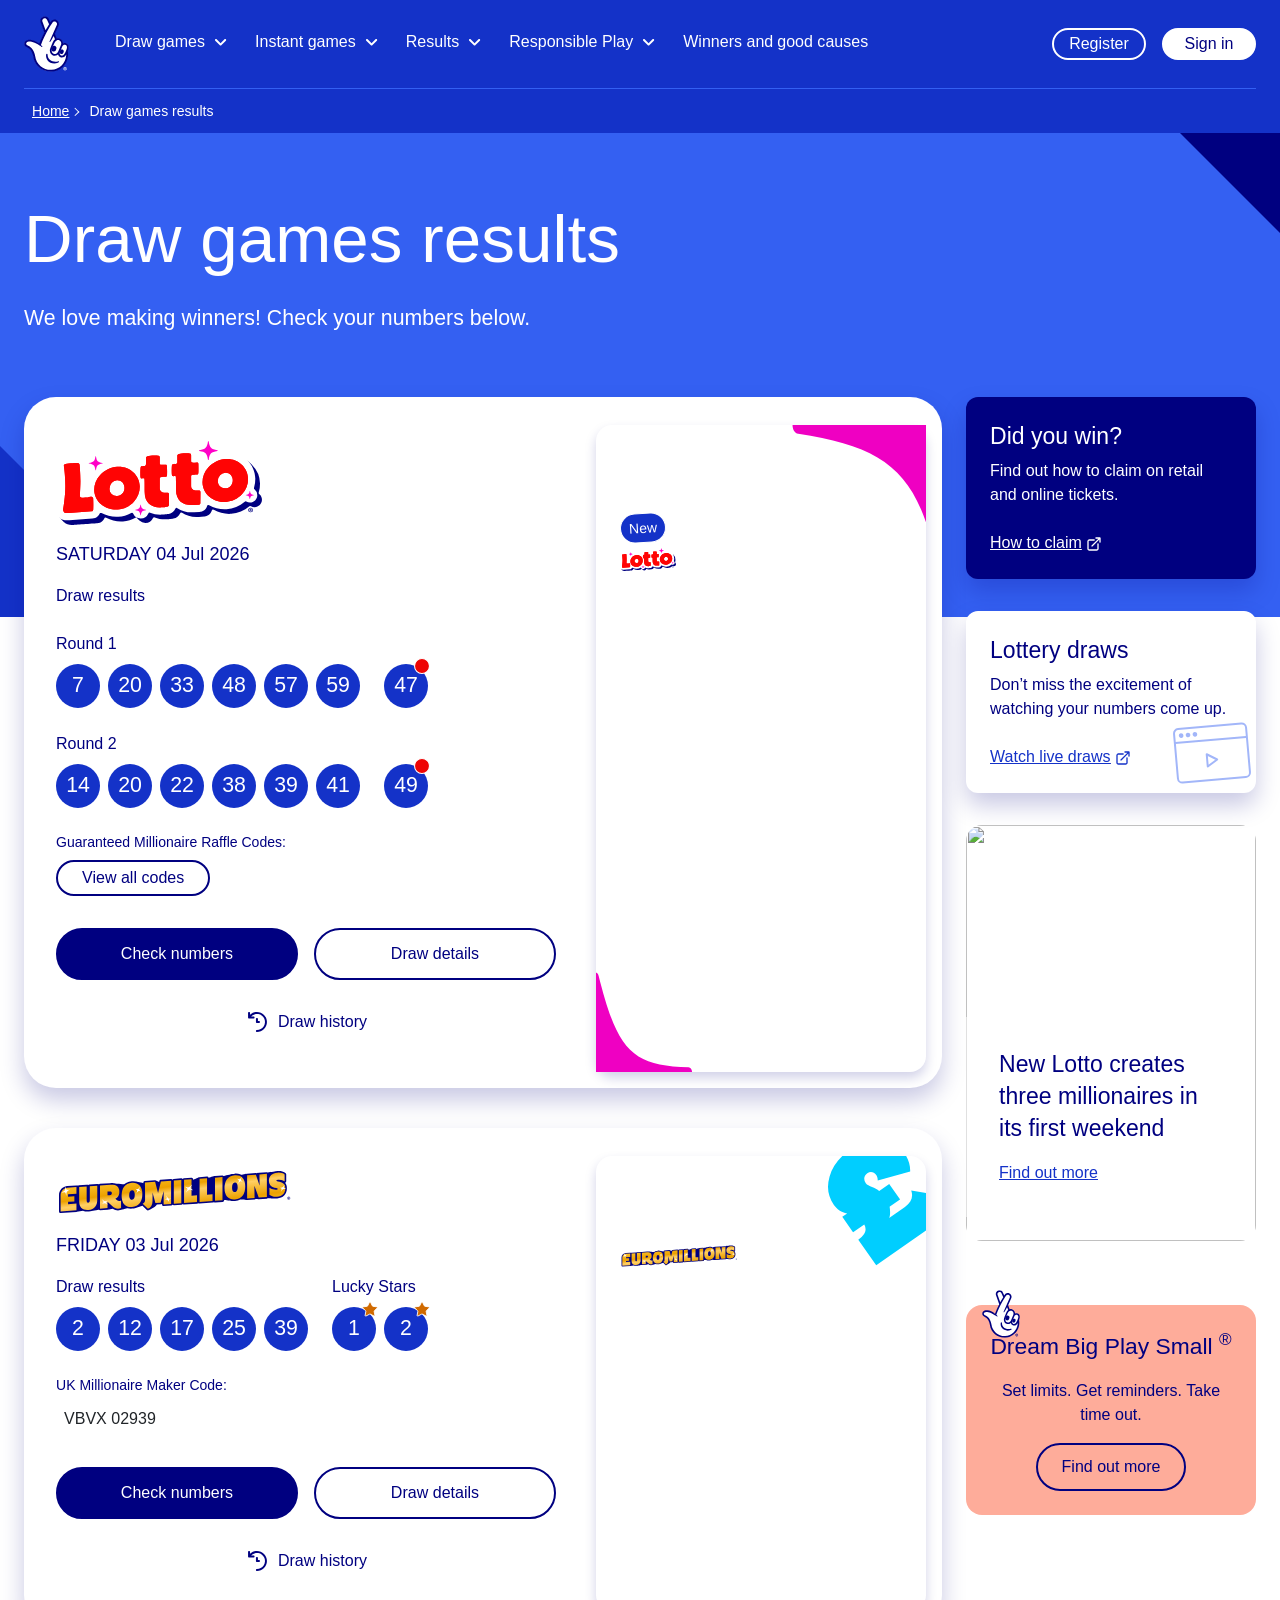
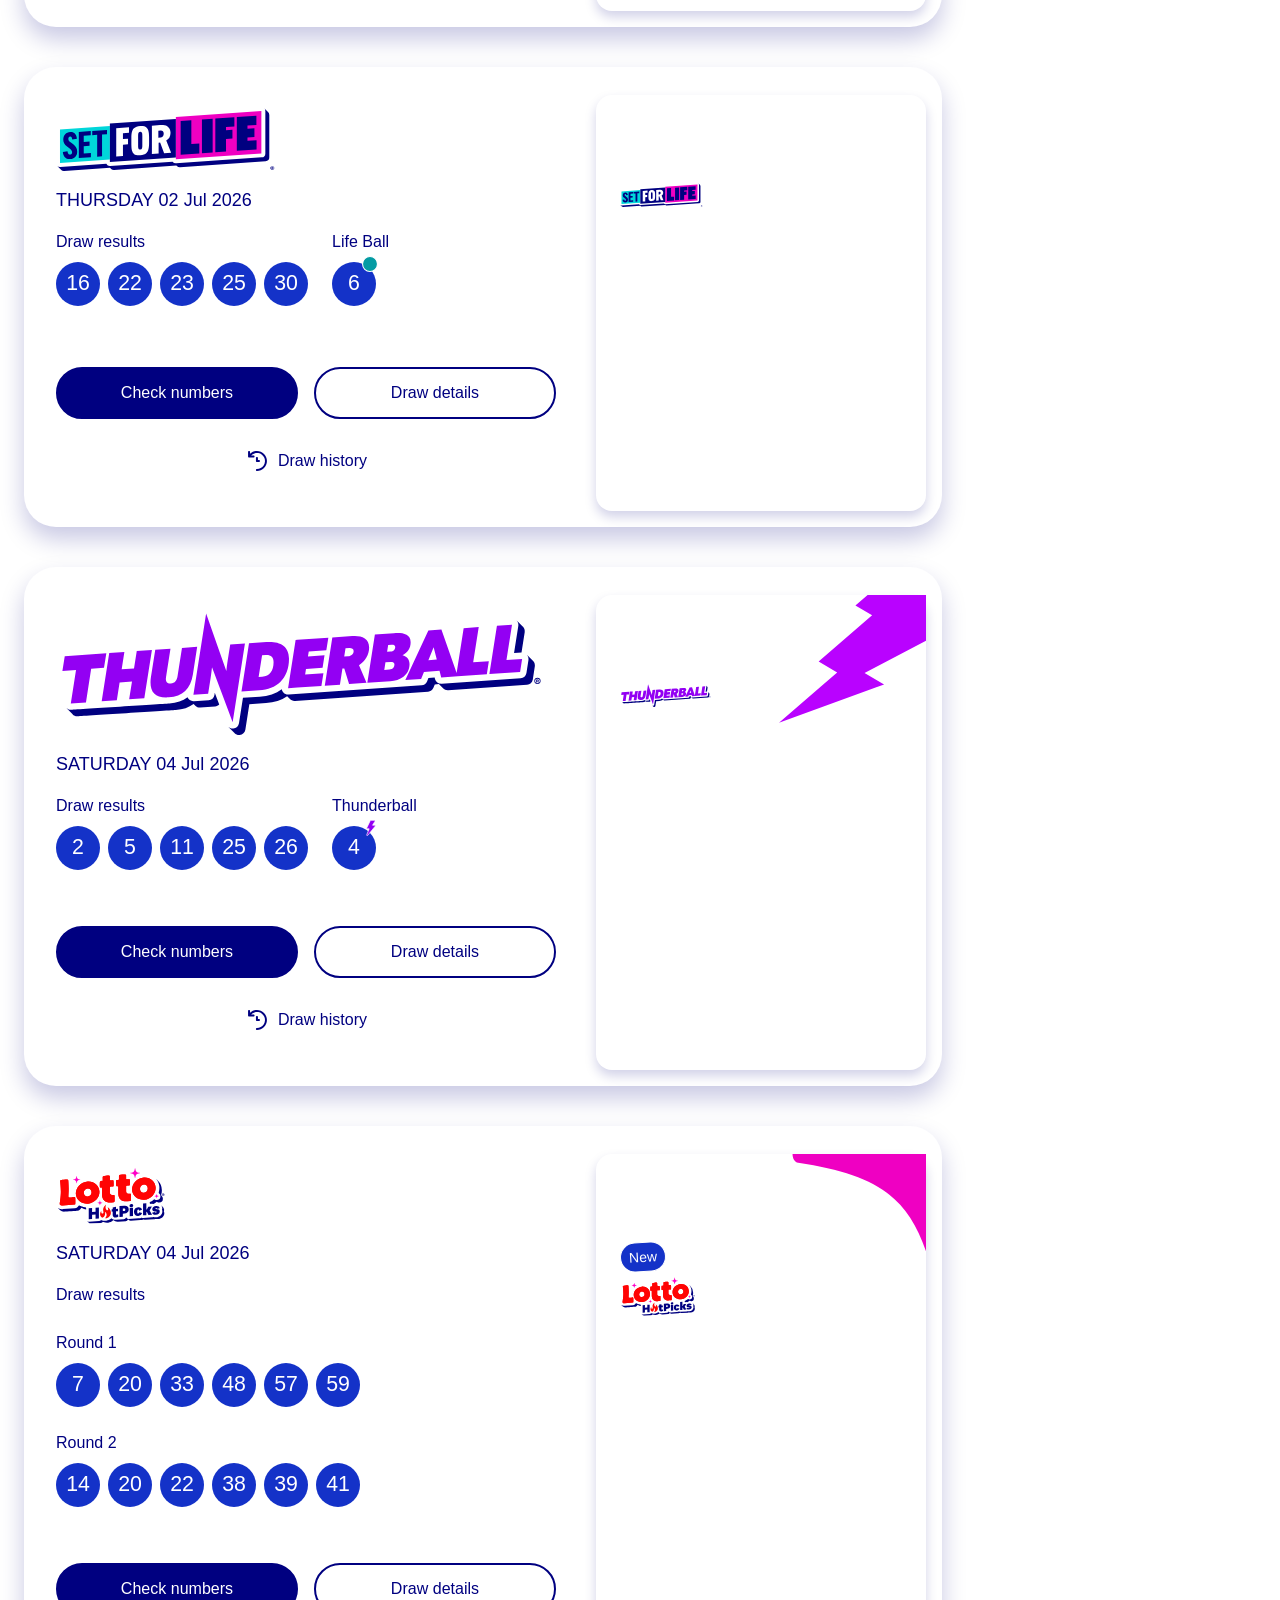
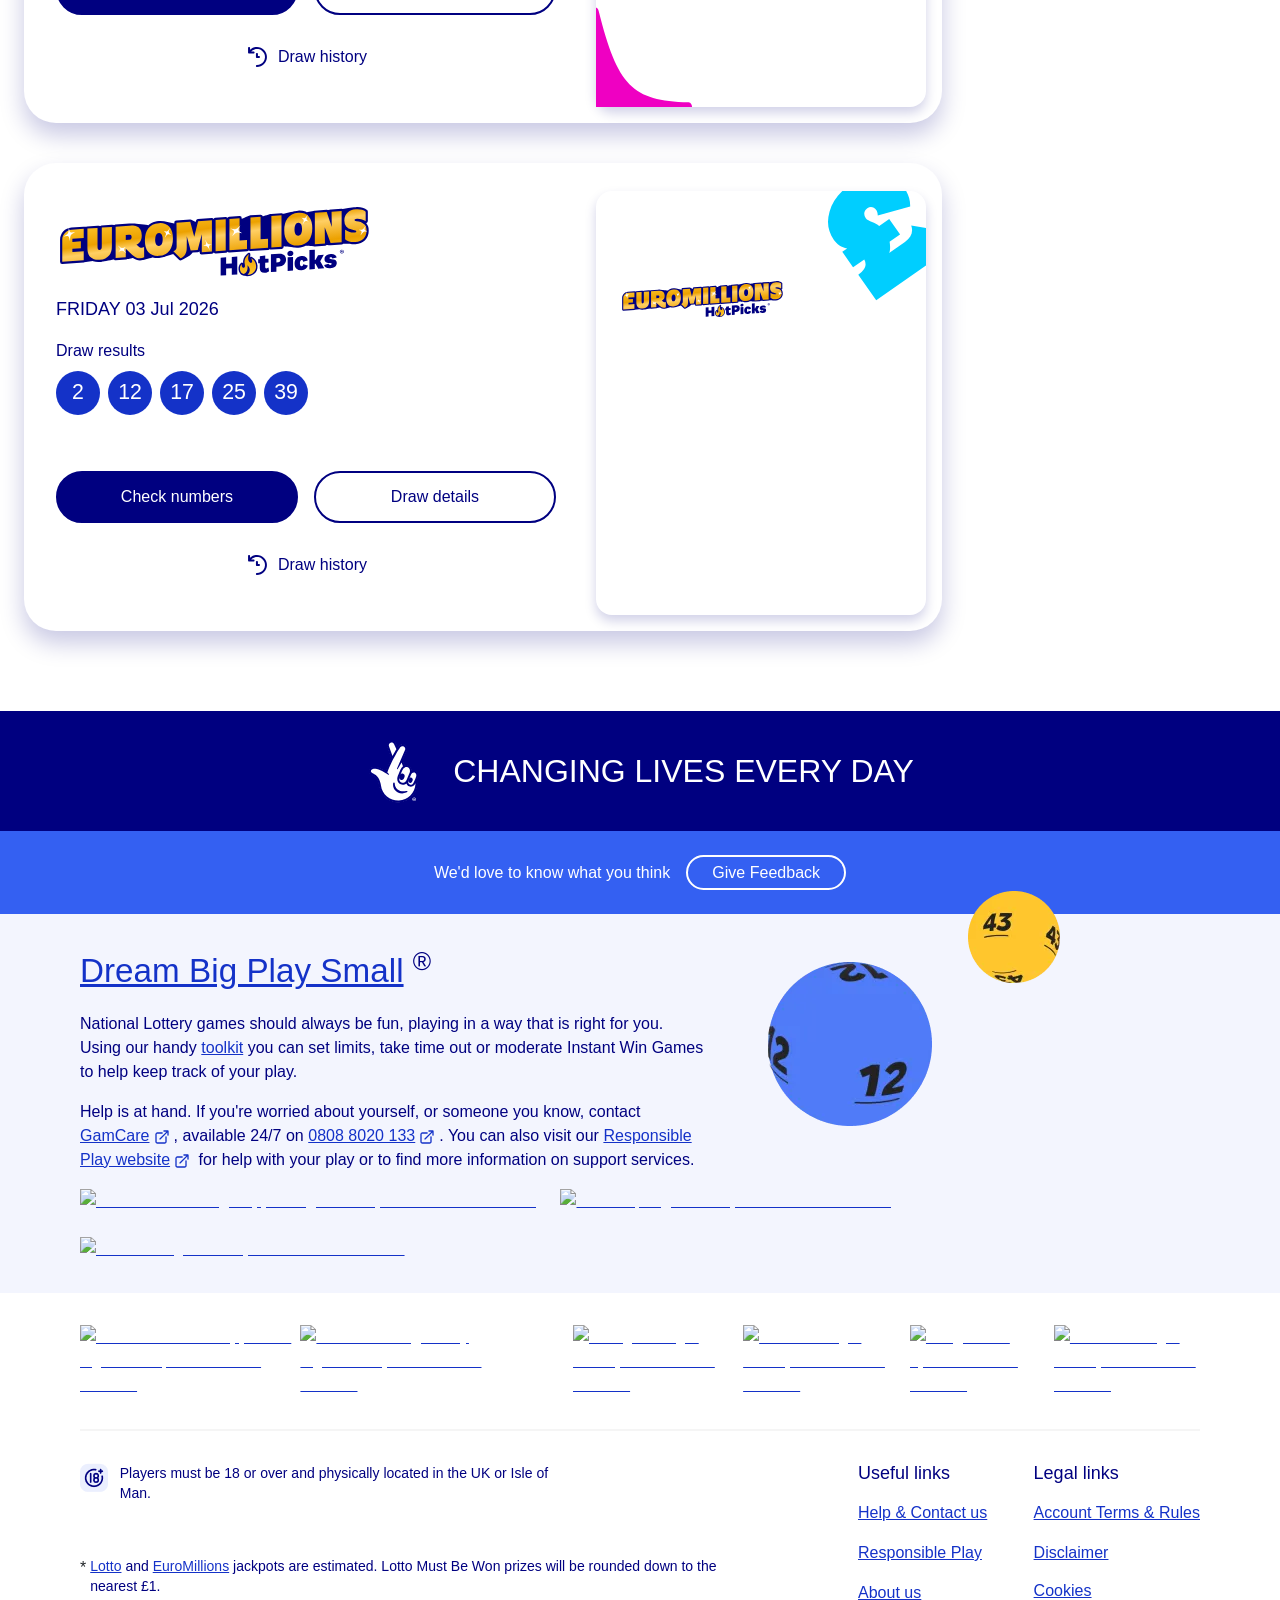
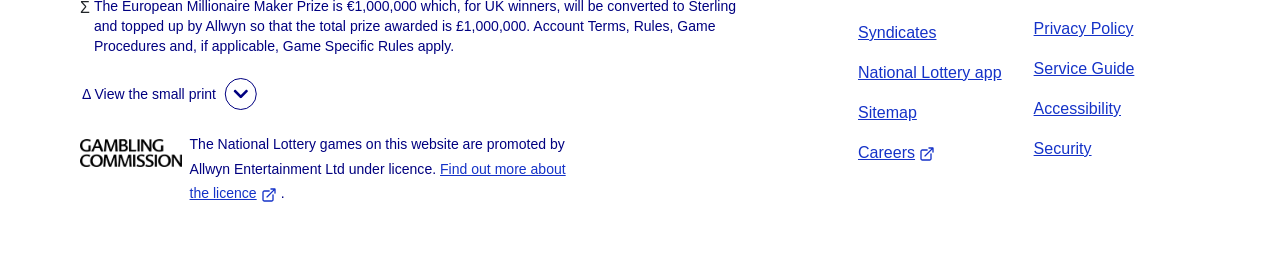
==== index.htm @ 443eef7d "s" ====
<!DOCTYPE html>
<!-- saved from url=(0042)https://www.national-lottery.co.uk/results -->
<html lang="en" data-scroll-behavior="smooth"><head><meta http-equiv="Content-Type" content="text/html; charset=UTF-8"><meta name="viewport" content="width=device-width, initial-scale=1"><link rel="stylesheet" href="./index_files/b91331ca4cf0645f.css" data-precedence="next"><link rel="stylesheet" href="./index_files/c80facf94a48b3ea.css" data-precedence="next"><link rel="stylesheet" href="./index_files/f60a9f357fb2c5e1.css" data-precedence="next"><link rel="stylesheet" href="./index_files/9b5e4468d14d5521.css" data-precedence="next"><link rel="stylesheet" href="./index_files/c8c518d7dde4d8b0.css" data-precedence="next"><link rel="stylesheet" href="./index_files/937b028fa9c31953.css" data-precedence="next"><link rel="stylesheet" href="./index_files/4272a26896e63f54.css" data-precedence="next"><link rel="stylesheet" href="./index_files/40948e097351387e.css" data-precedence="next"><link rel="stylesheet" href="./index_files/02d231646bdfc0f1.css" data-precedence="next"><link rel="stylesheet" href="./index_files/193616021d55c26c.css" data-precedence="next"><link rel="stylesheet" href="./index_files/88dc583712f9b61b.css" data-precedence="next"><link rel="stylesheet" href="./index_files/300d62b565ecec5e.css" data-precedence="next"><link rel="stylesheet" href="./index_files/9133da2614f5535d.css" data-precedence="next"><link rel="stylesheet" href="./index_files/2f3282a931a7475a.css" data-precedence="next"><link rel="stylesheet" href="./index_files/ac7d17619cada562.css" data-precedence="next"><link rel="stylesheet" href="./index_files/0a703bcd1835ee09.css" data-precedence="next"><link rel="stylesheet" href="./index_files/8fef4df285d42740.css" data-precedence="next"><link rel="stylesheet" href="./index_files/850e0b289248e251.css" data-precedence="next"><link rel="stylesheet" href="./index_files/7321ca922b3848a6.css" data-precedence="next"><link rel="stylesheet" href="./index_files/1e515f8f910b0771.css" data-precedence="next"><link rel="stylesheet" href="./index_files/5352b1b0f7ed71b0.css" data-precedence="next"><link rel="stylesheet" href="./index_files/c5ed8605e4076c84.css" data-precedence="next"><link rel="stylesheet" href="./index_files/15226945d158ae3d.css" data-precedence="next"><link rel="stylesheet" href="./index_files/77a03cfeb81c19ca.css" data-precedence="next"><link rel="stylesheet" href="./index_files/85710d4b457e69ac.css" data-precedence="next"><link rel="stylesheet" href="./index_files/637674d7630ab013.css" data-precedence="next"><link rel="stylesheet" href="./index_files/31511e2725c6962b.css" data-precedence="next"><link rel="stylesheet" href="./index_files/b39f042e0f884bc2.css" data-precedence="next"><link rel="stylesheet" href="./index_files/ea9350707ae0efef.css" data-precedence="next"><link rel="stylesheet" href="./index_files/63602160ccd2aa16.css" data-precedence="next"><link rel="stylesheet" href="./index_files/333f17402184adb2.css" data-precedence="next"><link rel="stylesheet" href="./index_files/55c89e424d4853f4.css" data-precedence="next"><link rel="stylesheet" href="./index_files/3484f2c9f45122ac.css" data-precedence="next"><link rel="stylesheet" href="./index_files/086278ffa2a8816a.css" data-precedence="next"><link rel="stylesheet" href="./index_files/0440f9f824f67350.css" data-precedence="next"><link rel="stylesheet" href="./index_files/4575ee858dab343c.css" data-precedence="next"><link rel="preload" as="script" fetchpriority="low" href="./index_files/webpack-ab505ee9754d03d5.js.descarga"><script type="text/javascript" src="./index_files/scenario" async=""></script><script type="text/javascript" src="./index_files/scenario(1)" async=""></script><script type="text/javascript" src="./index_files/scenario(2)" async=""></script><script type="text/javascript" async="" src="./index_files/identify_b8133453.js.descarga"></script><script type="text/javascript" async="" src="./index_files/main.MTIwMGUyODI1MQ.js.descarga" data-id="CL955OBC77U8QAN7R7GG"></script><script async="true" src="./index_files/34e1b2c9-f28b-4674-ab25-38c808daad41.js.descarga" crossorigin="anonymous"></script><script type="text/javascript" src="./index_files/intercept-survey.js.descarga" async=""></script><script src="./index_files/rules-p-1br0zzn8p-Nfg.js.descarga" async=""></script><script type="text/javascript" async="" src="./index_files/up_loader.3.0.0.js.descarga"></script><script type="text/javascript" async="" src="./index_files/uwt.js.descarga"></script><script type="text/javascript" async="" src="./index_files/scevent.min.js.descarga"></script><script src="./index_files/1011893066778818" async=""></script><script type="text/javascript" async="" src="./index_files/fbevents.js.descarga"></script><script type="text/javascript" async="" src="./index_files/sdk.js.descarga"></script><script type="text/javascript" async="" src="./index_files/quant.js.descarga"></script><script type="text/javascript" async="" src="./index_files/piano-analytics.js.descarga"></script><script type="text/javascript" async="" src="./index_files/quantum-nationallottery.js.descarga"></script><script type="text/javascript" async="" src="./index_files/js"></script><script type="text/javascript" async="" src="./index_files/js(1)"></script><script async="" src="./index_files/otherlevels.js.descarga"></script><script src="./index_files/4bd1b696-e356ca5ba0218e27.js.descarga" async=""></script><script src="./index_files/3794-331cc44a47f3f7ef.js.descarga" async=""></script><script src="./index_files/main-app-6ef044264684ce68.js.descarga" async=""></script><link rel="preload" href="https://static.cdn-national-lottery.co.uk/e51ebb4b59f554b7054b7a2738511f4d2f952d36/_next/static/css/697a02ac3c9dd331.css" as="style"><link rel="preload" href="./index_files/otSDKStub.js.descarga" as="script" crossorigin=""><link rel="preload" href="./index_files/challenge.js.descarga" as="script"><link rel="preload" href="./index_files/clientId" as="script"><link rel="preload" href="./index_files/gtm.js.descarga" as="script"><link rel="preload" href="./index_files/uaguardian.js.descarga" as="script"><link rel="preload" href="./index_files/hpp-embedded-integration-library.js.descarga" as="script" crossorigin=""><meta name="theme-color" content="#1432c8"><title>Draw games results | The National Lottery</title><meta name="description" content="Find the latest draw results for Lotto, EuroMillions, Set For Life, Thunderball, Lotto HotPicks and EuroMillions HotPicks here. Stay updated for your chance to win big."><link rel="manifest" href="https://www.national-lottery.co.uk/manifest.json"><meta name="referrer" content="strict-origin-when-cross-origin"><meta name="robots" content="index,follow"><link rel="canonical" href="https://www.national-lottery.co.uk/results"><meta property="og:title" content="Draw games results | The National Lottery"><meta property="og:description" content="Find the latest draw results for Lotto, EuroMillions, Set For Life, Thunderball, Lotto HotPicks and EuroMillions HotPicks here. Stay updated for your chance to win big."><meta property="og:locale" content="en_GB"><meta name="twitter:card" content="summary"><meta name="twitter:title" content="Draw games results | The National Lottery"><meta name="twitter:description" content="Find the latest draw results for Lotto, EuroMillions, Set For Life, Thunderball, Lotto HotPicks and EuroMillions HotPicks here. Stay updated for your chance to win big."><link rel="icon" href="https://www.national-lottery.co.uk/favicon.ico?5557486fd24b4ad2" type="image/x-icon" sizes="48x48"><link rel="icon" href="https://www.national-lottery.co.uk/icon1.svg?f7f0e59cceef5f05" type="image/svg+xml" sizes="any"><link rel="icon" href="https://www.national-lottery.co.uk/icon2.png?ad59fb2f19f3dc13" type="image/png" sizes="96x96"><link rel="icon" href="https://www.national-lottery.co.uk/icon3.png?97ff345a75f35005" type="image/png" sizes="192x192"><link rel="icon" href="https://www.national-lottery.co.uk/icon4.png?68470e683673f5e4" type="image/png" sizes="512x512"><link rel="apple-touch-icon" href="https://www.national-lottery.co.uk/apple-icon.png?ab5155eb447b8698" type="image/png" sizes="180x180"><script src="./index_files/polyfills-42372ed130431b0a.js.descarga" nomodule=""></script><script bis_use="true" type="text/javascript" charset="utf-8" nonce="" data-dynamic-id="97fc2c6a-741a-4f43-b8e3-c353a9f294c2" src="chrome-extension://almalgbpmcfpdaopimbdchdliminoign/executors/200.js"></script><link rel="preload" href="https://static.cdn-national-lottery.co.uk/e51ebb4b59f554b7054b7a2738511f4d2f952d36/_next/static/media/3e45819d979c32e2.p.ttf" as="font" crossorigin="" type="font/ttf"><link rel="preload" href="https://static.cdn-national-lottery.co.uk/e51ebb4b59f554b7054b7a2738511f4d2f952d36/_next/static/media/75b39a2cfac54b8c.p.ttf" as="font" crossorigin="" type="font/ttf"><link rel="preload" href="https://static.cdn-national-lottery.co.uk/e51ebb4b59f554b7054b7a2738511f4d2f952d36/_next/static/media/7fc34ab5d68687b6.p.ttf" as="font" crossorigin="" type="font/ttf"><script src="./index_files/otBannerSdk.js.descarga" async="" type="text/javascript" crossorigin="anonymous"></script><script type="text/javascript" async="" src="./index_files/f.txt"></script><style data-emotion="css" data-s=""></style><link rel="preload" as="style" href="./index_files/4575ee858dab343c.css"><style id="onetrust-style">#onetrust-banner-sdk .onetrust-vendors-list-handler{cursor:pointer;color:#1f96db;font-size:inherit;font-weight:bold;text-decoration:none;margin-left:5px;white-space:normal;word-wrap:break-word;text-align:left}#onetrust-banner-sdk .onetrust-vendors-list-handler:hover{color:#1f96db}#onetrust-banner-sdk:focus{outline:2px solid #000;outline-offset:-2px}#onetrust-banner-sdk a:focus{outline:2px solid #000}#onetrust-banner-sdk #onetrust-accept-btn-handler,#onetrust-banner-sdk #onetrust-reject-all-handler,#onetrust-banner-sdk #onetrust-pc-btn-handler{outline-offset:1px}#onetrust-banner-sdk.ot-bnr-w-logo .ot-bnr-logo{height:64px;width:64px}#onetrust-banner-sdk #onetrust-policy svg,#onetrust-banner-sdk .banner-option svg{height:13px;width:13px;margin-left:1px;vertical-align:middle}#onetrust-banner-sdk .ot-tcf2-vendor-count.ot-text-bold{font-weight:bold}#onetrust-banner-sdk .ot-button-order-0{order:0}#onetrust-banner-sdk .ot-button-order-1{order:1}#onetrust-banner-sdk .ot-button-order-2{order:2}#onetrust-banner-sdk #onetrust-close-btn-container svg{height:10px;width:10px;pointer-events:none}#onetrust-banner-sdk .ot-close-icon,#onetrust-pc-sdk .ot-close-icon,#ot-sync-ntfy .ot-close-icon{background-size:contain;background-repeat:no-repeat;background-position:center;height:12px;width:12px}#onetrust-banner-sdk .powered-by-logo,#onetrust-banner-sdk .ot-pc-footer-logo a,#onetrust-pc-sdk .powered-by-logo,#onetrust-pc-sdk .ot-pc-footer-logo a,#ot-sync-ntfy .powered-by-logo,#ot-sync-ntfy .ot-pc-footer-logo a{background-size:contain;background-repeat:no-repeat;background-position:center;height:25px;width:152px;display:block;text-decoration:none;font-size:.75em}#onetrust-banner-sdk .powered-by-logo:hover,#onetrust-banner-sdk .ot-pc-footer-logo a:hover,#onetrust-pc-sdk .powered-by-logo:hover,#onetrust-pc-sdk .ot-pc-footer-logo a:hover,#ot-sync-ntfy .powered-by-logo:hover,#ot-sync-ntfy .ot-pc-footer-logo a:hover{color:#565656}#onetrust-banner-sdk h3 *,#onetrust-banner-sdk h4 *,#onetrust-banner-sdk h6 *,#onetrust-banner-sdk button *,#onetrust-banner-sdk a[data-parent-id] *,#onetrust-banner-sdk p[role=heading] *,#onetrust-pc-sdk h3 *,#onetrust-pc-sdk h4 *,#onetrust-pc-sdk h6 *,#onetrust-pc-sdk button *,#onetrust-pc-sdk a[data-parent-id] *,#onetrust-pc-sdk p[role=heading] *,#ot-sync-ntfy h3 *,#ot-sync-ntfy h4 *,#ot-sync-ntfy h6 *,#ot-sync-ntfy button *,#ot-sync-ntfy a[data-parent-id] *,#ot-sync-ntfy p[role=heading] *{font-size:inherit;font-weight:inherit;color:inherit}#onetrust-banner-sdk .ot-hide,#onetrust-pc-sdk .ot-hide,#ot-sync-ntfy .ot-hide{display:none !important}#onetrust-banner-sdk button.ot-link-btn:hover,#onetrust-pc-sdk button.ot-link-btn:hover,#ot-sync-ntfy button.ot-link-btn:hover{text-decoration:underline;opacity:1}#onetrust-pc-sdk .ot-sdk-row .ot-sdk-column{padding:0}#onetrust-pc-sdk .ot-sdk-container{padding-right:0}#onetrust-pc-sdk .ot-sdk-row{flex-direction:initial;width:100%}#onetrust-pc-sdk [type=checkbox]:checked,#onetrust-pc-sdk [type=checkbox]:not(:checked){pointer-events:initial}#onetrust-pc-sdk [type=checkbox]:disabled+label::before,#onetrust-pc-sdk [type=checkbox]:disabled+label:after,#onetrust-pc-sdk [type=checkbox]:disabled+label{pointer-events:none;opacity:.8}#onetrust-pc-sdk #vendor-list-content{transform:translate3d(0, 0, 0)}#onetrust-pc-sdk li input[type=checkbox]{z-index:1}#onetrust-pc-sdk li .ot-checkbox label{z-index:2}#onetrust-pc-sdk li .ot-checkbox input[type=checkbox]{height:auto;width:auto}#onetrust-pc-sdk li .host-title a,#onetrust-pc-sdk li .ot-host-name a,#onetrust-pc-sdk li .accordion-text,#onetrust-pc-sdk li .ot-acc-txt{z-index:2;position:relative}#onetrust-pc-sdk input{margin:3px .1ex}#onetrust-pc-sdk .pc-logo,#onetrust-pc-sdk .ot-pc-logo{height:60px;width:180px;background-position:center;background-size:contain;background-repeat:no-repeat;display:inline-flex;justify-content:center;align-items:center}#onetrust-pc-sdk .pc-logo img,#onetrust-pc-sdk .ot-pc-logo img{max-height:100%;max-width:100%}#onetrust-pc-sdk .pc-logo svg,#onetrust-pc-sdk .ot-pc-logo svg{height:60px;width:180px}#onetrust-pc-sdk #close-pc-btn-handler>svg{margin:auto;display:block;height:12px;width:12px}#onetrust-pc-sdk #ot-pc-desc svg,#onetrust-pc-sdk .ot-desc-cntr svg,#onetrust-pc-sdk .ot-cat-grp svg{height:13px;width:13px;margin-left:-7px;vertical-align:middle;margin-right:5px}#onetrust-pc-sdk .ot-host-hdr>a{display:inline-block}#onetrust-pc-sdk .screen-reader-only,#onetrust-pc-sdk .ot-scrn-rdr,.ot-sdk-cookie-policy .screen-reader-only,.ot-sdk-cookie-policy .ot-scrn-rdr{border:0;clip:rect(0 0 0 0);height:1px;margin:-1px;overflow:hidden;padding:0;position:absolute;width:1px}#onetrust-pc-sdk.ot-fade-in,.onetrust-pc-dark-filter.ot-fade-in,#onetrust-banner-sdk.ot-fade-in,.ot-confirm-dialog-overlay.ot-fade-in{animation-name:onetrust-fade-in;animation-duration:400ms;animation-timing-function:ease-in-out}#onetrust-pc-sdk.ot-hide{display:none !important}.onetrust-pc-dark-filter.ot-hide{display:none !important}#ot-sdk-btn.ot-sdk-show-settings,#ot-sdk-btn.optanon-show-settings{color:#fff;background-color:#468254;height:auto;white-space:normal;word-wrap:break-word;padding:.8em 2em;font-size:.8em;line-height:1.2;cursor:pointer;-moz-transition:.1s ease;-o-transition:.1s ease;-webkit-transition:1s ease;transition:.1s ease}#ot-sdk-btn.ot-sdk-show-settings:hover,#ot-sdk-btn.optanon-show-settings:hover{color:#fff;background-color:#2c6415}#ot-sdk-btn.ot-sdk-show-settings:active,#ot-sdk-btn.optanon-show-settings:active{color:#fff;background-color:#2c6415;border:1px solid rgba(162,192,169,.5)}.onetrust-pc-dark-filter{background:rgba(0,0,0,.5);z-index:2147483646;width:100%;height:100%;overflow:hidden;position:fixed;top:0;bottom:0;left:0}@keyframes onetrust-fade-in{0%{opacity:0}100%{opacity:1}}.ot-cookie-label{text-decoration:underline}@media only screen and (min-width: 426px)and (max-width: 896px)and (orientation: landscape){#onetrust-pc-sdk p{font-size:.75em}}#onetrust-banner-sdk .banner-option-input:focus+label{outline:1px solid #000;outline-style:auto}.category-vendors-list-handler+a:focus,.category-vendors-list-handler+a:focus-visible{outline:2px solid #000}#onetrust-pc-sdk .ot-userid-title{margin-top:10px}#onetrust-pc-sdk .ot-userid-title>span,#onetrust-pc-sdk .ot-userid-timestamp>span{font-weight:700}#onetrust-pc-sdk .ot-userid-desc{font-style:italic}#onetrust-pc-sdk .ot-host-desc a{pointer-events:initial}#onetrust-pc-sdk .ot-ven-hdr>p a{position:relative;z-index:2;pointer-events:initial}#onetrust-pc-sdk .ot-vnd-serv .ot-vnd-item .ot-vnd-info a,#onetrust-pc-sdk .ot-vs-list .ot-vnd-item .ot-vnd-info a{margin-right:8px}#onetrust-pc-sdk .ot-vnd-item svg.ot-ext-lnk{align-self:center}#onetrust-pc-sdk .ot-pc-footer-logo svg,#onetrust-pc-sdk .ot-pc-footer-logo img{width:136px;height:16px}#onetrust-pc-sdk .ot-pur-vdr-count{font-weight:400;font-size:.8em;padding-top:3px;display:block}#onetrust-pc-sdk p[role=heading] .ot-pur-vdr-count{font-weight:400 !important;font-size:.8em !important}#onetrust-banner-sdk #onetrust-policy .ot-optout-signal,#onetrust-pc-sdk #ot-pc-content .ot-optout-signal{border:1px solid #32ae88;border-radius:3px;padding:5px;margin-bottom:10px;background-color:#f9fffa;font-size:.85rem;line-height:2}#onetrust-banner-sdk #onetrust-policy .ot-optout-signal .ot-optout-icon,#onetrust-pc-sdk #ot-pc-content .ot-optout-signal .ot-optout-icon{display:inline;margin-right:5px}#onetrust-banner-sdk #onetrust-policy .ot-optout-signal svg,#onetrust-pc-sdk #ot-pc-content .ot-optout-signal svg{height:20px;width:30px}#onetrust-banner-sdk #onetrust-policy .ot-optout-signal svg.ot-source-sprite,#onetrust-pc-sdk #ot-pc-content .ot-optout-signal svg.ot-source-sprite{position:relative;bottom:-3px}#onetrust-banner-sdk #onetrust-policy .ot-optout-signal svg:not(.ot-source-sprite),#onetrust-pc-sdk #ot-pc-content .ot-optout-signal svg:not(.ot-source-sprite){transform:scale(0.5)}#onetrust-banner-sdk #onetrust-policy .ot-optout-signal svg:not(.ot-source-sprite) path,#onetrust-pc-sdk #ot-pc-content .ot-optout-signal svg:not(.ot-source-sprite) path{fill:#32ae88}#onetrust-consent-sdk .ot-general-modal{overflow:hidden;position:fixed;margin:0 auto;top:50%;left:50%;width:40%;padding:1.5rem;max-width:575px;min-width:575px;z-index:2147483647;border-radius:2.5px;transform:translate(-50%, -50%)}#onetrust-consent-sdk .ot-signature-health-group{margin-top:1rem;padding-left:1.25rem;padding-right:1.25rem;margin-bottom:.625rem;width:calc(100% - 2.5rem)}#onetrust-consent-sdk .ot-signature-health-group .ot-signature-health-form{gap:.5rem}#onetrust-consent-sdk .ot-signature-health .ot-signature-health-form{width:70%;gap:.35rem}#onetrust-consent-sdk .ot-signature-health .ot-signature-input{height:38px;padding:6px 10px;background-color:#fff;border:1px solid #d1d1d1;border-radius:4px;box-shadow:none;box-sizing:border-box}#onetrust-consent-sdk .ot-signature-health .ot-signature-subtitle{font-size:1.125rem}#onetrust-consent-sdk .ot-signature-health .ot-signature-group-title{font-size:1.25rem;font-weight:bold}#onetrust-consent-sdk .ot-signature-health,#onetrust-consent-sdk .ot-signature-health-group{display:flex;flex-direction:column;gap:1rem}#onetrust-consent-sdk .ot-signature-health .ot-signature-cont,#onetrust-consent-sdk .ot-signature-health-group .ot-signature-cont{display:flex;flex-direction:column;gap:.25rem}#onetrust-consent-sdk .ot-signature-health .ot-signature-paragraph,#onetrust-consent-sdk .ot-signature-health-group .ot-signature-paragraph{margin:0;line-height:20px;font-size:max(14px,.875rem)}#onetrust-consent-sdk .ot-signature-health .ot-health-signature-error,#onetrust-consent-sdk .ot-signature-health-group .ot-health-signature-error{color:#4d4d4d;font-size:min(12px,.75rem)}#onetrust-consent-sdk .ot-signature-health .ot-signature-buttons-cont,#onetrust-consent-sdk .ot-signature-health-group .ot-signature-buttons-cont{margin-top:max(.75rem,2%);gap:1rem;display:flex;justify-content:flex-end}#onetrust-consent-sdk .ot-signature-health .ot-signature-button,#onetrust-consent-sdk .ot-signature-health-group .ot-signature-button{flex:1;height:auto;color:#fff;cursor:pointer;line-height:1.2;min-width:125px;font-weight:600;font-size:.813em;border-radius:2px;padding:12px 10px;white-space:normal;word-wrap:break-word;word-break:break-word;background-color:#68b631;border:2px solid #68b631}#onetrust-consent-sdk .ot-signature-health .ot-signature-button.reject,#onetrust-consent-sdk .ot-signature-health-group .ot-signature-button.reject{background-color:#fff}#onetrust-consent-sdk .ot-input-field-cont{display:flex;flex-direction:column;gap:.5rem}#onetrust-consent-sdk .ot-input-field-cont .ot-signature-input{width:65%}#onetrust-consent-sdk .ot-signature-health-form{display:flex;flex-direction:column}#onetrust-consent-sdk .ot-signature-health-form .ot-signature-label{margin-bottom:0;line-height:20px;font-size:max(14px,.875rem)}#onetrust-consent-sdk #onetrust-sprite-svg{display:none}@media only screen and (max-width: 600px){#onetrust-consent-sdk .ot-general-modal{min-width:100%}#onetrust-consent-sdk .ot-signature-health .ot-signature-health-form{width:100%}#onetrust-consent-sdk .ot-input-field-cont .ot-signature-input{width:100%}}#onetrust-banner-sdk,#onetrust-pc-sdk,#ot-sdk-cookie-policy,#ot-sync-ntfy{font-size:16px}#onetrust-banner-sdk *,#onetrust-banner-sdk ::after,#onetrust-banner-sdk ::before,#onetrust-pc-sdk *,#onetrust-pc-sdk ::after,#onetrust-pc-sdk ::before,#ot-sdk-cookie-policy *,#ot-sdk-cookie-policy ::after,#ot-sdk-cookie-policy ::before,#ot-sync-ntfy *,#ot-sync-ntfy ::after,#ot-sync-ntfy ::before{-webkit-box-sizing:content-box;-moz-box-sizing:content-box;box-sizing:content-box}#onetrust-banner-sdk div,#onetrust-banner-sdk span,#onetrust-banner-sdk h1,#onetrust-banner-sdk h2,#onetrust-banner-sdk h3,#onetrust-banner-sdk h4,#onetrust-banner-sdk h5,#onetrust-banner-sdk h6,#onetrust-banner-sdk p,#onetrust-banner-sdk img,#onetrust-banner-sdk svg,#onetrust-banner-sdk button,#onetrust-banner-sdk section,#onetrust-banner-sdk a,#onetrust-banner-sdk label,#onetrust-banner-sdk input,#onetrust-banner-sdk ul,#onetrust-banner-sdk li,#onetrust-banner-sdk nav,#onetrust-banner-sdk table,#onetrust-banner-sdk thead,#onetrust-banner-sdk tr,#onetrust-banner-sdk td,#onetrust-banner-sdk tbody,#onetrust-banner-sdk .ot-main-content,#onetrust-banner-sdk .ot-toggle,#onetrust-banner-sdk #ot-content,#onetrust-banner-sdk #ot-pc-content,#onetrust-banner-sdk .checkbox,#onetrust-pc-sdk div,#onetrust-pc-sdk span,#onetrust-pc-sdk h1,#onetrust-pc-sdk h2,#onetrust-pc-sdk h3,#onetrust-pc-sdk h4,#onetrust-pc-sdk h5,#onetrust-pc-sdk h6,#onetrust-pc-sdk p,#onetrust-pc-sdk img,#onetrust-pc-sdk svg,#onetrust-pc-sdk button,#onetrust-pc-sdk section,#onetrust-pc-sdk a,#onetrust-pc-sdk label,#onetrust-pc-sdk input,#onetrust-pc-sdk ul,#onetrust-pc-sdk li,#onetrust-pc-sdk nav,#onetrust-pc-sdk table,#onetrust-pc-sdk thead,#onetrust-pc-sdk tr,#onetrust-pc-sdk td,#onetrust-pc-sdk tbody,#onetrust-pc-sdk .ot-main-content,#onetrust-pc-sdk .ot-toggle,#onetrust-pc-sdk #ot-content,#onetrust-pc-sdk #ot-pc-content,#onetrust-pc-sdk .checkbox,#ot-sdk-cookie-policy div,#ot-sdk-cookie-policy span,#ot-sdk-cookie-policy h1,#ot-sdk-cookie-policy h2,#ot-sdk-cookie-policy h3,#ot-sdk-cookie-policy h4,#ot-sdk-cookie-policy h5,#ot-sdk-cookie-policy h6,#ot-sdk-cookie-policy p,#ot-sdk-cookie-policy img,#ot-sdk-cookie-policy svg,#ot-sdk-cookie-policy button,#ot-sdk-cookie-policy section,#ot-sdk-cookie-policy a,#ot-sdk-cookie-policy label,#ot-sdk-cookie-policy input,#ot-sdk-cookie-policy ul,#ot-sdk-cookie-policy li,#ot-sdk-cookie-policy nav,#ot-sdk-cookie-policy table,#ot-sdk-cookie-policy thead,#ot-sdk-cookie-policy tr,#ot-sdk-cookie-policy td,#ot-sdk-cookie-policy tbody,#ot-sdk-cookie-policy .ot-main-content,#ot-sdk-cookie-policy .ot-toggle,#ot-sdk-cookie-policy #ot-content,#ot-sdk-cookie-policy #ot-pc-content,#ot-sdk-cookie-policy .checkbox,#ot-sync-ntfy div,#ot-sync-ntfy span,#ot-sync-ntfy h1,#ot-sync-ntfy h2,#ot-sync-ntfy h3,#ot-sync-ntfy h4,#ot-sync-ntfy h5,#ot-sync-ntfy h6,#ot-sync-ntfy p,#ot-sync-ntfy img,#ot-sync-ntfy svg,#ot-sync-ntfy button,#ot-sync-ntfy section,#ot-sync-ntfy a,#ot-sync-ntfy label,#ot-sync-ntfy input,#ot-sync-ntfy ul,#ot-sync-ntfy li,#ot-sync-ntfy nav,#ot-sync-ntfy table,#ot-sync-ntfy thead,#ot-sync-ntfy tr,#ot-sync-ntfy td,#ot-sync-ntfy tbody,#ot-sync-ntfy .ot-main-content,#ot-sync-ntfy .ot-toggle,#ot-sync-ntfy #ot-content,#ot-sync-ntfy #ot-pc-content,#ot-sync-ntfy .checkbox{font-family:inherit;font-weight:normal;-webkit-font-smoothing:auto;letter-spacing:normal;line-height:normal;padding:0;margin:0;height:auto;min-height:0;max-height:none;width:auto;min-width:0;max-width:none;border-radius:0;border:none;clear:none;float:none;position:static;bottom:auto;left:auto;right:auto;top:auto;text-align:left;text-decoration:none;text-indent:0;text-shadow:none;text-transform:none;white-space:normal;background:none;overflow:visible;vertical-align:baseline;visibility:visible;z-index:auto;box-shadow:none}#onetrust-banner-sdk img,#onetrust-pc-sdk img,#ot-sdk-cookie-policy img,#ot-sync-ntfy img{overflow:hidden !important}#onetrust-banner-sdk label:before,#onetrust-banner-sdk label:after,#onetrust-banner-sdk .checkbox:after,#onetrust-banner-sdk .checkbox:before,#onetrust-pc-sdk label:before,#onetrust-pc-sdk label:after,#onetrust-pc-sdk .checkbox:after,#onetrust-pc-sdk .checkbox:before,#ot-sdk-cookie-policy label:before,#ot-sdk-cookie-policy label:after,#ot-sdk-cookie-policy .checkbox:after,#ot-sdk-cookie-policy .checkbox:before,#ot-sync-ntfy label:before,#ot-sync-ntfy label:after,#ot-sync-ntfy .checkbox:after,#ot-sync-ntfy .checkbox:before{content:"";content:none}#onetrust-banner-sdk .ot-sdk-container,#onetrust-pc-sdk .ot-sdk-container,#ot-sdk-cookie-policy .ot-sdk-container{position:relative;width:100%;max-width:100%;margin:0 auto;padding:0 20px;box-sizing:border-box}#onetrust-banner-sdk .ot-sdk-column,#onetrust-banner-sdk .ot-sdk-columns,#onetrust-pc-sdk .ot-sdk-column,#onetrust-pc-sdk .ot-sdk-columns,#ot-sdk-cookie-policy .ot-sdk-column,#ot-sdk-cookie-policy .ot-sdk-columns{width:100%;float:left;box-sizing:border-box;padding:0;display:initial}@media(min-width: 400px){#onetrust-banner-sdk .ot-sdk-container,#onetrust-pc-sdk .ot-sdk-container,#ot-sdk-cookie-policy .ot-sdk-container{width:90%;padding:0}}@media(min-width: 550px){#onetrust-banner-sdk .ot-sdk-container,#onetrust-pc-sdk .ot-sdk-container,#ot-sdk-cookie-policy .ot-sdk-container{width:100%}#onetrust-banner-sdk .ot-sdk-column,#onetrust-banner-sdk .ot-sdk-columns,#onetrust-pc-sdk .ot-sdk-column,#onetrust-pc-sdk .ot-sdk-columns,#ot-sdk-cookie-policy .ot-sdk-column,#ot-sdk-cookie-policy .ot-sdk-columns{margin-left:4%}#onetrust-banner-sdk .ot-sdk-column:first-child,#onetrust-banner-sdk .ot-sdk-columns:first-child,#onetrust-pc-sdk .ot-sdk-column:first-child,#onetrust-pc-sdk .ot-sdk-columns:first-child,#ot-sdk-cookie-policy .ot-sdk-column:first-child,#ot-sdk-cookie-policy .ot-sdk-columns:first-child{margin-left:0}#onetrust-banner-sdk .ot-sdk-two.ot-sdk-columns,#onetrust-pc-sdk .ot-sdk-two.ot-sdk-columns,#ot-sdk-cookie-policy .ot-sdk-two.ot-sdk-columns{width:13.3333333333%}#onetrust-banner-sdk .ot-sdk-three.ot-sdk-columns,#onetrust-pc-sdk .ot-sdk-three.ot-sdk-columns,#ot-sdk-cookie-policy .ot-sdk-three.ot-sdk-columns{width:22%}#onetrust-banner-sdk .ot-sdk-four.ot-sdk-columns,#onetrust-pc-sdk .ot-sdk-four.ot-sdk-columns,#ot-sdk-cookie-policy .ot-sdk-four.ot-sdk-columns{width:30.6666666667%}#onetrust-banner-sdk .ot-sdk-eight.ot-sdk-columns,#onetrust-pc-sdk .ot-sdk-eight.ot-sdk-columns,#ot-sdk-cookie-policy .ot-sdk-eight.ot-sdk-columns{width:65.3333333333%}#onetrust-banner-sdk .ot-sdk-nine.ot-sdk-columns,#onetrust-pc-sdk .ot-sdk-nine.ot-sdk-columns,#ot-sdk-cookie-policy .ot-sdk-nine.ot-sdk-columns{width:74%}#onetrust-banner-sdk .ot-sdk-ten.ot-sdk-columns,#onetrust-pc-sdk .ot-sdk-ten.ot-sdk-columns,#ot-sdk-cookie-policy .ot-sdk-ten.ot-sdk-columns{width:82.6666666667%}#onetrust-banner-sdk .ot-sdk-eleven.ot-sdk-columns,#onetrust-pc-sdk .ot-sdk-eleven.ot-sdk-columns,#ot-sdk-cookie-policy .ot-sdk-eleven.ot-sdk-columns{width:91.3333333333%}#onetrust-banner-sdk .ot-sdk-twelve.ot-sdk-columns,#onetrust-pc-sdk .ot-sdk-twelve.ot-sdk-columns,#ot-sdk-cookie-policy .ot-sdk-twelve.ot-sdk-columns{width:100%;margin-left:0}}#onetrust-banner-sdk h1,#onetrust-banner-sdk h2,#onetrust-banner-sdk h3,#onetrust-banner-sdk h4,#onetrust-banner-sdk h5,#onetrust-banner-sdk h6,#onetrust-banner-sdk p[role=heading],#onetrust-pc-sdk h1,#onetrust-pc-sdk h2,#onetrust-pc-sdk h3,#onetrust-pc-sdk h4,#onetrust-pc-sdk h5,#onetrust-pc-sdk h6,#onetrust-pc-sdk p[role=heading],#ot-sdk-cookie-policy h1,#ot-sdk-cookie-policy h2,#ot-sdk-cookie-policy h3,#ot-sdk-cookie-policy h4,#ot-sdk-cookie-policy h5,#ot-sdk-cookie-policy h6,#ot-sdk-cookie-policy p[role=heading]{margin-top:0;font-weight:600;font-family:inherit}#onetrust-banner-sdk h1,#onetrust-pc-sdk h1,#ot-sdk-cookie-policy h1{font-size:1.5rem;line-height:1.2}#onetrust-banner-sdk h2,#onetrust-pc-sdk h2,#ot-sdk-cookie-policy h2{font-size:1.5rem;line-height:1.25}#onetrust-banner-sdk h3,#onetrust-pc-sdk h3,#ot-sdk-cookie-policy h3{font-size:1.5rem;line-height:1.3}#onetrust-banner-sdk h4,#onetrust-pc-sdk h4,#ot-sdk-cookie-policy h4{font-size:1.5rem;line-height:1.35}#onetrust-banner-sdk h5,#onetrust-pc-sdk h5,#ot-sdk-cookie-policy h5{font-size:1.5rem;line-height:1.5}#onetrust-banner-sdk h6,#onetrust-pc-sdk h6,#ot-sdk-cookie-policy h6{font-size:1.5rem;line-height:1.6}@media(min-width: 550px){#onetrust-banner-sdk h1,#onetrust-pc-sdk h1,#ot-sdk-cookie-policy h1{font-size:1.5rem}#onetrust-banner-sdk h2,#onetrust-pc-sdk h2,#ot-sdk-cookie-policy h2{font-size:1.5rem}#onetrust-banner-sdk h3,#onetrust-pc-sdk h3,#ot-sdk-cookie-policy h3{font-size:1.5rem}#onetrust-banner-sdk h4,#onetrust-pc-sdk h4,#ot-sdk-cookie-policy h4{font-size:1.5rem}#onetrust-banner-sdk h5,#onetrust-pc-sdk h5,#ot-sdk-cookie-policy h5{font-size:1.5rem}#onetrust-banner-sdk h6,#onetrust-pc-sdk h6,#ot-sdk-cookie-policy h6{font-size:1.5rem}}#onetrust-banner-sdk p:not([role=heading]),#onetrust-pc-sdk p:not([role=heading]),#ot-sdk-cookie-policy p:not([role=heading]){margin:0 0 1em 0;font-family:inherit;line-height:normal}#onetrust-banner-sdk a,#onetrust-pc-sdk a,#ot-sdk-cookie-policy a{color:#565656;text-decoration:underline}#onetrust-banner-sdk a:hover,#onetrust-pc-sdk a:hover,#ot-sdk-cookie-policy a:hover{color:#565656;text-decoration:none}#onetrust-banner-sdk .ot-sdk-button,#onetrust-banner-sdk button,#onetrust-pc-sdk .ot-sdk-button,#onetrust-pc-sdk button,#ot-sdk-cookie-policy .ot-sdk-button,#ot-sdk-cookie-policy button{margin-bottom:1rem;font-family:inherit}#onetrust-banner-sdk .ot-sdk-button,#onetrust-banner-sdk button,#onetrust-pc-sdk .ot-sdk-button,#onetrust-pc-sdk button,#ot-sdk-cookie-policy .ot-sdk-button,#ot-sdk-cookie-policy button{display:inline-block;height:38px;padding:0 30px;color:#555;text-align:center;font-size:.9em;font-weight:400;line-height:38px;letter-spacing:.01em;text-decoration:none;white-space:nowrap;background-color:rgba(0,0,0,0);border-radius:2px;border:1px solid #bbb;cursor:pointer;box-sizing:border-box}#onetrust-banner-sdk .ot-sdk-button:hover,#onetrust-banner-sdk :not(.ot-leg-btn-container):not(.ot-confirm-dialog-buttons)>button:not(.ot-link-btn):hover,#onetrust-banner-sdk :not(.ot-leg-btn-container):not(.ot-confirm-dialog-buttons)>button:not(.ot-link-btn):focus,#onetrust-pc-sdk .ot-sdk-button:hover,#onetrust-pc-sdk :not(.ot-leg-btn-container):not(.ot-confirm-dialog-buttons)>button:not(.ot-link-btn):hover,#onetrust-pc-sdk :not(.ot-leg-btn-container):not(.ot-confirm-dialog-buttons)>button:not(.ot-link-btn):focus,#ot-sdk-cookie-policy .ot-sdk-button:hover,#ot-sdk-cookie-policy :not(.ot-leg-btn-container):not(.ot-confirm-dialog-buttons)>button:not(.ot-link-btn):hover,#ot-sdk-cookie-policy :not(.ot-leg-btn-container):not(.ot-confirm-dialog-buttons)>button:not(.ot-link-btn):focus{color:#333;border-color:#888;opacity:.9}#onetrust-banner-sdk .ot-sdk-button:focus,#onetrust-banner-sdk :not(.ot-leg-btn-container)>button:focus,#onetrust-pc-sdk .ot-sdk-button:focus,#onetrust-pc-sdk :not(.ot-leg-btn-container)>button:focus,#ot-sdk-cookie-policy .ot-sdk-button:focus,#ot-sdk-cookie-policy :not(.ot-leg-btn-container)>button:focus{outline:2px solid #000}#onetrust-banner-sdk .ot-sdk-button.ot-sdk-button-primary,#onetrust-banner-sdk button.ot-sdk-button-primary,#onetrust-banner-sdk input[type=submit].ot-sdk-button-primary,#onetrust-banner-sdk input[type=reset].ot-sdk-button-primary,#onetrust-banner-sdk input[type=button].ot-sdk-button-primary,#onetrust-pc-sdk .ot-sdk-button.ot-sdk-button-primary,#onetrust-pc-sdk button.ot-sdk-button-primary,#onetrust-pc-sdk input[type=submit].ot-sdk-button-primary,#onetrust-pc-sdk input[type=reset].ot-sdk-button-primary,#onetrust-pc-sdk input[type=button].ot-sdk-button-primary,#ot-sdk-cookie-policy .ot-sdk-button.ot-sdk-button-primary,#ot-sdk-cookie-policy button.ot-sdk-button-primary,#ot-sdk-cookie-policy input[type=submit].ot-sdk-button-primary,#ot-sdk-cookie-policy input[type=reset].ot-sdk-button-primary,#ot-sdk-cookie-policy input[type=button].ot-sdk-button-primary{color:#fff;background-color:#33c3f0;border-color:#33c3f0}#onetrust-banner-sdk .ot-sdk-button.ot-sdk-button-primary:hover,#onetrust-banner-sdk button.ot-sdk-button-primary:hover,#onetrust-banner-sdk input[type=submit].ot-sdk-button-primary:hover,#onetrust-banner-sdk input[type=reset].ot-sdk-button-primary:hover,#onetrust-banner-sdk input[type=button].ot-sdk-button-primary:hover,#onetrust-banner-sdk .ot-sdk-button.ot-sdk-button-primary:focus,#onetrust-banner-sdk button.ot-sdk-button-primary:focus,#onetrust-banner-sdk input[type=submit].ot-sdk-button-primary:focus,#onetrust-banner-sdk input[type=reset].ot-sdk-button-primary:focus,#onetrust-banner-sdk input[type=button].ot-sdk-button-primary:focus,#onetrust-pc-sdk .ot-sdk-button.ot-sdk-button-primary:hover,#onetrust-pc-sdk button.ot-sdk-button-primary:hover,#onetrust-pc-sdk input[type=submit].ot-sdk-button-primary:hover,#onetrust-pc-sdk input[type=reset].ot-sdk-button-primary:hover,#onetrust-pc-sdk input[type=button].ot-sdk-button-primary:hover,#onetrust-pc-sdk .ot-sdk-button.ot-sdk-button-primary:focus,#onetrust-pc-sdk button.ot-sdk-button-primary:focus,#onetrust-pc-sdk input[type=submit].ot-sdk-button-primary:focus,#onetrust-pc-sdk input[type=reset].ot-sdk-button-primary:focus,#onetrust-pc-sdk input[type=button].ot-sdk-button-primary:focus,#ot-sdk-cookie-policy .ot-sdk-button.ot-sdk-button-primary:hover,#ot-sdk-cookie-policy button.ot-sdk-button-primary:hover,#ot-sdk-cookie-policy input[type=submit].ot-sdk-button-primary:hover,#ot-sdk-cookie-policy input[type=reset].ot-sdk-button-primary:hover,#ot-sdk-cookie-policy input[type=button].ot-sdk-button-primary:hover,#ot-sdk-cookie-policy .ot-sdk-button.ot-sdk-button-primary:focus,#ot-sdk-cookie-policy button.ot-sdk-button-primary:focus,#ot-sdk-cookie-policy input[type=submit].ot-sdk-button-primary:focus,#ot-sdk-cookie-policy input[type=reset].ot-sdk-button-primary:focus,#ot-sdk-cookie-policy input[type=button].ot-sdk-button-primary:focus{color:#fff;background-color:#1eaedb;border-color:#1eaedb}#onetrust-banner-sdk input[type=text],#onetrust-pc-sdk input[type=text],#ot-sdk-cookie-policy input[type=text]{height:38px;padding:6px 10px;background-color:#fff;border:1px solid #707070;border-radius:4px;box-shadow:none;box-sizing:border-box}#onetrust-banner-sdk input[type=text],#onetrust-pc-sdk input[type=text],#ot-sdk-cookie-policy input[type=text]{-webkit-appearance:none;-moz-appearance:none;appearance:none}#onetrust-banner-sdk input[type=text]:focus,#onetrust-pc-sdk input[type=text]:focus,#ot-sdk-cookie-policy input[type=text]:focus{border:1px solid #000;outline:0}#onetrust-banner-sdk label,#onetrust-pc-sdk label,#ot-sdk-cookie-policy label{display:block;margin-bottom:.5rem;font-weight:600}#onetrust-banner-sdk input[type=checkbox],#onetrust-pc-sdk input[type=checkbox],#ot-sdk-cookie-policy input[type=checkbox]{display:inline}#onetrust-banner-sdk ul,#onetrust-pc-sdk ul,#ot-sdk-cookie-policy ul{list-style:circle inside}#onetrust-banner-sdk ul,#onetrust-pc-sdk ul,#ot-sdk-cookie-policy ul{padding-left:0;margin-top:0}#onetrust-banner-sdk ul ul,#onetrust-pc-sdk ul ul,#ot-sdk-cookie-policy ul ul{margin:1.5rem 0 1.5rem 3rem;font-size:90%}#onetrust-banner-sdk li,#onetrust-pc-sdk li,#ot-sdk-cookie-policy li{margin-bottom:1rem}#onetrust-banner-sdk th,#onetrust-banner-sdk td,#onetrust-pc-sdk th,#onetrust-pc-sdk td,#ot-sdk-cookie-policy th,#ot-sdk-cookie-policy td{padding:12px 15px;text-align:left;border-bottom:1px solid #e1e1e1}#onetrust-banner-sdk button,#onetrust-pc-sdk button,#ot-sdk-cookie-policy button{margin-bottom:1rem;font-family:inherit}#onetrust-banner-sdk .ot-sdk-container:after,#onetrust-banner-sdk .ot-sdk-row:after,#onetrust-pc-sdk .ot-sdk-container:after,#onetrust-pc-sdk .ot-sdk-row:after,#ot-sdk-cookie-policy .ot-sdk-container:after,#ot-sdk-cookie-policy .ot-sdk-row:after{content:"";display:table;clear:both}#onetrust-banner-sdk .ot-sdk-row,#onetrust-pc-sdk .ot-sdk-row,#ot-sdk-cookie-policy .ot-sdk-row{margin:0;max-width:none;display:block}#onetrust-banner-sdk{box-shadow:0 0 18px rgba(0,0,0,.2)}#onetrust-banner-sdk.otCenterRounded{z-index:2147483645;top:10%;position:fixed;right:0;background-color:#fff;width:60%;max-width:650px;border-radius:2.5px;left:1em;margin:0 auto;font-size:14px;max-height:90%;overflow-x:hidden;overflow-y:auto}#onetrust-banner-sdk.otRelFont{font-size:.875rem}#onetrust-banner-sdk::-webkit-scrollbar{width:11px}#onetrust-banner-sdk::-webkit-scrollbar-thumb{border-radius:10px;background:#c1c1c1}#onetrust-banner-sdk{scrollbar-arrow-color:#c1c1c1;scrollbar-darkshadow-color:#c1c1c1;scrollbar-face-color:#c1c1c1;scrollbar-shadow-color:#c1c1c1}#onetrust-banner-sdk h3,#onetrust-banner-sdk p{color:dimgray}#onetrust-banner-sdk #onetrust-policy{margin-top:40px}#onetrust-banner-sdk #onetrust-policy-title{float:left;text-align:left;font-size:1em;line-height:1.4;margin-bottom:0;padding:0 0 10px 30px;width:calc(100% - 90px)}#onetrust-banner-sdk #onetrust-policy-text,#onetrust-banner-sdk .ot-b-addl-desc,#onetrust-banner-sdk .ot-gv-list-handler{clear:both;float:left;margin:0 30px 10px 30px;font-size:.813em;line-height:1.5}#onetrust-banner-sdk #onetrust-policy-text *,#onetrust-banner-sdk .ot-b-addl-desc *,#onetrust-banner-sdk .ot-gv-list-handler *{line-height:inherit;font-size:inherit;margin:0}#onetrust-banner-sdk .ot-optout-signal{margin:0 1.875rem .625rem 1.875rem}#onetrust-banner-sdk .ot-gv-list-handler{padding:0;border:0;height:auto;width:auto}#onetrust-banner-sdk .ot-b-addl-desc{display:block}#onetrust-banner-sdk #onetrust-button-group-parent{padding:15px 30px;text-align:center}#onetrust-banner-sdk #onetrust-button-group-parent:not(.has-reject-all-button) #onetrust-button-group{text-align:right}#onetrust-banner-sdk #onetrust-button-group{text-align:center;display:inline-block;width:100%}#onetrust-banner-sdk #onetrust-button-group.ot-button-order-container{display:flex;flex-wrap:wrap;justify-content:flex-end}#onetrust-banner-sdk #onetrust-button-group.ot-button-order-container *[class*=ot-button-order-]:nth-of-type(1){margin-right:auto !important}#onetrust-banner-sdk #onetrust-button-group.ot-button-order-container *[class*=ot-button-order-]:nth-of-type(2){margin-right:1em !important}#onetrust-banner-sdk #onetrust-button-group.ot-button-order-container *[class*=ot-button-order-]:last-of-type{margin-right:0 !important}#onetrust-banner-sdk #onetrust-reject-all-handler,#onetrust-banner-sdk #onetrust-pc-btn-handler{margin-right:1em}#onetrust-banner-sdk #onetrust-pc-btn-handler{border:1px solid #6cc04a;max-width:45%}#onetrust-banner-sdk .banner-actions-container{float:right;width:50%}#onetrust-banner-sdk #onetrust-pc-btn-handler.cookie-setting-link{background-color:#fff;border:none;color:#6cc04a;text-decoration:underline;padding-left:0;padding-right:0}#onetrust-banner-sdk #onetrust-accept-btn-handler,#onetrust-banner-sdk #onetrust-reject-all-handler,#onetrust-banner-sdk #onetrust-pc-btn-handler{background-color:#6cc04a;color:#fff;border-color:#6cc04a;min-width:135px;padding:12px 10px;letter-spacing:.05em;line-height:1.4;font-size:.813em;font-weight:600;height:auto;white-space:normal;word-break:break-word;word-wrap:break-word}#onetrust-banner-sdk .has-reject-all-button #onetrust-pc-btn-handler{float:left;max-width:calc(40% - 18px)}#onetrust-banner-sdk .has-reject-all-button #onetrust-pc-btn-handler.cookie-setting-link{text-align:left;margin-right:0}#onetrust-banner-sdk .has-reject-all-button .banner-actions-container{max-width:60%;width:auto}#onetrust-banner-sdk .ot-close-icon{width:44px;height:44px;background-size:12px;margin:-18px -18px 0 0;border:none;display:inline-block;padding:0}#onetrust-banner-sdk #onetrust-close-btn-container{position:absolute;right:24px;top:20px}#onetrust-banner-sdk .banner_logo{display:none}#onetrust-banner-sdk.ot-bnr-w-logo #onetrust-policy{margin-top:10px}#onetrust-banner-sdk.ot-bnr-w-logo .ot-bnr-logo{margin:4px 25px}#onetrust-banner-sdk #banner-options{float:left;padding:0 30px;width:calc(100% - 90px)}#onetrust-banner-sdk .banner-option{margin-bottom:10px}#onetrust-banner-sdk .banner-option-input{cursor:pointer;width:auto;height:auto;border:none;padding:0;padding-right:3px;margin:0 0 6px;font-size:.82em;line-height:1.4}#onetrust-banner-sdk .banner-option-input *{pointer-events:none;font-size:inherit;line-height:inherit}#onetrust-banner-sdk .banner-option-input[aria-expanded=true] .ot-arrow-container{transform:rotate(90deg)}#onetrust-banner-sdk .banner-option-input[aria-expanded=true]~.banner-option-details{height:auto;display:block}#onetrust-banner-sdk .banner-option-header{cursor:pointer;display:inline-block}#onetrust-banner-sdk .banner-option-header :first-child{color:dimgray;font-weight:bold;float:left}#onetrust-banner-sdk .ot-arrow-container,#onetrust-banner-sdk .banner-option-details{transition:all 300ms ease-in 0s;-webkit-transition:all 300ms ease-in 0s;-moz-transition:all 300ms ease-in 0s;-o-transition:all 300ms ease-in 0s}#onetrust-banner-sdk .ot-arrow-container{display:inline-block;border-top:6px solid rgba(0,0,0,0);border-bottom:6px solid rgba(0,0,0,0);border-left:6px solid dimgray;margin-left:10px;vertical-align:middle}#onetrust-banner-sdk .banner-option-details{display:none;font-size:.83em;line-height:1.5;height:0px;padding:10px 10px 5px 10px}#onetrust-banner-sdk .banner-option-details *{font-size:inherit;line-height:inherit;color:dimgray}#onetrust-banner-sdk .ot-dpd-container{float:left;margin:0 30px 10px 30px}#onetrust-banner-sdk .ot-dpd-title{font-weight:bold;padding-bottom:10px}#onetrust-banner-sdk .ot-dpd-title{font-size:1em;line-height:1.4}#onetrust-banner-sdk .ot-dpd-desc{font-size:.813em;line-height:1.5;margin-bottom:0}#onetrust-banner-sdk .ot-dpd-desc *{margin:0}#onetrust-banner-sdk .onetrust-vendors-list-handler{display:block;margin-left:0px;margin-top:5px;padding:0;margin-bottom:0;border:0;line-height:normal;height:auto;width:auto}#onetrust-banner-sdk :not(.ot-dpd-desc)>.ot-b-addl-desc{float:left;margin:0 30px 10px 30px}#onetrust-banner-sdk .ot-dpd-desc>.ot-b-addl-desc{margin-top:10px;margin-bottom:10px;font-size:1em;line-height:1.5;float:none}#onetrust-banner-sdk #onetrust-policy-text a{font-weight:bold}#onetrust-banner-sdk.ot-close-btn-link #onetrust-close-btn-container{top:15px;transform:none;right:15px}#onetrust-banner-sdk.ot-close-btn-link #onetrust-close-btn-container button{padding:0;white-space:pre-wrap;border:none;height:auto;line-height:1.5;text-decoration:underline;font-size:.75em}#onetrust-banner-sdk.ot-close-btn-link.ot-wo-title #onetrust-group-container{margin-top:20px}@media only screen and (max-width: 425px){#onetrust-banner-sdk #onetrust-accept-btn-handler,#onetrust-banner-sdk #onetrust-reject-all-handler,#onetrust-banner-sdk #onetrust-pc-btn-handler{width:100%;margin-bottom:10px}#onetrust-banner-sdk #onetrust-pc-btn-handler,#onetrust-banner-sdk #onetrust-reject-all-handler{margin-right:0}#onetrust-banner-sdk .has-reject-all-button #onetrust-pc-btn-handler.cookie-setting-link{text-align:center}#onetrust-banner-sdk .banner-actions-container,#onetrust-banner-sdk #onetrust-pc-btn-handler{width:100%;max-width:none}#onetrust-banner-sdk.otCenterRounded{left:0;width:95%;top:50%;transform:translateY(-50%);-webkit-transform:translateY(-50%)}}@media only screen and (max-width: 600px){#onetrust-banner-sdk .ot-sdk-container{width:auto;padding:0}#onetrust-banner-sdk #onetrust-policy-title{padding:0 22px 10px 22px}#onetrust-banner-sdk #onetrust-policy-text,#onetrust-banner-sdk :not(.ot-dpd-desc)>.ot-b-addl-desc,#onetrust-banner-sdk .ot-dpd-container{margin:0 22px 10px 22px;width:calc(100% - 44px)}#onetrust-banner-sdk #onetrust-button-group-parent{padding:15px 22px}#onetrust-banner-sdk #banner-options{padding:0 22px;width:calc(100% - 44px)}#onetrust-banner-sdk .banner-option{margin-bottom:6px}#onetrust-banner-sdk .has-reject-all-button #onetrust-pc-btn-handler{float:none;max-width:100%}#onetrust-banner-sdk .has-reject-all-button .banner-actions-container{width:100%;text-align:center;max-width:100%}#onetrust-banner-sdk.ot-close-btn-link #onetrust-group-container{margin-top:20px}#onetrust-banner-sdk #onetrust-button-group.ot-button-order-container *[class*=ot-button-order-]:nth-of-type(1),#onetrust-banner-sdk #onetrust-button-group.ot-button-order-container *[class*=ot-button-order-]:nth-of-type(2),#onetrust-banner-sdk #onetrust-button-group.ot-button-order-container *[class*=ot-button-order-]:last-of-type{flex-basis:100%;margin-right:0 !important}}@media only screen and (min-width: 426px)and (max-width: 896px){#onetrust-banner-sdk.otCenterRounded{left:0;top:15%;transform:translateY(-13%);-webkit-transform:translateY(-13%);max-width:600px;width:95%}}
        #onetrust-consent-sdk #onetrust-banner-sdk {background-color: #FFFFFF;}
            #onetrust-consent-sdk #onetrust-policy-title,
                    #onetrust-consent-sdk #onetrust-policy-text,
                    #onetrust-consent-sdk .ot-b-addl-desc,
                    #onetrust-consent-sdk .ot-dpd-desc,
                    #onetrust-consent-sdk .ot-dpd-title,
                    #onetrust-consent-sdk #onetrust-policy-text *:not(.onetrust-vendors-list-handler),
                    #onetrust-consent-sdk .ot-dpd-desc *:not(.onetrust-vendors-list-handler),
                    #onetrust-consent-sdk #onetrust-banner-sdk #banner-options *,
                    #onetrust-banner-sdk .ot-cat-header,
                    #onetrust-banner-sdk .ot-optout-signal
                    {
                        color: #000080;
                    }
            #onetrust-consent-sdk #onetrust-banner-sdk .banner-option-details {
                    background-color: #FFFFFF;}
             #onetrust-consent-sdk #onetrust-banner-sdk a[href],
                    #onetrust-consent-sdk #onetrust-banner-sdk a[href] font,
                    #onetrust-consent-sdk #onetrust-banner-sdk .ot-link-btn
                        {
                            color: #1432C8;
                        }#onetrust-consent-sdk #onetrust-accept-btn-handler,
                         #onetrust-banner-sdk #onetrust-reject-all-handler,
                         #onetrust-banner-sdk #ot-dialog-confirm-handler {
                            background-color: #000080;border-color: #000080;
                color: #FFFFFF;
            }
            #onetrust-consent-sdk #onetrust-banner-sdk *:focus,
            #onetrust-consent-sdk #onetrust-banner-sdk:focus {
               outline-color: #000080;
               outline-width: 1px;
            }
            #onetrust-consent-sdk #onetrust-pc-btn-handler,
            #onetrust-consent-sdk #onetrust-pc-btn-handler.cookie-setting-link,
            #onetrust-consent-sdk #ot-dialog-cancel-handler {
                color: #000080; border-color: #000080;
                background-color:
                #FFFFFF;
            }#onetrust-banner-sdk #onetrust-policy-text a.ot-cookie-policy-link,
                         #onetrust-banner-sdk #onetrust-policy-text a.ot-imprint-link {
                    margin-left: 5px;
                }/* Allwyn Cookie Banner – 1st Layer version 2024-03-12*/


#onetrust-consent-sdk #onetrust-banner-sdk {
  padding: 24px !important;
  font-family: "Effra-Reg", sans-serif !important;
  font-size: 16px !important;
  line-height: 24px !important;
  box-sizing: border-box !important;
  border-radius: 16px !important;
}

#onetrust-banner-sdk:focus {
  outline: none !important;
}

#onetrust-policy {
  margin: 0 !important;
}

#onetrust-policy-title {
  padding: 0 !important;
  font-family: "Effra-Heavy", sans-serif !important;
  font-weight: 400 !important;
}

#onetrust-policy-text {
  margin: 16px 0 !important;
  padding: 0 !important;
  font-weight: 400 !important;
  font-size: 16px !important;
  width: 100% !important;
}

#onetrust-button-group-parent {
  padding: 0 !important;
}

#onetrust-accept-btn-handler,
#onetrust-reject-all-handler {
  margin-bottom: 0 !important;
  padding: 12px 24px !important;
  font-weight: 700 !important;
  text-align: center !important;
  border-radius: 100px !important;
  letter-spacing: 0 !important;
  min-width: fit-content !important;
  font-size: 16px !important;  
}

#onetrust-reject-all-handler {
  color: #000080 !important;
  background-color: #fff !important;
  border: 2px solid #000080 !important;
}

#onetrust-pc-btn-handler {
  margin-bottom: 16px !important;
  padding: 12px 0 !important;
  font-weight: 700 !important;
  text-align: left !important;
  text-decoration: underline !important;
  color: #1432c8 !important;
  border: none !important;
  font-size: 16px !important;
  font-weight: 700 !important;
}

#onetrust-pc-btn-handler:focus {
  outline: none !important;
}

@media (min-width: 698px) {
  #onetrust-consent-sdk #onetrust-banner-sdk {
    width: 628px !important;
  }

  #onetrust-policy-title {
    font-size: 28px !important;
    line-height: 36px !important;
  }

  #onetrust-button-group-parent .banner-actions-container {
    display: flex !important;
  }

  #onetrust-accept-btn-handler,
  #onetrust-reject-all-handler {
    width: 200px !important;
  }

  #onetrust-reject-all-handler {
    margin-right: 16px !important;
  }
}

@media (max-width: 697.98px), (max-width: 320px) {
  #onetrust-policy-title {
    font-size: 23px !important;
    line-height: 32px !important;
  }

  #onetrust-button-group-parent .banner-actions-container {
    max-width: none !important;
  }

  #onetrust-pc-btn-handler {
    text-align: center !important;
    float: none !important;
  }
  
  #onetrust-button-group {
    display: flex !important;
    flex-direction: column-reverse !important;
  }
 
  #onetrust-pc-btn-handler {
    text-align: start !important;
    min-width: 100% !important;
  }
}

@media (max-width: 697.98px) {
  #onetrust-consent-sdk #onetrust-banner-sdk {
    width: 343px !important;
  }

  #onetrust-accept-btn-handler,
  #onetrust-reject-all-handler {
    margin: 0 0 16px !important;
    width: 295px !important;
  }
}

@media (max-width: 375px) {
  #onetrust-consent-sdk #onetrust-banner-sdk {
    width: 327px !important;
  }
  
  #onetrust-accept-btn-handler,
  #onetrust-reject-all-handler {  
    width: 100% !important;
  }
}

@media (max-width: 320px) {
  #onetrust-consent-sdk #onetrust-banner-sdk {
    max-width: 320px !important;
  }

  #onetrust-accept-btn-handler,
  #onetrust-reject-all-handler {
    margin: 0 0 16px !important;
    width: 100% !important;
  }
}

#ot-sdk-btn.ot-sdk-show-settings:hover, #ot-sdk-btn.optanon-show-settings:hover {
    color: navy;
    background-color: transparent;
}

#ot-sdk-btn.ot-sdk-show-settings, #ot-sdk-btn.optanon-show-settings {
    color: navy;
    border: none;
    padding: 0;
    font-size: 16px;
    cursor: pointer;
    background-color: transparent;
    text-decoration: underline;
    text-align: left;
	display: unset !important;
}#onetrust-pc-sdk.otPcCenter{--ot-footer-space: 160px;overflow:hidden;position:fixed;margin:0 auto;top:5%;right:0;left:0;width:40%;max-width:575px;min-width:575px;border-radius:2.5px;z-index:2147483647;background-color:#fff;-webkit-box-shadow:0px 2px 10px -3px #999;-moz-box-shadow:0px 2px 10px -3px #999;box-shadow:0px 2px 10px -3px #999}#onetrust-pc-sdk.otPcCenter[dir=rtl]{right:0;left:0}#onetrust-pc-sdk.otRelFont{font-size:1rem}#onetrust-pc-sdk .ot-optout-signal{margin-top:.625rem}#onetrust-pc-sdk #ot-addtl-venlst .ot-arw-cntr,#onetrust-pc-sdk #ot-addtl-venlst .ot-plus-minus,#onetrust-pc-sdk .ot-hide-tgl{visibility:hidden}#onetrust-pc-sdk #ot-addtl-venlst .ot-arw-cntr *,#onetrust-pc-sdk #ot-addtl-venlst .ot-plus-minus *,#onetrust-pc-sdk .ot-hide-tgl *{visibility:hidden}#onetrust-pc-sdk #ot-gn-venlst .ot-ven-item .ot-acc-hdr{min-height:40px}#onetrust-pc-sdk .ot-pc-header{height:39px;padding:10px 0 10px 30px;border-bottom:1px solid #e9e9e9}#onetrust-pc-sdk #ot-pc-title,#onetrust-pc-sdk #ot-category-title,#onetrust-pc-sdk .ot-cat-header,#onetrust-pc-sdk #ot-lst-title,#onetrust-pc-sdk .ot-ven-hdr .ot-ven-name,#onetrust-pc-sdk .ot-always-active{font-weight:bold;color:dimgray}#onetrust-pc-sdk .ot-always-active-group .ot-cat-header{width:55%;font-weight:700}#onetrust-pc-sdk .ot-cat-item p:not([role=heading]){clear:both;float:left;margin-top:10px;margin-bottom:5px;line-height:1.5;font-size:.812em;color:dimgray}#onetrust-pc-sdk .ot-close-icon{height:44px;width:44px;background-size:10px}#onetrust-pc-sdk #ot-pc-title{float:left;font-size:1em;line-height:1.5;margin-bottom:10px;margin-top:10px;width:100%}#onetrust-pc-sdk #accept-recommended-btn-handler{position:relative;outline-offset:-1px}#onetrust-pc-sdk #ot-pc-desc{clear:both;width:100%;font-size:.812em;line-height:1.5;margin-bottom:25px}#onetrust-pc-sdk #ot-pc-desc *{font-size:inherit;line-height:inherit}#onetrust-pc-sdk #ot-pc-desc ul li{padding:10px 0px}#onetrust-pc-sdk a{color:#656565;cursor:pointer}#onetrust-pc-sdk a:hover{color:#3860be}#onetrust-pc-sdk label{margin-bottom:0}#onetrust-pc-sdk #vdr-lst-dsc{font-size:.812em;line-height:1.5;padding:10px 15px 5px 15px}#onetrust-pc-sdk button{max-width:394px;padding:12px 30px;line-height:1;word-break:break-word;word-wrap:break-word;white-space:normal;font-weight:bold;height:auto}#onetrust-pc-sdk .ot-link-btn{padding:0;margin-bottom:0;border:0;font-weight:normal;line-height:normal;width:auto;height:auto}#onetrust-pc-sdk #ot-pc-content{position:absolute;overflow-y:scroll;padding-left:2px;padding-right:30px;top:60px;bottom:110px;margin:1px 3px 0 30px;width:calc(100% - 63px)}#onetrust-pc-sdk .ot-vs-list .ot-always-active,#onetrust-pc-sdk .ot-cat-grp .ot-always-active{float:right;clear:none;color:#3860be;margin:0;font-size:.813em;line-height:1.3}#onetrust-pc-sdk .ot-pc-scrollbar::-webkit-scrollbar-track{margin-right:20px}#onetrust-pc-sdk .ot-pc-scrollbar::-webkit-scrollbar{width:11px}#onetrust-pc-sdk .ot-pc-scrollbar::-webkit-scrollbar-thumb{border-radius:10px;background:#d8d8d8}#onetrust-pc-sdk input[type=checkbox]:focus+.ot-acc-hdr{outline:#000 1px solid}#onetrust-pc-sdk .ot-pc-scrollbar{scrollbar-arrow-color:#d8d8d8;scrollbar-darkshadow-color:#d8d8d8;scrollbar-face-color:#d8d8d8;scrollbar-shadow-color:#d8d8d8}#onetrust-pc-sdk .save-preference-btn-handler{margin-right:20px}#onetrust-pc-sdk .ot-pc-refuse-all-handler{margin-right:10px}#onetrust-pc-sdk #ot-pc-desc .privacy-notice-link{margin-left:0;margin-right:8px}#onetrust-pc-sdk #ot-pc-desc .ot-imprint-handler{margin-left:0;margin-right:8px}#onetrust-pc-sdk .ot-subgrp-cntr{display:inline-block;clear:both;width:100%;padding-top:15px}#onetrust-pc-sdk .ot-switch+.ot-subgrp-cntr{padding-top:10px}#onetrust-pc-sdk ul.ot-subgrps{margin:0;font-size:initial}#onetrust-pc-sdk ul.ot-subgrps li p,#onetrust-pc-sdk ul.ot-subgrps li h5{font-size:.813em;line-height:1.4;color:dimgray}#onetrust-pc-sdk ul.ot-subgrps .ot-switch{min-height:auto}#onetrust-pc-sdk ul.ot-subgrps .ot-switch-nob{top:0}#onetrust-pc-sdk ul.ot-subgrps .ot-acc-hdr{display:inline-block;width:100%}#onetrust-pc-sdk ul.ot-subgrps .ot-acc-txt{margin:0}#onetrust-pc-sdk ul.ot-subgrps li{padding:0;border:none}#onetrust-pc-sdk ul.ot-subgrps li h5,#onetrust-pc-sdk ul.ot-subgrps li p[aria-level="5"]{position:relative;top:5px;font-weight:bold;margin-bottom:0;float:left}#onetrust-pc-sdk li.ot-subgrp{margin-left:20px;overflow:auto}#onetrust-pc-sdk li.ot-subgrp>h5,#onetrust-pc-sdk li.ot-subgrp>p[aria-level="5"]{width:calc(100% - 100px)}#onetrust-pc-sdk .ot-cat-item p>ul,#onetrust-pc-sdk li.ot-subgrp p>ul{margin:0px;list-style:disc;margin-left:15px;font-size:inherit}#onetrust-pc-sdk .ot-cat-item p>ul li,#onetrust-pc-sdk li.ot-subgrp p>ul li{font-size:inherit;padding-top:10px;padding-left:0px;padding-right:0px;border:none}#onetrust-pc-sdk .ot-cat-item p>ul li:last-child,#onetrust-pc-sdk li.ot-subgrp p>ul li:last-child{padding-bottom:10px}#onetrust-pc-sdk .ot-pc-logo{height:40px;width:120px}#onetrust-pc-sdk .ot-pc-footer{position:absolute;bottom:0px;width:100%;max-height:var(--ot-footer-space);border-top:1px solid #d8d8d8}#onetrust-pc-sdk.ot-ftr-stacked #ot-pc-lst{bottom:var(--ot-footer-space)}#onetrust-pc-sdk.ot-ftr-stacked #ot-pc-content{bottom:var(--ot-footer-space)}#onetrust-pc-sdk.ot-ftr-stacked .ot-pc-footer button{margin-left:15px !important;margin-right:15px !important;width:calc(100% - 33px);max-width:none}#onetrust-pc-sdk.ot-ftr-stacked .ot-pc-footer button:not(:last-child){margin-bottom:0}#onetrust-pc-sdk .ot-pc-footer-logo{height:30px;width:100%;text-align:right;background:#f4f4f4}#onetrust-pc-sdk .ot-pc-footer-logo a{display:inline-block;margin-top:5px;margin-right:10px}#onetrust-pc-sdk[dir=rtl] .ot-pc-footer-logo{direction:rtl}#onetrust-pc-sdk[dir=rtl] .ot-pc-footer-logo a{margin-right:25px}#onetrust-pc-sdk .ot-tgl{float:right;position:relative;z-index:1}#onetrust-pc-sdk .ot-tgl input:checked+.ot-switch .ot-switch-nob{background-color:#468254;border:1px solid #fff}#onetrust-pc-sdk .ot-tgl input:checked+.ot-switch .ot-switch-nob:before{-webkit-transform:translateX(20px);-ms-transform:translateX(20px);transform:translateX(20px);background-color:#fff;border-color:#fff}#onetrust-pc-sdk .ot-tgl input:focus+.ot-switch{outline:#000 solid 1px}#onetrust-pc-sdk .ot-switch{position:relative;display:inline-block;width:45px;height:25px}#onetrust-pc-sdk .ot-switch-nob{position:absolute;cursor:pointer;top:0;left:0;right:0;bottom:0;background-color:#767676;border:1px solid #ddd;transition:all .2s ease-in 0s;-moz-transition:all .2s ease-in 0s;-o-transition:all .2s ease-in 0s;-webkit-transition:all .2s ease-in 0s;border-radius:20px}#onetrust-pc-sdk .ot-switch-nob:before{position:absolute;content:"";height:18px;width:18px;bottom:3px;left:3px;background-color:#fff;-webkit-transition:.4s;transition:.4s;border-radius:20px}#onetrust-pc-sdk .ot-chkbox input{width:28px !important;height:28px !important}#onetrust-pc-sdk .ot-chkbox input:checked~label::before{background-color:#3860be}#onetrust-pc-sdk .ot-chkbox input+label::after{content:none;color:#fff}#onetrust-pc-sdk .ot-chkbox input:checked+label::after{content:""}#onetrust-pc-sdk .ot-chkbox input:focus+label::before{outline-style:solid;outline-width:2px;outline-style:auto}#onetrust-pc-sdk .ot-chkbox input[aria-checked=mixed]~label::before{background-color:#3860be}#onetrust-pc-sdk .ot-chkbox input[aria-checked=mixed]+label::after{content:""}#onetrust-pc-sdk .ot-chkbox label{position:relative;display:flex;align-items:center;padding-left:30px;cursor:pointer;font-weight:500;min-height:28px}#onetrust-pc-sdk .ot-chkbox label::before,#onetrust-pc-sdk .ot-chkbox label::after{position:absolute;content:"";display:inline-block;border-radius:3px}#onetrust-pc-sdk .ot-chkbox label::before{height:18px;width:18px;border:1px solid #3860be;left:4px;top:4px}#onetrust-pc-sdk .ot-chkbox label::after{height:5px;width:9px;border-left:3px solid;border-bottom:3px solid;transform:rotate(-45deg);-o-transform:rotate(-45deg);-ms-transform:rotate(-45deg);-webkit-transform:rotate(-45deg);left:8px;top:8px}#onetrust-pc-sdk .ot-label-txt{display:none}#onetrust-pc-sdk .ot-chkbox input,#onetrust-pc-sdk .ot-tgl input{position:absolute;opacity:0;width:0;height:0}#onetrust-pc-sdk .ot-arw-cntr{float:right;position:relative;pointer-events:none}#onetrust-pc-sdk .ot-arw-cntr .ot-arw{width:16px;height:16px;margin-left:5px;color:dimgray;display:inline-block;vertical-align:middle;-webkit-transition:all 150ms ease-in 0s;-moz-transition:all 150ms ease-in 0s;-o-transition:all 150ms ease-in 0s;transition:all 150ms ease-in 0s}#onetrust-pc-sdk input:checked~.ot-acc-hdr .ot-arw,#onetrust-pc-sdk button[aria-expanded=true]~.ot-acc-hdr .ot-arw-cntr svg{transform:rotate(90deg);-o-transform:rotate(90deg);-ms-transform:rotate(90deg);-webkit-transform:rotate(90deg)}#onetrust-pc-sdk input[type=checkbox]:focus+.ot-acc-hdr{outline:#000 1px solid}#onetrust-pc-sdk .ot-tgl-cntr,#onetrust-pc-sdk .ot-arw-cntr{display:inline-block}#onetrust-pc-sdk .ot-tgl-cntr{float:right;margin-top:2px}#onetrust-pc-sdk #ot-lst-cnt .ot-tgl-cntr{margin-top:10px}#onetrust-pc-sdk .ot-always-active-subgroup{width:auto;padding-left:0px !important;top:3px;position:relative}#onetrust-pc-sdk .ot-label-status{font-size:.75em;display:none;font-size:.75em;position:relative;top:2px;padding-right:5px;float:left}#onetrust-pc-sdk .ot-arw-cntr{margin-top:-1px}#onetrust-pc-sdk .ot-arw-cntr svg{-webkit-transition:all 300ms ease-in 0s;-moz-transition:all 300ms ease-in 0s;-o-transition:all 300ms ease-in 0s;transition:all 300ms ease-in 0s;height:10px;width:10px}#onetrust-pc-sdk input:checked~.ot-acc-hdr .ot-arw{transform:rotate(90deg);-o-transform:rotate(90deg);-ms-transform:rotate(90deg);-webkit-transform:rotate(90deg)}#onetrust-pc-sdk .ot-arw{width:10px;margin-left:15px;transition:all 300ms ease-in 0s;-webkit-transition:all 300ms ease-in 0s;-moz-transition:all 300ms ease-in 0s;-o-transition:all 300ms ease-in 0s}#onetrust-pc-sdk .ot-vlst-cntr{margin-bottom:0}#onetrust-pc-sdk .ot-hlst-cntr{margin-top:5px;display:inline-block;width:100%}#onetrust-pc-sdk .category-vendors-list-handler,#onetrust-pc-sdk .category-vendors-list-handler+a,#onetrust-pc-sdk .category-host-list-handler{clear:both;color:#3860be;margin-left:0;font-size:.813em;text-decoration:none;float:left;overflow:hidden}#onetrust-pc-sdk .category-vendors-list-handler:hover,#onetrust-pc-sdk .category-vendors-list-handler+a:hover,#onetrust-pc-sdk .category-host-list-handler:hover{text-decoration-line:underline}#onetrust-pc-sdk .category-vendors-list-handler+a{clear:none}#onetrust-pc-sdk .ot-vlst-cntr svg.ot-ext-lnk,#onetrust-pc-sdk .ot-ven-hdr svg.ot-ext-lnk,#onetrust-pc-sdk .ot-host-hdr svg.ot-ext-lnk,#onetrust-pc-sdk .ot-cat-grp svg.ot-ext-lnk{display:inline-block;height:13px;width:13px;background-repeat:no-repeat;margin-left:1px;cursor:pointer;vertical-align:middle}#onetrust-pc-sdk .ot-ven-hdr svg.ot-ext-lnk{margin-bottom:-1px}#onetrust-pc-sdk .back-btn-handler{font-size:1em;text-decoration:none}#onetrust-pc-sdk .back-btn-handler:hover{opacity:.6}#onetrust-pc-sdk #ot-lst-title h3,#onetrust-pc-sdk #ot-lst-title p[aria-level="3"]{display:inline-block;word-break:break-word;word-wrap:break-word;margin-bottom:0;color:#656565;font-size:1em;font-weight:bold;margin-left:15px}#onetrust-pc-sdk #ot-lst-title{margin:10px 0 10px 0px;font-size:1em;text-align:left}#onetrust-pc-sdk #ot-pc-hdr{margin:0 0 0 30px;height:auto;width:auto}#onetrust-pc-sdk #ot-pc-hdr input::placeholder{color:#707070;font-style:italic}#onetrust-pc-sdk #vendor-search-handler{height:31px;width:100%;border-radius:50px;font-size:.8em;padding-right:35px;padding-left:15px;float:left;margin-left:15px}#onetrust-pc-sdk .ot-ven-name{display:block;width:auto;padding-right:5px}#onetrust-pc-sdk #ot-lst-cnt{overflow-y:auto;margin-left:20px;margin-right:7px;width:calc(100% - 27px);max-height:calc(100% - 80px);height:100%;transform:translate3d(0, 0, 0)}#onetrust-pc-sdk #ot-pc-lst{width:100%;bottom:100px;position:absolute;top:60px}#onetrust-pc-sdk #ot-pc-lst:not(.ot-enbl-chr) .ot-tgl-cntr .ot-arw-cntr,#onetrust-pc-sdk #ot-pc-lst:not(.ot-enbl-chr) .ot-tgl-cntr .ot-arw-cntr *{visibility:hidden}#onetrust-pc-sdk #ot-pc-lst .ot-tgl-cntr{right:12px;position:absolute}#onetrust-pc-sdk #ot-pc-lst .ot-arw-cntr{float:right;position:relative}#onetrust-pc-sdk #ot-pc-lst .ot-arw{margin-left:10px}#onetrust-pc-sdk #ot-pc-lst .ot-acc-hdr{overflow:hidden;cursor:pointer}#onetrust-pc-sdk .ot-vlst-cntr{overflow:hidden}#onetrust-pc-sdk #ot-sel-blk{overflow:hidden;width:100%;position:sticky;position:-webkit-sticky;top:0;z-index:3}#onetrust-pc-sdk #ot-back-arw{height:12px;width:12px}#onetrust-pc-sdk .ot-lst-subhdr{width:100%;display:inline-block}#onetrust-pc-sdk .ot-search-cntr{float:left;width:78%;position:relative}#onetrust-pc-sdk .ot-search-cntr>svg{width:30px;height:30px;position:absolute;float:left;right:-15px}#onetrust-pc-sdk .ot-fltr-cntr{float:right;right:50px;position:relative}#onetrust-pc-sdk #ot-filter-list-header{margin-top:20px;margin-bottom:10px;float:left;max-width:150px;text-decoration:none;color:#3860be;font-size:.9em;font-weight:bold;background-color:rgba(0,0,0,0);border-color:rgba(0,0,0,0);padding:1px 1px 1px 15px;overflow:hidden;text-overflow:ellipsis;white-space:nowrap}#onetrust-pc-sdk #filter-btn-handler{background-color:#3860be;border-radius:17px;display:inline-block;position:relative;width:32px;height:32px;-moz-transition:.1s ease;-o-transition:.1s ease;-webkit-transition:1s ease;transition:.1s ease;padding:0;margin:0}#onetrust-pc-sdk #filter-btn-handler:hover{background-color:#3860be}#onetrust-pc-sdk #filter-btn-handler svg{width:12px;height:12px;margin:3px 10px 0 10px;display:block;position:static;right:auto;top:auto}#onetrust-pc-sdk .ot-ven-link,#onetrust-pc-sdk .ot-ven-legclaim-link{color:#3860be;text-decoration:none;font-weight:100;display:inline-block;padding-top:10px;transform:translate(0, 1%);-o-transform:translate(0, 1%);-ms-transform:translate(0, 1%);-webkit-transform:translate(0, 1%);position:relative;z-index:2}#onetrust-pc-sdk .ot-ven-link *,#onetrust-pc-sdk .ot-ven-legclaim-link *{font-size:inherit}#onetrust-pc-sdk .ot-ven-link:hover,#onetrust-pc-sdk .ot-ven-legclaim-link:hover{text-decoration:underline}#onetrust-pc-sdk .ot-ven-hdr{width:calc(100% - 160px);height:auto;float:left;word-break:break-word;word-wrap:break-word;vertical-align:middle;padding-bottom:3px}#onetrust-pc-sdk .ot-ven-link,#onetrust-pc-sdk .ot-ven-legclaim-link{letter-spacing:.03em;font-size:.75em;font-weight:400}#onetrust-pc-sdk .ot-ven-dets{border-radius:2px;background-color:#f8f8f8}#onetrust-pc-sdk .ot-ven-dets li:first-child p:first-child{border-top:none}#onetrust-pc-sdk .ot-ven-dets .ot-ven-disc:not(:first-child){border-top:1px solid #ddd !important}#onetrust-pc-sdk .ot-ven-dets .ot-ven-disc:nth-child(n+3) p{display:inline-block}#onetrust-pc-sdk .ot-ven-dets .ot-ven-disc:nth-child(n+3) p:nth-of-type(odd){width:30%}#onetrust-pc-sdk .ot-ven-dets .ot-ven-disc:nth-child(n+3) p:nth-of-type(even){width:50%;word-break:break-word;word-wrap:break-word}#onetrust-pc-sdk .ot-ven-dets .ot-ven-disc p,#onetrust-pc-sdk .ot-ven-dets .ot-ven-disc h5{padding-top:5px;padding-bottom:5px;display:block}#onetrust-pc-sdk .ot-ven-dets .ot-ven-disc h5,#onetrust-pc-sdk .ot-ven-dets .ot-ven-disc p[aria-level="5"]{display:inline-block}#onetrust-pc-sdk .ot-ven-dets .ot-ven-disc p:nth-last-child(-n+1){padding-bottom:10px}#onetrust-pc-sdk .ot-ven-dets .ot-ven-disc p:nth-child(-n+2):not(.disc-pur):not([role=heading]){padding-top:10px}#onetrust-pc-sdk .ot-ven-dets .ot-ven-disc .disc-pur-cont{display:inline}#onetrust-pc-sdk .ot-ven-dets .ot-ven-disc .disc-pur{position:relative;width:50% !important;word-break:break-word;word-wrap:break-word;left:calc(30% + 17px)}#onetrust-pc-sdk .ot-ven-dets .ot-ven-disc .disc-pur:nth-child(-n+1){position:static}#onetrust-pc-sdk .ot-ven-dets p,#onetrust-pc-sdk .ot-ven-dets h5,#onetrust-pc-sdk .ot-ven-dets span{font-size:.69em;text-align:left;vertical-align:middle;word-break:break-word;word-wrap:break-word;margin:0;padding-bottom:10px;padding-left:15px;color:#2e3644}#onetrust-pc-sdk .ot-ven-dets h5,#onetrust-pc-sdk .ot-ven-dets p[aria-level="5"]{padding-top:5px;line-height:1.5}#onetrust-pc-sdk .ot-ven-dets span{color:dimgray;padding:0;vertical-align:baseline}#onetrust-pc-sdk .ot-ven-dets .ot-ven-pur h5,#onetrust-pc-sdk .ot-ven-dets .ot-ven-pur p[aria-level="5"]{border-top:1px solid #e9e9e9;border-bottom:1px solid #e9e9e9;padding-bottom:5px;margin-bottom:5px;font-weight:bold}#onetrust-pc-sdk #ot-host-lst .ot-sel-all{float:right;position:relative;margin-right:42px;top:10px}#onetrust-pc-sdk #ot-host-lst .ot-sel-all input[type=checkbox]{width:auto;height:auto}#onetrust-pc-sdk #ot-host-lst .ot-sel-all label{height:20px;width:20px;padding-left:0px}#onetrust-pc-sdk #ot-host-lst .ot-acc-txt{overflow:hidden;width:95%}#onetrust-pc-sdk .ot-host-hdr{position:relative;z-index:1;pointer-events:none;width:calc(100% - 125px);float:left}#onetrust-pc-sdk .ot-host-name,#onetrust-pc-sdk .ot-host-desc{display:inline-block;width:90%}#onetrust-pc-sdk .ot-host-name{pointer-events:none}#onetrust-pc-sdk .ot-host-hdr>a{text-decoration:underline;font-size:.82em;position:relative;z-index:2;margin-bottom:5px;pointer-events:initial}#onetrust-pc-sdk .ot-host-name+a{margin-top:5px}#onetrust-pc-sdk .ot-host-name,#onetrust-pc-sdk .ot-host-name a,#onetrust-pc-sdk .ot-host-desc,#onetrust-pc-sdk .ot-host-info{color:dimgray;word-break:break-word;word-wrap:break-word}#onetrust-pc-sdk .ot-host-name,#onetrust-pc-sdk .ot-host-name a{font-weight:bold;font-size:.82em;line-height:1.3}#onetrust-pc-sdk .ot-host-name a{font-size:1em}#onetrust-pc-sdk .ot-host-expand{margin-top:3px;margin-bottom:3px;clear:both;display:block;color:#3860be;font-size:.72em;font-weight:normal}#onetrust-pc-sdk .ot-host-expand *{font-size:inherit}#onetrust-pc-sdk .ot-host-desc,#onetrust-pc-sdk .ot-host-info{font-size:.688em;line-height:1.4;font-weight:normal}#onetrust-pc-sdk .ot-host-desc{margin-top:10px}#onetrust-pc-sdk .ot-host-opt{margin:0;font-size:inherit;display:inline-block;width:100%}#onetrust-pc-sdk .ot-host-opt li>dl{font-size:.8em;padding:5px 0;margin:5px 0;display:flex}#onetrust-pc-sdk .ot-host-opt li>dl dt{width:30%;float:left}#onetrust-pc-sdk .ot-host-opt li>dl dd{width:70%;float:left;word-break:break-word;word-wrap:break-word}#onetrust-pc-sdk .ot-host-info{border:none;display:inline-block;width:calc(100% - 10px);padding:10px;margin-bottom:10px;background-color:#f8f8f8}#onetrust-pc-sdk .ot-host-info>div{overflow:auto}#onetrust-pc-sdk #no-results{text-align:center;margin-top:30px}#onetrust-pc-sdk #no-results p{font-size:1em;color:#2e3644;word-break:break-word;word-wrap:break-word}#onetrust-pc-sdk #no-results p span{font-weight:bold}#onetrust-pc-sdk #ot-fltr-modal{width:100%;height:auto;display:none;-moz-transition:.2s ease;-o-transition:.2s ease;-webkit-transition:2s ease;transition:.2s ease;overflow:hidden;opacity:1;right:0}#onetrust-pc-sdk #ot-fltr-modal .ot-label-txt{display:inline-block;font-size:.85em;color:dimgray}#onetrust-pc-sdk #ot-fltr-cnt{z-index:2147483646;background-color:#fff;position:absolute;height:90%;max-height:300px;width:325px;left:210px;margin-top:10px;margin-bottom:20px;padding-right:10px;border-radius:3px;-webkit-box-shadow:0px 0px 12px 2px #c7c5c7;-moz-box-shadow:0px 0px 12px 2px #c7c5c7;box-shadow:0px 0px 12px 2px #c7c5c7}#onetrust-pc-sdk .ot-fltr-scrlcnt{overflow-y:auto;overflow-x:hidden;clear:both;max-height:calc(100% - 60px)}#onetrust-pc-sdk #ot-anchor{border:12px solid rgba(0,0,0,0);display:none;position:absolute;z-index:2147483647;right:55px;top:75px;transform:rotate(45deg);-o-transform:rotate(45deg);-ms-transform:rotate(45deg);-webkit-transform:rotate(45deg);background-color:#fff;-webkit-box-shadow:-3px -3px 5px -2px #c7c5c7;-moz-box-shadow:-3px -3px 5px -2px #c7c5c7;box-shadow:-3px -3px 5px -2px #c7c5c7}#onetrust-pc-sdk .ot-fltr-btns{margin-left:15px}#onetrust-pc-sdk #filter-apply-handler{margin-right:15px}#onetrust-pc-sdk .ot-fltr-opt{margin-bottom:5px;margin-left:15px;min-height:20px;width:75%;position:relative}#onetrust-pc-sdk .ot-fltr-opt p{display:inline-block;margin:0;font-size:.9em;color:#2e3644}#onetrust-pc-sdk .ot-chkbox label span{font-size:.85em;color:dimgray}#onetrust-pc-sdk .ot-chkbox input[type=checkbox]+label::after{content:none;color:#fff}#onetrust-pc-sdk .ot-chkbox input[type=checkbox]:checked+label::after{content:""}#onetrust-pc-sdk .ot-chkbox input[type=checkbox][aria-checked=mixed]+label::after{content:""}#onetrust-pc-sdk .ot-chkbox input[type=checkbox]:focus+label::before{outline-style:solid;outline-width:2px;outline-style:auto}#onetrust-pc-sdk #ot-selall-vencntr,#onetrust-pc-sdk #ot-selall-adtlvencntr,#onetrust-pc-sdk #ot-selall-hostcntr,#onetrust-pc-sdk #ot-selall-licntr,#onetrust-pc-sdk #ot-selall-gnvencntr{right:15px;position:relative;width:20px;height:20px;float:right}#onetrust-pc-sdk #ot-selall-vencntr label,#onetrust-pc-sdk #ot-selall-adtlvencntr label,#onetrust-pc-sdk #ot-selall-hostcntr label,#onetrust-pc-sdk #ot-selall-licntr label,#onetrust-pc-sdk #ot-selall-gnvencntr label{float:left;padding-left:0}#onetrust-pc-sdk #ot-ven-lst:first-child{border-top:1px solid #e2e2e2}#onetrust-pc-sdk ul{list-style:none;padding:0}#onetrust-pc-sdk ul li:not(.ot-fltr-opt){position:relative;margin:0;padding:15px 15px 15px 10px;border-bottom:1px solid #e2e2e2}#onetrust-pc-sdk ul li h3,#onetrust-pc-sdk ul li h4,#onetrust-pc-sdk ul li p[aria-level="3"]:not(.ot-host-name,.ot-host-desc),#onetrust-pc-sdk ul li p[aria-level="4"]:not(.ot-host-name,.ot-host-desc){font-size:.75em;color:#656565;margin:0;display:inline-block;width:70%;height:auto;word-break:break-word;word-wrap:break-word}#onetrust-pc-sdk ul li p:not([role=heading]){margin:0;font-size:.7em}#onetrust-pc-sdk ul li input[type=checkbox]{position:absolute;cursor:pointer;width:100%;height:100%;opacity:0;margin:0;top:0;left:0}#onetrust-pc-sdk .ot-cat-item>button:focus,#onetrust-pc-sdk .ot-acc-cntr>button:focus,#onetrust-pc-sdk li>button:focus{outline:#000 solid 2px}#onetrust-pc-sdk .ot-cat-item>button,#onetrust-pc-sdk .ot-acc-cntr>button,#onetrust-pc-sdk li>button{position:absolute;cursor:pointer;width:100%;height:100%;margin:0;top:0;left:0;z-index:1;max-width:none;border:none}#onetrust-pc-sdk .ot-cat-item>button[aria-expanded=false]~.ot-acc-txt,#onetrust-pc-sdk .ot-acc-cntr>button[aria-expanded=false]~.ot-acc-txt,#onetrust-pc-sdk li>button[aria-expanded=false]~.ot-acc-txt{margin-top:0;max-height:0;opacity:0;overflow:hidden;width:100%;transition:.25s ease-out;display:none}#onetrust-pc-sdk .ot-cat-item>button[aria-expanded=true]~.ot-acc-txt,#onetrust-pc-sdk .ot-acc-cntr>button[aria-expanded=true]~.ot-acc-txt,#onetrust-pc-sdk li>button[aria-expanded=true]~.ot-acc-txt{transition:.1s ease-in;margin-top:10px;width:100%;overflow:auto;display:block}#onetrust-pc-sdk .ot-cat-item>button[aria-expanded=true]~.ot-acc-grpcntr,#onetrust-pc-sdk .ot-acc-cntr>button[aria-expanded=true]~.ot-acc-grpcntr,#onetrust-pc-sdk li>button[aria-expanded=true]~.ot-acc-grpcntr{width:auto;margin-top:0px;padding-bottom:10px}#onetrust-pc-sdk .ot-host-item>button:focus,#onetrust-pc-sdk .ot-ven-item>button:focus{outline:0;border:2px solid #000}#onetrust-pc-sdk .ot-hide-acc>button{pointer-events:none}#onetrust-pc-sdk .ot-hide-acc .ot-plus-minus>*,#onetrust-pc-sdk .ot-hide-acc .ot-arw-cntr>*{visibility:hidden}#onetrust-pc-sdk .ot-hide-acc .ot-acc-hdr{min-height:30px}#onetrust-pc-sdk.ot-addtl-vendors #ot-lst-cnt:not(.ot-host-cnt){padding-right:10px;width:calc(100% - 37px);margin-top:10px;max-height:calc(100% - 90px)}#onetrust-pc-sdk.ot-addtl-vendors #ot-lst-cnt:not(.ot-host-cnt) #ot-sel-blk{background-color:#f9f9fc;border:1px solid #e2e2e2;width:calc(100% - 2px);padding-bottom:5px;padding-top:5px}#onetrust-pc-sdk.ot-addtl-vendors #ot-lst-cnt:not(.ot-host-cnt) #ot-sel-blk.ot-vnd-list-cnt{border:unset;background-color:unset}#onetrust-pc-sdk.ot-addtl-vendors #ot-lst-cnt:not(.ot-host-cnt) #ot-sel-blk.ot-vnd-list-cnt .ot-sel-all-hdr{display:none}#onetrust-pc-sdk.ot-addtl-vendors #ot-lst-cnt:not(.ot-host-cnt) #ot-sel-blk.ot-vnd-list-cnt .ot-sel-all{padding-right:.5rem}#onetrust-pc-sdk.ot-addtl-vendors #ot-lst-cnt:not(.ot-host-cnt) #ot-sel-blk.ot-vnd-list-cnt .ot-sel-all .ot-chkbox{right:0}#onetrust-pc-sdk.ot-addtl-vendors #ot-lst-cnt:not(.ot-host-cnt) .ot-sel-all{padding-right:34px}#onetrust-pc-sdk.ot-addtl-vendors #ot-lst-cnt:not(.ot-host-cnt) .ot-sel-all-chkbox{width:auto}#onetrust-pc-sdk.ot-addtl-vendors #ot-lst-cnt:not(.ot-host-cnt) ul li{border:1px solid #e2e2e2;margin-bottom:10px}#onetrust-pc-sdk.ot-addtl-vendors #ot-lst-cnt:not(.ot-host-cnt) .ot-acc-cntr>.ot-acc-hdr{padding:10px 0 10px 15px}#onetrust-pc-sdk.ot-addtl-vendors .ot-sel-all-chkbox{float:right}#onetrust-pc-sdk.ot-addtl-vendors .ot-plus-minus~.ot-sel-all-chkbox{right:34px}#onetrust-pc-sdk.ot-addtl-vendors #ot-ven-lst:first-child{border-top:none}#onetrust-pc-sdk .ot-acc-cntr{position:relative;border-left:1px solid #e2e2e2;border-right:1px solid #e2e2e2;border-bottom:1px solid #e2e2e2}#onetrust-pc-sdk .ot-acc-cntr input{z-index:1}#onetrust-pc-sdk .ot-acc-cntr>.ot-acc-hdr{background-color:#f9f9fc;padding:5px 0 5px 15px;width:auto}#onetrust-pc-sdk .ot-acc-cntr>.ot-acc-hdr .ot-plus-minus{vertical-align:middle;top:auto}#onetrust-pc-sdk .ot-acc-cntr>.ot-acc-hdr .ot-arw-cntr{right:10px}#onetrust-pc-sdk .ot-acc-cntr>.ot-acc-hdr input{z-index:2}#onetrust-pc-sdk .ot-acc-cntr.ot-add-tech .ot-acc-hdr{padding:10px 0 10px 15px}#onetrust-pc-sdk .ot-acc-cntr>input[type=checkbox]:checked~.ot-acc-hdr{border-bottom:1px solid #e2e2e2}#onetrust-pc-sdk .ot-acc-cntr>.ot-acc-txt{padding-left:10px;padding-right:10px}#onetrust-pc-sdk .ot-acc-cntr button[aria-expanded=true]~.ot-acc-txt{width:auto}#onetrust-pc-sdk .ot-acc-cntr .ot-addtl-venbox{display:none}#onetrust-pc-sdk .ot-vlst-cntr{margin-bottom:0;width:100%}#onetrust-pc-sdk .ot-vensec-title{font-size:.813em;vertical-align:middle;display:inline-block}#onetrust-pc-sdk .category-vendors-list-handler,#onetrust-pc-sdk .category-vendors-list-handler+a{margin-left:0;margin-top:10px}#onetrust-pc-sdk #ot-selall-vencntr.line-through label::after,#onetrust-pc-sdk #ot-selall-adtlvencntr.line-through label::after,#onetrust-pc-sdk #ot-selall-licntr.line-through label::after,#onetrust-pc-sdk #ot-selall-hostcntr.line-through label::after,#onetrust-pc-sdk #ot-selall-gnvencntr.line-through label::after{height:auto;border-left:0;transform:none;-o-transform:none;-ms-transform:none;-webkit-transform:none;left:9px;top:12px}#onetrust-pc-sdk #ot-category-title{float:left;padding-bottom:10px;font-size:1em;width:100%}#onetrust-pc-sdk .ot-cat-grp{margin-top:10px}#onetrust-pc-sdk .ot-cat-item{line-height:1.1;margin-top:10px;display:inline-block;width:100%}#onetrust-pc-sdk .ot-btn-container{text-align:right}#onetrust-pc-sdk .ot-btn-container button{display:inline-block;font-size:.75em;margin-top:15px;min-height:40px}#onetrust-pc-sdk .ot-btn-container.ot-button-order-container{display:flex;flex-wrap:wrap;justify-content:flex-end}#onetrust-pc-sdk .ot-btn-container.ot-button-order-container *[class*=ot-button-order-]:nth-of-type(1){margin-right:auto;margin-left:15px}#onetrust-pc-sdk .ot-btn-container.ot-button-order-container *[class*=ot-button-order-]:nth-of-type(2),#onetrust-pc-sdk .ot-btn-container.ot-button-order-container *[class*=ot-button-order-]:nth-of-type(3){margin-right:15px}#onetrust-pc-sdk .ot-btn-container.ot-button-order-container.ot-stack-buttons{flex:1;width:auto;gap:.5rem;height:100%;padding:0 30px;flex-wrap:nowrap;margin-top:.75rem;align-items:center;margin-bottom:.75rem;flex-direction:column;justify-content:space-around}#onetrust-pc-sdk .ot-btn-container.ot-button-order-container.ot-stack-buttons .ot-pc-refuse-all-handler,#onetrust-pc-sdk .ot-btn-container.ot-button-order-container.ot-stack-buttons .save-preference-btn-handler,#onetrust-pc-sdk .ot-btn-container.ot-button-order-container.ot-stack-buttons #accept-recommended-btn-handler{width:100%;margin:0 !important}#onetrust-pc-sdk #close-pc-btn-handler.ot-close-icon{position:absolute;top:10px;right:0;z-index:1;padding:0;background-color:rgba(0,0,0,0);border:none}#onetrust-pc-sdk #close-pc-btn-handler.ot-close-icon svg{display:block;height:10px;width:10px}#onetrust-pc-sdk #clear-filters-handler{margin-top:20px;margin-bottom:10px;float:right;max-width:200px;text-decoration:none;color:#3860be;font-size:.9em;font-weight:bold;background-color:rgba(0,0,0,0);border-color:rgba(0,0,0,0);padding:1px}#onetrust-pc-sdk #clear-filters-handler:hover{color:#2285f7}#onetrust-pc-sdk #clear-filters-handler:focus{outline:#000 solid 1px}#onetrust-pc-sdk .ot-enbl-chr h4~.ot-tgl,#onetrust-pc-sdk .ot-enbl-chr h4~.ot-always-active{right:45px}#onetrust-pc-sdk .ot-enbl-chr h4~.ot-tgl+.ot-tgl{right:120px}#onetrust-pc-sdk .ot-enbl-chr .ot-pli-hdr.ot-leg-border-color span:first-child{width:90px}#onetrust-pc-sdk .ot-enbl-chr li.ot-subgrp>h5+.ot-tgl-cntr,#onetrust-pc-sdk .ot-enbl-chr li.ot-subgrp>p[aria-level="5"]+.ot-tgl-cntr{padding-right:25px}#onetrust-pc-sdk .ot-plus-minus{width:20px;height:20px;font-size:1.5em;position:relative;display:inline-block;margin-right:5px;top:3px}#onetrust-pc-sdk .ot-plus-minus span{position:absolute;background:#27455c;border-radius:1px}#onetrust-pc-sdk .ot-plus-minus span:first-of-type{top:25%;bottom:25%;width:10%;left:45%}#onetrust-pc-sdk .ot-plus-minus span:last-of-type{left:25%;right:25%;height:10%;top:45%}#onetrust-pc-sdk button[aria-expanded=true]~.ot-acc-hdr .ot-arw,#onetrust-pc-sdk button[aria-expanded=true]~.ot-acc-hdr .ot-plus-minus span:first-of-type,#onetrust-pc-sdk button[aria-expanded=true]~.ot-acc-hdr .ot-plus-minus span:last-of-type{transform:rotate(90deg)}#onetrust-pc-sdk button[aria-expanded=true]~.ot-acc-hdr .ot-plus-minus span:last-of-type{left:50%;right:50%}#onetrust-pc-sdk #ot-selall-vencntr label,#onetrust-pc-sdk #ot-selall-adtlvencntr label,#onetrust-pc-sdk #ot-selall-hostcntr label,#onetrust-pc-sdk #ot-selall-licntr label{position:relative;display:inline-block;width:20px;height:20px}#onetrust-pc-sdk .ot-host-item .ot-plus-minus,#onetrust-pc-sdk .ot-ven-item .ot-plus-minus{float:left;margin-right:8px;top:10px}#onetrust-pc-sdk .ot-ven-item ul{list-style:none inside;font-size:100%;margin:0}#onetrust-pc-sdk .ot-ven-item ul li{margin:0 !important;padding:0;border:none !important}#onetrust-pc-sdk .ot-pli-hdr{color:#77808e;overflow:hidden;padding-top:7.5px;padding-bottom:7.5px;width:calc(100% - 2px);border-top-left-radius:3px;border-top-right-radius:3px}#onetrust-pc-sdk .ot-pli-hdr span:first-child{top:50%;transform:translateY(50%);max-width:90px}#onetrust-pc-sdk .ot-pli-hdr span:last-child{padding-right:10px;max-width:95px;text-align:center}#onetrust-pc-sdk .ot-li-title{float:right;font-size:.813em}#onetrust-pc-sdk .ot-pli-hdr.ot-leg-border-color{background-color:#f4f4f4;border:1px solid #d8d8d8}#onetrust-pc-sdk .ot-pli-hdr.ot-leg-border-color span:first-child{text-align:left;width:70px}#onetrust-pc-sdk li.ot-subgrp>h5,#onetrust-pc-sdk li.ot-subgrp>p[aria-level="5"],#onetrust-pc-sdk .ot-cat-header{width:calc(100% - 130px)}#onetrust-pc-sdk li.ot-subgrp>h5+.ot-tgl-cntr{padding-left:13px}#onetrust-pc-sdk .ot-acc-grpcntr .ot-acc-grpdesc{margin-bottom:5px}#onetrust-pc-sdk .ot-acc-grpcntr .ot-subgrp-cntr{border-top:1px solid #d8d8d8}#onetrust-pc-sdk .ot-acc-grpcntr .ot-vlst-cntr+.ot-subgrp-cntr{border-top:none}#onetrust-pc-sdk .ot-acc-hdr .ot-arw-cntr+.ot-tgl-cntr,#onetrust-pc-sdk .ot-acc-txt h4+.ot-tgl-cntr,#onetrust-pc-sdk .ot-acc-txt p[aria-level="4"]+.ot-tgl-cntr{padding-left:13px}#onetrust-pc-sdk .ot-pli-hdr~.ot-cat-item .ot-subgrp>h5,#onetrust-pc-sdk .ot-pli-hdr~.ot-cat-item .ot-subgrp>p[aria-level="5"],#onetrust-pc-sdk .ot-pli-hdr~.ot-cat-item .ot-cat-header{width:calc(100% - 145px)}#onetrust-pc-sdk .ot-pli-hdr~.ot-cat-item h5+.ot-tgl-cntr,#onetrust-pc-sdk .ot-pli-hdr~.ot-cat-item .ot-cat-header+.ot-tgl{padding-left:28px}#onetrust-pc-sdk .ot-sel-all-hdr,#onetrust-pc-sdk .ot-sel-all-chkbox{display:inline-block;width:100%;position:relative}#onetrust-pc-sdk .ot-sel-all-chkbox{z-index:1}#onetrust-pc-sdk .ot-sel-all{margin:0;position:relative;padding-right:23px;float:right}#onetrust-pc-sdk .ot-consent-hdr,#onetrust-pc-sdk .ot-li-hdr{float:right;font-size:.812em;line-height:normal;text-align:center;word-break:break-word;word-wrap:break-word}#onetrust-pc-sdk .ot-li-hdr{max-width:100px;padding-right:10px}#onetrust-pc-sdk .ot-consent-hdr{max-width:55px}#onetrust-pc-sdk #ot-selall-licntr{display:block;width:21px;height:auto;float:right;position:relative;right:80px}#onetrust-pc-sdk #ot-selall-licntr label{position:absolute}#onetrust-pc-sdk .ot-ven-ctgl{margin-left:66px}#onetrust-pc-sdk .ot-ven-litgl+.ot-arw-cntr{margin-left:81px}#onetrust-pc-sdk .ot-enbl-chr .ot-host-cnt .ot-tgl-cntr{width:auto}#onetrust-pc-sdk #ot-lst-cnt:not(.ot-host-cnt) .ot-tgl-cntr{width:auto;top:auto;height:20px}#onetrust-pc-sdk #ot-lst-cnt .ot-chkbox{position:relative;display:inline-block;width:28px;height:28px}#onetrust-pc-sdk #ot-lst-cnt .ot-chkbox label{position:absolute;padding:0;width:28px;height:28px}#onetrust-pc-sdk #ot-lst-cnt .ot-vnd-info-cntr{border:1px solid #d8d8d8;padding:.75rem 2rem;padding-bottom:0;width:auto;margin-top:.5rem}#onetrust-pc-sdk .ot-acc-grpdesc+.ot-leg-btn-container{padding-left:20px;padding-right:20px;width:calc(100% - 40px);margin-bottom:5px}#onetrust-pc-sdk .ot-subgrp .ot-leg-btn-container{margin-bottom:5px}#onetrust-pc-sdk #ot-ven-lst .ot-leg-btn-container{margin-top:10px}#onetrust-pc-sdk .ot-leg-btn-container{display:inline-block;width:100%;margin-bottom:10px}#onetrust-pc-sdk .ot-leg-btn-container button{height:auto;padding:6.5px 8px;margin-bottom:0;letter-spacing:0;font-size:.75em;line-height:normal}#onetrust-pc-sdk .ot-leg-btn-container svg{display:none;height:14px;width:14px;padding-right:5px;vertical-align:sub}#onetrust-pc-sdk .ot-active-leg-btn{cursor:default;pointer-events:none}#onetrust-pc-sdk .ot-active-leg-btn svg{display:inline-block}#onetrust-pc-sdk .ot-remove-objection-handler{text-decoration:underline;padding:0;font-size:.75em;font-weight:600;line-height:1;padding-left:10px}#onetrust-pc-sdk .ot-obj-leg-btn-handler span{font-weight:bold;text-align:center;font-size:inherit;line-height:1.5}#onetrust-pc-sdk.ot-close-btn-link #close-pc-btn-handler{border:none;height:auto;line-height:1.5;text-decoration:underline;font-size:.69em;background:none;right:15px;top:15px;width:auto;font-weight:normal}#onetrust-pc-sdk .ot-pgph-link{font-size:.813em !important;margin-top:10px;position:relative}#onetrust-pc-sdk .ot-pgph-link.ot-pgph-link-subgroup{margin-bottom:1rem}#onetrust-pc-sdk .ot-accordion-layout .ot-pgph-link{margin-top:5px}#onetrust-pc-sdk .ot-pgph-contr{margin:0 2.5rem}#onetrust-pc-sdk .ot-pgph-title{font-size:1.18rem;margin-bottom:2rem}#onetrust-pc-sdk .ot-pgph-desc{font-size:1rem;font-weight:400;margin-bottom:2rem;line-height:1.5rem}#onetrust-pc-sdk .ot-pgph-desc:not(:last-child):after{content:"";width:96%;display:block;margin:0 auto;padding-bottom:2rem;border-bottom:1px solid #e9e9e9}#onetrust-pc-sdk .ot-cat-header{float:left;font-weight:600;font-size:.875em;line-height:1.5;max-width:90%;vertical-align:middle}#onetrust-pc-sdk .ot-vnd-item>button:focus{outline:#000 solid 2px}#onetrust-pc-sdk .ot-vnd-item>button{position:absolute;cursor:pointer;width:100%;height:100%;margin:0;top:0;left:0;z-index:1;max-width:none;border:none}#onetrust-pc-sdk .ot-vnd-item>button[aria-expanded=false]~.ot-acc-txt{margin-top:0;max-height:0;opacity:0;overflow:hidden;width:100%;transition:.25s ease-out;display:none}#onetrust-pc-sdk .ot-vnd-item>button[aria-expanded=true]~.ot-acc-txt{transition:.1s ease-in;margin-top:10px;width:100%;overflow:auto;display:block}#onetrust-pc-sdk .ot-vnd-item>button[aria-expanded=true]~.ot-acc-grpcntr{width:auto;margin-top:0px;padding-bottom:10px}#onetrust-pc-sdk .ot-accordion-layout.ot-cat-item{position:relative;border-radius:2px;margin:0;padding:0;border:1px solid #d8d8d8;border-top:none;width:calc(100% - 2px);float:left}#onetrust-pc-sdk .ot-accordion-layout.ot-cat-item:first-of-type{margin-top:10px;border-top:1px solid #d8d8d8}#onetrust-pc-sdk .ot-accordion-layout .ot-acc-grpdesc{padding-left:20px;padding-right:20px;width:calc(100% - 40px);font-size:.812em;margin-bottom:10px;margin-top:15px}#onetrust-pc-sdk .ot-accordion-layout .ot-acc-grpdesc>ul{padding-top:10px}#onetrust-pc-sdk .ot-accordion-layout .ot-acc-grpdesc>ul li{padding-top:0;line-height:1.5;padding-bottom:10px}#onetrust-pc-sdk .ot-accordion-layout div+.ot-acc-grpdesc{margin-top:5px}#onetrust-pc-sdk .ot-accordion-layout .ot-vlst-cntr:first-child{margin-top:10px}#onetrust-pc-sdk .ot-accordion-layout .ot-vlst-cntr:last-child,#onetrust-pc-sdk .ot-accordion-layout .ot-hlst-cntr:last-child{margin-bottom:5px}#onetrust-pc-sdk .ot-accordion-layout .ot-acc-hdr{padding-top:11.5px;padding-bottom:11.5px;padding-left:20px;padding-right:20px;width:calc(100% - 40px);display:inline-block}#onetrust-pc-sdk .ot-accordion-layout .ot-acc-txt{width:100%;padding:0}#onetrust-pc-sdk .ot-accordion-layout .ot-subgrp-cntr{padding-left:20px;padding-right:15px;padding-bottom:0;width:calc(100% - 35px)}#onetrust-pc-sdk .ot-accordion-layout .ot-subgrp{padding-right:5px}#onetrust-pc-sdk .ot-accordion-layout .ot-acc-grpcntr{z-index:1;position:relative}#onetrust-pc-sdk .ot-accordion-layout .ot-cat-header+.ot-arw-cntr{position:absolute;top:50%;transform:translateY(-50%);right:20px;margin-top:-2px}#onetrust-pc-sdk .ot-accordion-layout .ot-cat-header+.ot-arw-cntr .ot-arw{width:15px;height:20px;margin-left:5px;color:dimgray}#onetrust-pc-sdk .ot-accordion-layout .ot-cat-header{float:none;color:#2e3644;margin:0;display:inline-block;height:auto;word-wrap:break-word;min-height:inherit}#onetrust-pc-sdk .ot-accordion-layout .ot-vlst-cntr,#onetrust-pc-sdk .ot-accordion-layout .ot-hlst-cntr{padding-left:20px;width:calc(100% - 20px);display:inline-block;margin-top:0;padding-bottom:2px}#onetrust-pc-sdk .ot-accordion-layout .ot-acc-hdr{position:relative;min-height:25px}#onetrust-pc-sdk .ot-accordion-layout h4~.ot-tgl,#onetrust-pc-sdk .ot-accordion-layout h4~.ot-always-active{position:absolute;top:50%;transform:translateY(-50%);right:20px}#onetrust-pc-sdk .ot-accordion-layout h4~.ot-tgl+.ot-tgl{right:95px}#onetrust-pc-sdk .ot-accordion-layout .category-vendors-list-handler,#onetrust-pc-sdk .ot-accordion-layout .category-vendors-list-handler+a{margin-top:5px}#onetrust-pc-sdk #ot-pc-lst{display:flex;flex-direction:column}#onetrust-pc-sdk #ot-lst-cnt{margin-top:1rem;max-height:calc(100% - 100px)}#onetrust-pc-sdk #ot-lst-cnt .ot-vnd-info-cntr{border:1px solid #d8d8d8;padding:.75rem 2rem;padding-bottom:0;width:auto;margin-top:.5rem}#onetrust-pc-sdk #ot-lst-cnt .ot-vnd-info{margin-bottom:1rem;padding-left:.75rem;padding-right:.75rem;display:flex;flex-direction:column}#onetrust-pc-sdk #ot-lst-cnt .ot-vnd-info>div{display:flex}#onetrust-pc-sdk #ot-lst-cnt .ot-vnd-info[data-vnd-info-key*=DPOEmail]{border-top:1px solid #d8d8d8;padding-top:1rem}#onetrust-pc-sdk #ot-lst-cnt .ot-vnd-info[data-vnd-info-key*=DPOLink]{border-bottom:1px solid #d8d8d8;padding-bottom:1rem}#onetrust-pc-sdk #ot-lst-cnt .ot-vnd-info .ot-vnd-lbl{font-weight:bold;font-size:.85em;margin-bottom:.5rem}#onetrust-pc-sdk #ot-lst-cnt .ot-vnd-info .ot-vnd-cnt{margin-left:.5rem;font-weight:500;font-size:.85rem}#onetrust-pc-sdk .ot-vs-list,#onetrust-pc-sdk .ot-vnd-serv{width:auto;padding:1rem 1.25rem;padding-bottom:0}#onetrust-pc-sdk .ot-vs-list .ot-vnd-serv-hdr-cntr,#onetrust-pc-sdk .ot-vnd-serv .ot-vnd-serv-hdr-cntr{padding-bottom:.75rem;border-bottom:1px solid #d8d8d8}#onetrust-pc-sdk .ot-vs-list .ot-vnd-serv-hdr-cntr .ot-vnd-serv-hdr,#onetrust-pc-sdk .ot-vnd-serv .ot-vnd-serv-hdr-cntr .ot-vnd-serv-hdr{font-weight:600;font-size:.95em;line-height:2;margin-left:.5rem}#onetrust-pc-sdk .ot-vs-list .ot-vnd-item,#onetrust-pc-sdk .ot-vnd-serv .ot-vnd-item{border:none;margin:0;padding:0}#onetrust-pc-sdk .ot-vs-list .ot-vnd-item button,#onetrust-pc-sdk .ot-vnd-serv .ot-vnd-item button{outline:none;border-bottom:1px solid #d8d8d8}#onetrust-pc-sdk .ot-vs-list .ot-vnd-item button[aria-expanded=true],#onetrust-pc-sdk .ot-vnd-serv .ot-vnd-item button[aria-expanded=true]{border-bottom:none}#onetrust-pc-sdk .ot-vs-list .ot-vnd-item:first-child,#onetrust-pc-sdk .ot-vnd-serv .ot-vnd-item:first-child{margin-top:.25rem;border-top:unset}#onetrust-pc-sdk .ot-vs-list .ot-vnd-item:last-child,#onetrust-pc-sdk .ot-vnd-serv .ot-vnd-item:last-child{margin-bottom:.5rem}#onetrust-pc-sdk .ot-vs-list .ot-vnd-item:last-child button,#onetrust-pc-sdk .ot-vnd-serv .ot-vnd-item:last-child button{border-bottom:none}#onetrust-pc-sdk .ot-vs-list .ot-vnd-item .ot-vnd-info-cntr,#onetrust-pc-sdk .ot-vnd-serv .ot-vnd-item .ot-vnd-info-cntr{border:1px solid #d8d8d8;padding:.75rem 1.75rem;padding-bottom:0;width:auto;margin-top:.5rem}#onetrust-pc-sdk .ot-vs-list .ot-vnd-item .ot-vnd-info,#onetrust-pc-sdk .ot-vnd-serv .ot-vnd-item .ot-vnd-info{margin-bottom:1rem;padding-left:.75rem;padding-right:.75rem;display:flex;flex-direction:column}#onetrust-pc-sdk .ot-vs-list .ot-vnd-item .ot-vnd-info>div,#onetrust-pc-sdk .ot-vnd-serv .ot-vnd-item .ot-vnd-info>div{display:flex}#onetrust-pc-sdk .ot-vs-list .ot-vnd-item .ot-vnd-info[data-vnd-info-key*=DPOEmail],#onetrust-pc-sdk .ot-vnd-serv .ot-vnd-item .ot-vnd-info[data-vnd-info-key*=DPOEmail]{border-top:1px solid #d8d8d8;padding-top:1rem}#onetrust-pc-sdk .ot-vs-list .ot-vnd-item .ot-vnd-info[data-vnd-info-key*=DPOLink],#onetrust-pc-sdk .ot-vnd-serv .ot-vnd-item .ot-vnd-info[data-vnd-info-key*=DPOLink]{border-bottom:1px solid #d8d8d8;padding-bottom:1rem}#onetrust-pc-sdk .ot-vs-list .ot-vnd-item .ot-vnd-info .ot-vnd-lbl,#onetrust-pc-sdk .ot-vnd-serv .ot-vnd-item .ot-vnd-info .ot-vnd-lbl{font-weight:bold;font-size:.85em;margin-bottom:.5rem}#onetrust-pc-sdk .ot-vs-list .ot-vnd-item .ot-vnd-info .ot-vnd-cnt,#onetrust-pc-sdk .ot-vnd-serv .ot-vnd-item .ot-vnd-info .ot-vnd-cnt{margin-left:.5rem;font-weight:500;font-size:.85rem}#onetrust-pc-sdk .ot-vs-list.ot-vnd-subgrp-cnt,#onetrust-pc-sdk .ot-vnd-serv.ot-vnd-subgrp-cnt{padding-left:40px}#onetrust-pc-sdk .ot-vs-list.ot-vnd-subgrp-cnt .ot-vnd-serv-hdr-cntr .ot-vnd-serv-hdr,#onetrust-pc-sdk .ot-vnd-serv.ot-vnd-subgrp-cnt .ot-vnd-serv-hdr-cntr .ot-vnd-serv-hdr{font-size:.8em}#onetrust-pc-sdk .ot-vs-list.ot-vnd-subgrp-cnt .ot-cat-header,#onetrust-pc-sdk .ot-vnd-serv.ot-vnd-subgrp-cnt .ot-cat-header{font-size:.8em}#onetrust-pc-sdk .ot-subgrp-cntr .ot-vnd-serv{margin-bottom:1rem;padding:1rem .95rem}#onetrust-pc-sdk .ot-subgrp-cntr .ot-vnd-serv .ot-vnd-serv-hdr-cntr{padding-bottom:.75rem;border-bottom:1px solid #d8d8d8}#onetrust-pc-sdk .ot-subgrp-cntr .ot-vnd-serv .ot-vnd-serv-hdr-cntr .ot-vnd-serv-hdr{font-weight:700;font-size:.8em;line-height:20px;margin-left:.82rem}#onetrust-pc-sdk .ot-subgrp-cntr .ot-cat-header{font-weight:700;font-size:.8em;line-height:20px}#onetrust-pc-sdk .ot-subgrp-cntr ul.ot-subgrps .ot-vnd-serv .ot-vnd-lst-cont .ot-accordion-layout .ot-acc-hdr div.ot-chkbox{margin-left:.82rem}#onetrust-pc-sdk .ot-vs-config .ot-acc-hdr,#onetrust-pc-sdk ul.ot-subgrps .ot-acc-hdr,#onetrust-pc-sdk .ot-subgrp-cntr ul.ot-subgrps .ot-acc-hdr,#onetrust-pc-sdk .ot-vs-list .ot-vnd-item .ot-acc-hdr,#onetrust-pc-sdk .ot-vnd-serv .ot-vnd-item .ot-acc-hdr,#onetrust-pc-sdk #ot-pc-lst .ot-vs-list .ot-vnd-item .ot-acc-hdr,#onetrust-pc-sdk .ot-accordion-layout.ot-checkbox-consent .ot-acc-hdr{padding:.7rem 0;margin:0;display:flex;width:100%;align-items:center;justify-content:space-between}#onetrust-pc-sdk .ot-vs-config .ot-acc-hdr div:first-child,#onetrust-pc-sdk ul.ot-subgrps .ot-acc-hdr div:first-child,#onetrust-pc-sdk .ot-subgrp-cntr ul.ot-subgrps .ot-acc-hdr div:first-child,#onetrust-pc-sdk .ot-vs-list .ot-vnd-item .ot-acc-hdr div:first-child,#onetrust-pc-sdk .ot-vnd-serv .ot-vnd-item .ot-acc-hdr div:first-child,#onetrust-pc-sdk #ot-pc-lst .ot-vs-list .ot-vnd-item .ot-acc-hdr div:first-child,#onetrust-pc-sdk .ot-accordion-layout.ot-checkbox-consent .ot-acc-hdr div:first-child{margin-left:.5rem}#onetrust-pc-sdk .ot-vs-config .ot-acc-hdr div:last-child,#onetrust-pc-sdk ul.ot-subgrps .ot-acc-hdr div:last-child,#onetrust-pc-sdk .ot-subgrp-cntr ul.ot-subgrps .ot-acc-hdr div:last-child,#onetrust-pc-sdk .ot-vs-list .ot-vnd-item .ot-acc-hdr div:last-child,#onetrust-pc-sdk .ot-vnd-serv .ot-vnd-item .ot-acc-hdr div:last-child,#onetrust-pc-sdk #ot-pc-lst .ot-vs-list .ot-vnd-item .ot-acc-hdr div:last-child,#onetrust-pc-sdk .ot-accordion-layout.ot-checkbox-consent .ot-acc-hdr div:last-child{margin-right:.5rem;margin-left:.5rem}#onetrust-pc-sdk .ot-vs-config .ot-acc-hdr .ot-always-active,#onetrust-pc-sdk ul.ot-subgrps .ot-acc-hdr .ot-always-active,#onetrust-pc-sdk .ot-subgrp-cntr ul.ot-subgrps .ot-acc-hdr .ot-always-active,#onetrust-pc-sdk .ot-vs-list .ot-vnd-item .ot-acc-hdr .ot-always-active,#onetrust-pc-sdk .ot-vnd-serv .ot-vnd-item .ot-acc-hdr .ot-always-active,#onetrust-pc-sdk #ot-pc-lst .ot-vs-list .ot-vnd-item .ot-acc-hdr .ot-always-active,#onetrust-pc-sdk .ot-accordion-layout.ot-checkbox-consent .ot-acc-hdr .ot-always-active{position:relative;right:unset;top:unset;transform:unset}#onetrust-pc-sdk .ot-vs-config .ot-acc-hdr .ot-plus-minus,#onetrust-pc-sdk ul.ot-subgrps .ot-acc-hdr .ot-plus-minus,#onetrust-pc-sdk .ot-subgrp-cntr ul.ot-subgrps .ot-acc-hdr .ot-plus-minus,#onetrust-pc-sdk .ot-vs-list .ot-vnd-item .ot-acc-hdr .ot-plus-minus,#onetrust-pc-sdk .ot-vnd-serv .ot-vnd-item .ot-acc-hdr .ot-plus-minus,#onetrust-pc-sdk #ot-pc-lst .ot-vs-list .ot-vnd-item .ot-acc-hdr .ot-plus-minus,#onetrust-pc-sdk .ot-accordion-layout.ot-checkbox-consent .ot-acc-hdr .ot-plus-minus{top:0}#onetrust-pc-sdk .ot-vs-config .ot-acc-hdr .ot-arw-cntr,#onetrust-pc-sdk ul.ot-subgrps .ot-acc-hdr .ot-arw-cntr,#onetrust-pc-sdk .ot-subgrp-cntr ul.ot-subgrps .ot-acc-hdr .ot-arw-cntr,#onetrust-pc-sdk .ot-vs-list .ot-vnd-item .ot-acc-hdr .ot-arw-cntr,#onetrust-pc-sdk .ot-vnd-serv .ot-vnd-item .ot-acc-hdr .ot-arw-cntr,#onetrust-pc-sdk #ot-pc-lst .ot-vs-list .ot-vnd-item .ot-acc-hdr .ot-arw-cntr,#onetrust-pc-sdk .ot-accordion-layout.ot-checkbox-consent .ot-acc-hdr .ot-arw-cntr{float:none;top:unset;right:unset;transform:unset;margin-top:-2px;position:relative}#onetrust-pc-sdk .ot-vs-config .ot-acc-hdr .ot-cat-header,#onetrust-pc-sdk ul.ot-subgrps .ot-acc-hdr .ot-cat-header,#onetrust-pc-sdk .ot-subgrp-cntr ul.ot-subgrps .ot-acc-hdr .ot-cat-header,#onetrust-pc-sdk .ot-vs-list .ot-vnd-item .ot-acc-hdr .ot-cat-header,#onetrust-pc-sdk .ot-vnd-serv .ot-vnd-item .ot-acc-hdr .ot-cat-header,#onetrust-pc-sdk #ot-pc-lst .ot-vs-list .ot-vnd-item .ot-acc-hdr .ot-cat-header,#onetrust-pc-sdk .ot-accordion-layout.ot-checkbox-consent .ot-acc-hdr .ot-cat-header{flex:1;margin:0 .5rem}#onetrust-pc-sdk .ot-vs-config .ot-acc-hdr .ot-tgl,#onetrust-pc-sdk ul.ot-subgrps .ot-acc-hdr .ot-tgl,#onetrust-pc-sdk .ot-subgrp-cntr ul.ot-subgrps .ot-acc-hdr .ot-tgl,#onetrust-pc-sdk .ot-vs-list .ot-vnd-item .ot-acc-hdr .ot-tgl,#onetrust-pc-sdk .ot-vnd-serv .ot-vnd-item .ot-acc-hdr .ot-tgl,#onetrust-pc-sdk #ot-pc-lst .ot-vs-list .ot-vnd-item .ot-acc-hdr .ot-tgl,#onetrust-pc-sdk .ot-accordion-layout.ot-checkbox-consent .ot-acc-hdr .ot-tgl{position:relative;transform:none;right:0;top:0;float:none}#onetrust-pc-sdk .ot-vs-config .ot-acc-hdr .ot-chkbox,#onetrust-pc-sdk ul.ot-subgrps .ot-acc-hdr .ot-chkbox,#onetrust-pc-sdk .ot-subgrp-cntr ul.ot-subgrps .ot-acc-hdr .ot-chkbox,#onetrust-pc-sdk .ot-vs-list .ot-vnd-item .ot-acc-hdr .ot-chkbox,#onetrust-pc-sdk .ot-vnd-serv .ot-vnd-item .ot-acc-hdr .ot-chkbox,#onetrust-pc-sdk #ot-pc-lst .ot-vs-list .ot-vnd-item .ot-acc-hdr .ot-chkbox,#onetrust-pc-sdk .ot-accordion-layout.ot-checkbox-consent .ot-acc-hdr .ot-chkbox{position:relative;margin:0 .5rem}#onetrust-pc-sdk .ot-vs-config .ot-acc-hdr .ot-chkbox label,#onetrust-pc-sdk ul.ot-subgrps .ot-acc-hdr .ot-chkbox label,#onetrust-pc-sdk .ot-subgrp-cntr ul.ot-subgrps .ot-acc-hdr .ot-chkbox label,#onetrust-pc-sdk .ot-vs-list .ot-vnd-item .ot-acc-hdr .ot-chkbox label,#onetrust-pc-sdk .ot-vnd-serv .ot-vnd-item .ot-acc-hdr .ot-chkbox label,#onetrust-pc-sdk #ot-pc-lst .ot-vs-list .ot-vnd-item .ot-acc-hdr .ot-chkbox label,#onetrust-pc-sdk .ot-accordion-layout.ot-checkbox-consent .ot-acc-hdr .ot-chkbox label{padding:0}#onetrust-pc-sdk .ot-vs-config .ot-acc-hdr .ot-chkbox label::before,#onetrust-pc-sdk ul.ot-subgrps .ot-acc-hdr .ot-chkbox label::before,#onetrust-pc-sdk .ot-subgrp-cntr ul.ot-subgrps .ot-acc-hdr .ot-chkbox label::before,#onetrust-pc-sdk .ot-vs-list .ot-vnd-item .ot-acc-hdr .ot-chkbox label::before,#onetrust-pc-sdk .ot-vnd-serv .ot-vnd-item .ot-acc-hdr .ot-chkbox label::before,#onetrust-pc-sdk #ot-pc-lst .ot-vs-list .ot-vnd-item .ot-acc-hdr .ot-chkbox label::before,#onetrust-pc-sdk .ot-accordion-layout.ot-checkbox-consent .ot-acc-hdr .ot-chkbox label::before{position:relative}#onetrust-pc-sdk .ot-vs-config .ot-acc-hdr .ot-chkbox input,#onetrust-pc-sdk ul.ot-subgrps .ot-acc-hdr .ot-chkbox input,#onetrust-pc-sdk .ot-subgrp-cntr ul.ot-subgrps .ot-acc-hdr .ot-chkbox input,#onetrust-pc-sdk .ot-vs-list .ot-vnd-item .ot-acc-hdr .ot-chkbox input,#onetrust-pc-sdk .ot-vnd-serv .ot-vnd-item .ot-acc-hdr .ot-chkbox input,#onetrust-pc-sdk #ot-pc-lst .ot-vs-list .ot-vnd-item .ot-acc-hdr .ot-chkbox input,#onetrust-pc-sdk .ot-accordion-layout.ot-checkbox-consent .ot-acc-hdr .ot-chkbox input{position:absolute;cursor:pointer;width:100%;height:100%;opacity:0;margin:0;top:0;left:0;z-index:1}#onetrust-pc-sdk .ot-subgrp-cntr ul.ot-subgrps li.ot-subgrp .ot-acc-hdr h5.ot-cat-header,#onetrust-pc-sdk .ot-subgrp-cntr ul.ot-subgrps li.ot-subgrp .ot-acc-hdr h4.ot-cat-header,#onetrust-pc-sdk .ot-subgrp-cntr ul.ot-subgrps li.ot-subgrp .ot-acc-hdr p[aria-level="5"].ot-cat-header,#onetrust-pc-sdk .ot-subgrp-cntr ul.ot-subgrps li.ot-subgrp .ot-acc-hdr p[aria-level="4"].ot-cat-header{margin:0}#onetrust-pc-sdk .ot-vs-config .ot-subgrp-cntr ul.ot-subgrps li.ot-subgrp h5,#onetrust-pc-sdk .ot-vs-config .ot-subgrp-cntr ul.ot-subgrps li.ot-subgrp p[aria-level="5"]{top:0;line-height:20px}#onetrust-pc-sdk .ot-vs-list{display:flex;flex-direction:column;padding:0;margin:.5rem 4px}#onetrust-pc-sdk .ot-vs-selc-all{display:flex;padding:0;float:unset;align-items:center;justify-content:flex-start}#onetrust-pc-sdk .ot-vs-selc-all.ot-toggle-conf{justify-content:flex-end}#onetrust-pc-sdk .ot-vs-selc-all.ot-toggle-conf.ot-caret-conf .ot-sel-all-chkbox{margin-right:48px}#onetrust-pc-sdk .ot-vs-selc-all.ot-toggle-conf .ot-sel-all-chkbox{margin:0;padding:0;margin-right:14px;justify-content:flex-end}#onetrust-pc-sdk .ot-vs-selc-all.ot-toggle-conf #ot-selall-vencntr.ot-chkbox,#onetrust-pc-sdk .ot-vs-selc-all.ot-toggle-conf #ot-selall-vencntr.ot-tgl{display:inline-block;right:unset;width:auto;height:auto;float:none}#onetrust-pc-sdk .ot-vs-selc-all.ot-toggle-conf #ot-selall-vencntr label{width:45px;height:25px}#onetrust-pc-sdk .ot-vs-selc-all .ot-sel-all-chkbox{margin-right:11px;margin-left:.75rem;display:flex;align-items:center}#onetrust-pc-sdk .ot-vs-selc-all .sel-all-hdr{margin:0 1.25rem;font-size:.812em;line-height:normal;text-align:center;word-break:break-word;word-wrap:break-word}#onetrust-pc-sdk .ot-vnd-list-cnt #ot-selall-vencntr.ot-chkbox{float:unset;right:0}#onetrust-pc-sdk[dir=rtl] #ot-back-arw,#onetrust-pc-sdk[dir=rtl] input~.ot-acc-hdr .ot-arw{transform:rotate(180deg);-o-transform:rotate(180deg);-ms-transform:rotate(180deg);-webkit-transform:rotate(180deg)}#onetrust-pc-sdk[dir=rtl] input:checked~.ot-acc-hdr .ot-arw{transform:rotate(270deg);-o-transform:rotate(270deg);-ms-transform:rotate(270deg);-webkit-transform:rotate(270deg)}#onetrust-pc-sdk[dir=rtl] .ot-chkbox label::after{transform:rotate(45deg);-webkit-transform:rotate(45deg);-o-transform:rotate(45deg);-ms-transform:rotate(45deg);border-left:0;border-right:3px solid}#onetrust-pc-sdk[dir=rtl] .ot-search-cntr>svg{right:0}@media only screen and (max-width: 600px){#onetrust-pc-sdk.otPcCenter{left:0;min-width:100%;height:100% !important;top:0;border-radius:0}#onetrust-pc-sdk #ot-pc-content.ot-button-order-container,#onetrust-pc-sdk.ot-ftr-stacked .ot-btn-container.ot-button-order-container{margin:0;width:100%;padding:.5em 1em;gap:.5rem;flex-wrap:nowrap;align-items:center;flex-direction:column;box-sizing:border-box;height:calc(100% - 30px);justify-content:space-around}#onetrust-pc-sdk #ot-pc-content.ot-button-order-container *[class*=ot-button-order-],#onetrust-pc-sdk.ot-ftr-stacked .ot-btn-container.ot-button-order-container *[class*=ot-button-order-]{margin:0 !important}#onetrust-pc-sdk .ot-btn-container button{max-width:none;letter-spacing:.01em}#onetrust-pc-sdk #close-pc-btn-handler{top:10px;right:17px}#onetrust-pc-sdk p{font-size:.7em}#onetrust-pc-sdk #ot-pc-hdr{margin:10px 10px 0 5px;width:calc(100% - 15px)}#onetrust-pc-sdk .vendor-search-handler{font-size:1em}#onetrust-pc-sdk #ot-back-arw{margin-left:12px}#onetrust-pc-sdk #ot-lst-cnt{margin:0;padding:0 5px 0 10px;min-width:95%}#onetrust-pc-sdk .switch+p{max-width:80%}#onetrust-pc-sdk .ot-ftr-stacked button{width:100%}#onetrust-pc-sdk #ot-fltr-cnt{max-width:320px;width:90%;border-top-right-radius:0;border-bottom-right-radius:0;margin:0;margin-left:15px;left:auto;right:40px;top:85px}#onetrust-pc-sdk .ot-fltr-opt{margin-left:25px;margin-bottom:10px}#onetrust-pc-sdk #ot-fltr-cnt{right:40px}}@media only screen and (max-width: 500px){#onetrust-pc-sdk .ot-fltr-cntr,#onetrust-pc-sdk #ot-fltr-cnt{right:10px}#onetrust-pc-sdk #ot-anchor{right:25px}#onetrust-pc-sdk button{width:100%}#onetrust-pc-sdk:not(.ot-addtl-vendors) #ot-pc-lst:not(.ot-enbl-chr) .ot-sel-all{padding-right:9px}#onetrust-pc-sdk:not(.ot-addtl-vendors) #ot-pc-lst:not(.ot-enbl-chr) .ot-tgl-cntr{right:0}#onetrust-pc-sdk .ot-btn-container.ot-button-order-container .ot-pc-refuse-all-handler,#onetrust-pc-sdk .ot-btn-container.ot-button-order-container .save-preference-btn-handler,#onetrust-pc-sdk .ot-btn-container.ot-button-order-container #accept-recommended-btn-handler{width:100%}}@media(min-width: 768px){#onetrust-pc-sdk.ot-tgl-with-label .ot-label-status{display:inline}#onetrust-pc-sdk.ot-tgl-with-label #ot-pc-lst .ot-label-status{display:none}}@media only screen and (max-width: 896px)and (max-height: 425px)and (orientation: landscape){#onetrust-pc-sdk.otPcCenter{left:0;top:0;min-width:100%;height:100%;border-radius:0}#onetrust-pc-sdk .ot-pc-header{height:auto;min-height:20px}#onetrust-pc-sdk .ot-pc-header .ot-pc-logo{max-height:30px}#onetrust-pc-sdk .ot-pc-footer{max-height:90px;height:100% !important}#onetrust-pc-sdk .ot-pc-footer .ot-btn-container{overflow-y:auto;overflow-x:hidden;max-height:calc(100% - 30px)}#onetrust-pc-sdk #ot-pc-content,#onetrust-pc-sdk #ot-pc-lst{bottom:100px}#onetrust-pc-sdk.ot-ftr-stacked #ot-pc-content,#onetrust-pc-sdk.ot-ftr-stacked #ot-pc-lst{bottom:100px}#onetrust-pc-sdk #ot-anchor{left:initial;right:50px}#onetrust-pc-sdk #ot-lst-title{margin-top:12px}#onetrust-pc-sdk #ot-lst-title *{font-size:inherit}#onetrust-pc-sdk #ot-pc-hdr input{margin-right:0;padding-right:45px}#onetrust-pc-sdk .switch+p{max-width:85%}#onetrust-pc-sdk #ot-sel-blk{position:static}#onetrust-pc-sdk #ot-pc-lst{overflow:auto}#onetrust-pc-sdk #ot-lst-cnt{max-height:none;overflow:initial}#onetrust-pc-sdk #ot-lst-cnt.no-results{height:auto}#onetrust-pc-sdk input{font-size:1em !important}#onetrust-pc-sdk p{font-size:.6em}#onetrust-pc-sdk #ot-fltr-modal{width:100%;top:0}#onetrust-pc-sdk ul li p,#onetrust-pc-sdk .category-vendors-list-handler,#onetrust-pc-sdk .category-vendors-list-handler+a,#onetrust-pc-sdk .category-host-list-handler{font-size:.6em}#onetrust-pc-sdk.ot-shw-fltr #ot-anchor{display:none !important}#onetrust-pc-sdk.ot-shw-fltr #ot-pc-lst{height:100% !important;overflow:hidden;top:0px}#onetrust-pc-sdk.ot-shw-fltr #ot-fltr-cnt{margin:0;height:100%;max-height:none;padding:10px;top:0;width:calc(100% - 20px);position:absolute;right:0;left:0;max-width:none}#onetrust-pc-sdk.ot-shw-fltr .ot-fltr-scrlcnt{max-height:calc(100% - 65px)}}
            #onetrust-consent-sdk #onetrust-pc-sdk,
                #onetrust-consent-sdk #ot-search-cntr,
                #onetrust-consent-sdk #onetrust-pc-sdk .ot-switch.ot-toggle,
                #onetrust-consent-sdk #onetrust-pc-sdk ot-grp-hdr1 .checkbox,
                #onetrust-consent-sdk #onetrust-pc-sdk #ot-pc-title:after
                ,#onetrust-consent-sdk #onetrust-pc-sdk #ot-sel-blk,
                        #onetrust-consent-sdk #onetrust-pc-sdk #ot-fltr-cnt,
                        #onetrust-consent-sdk #onetrust-pc-sdk #ot-anchor {
                    background-color: #FFFFFF;
                }
               
            #onetrust-consent-sdk #onetrust-pc-sdk h3,
                #onetrust-consent-sdk #onetrust-pc-sdk h4,
                #onetrust-consent-sdk #onetrust-pc-sdk h5,
                #onetrust-consent-sdk #onetrust-pc-sdk h6,
                #onetrust-consent-sdk #onetrust-pc-sdk p,
                #onetrust-consent-sdk #onetrust-pc-sdk #ot-ven-lst .ot-ven-opts p,
                #onetrust-consent-sdk #onetrust-pc-sdk #ot-pc-desc,
                #onetrust-consent-sdk #onetrust-pc-sdk #ot-pc-title,
                #onetrust-consent-sdk #onetrust-pc-sdk .ot-li-title,
                #onetrust-consent-sdk #onetrust-pc-sdk .ot-sel-all-hdr span,
                #onetrust-consent-sdk #onetrust-pc-sdk #ot-host-lst .ot-host-info,
                #onetrust-consent-sdk #onetrust-pc-sdk #ot-fltr-modal #modal-header,
                #onetrust-consent-sdk #onetrust-pc-sdk .ot-checkbox label span,
                #onetrust-consent-sdk #onetrust-pc-sdk #ot-pc-lst #ot-sel-blk p,
                #onetrust-consent-sdk #onetrust-pc-sdk #ot-pc-lst #ot-lst-title h3,
                #onetrust-consent-sdk #onetrust-pc-sdk #ot-pc-lst #ot-lst-title p[aria-level="3"],
                #onetrust-consent-sdk #onetrust-pc-sdk #ot-pc-lst .back-btn-handler p,
                #onetrust-consent-sdk #onetrust-pc-sdk #ot-pc-lst .ot-ven-name,
                #onetrust-consent-sdk #onetrust-pc-sdk #ot-pc-lst #ot-ven-lst .consent-category,
                #onetrust-consent-sdk #onetrust-pc-sdk .ot-leg-btn-container .ot-inactive-leg-btn,
                #onetrust-consent-sdk #onetrust-pc-sdk .ot-label-status,
                #onetrust-consent-sdk #onetrust-pc-sdk .ot-chkbox label span,
                #onetrust-consent-sdk #onetrust-pc-sdk #clear-filters-handler,
                #onetrust-consent-sdk #onetrust-pc-sdk .ot-optout-signal
                {
                    color: #000080;
                }
             #onetrust-consent-sdk #onetrust-pc-sdk .privacy-notice-link,
                    #onetrust-consent-sdk #onetrust-pc-sdk .ot-pgph-link,
                    #onetrust-consent-sdk #onetrust-pc-sdk .category-vendors-list-handler,
                    #onetrust-consent-sdk #onetrust-pc-sdk .category-vendors-list-handler + a,
                    #onetrust-consent-sdk #onetrust-pc-sdk .category-host-list-handler,
                    #onetrust-consent-sdk #onetrust-pc-sdk .ot-ven-link,
                    #onetrust-consent-sdk #onetrust-pc-sdk .ot-ven-legclaim-link,
                    #onetrust-consent-sdk #onetrust-pc-sdk #ot-host-lst .ot-host-name a,
                    #onetrust-consent-sdk #onetrust-pc-sdk #ot-host-lst .ot-acc-hdr .ot-host-expand,
                    #onetrust-consent-sdk #onetrust-pc-sdk #ot-host-lst .ot-host-info a,
                    #onetrust-consent-sdk #onetrust-pc-sdk #ot-pc-content #ot-pc-desc .ot-link-btn,
                    #onetrust-consent-sdk #onetrust-pc-sdk .ot-vnd-serv .ot-vnd-item .ot-vnd-info a,
                    #onetrust-consent-sdk #onetrust-pc-sdk #ot-lst-cnt .ot-vnd-info a,
                    #onetrust-consent-sdk #onetrust-pc-sdk #ot-pc-desc a
                    {
                        color: #1432C8;
                    }
            #onetrust-consent-sdk #onetrust-pc-sdk .category-vendors-list-handler:hover { text-decoration: underline;}
            
             #onetrust-consent-sdk #onetrust-pc-sdk #ot-host-lst .ot-host-info,
                    #onetrust-consent-sdk #onetrust-pc-sdk .ot-acc-txt .ot-ven-dets
                            {
                                background-color: #FFFFFF;
                            }
        #onetrust-consent-sdk #onetrust-pc-sdk
            button:not(#clear-filters-handler):not(.ot-close-icon):not(#filter-btn-handler):not(.ot-remove-objection-handler):not(.ot-obj-leg-btn-handler):not([aria-expanded]):not(.ot-link-btn),
            #onetrust-consent-sdk #onetrust-pc-sdk .ot-leg-btn-container .ot-active-leg-btn {
                background-color: #000080;border-color: #000080;
                color: #FFFFFF;
            }
            #onetrust-consent-sdk #onetrust-pc-sdk .ot-active-menu {
                border-color: #000080;
            }
            
            #onetrust-consent-sdk #onetrust-pc-sdk .ot-leg-btn-container .ot-remove-objection-handler{
                background-color: transparent;
                border: 1px solid transparent;
            }
            #onetrust-consent-sdk #onetrust-pc-sdk .ot-leg-btn-container .ot-inactive-leg-btn {
                background-color: #FFFFFF;
                color: #4D4D4D; border-color: #4D4D4D;
            }#onetrust-consent-sdk #onetrust-pc-sdk .ot-tgl input:checked+.ot-switch .ot-switch-nob {
                background-color: #468254;
            }
                #onetrust-consent-sdk #onetrust-pc-sdk .ot-switch-nob {
                    background-color: #767676;
                }
            #onetrust-consent-sdk #onetrust-pc-sdk .ot-tgl input:focus + .ot-switch, .ot-switch .ot-switch-nob, .ot-switch .ot-switch-nob:before,
            #onetrust-pc-sdk .ot-checkbox input[type="checkbox"]:focus + label::before,
            #onetrust-pc-sdk .ot-chkbox input[type="checkbox"]:focus + label::before {
                outline-color: #000080;
                outline-width: 1px;
                outline-offset: 1px;
            }
            #onetrust-pc-sdk .ot-host-item > button:focus, #onetrust-pc-sdk .ot-ven-item > button:focus {
                border: 1px solid #000080;
            }
            #onetrust-consent-sdk #onetrust-pc-sdk *:focus,
            #onetrust-consent-sdk #onetrust-pc-sdk .ot-vlst-cntr > a:focus {
               outline: 1px solid #000080;
               outline-offset: 1px;
            }/* Allwyn Cookie Banner – 2nd Layer version 2024-09-06*/

#onetrust-consent-sdk #onetrust-pc-sdk {
  padding: 24px !important;
  font-family: "Effra-Reg", sans-serif !important;
  font-size: 16px !important;
  line-height: 24px !important;
  box-sizing: border-box !important;
  border-radius: 16px !important;

  max-height: 100% !important;

  overflow-y: auto !important;
}

#ot-pc-content {
  margin: 0 !important;
  padding: 0 !important;
  width: auto !important;
  overflow-y: auto !important;
  position: static !important;
}

#onetrust-consent-sdk #onetrust-pc-sdk .ot-pc-header {
  margin: 0 !important;
  padding: 0 !important;
  border: none !important;
  float: right !important;
}

#onetrust-consent-sdk #onetrust-pc-sdk .ot-pc-header .ot-pc-logo {
  display: none !important;
}

#ot-status-id-f {
    align-self: flex-end !important;
}

#ot-pc-title {
  margin: 0px !important;
  font-family: "Effra-Heavy", sans-serif !important;
  font-weight: 400 !important;
  font-size: 28px !important;
  line-height: 36px !important;
  float: none !important;
}

#ot-pc-desc {
  margin: 16px 0 !important;
  width: 100% !important;
  padding-bottom: 16px !important;
  border-bottom: 1px solid #c0cefb !important;
  font-size: 16px !important;
  letter-spacing: 0.0012em !important;
  line-height: 24px !important;
  font-weight: 400 !important;
}

#ot-pc-desc .privacy-notice-link {
  margin: 0 !important;
  font-weight: 700 !important;
  line-height: 40px !important;
}

.ot-cat-item {
  margin-top: 16px !important;
  font-weight: 700 !important;
  display: grid !important;
  grid-template-columns: 1fr 1fr !important;
  grid-template-rows: auto auto !important;  
}

.ot-category-desc {
  font-size: 14px !important;
  font-weight: 400 !important;
  line-height: 20px !important;
  letter-spacing: 0.0012em !important;
  text-align: left !important;
  grid-area: 2 / 1 / span 1 / span 2 !important;  
}

#onetrust-pc-sdk #accept-recommended-btn-handler,
#onetrust-pc-sdk .ot-pc-footer .save-preference-btn-handler {
  margin: 16px 0 !important;
  padding: 12px 24px !important;
  width: 240px !important;
  font-family: "Effra-Reg", sans-serif !important;
  font-weight: 700 !important;
  text-align: center !important;
  border-radius: 100px !important;
}

#accept-recommended-btn-handler {
  margin: 24px 0 !important;
}

#close-pc-btn-handler {
  margin: 0 !important;
  padding: 0 !important;
  top: 14px !important;
  right: 10px !important;
}

.ot-always-active {
  color: #595959 !important;
  text-transform: uppercase !important;
}

.ot-always-active, .ot-tgl {
    grid-area: 1 / 2 / span 1 / span 1 !important;
    justify-self: flex-end !important;
}

.ot-switch-nob {
  border: 1px solid #000080 !important;
  background-color: white !important;  
}

.ot-switch-nob:before {
  background-color: #000080 !important;
  border-color: #000080 !important;
  height: 28px !important;
  width: 28px !important;
  top: 3px !important;
  left: 3px !important;
}

input:checked + .ot-switch .ot-switch-nob:before {
  background-color: white !important;
  left: 17px !important;
}

input:checked + .ot-switch .ot-switch-nob {
  background-color: #000080 !important;
}

.ot-switch-nob:after {
  content: "OFF";
  color: #000080;
  font-weight: bold;
  font-size: 14px;
  position: absolute;
  top: 9px;
  left: 34px;
}

input:checked + .ot-switch .ot-switch-nob:after {
  content: "ON";
  color: white;
  font-weight: bold;
  font-size: 14px;
  position: absolute;
  top: 9px;
  left: 10px;
}

#onetrust-consent-sdk {
	background-color: transparent !important;
	box-shadow: none !important;
}

.ot-switch {
  height: 36px !important;
  width: 70px !important;
  margin-right: 1px !important;  
}

.ot-cat-header {
  padding-top: 10px !important;
  grid-area: 1 / 1 / span 1 / span 1 !important;
  font-size: 16px !important;  
}

#onetrust-consent-sdk #onetrust-pc-sdk .ot-pc-footer {
  margin-top: 16px !important;
  border-top: 1px solid #c0cefb !important;
  position: static !important;
}

#onetrust-pc-sdk .ot-btn-container .save-preference-btn-handler {
  font-size: 0.9em !important;
  letter-spacing: normal !important;
}

.ot-pc-footer .ot-pc-footer-logo {
  display: none !important;
}

@media (min-width: 698px) {
  #onetrust-consent-sdk #onetrust-pc-sdk {
    min-width: 628px !important;
  }

  #onetrust-policy-title {
    font-size: 28px !important;
    line-height: 36px !important;
  }

  #onetrust-button-group-parent .banner-actions-container {
    display: flex !important;
  }

  #onetrust-accept-btn-handler,
  #onetrust-reject-all-handler {
    width: 200px !important;
  }

  #onetrust-reject-all-handler {
    margin-right: 16px !important;
  }
}

@media (max-width: 375px) {
  #onetrust-consent-sdk #onetrust-pc-sdk {
    border-radius: 0 !important;
  }

  .ot-btn-container .save-preference-btn-handler {
    min-width: 100% !important;
  }
}.ot-sdk-cookie-policy{font-family:inherit;font-size:16px}.ot-sdk-cookie-policy.otRelFont{font-size:1rem}.ot-sdk-cookie-policy h3,.ot-sdk-cookie-policy h4,.ot-sdk-cookie-policy h6,.ot-sdk-cookie-policy p,.ot-sdk-cookie-policy li,.ot-sdk-cookie-policy a,.ot-sdk-cookie-policy th,.ot-sdk-cookie-policy #cookie-policy-description,.ot-sdk-cookie-policy .ot-sdk-cookie-policy-group,.ot-sdk-cookie-policy #cookie-policy-title{color:dimgray}.ot-sdk-cookie-policy #cookie-policy-description{margin-bottom:1em}.ot-sdk-cookie-policy h4{font-size:1.2em}.ot-sdk-cookie-policy h6{font-size:1em;margin-top:2em}.ot-sdk-cookie-policy th{min-width:75px}.ot-sdk-cookie-policy a,.ot-sdk-cookie-policy a:hover{background:#fff}.ot-sdk-cookie-policy thead{background-color:#f6f6f4;font-weight:bold}.ot-sdk-cookie-policy .ot-mobile-border{display:none}.ot-sdk-cookie-policy section{margin-bottom:2em}.ot-sdk-cookie-policy table{border-collapse:inherit}#ot-sdk-cookie-policy-v2.ot-sdk-cookie-policy{font-family:inherit;font-size:1rem}#ot-sdk-cookie-policy-v2.ot-sdk-cookie-policy h3,#ot-sdk-cookie-policy-v2.ot-sdk-cookie-policy h4,#ot-sdk-cookie-policy-v2.ot-sdk-cookie-policy h6,#ot-sdk-cookie-policy-v2.ot-sdk-cookie-policy p,#ot-sdk-cookie-policy-v2.ot-sdk-cookie-policy li,#ot-sdk-cookie-policy-v2.ot-sdk-cookie-policy a,#ot-sdk-cookie-policy-v2.ot-sdk-cookie-policy th,#ot-sdk-cookie-policy-v2.ot-sdk-cookie-policy #cookie-policy-description,#ot-sdk-cookie-policy-v2.ot-sdk-cookie-policy .ot-sdk-cookie-policy-group,#ot-sdk-cookie-policy-v2.ot-sdk-cookie-policy #cookie-policy-title{color:dimgray}#ot-sdk-cookie-policy-v2.ot-sdk-cookie-policy #cookie-policy-description{margin-bottom:1em}#ot-sdk-cookie-policy-v2.ot-sdk-cookie-policy .ot-sdk-subgroup{margin-left:1.5em}#ot-sdk-cookie-policy-v2.ot-sdk-cookie-policy #cookie-policy-description,#ot-sdk-cookie-policy-v2.ot-sdk-cookie-policy .ot-sdk-cookie-policy-group-desc,#ot-sdk-cookie-policy-v2.ot-sdk-cookie-policy .ot-table-header,#ot-sdk-cookie-policy-v2.ot-sdk-cookie-policy a,#ot-sdk-cookie-policy-v2.ot-sdk-cookie-policy span,#ot-sdk-cookie-policy-v2.ot-sdk-cookie-policy td{font-size:.9em}#ot-sdk-cookie-policy-v2.ot-sdk-cookie-policy td span,#ot-sdk-cookie-policy-v2.ot-sdk-cookie-policy td a{font-size:inherit}#ot-sdk-cookie-policy-v2.ot-sdk-cookie-policy .ot-sdk-cookie-policy-group{font-size:1em;margin-bottom:.6em}#ot-sdk-cookie-policy-v2.ot-sdk-cookie-policy .ot-sdk-cookie-policy-title{margin-bottom:1.2em}#ot-sdk-cookie-policy-v2.ot-sdk-cookie-policy>section{margin-bottom:1em}#ot-sdk-cookie-policy-v2.ot-sdk-cookie-policy th{min-width:75px}#ot-sdk-cookie-policy-v2.ot-sdk-cookie-policy a,#ot-sdk-cookie-policy-v2.ot-sdk-cookie-policy a:hover{background:#fff}#ot-sdk-cookie-policy-v2.ot-sdk-cookie-policy thead{background-color:#f6f6f4;font-weight:bold}#ot-sdk-cookie-policy-v2.ot-sdk-cookie-policy .ot-mobile-border{display:none}#ot-sdk-cookie-policy-v2.ot-sdk-cookie-policy section{margin-bottom:2em}#ot-sdk-cookie-policy-v2.ot-sdk-cookie-policy .ot-sdk-subgroup ul li{list-style:disc;margin-left:1.5em}#ot-sdk-cookie-policy-v2.ot-sdk-cookie-policy .ot-sdk-subgroup ul li h4{display:inline-block}#ot-sdk-cookie-policy-v2.ot-sdk-cookie-policy table{border-collapse:inherit;margin:auto;border:1px solid #d7d7d7;border-radius:5px;border-spacing:initial;width:100%;overflow:hidden}#ot-sdk-cookie-policy-v2.ot-sdk-cookie-policy table th,#ot-sdk-cookie-policy-v2.ot-sdk-cookie-policy table td{border-bottom:1px solid #d7d7d7;border-right:1px solid #d7d7d7}#ot-sdk-cookie-policy-v2.ot-sdk-cookie-policy table tr:last-child td{border-bottom:0px}#ot-sdk-cookie-policy-v2.ot-sdk-cookie-policy table tr th:last-child,#ot-sdk-cookie-policy-v2.ot-sdk-cookie-policy table tr td:last-child{border-right:0px}#ot-sdk-cookie-policy-v2.ot-sdk-cookie-policy table .ot-host,#ot-sdk-cookie-policy-v2.ot-sdk-cookie-policy table .ot-cookies-type{width:25%}.ot-sdk-cookie-policy[dir=rtl]{text-align:left}#ot-sdk-cookie-policy h3{font-size:1.5em}@media only screen and (max-width: 530px){.ot-sdk-cookie-policy:not(#ot-sdk-cookie-policy-v2) table,.ot-sdk-cookie-policy:not(#ot-sdk-cookie-policy-v2) thead,.ot-sdk-cookie-policy:not(#ot-sdk-cookie-policy-v2) tbody,.ot-sdk-cookie-policy:not(#ot-sdk-cookie-policy-v2) th,.ot-sdk-cookie-policy:not(#ot-sdk-cookie-policy-v2) td,.ot-sdk-cookie-policy:not(#ot-sdk-cookie-policy-v2) tr{display:block}.ot-sdk-cookie-policy:not(#ot-sdk-cookie-policy-v2) thead tr{position:absolute;top:-9999px;left:-9999px}.ot-sdk-cookie-policy:not(#ot-sdk-cookie-policy-v2) tr{margin:0 0 1em 0}.ot-sdk-cookie-policy:not(#ot-sdk-cookie-policy-v2) tr:nth-child(odd),.ot-sdk-cookie-policy:not(#ot-sdk-cookie-policy-v2) tr:nth-child(odd) a{background:#f6f6f4}.ot-sdk-cookie-policy:not(#ot-sdk-cookie-policy-v2) td{border:none;border-bottom:1px solid #eee;position:relative;padding-left:50%}.ot-sdk-cookie-policy:not(#ot-sdk-cookie-policy-v2) td:before{position:absolute;height:100%;left:6px;width:40%;padding-right:10px}.ot-sdk-cookie-policy:not(#ot-sdk-cookie-policy-v2) .ot-mobile-border{display:inline-block;background-color:#e4e4e4;position:absolute;height:100%;top:0;left:45%;width:2px}.ot-sdk-cookie-policy:not(#ot-sdk-cookie-policy-v2) td:before{content:attr(data-label);font-weight:bold}.ot-sdk-cookie-policy:not(#ot-sdk-cookie-policy-v2) li{word-break:break-word;word-wrap:break-word}#ot-sdk-cookie-policy-v2.ot-sdk-cookie-policy table{overflow:hidden}#ot-sdk-cookie-policy-v2.ot-sdk-cookie-policy table td{border:none;border-bottom:1px solid #d7d7d7}#ot-sdk-cookie-policy-v2.ot-sdk-cookie-policy table,#ot-sdk-cookie-policy-v2.ot-sdk-cookie-policy thead,#ot-sdk-cookie-policy-v2.ot-sdk-cookie-policy tbody,#ot-sdk-cookie-policy-v2.ot-sdk-cookie-policy th,#ot-sdk-cookie-policy-v2.ot-sdk-cookie-policy td,#ot-sdk-cookie-policy-v2.ot-sdk-cookie-policy tr{display:block}#ot-sdk-cookie-policy-v2.ot-sdk-cookie-policy table .ot-host,#ot-sdk-cookie-policy-v2.ot-sdk-cookie-policy table .ot-cookies-type{width:auto}#ot-sdk-cookie-policy-v2.ot-sdk-cookie-policy tr{margin:0 0 1em 0}#ot-sdk-cookie-policy-v2.ot-sdk-cookie-policy td:before{height:100%;width:40%;padding-right:10px}#ot-sdk-cookie-policy-v2.ot-sdk-cookie-policy td:before{content:attr(data-label);font-weight:bold}#ot-sdk-cookie-policy-v2.ot-sdk-cookie-policy li{word-break:break-word;word-wrap:break-word}#ot-sdk-cookie-policy-v2.ot-sdk-cookie-policy thead tr{position:absolute;top:-9999px;left:-9999px;z-index:-9999}#ot-sdk-cookie-policy-v2.ot-sdk-cookie-policy table tr:last-child td{border-bottom:1px solid #d7d7d7;border-right:0px}#ot-sdk-cookie-policy-v2.ot-sdk-cookie-policy table tr:last-child td:last-child{border-bottom:0px}}
                
                    #ot-sdk-cookie-policy-v2.ot-sdk-cookie-policy h5,
                    #ot-sdk-cookie-policy-v2.ot-sdk-cookie-policy h6,
                    #ot-sdk-cookie-policy-v2.ot-sdk-cookie-policy li,
                    #ot-sdk-cookie-policy-v2.ot-sdk-cookie-policy p,
                    #ot-sdk-cookie-policy-v2.ot-sdk-cookie-policy a,
                    #ot-sdk-cookie-policy-v2.ot-sdk-cookie-policy span,
                    #ot-sdk-cookie-policy-v2.ot-sdk-cookie-policy td,
                    #ot-sdk-cookie-policy-v2.ot-sdk-cookie-policy #cookie-policy-description {
                        color: #000080;
                    }
                    #ot-sdk-cookie-policy-v2.ot-sdk-cookie-policy th {
                        color: #ffffff;
                    }
                    #ot-sdk-cookie-policy-v2.ot-sdk-cookie-policy .ot-sdk-cookie-policy-group {
                        color: #000080;
                    }
                    
                    #ot-sdk-cookie-policy-v2.ot-sdk-cookie-policy #cookie-policy-title {
                            color: #000080;
                        }
                    
            
                    #ot-sdk-cookie-policy-v2.ot-sdk-cookie-policy table th {
                            background-color: #000080;
                        }
                    
            .ot-floating-button__front{background-image:url('https://cdn-ukwest.onetrust.com/logos/static/ot_persistent_cookie_icon.png')}</style></head><body bis_register="[base64]"><div hidden="" bis_skin_checked="1"><!--$--><!--/$--></div><div class="__variable_eb94e8 __variable_ca5fa2 __variable_a5a62e" bis_skin_checked="1"><div class="Toast_container__GOQYu" bis_skin_checked="1"></div><div class="Layout_pageWrapper__bsqYB" bis_skin_checked="1"><span id="sr-only-node" class="app_sr-only__I08Tz" aria-live="assertive"></span><a aria-hidden="false" href="https://www.national-lottery.co.uk/results#main" class="SkipToContentLink_skipToContentLink__Z_0Be Layout_skipLink__rodem">Skip to main content</a><a aria-hidden="false" href="https://www.national-lottery.co.uk/results#footer" class="SkipToContentLink_skipToContentLink__Z_0Be Layout_skipLink__rodem">Skip to footer</a><div class="Layout_stickyContainer__2Zqwf" bis_skin_checked="1"><span class="Layout_sessionTimer__Fb3A5"></span></div><header class="Layout_headerArea__RXfQC"><div class="Layout_header__J3qd0" bis_skin_checked="1"><div class="Header_header__yd2Kk" data-testid="header" id="header" bis_skin_checked="1"><a title="The National Lottery" data-testid="logo-allwyn" href="https://www.national-lottery.co.uk/"><svg class="LogoLink_logo__fTQbo" width="45" height="56" viewBox="0 0 45 56" fill="none" xmlns="http://www.w3.org/2000/svg"><g clip-path="url(#clip0_30934_6757)"><path d="M26.6538 55.2529C22.6086 55.2529 18.6883 53.8286 15.6152 51.2424C12.3592 48.5027 10.275 44.6948 9.74634 40.5201C9.72151 40.3058 9.08427 35.1289 5.59369 32.3046C4.92544 31.7638 4.23203 31.4274 3.56145 31.1021C2.47388 30.5745 1.44748 30.0765 0.908436 28.8451L0.883124 28.7781C0.417531 27.3117 0.904981 26.3175 1.39677 25.7413C2.61821 24.3096 4.74246 24.1551 5.59916 24.1551C5.86169 24.1551 6.1247 24.1681 6.38088 24.1937C9.09094 24.4646 12.171 25.8098 15.0536 27.9813L15.5515 28.3564L15.7727 27.7774C17.1229 24.2435 18.7966 20.5534 20.7475 16.8098L20.8401 16.632L17.0185 6.01452C16.299 4.00533 17.312 1.83481 19.3247 1.07377C19.7866 0.899081 20.2666 0.810547 20.7514 0.810547C22.3345 0.810547 23.7543 1.75478 24.3685 3.21607L26.2625 7.32799L26.7209 6.58713C26.7248 6.58069 27.1187 5.94498 27.4447 5.49936C28.1098 4.59018 29.3313 4.00271 30.5567 4.00271C31.1548 4.00271 31.7371 4.13813 32.2875 4.40516C34.1929 5.32961 35.0127 7.55727 34.1539 9.47673L34.1311 9.53109C32.8722 12.4194 31.6322 15.0928 30.4484 17.4704L30.3583 17.6513L32.4447 23.0307L32.8526 22.9194C33.2437 22.8128 33.6426 22.7587 34.0386 22.7587C34.6093 22.7587 35.1681 22.8697 35.6997 23.0885L35.7864 23.1243C36.9587 23.6072 37.8504 24.5543 38.2974 25.7914C38.4813 26.3004 38.5801 26.8484 38.5911 27.4204L38.6042 28.1118L39.2447 27.8342C39.7305 27.6237 40.2349 27.517 40.744 27.517C41.2024 27.517 41.6482 27.6049 42.0692 27.7783L42.211 27.8369C44.0984 28.6141 44.8034 30.8818 43.9261 33.3517C43.7506 33.8457 43.5761 34.3156 43.4076 34.7484L43.3621 34.8654L43.3827 34.9891C43.6127 36.3721 43.7205 37.986 43.6641 39.2009C43.2642 47.7963 36.1429 54.8392 27.4517 55.2347C27.1871 55.2468 26.9187 55.2529 26.6538 55.2529Z" fill="white"></path><path d="M34.3041 45.2856C34.1464 45.326 33.9885 45.3631 33.8303 45.397C30.9339 46.017 28.0641 45.4963 26.1541 44.0045C24.5154 42.7247 23.6229 40.798 23.5732 38.4402L23.5728 38.4091C23.5664 38.0442 23.295 37.7566 22.9271 37.7253C22.562 37.6947 22.254 37.9284 22.1868 38.278L22.1793 38.3159C21.7814 40.371 22.267 42.568 23.4758 44.1892C25.0067 46.2943 27.5684 47.4561 30.2655 47.4561C31.4765 47.4561 32.7149 47.2218 33.8991 46.7334C34.1178 46.6432 34.3985 46.4987 34.7335 46.3038C34.978 46.1618 35.0768 45.8711 34.9685 45.6126C34.8597 45.3523 34.58 45.2152 34.3041 45.2856Z" fill="#000080"></path><path d="M39.2612 33.9425C39.0916 33.7753 38.8864 33.6384 38.6512 33.545C38.1723 33.3546 37.6575 33.3791 37.2176 33.5718C37.1271 33.6115 37.0405 33.6597 36.9572 33.7132C36.6505 33.9104 36.3992 34.1974 36.2532 34.5567L35.8235 35.6141C35.6726 35.9852 35.6557 36.378 35.7489 36.74C35.779 36.8569 35.8202 36.9707 35.8726 37.0793C36.0649 37.4779 36.4021 37.8092 36.8465 37.9858C37.3169 38.1728 37.8219 38.1525 38.2566 37.9691C38.6912 37.7857 39.0555 37.4392 39.2446 36.974L39.6743 35.9167C39.9579 35.2188 39.7698 34.444 39.2612 33.9425Z" fill="#000080"></path><path d="M31.8582 30.3982C31.649 30.1919 31.3958 30.023 31.1055 29.9076C30.5144 29.6726 29.879 29.7029 29.3361 29.9408C29.2407 29.9826 29.1494 30.0329 29.0604 30.0872C28.6612 30.3309 28.3331 30.6954 28.1457 31.1564L27.6154 32.4614C27.3792 33.0426 27.4104 33.6661 27.6471 34.2011C27.6572 34.2238 27.6653 34.2474 27.6761 34.2698C27.9134 34.7617 28.3296 35.1706 28.8781 35.3886C29.4586 35.6194 30.0819 35.5943 30.6183 35.3679C31.1548 35.1416 31.6045 34.714 31.8378 34.1398L32.3681 32.8348C32.7182 31.9735 32.486 31.0172 31.8582 30.3982Z" fill="#000080"></path><path d="M42.3907 27.4116L42.2483 27.3529C41.2004 26.9212 40.061 26.977 39.0573 27.4121C39.0457 26.8073 38.943 26.2081 38.7365 25.6366C38.2447 24.2755 37.2607 23.2323 35.9658 22.6989L35.8788 22.6631C34.8684 22.247 33.7766 22.1892 32.7285 22.4751L30.8667 17.6747C31.9675 15.4639 33.1996 12.8341 34.5622 9.70759L34.5804 9.66387C35.543 7.51243 34.6364 5.03141 32.4928 3.99135C30.347 2.95024 28.0646 3.86512 27.0666 5.22939C26.7258 5.69525 26.3228 6.34673 26.3228 6.34673L24.7991 3.03944C23.8775 0.84685 21.4047 -0.206303 19.158 0.643187C16.9067 1.49443 15.7738 3.92144 16.5788 6.16968L20.3326 16.5989C18.646 19.8354 16.8697 23.6009 15.3361 27.6148C12.5422 25.51 9.37674 24.0299 6.42761 23.7351C4.60373 23.5527 2.31089 23.9546 1.04009 25.4441C0.471492 26.1104 -0.0940453 27.2558 0.4417 28.9288L0.475269 29.0178C1.08147 30.4136 2.23759 30.9743 3.35542 31.5166C4.00251 31.8305 4.67137 32.1549 5.29813 32.6621C8.65893 35.3815 9.27576 40.5128 9.28333 40.5779C9.8264 44.8672 11.9677 48.7796 15.3127 51.5942C18.4891 54.2673 22.4884 55.7147 26.6536 55.7147C26.9259 55.7147 27.1995 55.7085 27.473 55.696C36.4026 55.2897 43.719 48.0537 44.1299 39.2224C44.1892 37.9473 44.0701 36.2815 43.8428 34.9146C44.011 34.4826 44.1846 34.0157 44.366 33.5051C45.3295 30.793 44.5169 28.2872 42.3907 27.4116ZM32.6518 24.3816C33.4779 23.9941 34.3794 23.9649 35.1898 24.2988L35.2768 24.3346C36.1001 24.6736 36.7297 25.3478 37.0496 26.2328C37.3801 27.1479 37.3423 28.174 36.9429 29.1222L34.229 35.5673C33.8299 36.5154 33.1202 37.2647 32.2305 37.6771C31.3699 38.0759 30.4426 38.1091 29.6196 37.77C28.2642 37.2118 27.4944 35.7547 27.6453 34.2005C27.6695 33.9514 27.715 33.7 27.788 33.4491C28.1013 32.3729 28.5167 31.3487 29.0586 30.0867C29.1867 29.7885 29.3196 29.4812 29.4624 29.1521C29.7539 28.4805 30.0769 27.736 30.4358 26.8842C30.938 25.6913 31.7042 24.8259 32.6518 24.3816ZM18.404 5.52876C17.9531 4.2696 18.5882 2.90944 19.8497 2.43243C21.1115 1.95554 22.5022 2.54958 23.015 3.78512L25.0862 8.28214C24.1645 9.75396 22.9238 11.8157 21.5613 14.3005L18.404 5.52876ZM42.195 39.1345C41.8298 46.9871 35.324 53.4213 27.3841 53.7826C23.415 53.9631 19.5771 52.6677 16.5676 50.1354C13.5924 47.6318 11.688 44.1529 11.2069 40.3547C11.1802 40.1132 10.5066 34.4015 6.52471 31.1796C5.72488 30.5325 4.91914 30.1416 4.20845 29.7969C3.18802 29.3019 2.55475 28.9438 2.27353 28.3038C2.09892 27.9063 2.08723 27.1894 2.52012 26.6796C3.25228 25.8173 4.8643 25.5379 6.23534 25.6249C9.75927 25.8487 14.8531 29.002 17.7103 30.9263C18.161 31.2298 18.6655 30.6378 18.2934 30.2436C17.8587 29.7832 17.397 29.3367 16.9153 28.907C21.4252 16.8522 27.9973 7.32613 28.3668 6.72514C29.064 5.59132 30.4271 5.12284 31.6397 5.71104C32.846 6.2963 33.3536 7.69576 32.8031 8.90488L25.5268 25.4637C25.319 25.9365 25.987 26.2934 26.2723 25.8619C27.1482 24.5375 28.2887 22.6433 29.6874 19.9822L30.9813 23.3185C30.0504 23.9962 29.2989 24.975 28.7817 26.203C28.4259 27.0482 28.1053 27.7869 27.8162 28.4533C27.0431 30.2348 26.4846 31.5219 26.0664 32.959C25.286 35.6401 26.5173 38.4116 28.9307 39.4057C29.5307 39.6528 30.1622 39.7759 30.7989 39.7759C31.5363 39.7759 32.2808 39.6106 32.9908 39.2815C33.3841 39.0992 33.7489 38.868 34.0876 38.6031C34.111 38.6815 34.1318 38.7605 34.1597 38.8377C34.5586 39.941 35.3572 40.7871 36.4093 41.2203C36.8928 41.4195 37.4011 41.5146 37.9083 41.5146C39.4063 41.5145 40.8981 40.6857 41.7398 39.2641C41.9045 38.9857 42.0644 38.708 42.2216 38.4232C42.2161 38.6436 42.2071 38.8755 42.195 39.1345ZM42.6756 32.9178C41.7414 35.5482 41.0582 36.9084 40.1936 38.3689C39.5179 39.5105 38.1868 40.0333 37.098 39.5846L37.0978 39.5846C36.5178 39.3457 36.0736 38.8686 35.8469 38.2414C35.675 37.7662 35.6441 37.2485 35.7479 36.7397C35.7877 36.5449 35.8454 36.3513 35.9251 36.162L36.9563 33.7129L38.2771 30.5762C38.7317 29.4965 39.7306 28.8256 40.7317 28.8256C41.0114 28.8256 41.2911 28.8779 41.5592 28.9883L41.7015 29.0471C42.908 29.544 43.3087 31.1357 42.6756 32.9178Z" fill="#000080"></path><path d="M41.0859 51.5447C41.2636 51.5447 41.4304 51.5731 41.5816 51.6291C41.7242 51.6818 41.8493 51.7578 41.9534 51.855C42.1699 52.057 42.2844 52.3398 42.2844 52.6729C42.2844 53.0059 42.1699 53.2887 41.9534 53.4907C41.8493 53.5878 41.7242 53.6639 41.5816 53.7166C41.4304 53.7726 41.2636 53.801 41.0859 53.801C40.9081 53.801 40.7413 53.7726 40.5901 53.7166C40.4475 53.6639 40.3224 53.5879 40.2183 53.4907C40.0018 53.2888 39.8874 53.0059 39.8874 52.6728C39.8874 52.3398 40.0018 52.057 40.2183 51.855C40.3224 51.7578 40.4475 51.6818 40.5901 51.6291C40.7413 51.5731 40.9081 51.5447 41.0859 51.5447ZM41.0859 51.1152C40.1547 51.1152 39.4531 51.7355 39.4531 52.6728C39.4531 53.6102 40.1547 54.2305 41.0859 54.2305C42.0171 54.2305 42.7186 53.6102 42.7186 52.6729C42.7186 51.7355 42.017 51.1152 41.0859 51.1152Z" fill="white"></path><path d="M41.3285 53.4415L41.137 52.8884L40.8888 52.8884V53.4415H40.4492V51.9004H41.2131C41.5309 51.9004 41.7442 52.0984 41.7442 52.3955C41.7442 52.559 41.6702 52.6925 41.5461 52.7807L41.7899 53.4415H41.3285ZM40.8888 52.2555V52.5677H41.1195C41.2262 52.5677 41.2871 52.5117 41.2871 52.4105C41.2871 52.318 41.2262 52.2555 41.1195 52.2555H40.8888Z" fill="white"></path></g><defs><clippath id="clip0_30934_6757"><rect width="44.7637" height="55.5022" fill="white" transform="translate(0.0859375 0.25)"></rect></clippath></defs></svg></a><nav class="Header_mainNavBar__Dcmtu" aria-label="main menu"><div class="Header_navigation__URY3x" bis_skin_checked="1"><div class="app_d-flex__ur_hw app_f-align-center__iJK4v" bis_skin_checked="1"><div data-focus-guard="true" tabindex="-1" style="width:1px;height:0px;padding:0;overflow:hidden;position:fixed;top:1px;left:1px" bis_skin_checked="1"></div><div data-focus-lock-disabled="disabled" class="app_full-height__8qEMN" bis_skin_checked="1"><div class="app_full-height__8qEMN" bis_skin_checked="1"><button class="NavItem_item__The5Z" data-testid="dropdown-draw-games" aria-expanded="false" aria-haspopup="true" aria-current="false" aria-controls="navigation-popup"><span class="NavItem_content__qV5ed NavItem_dropdown__6oxfh NavItem_primary__SB83h">Draw games<div aria-hidden="true" data-testid="dropdown-draw-games-arrow-down" bis_skin_checked="1"><svg class="" width="12" height="7" viewBox="0 0 12 7" xmlns="http://www.w3.org/2000/svg"><path d="M10.875 1.69995L6.275 6.29995C6.175 6.39995 6.06667 6.47062 5.95 6.51195C5.83333 6.55395 5.70833 6.57495 5.575 6.57495C5.44167 6.57495 5.31667 6.55395 5.2 6.51195C5.08333 6.47062 4.975 6.39995 4.875 6.29995L0.275 1.69995C0.0916663 1.51662 0 1.28328 0 0.999951C0 0.716618 0.0916663 0.483285 0.275 0.299952C0.458333 0.116618 0.691667 0.024951 0.975 0.024951C1.25833 0.024951 1.49167 0.116618 1.675 0.299952L5.575 4.19995L9.475 0.299952C9.65833 0.116618 9.89167 0.024951 10.175 0.024951C10.4583 0.024951 10.6917 0.116618 10.875 0.299952C11.0583 0.483285 11.15 0.716618 11.15 0.999951C11.15 1.28328 11.0583 1.51662 10.875 1.69995Z" fill="#ffffff"></path></svg></div></span></button></div></div><div data-focus-guard="true" tabindex="-1" style="width:1px;height:0px;padding:0;overflow:hidden;position:fixed;top:1px;left:1px" bis_skin_checked="1"></div><div data-focus-guard="true" tabindex="-1" style="width:1px;height:0px;padding:0;overflow:hidden;position:fixed;top:1px;left:1px" bis_skin_checked="1"></div><div data-focus-lock-disabled="disabled" class="app_full-height__8qEMN" bis_skin_checked="1"><div class="app_full-height__8qEMN" bis_skin_checked="1"><button class="NavItem_item__The5Z" data-testid="dropdown-instant-games" aria-expanded="false" aria-haspopup="true" aria-current="false" aria-controls="navigation-popup"><span class="NavItem_content__qV5ed NavItem_dropdown__6oxfh NavItem_primary__SB83h">Instant games<div aria-hidden="true" data-testid="dropdown-instant-games-arrow-down" bis_skin_checked="1"><svg class="" width="12" height="7" viewBox="0 0 12 7" xmlns="http://www.w3.org/2000/svg"><path d="M10.875 1.69995L6.275 6.29995C6.175 6.39995 6.06667 6.47062 5.95 6.51195C5.83333 6.55395 5.70833 6.57495 5.575 6.57495C5.44167 6.57495 5.31667 6.55395 5.2 6.51195C5.08333 6.47062 4.975 6.39995 4.875 6.29995L0.275 1.69995C0.0916663 1.51662 0 1.28328 0 0.999951C0 0.716618 0.0916663 0.483285 0.275 0.299952C0.458333 0.116618 0.691667 0.024951 0.975 0.024951C1.25833 0.024951 1.49167 0.116618 1.675 0.299952L5.575 4.19995L9.475 0.299952C9.65833 0.116618 9.89167 0.024951 10.175 0.024951C10.4583 0.024951 10.6917 0.116618 10.875 0.299952C11.0583 0.483285 11.15 0.716618 11.15 0.999951C11.15 1.28328 11.0583 1.51662 10.875 1.69995Z" fill="#ffffff"></path></svg></div></span></button></div></div><div data-focus-guard="true" tabindex="-1" style="width:1px;height:0px;padding:0;overflow:hidden;position:fixed;top:1px;left:1px" bis_skin_checked="1"></div><div data-focus-guard="true" tabindex="-1" style="width:1px;height:0px;padding:0;overflow:hidden;position:fixed;top:1px;left:1px" bis_skin_checked="1"></div><div data-focus-lock-disabled="disabled" class="app_full-height__8qEMN" bis_skin_checked="1"><div class="app_full-height__8qEMN" bis_skin_checked="1"><button class="NavItem_item__The5Z" data-testid="dropdown-results" aria-expanded="false" aria-haspopup="true" aria-current="false" aria-controls="navigation-popup"><span class="NavItem_content__qV5ed NavItem_dropdown__6oxfh NavItem_primary__SB83h">Results<div aria-hidden="true" data-testid="dropdown-results-arrow-down" bis_skin_checked="1"><svg class="" width="12" height="7" viewBox="0 0 12 7" xmlns="http://www.w3.org/2000/svg"><path d="M10.875 1.69995L6.275 6.29995C6.175 6.39995 6.06667 6.47062 5.95 6.51195C5.83333 6.55395 5.70833 6.57495 5.575 6.57495C5.44167 6.57495 5.31667 6.55395 5.2 6.51195C5.08333 6.47062 4.975 6.39995 4.875 6.29995L0.275 1.69995C0.0916663 1.51662 0 1.28328 0 0.999951C0 0.716618 0.0916663 0.483285 0.275 0.299952C0.458333 0.116618 0.691667 0.024951 0.975 0.024951C1.25833 0.024951 1.49167 0.116618 1.675 0.299952L5.575 4.19995L9.475 0.299952C9.65833 0.116618 9.89167 0.024951 10.175 0.024951C10.4583 0.024951 10.6917 0.116618 10.875 0.299952C11.0583 0.483285 11.15 0.716618 11.15 0.999951C11.15 1.28328 11.0583 1.51662 10.875 1.69995Z" fill="#ffffff"></path></svg></div></span></button></div></div><div data-focus-guard="true" tabindex="-1" style="width:1px;height:0px;padding:0;overflow:hidden;position:fixed;top:1px;left:1px" bis_skin_checked="1"></div><div data-focus-guard="true" tabindex="-1" style="width:1px;height:0px;padding:0;overflow:hidden;position:fixed;top:1px;left:1px" bis_skin_checked="1"></div><div data-focus-lock-disabled="disabled" class="app_full-height__8qEMN" bis_skin_checked="1"><div class="app_full-height__8qEMN" bis_skin_checked="1"><button class="NavItem_item__The5Z" data-testid="dropdown-responsible-play" aria-expanded="false" aria-haspopup="true" aria-current="false" aria-controls="navigation-popup"><span class="NavItem_content__qV5ed NavItem_dropdown__6oxfh NavItem_primary__SB83h">Responsible Play<div aria-hidden="true" data-testid="dropdown-responsible-play-arrow-down" bis_skin_checked="1"><svg class="" width="12" height="7" viewBox="0 0 12 7" xmlns="http://www.w3.org/2000/svg"><path d="M10.875 1.69995L6.275 6.29995C6.175 6.39995 6.06667 6.47062 5.95 6.51195C5.83333 6.55395 5.70833 6.57495 5.575 6.57495C5.44167 6.57495 5.31667 6.55395 5.2 6.51195C5.08333 6.47062 4.975 6.39995 4.875 6.29995L0.275 1.69995C0.0916663 1.51662 0 1.28328 0 0.999951C0 0.716618 0.0916663 0.483285 0.275 0.299952C0.458333 0.116618 0.691667 0.024951 0.975 0.024951C1.25833 0.024951 1.49167 0.116618 1.675 0.299952L5.575 4.19995L9.475 0.299952C9.65833 0.116618 9.89167 0.024951 10.175 0.024951C10.4583 0.024951 10.6917 0.116618 10.875 0.299952C11.0583 0.483285 11.15 0.716618 11.15 0.999951C11.15 1.28328 11.0583 1.51662 10.875 1.69995Z" fill="#ffffff"></path></svg></div></span></button></div></div><div data-focus-guard="true" tabindex="-1" style="width:1px;height:0px;padding:0;overflow:hidden;position:fixed;top:1px;left:1px" bis_skin_checked="1"></div><a data-testid="link-winners-and-good-causes" class="NavItem_item__The5Z NavItem_primary__SB83h" href="https://www.national-lottery.co.uk/life-changing"><span class="NavItem_content__qV5ed"><span class="app_inline-block__47VyY app_pr-xs__hrLH7 app_no-wrap__4b7np">Winners and</span><span class="app_inline-block__47VyY app_no-wrap__4b7np">good causes</span></span></a></div></div></nav><div class="Header_ctas__fNny_" bis_skin_checked="1"><button type="button" data-testid="button-join" class="outline-invert Header_registerSignInCTAs__VVSic btn btn-outline-invert btn-sm"><div class="Header_ctaTapArea__evpie" bis_skin_checked="1"></div>Register</button><button type="button" data-testid="button-sign-in" class="fill-invert Header_registerSignInCTAs__VVSic btn btn-fill-invert btn-sm"><div class="Header_ctaTapArea__evpie" bis_skin_checked="1"></div>Sign in</button></div><div data-focus-guard="true" tabindex="-1" style="width:1px;height:0px;padding:0;overflow:hidden;position:fixed;top:1px;left:1px" bis_skin_checked="1"></div><div data-focus-lock-disabled="disabled" bis_skin_checked="1"><div bis_skin_checked="1"><div class="MobileNavigation_mobileMenuButtonWrapper__IP5g6" data-testid="menu-mobile" bis_skin_checked="1"><button type="button" aria-label="Header Menu" data-testid="button-open-navigation" aria-expanded="false" aria-current="false" class="IconButton_iconButton__TzU6C MobileNavigation_mobileMenuButton__0ihlR MobileNavigation_hamburger__swL4V btn btn-primary" name="Header Menu"><svg width="27" height="16" viewBox="0 0 27 16" fill="none" xmlns="http://www.w3.org/2000/svg"><path d="M1.49984 2.66667H25.4998C25.8535 2.66667 26.1926 2.52619 26.4426 2.27614C26.6927 2.02609 26.8332 1.68696 26.8332 1.33333C26.8332 0.979711 26.6927 0.640573 26.4426 0.390525C26.1926 0.140476 25.8535 0 25.4998 0H1.49984C1.14622 0 0.807077 0.140476 0.557028 0.390525C0.30698 0.640573 0.166504 0.979711 0.166504 1.33333C0.166504 1.68696 0.30698 2.02609 0.557028 2.27614C0.807077 2.52619 1.14622 2.66667 1.49984 2.66667ZM25.4998 13.3333H1.49984C1.14622 13.3333 0.807077 13.4738 0.557028 13.7239C0.30698 13.9739 0.166504 14.313 0.166504 14.6667C0.166504 15.0203 0.30698 15.3594 0.557028 15.6095C0.807077 15.8595 1.14622 16 1.49984 16H25.4998C25.8535 16 26.1926 15.8595 26.4426 15.6095C26.6927 15.3594 26.8332 15.0203 26.8332 14.6667C26.8332 14.313 26.6927 13.9739 26.4426 13.7239C26.1926 13.4738 25.8535 13.3333 25.4998 13.3333ZM25.4998 6.66667H1.49984C1.14622 6.66667 0.807077 6.80714 0.557028 7.05719C0.30698 7.30724 0.166504 7.64638 0.166504 8C0.166504 8.35362 0.30698 8.69276 0.557028 8.94281C0.807077 9.19286 1.14622 9.33333 1.49984 9.33333H25.4998C25.8535 9.33333 26.1926 9.19286 26.4426 8.94281C26.6927 8.69276 26.8332 8.35362 26.8332 8C26.8332 7.64638 26.6927 7.30724 26.4426 7.05719C26.1926 6.80714 25.8535 6.66667 25.4998 6.66667Z" fill="white"></path></svg><div class="MobileNavigation_menu__buLJx" bis_skin_checked="1">Menu</div></button></div></div></div><div data-focus-guard="true" tabindex="-1" style="width:1px;height:0px;padding:0;overflow:hidden;position:fixed;top:1px;left:1px" bis_skin_checked="1"></div></div></div></header><main id="main" tabindex="-1" class="Layout_contentArea__3TSBK"><div id="toasts-container" class="Layout_toastsContainer__lWhdw" style="top:0" bis_skin_checked="1"></div><script type="application/ld+json">{"@context":"https://schema.org","@type":"BreadcrumbList","itemListElement":[{"@type":"ListItem","position":1,"name":"Home","item":"https://www.national-lottery.co.uk/"},{"@type":"ListItem","position":2,"name":"Draw games results ","item":"https://www.national-lottery.co.uk/results"}]}</script><div class="DBGLayout_layout__Vf28t" bis_skin_checked="1"><div class="BreadcrumbArea_breadcrumbsContainer__12Xx2" id="breadcrumbs" bis_skin_checked="1"><nav aria-label="breadcrumb" class="app_f-row__QQFEO app_gap-xs__ewpx1 Breadcrumbs_breadcrumbWrapper__cuJ8u"><ol class="Breadcrumbs_breadcrumbList__FL4g_"><li><a data-testid="home-breadcrumb-link" href="https://www.national-lottery.co.uk/">Home</a></li><li data-testid="draw-games-results--breadcrumb-active-link"><span data-testid="draw-games-results--breadcrumb-active-link-current-tab">Draw games results </span></li></ol></nav></div><div class="DBGLayout_content__PNhf_" bis_skin_checked="1"><div bis_skin_checked="1"><div bis_skin_checked="1"><div class="GenericHeaderBlock_headerBlockContainer__39i3c" bis_skin_checked="1"><div class="GenericHeaderBlock_background__4Uucr" bis_skin_checked="1" style="width: 1351px;"><div class="GenericHeaderBlock_default-top-shape__Qb1Ui" bis_skin_checked="1"></div><div bis_skin_checked="1"></div><div class="GenericHeaderBlock_default-bottom-shape___VGfr GenericHeaderBlock_default-bottom-shape___VGfr" bis_skin_checked="1"></div></div><div class="GenericHeaderBlock_content__tPH3p" bis_skin_checked="1"><div class="GenericHeaderBlock_details__CdIqq" bis_skin_checked="1"><div class="GenericHeaderBlock_textContent__l9ybM" bis_skin_checked="1"><h1 class="GenericHeaderBlock_title__a2IX9">Draw games results</h1><div class="GenericHeaderBlock_description__VbpfK" bis_skin_checked="1">We love making winners! Check your numbers below. </div></div></div></div></div></div><div class="Results_allDrawResultsLayout__7tuQl" bis_skin_checked="1"><div class="TwoColumnLayout_twoColContainer__5m1Pb" bis_skin_checked="1"><div id="page-content-main" class="TwoColumnLayout_mainArea__wpClq" bis_skin_checked="1"><div class="Results_allDrawResultsMainArea__YtoxP" bis_skin_checked="1"><div bis_skin_checked="1"><section aria-label="Lotto Results"><div class="DBGResultsCard_container__AToXy" bis_skin_checked="1"><div class="DBGResultsCard_resultsContainer__dC6Ou" bis_skin_checked="1"><div class="DBGResultsCard_detailsContainer__1TKnI" bis_skin_checked="1"><h2><span class="app_sr-only__I08Tz">Lotto</span><span aria-hidden="true"><img alt="" class="css-1jsohtw app_opacity-0__OKyD0 app_imageAnimation__dkKGq" src="./index_files/lotto-ns-trademark.svg"></span></h2><h3 class="DBGResultsCard_drawDate__Deqaw" data-testid="game-6-drawn-date">SATURDAY 04 Jul 2026</h3><span id="game-6-drawn-numbers-label" class="DBGResultsCard_primaryNumbersTitle__s_BWk">Draw results</span><div class="DBGResultsCard_drawNumbers__cplk7" bis_skin_checked="1"><div bis_skin_checked="1"><span class="DBGResultsCard_primaryNumbersSubTitle__ZMDYm" aria-hidden="true">Round 1</span><div class="app_sr-only__I08Tz" bis_skin_checked="1">List winning numbers Round 1</div><ol class="DBGResultsCard_primaryNumbers__tsDrV" aria-labelledby="game-6-drawn-numbers" data-testid="game-6-drawn-numbers"><li data-testid="draw-number-7-number-7" class="DrawNumber_drawnNumber__c_s6x DrawNumber_l__ZA5CF css-12ntveb"><div aria-hidden="false" class="DrawNumber_number__HSDiG" bis_skin_checked="1">7</div></li><li data-testid="draw-number-20-number-20" class="DrawNumber_drawnNumber__c_s6x DrawNumber_l__ZA5CF css-12ntveb"><div aria-hidden="false" class="DrawNumber_number__HSDiG" bis_skin_checked="1">20</div></li><li data-testid="draw-number-33-number-33" class="DrawNumber_drawnNumber__c_s6x DrawNumber_l__ZA5CF css-12ntveb"><div aria-hidden="false" class="DrawNumber_number__HSDiG" bis_skin_checked="1">33</div></li><li data-testid="draw-number-48-number-48" class="DrawNumber_drawnNumber__c_s6x DrawNumber_l__ZA5CF css-12ntveb"><div aria-hidden="false" class="DrawNumber_number__HSDiG" bis_skin_checked="1">48</div></li><li data-testid="draw-number-57-number-57" class="DrawNumber_drawnNumber__c_s6x DrawNumber_l__ZA5CF css-12ntveb"><div aria-hidden="false" class="DrawNumber_number__HSDiG" bis_skin_checked="1">57</div></li><li data-testid="draw-number-59-number-59" class="DrawNumber_drawnNumber__c_s6x DrawNumber_l__ZA5CF css-12ntveb"><div aria-hidden="false" class="DrawNumber_number__HSDiG" bis_skin_checked="1">59</div></li></ol></div><div bis_skin_checked="1"><span id="game-6-secondary-numbers-label" class="DBGResultsCard_secondaryNumbersTitle__z10Ig"></span><ol aria-labelledby="game-6-secondary-numbers-label" data-testid="game-6-secondary-numbers-label" class="DBGResultsCard_secondaryNumbers__pye4r"><li data-testid="bonus-ball-47-number-47" class="DrawNumber_drawnNumber__c_s6x DrawNumber_l__ZA5CF css-kf0c1e DrawNumber_bonusNumber__TzwVc"><div aria-hidden="true" class="DrawNumber_bonusCircle__GEs53" bis_skin_checked="1"><svg width="15" height="15" viewBox="0 0 15 15" fill="none" xmlns="http://www.w3.org/2000/svg"><circle cx="7.5" cy="7.5" r="7" fill="#ee0404" stroke="white"></circle></svg></div><div aria-hidden="false" class="DrawNumber_number__HSDiG" bis_skin_checked="1">47</div></li></ol></div></div><div class="DBGResultsCard_drawNumbers__cplk7" bis_skin_checked="1"><div bis_skin_checked="1"><span class="DBGResultsCard_primaryNumbersSubTitle__ZMDYm" aria-hidden="true">Round 2</span><div class="app_sr-only__I08Tz" bis_skin_checked="1">List winning numbers Round 2</div><ol class="DBGResultsCard_primaryNumbers__tsDrV" aria-labelledby="game-6-drawn-numbers" data-testid="game-6-drawn-numbers"><li data-testid="draw-number-14-number-14" class="DrawNumber_drawnNumber__c_s6x DrawNumber_l__ZA5CF css-12ntveb"><div aria-hidden="false" class="DrawNumber_number__HSDiG" bis_skin_checked="1">14</div></li><li data-testid="draw-number-20-number-20" class="DrawNumber_drawnNumber__c_s6x DrawNumber_l__ZA5CF css-12ntveb"><div aria-hidden="false" class="DrawNumber_number__HSDiG" bis_skin_checked="1">20</div></li><li data-testid="draw-number-22-number-22" class="DrawNumber_drawnNumber__c_s6x DrawNumber_l__ZA5CF css-12ntveb"><div aria-hidden="false" class="DrawNumber_number__HSDiG" bis_skin_checked="1">22</div></li><li data-testid="draw-number-38-number-38" class="DrawNumber_drawnNumber__c_s6x DrawNumber_l__ZA5CF css-12ntveb"><div aria-hidden="false" class="DrawNumber_number__HSDiG" bis_skin_checked="1">38</div></li><li data-testid="draw-number-39-number-39" class="DrawNumber_drawnNumber__c_s6x DrawNumber_l__ZA5CF css-12ntveb"><div aria-hidden="false" class="DrawNumber_number__HSDiG" bis_skin_checked="1">39</div></li><li data-testid="draw-number-41-number-41" class="DrawNumber_drawnNumber__c_s6x DrawNumber_l__ZA5CF css-12ntveb"><div aria-hidden="false" class="DrawNumber_number__HSDiG" bis_skin_checked="1">41</div></li></ol></div><div bis_skin_checked="1"><span id="game-6-secondary-numbers-label" class="DBGResultsCard_secondaryNumbersTitle__z10Ig"></span><ol aria-labelledby="game-6-secondary-numbers-label" data-testid="game-6-secondary-numbers-label" class="DBGResultsCard_secondaryNumbers__pye4r"><li data-testid="bonus-ball-49-number-49" class="DrawNumber_drawnNumber__c_s6x DrawNumber_l__ZA5CF css-kf0c1e DrawNumber_bonusNumber__TzwVc"><div aria-hidden="true" class="DrawNumber_bonusCircle__GEs53" bis_skin_checked="1"><svg width="15" height="15" viewBox="0 0 15 15" fill="none" xmlns="http://www.w3.org/2000/svg"><circle cx="7.5" cy="7.5" r="7" fill="#ee0404" stroke="white"></circle></svg></div><div aria-hidden="false" class="DrawNumber_number__HSDiG" bis_skin_checked="1">49</div></li></ol></div></div><div class="app_f-col__Rfsa7 app_gap-l__i7nQW" bis_skin_checked="1"><div class="DBGResultsCard_raffleCodeContainer__ORw0N" bis_skin_checked="1"><div class="DBGResultsCard_raffleCode__MKw_R" bis_skin_checked="1">Guaranteed Millionaire Raffle Codes:</div><button type="button" data-testid="button-view-all-codes-uk" class="outline DBGResultsCard_viewAllCodesButton__pjmnY btn btn-outline btn-sm">View all codes</button></div></div></div><div class="DBGResultsCard_actionsContainer__YJLc7" bis_skin_checked="1"><a class="linkButton btn fill" data-testid="link-button-game-6-check-numbers-link" aria-label="Check numbers for Lotto" href="https://www.national-lottery.co.uk/results/lotto">Check numbers</a><a class="linkButton btn outline" data-testid="link-button-game-6-draw-details-link" aria-label="Draw details for Lotto" href="https://www.national-lottery.co.uk/results/lotto/draw-details">Draw details</a><a class="linkButton btn fill-invert" data-testid="link-button-game-6-draw-history-link" aria-label="Draw history for Lotto" href="https://www.national-lottery.co.uk/results/lotto/draw-history"><div class="DBGResultsCard_icon__fFSML" bis_skin_checked="1"><svg width="25" height="24" viewBox="0 0 25 24" fill="none" xmlns="http://www.w3.org/2000/svg"><path fill="currentColor" d="M11.94 2C9.37638 2.00731 6.91349 2.99891 5.06 4.77V3C5.06 2.73478 4.95464 2.48043 4.7671 2.29289C4.57957 2.10536 4.32521 2 4.06 2C3.79478 2 3.54043 2.10536 3.35289 2.29289C3.16535 2.48043 3.06 2.73478 3.06 3V7.5C3.06 7.76522 3.16535 8.01957 3.35289 8.20711C3.54043 8.39464 3.79478 8.5 4.06 8.5H8.56C8.82521 8.5 9.07957 8.39464 9.2671 8.20711C9.45464 8.01957 9.56 7.76522 9.56 7.5C9.56 7.23478 9.45464 6.98043 9.2671 6.79289C9.07957 6.60536 8.82521 6.5 8.56 6.5H6.16C7.07171 5.53701 8.2085 4.81576 9.46813 4.40114C10.7277 3.98651 12.0707 3.89152 13.3761 4.1247C14.6816 4.35788 15.9086 4.91193 16.9468 5.73699C17.985 6.56205 18.8018 7.63226 19.3237 8.85133C19.8457 10.0704 20.0564 11.4001 19.9369 12.7208C19.8174 14.0415 19.3715 15.3118 18.6392 16.4174C17.907 17.5231 16.9114 18.4293 15.742 19.0547C14.5726 19.68 13.2661 20.0049 11.94 20C11.6748 20 11.4204 20.1054 11.2329 20.2929C11.0454 20.4804 10.94 20.7348 10.94 21C10.94 21.2652 11.0454 21.5196 11.2329 21.7071C11.4204 21.8946 11.6748 22 11.94 22C14.5922 22 17.1357 20.9464 19.0111 19.0711C20.8864 17.1957 21.94 14.6522 21.94 12C21.94 9.34784 20.8864 6.8043 19.0111 4.92893C17.1357 3.05357 14.5922 2 11.94 2ZM11.94 8C11.6748 8 11.4204 8.10536 11.2329 8.29289C11.0454 8.48043 10.94 8.73478 10.94 9V12C10.94 12.2652 11.0454 12.5196 11.2329 12.7071C11.4204 12.8946 11.6748 13 11.94 13H13.94C14.2052 13 14.4596 12.8946 14.6471 12.7071C14.8346 12.5196 14.94 12.2652 14.94 12C14.94 11.7348 14.8346 11.4804 14.6471 11.2929C14.4596 11.1054 14.2052 11 13.94 11H12.94V9C12.94 8.73478 12.8346 8.48043 12.6471 8.29289C12.4596 8.10536 12.2052 8 11.94 8Z"></path></svg></div> Draw history</a></div></div><div class="DBGResultsCard_gameCardContainer__FZA8L" bis_skin_checked="1"><div bis_skin_checked="1"><div class="dbgCard" bis_skin_checked="1"><div class="DBGCard_cardContainer__8Jmw_ app_mt-sm__BXl4h" bis_skin_checked="1"><div data-testid="dbg-lotto-double-round-card" class="DBGCard_gameContainer__5G_Fo css-1utbf5h" bis_skin_checked="1"><div class="" bis_skin_checked="1"><svg xmlns="http://www.w3.org/2000/svg" width="97" height="100" viewBox="0 0 97 100" fill="none" class="LottoTileShapes_desktopShape1__VJa_0 css-zd940v"><path d="M93.7966 104.637C40.7283 126.542 30.6321 146.3 32.6875 224.228C32.8319 229.703 27.3094 230.735 25.9895 225.482C7.22861 150.682 -7.61525 135.594 -63.8651 134.158C-67.8149 134.056 -68.8688 126.338 -65.139 124.8C-12.0707 102.895 -1.97452 83.1367 -4.02988 5.2092C-4.17434 -0.266176 1.34817 -1.29782 2.66806 3.95519C21.4289 78.755 36.2728 93.8432 92.5227 95.2795C96.4725 95.3816 97.5264 103.095 93.7966 104.637Z" fill="#ef00c2"></path></svg><svg xmlns="http://www.w3.org/2000/svg" width="134" height="212" viewBox="0 0 134 212" fill="none" class="LottoTileShapes_desktopShape2__ClCf2 css-gp9twa"><path d="M313.197 -8.84238C206.924 19.8437 182.873 54.9406 167.625 203.591C166.554 214.036 155.802 214.648 154.584 204.34C137.304 57.5562 112.793 25.2473 6.20904 8.78202C-1.27492 7.62351 -1.3816 -7.30521 6.08739 -9.31905C112.36 -38.0052 136.411 -73.102 151.659 -221.752C152.73 -232.197 163.483 -232.81 164.701 -222.501C181.981 -75.7177 206.492 -43.4088 313.075 -26.9435C320.559 -25.785 320.667 -10.8631 313.197 -8.84238Z" fill="#ef00c2"></path></svg></div><div class="DBGCard_gameContent__BKyaL DBGCard_paddingTopForTimer__LSVEB" bis_skin_checked="1"><div class="DBGCard_gameDetails__wlUGb css-16qv2i2" bis_skin_checked="1"><div class="DBGCard_cardHeader__WjYWF" bis_skin_checked="1"><div class="app_f-row__QQFEO app_gap-xs__ewpx1" bis_skin_checked="1"><div class="DBGCard_date__jX_C_" bis_skin_checked="1">This Wednesday</div><div class="DBGCard_line__M4UGq css-1k9ek97" bis_skin_checked="1"></div></div><div class="app_f-col__Rfsa7 app_f-align-start__Nb3wL app_gap-xs__ewpx1" bis_skin_checked="1"><div class="NewLabel_newLabel__10bvA" bis_skin_checked="1">New</div><img alt="" class="DBGCard_gameImage__Wy4tI css-hdnpmi app_opacity-0__OKyD0 app_imageAnimation__dkKGq" src="./index_files/lotto-ns-trademark.svg"></div></div><div class="DBGCard_drawBreakMessage__09FeJ DBGCard_upperSpacing__e9XHv" bis_skin_checked="1">Closed for the night</div></div></div></div></div></div></div></div></div></section></div><div bis_skin_checked="1"><section aria-label="EuroMillions Results"><div class="DBGResultsCard_container__AToXy" bis_skin_checked="1"><div class="DBGResultsCard_resultsContainer__dC6Ou" bis_skin_checked="1"><div class="DBGResultsCard_detailsContainer__1TKnI" bis_skin_checked="1"><h2><span class="app_sr-only__I08Tz">EuroMillions</span><span aria-hidden="true"><img alt="" class="css-1jsohtw app_opacity-0__OKyD0 app_imageAnimation__dkKGq" src="./index_files/euromillions-ns.svg"></span></h2><h3 class="DBGResultsCard_drawDate__Deqaw" data-testid="game-33-drawn-date">FRIDAY 03 Jul 2026</h3><div class="DBGResultsCard_drawNumbers__cplk7" bis_skin_checked="1"><div bis_skin_checked="1"><span id="game-33-drawn-numbers-label" class="DBGResultsCard_primaryNumbersTitle__s_BWk">Draw results</span><ol class="DBGResultsCard_primaryNumbers__tsDrV" aria-labelledby="game-33-drawn-numbers" data-testid="game-33-drawn-numbers"><li data-testid="draw-number-2-number-2" class="DrawNumber_drawnNumber__c_s6x DrawNumber_l__ZA5CF css-1y2gpa6"><div aria-hidden="false" class="DrawNumber_number__HSDiG" bis_skin_checked="1">2</div></li><li data-testid="draw-number-12-number-12" class="DrawNumber_drawnNumber__c_s6x DrawNumber_l__ZA5CF css-1y2gpa6"><div aria-hidden="false" class="DrawNumber_number__HSDiG" bis_skin_checked="1">12</div></li><li data-testid="draw-number-17-number-17" class="DrawNumber_drawnNumber__c_s6x DrawNumber_l__ZA5CF css-1y2gpa6"><div aria-hidden="false" class="DrawNumber_number__HSDiG" bis_skin_checked="1">17</div></li><li data-testid="draw-number-25-number-25" class="DrawNumber_drawnNumber__c_s6x DrawNumber_l__ZA5CF css-1y2gpa6"><div aria-hidden="false" class="DrawNumber_number__HSDiG" bis_skin_checked="1">25</div></li><li data-testid="draw-number-39-number-39" class="DrawNumber_drawnNumber__c_s6x DrawNumber_l__ZA5CF css-1y2gpa6"><div aria-hidden="false" class="DrawNumber_number__HSDiG" bis_skin_checked="1">39</div></li></ol></div><div bis_skin_checked="1"><span id="game-33-secondary-numbers-label" class="DBGResultsCard_secondaryNumbersTitle__z10Ig">Lucky Stars</span><ol aria-labelledby="game-33-secondary-numbers-label" data-testid="game-33-secondary-numbers-label" class="DBGResultsCard_secondaryNumbers__pye4r"><li data-testid="bonus-ball-1-number-1" class="DrawNumber_drawnNumber__c_s6x DrawNumber_l__ZA5CF css-q54gn8 DrawNumber_bonusNumber__TzwVc"><div aria-hidden="true" class="DrawNumber_bonusCircle__GEs53" bis_skin_checked="1"><svg xmlns="http://www.w3.org/2000/svg" width="19" height="18" viewBox="0 0 19 18" fill="none"><path fill-rule="evenodd" clip-rule="evenodd" d="M8.91081 1.36153C9.02194 1.14028 9.25079 1 9.50092 1C9.75104 1 9.98026 1.14028 10.091 1.36153L12.2076 5.58967C12.3033 5.78093 12.4889 5.91361 12.7034 5.94434L17.4367 6.62222C17.685 6.65765 17.8904 6.82901 17.9678 7.06365C18.0452 7.29829 17.9806 7.55642 17.8013 7.72851L14.3765 11.0199C14.2214 11.1689 14.1506 11.3836 14.1869 11.594L14.9952 16.2416C15.0371 16.4852 14.9362 16.7311 14.733 16.8764C14.5302 17.021 14.2621 17.0402 14.0399 16.9259L9.80606 14.7314C9.61461 14.632 9.38539 14.632 9.19358 14.7314L4.95978 16.9256C4.73826 17.0402 4.46943 17.0214 4.26661 16.8764C4.0638 16.7314 3.96258 16.4852 4.00475 16.2416L4.81308 11.594C4.84975 11.3836 4.7786 11.1689 4.62346 11.0199L1.19872 7.72851C1.01938 7.55606 0.954831 7.29829 1.03222 7.06365C1.1096 6.82901 1.31535 6.65765 1.56364 6.62222L6.29769 5.94434C6.51188 5.91361 6.69745 5.78093 6.79318 5.58931L8.91081 1.36153Z" fill="#d06a00" stroke="white"></path></svg></div><div aria-hidden="false" class="DrawNumber_number__HSDiG" bis_skin_checked="1">1</div></li><li data-testid="bonus-ball-2-number-2" class="DrawNumber_drawnNumber__c_s6x DrawNumber_l__ZA5CF css-q54gn8 DrawNumber_bonusNumber__TzwVc"><div aria-hidden="true" class="DrawNumber_bonusCircle__GEs53" bis_skin_checked="1"><svg xmlns="http://www.w3.org/2000/svg" width="19" height="18" viewBox="0 0 19 18" fill="none"><path fill-rule="evenodd" clip-rule="evenodd" d="M8.91081 1.36153C9.02194 1.14028 9.25079 1 9.50092 1C9.75104 1 9.98026 1.14028 10.091 1.36153L12.2076 5.58967C12.3033 5.78093 12.4889 5.91361 12.7034 5.94434L17.4367 6.62222C17.685 6.65765 17.8904 6.82901 17.9678 7.06365C18.0452 7.29829 17.9806 7.55642 17.8013 7.72851L14.3765 11.0199C14.2214 11.1689 14.1506 11.3836 14.1869 11.594L14.9952 16.2416C15.0371 16.4852 14.9362 16.7311 14.733 16.8764C14.5302 17.021 14.2621 17.0402 14.0399 16.9259L9.80606 14.7314C9.61461 14.632 9.38539 14.632 9.19358 14.7314L4.95978 16.9256C4.73826 17.0402 4.46943 17.0214 4.26661 16.8764C4.0638 16.7314 3.96258 16.4852 4.00475 16.2416L4.81308 11.594C4.84975 11.3836 4.7786 11.1689 4.62346 11.0199L1.19872 7.72851C1.01938 7.55606 0.954831 7.29829 1.03222 7.06365C1.1096 6.82901 1.31535 6.65765 1.56364 6.62222L6.29769 5.94434C6.51188 5.91361 6.69745 5.78093 6.79318 5.58931L8.91081 1.36153Z" fill="#d06a00" stroke="white"></path></svg></div><div aria-hidden="false" class="DrawNumber_number__HSDiG" bis_skin_checked="1">2</div></li></ol></div></div><div class="app_f-col__Rfsa7 app_gap-l__i7nQW" bis_skin_checked="1"><div class="DBGResultsCard_raffleCodeContainer__ORw0N" bis_skin_checked="1"><div class="DBGResultsCard_raffleCode__MKw_R" bis_skin_checked="1">UK Millionaire Maker Code:</div><div class="RaffleCode_codeContainer___w7eU RaffleCode_s__1TRGP css-1x4t573" data-testid="raffleCode-vbvx02939" bis_skin_checked="1"><span class="RaffleCode_code___56Il" aria-hidden="true">VBVX 02939</span><span class="app_sr-only__I08Tz">V B V X 0 2 9 3 9</span></div></div></div></div><div class="DBGResultsCard_actionsContainer__YJLc7" bis_skin_checked="1"><a class="linkButton btn fill" data-testid="link-button-game-33-check-numbers-link" aria-label="Check numbers for EuroMillions" href="https://www.national-lottery.co.uk/results/euromillions">Check numbers</a><a class="linkButton btn outline" data-testid="link-button-game-33-draw-details-link" aria-label="Draw details for EuroMillions" href="https://www.national-lottery.co.uk/results/euromillions/draw-details">Draw details</a><a class="linkButton btn fill-invert" data-testid="link-button-game-33-draw-history-link" aria-label="Draw history for EuroMillions" href="https://www.national-lottery.co.uk/results/euromillions/draw-history"><div class="DBGResultsCard_icon__fFSML" bis_skin_checked="1"><svg width="25" height="24" viewBox="0 0 25 24" fill="none" xmlns="http://www.w3.org/2000/svg"><path fill="currentColor" d="M11.94 2C9.37638 2.00731 6.91349 2.99891 5.06 4.77V3C5.06 2.73478 4.95464 2.48043 4.7671 2.29289C4.57957 2.10536 4.32521 2 4.06 2C3.79478 2 3.54043 2.10536 3.35289 2.29289C3.16535 2.48043 3.06 2.73478 3.06 3V7.5C3.06 7.76522 3.16535 8.01957 3.35289 8.20711C3.54043 8.39464 3.79478 8.5 4.06 8.5H8.56C8.82521 8.5 9.07957 8.39464 9.2671 8.20711C9.45464 8.01957 9.56 7.76522 9.56 7.5C9.56 7.23478 9.45464 6.98043 9.2671 6.79289C9.07957 6.60536 8.82521 6.5 8.56 6.5H6.16C7.07171 5.53701 8.2085 4.81576 9.46813 4.40114C10.7277 3.98651 12.0707 3.89152 13.3761 4.1247C14.6816 4.35788 15.9086 4.91193 16.9468 5.73699C17.985 6.56205 18.8018 7.63226 19.3237 8.85133C19.8457 10.0704 20.0564 11.4001 19.9369 12.7208C19.8174 14.0415 19.3715 15.3118 18.6392 16.4174C17.907 17.5231 16.9114 18.4293 15.742 19.0547C14.5726 19.68 13.2661 20.0049 11.94 20C11.6748 20 11.4204 20.1054 11.2329 20.2929C11.0454 20.4804 10.94 20.7348 10.94 21C10.94 21.2652 11.0454 21.5196 11.2329 21.7071C11.4204 21.8946 11.6748 22 11.94 22C14.5922 22 17.1357 20.9464 19.0111 19.0711C20.8864 17.1957 21.94 14.6522 21.94 12C21.94 9.34784 20.8864 6.8043 19.0111 4.92893C17.1357 3.05357 14.5922 2 11.94 2ZM11.94 8C11.6748 8 11.4204 8.10536 11.2329 8.29289C11.0454 8.48043 10.94 8.73478 10.94 9V12C10.94 12.2652 11.0454 12.5196 11.2329 12.7071C11.4204 12.8946 11.6748 13 11.94 13H13.94C14.2052 13 14.4596 12.8946 14.6471 12.7071C14.8346 12.5196 14.94 12.2652 14.94 12C14.94 11.7348 14.8346 11.4804 14.6471 11.2929C14.4596 11.1054 14.2052 11 13.94 11H12.94V9C12.94 8.73478 12.8346 8.48043 12.6471 8.29289C12.4596 8.10536 12.2052 8 11.94 8Z"></path></svg></div> Draw history</a></div></div><div class="DBGResultsCard_gameCardContainer__FZA8L" bis_skin_checked="1"><div bis_skin_checked="1"><div class="dbgCard" bis_skin_checked="1"><div class="DBGCard_cardContainer__8Jmw_ app_mt-sm__BXl4h" bis_skin_checked="1"><div data-testid="dbg-euromillions-card" class="DBGCard_gameContainer__5G_Fo css-lw9lht" bis_skin_checked="1"><svg xmlns="http://www.w3.org/2000/svg" width="98" height="110" viewBox="0 0 98 110" fill="none" class="EuromillionsTileShapes_shape__bddVP"><path d="M83.2316 34.3844C85.4918 41.2732 83.2842 46.5617 76.9382 51.0032L61.1421 62.0594C62.7285 58.7106 61.9622 52.8526 61.6103 50.7284L61.8886 50.5336L72.0335 43.4326L71.6113 42.8287L61.8945 28.9448L61.2166 27.9763L51.2268 34.9686L51.1722 35.0069C47.5302 31.0077 40.2119 30.6094 37.8066 27.1729C35.3086 23.6028 35.7577 19.7425 39.327 17.2439C42.3678 15.1159 46.0562 15.883 48.2773 19.0564C49.295 20.5112 49.6921 22.2033 49.7445 24.5304L82.1736 15.4253C82.3455 9.19788 80.4153 3.06277 76.9919 -1.82973C70.8845 -10.5567 62.9392 -15.4368 53.1167 -16.2448C43.3341 -17.2782 33.0219 -14.0009 22.3137 -6.50564C11.3401 1.17461 4.42623 10.151 1.5309 20.6489C-1.45744 31.0145 -0.0823673 40.2959 5.74752 48.6264C8.77396 52.9504 13.5477 56.3818 19.1815 57.3969L14.2839 60.8245L14.9618 61.793L24.6786 75.6769L25.1008 76.2807L36.2728 68.4613C38.7274 73.1696 38.2319 78.0937 30.2697 83.6668L48.2223 109.32L98.5923 74.0644C112.342 64.4408 117.617 52.2772 113.797 39.7828L83.2316 34.3844Z" fill="#00ceff" data-testid="euromillions-rebranded-tile-big-shape"></path></svg><div class="DBGCard_gameContent__BKyaL DBGCard_paddingTopForTimer__LSVEB" bis_skin_checked="1"><div class="DBGCard_gameDetails__wlUGb css-96fm8j" bis_skin_checked="1"><div class="DBGCard_cardHeader__WjYWF" bis_skin_checked="1"><div class="app_f-row__QQFEO app_gap-xs__ewpx1" bis_skin_checked="1"><div class="DBGCard_date__jX_C_" bis_skin_checked="1">This Tuesday</div><div class="DBGCard_line__M4UGq css-1wjvp6h" bis_skin_checked="1"></div></div><div class="app_f-col__Rfsa7 app_f-align-start__Nb3wL app_gap-xs__ewpx1" bis_skin_checked="1"><img alt="" class="DBGCard_gameImage__Wy4tI css-18mxh7x app_opacity-0__OKyD0 app_imageAnimation__dkKGq" src="./index_files/euromillions-ns.svg"></div></div><div class="DBGCard_drawBreakMessage__09FeJ DBGCard_upperSpacing__e9XHv" bis_skin_checked="1">Closed for the night</div></div></div></div></div></div></div></div></div></section></div><div bis_skin_checked="1"><section aria-label="Set For Life Results"><div class="DBGResultsCard_container__AToXy" bis_skin_checked="1"><div class="DBGResultsCard_resultsContainer__dC6Ou" bis_skin_checked="1"><div class="DBGResultsCard_detailsContainer__1TKnI" bis_skin_checked="1"><h2><span class="app_sr-only__I08Tz">Set For Life</span><span aria-hidden="true"><img alt="" class="css-1jsohtw app_opacity-0__OKyD0 app_imageAnimation__dkKGq" src="./index_files/set-for-life-ns-horizontal.svg"></span></h2><h3 class="DBGResultsCard_drawDate__Deqaw" data-testid="game-3-drawn-date">THURSDAY 02 Jul 2026</h3><div class="DBGResultsCard_drawNumbers__cplk7" bis_skin_checked="1"><div bis_skin_checked="1"><span id="game-3-drawn-numbers-label" class="DBGResultsCard_primaryNumbersTitle__s_BWk">Draw results</span><ol class="DBGResultsCard_primaryNumbers__tsDrV" aria-labelledby="game-3-drawn-numbers" data-testid="game-3-drawn-numbers"><li data-testid="draw-number-16-number-16" class="DrawNumber_drawnNumber__c_s6x DrawNumber_l__ZA5CF css-1ica6ja"><div aria-hidden="false" class="DrawNumber_number__HSDiG" bis_skin_checked="1">16</div></li><li data-testid="draw-number-22-number-22" class="DrawNumber_drawnNumber__c_s6x DrawNumber_l__ZA5CF css-1ica6ja"><div aria-hidden="false" class="DrawNumber_number__HSDiG" bis_skin_checked="1">22</div></li><li data-testid="draw-number-23-number-23" class="DrawNumber_drawnNumber__c_s6x DrawNumber_l__ZA5CF css-1ica6ja"><div aria-hidden="false" class="DrawNumber_number__HSDiG" bis_skin_checked="1">23</div></li><li data-testid="draw-number-25-number-25" class="DrawNumber_drawnNumber__c_s6x DrawNumber_l__ZA5CF css-1ica6ja"><div aria-hidden="false" class="DrawNumber_number__HSDiG" bis_skin_checked="1">25</div></li><li data-testid="draw-number-30-number-30" class="DrawNumber_drawnNumber__c_s6x DrawNumber_l__ZA5CF css-1ica6ja"><div aria-hidden="false" class="DrawNumber_number__HSDiG" bis_skin_checked="1">30</div></li></ol></div><div bis_skin_checked="1"><span id="game-3-secondary-numbers-label" class="DBGResultsCard_secondaryNumbersTitle__z10Ig">Life Ball</span><ol aria-labelledby="game-3-secondary-numbers-label" data-testid="game-3-secondary-numbers-label" class="DBGResultsCard_secondaryNumbers__pye4r"><li data-testid="bonus-ball-6-number-6" class="DrawNumber_drawnNumber__c_s6x DrawNumber_l__ZA5CF css-hbkws9 DrawNumber_bonusNumber__TzwVc"><div aria-hidden="true" class="DrawNumber_bonusCircle__GEs53" bis_skin_checked="1"><svg width="15" height="15" viewBox="0 0 15 15" fill="none" xmlns="http://www.w3.org/2000/svg"><circle cx="7.5" cy="7.5" r="7" fill="#049ba3" stroke="white"></circle></svg></div><div aria-hidden="false" class="DrawNumber_number__HSDiG" bis_skin_checked="1">6</div></li></ol></div></div><div class="app_f-col__Rfsa7 app_gap-l__i7nQW" bis_skin_checked="1"></div></div><div class="DBGResultsCard_actionsContainer__YJLc7" bis_skin_checked="1"><a class="linkButton btn fill" data-testid="link-button-game-3-check-numbers-link" aria-label="Check numbers for Set For Life" href="https://www.national-lottery.co.uk/results/set-for-life">Check numbers</a><a class="linkButton btn outline" data-testid="link-button-game-3-draw-details-link" aria-label="Draw details for Set For Life" href="https://www.national-lottery.co.uk/results/set-for-life/draw-details">Draw details</a><a class="linkButton btn fill-invert" data-testid="link-button-game-3-draw-history-link" aria-label="Draw history for Set For Life" href="https://www.national-lottery.co.uk/results/set-for-life/draw-history"><div class="DBGResultsCard_icon__fFSML" bis_skin_checked="1"><svg width="25" height="24" viewBox="0 0 25 24" fill="none" xmlns="http://www.w3.org/2000/svg"><path fill="currentColor" d="M11.94 2C9.37638 2.00731 6.91349 2.99891 5.06 4.77V3C5.06 2.73478 4.95464 2.48043 4.7671 2.29289C4.57957 2.10536 4.32521 2 4.06 2C3.79478 2 3.54043 2.10536 3.35289 2.29289C3.16535 2.48043 3.06 2.73478 3.06 3V7.5C3.06 7.76522 3.16535 8.01957 3.35289 8.20711C3.54043 8.39464 3.79478 8.5 4.06 8.5H8.56C8.82521 8.5 9.07957 8.39464 9.2671 8.20711C9.45464 8.01957 9.56 7.76522 9.56 7.5C9.56 7.23478 9.45464 6.98043 9.2671 6.79289C9.07957 6.60536 8.82521 6.5 8.56 6.5H6.16C7.07171 5.53701 8.2085 4.81576 9.46813 4.40114C10.7277 3.98651 12.0707 3.89152 13.3761 4.1247C14.6816 4.35788 15.9086 4.91193 16.9468 5.73699C17.985 6.56205 18.8018 7.63226 19.3237 8.85133C19.8457 10.0704 20.0564 11.4001 19.9369 12.7208C19.8174 14.0415 19.3715 15.3118 18.6392 16.4174C17.907 17.5231 16.9114 18.4293 15.742 19.0547C14.5726 19.68 13.2661 20.0049 11.94 20C11.6748 20 11.4204 20.1054 11.2329 20.2929C11.0454 20.4804 10.94 20.7348 10.94 21C10.94 21.2652 11.0454 21.5196 11.2329 21.7071C11.4204 21.8946 11.6748 22 11.94 22C14.5922 22 17.1357 20.9464 19.0111 19.0711C20.8864 17.1957 21.94 14.6522 21.94 12C21.94 9.34784 20.8864 6.8043 19.0111 4.92893C17.1357 3.05357 14.5922 2 11.94 2ZM11.94 8C11.6748 8 11.4204 8.10536 11.2329 8.29289C11.0454 8.48043 10.94 8.73478 10.94 9V12C10.94 12.2652 11.0454 12.5196 11.2329 12.7071C11.4204 12.8946 11.6748 13 11.94 13H13.94C14.2052 13 14.4596 12.8946 14.6471 12.7071C14.8346 12.5196 14.94 12.2652 14.94 12C14.94 11.7348 14.8346 11.4804 14.6471 11.2929C14.4596 11.1054 14.2052 11 13.94 11H12.94V9C12.94 8.73478 12.8346 8.48043 12.6471 8.29289C12.4596 8.10536 12.2052 8 11.94 8Z"></path></svg></div> Draw history</a></div></div><div class="DBGResultsCard_gameCardContainer__FZA8L" bis_skin_checked="1"><div bis_skin_checked="1"><div class="dbgCard" bis_skin_checked="1"><div class="DBGCard_cardContainer__8Jmw_ app_mt-sm__BXl4h" bis_skin_checked="1"><div data-testid="dbg-set-for-life-card" class="DBGCard_gameContainer__5G_Fo css-v7j7ri" bis_skin_checked="1"><div class="DBGCard_gameContent__BKyaL DBGCard_paddingTopForTimer__LSVEB" bis_skin_checked="1"><div class="DBGCard_gameDetails__wlUGb css-96fm8j" bis_skin_checked="1"><div class="DBGCard_cardHeader__WjYWF" bis_skin_checked="1"><div class="app_f-row__QQFEO app_gap-xs__ewpx1" bis_skin_checked="1"><div class="DBGCard_date__jX_C_" bis_skin_checked="1">This Monday</div><div class="DBGCard_line__M4UGq css-1wjvp6h" bis_skin_checked="1"></div></div><div class="app_f-col__Rfsa7 app_f-align-start__Nb3wL app_gap-xs__ewpx1" bis_skin_checked="1"><img alt="" class="DBGCard_gameImage__Wy4tI css-hdnpmi app_opacity-0__OKyD0 app_imageAnimation__dkKGq" src="./index_files/set-for-life-ns-horizontal.svg"></div></div><div class="DBGCard_drawBreakMessage__09FeJ DBGCard_upperSpacing__e9XHv" bis_skin_checked="1">Closed for the night</div></div></div></div></div></div></div></div></div></section></div><div bis_skin_checked="1"><section aria-label="Thunderball Results"><div class="DBGResultsCard_container__AToXy" bis_skin_checked="1"><div class="DBGResultsCard_resultsContainer__dC6Ou" bis_skin_checked="1"><div class="DBGResultsCard_detailsContainer__1TKnI" bis_skin_checked="1"><h2><span class="app_sr-only__I08Tz">Thunderball</span><span aria-hidden="true"><img alt="" class="css-1jsohtw app_opacity-0__OKyD0 app_imageAnimation__dkKGq" src="./index_files/thunderball-ns-hz-with-trademark.svg"></span></h2><h3 class="DBGResultsCard_drawDate__Deqaw" data-testid="game-4-drawn-date">SATURDAY 04 Jul 2026</h3><div class="DBGResultsCard_drawNumbers__cplk7" bis_skin_checked="1"><div bis_skin_checked="1"><span id="game-4-drawn-numbers-label" class="DBGResultsCard_primaryNumbersTitle__s_BWk">Draw results</span><ol class="DBGResultsCard_primaryNumbers__tsDrV" aria-labelledby="game-4-drawn-numbers" data-testid="game-4-drawn-numbers"><li data-testid="draw-number-2-number-2" class="DrawNumber_drawnNumber__c_s6x DrawNumber_l__ZA5CF css-10ha1j6"><div aria-hidden="false" class="DrawNumber_number__HSDiG" bis_skin_checked="1">2</div></li><li data-testid="draw-number-5-number-5" class="DrawNumber_drawnNumber__c_s6x DrawNumber_l__ZA5CF css-10ha1j6"><div aria-hidden="false" class="DrawNumber_number__HSDiG" bis_skin_checked="1">5</div></li><li data-testid="draw-number-11-number-11" class="DrawNumber_drawnNumber__c_s6x DrawNumber_l__ZA5CF css-10ha1j6"><div aria-hidden="false" class="DrawNumber_number__HSDiG" bis_skin_checked="1">11</div></li><li data-testid="draw-number-25-number-25" class="DrawNumber_drawnNumber__c_s6x DrawNumber_l__ZA5CF css-10ha1j6"><div aria-hidden="false" class="DrawNumber_number__HSDiG" bis_skin_checked="1">25</div></li><li data-testid="draw-number-26-number-26" class="DrawNumber_drawnNumber__c_s6x DrawNumber_l__ZA5CF css-10ha1j6"><div aria-hidden="false" class="DrawNumber_number__HSDiG" bis_skin_checked="1">26</div></li></ol></div><div bis_skin_checked="1"><span id="game-4-secondary-numbers-label" class="DBGResultsCard_secondaryNumbersTitle__z10Ig">Thunderball</span><ol aria-labelledby="game-4-secondary-numbers-label" data-testid="game-4-secondary-numbers-label" class="DBGResultsCard_secondaryNumbers__pye4r"><li data-testid="bonus-ball-4-number-4" class="DrawNumber_drawnNumber__c_s6x DrawNumber_l__ZA5CF css-w3zrb1 DrawNumber_bonusNumber__TzwVc"><div aria-hidden="true" class="DrawNumber_bonusCircle__GEs53" bis_skin_checked="1"><svg width="18" height="20" viewBox="0 0 11 24" fill="none" xmlns="http://www.w3.org/2000/svg"><path d="M1.35307 13.2333H4.24004L0.564184 22.3036L0.563822 22.3045C0.409712 22.6869 0.541931 23.1393 0.900018 23.3678L0.903689 23.3701C1.03864 23.4546 1.19339 23.5 1.35241 23.5C1.60262 23.5 1.84584 23.3888 2.01119 23.1856L2.01176 23.1849L13.3053 9.25175C13.3053 9.25168 13.3054 9.25162 13.3054 9.25155C13.5149 8.99326 13.5569 8.63962 13.4233 8.34126C13.2886 8.04009 12.99 7.83333 12.6474 7.83333H9.35503L13.0185 1.8241C13.0187 1.82389 13.0188 1.82368 13.0189 1.82347C13.1794 1.56093 13.1908 1.22956 13.0449 0.955808C12.8994 0.680836 12.6139 0.5 12.2943 0.5H6.64712C6.31299 0.5 6.02057 0.696746 5.88118 0.985575L5.88095 0.98606L0.587942 11.9839C0.587734 11.9843 0.587527 11.9848 0.587319 11.9852C0.457885 12.252 0.47472 12.5643 0.621957 12.8137L0.623109 12.8157C0.774838 13.0701 1.04903 13.2333 1.35307 13.2333Z" fill="#9300f3" stroke="white"></path></svg></div><div aria-hidden="false" class="DrawNumber_number__HSDiG" bis_skin_checked="1">4</div></li></ol></div></div><div class="app_f-col__Rfsa7 app_gap-l__i7nQW" bis_skin_checked="1"></div></div><div class="DBGResultsCard_actionsContainer__YJLc7" bis_skin_checked="1"><a class="linkButton btn fill" data-testid="link-button-game-4-check-numbers-link" aria-label="Check numbers for Thunderball" href="https://www.national-lottery.co.uk/results/thunderball">Check numbers</a><a class="linkButton btn outline" data-testid="link-button-game-4-draw-details-link" aria-label="Draw details for Thunderball" href="https://www.national-lottery.co.uk/results/thunderball/draw-details">Draw details</a><a class="linkButton btn fill-invert" data-testid="link-button-game-4-draw-history-link" aria-label="Draw history for Thunderball" href="https://www.national-lottery.co.uk/results/thunderball/draw-history"><div class="DBGResultsCard_icon__fFSML" bis_skin_checked="1"><svg width="25" height="24" viewBox="0 0 25 24" fill="none" xmlns="http://www.w3.org/2000/svg"><path fill="currentColor" d="M11.94 2C9.37638 2.00731 6.91349 2.99891 5.06 4.77V3C5.06 2.73478 4.95464 2.48043 4.7671 2.29289C4.57957 2.10536 4.32521 2 4.06 2C3.79478 2 3.54043 2.10536 3.35289 2.29289C3.16535 2.48043 3.06 2.73478 3.06 3V7.5C3.06 7.76522 3.16535 8.01957 3.35289 8.20711C3.54043 8.39464 3.79478 8.5 4.06 8.5H8.56C8.82521 8.5 9.07957 8.39464 9.2671 8.20711C9.45464 8.01957 9.56 7.76522 9.56 7.5C9.56 7.23478 9.45464 6.98043 9.2671 6.79289C9.07957 6.60536 8.82521 6.5 8.56 6.5H6.16C7.07171 5.53701 8.2085 4.81576 9.46813 4.40114C10.7277 3.98651 12.0707 3.89152 13.3761 4.1247C14.6816 4.35788 15.9086 4.91193 16.9468 5.73699C17.985 6.56205 18.8018 7.63226 19.3237 8.85133C19.8457 10.0704 20.0564 11.4001 19.9369 12.7208C19.8174 14.0415 19.3715 15.3118 18.6392 16.4174C17.907 17.5231 16.9114 18.4293 15.742 19.0547C14.5726 19.68 13.2661 20.0049 11.94 20C11.6748 20 11.4204 20.1054 11.2329 20.2929C11.0454 20.4804 10.94 20.7348 10.94 21C10.94 21.2652 11.0454 21.5196 11.2329 21.7071C11.4204 21.8946 11.6748 22 11.94 22C14.5922 22 17.1357 20.9464 19.0111 19.0711C20.8864 17.1957 21.94 14.6522 21.94 12C21.94 9.34784 20.8864 6.8043 19.0111 4.92893C17.1357 3.05357 14.5922 2 11.94 2ZM11.94 8C11.6748 8 11.4204 8.10536 11.2329 8.29289C11.0454 8.48043 10.94 8.73478 10.94 9V12C10.94 12.2652 11.0454 12.5196 11.2329 12.7071C11.4204 12.8946 11.6748 13 11.94 13H13.94C14.2052 13 14.4596 12.8946 14.6471 12.7071C14.8346 12.5196 14.94 12.2652 14.94 12C14.94 11.7348 14.8346 11.4804 14.6471 11.2929C14.4596 11.1054 14.2052 11 13.94 11H12.94V9C12.94 8.73478 12.8346 8.48043 12.6471 8.29289C12.4596 8.10536 12.2052 8 11.94 8Z"></path></svg></div> Draw history</a></div></div><div class="DBGResultsCard_gameCardContainer__FZA8L" bis_skin_checked="1"><div bis_skin_checked="1"><div class="dbgCard" bis_skin_checked="1"><div class="DBGCard_cardContainer__8Jmw_ app_mt-sm__BXl4h" bis_skin_checked="1"><div data-testid="dbg-thunderball-card" class="DBGCard_gameContainer__5G_Fo css-yk9j3c" bis_skin_checked="1"><svg xmlns="http://www.w3.org/2000/svg" width="147" height="128" viewBox="0 0 147 128" fill="none" class="ThunderballTileShapes_shape__DPW6A"><path d="M147.259 13.063L228.153 -29.3947L165.465 -66.3486L76.4235 10.528L93.0939 20.3552L39.6454 66.5012L58.1876 77.4317L-0.000207467 127.669L105.086 89.4059L85.5621 77.8968L176.38 30.2297L147.259 13.063Z" fill="#b902ff" data-testid="thunderball-rebranded-tile-big-shape"></path></svg><div class="DBGCard_gameContent__BKyaL DBGCard_paddingTopForTimer__LSVEB" bis_skin_checked="1"><div class="DBGCard_gameDetails__wlUGb css-16qv2i2" bis_skin_checked="1"><div class="DBGCard_cardHeader__WjYWF" bis_skin_checked="1"><div class="app_f-row__QQFEO app_gap-xs__ewpx1" bis_skin_checked="1"><div class="DBGCard_date__jX_C_" bis_skin_checked="1">This Tuesday</div><div class="DBGCard_line__M4UGq css-1k9ek97" bis_skin_checked="1"></div></div><div class="app_f-col__Rfsa7 app_f-align-start__Nb3wL app_gap-xs__ewpx1" bis_skin_checked="1"><img alt="" class="DBGCard_gameImage__Wy4tI css-hdnpmi app_opacity-0__OKyD0 app_imageAnimation__dkKGq" src="./index_files/thunderball-ns-hz-with-trademark.svg"></div></div><div class="DBGCard_drawBreakMessage__09FeJ DBGCard_upperSpacing__e9XHv" bis_skin_checked="1">Closed for the night</div></div></div></div></div></div></div></div></div></section></div><div bis_skin_checked="1"><section aria-label="Lotto HotPicks Results"><div class="DBGResultsCard_container__AToXy" bis_skin_checked="1"><div class="DBGResultsCard_resultsContainer__dC6Ou" bis_skin_checked="1"><div class="DBGResultsCard_detailsContainer__1TKnI" bis_skin_checked="1"><h2><span class="app_sr-only__I08Tz">Lotto HotPicks</span><span aria-hidden="true"><img alt="" class="css-1am3n42 app_opacity-0__OKyD0 app_imageAnimation__dkKGq" src="./index_files/lotto-hotpicks-ns-trademark.svg"></span></h2><h3 class="DBGResultsCard_drawDate__Deqaw" data-testid="game-7-drawn-date">SATURDAY 04 Jul 2026</h3><span id="game-7-drawn-numbers-label" class="DBGResultsCard_primaryNumbersTitle__s_BWk">Draw results</span><div class="DBGResultsCard_drawNumbers__cplk7" bis_skin_checked="1"><div bis_skin_checked="1"><span class="DBGResultsCard_primaryNumbersSubTitle__ZMDYm" aria-hidden="true">Round 1</span><div class="app_sr-only__I08Tz" bis_skin_checked="1">List winning numbers Round 1</div><ol class="DBGResultsCard_primaryNumbers__tsDrV" aria-labelledby="game-7-drawn-numbers" data-testid="game-7-drawn-numbers"><li data-testid="draw-number-7-number-7" class="DrawNumber_drawnNumber__c_s6x DrawNumber_l__ZA5CF css-12ntveb"><div aria-hidden="false" class="DrawNumber_number__HSDiG" bis_skin_checked="1">7</div></li><li data-testid="draw-number-20-number-20" class="DrawNumber_drawnNumber__c_s6x DrawNumber_l__ZA5CF css-12ntveb"><div aria-hidden="false" class="DrawNumber_number__HSDiG" bis_skin_checked="1">20</div></li><li data-testid="draw-number-33-number-33" class="DrawNumber_drawnNumber__c_s6x DrawNumber_l__ZA5CF css-12ntveb"><div aria-hidden="false" class="DrawNumber_number__HSDiG" bis_skin_checked="1">33</div></li><li data-testid="draw-number-48-number-48" class="DrawNumber_drawnNumber__c_s6x DrawNumber_l__ZA5CF css-12ntveb"><div aria-hidden="false" class="DrawNumber_number__HSDiG" bis_skin_checked="1">48</div></li><li data-testid="draw-number-57-number-57" class="DrawNumber_drawnNumber__c_s6x DrawNumber_l__ZA5CF css-12ntveb"><div aria-hidden="false" class="DrawNumber_number__HSDiG" bis_skin_checked="1">57</div></li><li data-testid="draw-number-59-number-59" class="DrawNumber_drawnNumber__c_s6x DrawNumber_l__ZA5CF css-12ntveb"><div aria-hidden="false" class="DrawNumber_number__HSDiG" bis_skin_checked="1">59</div></li></ol></div><div bis_skin_checked="1"><span id="game-7-secondary-numbers-label" class="DBGResultsCard_secondaryNumbersTitle__z10Ig"></span><ol aria-labelledby="game-7-secondary-numbers-label" data-testid="game-7-secondary-numbers-label" class="DBGResultsCard_secondaryNumbers__pye4r"></ol></div></div><div class="DBGResultsCard_drawNumbers__cplk7" bis_skin_checked="1"><div bis_skin_checked="1"><span class="DBGResultsCard_primaryNumbersSubTitle__ZMDYm" aria-hidden="true">Round 2</span><div class="app_sr-only__I08Tz" bis_skin_checked="1">List winning numbers Round 2</div><ol class="DBGResultsCard_primaryNumbers__tsDrV" aria-labelledby="game-7-drawn-numbers" data-testid="game-7-drawn-numbers"><li data-testid="draw-number-14-number-14" class="DrawNumber_drawnNumber__c_s6x DrawNumber_l__ZA5CF css-12ntveb"><div aria-hidden="false" class="DrawNumber_number__HSDiG" bis_skin_checked="1">14</div></li><li data-testid="draw-number-20-number-20" class="DrawNumber_drawnNumber__c_s6x DrawNumber_l__ZA5CF css-12ntveb"><div aria-hidden="false" class="DrawNumber_number__HSDiG" bis_skin_checked="1">20</div></li><li data-testid="draw-number-22-number-22" class="DrawNumber_drawnNumber__c_s6x DrawNumber_l__ZA5CF css-12ntveb"><div aria-hidden="false" class="DrawNumber_number__HSDiG" bis_skin_checked="1">22</div></li><li data-testid="draw-number-38-number-38" class="DrawNumber_drawnNumber__c_s6x DrawNumber_l__ZA5CF css-12ntveb"><div aria-hidden="false" class="DrawNumber_number__HSDiG" bis_skin_checked="1">38</div></li><li data-testid="draw-number-39-number-39" class="DrawNumber_drawnNumber__c_s6x DrawNumber_l__ZA5CF css-12ntveb"><div aria-hidden="false" class="DrawNumber_number__HSDiG" bis_skin_checked="1">39</div></li><li data-testid="draw-number-41-number-41" class="DrawNumber_drawnNumber__c_s6x DrawNumber_l__ZA5CF css-12ntveb"><div aria-hidden="false" class="DrawNumber_number__HSDiG" bis_skin_checked="1">41</div></li></ol></div><div bis_skin_checked="1"><span id="game-7-secondary-numbers-label" class="DBGResultsCard_secondaryNumbersTitle__z10Ig"></span><ol aria-labelledby="game-7-secondary-numbers-label" data-testid="game-7-secondary-numbers-label" class="DBGResultsCard_secondaryNumbers__pye4r"></ol></div></div><div class="app_f-col__Rfsa7 app_gap-l__i7nQW" bis_skin_checked="1"></div></div><div class="DBGResultsCard_actionsContainer__YJLc7" bis_skin_checked="1"><a class="linkButton btn fill" data-testid="link-button-game-7-check-numbers-link" aria-label="Check numbers for Lotto HotPicks" href="https://www.national-lottery.co.uk/results/lotto-hotpicks">Check numbers</a><a class="linkButton btn outline" data-testid="link-button-game-7-draw-details-link" aria-label="Draw details for Lotto HotPicks" href="https://www.national-lottery.co.uk/results/lotto-hotpicks/draw-details">Draw details</a><a class="linkButton btn fill-invert" data-testid="link-button-game-7-draw-history-link" aria-label="Draw history for Lotto HotPicks" href="https://www.national-lottery.co.uk/results/lotto-hotpicks/draw-history"><div class="DBGResultsCard_icon__fFSML" bis_skin_checked="1"><svg width="25" height="24" viewBox="0 0 25 24" fill="none" xmlns="http://www.w3.org/2000/svg"><path fill="currentColor" d="M11.94 2C9.37638 2.00731 6.91349 2.99891 5.06 4.77V3C5.06 2.73478 4.95464 2.48043 4.7671 2.29289C4.57957 2.10536 4.32521 2 4.06 2C3.79478 2 3.54043 2.10536 3.35289 2.29289C3.16535 2.48043 3.06 2.73478 3.06 3V7.5C3.06 7.76522 3.16535 8.01957 3.35289 8.20711C3.54043 8.39464 3.79478 8.5 4.06 8.5H8.56C8.82521 8.5 9.07957 8.39464 9.2671 8.20711C9.45464 8.01957 9.56 7.76522 9.56 7.5C9.56 7.23478 9.45464 6.98043 9.2671 6.79289C9.07957 6.60536 8.82521 6.5 8.56 6.5H6.16C7.07171 5.53701 8.2085 4.81576 9.46813 4.40114C10.7277 3.98651 12.0707 3.89152 13.3761 4.1247C14.6816 4.35788 15.9086 4.91193 16.9468 5.73699C17.985 6.56205 18.8018 7.63226 19.3237 8.85133C19.8457 10.0704 20.0564 11.4001 19.9369 12.7208C19.8174 14.0415 19.3715 15.3118 18.6392 16.4174C17.907 17.5231 16.9114 18.4293 15.742 19.0547C14.5726 19.68 13.2661 20.0049 11.94 20C11.6748 20 11.4204 20.1054 11.2329 20.2929C11.0454 20.4804 10.94 20.7348 10.94 21C10.94 21.2652 11.0454 21.5196 11.2329 21.7071C11.4204 21.8946 11.6748 22 11.94 22C14.5922 22 17.1357 20.9464 19.0111 19.0711C20.8864 17.1957 21.94 14.6522 21.94 12C21.94 9.34784 20.8864 6.8043 19.0111 4.92893C17.1357 3.05357 14.5922 2 11.94 2ZM11.94 8C11.6748 8 11.4204 8.10536 11.2329 8.29289C11.0454 8.48043 10.94 8.73478 10.94 9V12C10.94 12.2652 11.0454 12.5196 11.2329 12.7071C11.4204 12.8946 11.6748 13 11.94 13H13.94C14.2052 13 14.4596 12.8946 14.6471 12.7071C14.8346 12.5196 14.94 12.2652 14.94 12C14.94 11.7348 14.8346 11.4804 14.6471 11.2929C14.4596 11.1054 14.2052 11 13.94 11H12.94V9C12.94 8.73478 12.8346 8.48043 12.6471 8.29289C12.4596 8.10536 12.2052 8 11.94 8Z"></path></svg></div> Draw history</a></div></div><div class="DBGResultsCard_gameCardContainer__FZA8L" bis_skin_checked="1"><div bis_skin_checked="1"><div class="dbgCard" bis_skin_checked="1"><div class="DBGCard_cardContainer__8Jmw_ app_mt-sm__BXl4h" bis_skin_checked="1"><div data-testid="dbg-lotto-hotpicks-double-round-card" class="DBGCard_gameContainer__5G_Fo css-1utbf5h" bis_skin_checked="1"><div class="" bis_skin_checked="1"><svg xmlns="http://www.w3.org/2000/svg" width="97" height="100" viewBox="0 0 97 100" fill="none" class="LottoTileShapes_desktopShape1__VJa_0 css-zd940v"><path d="M93.7966 104.637C40.7283 126.542 30.6321 146.3 32.6875 224.228C32.8319 229.703 27.3094 230.735 25.9895 225.482C7.22861 150.682 -7.61525 135.594 -63.8651 134.158C-67.8149 134.056 -68.8688 126.338 -65.139 124.8C-12.0707 102.895 -1.97452 83.1367 -4.02988 5.2092C-4.17434 -0.266176 1.34817 -1.29782 2.66806 3.95519C21.4289 78.755 36.2728 93.8432 92.5227 95.2795C96.4725 95.3816 97.5264 103.095 93.7966 104.637Z" fill="#ef00c2"></path></svg><svg xmlns="http://www.w3.org/2000/svg" width="134" height="212" viewBox="0 0 134 212" fill="none" class="LottoTileShapes_desktopShape2__ClCf2 css-gp9twa"><path d="M313.197 -8.84238C206.924 19.8437 182.873 54.9406 167.625 203.591C166.554 214.036 155.802 214.648 154.584 204.34C137.304 57.5562 112.793 25.2473 6.20904 8.78202C-1.27492 7.62351 -1.3816 -7.30521 6.08739 -9.31905C112.36 -38.0052 136.411 -73.102 151.659 -221.752C152.73 -232.197 163.483 -232.81 164.701 -222.501C181.981 -75.7177 206.492 -43.4088 313.075 -26.9435C320.559 -25.785 320.667 -10.8631 313.197 -8.84238Z" fill="#ef00c2"></path></svg></div><div class="DBGCard_gameContent__BKyaL DBGCard_paddingTopForTimer__LSVEB" bis_skin_checked="1"><div class="DBGCard_gameDetails__wlUGb css-16qv2i2" bis_skin_checked="1"><div class="DBGCard_cardHeader__WjYWF" bis_skin_checked="1"><div class="app_f-row__QQFEO app_gap-xs__ewpx1" bis_skin_checked="1"><div class="DBGCard_date__jX_C_" bis_skin_checked="1">This Wednesday</div><div class="DBGCard_line__M4UGq css-1k9ek97" bis_skin_checked="1"></div></div><div class="app_f-col__Rfsa7 app_f-align-start__Nb3wL app_gap-xs__ewpx1" bis_skin_checked="1"><div class="NewLabel_newLabel__10bvA" bis_skin_checked="1">New</div><img alt="" class="DBGCard_twoLinesGameImage__HBufF css-hdnpmi app_opacity-0__OKyD0 app_imageAnimation__dkKGq" src="./index_files/lotto-hotpicks-ns-trademark.svg"></div></div><div class="DBGCard_drawBreakMessage__09FeJ DBGCard_upperSpacing__e9XHv" bis_skin_checked="1">Closed for the night</div></div></div></div></div></div></div></div></div></section></div><div bis_skin_checked="1"><section aria-label="EuroMillions HotPicks Results"><div class="DBGResultsCard_container__AToXy" bis_skin_checked="1"><div class="DBGResultsCard_resultsContainer__dC6Ou" bis_skin_checked="1"><div class="DBGResultsCard_detailsContainer__1TKnI" bis_skin_checked="1"><h2><span class="app_sr-only__I08Tz">EuroMillions HotPicks</span><span aria-hidden="true"><img alt="" class="css-1am3n42 app_opacity-0__OKyD0 app_imageAnimation__dkKGq" src="./index_files/euromillions-hp-horizontal.svg"></span></h2><h3 class="DBGResultsCard_drawDate__Deqaw" data-testid="game-5-drawn-date">FRIDAY 03 Jul 2026</h3><div class="DBGResultsCard_drawNumbers__cplk7" bis_skin_checked="1"><div bis_skin_checked="1"><span id="game-5-drawn-numbers-label" class="DBGResultsCard_primaryNumbersTitle__s_BWk">Draw results</span><ol class="DBGResultsCard_primaryNumbers__tsDrV" aria-labelledby="game-5-drawn-numbers" data-testid="game-5-drawn-numbers"><li data-testid="draw-number-2-number-2" class="DrawNumber_drawnNumber__c_s6x DrawNumber_l__ZA5CF css-1y2gpa6"><div aria-hidden="false" class="DrawNumber_number__HSDiG" bis_skin_checked="1">2</div></li><li data-testid="draw-number-12-number-12" class="DrawNumber_drawnNumber__c_s6x DrawNumber_l__ZA5CF css-1y2gpa6"><div aria-hidden="false" class="DrawNumber_number__HSDiG" bis_skin_checked="1">12</div></li><li data-testid="draw-number-17-number-17" class="DrawNumber_drawnNumber__c_s6x DrawNumber_l__ZA5CF css-1y2gpa6"><div aria-hidden="false" class="DrawNumber_number__HSDiG" bis_skin_checked="1">17</div></li><li data-testid="draw-number-25-number-25" class="DrawNumber_drawnNumber__c_s6x DrawNumber_l__ZA5CF css-1y2gpa6"><div aria-hidden="false" class="DrawNumber_number__HSDiG" bis_skin_checked="1">25</div></li><li data-testid="draw-number-39-number-39" class="DrawNumber_drawnNumber__c_s6x DrawNumber_l__ZA5CF css-1y2gpa6"><div aria-hidden="false" class="DrawNumber_number__HSDiG" bis_skin_checked="1">39</div></li></ol></div><div bis_skin_checked="1"><span id="game-5-secondary-numbers-label" class="DBGResultsCard_secondaryNumbersTitle__z10Ig"></span><ol aria-labelledby="game-5-secondary-numbers-label" data-testid="game-5-secondary-numbers-label" class="DBGResultsCard_secondaryNumbers__pye4r"></ol></div></div><div class="app_f-col__Rfsa7 app_gap-l__i7nQW" bis_skin_checked="1"></div></div><div class="DBGResultsCard_actionsContainer__YJLc7" bis_skin_checked="1"><a class="linkButton btn fill" data-testid="link-button-game-5-check-numbers-link" aria-label="Check numbers for EuroMillions HotPicks" href="https://www.national-lottery.co.uk/results/euromillions-hotpicks">Check numbers</a><a class="linkButton btn outline" data-testid="link-button-game-5-draw-details-link" aria-label="Draw details for EuroMillions HotPicks" href="https://www.national-lottery.co.uk/results/euromillions-hotpicks/draw-details">Draw details</a><a class="linkButton btn fill-invert" data-testid="link-button-game-5-draw-history-link" aria-label="Draw history for EuroMillions HotPicks" href="https://www.national-lottery.co.uk/results/euromillions-hotpicks/draw-history"><div class="DBGResultsCard_icon__fFSML" bis_skin_checked="1"><svg width="25" height="24" viewBox="0 0 25 24" fill="none" xmlns="http://www.w3.org/2000/svg"><path fill="currentColor" d="M11.94 2C9.37638 2.00731 6.91349 2.99891 5.06 4.77V3C5.06 2.73478 4.95464 2.48043 4.7671 2.29289C4.57957 2.10536 4.32521 2 4.06 2C3.79478 2 3.54043 2.10536 3.35289 2.29289C3.16535 2.48043 3.06 2.73478 3.06 3V7.5C3.06 7.76522 3.16535 8.01957 3.35289 8.20711C3.54043 8.39464 3.79478 8.5 4.06 8.5H8.56C8.82521 8.5 9.07957 8.39464 9.2671 8.20711C9.45464 8.01957 9.56 7.76522 9.56 7.5C9.56 7.23478 9.45464 6.98043 9.2671 6.79289C9.07957 6.60536 8.82521 6.5 8.56 6.5H6.16C7.07171 5.53701 8.2085 4.81576 9.46813 4.40114C10.7277 3.98651 12.0707 3.89152 13.3761 4.1247C14.6816 4.35788 15.9086 4.91193 16.9468 5.73699C17.985 6.56205 18.8018 7.63226 19.3237 8.85133C19.8457 10.0704 20.0564 11.4001 19.9369 12.7208C19.8174 14.0415 19.3715 15.3118 18.6392 16.4174C17.907 17.5231 16.9114 18.4293 15.742 19.0547C14.5726 19.68 13.2661 20.0049 11.94 20C11.6748 20 11.4204 20.1054 11.2329 20.2929C11.0454 20.4804 10.94 20.7348 10.94 21C10.94 21.2652 11.0454 21.5196 11.2329 21.7071C11.4204 21.8946 11.6748 22 11.94 22C14.5922 22 17.1357 20.9464 19.0111 19.0711C20.8864 17.1957 21.94 14.6522 21.94 12C21.94 9.34784 20.8864 6.8043 19.0111 4.92893C17.1357 3.05357 14.5922 2 11.94 2ZM11.94 8C11.6748 8 11.4204 8.10536 11.2329 8.29289C11.0454 8.48043 10.94 8.73478 10.94 9V12C10.94 12.2652 11.0454 12.5196 11.2329 12.7071C11.4204 12.8946 11.6748 13 11.94 13H13.94C14.2052 13 14.4596 12.8946 14.6471 12.7071C14.8346 12.5196 14.94 12.2652 14.94 12C14.94 11.7348 14.8346 11.4804 14.6471 11.2929C14.4596 11.1054 14.2052 11 13.94 11H12.94V9C12.94 8.73478 12.8346 8.48043 12.6471 8.29289C12.4596 8.10536 12.2052 8 11.94 8Z"></path></svg></div> Draw history</a></div></div><div class="DBGResultsCard_gameCardContainer__FZA8L" bis_skin_checked="1"><div bis_skin_checked="1"><div class="dbgCard" bis_skin_checked="1"><div class="DBGCard_cardContainer__8Jmw_ app_mt-sm__BXl4h" bis_skin_checked="1"><div data-testid="dbg-euromillions-hp-card" class="DBGCard_gameContainer__5G_Fo css-lw9lht" bis_skin_checked="1"><svg xmlns="http://www.w3.org/2000/svg" width="98" height="110" viewBox="0 0 98 110" fill="none" class="EuromillionsTileShapes_shape__bddVP"><path d="M83.2316 34.3844C85.4918 41.2732 83.2842 46.5617 76.9382 51.0032L61.1421 62.0594C62.7285 58.7106 61.9622 52.8526 61.6103 50.7284L61.8886 50.5336L72.0335 43.4326L71.6113 42.8287L61.8945 28.9448L61.2166 27.9763L51.2268 34.9686L51.1722 35.0069C47.5302 31.0077 40.2119 30.6094 37.8066 27.1729C35.3086 23.6028 35.7577 19.7425 39.327 17.2439C42.3678 15.1159 46.0562 15.883 48.2773 19.0564C49.295 20.5112 49.6921 22.2033 49.7445 24.5304L82.1736 15.4253C82.3455 9.19788 80.4153 3.06277 76.9919 -1.82973C70.8845 -10.5567 62.9392 -15.4368 53.1167 -16.2448C43.3341 -17.2782 33.0219 -14.0009 22.3137 -6.50564C11.3401 1.17461 4.42623 10.151 1.5309 20.6489C-1.45744 31.0145 -0.0823673 40.2959 5.74752 48.6264C8.77396 52.9504 13.5477 56.3818 19.1815 57.3969L14.2839 60.8245L14.9618 61.793L24.6786 75.6769L25.1008 76.2807L36.2728 68.4613C38.7274 73.1696 38.2319 78.0937 30.2697 83.6668L48.2223 109.32L98.5923 74.0644C112.342 64.4408 117.617 52.2772 113.797 39.7828L83.2316 34.3844Z" fill="#00ceff" data-testid="euromillions-rebranded-tile-big-shape"></path></svg><div class="DBGCard_gameContent__BKyaL DBGCard_paddingTopForTimer__LSVEB" bis_skin_checked="1"><div class="DBGCard_gameDetails__wlUGb css-96fm8j" bis_skin_checked="1"><div class="DBGCard_cardHeader__WjYWF" bis_skin_checked="1"><div class="app_f-row__QQFEO app_gap-xs__ewpx1" bis_skin_checked="1"><div class="DBGCard_date__jX_C_" bis_skin_checked="1">This Tuesday</div><div class="DBGCard_line__M4UGq css-1wjvp6h" bis_skin_checked="1"></div></div><div class="app_f-col__Rfsa7 app_f-align-start__Nb3wL app_gap-xs__ewpx1" bis_skin_checked="1"><img alt="" class="DBGCard_twoLinesGameImage__HBufF css-1np0y8n app_opacity-0__OKyD0 app_imageAnimation__dkKGq" src="./index_files/euromillions-hp-horizontal.svg"></div></div><div class="DBGCard_drawBreakMessage__09FeJ DBGCard_upperSpacing__e9XHv" bis_skin_checked="1">Closed for the night</div></div></div></div></div></div></div></div></div></section></div></div></div><aside id="aside-main" class="Results_allDrawResultsSideArea__0wfyZ app_f-col__Rfsa7 app_gap-l__i7nQW TwoColumnLayout_sideArea__IVAPj"><div bis_skin_checked="1"><div class="Card_card__duT4a info-banner InfoBanner_container__GsgPm InfoBanner_dark__g7PGR" bis_skin_checked="1"><div class="InfoBanner_textContainer__CoOly InfoBanner_dark__g7PGR" bis_skin_checked="1"><div class="InfoBanner_title__qehFb" bis_skin_checked="1">Did you win?</div><div class="InfoBanner_description__kvmMO" bis_skin_checked="1">Find out how to claim on retail and online tickets.</div></div><div class="InfoBanner_linksContainer__2l8mC InfoBanner_dark__g7PGR InfoBanner_horizontalAlignment__MZBGR" bis_skin_checked="1"><a data-testid="how-to-claim" aria-label=" " target="_blank" title="Opens in a new window" href="https://www.national-lottery.co.uk/results/how-to-claim">How to claim<svg class="external-link-svg" width="16" height="16" viewBox="0 0 20 20" fill="none" xmlns="http://www.w3.org/2000/svg" role="img" aria-hidden="true"><g id="External Link"><path id="Vector" d="M15 9.01667C14.779 9.01667 14.567 9.10446 14.4108 9.26074C14.2545 9.41702 14.1667 9.62899 14.1667 9.85V15.8333C14.1667 16.0543 14.0789 16.2663 13.9226 16.4226C13.7663 16.5789 13.5544 16.6667 13.3334 16.6667H4.16669C3.94567 16.6667 3.73371 16.5789 3.57743 16.4226C3.42115 16.2663 3.33335 16.0543 3.33335 15.8333V6.66667C3.33335 6.44565 3.42115 6.23369 3.57743 6.07741C3.73371 5.92113 3.94567 5.83333 4.16669 5.83333H10.15C10.371 5.83333 10.583 5.74554 10.7393 5.58926C10.8956 5.43297 10.9834 5.22101 10.9834 5C10.9834 4.77899 10.8956 4.56702 10.7393 4.41074C10.583 4.25446 10.371 4.16667 10.15 4.16667H4.16669C3.50365 4.16667 2.86776 4.43006 2.39892 4.8989C1.93008 5.36774 1.66669 6.00362 1.66669 6.66667V15.8333C1.66669 16.4964 1.93008 17.1323 2.39892 17.6011C2.86776 18.0699 3.50365 18.3333 4.16669 18.3333H13.3334C13.9964 18.3333 14.6323 18.0699 15.1011 17.6011C15.57 17.1323 15.8334 16.4964 15.8334 15.8333V9.85C15.8334 9.62899 15.7456 9.41702 15.5893 9.26074C15.433 9.10446 15.221 9.01667 15 9.01667ZM18.2667 2.18333C18.1821 1.97971 18.0203 1.8179 17.8167 1.73333C17.7165 1.69063 17.6089 1.66798 17.5 1.66667H12.5C12.279 1.66667 12.067 1.75446 11.9108 1.91074C11.7545 2.06702 11.6667 2.27899 11.6667 2.5C11.6667 2.72101 11.7545 2.93297 11.9108 3.08926C12.067 3.24554 12.279 3.33333 12.5 3.33333H15.4917L6.90835 11.9083C6.83025 11.9858 6.76825 12.078 6.72594 12.1795C6.68364 12.2811 6.66186 12.39 6.66186 12.5C6.66186 12.61 6.68364 12.7189 6.72594 12.8205C6.76825 12.922 6.83025 13.0142 6.90835 13.0917C6.98582 13.1698 7.07799 13.2318 7.17954 13.2741C7.28109 13.3164 7.39001 13.3382 7.50002 13.3382C7.61003 13.3382 7.71895 13.3164 7.8205 13.2741C7.92205 13.2318 8.01422 13.1698 8.09169 13.0917L16.6667 4.50833V7.5C16.6667 7.72101 16.7545 7.93297 16.9108 8.08926C17.067 8.24554 17.279 8.33333 17.5 8.33333C17.721 8.33333 17.933 8.24554 18.0893 8.08926C18.2456 7.93297 18.3334 7.72101 18.3334 7.5V2.5C18.332 2.3911 18.3094 2.28352 18.2667 2.18333Z" fill="currentColor"></path></g></svg></a></div></div><div class="Card_card__duT4a info-banner InfoBanner_container__GsgPm" bis_skin_checked="1"><img alt="" class="InfoBanner_image__c3KgW app_opacity-0__OKyD0 app_imageAnimation__dkKGq" src="./index_files/watch live.svg"><div class="InfoBanner_textContainer__CoOly" bis_skin_checked="1"><div class="InfoBanner_title__qehFb" bis_skin_checked="1">Lottery draws</div><div class="InfoBanner_description__kvmMO" bis_skin_checked="1">Don’t miss the excitement of watching your numbers come up.</div></div><div class="InfoBanner_linksContainer__2l8mC InfoBanner_horizontalAlignment__MZBGR" bis_skin_checked="1"><a data-testid="watch-live-draws" aria-label="" target="_blank" title="Opens in a new window" href="https://www.national-lottery.co.uk/results/lottery-draws">Watch live draws<svg class="external-link-svg" width="16" height="16" viewBox="0 0 20 20" fill="none" xmlns="http://www.w3.org/2000/svg" role="img" aria-hidden="true"><g id="External Link"><path id="Vector" d="M15 9.01667C14.779 9.01667 14.567 9.10446 14.4108 9.26074C14.2545 9.41702 14.1667 9.62899 14.1667 9.85V15.8333C14.1667 16.0543 14.0789 16.2663 13.9226 16.4226C13.7663 16.5789 13.5544 16.6667 13.3334 16.6667H4.16669C3.94567 16.6667 3.73371 16.5789 3.57743 16.4226C3.42115 16.2663 3.33335 16.0543 3.33335 15.8333V6.66667C3.33335 6.44565 3.42115 6.23369 3.57743 6.07741C3.73371 5.92113 3.94567 5.83333 4.16669 5.83333H10.15C10.371 5.83333 10.583 5.74554 10.7393 5.58926C10.8956 5.43297 10.9834 5.22101 10.9834 5C10.9834 4.77899 10.8956 4.56702 10.7393 4.41074C10.583 4.25446 10.371 4.16667 10.15 4.16667H4.16669C3.50365 4.16667 2.86776 4.43006 2.39892 4.8989C1.93008 5.36774 1.66669 6.00362 1.66669 6.66667V15.8333C1.66669 16.4964 1.93008 17.1323 2.39892 17.6011C2.86776 18.0699 3.50365 18.3333 4.16669 18.3333H13.3334C13.9964 18.3333 14.6323 18.0699 15.1011 17.6011C15.57 17.1323 15.8334 16.4964 15.8334 15.8333V9.85C15.8334 9.62899 15.7456 9.41702 15.5893 9.26074C15.433 9.10446 15.221 9.01667 15 9.01667ZM18.2667 2.18333C18.1821 1.97971 18.0203 1.8179 17.8167 1.73333C17.7165 1.69063 17.6089 1.66798 17.5 1.66667H12.5C12.279 1.66667 12.067 1.75446 11.9108 1.91074C11.7545 2.06702 11.6667 2.27899 11.6667 2.5C11.6667 2.72101 11.7545 2.93297 11.9108 3.08926C12.067 3.24554 12.279 3.33333 12.5 3.33333H15.4917L6.90835 11.9083C6.83025 11.9858 6.76825 12.078 6.72594 12.1795C6.68364 12.2811 6.66186 12.39 6.66186 12.5C6.66186 12.61 6.68364 12.7189 6.72594 12.8205C6.76825 12.922 6.83025 13.0142 6.90835 13.0917C6.98582 13.1698 7.07799 13.2318 7.17954 13.2741C7.28109 13.3164 7.39001 13.3382 7.50002 13.3382C7.61003 13.3382 7.71895 13.3164 7.8205 13.2741C7.92205 13.2318 8.01422 13.1698 8.09169 13.0917L16.6667 4.50833V7.5C16.6667 7.72101 16.7545 7.93297 16.9108 8.08926C17.067 8.24554 17.279 8.33333 17.5 8.33333C17.721 8.33333 17.933 8.24554 18.0893 8.08926C18.2456 7.93297 18.3334 7.72101 18.3334 7.5V2.5C18.332 2.3911 18.3094 2.28352 18.2667 2.18333Z" fill="currentColor"></path></g></svg></a></div></div><div class="ArticleCard_wrapper__MikLn" data-testid="article-container" bis_skin_checked="1"><div class="ArticleCard_articleContainerWinner__CykQb" bis_skin_checked="1"><div class="ArticleCard_articleImageContainerWinner__rFfxO" data-testid="article-image" bis_skin_checked="1"><img alt="" data-testid="-image" aria-hidden="true" loading="lazy" width="288" height="416" decoding="async" data-nimg="1" class="ArticleCard_articleImageWinner__Q_uaN" srcset="https://assets.national-lottery.co.uk/.imaging/focalpoint/Portrait-3-4/360x/dam/jcr:384412ae-ec43-4670-ac11-91a3f088e6d3/winners-new-lotto-nav.jpg 1x, https://assets.national-lottery.co.uk/.imaging/focalpoint/Portrait-3-4/640x/dam/jcr:384412ae-ec43-4670-ac11-91a3f088e6d3/winners-new-lotto-nav.jpg 2x" src="./index_files/winners-new-lotto-nav.jpg" style="color: transparent;"></div><div class="ArticleCard_articleContentWinner__oeeEr ArticleCard_leftAlignmentContentWinner__81J67" data-testid="article-content-left-alignment" bis_skin_checked="1"><h2 class="ArticleCard_articleTitle__UcbAp" id="_r_0_" data-testid="article-title">New Lotto creates three millionaires in its first weekend</h2><a data-testid="article-link" class="ArticleCard_link__KgqbR" aria-label="Find out more" aria-describedby="_r_0_" href="https://www.national-lottery.co.uk/life-changing/winners-new-lotto"><span class="ArticleCard_ctaLabel__Gv3F_" data-testid="article-cta-label">Find out more</span></a></div></div></div><div data-testid="play-limits-banner2-container" class="PlayLimitsBanner2_container__YFE_Y app_pt-xl__KKmBy" bis_skin_checked="1"><section aria-label="Play Safe" class="Section_page-section__zIfhg PlayLimitsBanner2_playLimitsBannerSection__2_WJU 
          " data-testid="play-limits-banner-section"><div class="Section_section__Ed6RR" bis_skin_checked="1"></div><div class="PlayLimitsBanner2_playLimitsBannerContainer__WG19L" bis_skin_checked="1"><div data-testid="play-limits-banner2-logo-container" class="PlayLimitsBanner2_logo__174vv" bis_skin_checked="1"><svg width="50" height="63" viewBox="0 0 50 63" fill="none" xmlns="http://www.w3.org/2000/svg"><g clip-path="url(#clip0_2205_93688)"><path d="M29.6595 62.1582C25.1587 62.1582 20.7969 60.5558 17.3776 57.6464C13.755 54.5642 11.436 50.2803 10.8478 45.5838C10.8202 45.3427 10.1112 39.5187 6.22743 36.3413C5.48391 35.7329 4.7124 35.3545 3.96629 34.9885C2.75624 34.395 1.61422 33.8347 1.01447 32.4494L0.986308 32.3741C0.468276 30.7243 1.01063 29.6058 1.55781 28.9576C2.91682 27.347 5.28033 27.1731 6.23351 27.1731C6.52561 27.1731 6.81824 27.1878 7.10328 27.2165C10.1186 27.5213 13.5455 29.0347 16.7528 31.4777L17.3067 31.8996L17.5529 31.2482C19.0551 27.2726 20.9174 23.1213 23.088 18.9097L23.1911 18.7097L18.939 6.76499C18.1385 4.50465 19.2656 2.06282 21.505 1.20664C22.0188 1.01012 22.553 0.910522 23.0924 0.910522C24.8537 0.910522 26.4335 1.97278 27.1168 3.61674L29.2242 8.24264L29.7342 7.40918C29.7385 7.40193 30.1768 6.68676 30.5396 6.18544C31.2795 5.16261 32.6386 4.5017 34.002 4.5017C34.6675 4.5017 35.3154 4.65405 35.9278 4.95447C38.0478 5.99447 38.96 8.50058 38.0044 10.66L37.9791 10.7211C36.5784 13.9705 35.1987 16.978 33.8816 19.6529L33.7813 19.8564L36.1026 25.9082L36.5566 25.783C36.9916 25.6631 37.4355 25.6022 37.8761 25.6022C38.5111 25.6022 39.1329 25.7271 39.7243 25.9732L39.8208 26.0135C41.1251 26.5567 42.1172 27.6222 42.6145 29.014C42.8192 29.5866 42.9291 30.2031 42.9413 30.8466L42.956 31.6245L43.6686 31.3122C44.2091 31.0753 44.7703 30.9552 45.3367 30.9552C45.8467 30.9552 46.3428 31.0541 46.8112 31.2492L46.969 31.3152C49.0689 32.1895 49.8534 34.7407 48.8772 37.5193C48.682 38.075 48.4879 38.6037 48.3004 39.0906L48.2498 39.2222L48.2726 39.3613C48.5285 40.9172 48.6485 42.7328 48.5858 44.0996C48.1408 53.7695 40.2174 61.6928 30.5473 62.1377C30.2529 62.1513 29.9543 62.1582 29.6595 62.1582Z" fill="white"></path><path d="M38.1734 50.9438C37.9979 50.9893 37.8222 51.031 37.6462 51.0691C34.4236 51.7667 31.2306 51.1808 29.1054 49.5025C27.2821 48.0628 26.2891 45.8953 26.2339 43.2427L26.2333 43.2078C26.2262 42.7972 25.9242 42.4737 25.5149 42.4385C25.1088 42.4041 24.766 42.667 24.6913 43.0602L24.6829 43.1029C24.2402 45.4149 24.7805 47.8865 26.1255 49.7103C27.8288 52.0786 30.679 53.3856 33.6799 53.3856C35.0273 53.3856 36.4051 53.122 37.7228 52.5725C37.9661 52.4711 38.2784 52.3085 38.6511 52.0893C38.9231 51.9296 39.0331 51.6025 38.9126 51.3117C38.7916 51.0189 38.4804 50.8646 38.1734 50.9438Z" fill="#000080"></path><path d="M43.6867 38.1832C43.498 37.9952 43.2697 37.8412 43.008 37.7361C42.4752 37.5219 41.9024 37.5495 41.4129 37.7663C41.3122 37.8109 41.2159 37.8652 41.1233 37.9254C40.782 38.1472 40.5023 38.4701 40.3399 38.8743L39.8618 40.0638C39.6939 40.4814 39.6751 40.9233 39.7788 41.3305C39.8123 41.462 39.8582 41.59 39.9165 41.7122C40.1304 42.1606 40.5056 42.5333 41 42.732C41.5234 42.9424 42.0853 42.9195 42.5689 42.7132C43.0525 42.5069 43.4579 42.1171 43.6682 41.5938L44.1463 40.4042C44.4619 39.6191 44.2526 38.7475 43.6867 38.1832Z" fill="#000080"></path><path d="M35.4521 34.1958C35.2192 33.9636 34.9375 33.7737 34.6145 33.6438C33.9569 33.3795 33.2499 33.4136 32.6458 33.6812C32.5397 33.7282 32.4381 33.7848 32.3391 33.8459C31.8949 34.1201 31.5299 34.5301 31.3214 35.0488L30.7313 36.5169C30.4685 37.1708 30.5032 37.8722 30.7666 38.474C30.7778 38.4996 30.7868 38.5261 30.7989 38.5513C31.0629 39.1047 31.526 39.5647 32.1362 39.81C32.7822 40.0696 33.4756 40.0414 34.0725 39.7867C34.6694 39.5321 35.1697 39.0511 35.4293 38.4051L36.0194 36.937C36.4088 35.968 36.1506 34.8922 35.4521 34.1958Z" fill="#000080"></path><path d="M47.1709 30.8364L47.0125 30.7703C45.8466 30.2847 44.5789 30.3475 43.4621 30.8369C43.4492 30.1566 43.335 29.4825 43.1051 28.8395C42.558 27.3083 41.4631 26.1346 40.0224 25.5346L39.9256 25.4943C38.8014 25.0263 37.5866 24.9612 36.4204 25.2828L34.349 19.8824C35.5738 17.3952 36.9446 14.4368 38.4607 10.9194L38.4809 10.8702C39.552 8.44983 38.5432 5.65869 36.1582 4.48863C33.7707 3.31738 31.2313 4.34661 30.1208 5.88142C29.7417 6.40551 29.2932 7.13842 29.2932 7.13842L27.598 3.41773C26.5726 0.951058 23.8213 -0.233738 21.3215 0.721937C18.8167 1.67959 17.5561 4.40997 18.4518 6.93924L22.6285 18.6721C20.7519 22.3132 18.7754 26.5494 17.0691 31.065C13.9605 28.6971 10.4386 27.032 7.15729 26.7003C5.12799 26.4952 2.5769 26.9473 1.16297 28.6229C0.530329 29.3725 -0.0989055 30.6611 0.497181 32.5432L0.534531 32.6433C1.20901 34.2136 2.49535 34.8444 3.73907 35.4545C4.45905 35.8076 5.20324 36.1726 5.90059 36.7432C9.63992 39.8025 10.3262 45.5753 10.3346 45.6485C10.9389 50.474 13.3214 54.8754 17.0431 58.0418C20.5772 61.0491 25.0271 62.6774 29.6613 62.6774C29.9643 62.6774 30.2687 62.6704 30.573 62.6563C40.5084 62.1993 48.6489 54.0588 49.1061 44.1236C49.172 42.689 49.0395 40.815 48.7866 39.2773C48.9737 38.7913 49.1669 38.2661 49.3687 37.6916C50.4407 34.6405 49.5366 31.8215 47.1709 30.8364ZM36.3351 27.4277C37.2542 26.9917 38.2573 26.9588 39.159 27.3345L39.2558 27.3748C40.1718 27.7562 40.8723 28.5146 41.2282 29.5103C41.596 30.5398 41.5539 31.6941 41.1096 32.7608L38.09 40.0116C37.6459 41.0782 36.8562 41.9212 35.8664 42.3851C34.9088 42.8338 33.8771 42.871 32.9615 42.4896C31.4534 41.8616 30.5969 40.2223 30.7647 38.474C30.7916 38.1937 30.8423 37.9108 30.9236 37.6286C31.2721 36.4178 31.7342 35.2656 32.3373 33.8459C32.4797 33.5105 32.6276 33.1647 32.7865 32.7945C33.1109 32.0389 33.4702 31.2014 33.8695 30.2431C34.4282 28.901 35.2808 27.9275 36.3351 27.4277ZM20.4826 6.21821C19.9809 4.80166 20.6875 3.27148 22.0912 2.73483C23.4951 2.19834 25.0424 2.86663 25.613 4.25661L27.9174 9.31575C26.8919 10.9716 25.5115 13.291 23.9955 16.0865L20.4826 6.21821ZM46.9532 44.0247C46.5468 52.8589 39.3083 60.0974 30.4741 60.5038C26.058 60.7068 21.7878 59.2495 18.4394 56.4006C15.1291 53.5841 13.0102 49.6704 12.4749 45.3974C12.4451 45.1257 11.6957 38.7 7.26532 35.0754C6.37541 34.3474 5.47892 33.9077 4.68818 33.5198C3.55283 32.9629 2.84822 32.5602 2.53534 31.8401C2.34105 31.393 2.32805 30.5865 2.8097 30.0129C3.62431 29.0428 5.4179 28.7284 6.94336 28.8264C10.8642 29.0782 16.5318 32.6256 19.7107 34.7904C20.2122 35.1318 20.7736 34.4659 20.3595 34.0224C19.8759 33.5045 19.3622 33.0021 18.8262 32.5188C23.844 18.9571 31.1564 8.24025 31.5675 7.56413C32.3432 6.28859 33.8599 5.76155 35.2091 6.42327C36.5512 7.08169 37.116 8.65608 36.5034 10.0163L28.4076 28.645C28.1765 29.1769 28.9196 29.5784 29.2371 29.093C30.2116 27.603 31.4806 25.4721 33.0368 22.4784L34.4765 26.2317C33.4407 26.994 32.6046 28.0953 32.0292 29.4767C31.6333 30.4276 31.2766 31.2586 30.9549 32.0083C30.0947 34.0125 29.4733 35.4605 29.008 37.0773C28.1397 40.0935 29.5097 43.2114 32.1949 44.3297C32.8625 44.6077 33.5652 44.7462 34.2736 44.7462C35.094 44.7462 35.9224 44.5603 36.7124 44.19C37.1499 43.985 37.5558 43.7249 37.9326 43.4269C37.9587 43.5151 37.9819 43.6039 38.0129 43.6908C38.4567 44.9319 39.3453 45.8838 40.5159 46.3712C41.0538 46.5952 41.6194 46.7022 42.1836 46.7022C43.8504 46.7022 45.5102 45.7697 46.4467 44.1705C46.63 43.8573 46.8078 43.5449 46.9828 43.2245C46.9766 43.4724 46.9666 43.7333 46.9532 44.0247ZM47.4879 37.0308C46.4485 39.9901 45.6883 41.5203 44.7263 43.1634C43.9745 44.4477 42.4935 45.0358 41.2821 44.5311L41.2819 44.531C40.6366 44.2623 40.1423 43.7256 39.8901 43.0199C39.6989 42.4853 39.6645 41.9029 39.78 41.3305C39.8242 41.1114 39.8884 40.8936 39.9771 40.6806L41.1244 37.9254L42.594 34.3965C43.0999 33.1819 44.2113 32.4271 45.325 32.4271C45.6362 32.4271 45.9474 32.486 46.2457 32.6102L46.4041 32.6763C47.7465 33.2353 48.1923 35.026 47.4879 37.0308Z" fill="#000080"></path><path d="M45.719 57.9858C45.9168 57.9858 46.1024 58.0177 46.2706 58.0807C46.4293 58.1401 46.5684 58.2256 46.6843 58.3348C46.9251 58.5621 47.0525 58.8802 47.0525 59.2549C47.0525 59.6297 46.9251 59.9478 46.6843 60.175C46.5684 60.2843 46.4293 60.3698 46.2706 60.4292C46.1024 60.4921 45.9168 60.5241 45.719 60.5241C45.5212 60.5241 45.3356 60.4921 45.1674 60.4292C45.0087 60.3698 44.8695 60.2843 44.7537 60.1751C44.5129 59.9478 44.3855 59.6297 44.3855 59.2549C44.3855 58.8802 44.5129 58.5621 44.7537 58.3348C44.8695 58.2256 45.0087 58.1401 45.1674 58.0807C45.3356 58.0177 45.5212 57.9858 45.719 57.9858ZM45.719 57.5026C44.6829 57.5026 43.9023 58.2004 43.9023 59.2549C43.9023 60.3094 44.6829 61.0073 45.719 61.0073C46.755 61.0073 47.5357 60.3094 47.5357 59.2549C47.5357 58.2005 46.755 57.5026 45.719 57.5026Z" fill="#000080"></path><path d="M45.9861 60.1203L45.773 59.498L45.497 59.498V60.1203H45.0078V58.3865H45.8578C46.2113 58.3865 46.4486 58.6093 46.4486 58.9435C46.4486 59.1275 46.3663 59.2777 46.2282 59.3769L46.4995 60.1203H45.9861ZM45.497 58.7861V59.1372H45.7536C45.8723 59.1372 45.9401 59.0742 45.9401 58.9604C45.9401 58.8563 45.8723 58.7861 45.7536 58.7861H45.497Z" fill="#000080"></path></g><defs><clippath id="clip0_2205_93688"><rect width="49.8055" height="62.44" fill="white" transform="translate(0.0976562 0.280273)"></rect></clippath></defs></svg></div><div class="PlayLimitsBanner2_playLimitsBannerHeading____2lB" bis_skin_checked="1"><h2><strong>Dream Big Play Small </strong><sup>®</sup></h2>
</div><div class="PlayLimitsBanner2_playLimitsBannerDescriptionContainer__GKiTC" bis_skin_checked="1"><p data-testid="play-limits-banner-description-p" class="PlayLimitsBanner2_playLimitsBannerDescription__XKRqm">Set limits. Get reminders. Take time out.</p></div><div class="PlayLimitsBanner2_ctaLinkContainer__elV3Y" bis_skin_checked="1"><a class="linkButton btn outline-invert PlayLimitsBanner2_ctaLink__F4dUu" data-testid="link-button-play-limits-banner" aria-label="Find out more about staying in control" href="https://www.national-lottery.co.uk/responsible-play">Find out more</a></div></div></section></div></div></aside></div></div></div></div></div><!--$--><!--/$--><div id="chat-button-portal" bis_skin_checked="1"><div id="launch-widget-btn" bis_skin_checked="1"><button type="button" data-testid="button-chatbot-button" id="launch-widget-btn" class="fill d-none ChatBot_chatbot__J1zyw btn btn-fill btn-sm"><div class="ChatBot_chatbotImageContainer__erCaP" bis_skin_checked="1"><svg xmlns="http://www.w3.org/2000/svg" width="24" height="24" viewBox="0 0 24 24" fill="none"><path fill-rule="evenodd" clip-rule="evenodd" d="M5 2H19C19.7956 2 20.5587 2.31607 21.1213 2.87868C21.6839 3.44129 22 4.20435 22 5V21C21.999 21.1974 21.9396 21.3901 21.8293 21.5539C21.7189 21.7176 21.5626 21.845 21.38 21.92C21.2613 21.976 21.1312 22.0034 21 22C20.8684 22.0008 20.7379 21.9755 20.6161 21.9258C20.4943 21.876 20.3834 21.8027 20.29 21.71L16.59 18H5C4.20435 18 3.44129 17.6839 2.87868 17.1213C2.31607 16.5587 2 15.7956 2 15V5C2 4.20435 2.31607 3.44129 2.87868 2.87868C3.44129 2.31607 4.20435 2 5 2ZM17 7H7C6.73478 7 6.48043 7.10536 6.29289 7.29289C6.10536 7.48043 6 7.73478 6 8C6 8.26522 6.10536 8.51957 6.29289 8.70711C6.48043 8.89464 6.73478 9 7 9H17C17.2652 9 17.5196 8.89464 17.7071 8.70711C17.8946 8.51957 18 8.26522 18 8C18 7.73478 17.8946 7.48043 17.7071 7.29289C17.5196 7.10536 17.2652 7 17 7ZM17 11H7C6.73478 11 6.48043 11.1054 6.29289 11.2929C6.10536 11.4804 6 11.7348 6 12C6 12.2652 6.10536 12.5196 6.29289 12.7071C6.48043 12.8946 6.73478 13 7 13H17C17.2652 13 17.5196 12.8946 17.7071 12.7071C17.8946 12.5196 18 12.2652 18 12C18 11.7348 17.8946 11.4804 17.7071 11.2929C17.5196 11.1054 17.2652 11 17 11Z" fill="white"></path></svg></div>Start chat</button></div></div></main><div class="Layout_footer__OwPbE" bis_skin_checked="1"><div bis_skin_checked="1"><footer class="Footer_main-footer__MNHyv app_pos-rel__VEhsw" id="footer"><div class="Footer_footer-heading__a1Ssr" bis_skin_checked="1"><div class="Footer_title-area__BcFMR app_f-row__QQFEO app_f-all-center__ohWxE app_gap-xl__kv2Fo" bis_skin_checked="1"><svg width="50" height="63" viewBox="0 0 50 63" fill="none" xmlns="http://www.w3.org/2000/svg"><g clip-path="url(#clip0_2205_93690)"><path d="M29.6595 62.1582C25.1587 62.1582 20.7969 60.5558 17.3776 57.6464C13.755 54.5642 11.436 50.2803 10.8478 45.5838C10.8202 45.3427 10.1112 39.5187 6.22743 36.3413C5.48391 35.7329 4.7124 35.3545 3.96629 34.9885C2.75624 34.395 1.61422 33.8347 1.01447 32.4494L0.986308 32.3741C0.468276 30.7243 1.01063 29.6058 1.55781 28.9576C2.91682 27.347 5.28033 27.1731 6.23351 27.1731C6.52561 27.1731 6.81824 27.1878 7.10328 27.2165C10.1186 27.5213 13.5455 29.0347 16.7528 31.4777L17.3067 31.8996L17.5529 31.2482C19.0551 27.2726 20.9174 23.1213 23.088 18.9097L23.1911 18.7097L18.939 6.76499C18.1385 4.50465 19.2656 2.06282 21.505 1.20664C22.0188 1.01012 22.553 0.910522 23.0924 0.910522C24.8537 0.910522 26.4335 1.97278 27.1168 3.61674L29.2242 8.24264L29.7342 7.40918C29.7385 7.40193 30.1768 6.68676 30.5396 6.18544C31.2795 5.16261 32.6386 4.5017 34.002 4.5017C34.6675 4.5017 35.3154 4.65405 35.9278 4.95447C38.0478 5.99447 38.96 8.50058 38.0044 10.66L37.9791 10.7211C36.5784 13.9705 35.1987 16.978 33.8816 19.6529L33.7813 19.8564L36.1026 25.9082L36.5566 25.783C36.9916 25.6631 37.4355 25.6022 37.8761 25.6022C38.5111 25.6022 39.1329 25.7271 39.7243 25.9732L39.8208 26.0135C41.1251 26.5567 42.1172 27.6222 42.6145 29.014C42.8192 29.5866 42.9291 30.2031 42.9413 30.8466L42.956 31.6245L43.6686 31.3122C44.2091 31.0753 44.7703 30.9552 45.3367 30.9552C45.8467 30.9552 46.3428 31.0541 46.8112 31.2492L46.969 31.3152C49.0689 32.1895 49.8534 34.7407 48.8772 37.5193C48.682 38.075 48.4879 38.6037 48.3004 39.0906L48.2498 39.2222L48.2726 39.3613C48.5285 40.9172 48.6485 42.7328 48.5858 44.0996C48.1408 53.7695 40.2174 61.6928 30.5473 62.1377C30.2529 62.1513 29.9543 62.1582 29.6595 62.1582Z" fill="white"></path><path d="M38.1734 50.9438C37.9979 50.9893 37.8222 51.031 37.6462 51.0691C34.4236 51.7667 31.2306 51.1808 29.1054 49.5025C27.2821 48.0628 26.2891 45.8953 26.2339 43.2427L26.2333 43.2078C26.2262 42.7972 25.9242 42.4737 25.5149 42.4385C25.1088 42.4041 24.766 42.667 24.6913 43.0602L24.6829 43.1029C24.2402 45.4149 24.7805 47.8865 26.1255 49.7103C27.8288 52.0786 30.679 53.3856 33.6799 53.3856C35.0273 53.3856 36.4051 53.122 37.7228 52.5725C37.9661 52.4711 38.2784 52.3085 38.6511 52.0893C38.9231 51.9296 39.0331 51.6025 38.9126 51.3117C38.7916 51.0189 38.4804 50.8646 38.1734 50.9438Z" fill="#000080"></path><path d="M43.6867 38.1832C43.498 37.9952 43.2697 37.8412 43.008 37.7361C42.4752 37.5219 41.9024 37.5495 41.4129 37.7663C41.3122 37.8109 41.2159 37.8652 41.1233 37.9254C40.782 38.1472 40.5023 38.4701 40.3399 38.8743L39.8618 40.0638C39.6939 40.4814 39.6751 40.9233 39.7788 41.3305C39.8123 41.462 39.8582 41.59 39.9165 41.7122C40.1304 42.1606 40.5056 42.5333 41 42.732C41.5234 42.9424 42.0853 42.9195 42.5689 42.7132C43.0525 42.5069 43.4579 42.1171 43.6682 41.5938L44.1463 40.4042C44.4619 39.6191 44.2526 38.7475 43.6867 38.1832Z" fill="#000080"></path><path d="M35.4521 34.1958C35.2192 33.9636 34.9375 33.7737 34.6145 33.6438C33.9569 33.3795 33.2499 33.4136 32.6458 33.6812C32.5397 33.7282 32.4381 33.7848 32.3391 33.8459C31.8949 34.1201 31.5299 34.5301 31.3214 35.0488L30.7313 36.5169C30.4685 37.1708 30.5032 37.8722 30.7666 38.474C30.7778 38.4996 30.7868 38.5261 30.7989 38.5513C31.0629 39.1047 31.526 39.5647 32.1362 39.81C32.7822 40.0696 33.4756 40.0414 34.0725 39.7867C34.6694 39.5321 35.1697 39.0511 35.4293 38.4051L36.0194 36.937C36.4088 35.968 36.1506 34.8922 35.4521 34.1958Z" fill="#000080"></path><path d="M47.1709 30.8364L47.0125 30.7703C45.8466 30.2847 44.5789 30.3475 43.4621 30.8369C43.4492 30.1566 43.335 29.4825 43.1051 28.8395C42.558 27.3083 41.4631 26.1346 40.0224 25.5346L39.9256 25.4943C38.8014 25.0263 37.5866 24.9612 36.4204 25.2828L34.349 19.8824C35.5738 17.3952 36.9446 14.4368 38.4607 10.9194L38.4809 10.8702C39.552 8.44983 38.5432 5.65869 36.1582 4.48863C33.7707 3.31738 31.2313 4.34661 30.1208 5.88142C29.7417 6.40551 29.2932 7.13842 29.2932 7.13842L27.598 3.41773C26.5726 0.951058 23.8213 -0.233738 21.3215 0.721937C18.8167 1.67959 17.5561 4.40997 18.4518 6.93924L22.6285 18.6721C20.7519 22.3132 18.7754 26.5494 17.0691 31.065C13.9605 28.6971 10.4386 27.032 7.15729 26.7003C5.12799 26.4952 2.5769 26.9473 1.16297 28.6229C0.530329 29.3725 -0.0989055 30.6611 0.497181 32.5432L0.534531 32.6433C1.20901 34.2136 2.49535 34.8444 3.73907 35.4545C4.45905 35.8076 5.20324 36.1726 5.90059 36.7432C9.63992 39.8025 10.3262 45.5753 10.3346 45.6485C10.9389 50.474 13.3214 54.8754 17.0431 58.0418C20.5772 61.0491 25.0271 62.6774 29.6613 62.6774C29.9643 62.6774 30.2687 62.6704 30.573 62.6563C40.5084 62.1993 48.6489 54.0588 49.1061 44.1236C49.172 42.689 49.0395 40.815 48.7866 39.2773C48.9737 38.7913 49.1669 38.2661 49.3687 37.6916C50.4407 34.6405 49.5366 31.8215 47.1709 30.8364ZM36.3351 27.4277C37.2542 26.9917 38.2573 26.9588 39.159 27.3345L39.2558 27.3748C40.1718 27.7562 40.8723 28.5146 41.2282 29.5103C41.596 30.5398 41.5539 31.6941 41.1096 32.7608L38.09 40.0116C37.6459 41.0782 36.8562 41.9212 35.8664 42.3851C34.9088 42.8338 33.8771 42.871 32.9615 42.4896C31.4534 41.8616 30.5969 40.2223 30.7647 38.474C30.7916 38.1937 30.8423 37.9108 30.9236 37.6286C31.2721 36.4178 31.7342 35.2656 32.3373 33.8459C32.4797 33.5105 32.6276 33.1647 32.7865 32.7945C33.1109 32.0389 33.4702 31.2014 33.8695 30.2431C34.4282 28.901 35.2808 27.9275 36.3351 27.4277ZM20.4826 6.21821C19.9809 4.80166 20.6875 3.27148 22.0912 2.73483C23.4951 2.19834 25.0424 2.86663 25.613 4.25661L27.9174 9.31575C26.8919 10.9716 25.5115 13.291 23.9955 16.0865L20.4826 6.21821ZM46.9532 44.0247C46.5468 52.8589 39.3083 60.0974 30.4741 60.5038C26.058 60.7068 21.7878 59.2495 18.4394 56.4006C15.1291 53.5841 13.0102 49.6704 12.4749 45.3974C12.4451 45.1257 11.6957 38.7 7.26532 35.0754C6.37541 34.3474 5.47892 33.9077 4.68818 33.5198C3.55283 32.9629 2.84822 32.5602 2.53534 31.8401C2.34105 31.393 2.32805 30.5865 2.8097 30.0129C3.62431 29.0428 5.4179 28.7284 6.94336 28.8264C10.8642 29.0782 16.5318 32.6256 19.7107 34.7904C20.2122 35.1318 20.7736 34.4659 20.3595 34.0224C19.8759 33.5045 19.3622 33.0021 18.8262 32.5188C23.844 18.9571 31.1564 8.24025 31.5675 7.56413C32.3432 6.28859 33.8599 5.76155 35.2091 6.42327C36.5512 7.08169 37.116 8.65608 36.5034 10.0163L28.4076 28.645C28.1765 29.1769 28.9196 29.5784 29.2371 29.093C30.2116 27.603 31.4806 25.4721 33.0368 22.4784L34.4765 26.2317C33.4407 26.994 32.6046 28.0953 32.0292 29.4767C31.6333 30.4276 31.2766 31.2586 30.9549 32.0083C30.0947 34.0125 29.4733 35.4605 29.008 37.0773C28.1397 40.0935 29.5097 43.2114 32.1949 44.3297C32.8625 44.6077 33.5652 44.7462 34.2736 44.7462C35.094 44.7462 35.9224 44.5603 36.7124 44.19C37.1499 43.985 37.5558 43.7249 37.9326 43.4269C37.9587 43.5151 37.9819 43.6039 38.0129 43.6908C38.4567 44.9319 39.3453 45.8838 40.5159 46.3712C41.0538 46.5952 41.6194 46.7022 42.1836 46.7022C43.8504 46.7022 45.5102 45.7697 46.4467 44.1705C46.63 43.8573 46.8078 43.5449 46.9828 43.2245C46.9766 43.4724 46.9666 43.7333 46.9532 44.0247ZM47.4879 37.0308C46.4485 39.9901 45.6883 41.5203 44.7263 43.1634C43.9745 44.4477 42.4935 45.0358 41.2821 44.5311L41.2819 44.531C40.6366 44.2623 40.1423 43.7256 39.8901 43.0199C39.6989 42.4853 39.6645 41.9029 39.78 41.3305C39.8242 41.1114 39.8884 40.8936 39.9771 40.6806L41.1244 37.9254L42.594 34.3965C43.0999 33.1819 44.2113 32.4271 45.325 32.4271C45.6362 32.4271 45.9474 32.486 46.2457 32.6102L46.4041 32.6763C47.7465 33.2353 48.1923 35.026 47.4879 37.0308Z" fill="#000080"></path><path d="M45.719 57.9858C45.9168 57.9858 46.1024 58.0177 46.2706 58.0807C46.4293 58.1401 46.5684 58.2256 46.6843 58.3348C46.9251 58.5621 47.0525 58.8802 47.0525 59.2549C47.0525 59.6297 46.9251 59.9478 46.6843 60.175C46.5684 60.2843 46.4293 60.3698 46.2706 60.4292C46.1024 60.4921 45.9168 60.5241 45.719 60.5241C45.5212 60.5241 45.3356 60.4921 45.1674 60.4292C45.0087 60.3698 44.8695 60.2843 44.7537 60.1751C44.5129 59.9478 44.3855 59.6297 44.3855 59.2549C44.3855 58.8802 44.5129 58.5621 44.7537 58.3348C44.8695 58.2256 45.0087 58.1401 45.1674 58.0807C45.3356 58.0177 45.5212 57.9858 45.719 57.9858ZM45.719 57.5026C44.6829 57.5026 43.9023 58.2004 43.9023 59.2549C43.9023 60.3094 44.6829 61.0073 45.719 61.0073C46.755 61.0073 47.5357 60.3094 47.5357 59.2549C47.5357 58.2005 46.755 57.5026 45.719 57.5026Z" fill="white"></path><path d="M45.9861 60.1203L45.773 59.498L45.497 59.498V60.1203H45.0078V58.3865H45.8578C46.2113 58.3865 46.4486 58.6093 46.4486 58.9435C46.4486 59.1275 46.3663 59.2777 46.2282 59.3769L46.4995 60.1203H45.9861ZM45.497 58.7861V59.1372H45.7536C45.8723 59.1372 45.9401 59.0742 45.9401 58.9604C45.9401 58.8563 45.8723 58.7861 45.7536 58.7861H45.497Z" fill="white"></path></g><defs><clippath id="clip0_2205_93690"><rect width="49.8055" height="62.44" fill="white" transform="translate(0.0976562 0.280273)"></rect></clippath></defs></svg><div class="Footer_footer-heading-title__S_Tj1" data-testid="footer-title" bis_skin_checked="1"><div bis_skin_checked="1"><div class="TitledParagraph_container__w3Bk1" bis_skin_checked="1"><div class="TitledParagraph_paragraph__bv6N1" bis_skin_checked="1"><h2>CHANGING LIVES EVERY DAY</h2>
</div></div></div></div></div></div><div class="PgForstaSurvey_surveyBlock__yh_Ev" bis_skin_checked="1"><p class="PgForstaSurvey_description___u2KR">We'd love to know what you think</p><button type="button" data-testid="button-forsta-feedback-cta" class="outline-invert btn btn-outline-invert btn-sm">Give Feedback</button></div><div bis_skin_checked="1"><div class="Footer_footer-section__9I_AW app_full-width__8vq3q" bis_skin_checked="1"><div class="app_mx-auto__6b2kA Footer_footer-section-inner__sJZye" bis_skin_checked="1"><div class="Footer_footer-section-title__qjrdr" bis_skin_checked="1"><h2><a href="https://www.national-lottery.co.uk/responsible-play">Dream Big Play Small</a> <sup>®</sup></h2>
</div><div class="Footer_allwyn-description__xhUzy" bis_skin_checked="1"><p>National Lottery games should always be fun, playing in a way that is right for you. Using our handy <a target="_self" href="https://www.national-lottery.co.uk/my-account/spend-and-play-settings">toolkit</a> you can set limits, take time out or moderate Instant Win Games to help keep track of your play.</p>

<p>Help is at hand. If you're worried about yourself, or someone you know, contact <a href="https://www.gamcare.org.uk/" target="_blank">GamCare<svg class="external-link-svg" width="16" height="16" viewBox="0 0 20 20" fill="none" xmlns="http://www.w3.org/2000/svg" role="img" aria-hidden="true"><g id="External Link"><path id="Vector" d="M15 9.01667C14.779 9.01667 14.567 9.10446 14.4108 9.26074C14.2545 9.41702 14.1667 9.62899 14.1667 9.85V15.8333C14.1667 16.0543 14.0789 16.2663 13.9226 16.4226C13.7663 16.5789 13.5544 16.6667 13.3334 16.6667H4.16669C3.94567 16.6667 3.73371 16.5789 3.57743 16.4226C3.42115 16.2663 3.33335 16.0543 3.33335 15.8333V6.66667C3.33335 6.44565 3.42115 6.23369 3.57743 6.07741C3.73371 5.92113 3.94567 5.83333 4.16669 5.83333H10.15C10.371 5.83333 10.583 5.74554 10.7393 5.58926C10.8956 5.43297 10.9834 5.22101 10.9834 5C10.9834 4.77899 10.8956 4.56702 10.7393 4.41074C10.583 4.25446 10.371 4.16667 10.15 4.16667H4.16669C3.50365 4.16667 2.86776 4.43006 2.39892 4.8989C1.93008 5.36774 1.66669 6.00362 1.66669 6.66667V15.8333C1.66669 16.4964 1.93008 17.1323 2.39892 17.6011C2.86776 18.0699 3.50365 18.3333 4.16669 18.3333H13.3334C13.9964 18.3333 14.6323 18.0699 15.1011 17.6011C15.57 17.1323 15.8334 16.4964 15.8334 15.8333V9.85C15.8334 9.62899 15.7456 9.41702 15.5893 9.26074C15.433 9.10446 15.221 9.01667 15 9.01667ZM18.2667 2.18333C18.1821 1.97971 18.0203 1.8179 17.8167 1.73333C17.7165 1.69063 17.6089 1.66798 17.5 1.66667H12.5C12.279 1.66667 12.067 1.75446 11.9108 1.91074C11.7545 2.06702 11.6667 2.27899 11.6667 2.5C11.6667 2.72101 11.7545 2.93297 11.9108 3.08926C12.067 3.24554 12.279 3.33333 12.5 3.33333H15.4917L6.90835 11.9083C6.83025 11.9858 6.76825 12.078 6.72594 12.1795C6.68364 12.2811 6.66186 12.39 6.66186 12.5C6.66186 12.61 6.68364 12.7189 6.72594 12.8205C6.76825 12.922 6.83025 13.0142 6.90835 13.0917C6.98582 13.1698 7.07799 13.2318 7.17954 13.2741C7.28109 13.3164 7.39001 13.3382 7.50002 13.3382C7.61003 13.3382 7.71895 13.3164 7.8205 13.2741C7.92205 13.2318 8.01422 13.1698 8.09169 13.0917L16.6667 4.50833V7.5C16.6667 7.72101 16.7545 7.93297 16.9108 8.08926C17.067 8.24554 17.279 8.33333 17.5 8.33333C17.721 8.33333 17.933 8.24554 18.0893 8.08926C18.2456 7.93297 18.3334 7.72101 18.3334 7.5V2.5C18.332 2.3911 18.3094 2.28352 18.2667 2.18333Z" fill="currentColor"></path></g></svg></a>, available 24/7 on <a href="tel:08088020133">0808 8020 133<svg class="external-link-svg" width="16" height="16" viewBox="0 0 20 20" fill="none" xmlns="http://www.w3.org/2000/svg" role="img" aria-hidden="true"><g id="External Link"><path id="Vector" d="M15 9.01667C14.779 9.01667 14.567 9.10446 14.4108 9.26074C14.2545 9.41702 14.1667 9.62899 14.1667 9.85V15.8333C14.1667 16.0543 14.0789 16.2663 13.9226 16.4226C13.7663 16.5789 13.5544 16.6667 13.3334 16.6667H4.16669C3.94567 16.6667 3.73371 16.5789 3.57743 16.4226C3.42115 16.2663 3.33335 16.0543 3.33335 15.8333V6.66667C3.33335 6.44565 3.42115 6.23369 3.57743 6.07741C3.73371 5.92113 3.94567 5.83333 4.16669 5.83333H10.15C10.371 5.83333 10.583 5.74554 10.7393 5.58926C10.8956 5.43297 10.9834 5.22101 10.9834 5C10.9834 4.77899 10.8956 4.56702 10.7393 4.41074C10.583 4.25446 10.371 4.16667 10.15 4.16667H4.16669C3.50365 4.16667 2.86776 4.43006 2.39892 4.8989C1.93008 5.36774 1.66669 6.00362 1.66669 6.66667V15.8333C1.66669 16.4964 1.93008 17.1323 2.39892 17.6011C2.86776 18.0699 3.50365 18.3333 4.16669 18.3333H13.3334C13.9964 18.3333 14.6323 18.0699 15.1011 17.6011C15.57 17.1323 15.8334 16.4964 15.8334 15.8333V9.85C15.8334 9.62899 15.7456 9.41702 15.5893 9.26074C15.433 9.10446 15.221 9.01667 15 9.01667ZM18.2667 2.18333C18.1821 1.97971 18.0203 1.8179 17.8167 1.73333C17.7165 1.69063 17.6089 1.66798 17.5 1.66667H12.5C12.279 1.66667 12.067 1.75446 11.9108 1.91074C11.7545 2.06702 11.6667 2.27899 11.6667 2.5C11.6667 2.72101 11.7545 2.93297 11.9108 3.08926C12.067 3.24554 12.279 3.33333 12.5 3.33333H15.4917L6.90835 11.9083C6.83025 11.9858 6.76825 12.078 6.72594 12.1795C6.68364 12.2811 6.66186 12.39 6.66186 12.5C6.66186 12.61 6.68364 12.7189 6.72594 12.8205C6.76825 12.922 6.83025 13.0142 6.90835 13.0917C6.98582 13.1698 7.07799 13.2318 7.17954 13.2741C7.28109 13.3164 7.39001 13.3382 7.50002 13.3382C7.61003 13.3382 7.71895 13.3164 7.8205 13.2741C7.92205 13.2318 8.01422 13.1698 8.09169 13.0917L16.6667 4.50833V7.5C16.6667 7.72101 16.7545 7.93297 16.9108 8.08926C17.067 8.24554 17.279 8.33333 17.5 8.33333C17.721 8.33333 17.933 8.24554 18.0893 8.08926C18.2456 7.93297 18.3334 7.72101 18.3334 7.5V2.5C18.332 2.3911 18.3094 2.28352 18.2667 2.18333Z" fill="currentColor"></path></g></svg></a>. You can also visit our <a href="https://www.responsible-play.national-lottery.co.uk/" target="_blank">Responsible Play website<svg class="external-link-svg" width="16" height="16" viewBox="0 0 20 20" fill="none" xmlns="http://www.w3.org/2000/svg" role="img" aria-hidden="true"><g id="External Link"><path id="Vector" d="M15 9.01667C14.779 9.01667 14.567 9.10446 14.4108 9.26074C14.2545 9.41702 14.1667 9.62899 14.1667 9.85V15.8333C14.1667 16.0543 14.0789 16.2663 13.9226 16.4226C13.7663 16.5789 13.5544 16.6667 13.3334 16.6667H4.16669C3.94567 16.6667 3.73371 16.5789 3.57743 16.4226C3.42115 16.2663 3.33335 16.0543 3.33335 15.8333V6.66667C3.33335 6.44565 3.42115 6.23369 3.57743 6.07741C3.73371 5.92113 3.94567 5.83333 4.16669 5.83333H10.15C10.371 5.83333 10.583 5.74554 10.7393 5.58926C10.8956 5.43297 10.9834 5.22101 10.9834 5C10.9834 4.77899 10.8956 4.56702 10.7393 4.41074C10.583 4.25446 10.371 4.16667 10.15 4.16667H4.16669C3.50365 4.16667 2.86776 4.43006 2.39892 4.8989C1.93008 5.36774 1.66669 6.00362 1.66669 6.66667V15.8333C1.66669 16.4964 1.93008 17.1323 2.39892 17.6011C2.86776 18.0699 3.50365 18.3333 4.16669 18.3333H13.3334C13.9964 18.3333 14.6323 18.0699 15.1011 17.6011C15.57 17.1323 15.8334 16.4964 15.8334 15.8333V9.85C15.8334 9.62899 15.7456 9.41702 15.5893 9.26074C15.433 9.10446 15.221 9.01667 15 9.01667ZM18.2667 2.18333C18.1821 1.97971 18.0203 1.8179 17.8167 1.73333C17.7165 1.69063 17.6089 1.66798 17.5 1.66667H12.5C12.279 1.66667 12.067 1.75446 11.9108 1.91074C11.7545 2.06702 11.6667 2.27899 11.6667 2.5C11.6667 2.72101 11.7545 2.93297 11.9108 3.08926C12.067 3.24554 12.279 3.33333 12.5 3.33333H15.4917L6.90835 11.9083C6.83025 11.9858 6.76825 12.078 6.72594 12.1795C6.68364 12.2811 6.66186 12.39 6.66186 12.5C6.66186 12.61 6.68364 12.7189 6.72594 12.8205C6.76825 12.922 6.83025 13.0142 6.90835 13.0917C6.98582 13.1698 7.07799 13.2318 7.17954 13.2741C7.28109 13.3164 7.39001 13.3382 7.50002 13.3382C7.61003 13.3382 7.71895 13.3164 7.8205 13.2741C7.92205 13.2318 8.01422 13.1698 8.09169 13.0917L16.6667 4.50833V7.5C16.6667 7.72101 16.7545 7.93297 16.9108 8.08926C17.067 8.24554 17.279 8.33333 17.5 8.33333C17.721 8.33333 17.933 8.24554 18.0893 8.08926C18.2456 7.93297 18.3334 7.72101 18.3334 7.5V2.5C18.332 2.3911 18.3094 2.28352 18.2667 2.18333Z" fill="currentColor"></path></g></svg></a> for help with your play or to find more information on support services.</p>
</div><div class="app_f-wrap__GBnSl app_f-row__QQFEO app_gap-l__i7nQW app_f-align-center__iJK4v" bis_skin_checked="1"><a title="Problem Gambling Support logo. Link opens in a new window." target="_blank" href="https://www.gamcare.org.uk/"><img alt="Problem Gambling Support logo. Link opens in a new window." data-testid="Problem Gambling Support logo. Link opens in a new window.-image" loading="lazy" width="120" height="60" decoding="async" data-nimg="1" class="" srcset="https://assets.national-lottery.co.uk/dam/jcr:7d3c6fa1-827d-45bd-ac09-c425e7430de4/problem-gambling-support-seeklogo.com-2%201.svg?w=128 1x, https://assets.national-lottery.co.uk/dam/jcr:7d3c6fa1-827d-45bd-ac09-c425e7430de4/problem-gambling-support-seeklogo.com-2%201.svg?w=256 2x" src="./index_files/problem-gambling-support-seeklogo.com-2 1.svg" style="color: transparent;"></a><a title="GamStop logo. Link opens in a new window." target="_blank" href="https://www.gamstop.co.uk/"><img alt="GamStop logo. Link opens in a new window." data-testid="GamStop logo. Link opens in a new window.-image" loading="lazy" width="120" height="60" decoding="async" data-nimg="1" class="" srcset="https://assets.national-lottery.co.uk/dam/jcr:9c7dd28c-542e-443c-a275-6be7b5302b6d/GamStop_ONLINE_STACKED_BW.svg?w=128 1x, https://assets.national-lottery.co.uk/dam/jcr:9c7dd28c-542e-443c-a275-6be7b5302b6d/GamStop_ONLINE_STACKED_BW.svg?w=256 2x" src="./index_files/GamStop_ONLINE_STACKED_BW.svg" style="color: transparent;"></a><a title="Gamban logo. Link opens in a new window." target="_blank" href="https://gamban.com/"><img alt="Gamban logo. Link opens in a new window." data-testid="Gamban logo. Link opens in a new window.-image" loading="lazy" width="120" height="60" decoding="async" data-nimg="1" class="" srcset="https://assets.national-lottery.co.uk/dam/jcr:00af520a-02cd-4739-be77-a76f4a5980b4/gamban-vector-logo%201.svg?w=128 1x, https://assets.national-lottery.co.uk/dam/jcr:00af520a-02cd-4739-be77-a76f4a5980b4/gamban-vector-logo%201.svg?w=256 2x" src="./index_files/gamban-vector-logo 1.svg" style="color: transparent;"></a></div></div></div><div class="Footer_footer-section__9I_AW app_full-width__8vq3q Footer_light__iKhSE" bis_skin_checked="1"><div class="Footer_social-media-section__9v2Wy app_mx-auto__6b2kA Footer_footer-section-inner__sJZye" bis_skin_checked="1"><ul class="app_f-row__QQFEO app_gap-s__k4o9W Footer_footer-list__km1MS"><li class="Footer_footer-list-item__U04gu"><a href="https://apps.apple.com/gb/app/national-lottery-official/id406675149?mt=8" title="Download on the App Store logo. Link opens in a new window." class="Footer_footer-list-icon__Bqtai" target="_blank" rel="noreferrer"><img alt="Download on the App Store logo. Link opens in a new window." data-testid="Download on the App Store logo. Link opens in a new window.-image" loading="lazy" width="120" height="40" decoding="async" data-nimg="1" class="" srcset="https://assets.national-lottery.co.uk/dam/jcr:434367ea-58c5-43f1-8216-499c6b690b3c/appstore.png 1x, https://assets.national-lottery.co.uk/dam/jcr:434367ea-58c5-43f1-8216-499c6b690b3c/appstore.png 2x" src="./index_files/appstore.png" style="color: transparent;"></a></li><li class="Footer_footer-list-item__U04gu"><a href="https://play.google.com/store/apps/details?id=uk.co.theofficialnationallotteryapp.android.play&amp;amp;hl=en_GB" title="Get it on Google Play logo. Link opens in a new window." class="Footer_footer-list-icon__Bqtai" target="_blank" rel="noreferrer"><img alt="Get it on Google Play logo. Link opens in a new window." data-testid="Get it on Google Play logo. Link opens in a new window.-image" loading="lazy" width="120" height="40" decoding="async" data-nimg="1" class="" srcset="https://assets.national-lottery.co.uk/dam/jcr:a6d358e1-704f-4268-89a4-67ddbd7b8476/googleplay.png 1x, https://assets.national-lottery.co.uk/dam/jcr:a6d358e1-704f-4268-89a4-67ddbd7b8476/googleplay.png 2x" src="./index_files/googleplay.png" style="color: transparent;"></a></li></ul><ul class="app_f-row__QQFEO app_gap-l__i7nQW Footer_footer-list__km1MS"><li class="Footer_footer-list-item__U04gu"><a href="https://www.instagram.com/thenationallottery" title="instagram logo. Link opens in a new window." class="Footer_footer-list-icon__Bqtai" target="_blank" rel="noreferrer"><img alt="instagram logo. Link opens in a new window." data-testid="instagram logo. Link opens in a new window.-image" loading="lazy" width="40" height="40" decoding="async" data-nimg="1" class="" srcset="https://assets.national-lottery.co.uk/dam/jcr:554ed463-debc-4422-87dd-8644e500d91d/_Instagram.png 1x, https://assets.national-lottery.co.uk/dam/jcr:554ed463-debc-4422-87dd-8644e500d91d/_Instagram.png 2x" src="./index_files/_Instagram.png" style="color: transparent;"></a></li><li class="Footer_footer-list-item__U04gu"><a href="https://www.youtube.com/user/TheNationalLottery" title="YouTube logo. Link opens in a new window." class="Footer_footer-list-icon__Bqtai" target="_blank" rel="noreferrer"><img alt="YouTube logo. Link opens in a new window." data-testid="YouTube logo. Link opens in a new window.-image" loading="lazy" width="40" height="40" decoding="async" data-nimg="1" class="" srcset="https://assets.national-lottery.co.uk/dam/jcr:4a0694d6-999f-4f87-9b2c-daf9ac0afe03/YouTube%20-%20Original.svg?w=64 1x, https://assets.national-lottery.co.uk/dam/jcr:4a0694d6-999f-4f87-9b2c-daf9ac0afe03/YouTube%20-%20Original.svg?w=128 2x" src="./index_files/YouTube - Original.svg" style="color: transparent;"></a></li><li class="Footer_footer-list-item__U04gu"><a href="https://x.com/TNLUK" title="X logo. Link opens in a new window." class="Footer_footer-list-icon__Bqtai" target="_blank" rel="noreferrer"><img alt="X logo. Link opens in a new window." data-testid="X logo. Link opens in a new window.-image" loading="lazy" width="40" height="40" decoding="async" data-nimg="1" class="" srcset="https://assets.national-lottery.co.uk/dam/jcr:48b68140-2dce-42c5-b3c3-0a365c050128/twitter-logo.png 1x, https://assets.national-lottery.co.uk/dam/jcr:48b68140-2dce-42c5-b3c3-0a365c050128/twitter-logo.png 2x" src="./index_files/twitter-logo.png" style="color: transparent;"></a></li><li class="Footer_footer-list-item__U04gu"><a href="https://www.facebook.com/TheNationalLotteryUK" title="Facebook logo. Link opens in a new window." class="Footer_footer-list-icon__Bqtai" target="_blank" rel="noreferrer"><img alt="Facebook logo. Link opens in a new window." data-testid="Facebook logo. Link opens in a new window.-image" loading="lazy" width="40" height="40" decoding="async" data-nimg="1" class="" srcset="https://assets.national-lottery.co.uk/dam/jcr:60efc5e6-f86c-4aa9-8fed-ef5d28f3ac0a/facebook-logo.png 1x, https://assets.national-lottery.co.uk/dam/jcr:60efc5e6-f86c-4aa9-8fed-ef5d28f3ac0a/facebook-logo.png 2x" src="./index_files/facebook-logo.png" style="color: transparent;"></a></li></ul></div></div></div><div class="app_pos-abs__VmWuf Footer_ball-12__8oLdm" bis_skin_checked="1"><img alt="" loading="lazy" width="164" height="164" decoding="async" data-nimg="1" src="./index_files/ball12.d819599a.webp" style="color: transparent;"></div><div class="app_pos-abs__VmWuf Footer_ball-43__mCzKb" bis_skin_checked="1"><img alt="" loading="lazy" width="92" height="92" decoding="async" data-nimg="1" src="./index_files/ball43.246400e1.webp" style="color: transparent;"></div><div class="Footer_divider__aVnYD" bis_skin_checked="1"></div><div class="Footer_footer-section__9I_AW app_full-width__8vq3q Footer_light__iKhSE" bis_skin_checked="1"><div class="app_mx-auto__6b2kA Footer_footer-section-inner__sJZye" bis_skin_checked="1"><div class="Footer_tnc-section__G83p3" bis_skin_checked="1"><div class="Footer_smallPrintContainer__EvvVT" bis_skin_checked="1"><div class="app_f-col__Rfsa7 app_gap-sm__cxJTl" bis_skin_checked="1"><div class="TitledParagraph_container__w3Bk1" bis_skin_checked="1"><div class="TitledParagraph_paragraph__bv6N1" bis_skin_checked="1"><div bis_skin_checked="1" style="display: flex; gap: 8px;">
<p><img alt="" src="./index_files/18+age.png" style="height: 29px; width: 28px;"><strong>&nbsp;</strong></p>

<p><strong>Players must be 18 or over and physically located in the UK or Isle of Man.</strong><br>
&nbsp;</p>
</div>
</div></div><div class="DBGDisclaimerSymbolList_list__b2BwI" data-testid="disclaimer-list-container" bis_skin_checked="1"><div id="euromillions-lotto-asterisk" bis_skin_checked="1"><span class="DBGDisclaimerSymbolList_footerText__sa1bQ"><span>*</span><span><p><a href="https://www.national-lottery.co.uk/games/lotto">Lotto</a> and <a href="https://www.national-lottery.co.uk/games/euromillions">EuroMillions</a> jackpots are estimated. Lotto Must Be Won prizes&nbsp;will be rounded&nbsp;down to the nearest £1.</p>
</span></span></div><div id="euromillions-sigma" bis_skin_checked="1"><span class="DBGDisclaimerSymbolList_footerText__sa1bQ"><span>Σ</span><span><p>The European Millionaire Maker Prize is €1,000,000 which, for UK winners, will be converted to Sterling and topped up by Allwyn so that the total prize awarded is £1,000,000. Account Terms, Rules, Game Procedures and, if applicable, Game Specific Rules apply.</p>
</span></span></div></div><div class="app_f-col__Rfsa7" bis_skin_checked="1"><div class="FooterSmallPrint_buttonContainer__oN66d app_py-s__2aqgR" bis_skin_checked="1"><button type="button" data-testid="button-footer-small-print-open" aria-expanded="false" aria-controls="small-print-section" class="borderless btn btn-borderless btn-sm"><div class="app_f-row__QQFEO app_f-align-center__iJK4v app_gap-s__k4o9W" bis_skin_checked="1">Δ View the small print<svg class="" xmlns="http://www.w3.org/2000/svg" width="33" height="32" viewBox="0 0 33 32" fill="none"><rect x="1.27148" y="0.5" width="31" height="31" rx="15.5" stroke="#000080"></rect><path d="M10.1392 14.1134L15.8592 19.7667C15.9832 19.8917 16.1306 19.9909 16.2931 20.0586C16.4556 20.1263 16.6299 20.1611 16.8059 20.1611C16.9819 20.1611 17.1562 20.1263 17.3187 20.0586C17.4811 19.9909 17.6286 19.8917 17.7526 19.7667L23.4059 14.1134C23.5309 13.9895 23.6301 13.842 23.6978 13.6795C23.7654 13.517 23.8003 13.3428 23.8003 13.1667C23.8003 12.9907 23.7654 12.8164 23.6978 12.654C23.6301 12.4915 23.5309 12.344 23.4059 12.2201C23.1561 11.9717 22.8181 11.8323 22.4659 11.8323C22.1136 11.8323 21.7757 11.9717 21.5259 12.2201L16.8059 16.9401L12.0859 12.2201C11.8375 11.9737 11.5023 11.8349 11.1526 11.8334C10.9771 11.8324 10.8031 11.866 10.6407 11.9324C10.4782 11.9987 10.3305 12.0965 10.2059 12.2201C10.0765 12.3396 9.97199 12.4835 9.89851 12.6436C9.82504 12.8037 9.78402 12.9768 9.77782 13.1528C9.77162 13.3289 9.80037 13.5044 9.8624 13.6693C9.92443 13.8342 10.0185 13.9851 10.1392 14.1134Z" fill="currentColor"></path></svg></div></button></div></div><div class="TitledParagraph_container__w3Bk1" bis_skin_checked="1"><div class="TitledParagraph_paragraph__bv6N1" bis_skin_checked="1"><div bis_skin_checked="1" style="display: flex; gap: 8px;">
<div bis_skin_checked="1"><img alt="Gambling Commission logo" src="./index_files/gambling-commission.png" style="float: left; margin-top: 7px; width: 130px;"></div>

<p><span style="font-size: 14px;">The National Lottery games on this website are promoted by Allwyn Entertainment Ltd under licence. <a href="http://www.gamblingcommission.gov.uk/public-and-players/guide/licence-to-run-the-national-lottery" target="_blank" title="Opens in a new window">Find out more about the licence<svg class="external-link-svg" width="16" height="16" viewBox="0 0 20 20" fill="none" xmlns="http://www.w3.org/2000/svg" role="img" aria-hidden="true"><g id="External Link"><path id="Vector" d="M15 9.01667C14.779 9.01667 14.567 9.10446 14.4108 9.26074C14.2545 9.41702 14.1667 9.62899 14.1667 9.85V15.8333C14.1667 16.0543 14.0789 16.2663 13.9226 16.4226C13.7663 16.5789 13.5544 16.6667 13.3334 16.6667H4.16669C3.94567 16.6667 3.73371 16.5789 3.57743 16.4226C3.42115 16.2663 3.33335 16.0543 3.33335 15.8333V6.66667C3.33335 6.44565 3.42115 6.23369 3.57743 6.07741C3.73371 5.92113 3.94567 5.83333 4.16669 5.83333H10.15C10.371 5.83333 10.583 5.74554 10.7393 5.58926C10.8956 5.43297 10.9834 5.22101 10.9834 5C10.9834 4.77899 10.8956 4.56702 10.7393 4.41074C10.583 4.25446 10.371 4.16667 10.15 4.16667H4.16669C3.50365 4.16667 2.86776 4.43006 2.39892 4.8989C1.93008 5.36774 1.66669 6.00362 1.66669 6.66667V15.8333C1.66669 16.4964 1.93008 17.1323 2.39892 17.6011C2.86776 18.0699 3.50365 18.3333 4.16669 18.3333H13.3334C13.9964 18.3333 14.6323 18.0699 15.1011 17.6011C15.57 17.1323 15.8334 16.4964 15.8334 15.8333V9.85C15.8334 9.62899 15.7456 9.41702 15.5893 9.26074C15.433 9.10446 15.221 9.01667 15 9.01667ZM18.2667 2.18333C18.1821 1.97971 18.0203 1.8179 17.8167 1.73333C17.7165 1.69063 17.6089 1.66798 17.5 1.66667H12.5C12.279 1.66667 12.067 1.75446 11.9108 1.91074C11.7545 2.06702 11.6667 2.27899 11.6667 2.5C11.6667 2.72101 11.7545 2.93297 11.9108 3.08926C12.067 3.24554 12.279 3.33333 12.5 3.33333H15.4917L6.90835 11.9083C6.83025 11.9858 6.76825 12.078 6.72594 12.1795C6.68364 12.2811 6.66186 12.39 6.66186 12.5C6.66186 12.61 6.68364 12.7189 6.72594 12.8205C6.76825 12.922 6.83025 13.0142 6.90835 13.0917C6.98582 13.1698 7.07799 13.2318 7.17954 13.2741C7.28109 13.3164 7.39001 13.3382 7.50002 13.3382C7.61003 13.3382 7.71895 13.3164 7.8205 13.2741C7.92205 13.2318 8.01422 13.1698 8.09169 13.0917L16.6667 4.50833V7.5C16.6667 7.72101 16.7545 7.93297 16.9108 8.08926C17.067 8.24554 17.279 8.33333 17.5 8.33333C17.721 8.33333 17.933 8.24554 18.0893 8.08926C18.2456 7.93297 18.3334 7.72101 18.3334 7.5V2.5C18.332 2.3911 18.3094 2.28352 18.2667 2.18333Z" fill="currentColor"></path></g></svg></a>.</span><br>
&nbsp;</p>
</div>
</div></div></div></div><div class="Footer_links__w_XHi app_f-row__QQFEO app_gap-xl__kv2Fo app_mb-m__92l1H" bis_skin_checked="1"><div class="app_f-col__Rfsa7 app_gap-m__krQ3g" bis_skin_checked="1"><h3 class="Footer_links-list-header__De3Iy font-s-s-s" data-testid="useful-links-list-title-h3">Useful links</h3><ul class="app_f-col__Rfsa7 app_gap-m__krQ3g Footer_footer-list__km1MS"><li class="Footer_footer-list-item__U04gu"><a data-testid="help-&amp;-contact-us" href="https://www.national-lottery.co.uk/contact-us">Help &amp; Contact us</a></li><li class="Footer_footer-list-item__U04gu"><a data-testid="responsible-play" href="https://www.national-lottery.co.uk/responsible-play">Responsible Play</a></li><li class="Footer_footer-list-item__U04gu"><a data-testid="about-us" href="https://www.national-lottery.co.uk/about-us">About us</a></li><li class="Footer_footer-list-item__U04gu"><a data-testid="syndicates" href="https://www.national-lottery.co.uk/games/syndicates">Syndicates</a></li><li class="Footer_footer-list-item__U04gu"><a data-testid="national-lottery-app" href="https://www.national-lottery.co.uk/the-national-lottery-app">National Lottery app</a></li><li class="Footer_footer-list-item__U04gu"><a data-testid="sitemap" href="https://www.national-lottery.co.uk/sitemap">Sitemap</a></li><li class="Footer_footer-list-item__U04gu"><a data-testid="careers" target="_blank" title="Opens in a new window" href="https://www.allwyn.co.uk/careers">Careers<svg class="external-link-svg" width="16" height="16" viewBox="0 0 20 20" fill="none" xmlns="http://www.w3.org/2000/svg" role="img" aria-hidden="true"><g id="External Link"><path id="Vector" d="M15 9.01667C14.779 9.01667 14.567 9.10446 14.4108 9.26074C14.2545 9.41702 14.1667 9.62899 14.1667 9.85V15.8333C14.1667 16.0543 14.0789 16.2663 13.9226 16.4226C13.7663 16.5789 13.5544 16.6667 13.3334 16.6667H4.16669C3.94567 16.6667 3.73371 16.5789 3.57743 16.4226C3.42115 16.2663 3.33335 16.0543 3.33335 15.8333V6.66667C3.33335 6.44565 3.42115 6.23369 3.57743 6.07741C3.73371 5.92113 3.94567 5.83333 4.16669 5.83333H10.15C10.371 5.83333 10.583 5.74554 10.7393 5.58926C10.8956 5.43297 10.9834 5.22101 10.9834 5C10.9834 4.77899 10.8956 4.56702 10.7393 4.41074C10.583 4.25446 10.371 4.16667 10.15 4.16667H4.16669C3.50365 4.16667 2.86776 4.43006 2.39892 4.8989C1.93008 5.36774 1.66669 6.00362 1.66669 6.66667V15.8333C1.66669 16.4964 1.93008 17.1323 2.39892 17.6011C2.86776 18.0699 3.50365 18.3333 4.16669 18.3333H13.3334C13.9964 18.3333 14.6323 18.0699 15.1011 17.6011C15.57 17.1323 15.8334 16.4964 15.8334 15.8333V9.85C15.8334 9.62899 15.7456 9.41702 15.5893 9.26074C15.433 9.10446 15.221 9.01667 15 9.01667ZM18.2667 2.18333C18.1821 1.97971 18.0203 1.8179 17.8167 1.73333C17.7165 1.69063 17.6089 1.66798 17.5 1.66667H12.5C12.279 1.66667 12.067 1.75446 11.9108 1.91074C11.7545 2.06702 11.6667 2.27899 11.6667 2.5C11.6667 2.72101 11.7545 2.93297 11.9108 3.08926C12.067 3.24554 12.279 3.33333 12.5 3.33333H15.4917L6.90835 11.9083C6.83025 11.9858 6.76825 12.078 6.72594 12.1795C6.68364 12.2811 6.66186 12.39 6.66186 12.5C6.66186 12.61 6.68364 12.7189 6.72594 12.8205C6.76825 12.922 6.83025 13.0142 6.90835 13.0917C6.98582 13.1698 7.07799 13.2318 7.17954 13.2741C7.28109 13.3164 7.39001 13.3382 7.50002 13.3382C7.61003 13.3382 7.71895 13.3164 7.8205 13.2741C7.92205 13.2318 8.01422 13.1698 8.09169 13.0917L16.6667 4.50833V7.5C16.6667 7.72101 16.7545 7.93297 16.9108 8.08926C17.067 8.24554 17.279 8.33333 17.5 8.33333C17.721 8.33333 17.933 8.24554 18.0893 8.08926C18.2456 7.93297 18.3334 7.72101 18.3334 7.5V2.5C18.332 2.3911 18.3094 2.28352 18.2667 2.18333Z" fill="currentColor"></path></g></svg></a></li></ul></div><div class="app_f-col__Rfsa7 app_gap-m__krQ3g" bis_skin_checked="1"><h3 class="Footer_links-list-header__De3Iy font-s-s-s" data-testid="useful-links-list-title-h3">Legal links</h3><ul class="app_f-col__Rfsa7 app_gap-m__krQ3g Footer_footer-list__km1MS"><li class="Footer_footer-list-item__U04gu"><a data-testid="account-terms-&amp;-rules" href="https://www.national-lottery.co.uk/account-terms">Account Terms &amp; Rules</a></li><li class="Footer_footer-list-item__U04gu"><a data-testid="disclaimer" href="https://www.national-lottery.co.uk/disclaimer">Disclaimer</a></li><li class="Footer_footer-list-item__U04gu"><button type="button" id="ot-sdk-btn" class="ot-sdk-show-settings Footer_cookies-button__07kx9" style="display: none;">Cookies</button></li><li class="Footer_footer-list-item__U04gu"><a data-testid="privacy-policy" href="https://www.national-lottery.co.uk/privacy-policy">Privacy Policy</a></li><li class="Footer_footer-list-item__U04gu"><a data-testid="service-guide" href="https://www.national-lottery.co.uk/service-guide">Service Guide</a></li><li class="Footer_footer-list-item__U04gu"><a data-testid="accessibility" href="https://www.national-lottery.co.uk/accessibility">Accessibility</a></li><li class="Footer_footer-list-item__U04gu"><a data-testid="security" href="https://www.national-lottery.co.uk/security">Security</a></li></ul></div></div></div></div></div></footer></div></div></div><div id="portal" bis_skin_checked="1"></div></div><script src="./index_files/webpack-ab505ee9754d03d5.js.descarga" id="_R_" async=""></script><script>(self.__next_f=self.__next_f||[]).push([0])</script><script>self.__next_f.push([1,"1:\"$Sreact.fragment\"\n2:I[57121,[],\"\"]\n3:I[47178,[\"7557\",\"static/chunks/e4ccd708-2e14605ffc461d53.js\",\"3278\",\"static/chunks/3278-8b621458f13f26bc.js\",\"79\",\"static/chunks/79-e485556d1a8df46d.js\",\"9748\",\"static/chunks/9748-1beb75197b8110fb.js\",\"9185\",\"static/chunks/9185-d3a298425602980e.js\",\"6619\",\"static/chunks/6619-f8d6a40b4d2d7561.js\",\"1696\",\"static/chunks/1696-f3576db0829177f9.js\",\"9179\",\"static/chunks/9179-bbd80a5fe42b85a7.js\",\"8577\",\"static/chunks/8577-f1056b1e407dcc18.js\",\"9846\",\"static/chunks/9846-f5f7e8fa52a6a792.js\",\"3881\",\"static/chunks/3881-ea213912fbc2930d.js\",\"8039\",\"static/chunks/app/error-8d1e9e5f08da3053.js\"],\"default\"]\n4:I[74581,[],\"\"]\nc:I[27123,[],\"default\",1]\n1a:I[78616,[],\"ClientSegmentRoot\"]\n1b:I[31800,[\"7557\",\"static/chunks/e4ccd708-2e14605ffc461d53.js\",\"4981\",\"static/chunks/c0c525fb-fa4fa638bb2692f0.js\",\"3278\",\"static/chunks/3278-8b621458f13f26bc.js\",\"79\",\"static/chunks/79-e485556d1a8df46d.js\",\"9748\",\"static/chunks/9748-1beb75197b8110fb.js\",\"9185\",\"static/chunks/9185-d3a298425602980e.js\",\"6619\",\"static/chunks/6619-f8d6a40b4d2d7561.js\",\"1696\",\"static/chunks/1696-f3576db0829177f9.js\",\"1992\",\"static/chunks/1992-10b819e95f20de71.js\",\"8308\",\"static/chunks/8308-cd115d605677de8f.js\",\"9179\",\"static/chunks/9179-bbd80a5fe42b85a7.js\",\"8577\",\"static/chunks/8577-f1056b1e407dcc18.js\",\"9846\",\"static/chunks/9846-f5f7e8fa52a6a792.js\",\"1332\",\"static/chunks/1332-a7051b1cff4de12d.js\",\"3771\",\"static/chunks/3771-6ae0a7839037ac41.js\",\"561\",\"static/chunks/561-c804d0bec77c216b.js\",\"3453\",\"static/chunks/3453-edf6b291c9e13b60.js\",\"9819\",\"static/chunks/9819-f2b88539c69186d9.js\",\"5814\",\"static/chunks/5814-2067f7ac3943c7cf.js\",\"5184\",\"static/chunks/5184-90de32210424ad2c.js\",\"5892\",\"static/chunks/5892-16b03688edace933.js\",\"290\",\"static/chunks/290-394dcbf8dd9eacbe.js\",\"1978\",\"static/chunks/1978-fe249bd3d42c3d3f.js\",\"511\",\"static/chunks/511-d2341372914f3201.js\",\"1500\",\"static/chunks/app/(main)/(with-error-boundary)/layout-bd4c1b152e96db3f.js\"],\"default\"]\n1d:I[90484,[],\"OutletBoundary\"]\n1e:\"$Sreact.suspense\"\n21:I[90484,[],\"ViewportBoundary\"]\n23:I[90484,[],\"MetadataBoundary\"]\n25:I[2963,[\"7557\",\"static/chunks/e4ccd708-2e14605ffc461d53.js\",\"4981\",\"static/chunks/c0c525fb-fa4fa638bb2692f0.js\",\"3278\",\"static/chunks/3278-8b621458f13f26bc.js\",\"79\",\"static/chunks/79-e485556d1a8df46d.js\",\"9748\",\"static/chunks/9748-1beb75197b8110fb.js\",\"9185\",\"static/chunks/9185-d3a298425602980e.js\",\"6619\",\"static/chunks/6619-f8d6a40b4d2d7561.js\",\"1696\",\"static/chunks/1696-f3576db0829177f9.js\",\"1992\",\"static/chunks/1992-10b819e95f20de71.js\",\"8308\",\"static/chunks/8308-cd115d605677de8f.js\",\"8983\",\"static/chunks/8983-7bd3e255315fafa5.js\",\"9179\",\"static/chunks/9179-bbd80a5fe42b85a7.js\",\"8577\",\"static/chunks/8577-f1056b1e407dcc18.js\",\"9846\",\"static/chunks/9846-f5f7e8fa52a6a792.js\",\"1332\",\"static/chunks/1332-a7051b1cff4de12d.js\",\"3771\",\"static/chunks/3771-6ae0a7839037ac41.js\",\"561\",\"static/chunks/561-c804d0bec77c216b.js\",\"3453\",\"static/chunks/3453-edf6b291c9e13b60.js\",\"9819\",\"static/chunks/9819-f2b88539c69186d9.js\",\"5814\",\"static/chunks/5814-2067f7ac3943c7cf.js\",\"5184\",\"static/chunks/5184-90de32210424ad2c.js\",\"5892\",\"static/chunks/5892-16b03688edace933.js\",\"290\",\"static/chunks/290-394dcbf8dd9eacbe.js\",\"1978\",\"static/chunks/1978-fe249bd3d42c3d3f.js\",\"511\",\"static/chunks/511-d2341372914f3201.js\",\"5400\",\"static/chunks/5400-a9f99f9d19460af9.js\",\"2076\",\"static/chunks/app/(main)/layout-ad436a8dfc6b2487.js\"],\"MainProviders\"]\n26:I[2797,[\"7557\",\"static/chunks/e4ccd708-2e14605ffc461d53.js\",\"3278\",\"static/chunks/3278-8b621458f13f26bc.js\",\"79\",\"static/chunks/79-e485556d1a8df46d.js\",\"9748\",\"static/chunks/9748-1beb75197b8110fb.js\",\"9185\",\"static/chunks/9185-d3a298425602980e.js\",\"6619\",\"static/chunks/6619-f8d6a40b4d2d7561.js\",\"1696\",\"static/chunks/1696-f3576db0829177f9.js\",\"9179\",\"static/chunks/9179-bbd80a5fe42b85a7.js\",\"8577\",\"static/chunks/8577-f1056b1e407dcc18.js\",\"9846\",\"static/chunks/9846-f5f7e8fa52a6a792.js\",\"3881\",\"static/chunks/3881-ea213912fbc2930d.js\",\"7362\",\"static/chunks/7362-5aacfb340760fc05.js\",\"5956\",\"static/chunks/app/(main)/error-efd543240300b824.js\"],\"default\"]\n27"])</script><script>self.__next_f.push([1,":I[83221,[\"7557\",\"static/chunks/e4ccd708-2e14605ffc461d53.js\",\"3278\",\"static/chunks/3278-8b621458f13f26bc.js\",\"79\",\"static/chunks/79-e485556d1a8df46d.js\",\"9748\",\"static/chunks/9748-1beb75197b8110fb.js\",\"9185\",\"static/chunks/9185-d3a298425602980e.js\",\"6619\",\"static/chunks/6619-f8d6a40b4d2d7561.js\",\"1696\",\"static/chunks/1696-f3576db0829177f9.js\",\"9179\",\"static/chunks/9179-bbd80a5fe42b85a7.js\",\"8577\",\"static/chunks/8577-f1056b1e407dcc18.js\",\"9846\",\"static/chunks/9846-f5f7e8fa52a6a792.js\",\"3881\",\"static/chunks/3881-ea213912fbc2930d.js\",\"686\",\"static/chunks/app/(main)/not-found-8b5a6989c98500f4.js\"],\"default\"]\n:HL[\"https://static.cdn-national-lottery.co.uk/e51ebb4b59f554b7054b7a2738511f4d2f952d36/_next/static/media/3e45819d979c32e2.p.ttf\",\"font\",{\"crossOrigin\":\"\",\"type\":\"font/ttf\"}]\n:HL[\"https://static.cdn-national-lottery.co.uk/e51ebb4b59f554b7054b7a2738511f4d2f952d36/_next/static/media/75b39a2cfac54b8c.p.ttf\",\"font\",{\"crossOrigin\":\"\",\"type\":\"font/ttf\"}]\n:HL[\"https://static.cdn-national-lottery.co.uk/e51ebb4b59f554b7054b7a2738511f4d2f952d36/_next/static/media/7fc34ab5d68687b6.p.ttf\",\"font\",{\"crossOrigin\":\"\",\"type\":\"font/ttf\"}]\n:HL[\"https://static.cdn-national-lottery.co.uk/e51ebb4b59f554b7054b7a2738511f4d2f952d36/_next/static/css/b91331ca4cf0645f.css\",\"style\"]\n:HL[\"https://static.cdn-national-lottery.co.uk/e51ebb4b59f554b7054b7a2738511f4d2f952d36/_next/static/css/c80facf94a48b3ea.css\",\"style\"]\n:HL[\"https://static.cdn-national-lottery.co.uk/e51ebb4b59f554b7054b7a2738511f4d2f952d36/_next/static/css/f60a9f357fb2c5e1.css\",\"style\"]\n:HL[\"https://static.cdn-national-lottery.co.uk/e51ebb4b59f554b7054b7a2738511f4d2f952d36/_next/static/css/9b5e4468d14d5521.css\",\"style\"]\n:HL[\"https://static.cdn-national-lottery.co.uk/e51ebb4b59f554b7054b7a2738511f4d2f952d36/_next/static/css/c8c518d7dde4d8b0.css\",\"style\"]\n:HL[\"https://static.cdn-national-lottery.co.uk/e51ebb4b59f554b7054b7a2738511f4d2f952d36/_next/static/css/937b028fa9c31953.css\",\"style\"]\n:HL[\"https://static.cdn-national-lottery.co.uk/e51ebb4b59f554b7054b7a2738511f4d2f952d36/_next/static/css/4272a26896e63f54.css\",\"style\"]\n:HL[\"https://static.cdn-national-lottery.co.uk/e51ebb4b59f554b7054b7a2738511f4d2f952d36/_next/static/css/40948e097351387e.css\",\"style\"]\n:HL[\"https://static.cdn-national-lottery.co.uk/e51ebb4b59f554b7054b7a2738511f4d2f952d36/_next/static/css/02d231646bdfc0f1.css\",\"style\"]\n:HL[\"https://static.cdn-national-lottery.co.uk/e51ebb4b59f554b7054b7a2738511f4d2f952d36/_next/static/css/193616021d55c26c.css\",\"style\"]\n:HL[\"https://static.cdn-national-lottery.co.uk/e51ebb4b59f554b7054b7a2738511f4d2f952d36/_next/static/css/88dc583712f9b61b.css\",\"style\"]\n:HL[\"https://static.cdn-national-lottery.co.uk/e51ebb4b59f554b7054b7a2738511f4d2f952d36/_next/static/css/300d62b565ecec5e.css\",\"style\"]\n:HL[\"https://static.cdn-national-lottery.co.uk/e51ebb4b59f554b7054b7a2738511f4d2f952d36/_next/static/css/9133da2614f5535d.css\",\"style\"]\n:HL[\"https://static.cdn-national-lottery.co.uk/e51ebb4b59f554b7054b7a2738511f4d2f952d36/_next/static/css/2f3282a931a7475a.css\",\"style\"]\n:HL[\"https://static.cdn-national-lottery.co.uk/e51ebb4b59f554b7054b7a2738511f4d2f952d36/_next/static/css/ac7d17619cada562.css\",\"style\"]\n:HL[\"https://static.cdn-national-lottery.co.uk/e51ebb4b59f554b7054b7a2738511f4d2f952d36/_next/static/css/0a703bcd1835ee09.css\",\"style\"]\n:HL[\"https://static.cdn-national-lottery.co.uk/e51ebb4b59f554b7054b7a2738511f4d2f952d36/_next/static/css/8fef4df285d42740.css\",\"style\"]\n:HL[\"https://static.cdn-national-lottery.co.uk/e51ebb4b59f554b7054b7a2738511f4d2f952d36/_next/static/css/850e0b289248e251.css\",\"style\"]\n:HL[\"https://static.cdn-national-lottery.co.uk/e51ebb4b59f554b7054b7a2738511f4d2f952d36/_next/static/css/7321ca922b3848a6.css\",\"style\"]\n:HL[\"https://static.cdn-national-lottery.co.uk/e51ebb4b59f554b7054b7a2738511f4d2f952d36/_next/static/css/1e515f8f910b0771.css\",\"style\"]\n:HL[\"https://static.cdn-national-lottery.co.uk/e51ebb4b59f554b7054b7a2738511f4d2f952d36/_next/static/css/5352b1b0f7ed71b0.css\",\"style\"]\n:HL[\"https://static.cdn-national-lottery.co.uk/e51ebb4b59f554b7054b7a2738511f4d2f952d36/_next/stati"])</script><script>self.__next_f.push([1,"c/css/c5ed8605e4076c84.css\",\"style\"]\n:HL[\"https://static.cdn-national-lottery.co.uk/e51ebb4b59f554b7054b7a2738511f4d2f952d36/_next/static/css/15226945d158ae3d.css\",\"style\"]\n:HL[\"https://static.cdn-national-lottery.co.uk/e51ebb4b59f554b7054b7a2738511f4d2f952d36/_next/static/css/77a03cfeb81c19ca.css\",\"style\"]\n:HL[\"https://static.cdn-national-lottery.co.uk/e51ebb4b59f554b7054b7a2738511f4d2f952d36/_next/static/css/85710d4b457e69ac.css\",\"style\"]\n:HL[\"https://static.cdn-national-lottery.co.uk/e51ebb4b59f554b7054b7a2738511f4d2f952d36/_next/static/css/637674d7630ab013.css\",\"style\"]\n:HL[\"https://static.cdn-national-lottery.co.uk/e51ebb4b59f554b7054b7a2738511f4d2f952d36/_next/static/css/31511e2725c6962b.css\",\"style\"]\n:HL[\"https://static.cdn-national-lottery.co.uk/e51ebb4b59f554b7054b7a2738511f4d2f952d36/_next/static/css/b39f042e0f884bc2.css\",\"style\"]\n:HL[\"https://static.cdn-national-lottery.co.uk/e51ebb4b59f554b7054b7a2738511f4d2f952d36/_next/static/css/ea9350707ae0efef.css\",\"style\"]\n:HL[\"https://static.cdn-national-lottery.co.uk/e51ebb4b59f554b7054b7a2738511f4d2f952d36/_next/static/css/63602160ccd2aa16.css\",\"style\"]\n:HL[\"https://static.cdn-national-lottery.co.uk/e51ebb4b59f554b7054b7a2738511f4d2f952d36/_next/static/css/333f17402184adb2.css\",\"style\"]\n:HL[\"https://static.cdn-national-lottery.co.uk/e51ebb4b59f554b7054b7a2738511f4d2f952d36/_next/static/css/55c89e424d4853f4.css\",\"style\"]\n:HL[\"https://static.cdn-national-lottery.co.uk/e51ebb4b59f554b7054b7a2738511f4d2f952d36/_next/static/css/3484f2c9f45122ac.css\",\"style\"]\n:HL[\"https://static.cdn-national-lottery.co.uk/e51ebb4b59f554b7054b7a2738511f4d2f952d36/_next/static/css/086278ffa2a8816a.css\",\"style\"]\n:HL[\"https://static.cdn-national-lottery.co.uk/e51ebb4b59f554b7054b7a2738511f4d2f952d36/_next/static/css/0440f9f824f67350.css\",\"style\"]\n:HL[\"https://static.cdn-national-lottery.co.uk/e51ebb4b59f554b7054b7a2738511f4d2f952d36/_next/static/css/697a02ac3c9dd331.css\",\"style\"]\n"])</script><script>self.__next_f.push([1,"0:{\"P\":null,\"c\":[\"\",\"results\"],\"q\":\"\",\"i\":false,\"f\":[[[\"\",{\"children\":[\"(main)\",{\"children\":[\"(with-error-boundary)\",{\"children\":[\"results\",{\"children\":[\"__PAGE__\",{}]}]}]}]},\"$undefined\",\"$undefined\",16],[[\"$\",\"$1\",\"c\",{\"children\":[[[\"$\",\"link\",\"0\",{\"rel\":\"stylesheet\",\"href\":\"https://static.cdn-national-lottery.co.uk/e51ebb4b59f554b7054b7a2738511f4d2f952d36/_next/static/css/b91331ca4cf0645f.css\",\"precedence\":\"next\",\"crossOrigin\":\"$undefined\",\"nonce\":\"$undefined\"}],[\"$\",\"link\",\"1\",{\"rel\":\"stylesheet\",\"href\":\"https://static.cdn-national-lottery.co.uk/e51ebb4b59f554b7054b7a2738511f4d2f952d36/_next/static/css/c80facf94a48b3ea.css\",\"precedence\":\"next\",\"crossOrigin\":\"$undefined\",\"nonce\":\"$undefined\"}]],[\"$\",\"html\",null,{\"lang\":\"en\",\"data-scroll-behavior\":\"smooth\",\"children\":[\"$\",\"body\",null,{\"children\":[\"$\",\"div\",null,{\"className\":\"__variable_eb94e8 __variable_ca5fa2 __variable_a5a62e\",\"children\":[\"$\",\"$L2\",null,{\"parallelRouterKey\":\"children\",\"error\":\"$3\",\"errorStyles\":[[\"$\",\"link\",\"0\",{\"rel\":\"stylesheet\",\"href\":\"https://static.cdn-national-lottery.co.uk/e51ebb4b59f554b7054b7a2738511f4d2f952d36/_next/static/css/9b5e4468d14d5521.css\",\"precedence\":\"next\",\"crossOrigin\":\"$undefined\",\"nonce\":\"$undefined\"}],[\"$\",\"link\",\"1\",{\"rel\":\"stylesheet\",\"href\":\"https://static.cdn-national-lottery.co.uk/e51ebb4b59f554b7054b7a2738511f4d2f952d36/_next/static/css/c8c518d7dde4d8b0.css\",\"precedence\":\"next\",\"crossOrigin\":\"$undefined\",\"nonce\":\"$undefined\"}],[\"$\",\"link\",\"2\",{\"rel\":\"stylesheet\",\"href\":\"https://static.cdn-national-lottery.co.uk/e51ebb4b59f554b7054b7a2738511f4d2f952d36/_next/static/css/f60a9f357fb2c5e1.css\",\"precedence\":\"next\",\"crossOrigin\":\"$undefined\",\"nonce\":\"$undefined\"}],[\"$\",\"link\",\"3\",{\"rel\":\"stylesheet\",\"href\":\"https://static.cdn-national-lottery.co.uk/e51ebb4b59f554b7054b7a2738511f4d2f952d36/_next/static/css/63602160ccd2aa16.css\",\"precedence\":\"next\",\"crossOrigin\":\"$undefined\",\"nonce\":\"$undefined\"}],[\"$\",\"link\",\"4\",{\"rel\":\"stylesheet\",\"href\":\"https://static.cdn-national-lottery.co.uk/e51ebb4b59f554b7054b7a2738511f4d2f952d36/_next/static/css/88dc583712f9b61b.css\",\"precedence\":\"next\",\"crossOrigin\":\"$undefined\",\"nonce\":\"$undefined\"}],[\"$\",\"link\",\"5\",{\"rel\":\"stylesheet\",\"href\":\"https://static.cdn-national-lottery.co.uk/e51ebb4b59f554b7054b7a2738511f4d2f952d36/_next/static/css/937b028fa9c31953.css\",\"precedence\":\"next\",\"crossOrigin\":\"$undefined\",\"nonce\":\"$undefined\"}],[\"$\",\"link\",\"6\",{\"rel\":\"stylesheet\",\"href\":\"https://static.cdn-national-lottery.co.uk/e51ebb4b59f554b7054b7a2738511f4d2f952d36/_next/static/css/4272a26896e63f54.css\",\"precedence\":\"next\",\"crossOrigin\":\"$undefined\",\"nonce\":\"$undefined\"}],[\"$\",\"link\",\"7\",{\"rel\":\"stylesheet\",\"href\":\"https://static.cdn-national-lottery.co.uk/e51ebb4b59f554b7054b7a2738511f4d2f952d36/_next/static/css/40948e097351387e.css\",\"precedence\":\"next\",\"crossOrigin\":\"$undefined\",\"nonce\":\"$undefined\"}],[\"$\",\"link\",\"8\",{\"rel\":\"stylesheet\",\"href\":\"https://static.cdn-national-lottery.co.uk/e51ebb4b59f554b7054b7a2738511f4d2f952d36/_next/static/css/02d231646bdfc0f1.css\",\"precedence\":\"next\",\"crossOrigin\":\"$undefined\",\"nonce\":\"$undefined\"}],[\"$\",\"link\",\"9\",{\"rel\":\"stylesheet\",\"href\":\"https://static.cdn-national-lottery.co.uk/e51ebb4b59f554b7054b7a2738511f4d2f952d36/_next/static/css/193616021d55c26c.css\",\"precedence\":\"next\",\"crossOrigin\":\"$undefined\",\"nonce\":\"$undefined\"}]],\"errorScripts\":[],\"template\":[\"$\",\"$L4\",null,{}],\"templateStyles\":\"$undefined\",\"templateScripts\":\"$undefined\",\"notFound\":[[[\"$\",\"title\",null,{\"children\":\"404: This page could not be found.\"}],[\"$\",\"div\",null,{\"style\":{\"fontFamily\":\"system-ui,\\\"Segoe UI\\\",Roboto,Helvetica,Arial,sans-serif,\\\"Apple Color Emoji\\\",\\\"Segoe UI Emoji\\\"\",\"height\":\"100vh\",\"textAlign\":\"center\",\"display\":\"flex\",\"flexDirection\":\"column\",\"alignItems\":\"center\",\"justifyContent\":\"center\"},\"children\":[\"$\",\"div\",null,{\"children\":[[\"$\",\"style\",null,{\"dangerouslySetInnerHTML\":{\"__html\":\"body{color:#000;background:#fff;margin:0}.next-error-h1{border-right:1px solid rgba(0,0,0,.3)}@media (prefers-color-scheme:dark){body{color:#fff;background:#000}.next-error-h1{border-right:1px solid rgba(255,255,255,.3)}}\"}}],[\"$\",\"h1\",null,{\"className\":\"next-error-h1\",\"style\":{\"display\":\"inline-block\",\"margin\":\"0 20px 0 0\",\"padding\":\"0 23px 0 0\",\"fontSize\":24,\"fontWeight\":500,\"verticalAlign\":\"top\",\"lineHeight\":\"49px\"},\"children\":404}],[\"$\",\"div\",null,{\"style\":{\"display\":\"inline-block\"},\"children\":\"$L5\"}]]}]}]],[]],\"forbidden\":\"$undefined\",\"unauthorized\":\"$undefined\"}]}]}]}]]}],{\"children\":[\"$L6\",{\"children\":[\"$L7\",{\"children\":[\"$L8\",{\"children\":[\"$L9\",{},null,false,null]},null,false,\"$@a\"]},null,false,null]},null,false,null]},null,false,null],\"$Lb\",false]],\"m\":\"$undefined\",\"G\":[\"$c\",[]],\"S\":false,\"h\":null,\"s\":\"$undefined\",\"l\":\"$undefined\",\"p\":\"$undefined\",\"d\":\"$undefined\",\"b\":\"e51ebb4b59f554b7054b7a2738511f4d2f952d36\"}\n"])</script><script>self.__next_f.push([1,"5:[\"$\",\"h2\",null,{\"style\":{\"fontSize\":14,\"fontWeight\":400,\"lineHeight\":\"49px\",\"margin\":0},\"children\":\"This page could not be found.\"}]\n"])</script><script>self.__next_f.push([1,"6:[\"$\",\"$1\",\"c\",{\"children\":[[[\"$\",\"link\",\"0\",{\"rel\":\"stylesheet\",\"href\":\"https://static.cdn-national-lottery.co.uk/e51ebb4b59f554b7054b7a2738511f4d2f952d36/_next/static/css/f60a9f357fb2c5e1.css\",\"precedence\":\"next\",\"crossOrigin\":\"$undefined\",\"nonce\":\"$undefined\"}],[\"$\",\"link\",\"1\",{\"rel\":\"stylesheet\",\"href\":\"https://static.cdn-national-lottery.co.uk/e51ebb4b59f554b7054b7a2738511f4d2f952d36/_next/static/css/9b5e4468d14d5521.css\",\"precedence\":\"next\",\"crossOrigin\":\"$undefined\",\"nonce\":\"$undefined\"}],[\"$\",\"link\",\"2\",{\"rel\":\"stylesheet\",\"href\":\"https://static.cdn-national-lottery.co.uk/e51ebb4b59f554b7054b7a2738511f4d2f952d36/_next/static/css/c8c518d7dde4d8b0.css\",\"precedence\":\"next\",\"crossOrigin\":\"$undefined\",\"nonce\":\"$undefined\"}],[\"$\",\"link\",\"3\",{\"rel\":\"stylesheet\",\"href\":\"https://static.cdn-national-lottery.co.uk/e51ebb4b59f554b7054b7a2738511f4d2f952d36/_next/static/css/937b028fa9c31953.css\",\"precedence\":\"next\",\"crossOrigin\":\"$undefined\",\"nonce\":\"$undefined\"}],[\"$\",\"link\",\"4\",{\"rel\":\"stylesheet\",\"href\":\"https://static.cdn-national-lottery.co.uk/e51ebb4b59f554b7054b7a2738511f4d2f952d36/_next/static/css/4272a26896e63f54.css\",\"precedence\":\"next\",\"crossOrigin\":\"$undefined\",\"nonce\":\"$undefined\"}],[\"$\",\"link\",\"5\",{\"rel\":\"stylesheet\",\"href\":\"https://static.cdn-national-lottery.co.uk/e51ebb4b59f554b7054b7a2738511f4d2f952d36/_next/static/css/40948e097351387e.css\",\"precedence\":\"next\",\"crossOrigin\":\"$undefined\",\"nonce\":\"$undefined\"}],[\"$\",\"link\",\"6\",{\"rel\":\"stylesheet\",\"href\":\"https://static.cdn-national-lottery.co.uk/e51ebb4b59f554b7054b7a2738511f4d2f952d36/_next/static/css/02d231646bdfc0f1.css\",\"precedence\":\"next\",\"crossOrigin\":\"$undefined\",\"nonce\":\"$undefined\"}],[\"$\",\"link\",\"7\",{\"rel\":\"stylesheet\",\"href\":\"https://static.cdn-national-lottery.co.uk/e51ebb4b59f554b7054b7a2738511f4d2f952d36/_next/static/css/193616021d55c26c.css\",\"precedence\":\"next\",\"crossOrigin\":\"$undefined\",\"nonce\":\"$undefined\"}],[\"$\",\"link\",\"8\",{\"rel\":\"stylesheet\",\"href\":\"https://static.cdn-national-lottery.co.uk/e51ebb4b59f554b7054b7a2738511f4d2f952d36/_next/static/css/88dc583712f9b61b.css\",\"precedence\":\"next\",\"crossOrigin\":\"$undefined\",\"nonce\":\"$undefined\"}],[\"$\",\"link\",\"9\",{\"rel\":\"stylesheet\",\"href\":\"https://static.cdn-national-lottery.co.uk/e51ebb4b59f554b7054b7a2738511f4d2f952d36/_next/static/css/300d62b565ecec5e.css\",\"precedence\":\"next\",\"crossOrigin\":\"$undefined\",\"nonce\":\"$undefined\"}],[\"$\",\"link\",\"10\",{\"rel\":\"stylesheet\",\"href\":\"https://static.cdn-national-lottery.co.uk/e51ebb4b59f554b7054b7a2738511f4d2f952d36/_next/static/css/9133da2614f5535d.css\",\"precedence\":\"next\",\"crossOrigin\":\"$undefined\",\"nonce\":\"$undefined\"}],[\"$\",\"link\",\"11\",{\"rel\":\"stylesheet\",\"href\":\"https://static.cdn-national-lottery.co.uk/e51ebb4b59f554b7054b7a2738511f4d2f952d36/_next/static/css/2f3282a931a7475a.css\",\"precedence\":\"next\",\"crossOrigin\":\"$undefined\",\"nonce\":\"$undefined\"}],[\"$\",\"link\",\"12\",{\"rel\":\"stylesheet\",\"href\":\"https://static.cdn-national-lottery.co.uk/e51ebb4b59f554b7054b7a2738511f4d2f952d36/_next/static/css/ac7d17619cada562.css\",\"precedence\":\"next\",\"crossOrigin\":\"$undefined\",\"nonce\":\"$undefined\"}],[\"$\",\"link\",\"13\",{\"rel\":\"stylesheet\",\"href\":\"https://static.cdn-national-lottery.co.uk/e51ebb4b59f554b7054b7a2738511f4d2f952d36/_next/static/css/0a703bcd1835ee09.css\",\"precedence\":\"next\",\"crossOrigin\":\"$undefined\",\"nonce\":\"$undefined\"}],[\"$\",\"link\",\"14\",{\"rel\":\"stylesheet\",\"href\":\"https://static.cdn-national-lottery.co.uk/e51ebb4b59f554b7054b7a2738511f4d2f952d36/_next/static/css/8fef4df285d42740.css\",\"precedence\":\"next\",\"crossOrigin\":\"$undefined\",\"nonce\":\"$undefined\"}],[\"$\",\"link\",\"15\",{\"rel\":\"stylesheet\",\"href\":\"https://static.cdn-national-lottery.co.uk/e51ebb4b59f554b7054b7a2738511f4d2f952d36/_next/static/css/850e0b289248e251.css\",\"precedence\":\"next\",\"crossOrigin\":\"$undefined\",\"nonce\":\"$undefined\"}],[\"$\",\"link\",\"16\",{\"rel\":\"stylesheet\",\"href\":\"https://static.cdn-national-lottery.co.uk/e51ebb4b59f554b7054b7a2738511f4d2f952d36/_next/static/css/7321ca922b3848a6.css\",\"precedence\":\"next\",\"crossOrigin\":\"$undefined\",\"nonce\":\"$undefined\"}],[\"$\",\"link\",\"17\",{\"rel\":\"stylesheet\",\"href\":\"https://static.cdn-national-lottery.co.uk/e51ebb4b59f554b7054b7a2738511f4d2f952d36/_next/static/css/1e515f8f910b0771.css\",\"precedence\":\"next\",\"crossOrigin\":\"$undefined\",\"nonce\":\"$undefined\"}],\"$Ld\",\"$Le\",\"$Lf\",\"$L10\",\"$L11\",\"$L12\",\"$L13\",\"$L14\",\"$L15\",\"$L16\",\"$L17\",\"$L18\"],\"$L19\"]}]\n"])</script><script>self.__next_f.push([1,"7:[\"$\",\"$1\",\"c\",{\"children\":[[[\"$\",\"link\",\"0\",{\"rel\":\"stylesheet\",\"href\":\"https://static.cdn-national-lottery.co.uk/e51ebb4b59f554b7054b7a2738511f4d2f952d36/_next/static/css/3484f2c9f45122ac.css\",\"precedence\":\"next\",\"crossOrigin\":\"$undefined\",\"nonce\":\"$undefined\"}],[\"$\",\"link\",\"1\",{\"rel\":\"stylesheet\",\"href\":\"https://static.cdn-national-lottery.co.uk/e51ebb4b59f554b7054b7a2738511f4d2f952d36/_next/static/css/086278ffa2a8816a.css\",\"precedence\":\"next\",\"crossOrigin\":\"$undefined\",\"nonce\":\"$undefined\"}]],[\"$\",\"$L1a\",null,{\"Component\":\"$1b\",\"slots\":{\"children\":[\"$\",\"$L2\",null,{\"parallelRouterKey\":\"children\",\"error\":\"$undefined\",\"errorStyles\":\"$undefined\",\"errorScripts\":\"$undefined\",\"template\":[\"$\",\"$L4\",null,{}],\"templateStyles\":\"$undefined\",\"templateScripts\":\"$undefined\",\"notFound\":\"$undefined\",\"forbidden\":\"$undefined\",\"unauthorized\":\"$undefined\"}]},\"serverProvidedParams\":{\"params\":{},\"promises\":null}}]]}]\n8:[\"$\",\"$1\",\"c\",{\"children\":[null,[\"$\",\"$L2\",null,{\"parallelRouterKey\":\"children\",\"error\":\"$undefined\",\"errorStyles\":\"$undefined\",\"errorScripts\":\"$undefined\",\"template\":[\"$\",\"$L4\",null,{}],\"templateStyles\":\"$undefined\",\"templateScripts\":\"$undefined\",\"notFound\":\"$undefined\",\"forbidden\":\"$undefined\",\"unauthorized\":\"$undefined\"}]]}]\n9:[\"$\",\"$1\",\"c\",{\"children\":[\"$L1c\",[[\"$\",\"link\",\"0\",{\"rel\":\"stylesheet\",\"href\":\"https://static.cdn-national-lottery.co.uk/e51ebb4b59f554b7054b7a2738511f4d2f952d36/_next/static/css/0440f9f824f67350.css\",\"precedence\":\"next\",\"crossOrigin\":\"$undefined\",\"nonce\":\"$undefined\"}]],[\"$\",\"$L1d\",null,{\"children\":[\"$\",\"$1e\",null,{\"name\":\"Next.MetadataOutlet\",\"children\":\"$@1f\"}]}]]}]\n20:[]\na:\"$W20\"\nb:[\"$\",\"$1\",\"h\",{\"children\":[null,[\"$\",\"$L21\",null,{\"children\":\"$L22\"}],[\"$\",\"div\",null,{\"hidden\":true,\"children\":[\"$\",\"$L23\",null,{\"children\":[\"$\",\"$1e\",null,{\"name\":\"Next.Metadata\",\"children\":\"$L24\"}]}]}],null]}]\nd:[\"$\",\"link\",\"18\",{\"rel\":\"stylesheet\",\"href\":\"https://static.cdn-national-lottery.co.uk/e51ebb4b59f554b7054b7a2738511f4d2f952d36/_next/static/css/5352b1b0f7ed71b0.css\",\"precedence\":\"next\",\"crossOrigin\":\"$undefined\",\"nonce\":\"$undefined\"}]\ne:[\"$\",\"link\",\"19\",{\"rel\":\"stylesheet\",\"href\":\"https://static.cdn-national-lottery.co.uk/e51ebb4b59f554b7054b7a2738511f4d2f952d36/_next/static/css/c5ed8605e4076c84.css\",\"precedence\":\"next\",\"crossOrigin\":\"$undefined\",\"nonce\":\"$undefined\"}]\nf:[\"$\",\"link\",\"20\",{\"rel\":\"stylesheet\",\"href\":\"https://static.cdn-national-lottery.co.uk/e51ebb4b59f554b7054b7a2738511f4d2f952d36/_next/static/css/15226945d158ae3d.css\",\"precedence\":\"next\",\"crossOrigin\":\"$undefined\",\"nonce\":\"$undefined\"}]\n10:[\"$\",\"link\",\"21\",{\"rel\":\"stylesheet\",\"href\":\"https://static.cdn-national-lottery.co.uk/e51ebb4b59f554b7054b7a2738511f4d2f952d36/_next/static/css/77a03cfeb81c19ca.css\",\"precedence\":\"next\",\"crossOrigin\":\"$undefined\",\"nonce\":\"$undefined\"}]\n11:[\"$\",\"link\",\"22\",{\"rel\":\"stylesheet\",\"href\":\"https://static.cdn-national-lottery.co.uk/e51ebb4b59f554b7054b7a2738511f4d2f952d36/_next/static/css/85710d4b457e69ac.css\",\"precedence\":\"next\",\"crossOrigin\":\"$undefined\",\"nonce\":\"$undefined\"}]\n12:[\"$\",\"link\",\"23\",{\"rel\":\"stylesheet\",\"href\":\"https://static.cdn-national-lottery.co.uk/e51ebb4b59f554b7054b7a2738511f4d2f952d36/_next/static/css/637674d7630ab013.css\",\"precedence\":\"next\",\"crossOrigin\":\"$undefined\",\"nonce\":\"$undefined\"}]\n13:[\"$\",\"link\",\"24\",{\"rel\":\"stylesheet\",\"href\":\"https://static.cdn-national-lottery.co.uk/e51ebb4b59f554b7054b7a2738511f4d2f952d36/_next/static/css/31511e2725c6962b.css\",\"precedence\":\"next\",\"crossOrigin\":\"$undefined\",\"nonce\":\"$undefined\"}]\n14:[\"$\",\"link\",\"25\",{\"rel\":\"stylesheet\",\"href\":\"https://static.cdn-national-lottery.co.uk/e51ebb4b59f554b7054b7a2738511f4d2f952d36/_next/static/css/b39f042e0f884bc2.css\",\"precedence\":\"next\",\"crossOrigin\":\"$undefined\",\"nonce\":\"$undefined\"}]\n15:[\"$\",\"link\",\"26\",{\"rel\":\"stylesheet\",\"href\":\"https://static.cdn-national-lottery.co.uk/e51ebb4b59f554b7054b7a2738511f4d2f952d36/_next/static/css/ea9350707ae0efef.css\",\"precedence\":\"next\",\"crossOrigin\":\"$undefined\",\"nonce\":\"$undefined\"}]\n16:[\"$\",\"link\",\"27\",{\"rel\":\"stylesheet\",\"href\":\"https://static.cdn-national-lottery.co.uk/"])</script><script>self.__next_f.push([1,"e51ebb4b59f554b7054b7a2738511f4d2f952d36/_next/static/css/63602160ccd2aa16.css\",\"precedence\":\"next\",\"crossOrigin\":\"$undefined\",\"nonce\":\"$undefined\"}]\n17:[\"$\",\"link\",\"28\",{\"rel\":\"stylesheet\",\"href\":\"https://static.cdn-national-lottery.co.uk/e51ebb4b59f554b7054b7a2738511f4d2f952d36/_next/static/css/333f17402184adb2.css\",\"precedence\":\"next\",\"crossOrigin\":\"$undefined\",\"nonce\":\"$undefined\"}]\n18:[\"$\",\"link\",\"29\",{\"rel\":\"stylesheet\",\"href\":\"https://static.cdn-national-lottery.co.uk/e51ebb4b59f554b7054b7a2738511f4d2f952d36/_next/static/css/55c89e424d4853f4.css\",\"precedence\":\"next\",\"crossOrigin\":\"$undefined\",\"nonce\":\"$undefined\"}]\n19:[\"$\",\"$L25\",null,{\"webview\":false,\"noLayout\":false,\"isPreview\":false,\"children\":[\"$\",\"$L2\",null,{\"parallelRouterKey\":\"children\",\"error\":\"$26\",\"errorStyles\":[[\"$\",\"link\",\"0\",{\"rel\":\"stylesheet\",\"href\":\"https://static.cdn-national-lottery.co.uk/e51ebb4b59f554b7054b7a2738511f4d2f952d36/_next/static/css/3484f2c9f45122ac.css\",\"precedence\":\"next\",\"crossOrigin\":\"$undefined\",\"nonce\":\"$undefined\"}],[\"$\",\"link\",\"1\",{\"rel\":\"stylesheet\",\"href\":\"https://static.cdn-national-lottery.co.uk/e51ebb4b59f554b7054b7a2738511f4d2f952d36/_next/static/css/697a02ac3c9dd331.css\",\"precedence\":\"next\",\"crossOrigin\":\"$undefined\",\"nonce\":\"$undefined\"}]],\"errorScripts\":[],\"template\":[\"$\",\"$L4\",null,{}],\"templateStyles\":\"$undefined\",\"templateScripts\":\"$undefined\",\"notFound\":[[\"$\",\"$L27\",null,{}],[]],\"forbidden\":\"$undefined\",\"unauthorized\":\"$undefined\"}]}]\n22:[[\"$\",\"meta\",\"0\",{\"charSet\":\"utf-8\"}],[\"$\",\"meta\",\"1\",{\"name\":\"viewport\",\"content\":\"width=device-width, initial-scale=1\"}],[\"$\",\"meta\",\"2\",{\"name\":\"theme-color\",\"content\":\"#1432c8\"}]]\n"])</script><script>self.__next_f.push([1,"28:I[86869,[],\"IconMark\"]\n1f:null\n"])</script><script>self.__next_f.push([1,"24:[[\"$\",\"title\",\"0\",{\"children\":\"Draw games results | The National Lottery\"}],[\"$\",\"meta\",\"1\",{\"name\":\"description\",\"content\":\"Find the latest draw results for Lotto, EuroMillions, Set For Life, Thunderball, Lotto HotPicks and EuroMillions HotPicks here. Stay updated for your chance to win big.\"}],[\"$\",\"link\",\"2\",{\"rel\":\"manifest\",\"href\":\"/manifest.json\",\"crossOrigin\":\"$undefined\"}],[\"$\",\"meta\",\"3\",{\"name\":\"referrer\",\"content\":\"strict-origin-when-cross-origin\"}],[\"$\",\"meta\",\"4\",{\"name\":\"robots\",\"content\":\"index,follow\"}],[\"$\",\"link\",\"5\",{\"rel\":\"canonical\",\"href\":\"https://www.national-lottery.co.uk/results\"}],[\"$\",\"meta\",\"6\",{\"property\":\"og:title\",\"content\":\"Draw games results | The National Lottery\"}],[\"$\",\"meta\",\"7\",{\"property\":\"og:description\",\"content\":\"Find the latest draw results for Lotto, EuroMillions, Set For Life, Thunderball, Lotto HotPicks and EuroMillions HotPicks here. Stay updated for your chance to win big.\"}],[\"$\",\"meta\",\"8\",{\"property\":\"og:locale\",\"content\":\"en_GB\"}],[\"$\",\"meta\",\"9\",{\"name\":\"twitter:card\",\"content\":\"summary\"}],[\"$\",\"meta\",\"10\",{\"name\":\"twitter:title\",\"content\":\"Draw games results | The National Lottery\"}],[\"$\",\"meta\",\"11\",{\"name\":\"twitter:description\",\"content\":\"Find the latest draw results for Lotto, EuroMillions, Set For Life, Thunderball, Lotto HotPicks and EuroMillions HotPicks here. Stay updated for your chance to win big.\"}],[\"$\",\"link\",\"12\",{\"rel\":\"icon\",\"href\":\"/favicon.ico?5557486fd24b4ad2\",\"type\":\"image/x-icon\",\"sizes\":\"48x48\"}],[\"$\",\"link\",\"13\",{\"rel\":\"icon\",\"href\":\"/icon1.svg?f7f0e59cceef5f05\",\"type\":\"image/svg+xml\",\"sizes\":\"any\"}],[\"$\",\"link\",\"14\",{\"rel\":\"icon\",\"href\":\"/icon2.png?ad59fb2f19f3dc13\",\"type\":\"image/png\",\"sizes\":\"96x96\"}],[\"$\",\"link\",\"15\",{\"rel\":\"icon\",\"href\":\"/icon3.png?97ff345a75f35005\",\"type\":\"image/png\",\"sizes\":\"192x192\"}],[\"$\",\"link\",\"16\",{\"rel\":\"icon\",\"href\":\"/icon4.png?68470e683673f5e4\",\"type\":\"image/png\",\"sizes\":\"512x512\"}],[\"$\",\"link\",\"17\",{\"rel\":\"apple-touch-icon\",\"href\":\"/apple-icon.png?ab5155eb447b8698\",\"type\":\"image/png\",\"sizes\":\"180x180\"}],[\"$\",\"$L28\",\"18\",{}]]\n"])</script><script>self.__next_f.push([1,"29:I[63918,[\"7557\",\"static/chunks/e4ccd708-2e14605ffc461d53.js\",\"4981\",\"static/chunks/c0c525fb-fa4fa638bb2692f0.js\",\"3278\",\"static/chunks/3278-8b621458f13f26bc.js\",\"79\",\"static/chunks/79-e485556d1a8df46d.js\",\"9748\",\"static/chunks/9748-1beb75197b8110fb.js\",\"9185\",\"static/chunks/9185-d3a298425602980e.js\",\"6619\",\"static/chunks/6619-f8d6a40b4d2d7561.js\",\"1696\",\"static/chunks/1696-f3576db0829177f9.js\",\"1992\",\"static/chunks/1992-10b819e95f20de71.js\",\"8308\",\"static/chunks/8308-cd115d605677de8f.js\",\"9179\",\"static/chunks/9179-bbd80a5fe42b85a7.js\",\"8577\",\"static/chunks/8577-f1056b1e407dcc18.js\",\"9846\",\"static/chunks/9846-f5f7e8fa52a6a792.js\",\"1332\",\"static/chunks/1332-a7051b1cff4de12d.js\",\"3771\",\"static/chunks/3771-6ae0a7839037ac41.js\",\"561\",\"static/chunks/561-c804d0bec77c216b.js\",\"3453\",\"static/chunks/3453-edf6b291c9e13b60.js\",\"9819\",\"static/chunks/9819-f2b88539c69186d9.js\",\"5814\",\"static/chunks/5814-2067f7ac3943c7cf.js\",\"5184\",\"static/chunks/5184-90de32210424ad2c.js\",\"5892\",\"static/chunks/5892-16b03688edace933.js\",\"290\",\"static/chunks/290-394dcbf8dd9eacbe.js\",\"1978\",\"static/chunks/1978-fe249bd3d42c3d3f.js\",\"511\",\"static/chunks/511-d2341372914f3201.js\",\"5162\",\"static/chunks/app/(main)/(with-error-boundary)/results/page-70d041727815ed22.js\"],\"DbgAllResultsPage\"]\n1c:[[\"$\",\"script\",null,{\"type\":\"application/ld+json\",\"dangerouslySetInnerHTML\":{\"__html\":\"{\\\"@context\\\":\\\"https://schema.org\\\",\\\"@type\\\":\\\"BreadcrumbList\\\",\\\"itemListElement\\\":[{\\\"@type\\\":\\\"ListItem\\\",\\\"position\\\":1,\\\"name\\\":\\\"Home\\\",\\\"item\\\":\\\"https://www.national-lottery.co.uk/\\\"},{\\\"@type\\\":\\\"ListItem\\\",\\\"position\\\":2,\\\"name\\\":\\\"Draw games results \\\",\\\"item\\\":\\\"https://www.national-lottery.co.uk/results\\\"}]}\"}}],[\"$\",\"$L29\",null,{\"breadcrumbItems\":[{\"label\":\"Home\",\"path\":\"/\"},{\"label\":\"Draw games results \",\"path\":\"/results\"}]}]]\n"])</script><script src="./index_files/otSDKStub.js.descarga" async="" data-dlayer-name="adl" data-domain-script="062bb6ef-53bf-4943-a1b8-5d4580fbf0ab" crossorigin="anonymous" data-nscript="afterInteractive"></script><script src="./index_files/challenge.js.descarga" defer="" data-nscript="afterInteractive"></script><script data-nscript="afterInteractive">window.adl = window.adl || []; window.adl.push({'gtm.start':new Date().getTime(),event:'gtm.js'}); </script><script src="./index_files/clientId" async="" data-nscript="afterInteractive"></script><script src="./index_files/gtm.js.descarga" async="" data-nscript="afterInteractive"></script><script id="other-levels" data-nscript="afterInteractive">!function(o,t,h,e,r,l,v){!o[e]&&(o.OtherLevelsObject=e,l=o[e]=function(){l.q?l.q.push(arguments):l.apply(l,arguments)},l.q=[],v=t.createElement(h),v.async=!0,v.src=r,t=t.getElementsByTagName(h)[0],t.parentNode.insertBefore(v,t))}(window,document,"script","_ol","https://cdn.otherlevels.com/js-sdk/otherlevels.js?appKey=b0ffede846b62dbc53677c2d3b0177be");</script><script src="./index_files/uaguardian.js.descarga" data-nscript="afterInteractive"></script><script src="./index_files/hpp-embedded-integration-library.js.descarga" crossorigin="anonymous" data-nscript="afterInteractive"></script><next-route-announcer style="position: absolute;"><template shadowrootmode="open"><div aria-live="assertive" id="__next-route-announcer__" role="alert" style="position: absolute; border: 0px; height: 1px; margin: -1px; padding: 0px; width: 1px; clip: rect(0px, 0px, 0px, 0px); overflow: hidden; white-space: nowrap; overflow-wrap: normal;"></div></template></next-route-announcer><script id="chat-box" crossorigin="anonymous" data-nscript="afterInteractive">
              window.loadChat = function(imsNumber, phoneLogId, sysId, access_token) {
                (function(w, d, x, id){
                  s=d.createElement('script');
                  s.src='https://d2zasqxhmd6ne4.cloudfront.net/amazon-connect-chat-interface-client.js';
                  s.async=1;
                  s.id=id;
                  d.getElementsByTagName('head')[0].appendChild(s);
                  w[x] =  w[x] || function() { (w[x].ac = w[x].ac || []).push(arguments) };
                })(window, document, 'amazon_connect', '94d6a9da-06e4-4a35-803e-80ed3599eb87');
                amazon_connect('styles', {"iconType":"CHAT","openChat":{"color":"#FFFFFF","backgroundColor":"#1432c8"},"closeChat":{"color":"#FFFFFF","backgroundColor":"#1432c8"}});
                amazon_connect('customStyles', {"global":{"frameWidth":"410px","frameHeight":"680px","textColor":"navy","fontSize":"16px","typeface":"Verdana, Arial, sans-serif"},"header":{"headerTextColor":"#FFFFFF","headerBackgroundColor":"#1432c8"},"transcript":{"messageFontSize":"16px","messageTextColor":"navy","widgetBackgroundColor":"#FFFFFF","agentChatBubbleColor":"#f3f5fe","customerChatBubbleColor":"#c0cefb"},"footer":{"buttonFontSize":"16px","buttonTextColor":"navy","buttonBorderColor":"navy","buttonBackgroundColor":"#FFFFFF","backgroundColor":"#FFFFFF","footerBackgroundColor":"#FFFFFF"},"logo":{"logoMaxHeight":"61px","logoMaxWidth":"20%"}});
                amazon_connect('customizationObject', {"header":{"dropdown":true,"dynamicHeader":false},"transcript":{"hideDisplayNames":false,"displayIcons":true,"iconSources":{"botMessage":"https://static.cdn-national-lottery.co.uk/e51ebb4b59f554b7054b7a2738511f4d2f952d36/_next/static/media/Avatar.67e59e66.png","systemMessage":"https://static.cdn-national-lottery.co.uk/e51ebb4b59f554b7054b7a2738511f4d2f952d36/_next/static/media/Avatar.67e59e66.png","agentMessage":"https://static.cdn-national-lottery.co.uk/e51ebb4b59f554b7054b7a2738511f4d2f952d36/_next/static/media/Agent avatar.d15cb55a.png"}},"footer":{"disabled":false}});
                amazon_connect('customDisplayNames', {"header":{"headerMessage":"Welcome!","logUrl":"https://static.cdn-national-lottery.co.uk/e51ebb4b59f554b7054b7a2738511f4d2f952d36/_next/static/media/smiley.37ee3bfd.png"},"transcript":{"systemMessageDisplayName":"LotteryBot","botMessageDisplayName":"TNLBot"},"footer":{"textInputPlaceholder":"Write a message"}});
                amazon_connect('snippetId', '[base64]');
                amazon_connect('customerDisplayName', function(callback) {
                  callback(imsNumber);
                });
                amazon_connect('contactAttributes', {
                  phoneLogId,
                  sysId
                });
                amazon_connect('supportedMessagingContentTypes', [ 'text/plain', 'text/markdown', 'application/vnd.amazonaws.connect.message.interactive', 'application/vnd.amazonaws.connect.message.interactive.response' ]);
                amazon_connect('customLaunchBehavior', {
                  skipIconButtonAndAutoLaunch: true,
                  alwaysHideWidgetButton: true
                });
                amazon_connect('authenticate', function(callback) {
                  callback(access_token);
                });
                amazon_connect('updateSandboxAttributes', 'allow-scripts allow-same-origin allow-popups allow-downloads allow-top-navigation-by-user-activation allow-popups-to-escape-sandbox allow-forms allow-modals');  
              }
            </script><script id="cf-program-a6fVkS" src="./index_files/loader" async=""></script><img src="./index_files/adsct" height="1" width="1" fetchpriority="high" style="display: none;"><img src="./index_files/adsct(1)" height="1" width="1" fetchpriority="high" style="display: none;"><div id="onetrust-consent-sdk" data-nosnippet="true" bis_skin_checked="1"><div class="onetrust-pc-dark-filter ot-hide ot-fade-in" bis_skin_checked="1"></div><div id="onetrust-pc-sdk" class="otPcCenter ot-hide ot-fade-in" lang="en" aria-label="Preference center" role="region" bis_skin_checked="1"><div role="dialog" aria-modal="true" style="height: 100%;" aria-label="Manage your cookies" bis_skin_checked="1"><!-- Close Button --><div class="ot-pc-header" bis_skin_checked="1"><!-- Logo Tag --><div class="ot-pc-logo" bis_skin_checked="1"><img alt="Company Logo" src="./index_files/ot_company_logo.png"></div><button id="close-pc-btn-handler" class="ot-close-icon" aria-label="Close preference center" style="background-image: url(&quot;https://cdn-ukwest.onetrust.com/logos/static/ot_close.svg&quot;);"></button></div><!-- Close Button --><div id="ot-pc-content" class="ot-pc-scrollbar" bis_skin_checked="1"><div class="ot-optout-signal ot-hide" bis_skin_checked="1"><div class="ot-optout-icon" bis_skin_checked="1"><svg xmlns="http://www.w3.org/2000/svg" aria-hidden="true"><path class="ot-floating-button__svg-fill" d="M14.588 0l.445.328c1.807 1.303 3.961 2.533 6.461 3.688 2.015.93 4.576 1.746 7.682 2.446 0 14.178-4.73 24.133-14.19 29.864l-.398.236C4.863 30.87 0 20.837 0 6.462c3.107-.7 5.668-1.516 7.682-2.446 2.709-1.251 5.01-2.59 6.906-4.016zm5.87 13.88a.75.75 0 00-.974.159l-5.475 6.625-3.005-2.997-.077-.067a.75.75 0 00-.983 1.13l4.172 4.16 6.525-7.895.06-.083a.75.75 0 00-.16-.973z" fill="#FFF" fill-rule="evenodd"></path></svg></div><span></span></div><h2 id="ot-pc-title">Manage your cookies</h2><div id="ot-pc-desc" bis_skin_checked="1">In here, you can control the scope and use of the data obtained from the cookies stored in your browser. Below is a list of the purposes of the data processing we may carry out if you give your consent. You can comment on these with a toggle that you can set to either allow or refuse processing.
            <br><a href="https://www.national-lottery.co.uk/privacy-policy?noLayout=true" class="privacy-notice-link" rel="noopener noreferrer" target="_blank" aria-label="Read more information about your privacy, opens in a new tab">Read more information</a></div><button id="accept-recommended-btn-handler" ot-button-order="0">Allow all</button><section class="ot-sdk-row ot-cat-grp"><!-- Groups sections starts --><!-- Group section ends --><!-- Accordion Group section starts --><!-- Accordion Group section ends --><div class="ot-cat-item ot-always-active-group ot-vs-config" data-optanongroupid="n" bis_skin_checked="1"><!-- Group name --><h4 class="ot-cat-header" id="ot-header-id-n">Strictly Necessary</h4><div id="ot-status-id-n" class="ot-always-active" bis_skin_checked="1">Always on</div><!-- Group description --><p class="ot-category-desc" id="ot-desc-id-n">The usage of this data ensures the basic functions of our website and app operate, for example, the registration and login process. It is also used to secure the website against attacks, to monitor the page loading speed, etc. Without this data, the website cannot function properly. This may also include measures required to comply with any relevant legislation.</p></div><div class="ot-cat-item ot-vs-config" data-optanongroupid="f" bis_skin_checked="1"><!-- Group name --><h4 class="ot-cat-header" id="ot-header-id-f">Functional</h4><div class="ot-tgl" bis_skin_checked="1"><input type="checkbox" name="ot-group-id-f" id="ot-group-id-f" class="category-switch-handler" data-optanongroupid="f" checked="" aria-labelledby="ot-header-id-f"> <label class="ot-switch" for="ot-group-id-f"><span class="ot-switch-nob"></span> <span class="ot-label-txt">Functional</span></label> </div><!-- Group description --><p class="ot-category-desc" id="ot-desc-id-f">The usage of this data enhance the functionality of the website and app. While they are not essential for basic operation, without them, your user experience may not be as optimal.</p></div><div class="ot-cat-item ot-vs-config" data-optanongroupid="a" bis_skin_checked="1"><!-- Group name --><h4 class="ot-cat-header" id="ot-header-id-a">Analytical</h4><div class="ot-tgl" bis_skin_checked="1"><input type="checkbox" name="ot-group-id-a" id="ot-group-id-a" class="category-switch-handler" data-optanongroupid="a" checked="" aria-labelledby="ot-header-id-a"> <label class="ot-switch" for="ot-group-id-a"><span class="ot-switch-nob"></span> <span class="ot-label-txt">Analytical</span></label> </div><!-- Group description --><p class="ot-category-desc" id="ot-desc-id-a">The processing and storage of analytical data allows us to obtain information about user activity on our website and app, i.e. how you got to the site, the pages you visit and how long you spend on each page, and what you click on, allowing us to make improvements.</p></div><div class="ot-cat-item ot-vs-config" data-optanongroupid="m" bis_skin_checked="1"><!-- Group name --><h4 class="ot-cat-header" id="ot-header-id-m">Marketing</h4><div class="ot-tgl" bis_skin_checked="1"><input type="checkbox" name="ot-group-id-m" id="ot-group-id-m" class="category-switch-handler" data-optanongroupid="m" checked="" aria-labelledby="ot-header-id-m"> <label class="ot-switch" for="ot-group-id-m"><span class="ot-switch-nob"></span> <span class="ot-label-txt">Marketing</span></label> </div><!-- Group description --><p class="ot-category-desc" id="ot-desc-id-m">The processing and storage or marketing data allows us to create and display advertising messages tailored to you on the National Lottery website and App, and on other websites. They are also used to track the ads you click on, or to track the actions you take when you click on an ad.</p></div><div class="ot-cat-item ot-vs-config" data-optanongroupid="tpc" bis_skin_checked="1"><!-- Group name --><h4 class="ot-cat-header" id="ot-header-id-tpc">Third-Party Content</h4><div class="ot-tgl" bis_skin_checked="1"><input type="checkbox" name="ot-group-id-tpc" id="ot-group-id-tpc" class="category-switch-handler" data-optanongroupid="tpc" checked="" aria-labelledby="ot-header-id-tpc"> <label class="ot-switch" for="ot-group-id-tpc"><span class="ot-switch-nob"></span> <span class="ot-label-txt">Third-Party Content</span></label> </div><!-- Group description --><p class="ot-category-desc" id="ot-desc-id-tpc">We may host content, such as videos, from third parties on the website and app, the providers of such content may use your data to receive information about how you engage with their content for analytics and advertising purposes.</p></div></section></div><section id="ot-pc-lst" class="ot-hide ot-hosts-ui ot-pc-scrollbar"><div id="ot-pc-hdr" bis_skin_checked="1"><div id="ot-lst-title" bis_skin_checked="1"><button class="ot-link-btn back-btn-handler" aria-label="Back"><svg id="ot-back-arw" xmlns="http://www.w3.org/2000/svg" xmlns:xlink="http://www.w3.org/1999/xlink" x="0px" y="0px" viewBox="0 0 444.531 444.531" xml:space="preserve"><title>Back Button</title><g><path fill="#656565" d="M213.13,222.409L351.88,83.653c7.05-7.043,10.567-15.657,10.567-25.841c0-10.183-3.518-18.793-10.567-25.835
                    l-21.409-21.416C323.432,3.521,314.817,0,304.637,0s-18.791,3.521-25.841,10.561L92.649,196.425
                    c-7.044,7.043-10.566,15.656-10.566,25.841s3.521,18.791,10.566,25.837l186.146,185.864c7.05,7.043,15.66,10.564,25.841,10.564
                    s18.795-3.521,25.834-10.564l21.409-21.412c7.05-7.039,10.567-15.604,10.567-25.697c0-10.085-3.518-18.746-10.567-25.978
                    L213.13,222.409z"></path></g></svg></button><h3>Cookie List</h3></div><div class="ot-lst-subhdr" bis_skin_checked="1"><div class="ot-search-cntr" bis_skin_checked="1"><p role="status" class="ot-scrn-rdr"></p><input id="vendor-search-handler" type="text" name="vendor-search-handler" placeholder="Search…" aria-label="Cookie list search"> <svg xmlns="http://www.w3.org/2000/svg" xmlns:xlink="http://www.w3.org/1999/xlink" x="0px" y="0px" viewBox="0 -30 110 110" aria-hidden="true"><title>Search Icon</title><path fill="#2e3644" d="M55.146,51.887L41.588,37.786c3.486-4.144,5.396-9.358,5.396-14.786c0-12.682-10.318-23-23-23s-23,10.318-23,23
            s10.318,23,23,23c4.761,0,9.298-1.436,13.177-4.162l13.661,14.208c0.571,0.593,1.339,0.92,2.162,0.92
            c0.779,0,1.518-0.297,2.079-0.837C56.255,54.982,56.293,53.08,55.146,51.887z M23.984,6c9.374,0,17,7.626,17,17s-7.626,17-17,17
            s-17-7.626-17-17S14.61,6,23.984,6z"></path></svg></div><div class="ot-fltr-cntr" bis_skin_checked="1"><button id="filter-btn-handler" aria-label="Filter Cookie List" aria-haspopup="true" aria-expanded="false"><svg role="presentation" aria-hidden="true" xmlns="http://www.w3.org/2000/svg" xmlns:xlink="http://www.w3.org/1999/xlink" x="0px" y="0px" viewBox="0 0 402.577 402.577" xml:space="preserve"><title>Filter Icon</title><g><path fill="#fff" d="M400.858,11.427c-3.241-7.421-8.85-11.132-16.854-11.136H18.564c-7.993,0-13.61,3.715-16.846,11.136
      c-3.234,7.801-1.903,14.467,3.999,19.985l140.757,140.753v138.755c0,4.955,1.809,9.232,5.424,12.854l73.085,73.083
      c3.429,3.614,7.71,5.428,12.851,5.428c2.282,0,4.66-0.479,7.135-1.43c7.426-3.238,11.14-8.851,11.14-16.845V172.166L396.861,31.413
      C402.765,25.895,404.093,19.231,400.858,11.427z"></path></g></svg></button></div><div id="ot-anchor" bis_skin_checked="1"></div><section id="ot-fltr-modal"><div id="ot-fltr-cnt" bis_skin_checked="1"><div id="ot-filter-list-header" bis_skin_checked="1"></div><button id="clear-filters-handler">Clear</button><div class="ot-fltr-scrlcnt ot-pc-scrollbar" role="group" aria-labelledby="ot-filter-list-header" bis_skin_checked="1"><ul class="ot-fltr-opts"><li class="ot-fltr-opt"><div class="ot-chkbox" bis_skin_checked="1"><input id="chkbox-id" type="checkbox" class="category-filter-handler"> <label for="chkbox-id"><span class="ot-label-txt">checkbox label</span></label> <span class="ot-label-status">label</span></div></li></ul><div class="ot-fltr-btns" bis_skin_checked="1"><button id="filter-apply-handler">Apply</button> <button id="filter-cancel-handler">Cancel</button></div></div></div></section></div></div><section id="ot-lst-cnt" class="ot-host-cnt ot-pc-scrollbar"><div id="ot-sel-blk" bis_skin_checked="1"><div class="ot-sel-all" bis_skin_checked="1"><div class="ot-sel-all-hdr" bis_skin_checked="1"><span class="ot-consent-hdr">Consent</span> <span class="ot-li-hdr">Leg.Interest</span></div><div class="ot-sel-all-chkbox" bis_skin_checked="1"><div class="ot-chkbox" id="ot-selall-hostcntr" bis_skin_checked="1"><input id="select-all-hosts-groups-handler" type="checkbox"> <label for="select-all-hosts-groups-handler"><span class="ot-label-txt">checkbox label</span></label> <span class="ot-label-status">label</span></div><div class="ot-chkbox" id="ot-selall-vencntr" bis_skin_checked="1"><input id="select-all-vendor-groups-handler" type="checkbox"> <label for="select-all-vendor-groups-handler"><span class="ot-label-txt">checkbox label</span></label> <span class="ot-label-status">label</span></div><div class="ot-chkbox" id="ot-selall-licntr" bis_skin_checked="1"><input id="select-all-vendor-leg-handler" type="checkbox"> <label for="select-all-vendor-leg-handler"><span class="ot-label-txt">checkbox label</span></label> <span class="ot-label-status">label</span></div></div></div></div><div class="ot-sdk-row" bis_skin_checked="1"><div class="ot-sdk-column" bis_skin_checked="1"></div></div></section></section><div class="ot-pc-footer ot-pc-scrollbar" bis_skin_checked="1"><div class="ot-btn-container" bis_skin_checked="1"> <button class="save-preference-btn-handler onetrust-close-btn-handler" ot-button-order="2">Save preferences</button></div><!-- Footer logo --><div class="ot-pc-footer-logo" bis_skin_checked="1"><a href="https://www.onetrust.com/products/cookie-consent/" target="_blank" rel="noopener noreferrer" aria-label="Powered by OneTrust Opens in a new Tab"><img alt="Powered by Onetrust" src="./index_files/powered_by_logo.svg" title="Powered by OneTrust Opens in a new Tab"></a></div></div><!-- Cookie subgroup container --><!-- Vendor list link --><!-- Cookie lost link --><!-- Toggle HTML element --><!-- Checkbox HTML --><!-- plus minus--><!-- Arrow SVG element --><!-- Accordion basic element --><span class="ot-scrn-rdr" aria-atomic="true" aria-live="polite"></span><!-- Vendor Service container and item template --></div><iframe class="ot-text-resize" sandbox="allow-same-origin" title="onetrust-text-resize" style="position: absolute; top: -50000px; width: 100em;" aria-hidden="true" src="./index_files/saved_resource.html"></iframe></div></div><iframe id="universal_pixel_ldyz021_62iqhv7" height="0" width="0" hidden="" src="./index_files/cei.html" title="TTD Universal Pixel" bis_size="{&quot;x&quot;:0,&quot;y&quot;:0,&quot;w&quot;:0,&quot;h&quot;:0,&quot;abs_x&quot;:0,&quot;abs_y&quot;:0}" bis_id="fr_6umudnghxdskc38bswipwj" bis_depth="0" bis_chainid="1"></iframe></body><b tabindex="-1" aria-hidden="true" style="position: absolute; left: -1000px;"><iframe style="display: none;" src="./index_files/saved_resource(1).html"></iframe></b></html>
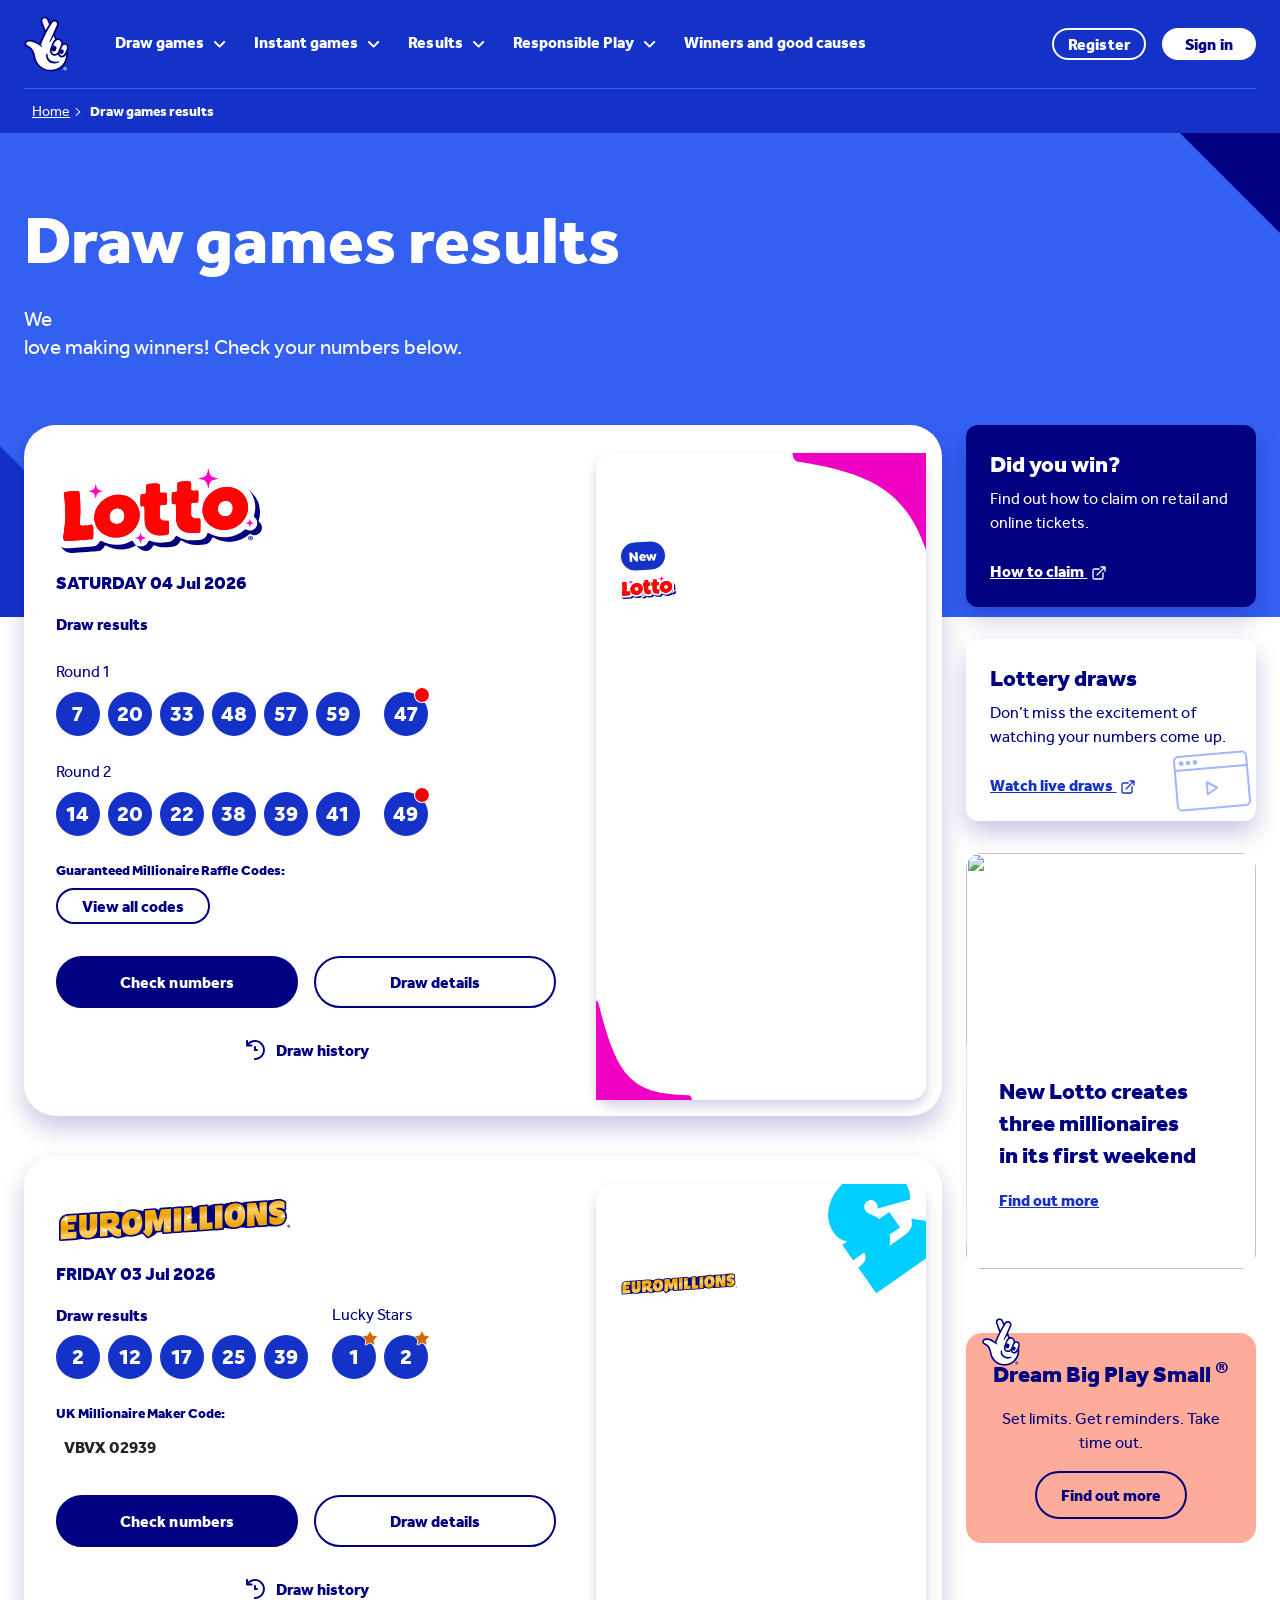
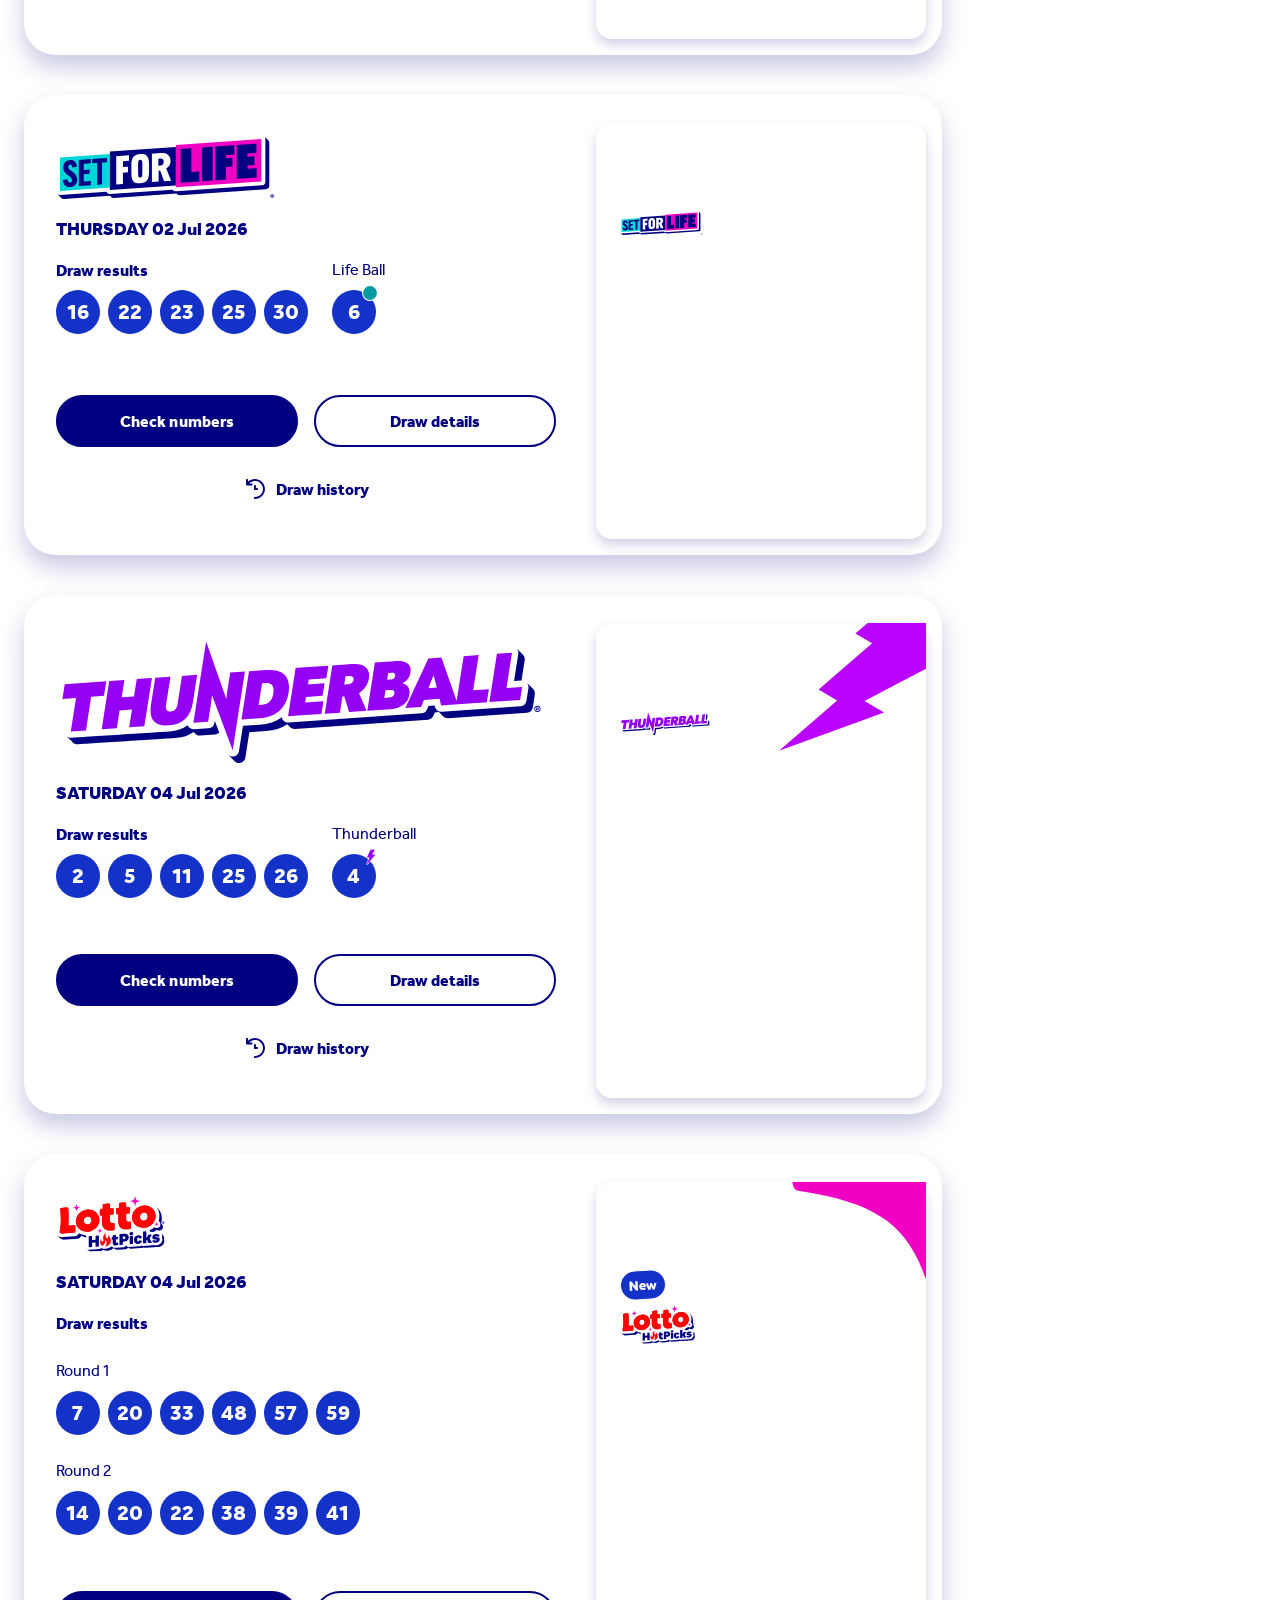
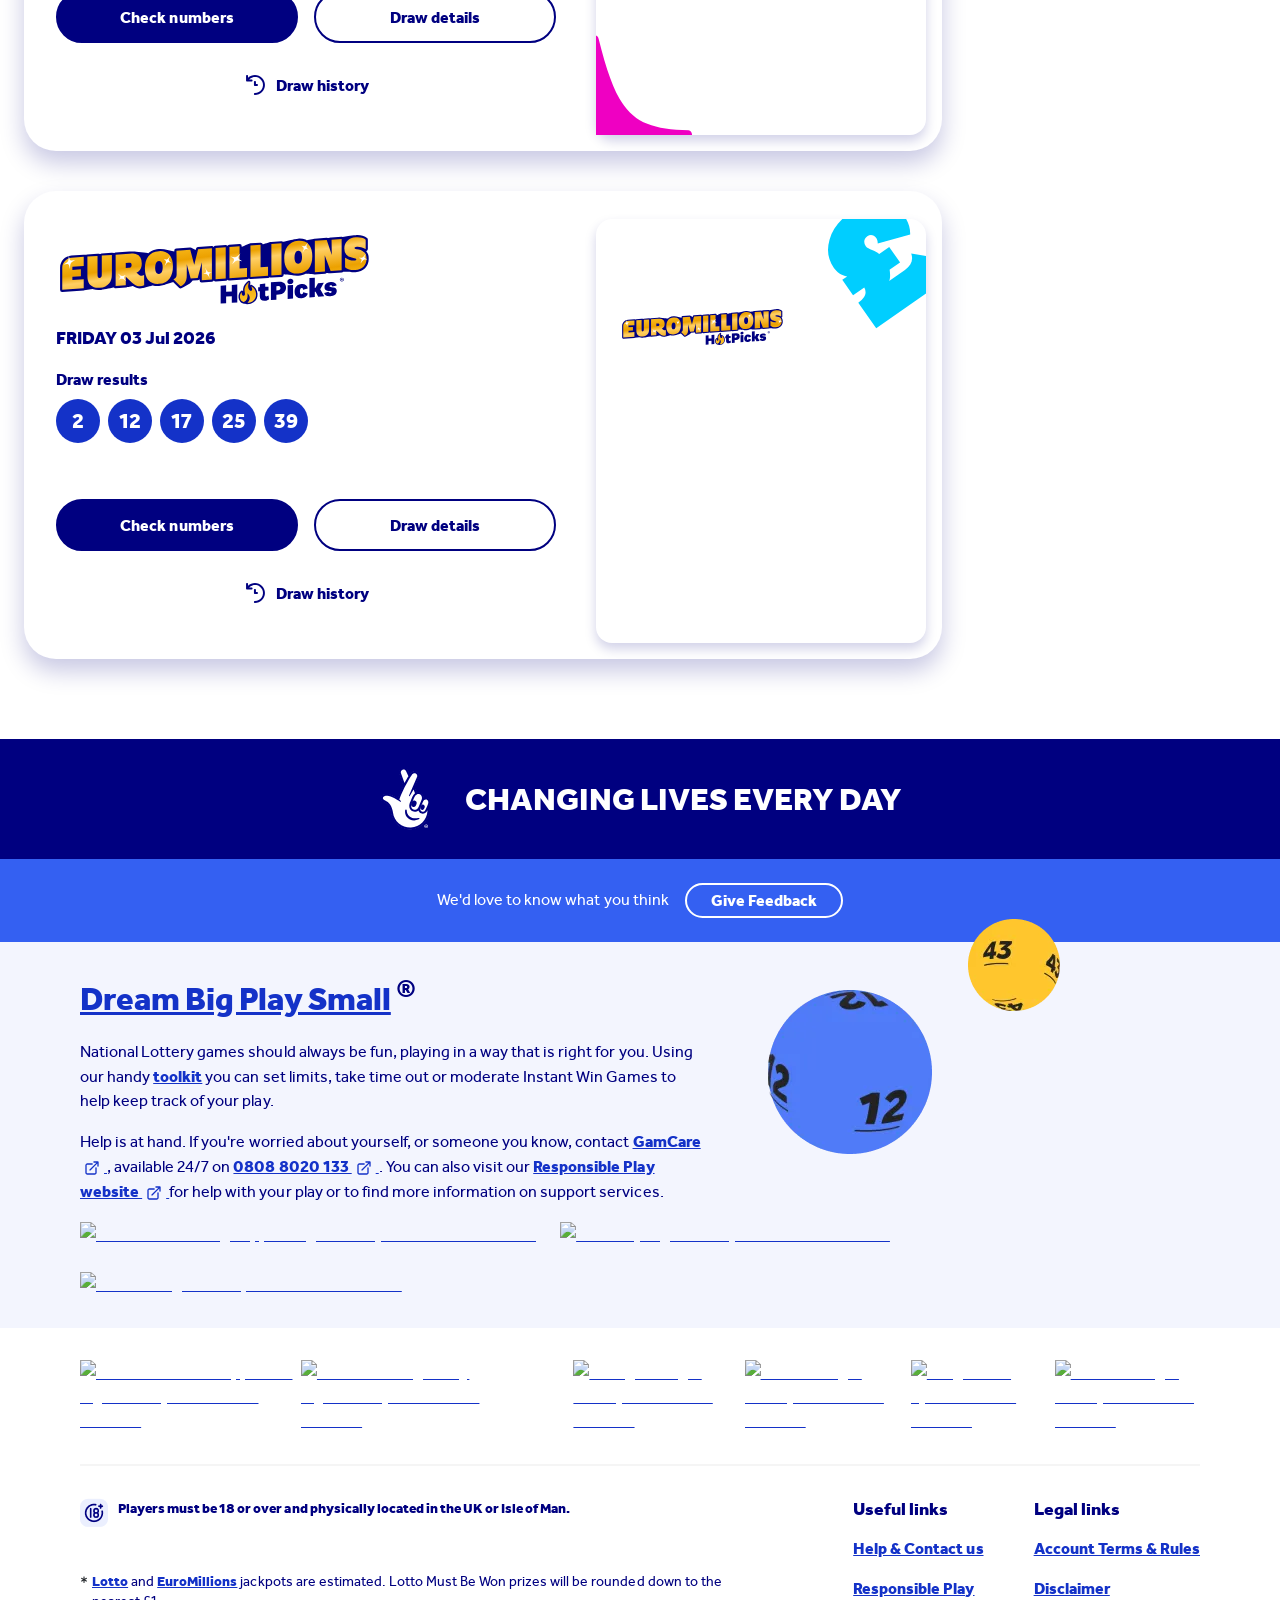
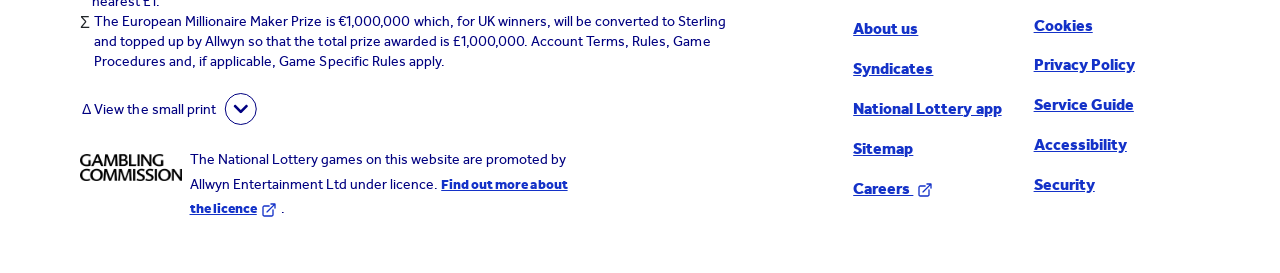
==== commit 941dbfd3: "s" ====
--- a/index.htm
+++ b/index.htm
@@ -1,629 +1,7210 @@
 <!DOCTYPE html>
 <!-- saved from url=(0042)https://www.national-lottery.co.uk/results -->
-<html lang="en" data-scroll-behavior="smooth"><head><meta http-equiv="Content-Type" content="text/html; charset=UTF-8"><meta name="viewport" content="width=device-width, initial-scale=1"><link rel="stylesheet" href="./index_files/b91331ca4cf0645f.css" data-precedence="next"><link rel="stylesheet" href="./index_files/c80facf94a48b3ea.css" data-precedence="next"><link rel="stylesheet" href="./index_files/f60a9f357fb2c5e1.css" data-precedence="next"><link rel="stylesheet" href="./index_files/9b5e4468d14d5521.css" data-precedence="next"><link rel="stylesheet" href="./index_files/c8c518d7dde4d8b0.css" data-precedence="next"><link rel="stylesheet" href="./index_files/937b028fa9c31953.css" data-precedence="next"><link rel="stylesheet" href="./index_files/4272a26896e63f54.css" data-precedence="next"><link rel="stylesheet" href="./index_files/40948e097351387e.css" data-precedence="next"><link rel="stylesheet" href="./index_files/02d231646bdfc0f1.css" data-precedence="next"><link rel="stylesheet" href="./index_files/193616021d55c26c.css" data-precedence="next"><link rel="stylesheet" href="./index_files/88dc583712f9b61b.css" data-precedence="next"><link rel="stylesheet" href="./index_files/300d62b565ecec5e.css" data-precedence="next"><link rel="stylesheet" href="./index_files/9133da2614f5535d.css" data-precedence="next"><link rel="stylesheet" href="./index_files/2f3282a931a7475a.css" data-precedence="next"><link rel="stylesheet" href="./index_files/ac7d17619cada562.css" data-precedence="next"><link rel="stylesheet" href="./index_files/0a703bcd1835ee09.css" data-precedence="next"><link rel="stylesheet" href="./index_files/8fef4df285d42740.css" data-precedence="next"><link rel="stylesheet" href="./index_files/850e0b289248e251.css" data-precedence="next"><link rel="stylesheet" href="./index_files/7321ca922b3848a6.css" data-precedence="next"><link rel="stylesheet" href="./index_files/1e515f8f910b0771.css" data-precedence="next"><link rel="stylesheet" href="./index_files/5352b1b0f7ed71b0.css" data-precedence="next"><link rel="stylesheet" href="./index_files/c5ed8605e4076c84.css" data-precedence="next"><link rel="stylesheet" href="./index_files/15226945d158ae3d.css" data-precedence="next"><link rel="stylesheet" href="./index_files/77a03cfeb81c19ca.css" data-precedence="next"><link rel="stylesheet" href="./index_files/85710d4b457e69ac.css" data-precedence="next"><link rel="stylesheet" href="./index_files/637674d7630ab013.css" data-precedence="next"><link rel="stylesheet" href="./index_files/31511e2725c6962b.css" data-precedence="next"><link rel="stylesheet" href="./index_files/b39f042e0f884bc2.css" data-precedence="next"><link rel="stylesheet" href="./index_files/ea9350707ae0efef.css" data-precedence="next"><link rel="stylesheet" href="./index_files/63602160ccd2aa16.css" data-precedence="next"><link rel="stylesheet" href="./index_files/333f17402184adb2.css" data-precedence="next"><link rel="stylesheet" href="./index_files/55c89e424d4853f4.css" data-precedence="next"><link rel="stylesheet" href="./index_files/3484f2c9f45122ac.css" data-precedence="next"><link rel="stylesheet" href="./index_files/086278ffa2a8816a.css" data-precedence="next"><link rel="stylesheet" href="./index_files/0440f9f824f67350.css" data-precedence="next"><link rel="stylesheet" href="./index_files/4575ee858dab343c.css" data-precedence="next"><link rel="preload" as="script" fetchpriority="low" href="./index_files/webpack-ab505ee9754d03d5.js.descarga"><script type="text/javascript" src="./index_files/scenario" async=""></script><script type="text/javascript" src="./index_files/scenario(1)" async=""></script><script type="text/javascript" src="./index_files/scenario(2)" async=""></script><script type="text/javascript" async="" src="./index_files/identify_b8133453.js.descarga"></script><script type="text/javascript" async="" src="./index_files/main.MTIwMGUyODI1MQ.js.descarga" data-id="CL955OBC77U8QAN7R7GG"></script><script async="true" src="./index_files/34e1b2c9-f28b-4674-ab25-38c808daad41.js.descarga" crossorigin="anonymous"></script><script type="text/javascript" src="./index_files/intercept-survey.js.descarga" async=""></script><script src="./index_files/rules-p-1br0zzn8p-Nfg.js.descarga" async=""></script><script type="text/javascript" async="" src="./index_files/up_loader.3.0.0.js.descarga"></script><script type="text/javascript" async="" src="./index_files/uwt.js.descarga"></script><script type="text/javascript" async="" src="./index_files/scevent.min.js.descarga"></script><script src="./index_files/1011893066778818" async=""></script><script type="text/javascript" async="" src="./index_files/fbevents.js.descarga"></script><script type="text/javascript" async="" src="./index_files/sdk.js.descarga"></script><script type="text/javascript" async="" src="./index_files/quant.js.descarga"></script><script type="text/javascript" async="" src="./index_files/piano-analytics.js.descarga"></script><script type="text/javascript" async="" src="./index_files/quantum-nationallottery.js.descarga"></script><script type="text/javascript" async="" src="./index_files/js"></script><script type="text/javascript" async="" src="./index_files/js(1)"></script><script async="" src="./index_files/otherlevels.js.descarga"></script><script src="./index_files/4bd1b696-e356ca5ba0218e27.js.descarga" async=""></script><script src="./index_files/3794-331cc44a47f3f7ef.js.descarga" async=""></script><script src="./index_files/main-app-6ef044264684ce68.js.descarga" async=""></script><link rel="preload" href="https://static.cdn-national-lottery.co.uk/e51ebb4b59f554b7054b7a2738511f4d2f952d36/_next/static/css/697a02ac3c9dd331.css" as="style"><link rel="preload" href="./index_files/otSDKStub.js.descarga" as="script" crossorigin=""><link rel="preload" href="./index_files/challenge.js.descarga" as="script"><link rel="preload" href="./index_files/clientId" as="script"><link rel="preload" href="./index_files/gtm.js.descarga" as="script"><link rel="preload" href="./index_files/uaguardian.js.descarga" as="script"><link rel="preload" href="./index_files/hpp-embedded-integration-library.js.descarga" as="script" crossorigin=""><meta name="theme-color" content="#1432c8"><title>Draw games results | The National Lottery</title><meta name="description" content="Find the latest draw results for Lotto, EuroMillions, Set For Life, Thunderball, Lotto HotPicks and EuroMillions HotPicks here. Stay updated for your chance to win big."><link rel="manifest" href="https://www.national-lottery.co.uk/manifest.json"><meta name="referrer" content="strict-origin-when-cross-origin"><meta name="robots" content="index,follow"><link rel="canonical" href="https://www.national-lottery.co.uk/results"><meta property="og:title" content="Draw games results | The National Lottery"><meta property="og:description" content="Find the latest draw results for Lotto, EuroMillions, Set For Life, Thunderball, Lotto HotPicks and EuroMillions HotPicks here. Stay updated for your chance to win big."><meta property="og:locale" content="en_GB"><meta name="twitter:card" content="summary"><meta name="twitter:title" content="Draw games results | The National Lottery"><meta name="twitter:description" content="Find the latest draw results for Lotto, EuroMillions, Set For Life, Thunderball, Lotto HotPicks and EuroMillions HotPicks here. Stay updated for your chance to win big."><link rel="icon" href="https://www.national-lottery.co.uk/favicon.ico?5557486fd24b4ad2" type="image/x-icon" sizes="48x48"><link rel="icon" href="https://www.national-lottery.co.uk/icon1.svg?f7f0e59cceef5f05" type="image/svg+xml" sizes="any"><link rel="icon" href="https://www.national-lottery.co.uk/icon2.png?ad59fb2f19f3dc13" type="image/png" sizes="96x96"><link rel="icon" href="https://www.national-lottery.co.uk/icon3.png?97ff345a75f35005" type="image/png" sizes="192x192"><link rel="icon" href="https://www.national-lottery.co.uk/icon4.png?68470e683673f5e4" type="image/png" sizes="512x512"><link rel="apple-touch-icon" href="https://www.national-lottery.co.uk/apple-icon.png?ab5155eb447b8698" type="image/png" sizes="180x180"><script src="./index_files/polyfills-42372ed130431b0a.js.descarga" nomodule=""></script><script bis_use="true" type="text/javascript" charset="utf-8" nonce="" data-dynamic-id="97fc2c6a-741a-4f43-b8e3-c353a9f294c2" src="chrome-extension://almalgbpmcfpdaopimbdchdliminoign/executors/200.js"></script><link rel="preload" href="https://static.cdn-national-lottery.co.uk/e51ebb4b59f554b7054b7a2738511f4d2f952d36/_next/static/media/3e45819d979c32e2.p.ttf" as="font" crossorigin="" type="font/ttf"><link rel="preload" href="https://static.cdn-national-lottery.co.uk/e51ebb4b59f554b7054b7a2738511f4d2f952d36/_next/static/media/75b39a2cfac54b8c.p.ttf" as="font" crossorigin="" type="font/ttf"><link rel="preload" href="https://static.cdn-national-lottery.co.uk/e51ebb4b59f554b7054b7a2738511f4d2f952d36/_next/static/media/7fc34ab5d68687b6.p.ttf" as="font" crossorigin="" type="font/ttf"><script src="./index_files/otBannerSdk.js.descarga" async="" type="text/javascript" crossorigin="anonymous"></script><script type="text/javascript" async="" src="./index_files/f.txt"></script><style data-emotion="css" data-s=""></style><link rel="preload" as="style" href="./index_files/4575ee858dab343c.css"><style id="onetrust-style">#onetrust-banner-sdk .onetrust-vendors-list-handler{cursor:pointer;color:#1f96db;font-size:inherit;font-weight:bold;text-decoration:none;margin-left:5px;white-space:normal;word-wrap:break-word;text-align:left}#onetrust-banner-sdk .onetrust-vendors-list-handler:hover{color:#1f96db}#onetrust-banner-sdk:focus{outline:2px solid #000;outline-offset:-2px}#onetrust-banner-sdk a:focus{outline:2px solid #000}#onetrust-banner-sdk #onetrust-accept-btn-handler,#onetrust-banner-sdk #onetrust-reject-all-handler,#onetrust-banner-sdk #onetrust-pc-btn-handler{outline-offset:1px}#onetrust-banner-sdk.ot-bnr-w-logo .ot-bnr-logo{height:64px;width:64px}#onetrust-banner-sdk #onetrust-policy svg,#onetrust-banner-sdk .banner-option svg{height:13px;width:13px;margin-left:1px;vertical-align:middle}#onetrust-banner-sdk .ot-tcf2-vendor-count.ot-text-bold{font-weight:bold}#onetrust-banner-sdk .ot-button-order-0{order:0}#onetrust-banner-sdk .ot-button-order-1{order:1}#onetrust-banner-sdk .ot-button-order-2{order:2}#onetrust-banner-sdk #onetrust-close-btn-container svg{height:10px;width:10px;pointer-events:none}#onetrust-banner-sdk .ot-close-icon,#onetrust-pc-sdk .ot-close-icon,#ot-sync-ntfy .ot-close-icon{background-size:contain;background-repeat:no-repeat;background-position:center;height:12px;width:12px}#onetrust-banner-sdk .powered-by-logo,#onetrust-banner-sdk .ot-pc-footer-logo a,#onetrust-pc-sdk .powered-by-logo,#onetrust-pc-sdk .ot-pc-footer-logo a,#ot-sync-ntfy .powered-by-logo,#ot-sync-ntfy .ot-pc-footer-logo a{background-size:contain;background-repeat:no-repeat;background-position:center;height:25px;width:152px;display:block;text-decoration:none;font-size:.75em}#onetrust-banner-sdk .powered-by-logo:hover,#onetrust-banner-sdk .ot-pc-footer-logo a:hover,#onetrust-pc-sdk .powered-by-logo:hover,#onetrust-pc-sdk .ot-pc-footer-logo a:hover,#ot-sync-ntfy .powered-by-logo:hover,#ot-sync-ntfy .ot-pc-footer-logo a:hover{color:#565656}#onetrust-banner-sdk h3 *,#onetrust-banner-sdk h4 *,#onetrust-banner-sdk h6 *,#onetrust-banner-sdk button *,#onetrust-banner-sdk a[data-parent-id] *,#onetrust-banner-sdk p[role=heading] *,#onetrust-pc-sdk h3 *,#onetrust-pc-sdk h4 *,#onetrust-pc-sdk h6 *,#onetrust-pc-sdk button *,#onetrust-pc-sdk a[data-parent-id] *,#onetrust-pc-sdk p[role=heading] *,#ot-sync-ntfy h3 *,#ot-sync-ntfy h4 *,#ot-sync-ntfy h6 *,#ot-sync-ntfy button *,#ot-sync-ntfy a[data-parent-id] *,#ot-sync-ntfy p[role=heading] *{font-size:inherit;font-weight:inherit;color:inherit}#onetrust-banner-sdk .ot-hide,#onetrust-pc-sdk .ot-hide,#ot-sync-ntfy .ot-hide{display:none !important}#onetrust-banner-sdk button.ot-link-btn:hover,#onetrust-pc-sdk button.ot-link-btn:hover,#ot-sync-ntfy button.ot-link-btn:hover{text-decoration:underline;opacity:1}#onetrust-pc-sdk .ot-sdk-row .ot-sdk-column{padding:0}#onetrust-pc-sdk .ot-sdk-container{padding-right:0}#onetrust-pc-sdk .ot-sdk-row{flex-direction:initial;width:100%}#onetrust-pc-sdk [type=checkbox]:checked,#onetrust-pc-sdk [type=checkbox]:not(:checked){pointer-events:initial}#onetrust-pc-sdk [type=checkbox]:disabled+label::before,#onetrust-pc-sdk [type=checkbox]:disabled+label:after,#onetrust-pc-sdk [type=checkbox]:disabled+label{pointer-events:none;opacity:.8}#onetrust-pc-sdk #vendor-list-content{transform:translate3d(0, 0, 0)}#onetrust-pc-sdk li input[type=checkbox]{z-index:1}#onetrust-pc-sdk li .ot-checkbox label{z-index:2}#onetrust-pc-sdk li .ot-checkbox input[type=checkbox]{height:auto;width:auto}#onetrust-pc-sdk li .host-title a,#onetrust-pc-sdk li .ot-host-name a,#onetrust-pc-sdk li .accordion-text,#onetrust-pc-sdk li .ot-acc-txt{z-index:2;position:relative}#onetrust-pc-sdk input{margin:3px .1ex}#onetrust-pc-sdk .pc-logo,#onetrust-pc-sdk .ot-pc-logo{height:60px;width:180px;background-position:center;background-size:contain;background-repeat:no-repeat;display:inline-flex;justify-content:center;align-items:center}#onetrust-pc-sdk .pc-logo img,#onetrust-pc-sdk .ot-pc-logo img{max-height:100%;max-width:100%}#onetrust-pc-sdk .pc-logo svg,#onetrust-pc-sdk .ot-pc-logo svg{height:60px;width:180px}#onetrust-pc-sdk #close-pc-btn-handler>svg{margin:auto;display:block;height:12px;width:12px}#onetrust-pc-sdk #ot-pc-desc svg,#onetrust-pc-sdk .ot-desc-cntr svg,#onetrust-pc-sdk .ot-cat-grp svg{height:13px;width:13px;margin-left:-7px;vertical-align:middle;margin-right:5px}#onetrust-pc-sdk .ot-host-hdr>a{display:inline-block}#onetrust-pc-sdk .screen-reader-only,#onetrust-pc-sdk .ot-scrn-rdr,.ot-sdk-cookie-policy .screen-reader-only,.ot-sdk-cookie-policy .ot-scrn-rdr{border:0;clip:rect(0 0 0 0);height:1px;margin:-1px;overflow:hidden;padding:0;position:absolute;width:1px}#onetrust-pc-sdk.ot-fade-in,.onetrust-pc-dark-filter.ot-fade-in,#onetrust-banner-sdk.ot-fade-in,.ot-confirm-dialog-overlay.ot-fade-in{animation-name:onetrust-fade-in;animation-duration:400ms;animation-timing-function:ease-in-out}#onetrust-pc-sdk.ot-hide{display:none !important}.onetrust-pc-dark-filter.ot-hide{display:none !important}#ot-sdk-btn.ot-sdk-show-settings,#ot-sdk-btn.optanon-show-settings{color:#fff;background-color:#468254;height:auto;white-space:normal;word-wrap:break-word;padding:.8em 2em;font-size:.8em;line-height:1.2;cursor:pointer;-moz-transition:.1s ease;-o-transition:.1s ease;-webkit-transition:1s ease;transition:.1s ease}#ot-sdk-btn.ot-sdk-show-settings:hover,#ot-sdk-btn.optanon-show-settings:hover{color:#fff;background-color:#2c6415}#ot-sdk-btn.ot-sdk-show-settings:active,#ot-sdk-btn.optanon-show-settings:active{color:#fff;background-color:#2c6415;border:1px solid rgba(162,192,169,.5)}.onetrust-pc-dark-filter{background:rgba(0,0,0,.5);z-index:2147483646;width:100%;height:100%;overflow:hidden;position:fixed;top:0;bottom:0;left:0}@keyframes onetrust-fade-in{0%{opacity:0}100%{opacity:1}}.ot-cookie-label{text-decoration:underline}@media only screen and (min-width: 426px)and (max-width: 896px)and (orientation: landscape){#onetrust-pc-sdk p{font-size:.75em}}#onetrust-banner-sdk .banner-option-input:focus+label{outline:1px solid #000;outline-style:auto}.category-vendors-list-handler+a:focus,.category-vendors-list-handler+a:focus-visible{outline:2px solid #000}#onetrust-pc-sdk .ot-userid-title{margin-top:10px}#onetrust-pc-sdk .ot-userid-title>span,#onetrust-pc-sdk .ot-userid-timestamp>span{font-weight:700}#onetrust-pc-sdk .ot-userid-desc{font-style:italic}#onetrust-pc-sdk .ot-host-desc a{pointer-events:initial}#onetrust-pc-sdk .ot-ven-hdr>p a{position:relative;z-index:2;pointer-events:initial}#onetrust-pc-sdk .ot-vnd-serv .ot-vnd-item .ot-vnd-info a,#onetrust-pc-sdk .ot-vs-list .ot-vnd-item .ot-vnd-info a{margin-right:8px}#onetrust-pc-sdk .ot-vnd-item svg.ot-ext-lnk{align-self:center}#onetrust-pc-sdk .ot-pc-footer-logo svg,#onetrust-pc-sdk .ot-pc-footer-logo img{width:136px;height:16px}#onetrust-pc-sdk .ot-pur-vdr-count{font-weight:400;font-size:.8em;padding-top:3px;display:block}#onetrust-pc-sdk p[role=heading] .ot-pur-vdr-count{font-weight:400 !important;font-size:.8em !important}#onetrust-banner-sdk #onetrust-policy .ot-optout-signal,#onetrust-pc-sdk #ot-pc-content .ot-optout-signal{border:1px solid #32ae88;border-radius:3px;padding:5px;margin-bottom:10px;background-color:#f9fffa;font-size:.85rem;line-height:2}#onetrust-banner-sdk #onetrust-policy .ot-optout-signal .ot-optout-icon,#onetrust-pc-sdk #ot-pc-content .ot-optout-signal .ot-optout-icon{display:inline;margin-right:5px}#onetrust-banner-sdk #onetrust-policy .ot-optout-signal svg,#onetrust-pc-sdk #ot-pc-content .ot-optout-signal svg{height:20px;width:30px}#onetrust-banner-sdk #onetrust-policy .ot-optout-signal svg.ot-source-sprite,#onetrust-pc-sdk #ot-pc-content .ot-optout-signal svg.ot-source-sprite{position:relative;bottom:-3px}#onetrust-banner-sdk #onetrust-policy .ot-optout-signal svg:not(.ot-source-sprite),#onetrust-pc-sdk #ot-pc-content .ot-optout-signal svg:not(.ot-source-sprite){transform:scale(0.5)}#onetrust-banner-sdk #onetrust-policy .ot-optout-signal svg:not(.ot-source-sprite) path,#onetrust-pc-sdk #ot-pc-content .ot-optout-signal svg:not(.ot-source-sprite) path{fill:#32ae88}#onetrust-consent-sdk .ot-general-modal{overflow:hidden;position:fixed;margin:0 auto;top:50%;left:50%;width:40%;padding:1.5rem;max-width:575px;min-width:575px;z-index:2147483647;border-radius:2.5px;transform:translate(-50%, -50%)}#onetrust-consent-sdk .ot-signature-health-group{margin-top:1rem;padding-left:1.25rem;padding-right:1.25rem;margin-bottom:.625rem;width:calc(100% - 2.5rem)}#onetrust-consent-sdk .ot-signature-health-group .ot-signature-health-form{gap:.5rem}#onetrust-consent-sdk .ot-signature-health .ot-signature-health-form{width:70%;gap:.35rem}#onetrust-consent-sdk .ot-signature-health .ot-signature-input{height:38px;padding:6px 10px;background-color:#fff;border:1px solid #d1d1d1;border-radius:4px;box-shadow:none;box-sizing:border-box}#onetrust-consent-sdk .ot-signature-health .ot-signature-subtitle{font-size:1.125rem}#onetrust-consent-sdk .ot-signature-health .ot-signature-group-title{font-size:1.25rem;font-weight:bold}#onetrust-consent-sdk .ot-signature-health,#onetrust-consent-sdk .ot-signature-health-group{display:flex;flex-direction:column;gap:1rem}#onetrust-consent-sdk .ot-signature-health .ot-signature-cont,#onetrust-consent-sdk .ot-signature-health-group .ot-signature-cont{display:flex;flex-direction:column;gap:.25rem}#onetrust-consent-sdk .ot-signature-health .ot-signature-paragraph,#onetrust-consent-sdk .ot-signature-health-group .ot-signature-paragraph{margin:0;line-height:20px;font-size:max(14px,.875rem)}#onetrust-consent-sdk .ot-signature-health .ot-health-signature-error,#onetrust-consent-sdk .ot-signature-health-group .ot-health-signature-error{color:#4d4d4d;font-size:min(12px,.75rem)}#onetrust-consent-sdk .ot-signature-health .ot-signature-buttons-cont,#onetrust-consent-sdk .ot-signature-health-group .ot-signature-buttons-cont{margin-top:max(.75rem,2%);gap:1rem;display:flex;justify-content:flex-end}#onetrust-consent-sdk .ot-signature-health .ot-signature-button,#onetrust-consent-sdk .ot-signature-health-group .ot-signature-button{flex:1;height:auto;color:#fff;cursor:pointer;line-height:1.2;min-width:125px;font-weight:600;font-size:.813em;border-radius:2px;padding:12px 10px;white-space:normal;word-wrap:break-word;word-break:break-word;background-color:#68b631;border:2px solid #68b631}#onetrust-consent-sdk .ot-signature-health .ot-signature-button.reject,#onetrust-consent-sdk .ot-signature-health-group .ot-signature-button.reject{background-color:#fff}#onetrust-consent-sdk .ot-input-field-cont{display:flex;flex-direction:column;gap:.5rem}#onetrust-consent-sdk .ot-input-field-cont .ot-signature-input{width:65%}#onetrust-consent-sdk .ot-signature-health-form{display:flex;flex-direction:column}#onetrust-consent-sdk .ot-signature-health-form .ot-signature-label{margin-bottom:0;line-height:20px;font-size:max(14px,.875rem)}#onetrust-consent-sdk #onetrust-sprite-svg{display:none}@media only screen and (max-width: 600px){#onetrust-consent-sdk .ot-general-modal{min-width:100%}#onetrust-consent-sdk .ot-signature-health .ot-signature-health-form{width:100%}#onetrust-consent-sdk .ot-input-field-cont .ot-signature-input{width:100%}}#onetrust-banner-sdk,#onetrust-pc-sdk,#ot-sdk-cookie-policy,#ot-sync-ntfy{font-size:16px}#onetrust-banner-sdk *,#onetrust-banner-sdk ::after,#onetrust-banner-sdk ::before,#onetrust-pc-sdk *,#onetrust-pc-sdk ::after,#onetrust-pc-sdk ::before,#ot-sdk-cookie-policy *,#ot-sdk-cookie-policy ::after,#ot-sdk-cookie-policy ::before,#ot-sync-ntfy *,#ot-sync-ntfy ::after,#ot-sync-ntfy ::before{-webkit-box-sizing:content-box;-moz-box-sizing:content-box;box-sizing:content-box}#onetrust-banner-sdk div,#onetrust-banner-sdk span,#onetrust-banner-sdk h1,#onetrust-banner-sdk h2,#onetrust-banner-sdk h3,#onetrust-banner-sdk h4,#onetrust-banner-sdk h5,#onetrust-banner-sdk h6,#onetrust-banner-sdk p,#onetrust-banner-sdk img,#onetrust-banner-sdk svg,#onetrust-banner-sdk button,#onetrust-banner-sdk section,#onetrust-banner-sdk a,#onetrust-banner-sdk label,#onetrust-banner-sdk input,#onetrust-banner-sdk ul,#onetrust-banner-sdk li,#onetrust-banner-sdk nav,#onetrust-banner-sdk table,#onetrust-banner-sdk thead,#onetrust-banner-sdk tr,#onetrust-banner-sdk td,#onetrust-banner-sdk tbody,#onetrust-banner-sdk .ot-main-content,#onetrust-banner-sdk .ot-toggle,#onetrust-banner-sdk #ot-content,#onetrust-banner-sdk #ot-pc-content,#onetrust-banner-sdk .checkbox,#onetrust-pc-sdk div,#onetrust-pc-sdk span,#onetrust-pc-sdk h1,#onetrust-pc-sdk h2,#onetrust-pc-sdk h3,#onetrust-pc-sdk h4,#onetrust-pc-sdk h5,#onetrust-pc-sdk h6,#onetrust-pc-sdk p,#onetrust-pc-sdk img,#onetrust-pc-sdk svg,#onetrust-pc-sdk button,#onetrust-pc-sdk section,#onetrust-pc-sdk a,#onetrust-pc-sdk label,#onetrust-pc-sdk input,#onetrust-pc-sdk ul,#onetrust-pc-sdk li,#onetrust-pc-sdk nav,#onetrust-pc-sdk table,#onetrust-pc-sdk thead,#onetrust-pc-sdk tr,#onetrust-pc-sdk td,#onetrust-pc-sdk tbody,#onetrust-pc-sdk .ot-main-content,#onetrust-pc-sdk .ot-toggle,#onetrust-pc-sdk #ot-content,#onetrust-pc-sdk #ot-pc-content,#onetrust-pc-sdk .checkbox,#ot-sdk-cookie-policy div,#ot-sdk-cookie-policy span,#ot-sdk-cookie-policy h1,#ot-sdk-cookie-policy h2,#ot-sdk-cookie-policy h3,#ot-sdk-cookie-policy h4,#ot-sdk-cookie-policy h5,#ot-sdk-cookie-policy h6,#ot-sdk-cookie-policy p,#ot-sdk-cookie-policy img,#ot-sdk-cookie-policy svg,#ot-sdk-cookie-policy button,#ot-sdk-cookie-policy section,#ot-sdk-cookie-policy a,#ot-sdk-cookie-policy label,#ot-sdk-cookie-policy input,#ot-sdk-cookie-policy ul,#ot-sdk-cookie-policy li,#ot-sdk-cookie-policy nav,#ot-sdk-cookie-policy table,#ot-sdk-cookie-policy thead,#ot-sdk-cookie-policy tr,#ot-sdk-cookie-policy td,#ot-sdk-cookie-policy tbody,#ot-sdk-cookie-policy .ot-main-content,#ot-sdk-cookie-policy .ot-toggle,#ot-sdk-cookie-policy #ot-content,#ot-sdk-cookie-policy #ot-pc-content,#ot-sdk-cookie-policy .checkbox,#ot-sync-ntfy div,#ot-sync-ntfy span,#ot-sync-ntfy h1,#ot-sync-ntfy h2,#ot-sync-ntfy h3,#ot-sync-ntfy h4,#ot-sync-ntfy h5,#ot-sync-ntfy h6,#ot-sync-ntfy p,#ot-sync-ntfy img,#ot-sync-ntfy svg,#ot-sync-ntfy button,#ot-sync-ntfy section,#ot-sync-ntfy a,#ot-sync-ntfy label,#ot-sync-ntfy input,#ot-sync-ntfy ul,#ot-sync-ntfy li,#ot-sync-ntfy nav,#ot-sync-ntfy table,#ot-sync-ntfy thead,#ot-sync-ntfy tr,#ot-sync-ntfy td,#ot-sync-ntfy tbody,#ot-sync-ntfy .ot-main-content,#ot-sync-ntfy .ot-toggle,#ot-sync-ntfy #ot-content,#ot-sync-ntfy #ot-pc-content,#ot-sync-ntfy .checkbox{font-family:inherit;font-weight:normal;-webkit-font-smoothing:auto;letter-spacing:normal;line-height:normal;padding:0;margin:0;height:auto;min-height:0;max-height:none;width:auto;min-width:0;max-width:none;border-radius:0;border:none;clear:none;float:none;position:static;bottom:auto;left:auto;right:auto;top:auto;text-align:left;text-decoration:none;text-indent:0;text-shadow:none;text-transform:none;white-space:normal;background:none;overflow:visible;vertical-align:baseline;visibility:visible;z-index:auto;box-shadow:none}#onetrust-banner-sdk img,#onetrust-pc-sdk img,#ot-sdk-cookie-policy img,#ot-sync-ntfy img{overflow:hidden !important}#onetrust-banner-sdk label:before,#onetrust-banner-sdk label:after,#onetrust-banner-sdk .checkbox:after,#onetrust-banner-sdk .checkbox:before,#onetrust-pc-sdk label:before,#onetrust-pc-sdk label:after,#onetrust-pc-sdk .checkbox:after,#onetrust-pc-sdk .checkbox:before,#ot-sdk-cookie-policy label:before,#ot-sdk-cookie-policy label:after,#ot-sdk-cookie-policy .checkbox:after,#ot-sdk-cookie-policy .checkbox:before,#ot-sync-ntfy label:before,#ot-sync-ntfy label:after,#ot-sync-ntfy .checkbox:after,#ot-sync-ntfy .checkbox:before{content:"";content:none}#onetrust-banner-sdk .ot-sdk-container,#onetrust-pc-sdk .ot-sdk-container,#ot-sdk-cookie-policy .ot-sdk-container{position:relative;width:100%;max-width:100%;margin:0 auto;padding:0 20px;box-sizing:border-box}#onetrust-banner-sdk .ot-sdk-column,#onetrust-banner-sdk .ot-sdk-columns,#onetrust-pc-sdk .ot-sdk-column,#onetrust-pc-sdk .ot-sdk-columns,#ot-sdk-cookie-policy .ot-sdk-column,#ot-sdk-cookie-policy .ot-sdk-columns{width:100%;float:left;box-sizing:border-box;padding:0;display:initial}@media(min-width: 400px){#onetrust-banner-sdk .ot-sdk-container,#onetrust-pc-sdk .ot-sdk-container,#ot-sdk-cookie-policy .ot-sdk-container{width:90%;padding:0}}@media(min-width: 550px){#onetrust-banner-sdk .ot-sdk-container,#onetrust-pc-sdk .ot-sdk-container,#ot-sdk-cookie-policy .ot-sdk-container{width:100%}#onetrust-banner-sdk .ot-sdk-column,#onetrust-banner-sdk .ot-sdk-columns,#onetrust-pc-sdk .ot-sdk-column,#onetrust-pc-sdk .ot-sdk-columns,#ot-sdk-cookie-policy .ot-sdk-column,#ot-sdk-cookie-policy .ot-sdk-columns{margin-left:4%}#onetrust-banner-sdk .ot-sdk-column:first-child,#onetrust-banner-sdk .ot-sdk-columns:first-child,#onetrust-pc-sdk .ot-sdk-column:first-child,#onetrust-pc-sdk .ot-sdk-columns:first-child,#ot-sdk-cookie-policy .ot-sdk-column:first-child,#ot-sdk-cookie-policy .ot-sdk-columns:first-child{margin-left:0}#onetrust-banner-sdk .ot-sdk-two.ot-sdk-columns,#onetrust-pc-sdk .ot-sdk-two.ot-sdk-columns,#ot-sdk-cookie-policy .ot-sdk-two.ot-sdk-columns{width:13.3333333333%}#onetrust-banner-sdk .ot-sdk-three.ot-sdk-columns,#onetrust-pc-sdk .ot-sdk-three.ot-sdk-columns,#ot-sdk-cookie-policy .ot-sdk-three.ot-sdk-columns{width:22%}#onetrust-banner-sdk .ot-sdk-four.ot-sdk-columns,#onetrust-pc-sdk .ot-sdk-four.ot-sdk-columns,#ot-sdk-cookie-policy .ot-sdk-four.ot-sdk-columns{width:30.6666666667%}#onetrust-banner-sdk .ot-sdk-eight.ot-sdk-columns,#onetrust-pc-sdk .ot-sdk-eight.ot-sdk-columns,#ot-sdk-cookie-policy .ot-sdk-eight.ot-sdk-columns{width:65.3333333333%}#onetrust-banner-sdk .ot-sdk-nine.ot-sdk-columns,#onetrust-pc-sdk .ot-sdk-nine.ot-sdk-columns,#ot-sdk-cookie-policy .ot-sdk-nine.ot-sdk-columns{width:74%}#onetrust-banner-sdk .ot-sdk-ten.ot-sdk-columns,#onetrust-pc-sdk .ot-sdk-ten.ot-sdk-columns,#ot-sdk-cookie-policy .ot-sdk-ten.ot-sdk-columns{width:82.6666666667%}#onetrust-banner-sdk .ot-sdk-eleven.ot-sdk-columns,#onetrust-pc-sdk .ot-sdk-eleven.ot-sdk-columns,#ot-sdk-cookie-policy .ot-sdk-eleven.ot-sdk-columns{width:91.3333333333%}#onetrust-banner-sdk .ot-sdk-twelve.ot-sdk-columns,#onetrust-pc-sdk .ot-sdk-twelve.ot-sdk-columns,#ot-sdk-cookie-policy .ot-sdk-twelve.ot-sdk-columns{width:100%;margin-left:0}}#onetrust-banner-sdk h1,#onetrust-banner-sdk h2,#onetrust-banner-sdk h3,#onetrust-banner-sdk h4,#onetrust-banner-sdk h5,#onetrust-banner-sdk h6,#onetrust-banner-sdk p[role=heading],#onetrust-pc-sdk h1,#onetrust-pc-sdk h2,#onetrust-pc-sdk h3,#onetrust-pc-sdk h4,#onetrust-pc-sdk h5,#onetrust-pc-sdk h6,#onetrust-pc-sdk p[role=heading],#ot-sdk-cookie-policy h1,#ot-sdk-cookie-policy h2,#ot-sdk-cookie-policy h3,#ot-sdk-cookie-policy h4,#ot-sdk-cookie-policy h5,#ot-sdk-cookie-policy h6,#ot-sdk-cookie-policy p[role=heading]{margin-top:0;font-weight:600;font-family:inherit}#onetrust-banner-sdk h1,#onetrust-pc-sdk h1,#ot-sdk-cookie-policy h1{font-size:1.5rem;line-height:1.2}#onetrust-banner-sdk h2,#onetrust-pc-sdk h2,#ot-sdk-cookie-policy h2{font-size:1.5rem;line-height:1.25}#onetrust-banner-sdk h3,#onetrust-pc-sdk h3,#ot-sdk-cookie-policy h3{font-size:1.5rem;line-height:1.3}#onetrust-banner-sdk h4,#onetrust-pc-sdk h4,#ot-sdk-cookie-policy h4{font-size:1.5rem;line-height:1.35}#onetrust-banner-sdk h5,#onetrust-pc-sdk h5,#ot-sdk-cookie-policy h5{font-size:1.5rem;line-height:1.5}#onetrust-banner-sdk h6,#onetrust-pc-sdk h6,#ot-sdk-cookie-policy h6{font-size:1.5rem;line-height:1.6}@media(min-width: 550px){#onetrust-banner-sdk h1,#onetrust-pc-sdk h1,#ot-sdk-cookie-policy h1{font-size:1.5rem}#onetrust-banner-sdk h2,#onetrust-pc-sdk h2,#ot-sdk-cookie-policy h2{font-size:1.5rem}#onetrust-banner-sdk h3,#onetrust-pc-sdk h3,#ot-sdk-cookie-policy h3{font-size:1.5rem}#onetrust-banner-sdk h4,#onetrust-pc-sdk h4,#ot-sdk-cookie-policy h4{font-size:1.5rem}#onetrust-banner-sdk h5,#onetrust-pc-sdk h5,#ot-sdk-cookie-policy h5{font-size:1.5rem}#onetrust-banner-sdk h6,#onetrust-pc-sdk h6,#ot-sdk-cookie-policy h6{font-size:1.5rem}}#onetrust-banner-sdk p:not([role=heading]),#onetrust-pc-sdk p:not([role=heading]),#ot-sdk-cookie-policy p:not([role=heading]){margin:0 0 1em 0;font-family:inherit;line-height:normal}#onetrust-banner-sdk a,#onetrust-pc-sdk a,#ot-sdk-cookie-policy a{color:#565656;text-decoration:underline}#onetrust-banner-sdk a:hover,#onetrust-pc-sdk a:hover,#ot-sdk-cookie-policy a:hover{color:#565656;text-decoration:none}#onetrust-banner-sdk .ot-sdk-button,#onetrust-banner-sdk button,#onetrust-pc-sdk .ot-sdk-button,#onetrust-pc-sdk button,#ot-sdk-cookie-policy .ot-sdk-button,#ot-sdk-cookie-policy button{margin-bottom:1rem;font-family:inherit}#onetrust-banner-sdk .ot-sdk-button,#onetrust-banner-sdk button,#onetrust-pc-sdk .ot-sdk-button,#onetrust-pc-sdk button,#ot-sdk-cookie-policy .ot-sdk-button,#ot-sdk-cookie-policy button{display:inline-block;height:38px;padding:0 30px;color:#555;text-align:center;font-size:.9em;font-weight:400;line-height:38px;letter-spacing:.01em;text-decoration:none;white-space:nowrap;background-color:rgba(0,0,0,0);border-radius:2px;border:1px solid #bbb;cursor:pointer;box-sizing:border-box}#onetrust-banner-sdk .ot-sdk-button:hover,#onetrust-banner-sdk :not(.ot-leg-btn-container):not(.ot-confirm-dialog-buttons)>button:not(.ot-link-btn):hover,#onetrust-banner-sdk :not(.ot-leg-btn-container):not(.ot-confirm-dialog-buttons)>button:not(.ot-link-btn):focus,#onetrust-pc-sdk .ot-sdk-button:hover,#onetrust-pc-sdk :not(.ot-leg-btn-container):not(.ot-confirm-dialog-buttons)>button:not(.ot-link-btn):hover,#onetrust-pc-sdk :not(.ot-leg-btn-container):not(.ot-confirm-dialog-buttons)>button:not(.ot-link-btn):focus,#ot-sdk-cookie-policy .ot-sdk-button:hover,#ot-sdk-cookie-policy :not(.ot-leg-btn-container):not(.ot-confirm-dialog-buttons)>button:not(.ot-link-btn):hover,#ot-sdk-cookie-policy :not(.ot-leg-btn-container):not(.ot-confirm-dialog-buttons)>button:not(.ot-link-btn):focus{color:#333;border-color:#888;opacity:.9}#onetrust-banner-sdk .ot-sdk-button:focus,#onetrust-banner-sdk :not(.ot-leg-btn-container)>button:focus,#onetrust-pc-sdk .ot-sdk-button:focus,#onetrust-pc-sdk :not(.ot-leg-btn-container)>button:focus,#ot-sdk-cookie-policy .ot-sdk-button:focus,#ot-sdk-cookie-policy :not(.ot-leg-btn-container)>button:focus{outline:2px solid #000}#onetrust-banner-sdk .ot-sdk-button.ot-sdk-button-primary,#onetrust-banner-sdk button.ot-sdk-button-primary,#onetrust-banner-sdk input[type=submit].ot-sdk-button-primary,#onetrust-banner-sdk input[type=reset].ot-sdk-button-primary,#onetrust-banner-sdk input[type=button].ot-sdk-button-primary,#onetrust-pc-sdk .ot-sdk-button.ot-sdk-button-primary,#onetrust-pc-sdk button.ot-sdk-button-primary,#onetrust-pc-sdk input[type=submit].ot-sdk-button-primary,#onetrust-pc-sdk input[type=reset].ot-sdk-button-primary,#onetrust-pc-sdk input[type=button].ot-sdk-button-primary,#ot-sdk-cookie-policy .ot-sdk-button.ot-sdk-button-primary,#ot-sdk-cookie-policy button.ot-sdk-button-primary,#ot-sdk-cookie-policy input[type=submit].ot-sdk-button-primary,#ot-sdk-cookie-policy input[type=reset].ot-sdk-button-primary,#ot-sdk-cookie-policy input[type=button].ot-sdk-button-primary{color:#fff;background-color:#33c3f0;border-color:#33c3f0}#onetrust-banner-sdk .ot-sdk-button.ot-sdk-button-primary:hover,#onetrust-banner-sdk button.ot-sdk-button-primary:hover,#onetrust-banner-sdk input[type=submit].ot-sdk-button-primary:hover,#onetrust-banner-sdk input[type=reset].ot-sdk-button-primary:hover,#onetrust-banner-sdk input[type=button].ot-sdk-button-primary:hover,#onetrust-banner-sdk .ot-sdk-button.ot-sdk-button-primary:focus,#onetrust-banner-sdk button.ot-sdk-button-primary:focus,#onetrust-banner-sdk input[type=submit].ot-sdk-button-primary:focus,#onetrust-banner-sdk input[type=reset].ot-sdk-button-primary:focus,#onetrust-banner-sdk input[type=button].ot-sdk-button-primary:focus,#onetrust-pc-sdk .ot-sdk-button.ot-sdk-button-primary:hover,#onetrust-pc-sdk button.ot-sdk-button-primary:hover,#onetrust-pc-sdk input[type=submit].ot-sdk-button-primary:hover,#onetrust-pc-sdk input[type=reset].ot-sdk-button-primary:hover,#onetrust-pc-sdk input[type=button].ot-sdk-button-primary:hover,#onetrust-pc-sdk .ot-sdk-button.ot-sdk-button-primary:focus,#onetrust-pc-sdk button.ot-sdk-button-primary:focus,#onetrust-pc-sdk input[type=submit].ot-sdk-button-primary:focus,#onetrust-pc-sdk input[type=reset].ot-sdk-button-primary:focus,#onetrust-pc-sdk input[type=button].ot-sdk-button-primary:focus,#ot-sdk-cookie-policy .ot-sdk-button.ot-sdk-button-primary:hover,#ot-sdk-cookie-policy button.ot-sdk-button-primary:hover,#ot-sdk-cookie-policy input[type=submit].ot-sdk-button-primary:hover,#ot-sdk-cookie-policy input[type=reset].ot-sdk-button-primary:hover,#ot-sdk-cookie-policy input[type=button].ot-sdk-button-primary:hover,#ot-sdk-cookie-policy .ot-sdk-button.ot-sdk-button-primary:focus,#ot-sdk-cookie-policy button.ot-sdk-button-primary:focus,#ot-sdk-cookie-policy input[type=submit].ot-sdk-button-primary:focus,#ot-sdk-cookie-policy input[type=reset].ot-sdk-button-primary:focus,#ot-sdk-cookie-policy input[type=button].ot-sdk-button-primary:focus{color:#fff;background-color:#1eaedb;border-color:#1eaedb}#onetrust-banner-sdk input[type=text],#onetrust-pc-sdk input[type=text],#ot-sdk-cookie-policy input[type=text]{height:38px;padding:6px 10px;background-color:#fff;border:1px solid #707070;border-radius:4px;box-shadow:none;box-sizing:border-box}#onetrust-banner-sdk input[type=text],#onetrust-pc-sdk input[type=text],#ot-sdk-cookie-policy input[type=text]{-webkit-appearance:none;-moz-appearance:none;appearance:none}#onetrust-banner-sdk input[type=text]:focus,#onetrust-pc-sdk input[type=text]:focus,#ot-sdk-cookie-policy input[type=text]:focus{border:1px solid #000;outline:0}#onetrust-banner-sdk label,#onetrust-pc-sdk label,#ot-sdk-cookie-policy label{display:block;margin-bottom:.5rem;font-weight:600}#onetrust-banner-sdk input[type=checkbox],#onetrust-pc-sdk input[type=checkbox],#ot-sdk-cookie-policy input[type=checkbox]{display:inline}#onetrust-banner-sdk ul,#onetrust-pc-sdk ul,#ot-sdk-cookie-policy ul{list-style:circle inside}#onetrust-banner-sdk ul,#onetrust-pc-sdk ul,#ot-sdk-cookie-policy ul{padding-left:0;margin-top:0}#onetrust-banner-sdk ul ul,#onetrust-pc-sdk ul ul,#ot-sdk-cookie-policy ul ul{margin:1.5rem 0 1.5rem 3rem;font-size:90%}#onetrust-banner-sdk li,#onetrust-pc-sdk li,#ot-sdk-cookie-policy li{margin-bottom:1rem}#onetrust-banner-sdk th,#onetrust-banner-sdk td,#onetrust-pc-sdk th,#onetrust-pc-sdk td,#ot-sdk-cookie-policy th,#ot-sdk-cookie-policy td{padding:12px 15px;text-align:left;border-bottom:1px solid #e1e1e1}#onetrust-banner-sdk button,#onetrust-pc-sdk button,#ot-sdk-cookie-policy button{margin-bottom:1rem;font-family:inherit}#onetrust-banner-sdk .ot-sdk-container:after,#onetrust-banner-sdk .ot-sdk-row:after,#onetrust-pc-sdk .ot-sdk-container:after,#onetrust-pc-sdk .ot-sdk-row:after,#ot-sdk-cookie-policy .ot-sdk-container:after,#ot-sdk-cookie-policy .ot-sdk-row:after{content:"";display:table;clear:both}#onetrust-banner-sdk .ot-sdk-row,#onetrust-pc-sdk .ot-sdk-row,#ot-sdk-cookie-policy .ot-sdk-row{margin:0;max-width:none;display:block}#onetrust-banner-sdk{box-shadow:0 0 18px rgba(0,0,0,.2)}#onetrust-banner-sdk.otCenterRounded{z-index:2147483645;top:10%;position:fixed;right:0;background-color:#fff;width:60%;max-width:650px;border-radius:2.5px;left:1em;margin:0 auto;font-size:14px;max-height:90%;overflow-x:hidden;overflow-y:auto}#onetrust-banner-sdk.otRelFont{font-size:.875rem}#onetrust-banner-sdk::-webkit-scrollbar{width:11px}#onetrust-banner-sdk::-webkit-scrollbar-thumb{border-radius:10px;background:#c1c1c1}#onetrust-banner-sdk{scrollbar-arrow-color:#c1c1c1;scrollbar-darkshadow-color:#c1c1c1;scrollbar-face-color:#c1c1c1;scrollbar-shadow-color:#c1c1c1}#onetrust-banner-sdk h3,#onetrust-banner-sdk p{color:dimgray}#onetrust-banner-sdk #onetrust-policy{margin-top:40px}#onetrust-banner-sdk #onetrust-policy-title{float:left;text-align:left;font-size:1em;line-height:1.4;margin-bottom:0;padding:0 0 10px 30px;width:calc(100% - 90px)}#onetrust-banner-sdk #onetrust-policy-text,#onetrust-banner-sdk .ot-b-addl-desc,#onetrust-banner-sdk .ot-gv-list-handler{clear:both;float:left;margin:0 30px 10px 30px;font-size:.813em;line-height:1.5}#onetrust-banner-sdk #onetrust-policy-text *,#onetrust-banner-sdk .ot-b-addl-desc *,#onetrust-banner-sdk .ot-gv-list-handler *{line-height:inherit;font-size:inherit;margin:0}#onetrust-banner-sdk .ot-optout-signal{margin:0 1.875rem .625rem 1.875rem}#onetrust-banner-sdk .ot-gv-list-handler{padding:0;border:0;height:auto;width:auto}#onetrust-banner-sdk .ot-b-addl-desc{display:block}#onetrust-banner-sdk #onetrust-button-group-parent{padding:15px 30px;text-align:center}#onetrust-banner-sdk #onetrust-button-group-parent:not(.has-reject-all-button) #onetrust-button-group{text-align:right}#onetrust-banner-sdk #onetrust-button-group{text-align:center;display:inline-block;width:100%}#onetrust-banner-sdk #onetrust-button-group.ot-button-order-container{display:flex;flex-wrap:wrap;justify-content:flex-end}#onetrust-banner-sdk #onetrust-button-group.ot-button-order-container *[class*=ot-button-order-]:nth-of-type(1){margin-right:auto !important}#onetrust-banner-sdk #onetrust-button-group.ot-button-order-container *[class*=ot-button-order-]:nth-of-type(2){margin-right:1em !important}#onetrust-banner-sdk #onetrust-button-group.ot-button-order-container *[class*=ot-button-order-]:last-of-type{margin-right:0 !important}#onetrust-banner-sdk #onetrust-reject-all-handler,#onetrust-banner-sdk #onetrust-pc-btn-handler{margin-right:1em}#onetrust-banner-sdk #onetrust-pc-btn-handler{border:1px solid #6cc04a;max-width:45%}#onetrust-banner-sdk .banner-actions-container{float:right;width:50%}#onetrust-banner-sdk #onetrust-pc-btn-handler.cookie-setting-link{background-color:#fff;border:none;color:#6cc04a;text-decoration:underline;padding-left:0;padding-right:0}#onetrust-banner-sdk #onetrust-accept-btn-handler,#onetrust-banner-sdk #onetrust-reject-all-handler,#onetrust-banner-sdk #onetrust-pc-btn-handler{background-color:#6cc04a;color:#fff;border-color:#6cc04a;min-width:135px;padding:12px 10px;letter-spacing:.05em;line-height:1.4;font-size:.813em;font-weight:600;height:auto;white-space:normal;word-break:break-word;word-wrap:break-word}#onetrust-banner-sdk .has-reject-all-button #onetrust-pc-btn-handler{float:left;max-width:calc(40% - 18px)}#onetrust-banner-sdk .has-reject-all-button #onetrust-pc-btn-handler.cookie-setting-link{text-align:left;margin-right:0}#onetrust-banner-sdk .has-reject-all-button .banner-actions-container{max-width:60%;width:auto}#onetrust-banner-sdk .ot-close-icon{width:44px;height:44px;background-size:12px;margin:-18px -18px 0 0;border:none;display:inline-block;padding:0}#onetrust-banner-sdk #onetrust-close-btn-container{position:absolute;right:24px;top:20px}#onetrust-banner-sdk .banner_logo{display:none}#onetrust-banner-sdk.ot-bnr-w-logo #onetrust-policy{margin-top:10px}#onetrust-banner-sdk.ot-bnr-w-logo .ot-bnr-logo{margin:4px 25px}#onetrust-banner-sdk #banner-options{float:left;padding:0 30px;width:calc(100% - 90px)}#onetrust-banner-sdk .banner-option{margin-bottom:10px}#onetrust-banner-sdk .banner-option-input{cursor:pointer;width:auto;height:auto;border:none;padding:0;padding-right:3px;margin:0 0 6px;font-size:.82em;line-height:1.4}#onetrust-banner-sdk .banner-option-input *{pointer-events:none;font-size:inherit;line-height:inherit}#onetrust-banner-sdk .banner-option-input[aria-expanded=true] .ot-arrow-container{transform:rotate(90deg)}#onetrust-banner-sdk .banner-option-input[aria-expanded=true]~.banner-option-details{height:auto;display:block}#onetrust-banner-sdk .banner-option-header{cursor:pointer;display:inline-block}#onetrust-banner-sdk .banner-option-header :first-child{color:dimgray;font-weight:bold;float:left}#onetrust-banner-sdk .ot-arrow-container,#onetrust-banner-sdk .banner-option-details{transition:all 300ms ease-in 0s;-webkit-transition:all 300ms ease-in 0s;-moz-transition:all 300ms ease-in 0s;-o-transition:all 300ms ease-in 0s}#onetrust-banner-sdk .ot-arrow-container{display:inline-block;border-top:6px solid rgba(0,0,0,0);border-bottom:6px solid rgba(0,0,0,0);border-left:6px solid dimgray;margin-left:10px;vertical-align:middle}#onetrust-banner-sdk .banner-option-details{display:none;font-size:.83em;line-height:1.5;height:0px;padding:10px 10px 5px 10px}#onetrust-banner-sdk .banner-option-details *{font-size:inherit;line-height:inherit;color:dimgray}#onetrust-banner-sdk .ot-dpd-container{float:left;margin:0 30px 10px 30px}#onetrust-banner-sdk .ot-dpd-title{font-weight:bold;padding-bottom:10px}#onetrust-banner-sdk .ot-dpd-title{font-size:1em;line-height:1.4}#onetrust-banner-sdk .ot-dpd-desc{font-size:.813em;line-height:1.5;margin-bottom:0}#onetrust-banner-sdk .ot-dpd-desc *{margin:0}#onetrust-banner-sdk .onetrust-vendors-list-handler{display:block;margin-left:0px;margin-top:5px;padding:0;margin-bottom:0;border:0;line-height:normal;height:auto;width:auto}#onetrust-banner-sdk :not(.ot-dpd-desc)>.ot-b-addl-desc{float:left;margin:0 30px 10px 30px}#onetrust-banner-sdk .ot-dpd-desc>.ot-b-addl-desc{margin-top:10px;margin-bottom:10px;font-size:1em;line-height:1.5;float:none}#onetrust-banner-sdk #onetrust-policy-text a{font-weight:bold}#onetrust-banner-sdk.ot-close-btn-link #onetrust-close-btn-container{top:15px;transform:none;right:15px}#onetrust-banner-sdk.ot-close-btn-link #onetrust-close-btn-container button{padding:0;white-space:pre-wrap;border:none;height:auto;line-height:1.5;text-decoration:underline;font-size:.75em}#onetrust-banner-sdk.ot-close-btn-link.ot-wo-title #onetrust-group-container{margin-top:20px}@media only screen and (max-width: 425px){#onetrust-banner-sdk #onetrust-accept-btn-handler,#onetrust-banner-sdk #onetrust-reject-all-handler,#onetrust-banner-sdk #onetrust-pc-btn-handler{width:100%;margin-bottom:10px}#onetrust-banner-sdk #onetrust-pc-btn-handler,#onetrust-banner-sdk #onetrust-reject-all-handler{margin-right:0}#onetrust-banner-sdk .has-reject-all-button #onetrust-pc-btn-handler.cookie-setting-link{text-align:center}#onetrust-banner-sdk .banner-actions-container,#onetrust-banner-sdk #onetrust-pc-btn-handler{width:100%;max-width:none}#onetrust-banner-sdk.otCenterRounded{left:0;width:95%;top:50%;transform:translateY(-50%);-webkit-transform:translateY(-50%)}}@media only screen and (max-width: 600px){#onetrust-banner-sdk .ot-sdk-container{width:auto;padding:0}#onetrust-banner-sdk #onetrust-policy-title{padding:0 22px 10px 22px}#onetrust-banner-sdk #onetrust-policy-text,#onetrust-banner-sdk :not(.ot-dpd-desc)>.ot-b-addl-desc,#onetrust-banner-sdk .ot-dpd-container{margin:0 22px 10px 22px;width:calc(100% - 44px)}#onetrust-banner-sdk #onetrust-button-group-parent{padding:15px 22px}#onetrust-banner-sdk #banner-options{padding:0 22px;width:calc(100% - 44px)}#onetrust-banner-sdk .banner-option{margin-bottom:6px}#onetrust-banner-sdk .has-reject-all-button #onetrust-pc-btn-handler{float:none;max-width:100%}#onetrust-banner-sdk .has-reject-all-button .banner-actions-container{width:100%;text-align:center;max-width:100%}#onetrust-banner-sdk.ot-close-btn-link #onetrust-group-container{margin-top:20px}#onetrust-banner-sdk #onetrust-button-group.ot-button-order-container *[class*=ot-button-order-]:nth-of-type(1),#onetrust-banner-sdk #onetrust-button-group.ot-button-order-container *[class*=ot-button-order-]:nth-of-type(2),#onetrust-banner-sdk #onetrust-button-group.ot-button-order-container *[class*=ot-button-order-]:last-of-type{flex-basis:100%;margin-right:0 !important}}@media only screen and (min-width: 426px)and (max-width: 896px){#onetrust-banner-sdk.otCenterRounded{left:0;top:15%;transform:translateY(-13%);-webkit-transform:translateY(-13%);max-width:600px;width:95%}}
-        #onetrust-consent-sdk #onetrust-banner-sdk {background-color: #FFFFFF;}
-            #onetrust-consent-sdk #onetrust-policy-title,
-                    #onetrust-consent-sdk #onetrust-policy-text,
-                    #onetrust-consent-sdk .ot-b-addl-desc,
-                    #onetrust-consent-sdk .ot-dpd-desc,
-                    #onetrust-consent-sdk .ot-dpd-title,
-                    #onetrust-consent-sdk #onetrust-policy-text *:not(.onetrust-vendors-list-handler),
-                    #onetrust-consent-sdk .ot-dpd-desc *:not(.onetrust-vendors-list-handler),
-                    #onetrust-consent-sdk #onetrust-banner-sdk #banner-options *,
-                    #onetrust-banner-sdk .ot-cat-header,
-                    #onetrust-banner-sdk .ot-optout-signal
+<html lang="en" data-scroll-behavior="smooth">
+<head>
+    <meta http-equiv="Content-Type" content="text/html; charset=UTF-8">
+    <meta name="viewport" content="width=device-width, initial-scale=1">
+    <link rel="stylesheet" href="./index_files/b91331ca4cf0645f.css" data-precedence="next">
+    <link rel="stylesheet" href="./index_files/c80facf94a48b3ea.css?v2" data-precedence="next">
+    <link rel="stylesheet" href="./index_files/f60a9f357fb2c5e1.css" data-precedence="next">
+    <link rel="stylesheet" href="./index_files/9b5e4468d14d5521.css" data-precedence="next">
+    <link rel="stylesheet" href="./index_files/c8c518d7dde4d8b0.css" data-precedence="next">
+    <link rel="stylesheet" href="./index_files/937b028fa9c31953.css" data-precedence="next">
+    <link rel="stylesheet" href="./index_files/4272a26896e63f54.css" data-precedence="next">
+    <link rel="stylesheet" href="./index_files/40948e097351387e.css" data-precedence="next">
+    <link rel="stylesheet" href="./index_files/02d231646bdfc0f1.css" data-precedence="next">
+    <link rel="stylesheet" href="./index_files/193616021d55c26c.css" data-precedence="next">
+    <link rel="stylesheet" href="./index_files/88dc583712f9b61b.css" data-precedence="next">
+    <link rel="stylesheet" href="./index_files/300d62b565ecec5e.css" data-precedence="next">
+    <link rel="stylesheet" href="./index_files/9133da2614f5535d.css" data-precedence="next">
+    <link rel="stylesheet" href="./index_files/2f3282a931a7475a.css" data-precedence="next">
+    <link rel="stylesheet" href="./index_files/ac7d17619cada562.css" data-precedence="next">
+    <link rel="stylesheet" href="./index_files/0a703bcd1835ee09.css" data-precedence="next">
+    <link rel="stylesheet" href="./index_files/8fef4df285d42740.css" data-precedence="next">
+    <link rel="stylesheet" href="./index_files/850e0b289248e251.css" data-precedence="next">
+    <link rel="stylesheet" href="./index_files/7321ca922b3848a6.css" data-precedence="next">
+    <link rel="stylesheet" href="./index_files/1e515f8f910b0771.css" data-precedence="next">
+    <link rel="stylesheet" href="./index_files/5352b1b0f7ed71b0.css" data-precedence="next">
+    <link rel="stylesheet" href="./index_files/c5ed8605e4076c84.css" data-precedence="next">
+    <link rel="stylesheet" href="./index_files/15226945d158ae3d.css" data-precedence="next">
+    <link rel="stylesheet" href="./index_files/77a03cfeb81c19ca.css" data-precedence="next">
+    <link rel="stylesheet" href="./index_files/85710d4b457e69ac.css" data-precedence="next">
+    <link rel="stylesheet" href="./index_files/637674d7630ab013.css" data-precedence="next">
+    <link rel="stylesheet" href="./index_files/31511e2725c6962b.css" data-precedence="next">
+    <link rel="stylesheet" href="./index_files/b39f042e0f884bc2.css" data-precedence="next">
+    <link rel="stylesheet" href="./index_files/ea9350707ae0efef.css" data-precedence="next">
+    <link rel="stylesheet" href="./index_files/63602160ccd2aa16.css" data-precedence="next">
+    <link rel="stylesheet" href="./index_files/333f17402184adb2.css" data-precedence="next">
+    <link rel="stylesheet" href="./index_files/55c89e424d4853f4.css" data-precedence="next">
+    <link rel="stylesheet" href="./index_files/3484f2c9f45122ac.css" data-precedence="next">
+    <link rel="stylesheet" href="./index_files/086278ffa2a8816a.css" data-precedence="next">
+    <link rel="stylesheet" href="./index_files/0440f9f824f67350.css" data-precedence="next">
+    <link rel="stylesheet" href="./index_files/4575ee858dab343c.css" data-precedence="next">
+    <link rel="preload" as="script" fetchpriority="low" href="./index_files/webpack-ab505ee9754d03d5.js.descarga">
+    <script type="text/javascript" src="./index_files/scenario" async=""></script>
+    <script type="text/javascript" src="./index_files/scenario(1)" async=""></script>
+    <script type="text/javascript" src="./index_files/scenario(2)" async=""></script>
+    <script type="text/javascript" async="" src="./index_files/identify_b8133453.js.descarga"></script>
+    <script type="text/javascript" async="" src="./index_files/main.MTIwMGUyODI1MQ.js.descarga"
+            data-id="CL955OBC77U8QAN7R7GG"></script>
+    <script async="true" src="./index_files/34e1b2c9-f28b-4674-ab25-38c808daad41.js.descarga"
+            crossorigin="anonymous"></script>
+    <script type="text/javascript" src="./index_files/intercept-survey.js.descarga" async=""></script>
+    <script src="./index_files/rules-p-1br0zzn8p-Nfg.js.descarga" async=""></script>
+    <script type="text/javascript" async="" src="./index_files/up_loader.3.0.0.js.descarga"></script>
+    <script type="text/javascript" async="" src="./index_files/uwt.js.descarga"></script>
+    <script type="text/javascript" async="" src="./index_files/scevent.min.js.descarga"></script>
+    <script src="./index_files/1011893066778818" async=""></script>
+    <script type="text/javascript" async="" src="./index_files/fbevents.js.descarga"></script>
+    <script type="text/javascript" async="" src="./index_files/sdk.js.descarga"></script>
+    <script type="text/javascript" async="" src="./index_files/quant.js.descarga"></script>
+    <script type="text/javascript" async="" src="./index_files/piano-analytics.js.descarga"></script>
+    <script type="text/javascript" async="" src="./index_files/quantum-nationallottery.js.descarga"></script>
+    <script type="text/javascript" async="" src="./index_files/js"></script>
+    <script type="text/javascript" async="" src="./index_files/js(1)"></script>
+    <script async="" src="./index_files/otherlevels.js.descarga"></script>
+    <script src="./index_files/4bd1b696-e356ca5ba0218e27.js.descarga" async=""></script>
+    <script src="./index_files/3794-331cc44a47f3f7ef.js.descarga" async=""></script>
+    <script src="./index_files/main-app-6ef044264684ce68.js.descarga" async=""></script>
+    <link rel="preload"
+          href="https://static.cdn-national-lottery.co.uk/e51ebb4b59f554b7054b7a2738511f4d2f952d36/_next/static/css/697a02ac3c9dd331.css"
+          as="style">
+    <link rel="preload" href="./index_files/otSDKStub.js.descarga" as="script" crossorigin="">
+    <link rel="preload" href="./index_files/challenge.js.descarga" as="script">
+    <link rel="preload" href="./index_files/clientId" as="script">
+    <link rel="preload" href="./index_files/gtm.js.descarga" as="script">
+    <link rel="preload" href="./index_files/uaguardian.js.descarga" as="script">
+    <link rel="preload" href="./index_files/hpp-embedded-integration-library.js.descarga" as="script" crossorigin="">
+    <meta name="theme-color" content="#1432c8">
+    <title>Draw games results | The National Lottery</title>
+    <meta name="description"
+          content="Find the latest draw results for Lotto, EuroMillions, Set For Life, Thunderball, Lotto HotPicks and EuroMillions HotPicks here. Stay updated for your chance to win big.">
+    <link rel="manifest" href="https://www.national-lottery.co.uk/manifest.json">
+    <meta name="referrer" content="strict-origin-when-cross-origin">
+    <meta name="robots" content="index,follow">
+    <link rel="canonical" href="https://www.national-lottery.co.uk/results">
+    <meta property="og:title" content="Draw games results | The National Lottery">
+    <meta property="og:description"
+          content="Find the latest draw results for Lotto, EuroMillions, Set For Life, Thunderball, Lotto HotPicks and EuroMillions HotPicks here. Stay updated for your chance to win big.">
+    <meta property="og:locale" content="en_GB">
+    <meta name="twitter:card" content="summary">
+    <meta name="twitter:title" content="Draw games results | The National Lottery">
+    <meta name="twitter:description"
+          content="Find the latest draw results for Lotto, EuroMillions, Set For Life, Thunderball, Lotto HotPicks and EuroMillions HotPicks here. Stay updated for your chance to win big.">
+    <link rel="icon" href="https://www.national-lottery.co.uk/favicon.ico?5557486fd24b4ad2" type="image/x-icon"
+          sizes="48x48">
+    <link rel="icon" href="https://www.national-lottery.co.uk/icon1.svg?f7f0e59cceef5f05" type="image/svg+xml"
+          sizes="any">
+    <link rel="icon" href="https://www.national-lottery.co.uk/icon2.png?ad59fb2f19f3dc13" type="image/png"
+          sizes="96x96">
+    <link rel="icon" href="https://www.national-lottery.co.uk/icon3.png?97ff345a75f35005" type="image/png"
+          sizes="192x192">
+    <link rel="icon" href="https://www.national-lottery.co.uk/icon4.png?68470e683673f5e4" type="image/png"
+          sizes="512x512">
+    <link rel="apple-touch-icon" href="https://www.national-lottery.co.uk/apple-icon.png?ab5155eb447b8698"
+          type="image/png" sizes="180x180">
+    <script src="./index_files/polyfills-42372ed130431b0a.js.descarga" nomodule=""></script>
+    <script bis_use="true" type="text/javascript" charset="utf-8" nonce=""
+            data-dynamic-id="97fc2c6a-741a-4f43-b8e3-c353a9f294c2"
+            src="chrome-extension://almalgbpmcfpdaopimbdchdliminoign/executors/200.js"></script>
+    <link rel="preload"
+          href="https://shivajulion.github.io/results/index_files/fonts/3e45819d979c32e2.p.ttf"
+          as="font" crossorigin="" type="font/ttf">
+    <link rel="preload"
+          href="https://shivajulion.github.io/results/index_files/fonts/75b39a2cfac54b8c.p.ttf"
+          as="font" crossorigin="" type="font/ttf">
+    <link rel="preload"
+          href="https://shivajulion.github.io/results/index_files/fonts/7fc34ab5d68687b6.p.ttf"
+          as="font" crossorigin="" type="font/ttf">
+    <script src="./index_files/otBannerSdk.js.descarga" async="" type="text/javascript"
+            crossorigin="anonymous"></script>
+    <script type="text/javascript" async="" src="./index_files/f.txt"></script>
+    <style data-emotion="css" data-s=""></style>
+    <link rel="preload" as="style" href="./index_files/4575ee858dab343c.css">
+    <style id="onetrust-style">#onetrust-banner-sdk .onetrust-vendors-list-handler {
+        cursor: pointer;
+        color: #1f96db;
+        font-size: inherit;
+        font-weight: bold;
+        text-decoration: none;
+        margin-left: 5px;
+        white-space: normal;
+        word-wrap: break-word;
+        text-align: left
+    }
+
+    #onetrust-banner-sdk .onetrust-vendors-list-handler:hover {
+        color: #1f96db
+    }
+
+    #onetrust-banner-sdk:focus {
+        outline: 2px solid #000;
+        outline-offset: -2px
+    }
+
+    #onetrust-banner-sdk a:focus {
+        outline: 2px solid #000
+    }
+
+    #onetrust-banner-sdk #onetrust-accept-btn-handler, #onetrust-banner-sdk #onetrust-reject-all-handler, #onetrust-banner-sdk #onetrust-pc-btn-handler {
+        outline-offset: 1px
+    }
+
+    #onetrust-banner-sdk.ot-bnr-w-logo .ot-bnr-logo {
+        height: 64px;
+        width: 64px
+    }
+
+    #onetrust-banner-sdk #onetrust-policy svg, #onetrust-banner-sdk .banner-option svg {
+        height: 13px;
+        width: 13px;
+        margin-left: 1px;
+        vertical-align: middle
+    }
+
+    #onetrust-banner-sdk .ot-tcf2-vendor-count.ot-text-bold {
+        font-weight: bold
+    }
+
+    #onetrust-banner-sdk .ot-button-order-0 {
+        order: 0
+    }
+
+    #onetrust-banner-sdk .ot-button-order-1 {
+        order: 1
+    }
+
+    #onetrust-banner-sdk .ot-button-order-2 {
+        order: 2
+    }
+
+    #onetrust-banner-sdk #onetrust-close-btn-container svg {
+        height: 10px;
+        width: 10px;
+        pointer-events: none
+    }
+
+    #onetrust-banner-sdk .ot-close-icon, #onetrust-pc-sdk .ot-close-icon, #ot-sync-ntfy .ot-close-icon {
+        background-size: contain;
+        background-repeat: no-repeat;
+        background-position: center;
+        height: 12px;
+        width: 12px
+    }
+
+    #onetrust-banner-sdk .powered-by-logo, #onetrust-banner-sdk .ot-pc-footer-logo a, #onetrust-pc-sdk .powered-by-logo, #onetrust-pc-sdk .ot-pc-footer-logo a, #ot-sync-ntfy .powered-by-logo, #ot-sync-ntfy .ot-pc-footer-logo a {
+        background-size: contain;
+        background-repeat: no-repeat;
+        background-position: center;
+        height: 25px;
+        width: 152px;
+        display: block;
+        text-decoration: none;
+        font-size: .75em
+    }
+
+    #onetrust-banner-sdk .powered-by-logo:hover, #onetrust-banner-sdk .ot-pc-footer-logo a:hover, #onetrust-pc-sdk .powered-by-logo:hover, #onetrust-pc-sdk .ot-pc-footer-logo a:hover, #ot-sync-ntfy .powered-by-logo:hover, #ot-sync-ntfy .ot-pc-footer-logo a:hover {
+        color: #565656
+    }
+
+    #onetrust-banner-sdk h3 *, #onetrust-banner-sdk h4 *, #onetrust-banner-sdk h6 *, #onetrust-banner-sdk button *, #onetrust-banner-sdk a[data-parent-id] *, #onetrust-banner-sdk p[role=heading] *, #onetrust-pc-sdk h3 *, #onetrust-pc-sdk h4 *, #onetrust-pc-sdk h6 *, #onetrust-pc-sdk button *, #onetrust-pc-sdk a[data-parent-id] *, #onetrust-pc-sdk p[role=heading] *, #ot-sync-ntfy h3 *, #ot-sync-ntfy h4 *, #ot-sync-ntfy h6 *, #ot-sync-ntfy button *, #ot-sync-ntfy a[data-parent-id] *, #ot-sync-ntfy p[role=heading] * {
+        font-size: inherit;
+        font-weight: inherit;
+        color: inherit
+    }
+
+    #onetrust-banner-sdk .ot-hide, #onetrust-pc-sdk .ot-hide, #ot-sync-ntfy .ot-hide {
+        display: none !important
+    }
+
+    #onetrust-banner-sdk button.ot-link-btn:hover, #onetrust-pc-sdk button.ot-link-btn:hover, #ot-sync-ntfy button.ot-link-btn:hover {
+        text-decoration: underline;
+        opacity: 1
+    }
+
+    #onetrust-pc-sdk .ot-sdk-row .ot-sdk-column {
+        padding: 0
+    }
+
+    #onetrust-pc-sdk .ot-sdk-container {
+        padding-right: 0
+    }
+
+    #onetrust-pc-sdk .ot-sdk-row {
+        flex-direction: initial;
+        width: 100%
+    }
+
+    #onetrust-pc-sdk [type=checkbox]:checked, #onetrust-pc-sdk [type=checkbox]:not(:checked) {
+        pointer-events: initial
+    }
+
+    #onetrust-pc-sdk [type=checkbox]:disabled + label::before, #onetrust-pc-sdk [type=checkbox]:disabled + label:after, #onetrust-pc-sdk [type=checkbox]:disabled + label {
+        pointer-events: none;
+        opacity: .8
+    }
+
+    #onetrust-pc-sdk #vendor-list-content {
+        transform: translate3d(0, 0, 0)
+    }
+
+    #onetrust-pc-sdk li input[type=checkbox] {
+        z-index: 1
+    }
+
+    #onetrust-pc-sdk li .ot-checkbox label {
+        z-index: 2
+    }
+
+    #onetrust-pc-sdk li .ot-checkbox input[type=checkbox] {
+        height: auto;
+        width: auto
+    }
+
+    #onetrust-pc-sdk li .host-title a, #onetrust-pc-sdk li .ot-host-name a, #onetrust-pc-sdk li .accordion-text, #onetrust-pc-sdk li .ot-acc-txt {
+        z-index: 2;
+        position: relative
+    }
+
+    #onetrust-pc-sdk input {
+        margin: 3px .1ex
+    }
+
+    #onetrust-pc-sdk .pc-logo, #onetrust-pc-sdk .ot-pc-logo {
+        height: 60px;
+        width: 180px;
+        background-position: center;
+        background-size: contain;
+        background-repeat: no-repeat;
+        display: inline-flex;
+        justify-content: center;
+        align-items: center
+    }
+
+    #onetrust-pc-sdk .pc-logo img, #onetrust-pc-sdk .ot-pc-logo img {
+        max-height: 100%;
+        max-width: 100%
+    }
+
+    #onetrust-pc-sdk .pc-logo svg, #onetrust-pc-sdk .ot-pc-logo svg {
+        height: 60px;
+        width: 180px
+    }
+
+    #onetrust-pc-sdk #close-pc-btn-handler > svg {
+        margin: auto;
+        display: block;
+        height: 12px;
+        width: 12px
+    }
+
+    #onetrust-pc-sdk #ot-pc-desc svg, #onetrust-pc-sdk .ot-desc-cntr svg, #onetrust-pc-sdk .ot-cat-grp svg {
+        height: 13px;
+        width: 13px;
+        margin-left: -7px;
+        vertical-align: middle;
+        margin-right: 5px
+    }
+
+    #onetrust-pc-sdk .ot-host-hdr > a {
+        display: inline-block
+    }
+
+    #onetrust-pc-sdk .screen-reader-only, #onetrust-pc-sdk .ot-scrn-rdr, .ot-sdk-cookie-policy .screen-reader-only, .ot-sdk-cookie-policy .ot-scrn-rdr {
+        border: 0;
+        clip: rect(0 0 0 0);
+        height: 1px;
+        margin: -1px;
+        overflow: hidden;
+        padding: 0;
+        position: absolute;
+        width: 1px
+    }
+
+    #onetrust-pc-sdk.ot-fade-in, .onetrust-pc-dark-filter.ot-fade-in, #onetrust-banner-sdk.ot-fade-in, .ot-confirm-dialog-overlay.ot-fade-in {
+        animation-name: onetrust-fade-in;
+        animation-duration: 400ms;
+        animation-timing-function: ease-in-out
+    }
+
+    #onetrust-pc-sdk.ot-hide {
+        display: none !important
+    }
+
+    .onetrust-pc-dark-filter.ot-hide {
+        display: none !important
+    }
+
+    #ot-sdk-btn.ot-sdk-show-settings, #ot-sdk-btn.optanon-show-settings {
+        color: #fff;
+        background-color: #468254;
+        height: auto;
+        white-space: normal;
+        word-wrap: break-word;
+        padding: .8em 2em;
+        font-size: .8em;
+        line-height: 1.2;
+        cursor: pointer;
+        -moz-transition: .1s ease;
+        -o-transition: .1s ease;
+        -webkit-transition: 1s ease;
+        transition: .1s ease
+    }
+
+    #ot-sdk-btn.ot-sdk-show-settings:hover, #ot-sdk-btn.optanon-show-settings:hover {
+        color: #fff;
+        background-color: #2c6415
+    }
+
+    #ot-sdk-btn.ot-sdk-show-settings:active, #ot-sdk-btn.optanon-show-settings:active {
+        color: #fff;
+        background-color: #2c6415;
+        border: 1px solid rgba(162, 192, 169, .5)
+    }
+
+    .onetrust-pc-dark-filter {
+        background: rgba(0, 0, 0, .5);
+        z-index: 2147483646;
+        width: 100%;
+        height: 100%;
+        overflow: hidden;
+        position: fixed;
+        top: 0;
+        bottom: 0;
+        left: 0
+    }
+
+    @keyframes onetrust-fade-in {
+        0% {
+            opacity: 0
+        }
+        100% {
+            opacity: 1
+        }
+    }
+
+    .ot-cookie-label {
+        text-decoration: underline
+    }
+
+    @media only screen and (min-width: 426px)and (max-width: 896px)and (orientation: landscape) {
+        #onetrust-pc-sdk p {
+            font-size: .75em
+        }
+    }
+
+    #onetrust-banner-sdk .banner-option-input:focus + label {
+        outline: 1px solid #000;
+        outline-style: auto
+    }
+
+    .category-vendors-list-handler + a:focus, .category-vendors-list-handler + a:focus-visible {
+        outline: 2px solid #000
+    }
+
+    #onetrust-pc-sdk .ot-userid-title {
+        margin-top: 10px
+    }
+
+    #onetrust-pc-sdk .ot-userid-title > span, #onetrust-pc-sdk .ot-userid-timestamp > span {
+        font-weight: 700
+    }
+
+    #onetrust-pc-sdk .ot-userid-desc {
+        font-style: italic
+    }
+
+    #onetrust-pc-sdk .ot-host-desc a {
+        pointer-events: initial
+    }
+
+    #onetrust-pc-sdk .ot-ven-hdr > p a {
+        position: relative;
+        z-index: 2;
+        pointer-events: initial
+    }
+
+    #onetrust-pc-sdk .ot-vnd-serv .ot-vnd-item .ot-vnd-info a, #onetrust-pc-sdk .ot-vs-list .ot-vnd-item .ot-vnd-info a {
+        margin-right: 8px
+    }
+
+    #onetrust-pc-sdk .ot-vnd-item svg.ot-ext-lnk {
+        align-self: center
+    }
+
+    #onetrust-pc-sdk .ot-pc-footer-logo svg, #onetrust-pc-sdk .ot-pc-footer-logo img {
+        width: 136px;
+        height: 16px
+    }
+
+    #onetrust-pc-sdk .ot-pur-vdr-count {
+        font-weight: 400;
+        font-size: .8em;
+        padding-top: 3px;
+        display: block
+    }
+
+    #onetrust-pc-sdk p[role=heading] .ot-pur-vdr-count {
+        font-weight: 400 !important;
+        font-size: .8em !important
+    }
+
+    #onetrust-banner-sdk #onetrust-policy .ot-optout-signal, #onetrust-pc-sdk #ot-pc-content .ot-optout-signal {
+        border: 1px solid #32ae88;
+        border-radius: 3px;
+        padding: 5px;
+        margin-bottom: 10px;
+        background-color: #f9fffa;
+        font-size: .85rem;
+        line-height: 2
+    }
+
+    #onetrust-banner-sdk #onetrust-policy .ot-optout-signal .ot-optout-icon, #onetrust-pc-sdk #ot-pc-content .ot-optout-signal .ot-optout-icon {
+        display: inline;
+        margin-right: 5px
+    }
+
+    #onetrust-banner-sdk #onetrust-policy .ot-optout-signal svg, #onetrust-pc-sdk #ot-pc-content .ot-optout-signal svg {
+        height: 20px;
+        width: 30px
+    }
+
+    #onetrust-banner-sdk #onetrust-policy .ot-optout-signal svg.ot-source-sprite, #onetrust-pc-sdk #ot-pc-content .ot-optout-signal svg.ot-source-sprite {
+        position: relative;
+        bottom: -3px
+    }
+
+    #onetrust-banner-sdk #onetrust-policy .ot-optout-signal svg:not(.ot-source-sprite), #onetrust-pc-sdk #ot-pc-content .ot-optout-signal svg:not(.ot-source-sprite) {
+        transform: scale(0.5)
+    }
+
+    #onetrust-banner-sdk #onetrust-policy .ot-optout-signal svg:not(.ot-source-sprite) path, #onetrust-pc-sdk #ot-pc-content .ot-optout-signal svg:not(.ot-source-sprite) path {
+        fill: #32ae88
+    }
+
+    #onetrust-consent-sdk .ot-general-modal {
+        overflow: hidden;
+        position: fixed;
+        margin: 0 auto;
+        top: 50%;
+        left: 50%;
+        width: 40%;
+        padding: 1.5rem;
+        max-width: 575px;
+        min-width: 575px;
+        z-index: 2147483647;
+        border-radius: 2.5px;
+        transform: translate(-50%, -50%)
+    }
+
+    #onetrust-consent-sdk .ot-signature-health-group {
+        margin-top: 1rem;
+        padding-left: 1.25rem;
+        padding-right: 1.25rem;
+        margin-bottom: .625rem;
+        width: calc(100% - 2.5rem)
+    }
+
+    #onetrust-consent-sdk .ot-signature-health-group .ot-signature-health-form {
+        gap: .5rem
+    }
+
+    #onetrust-consent-sdk .ot-signature-health .ot-signature-health-form {
+        width: 70%;
+        gap: .35rem
+    }
+
+    #onetrust-consent-sdk .ot-signature-health .ot-signature-input {
+        height: 38px;
+        padding: 6px 10px;
+        background-color: #fff;
+        border: 1px solid #d1d1d1;
+        border-radius: 4px;
+        box-shadow: none;
+        box-sizing: border-box
+    }
+
+    #onetrust-consent-sdk .ot-signature-health .ot-signature-subtitle {
+        font-size: 1.125rem
+    }
+
+    #onetrust-consent-sdk .ot-signature-health .ot-signature-group-title {
+        font-size: 1.25rem;
+        font-weight: bold
+    }
+
+    #onetrust-consent-sdk .ot-signature-health, #onetrust-consent-sdk .ot-signature-health-group {
+        display: flex;
+        flex-direction: column;
+        gap: 1rem
+    }
+
+    #onetrust-consent-sdk .ot-signature-health .ot-signature-cont, #onetrust-consent-sdk .ot-signature-health-group .ot-signature-cont {
+        display: flex;
+        flex-direction: column;
+        gap: .25rem
+    }
+
+    #onetrust-consent-sdk .ot-signature-health .ot-signature-paragraph, #onetrust-consent-sdk .ot-signature-health-group .ot-signature-paragraph {
+        margin: 0;
+        line-height: 20px;
+        font-size: max(14px, .875rem)
+    }
+
+    #onetrust-consent-sdk .ot-signature-health .ot-health-signature-error, #onetrust-consent-sdk .ot-signature-health-group .ot-health-signature-error {
+        color: #4d4d4d;
+        font-size: min(12px, .75rem)
+    }
+
+    #onetrust-consent-sdk .ot-signature-health .ot-signature-buttons-cont, #onetrust-consent-sdk .ot-signature-health-group .ot-signature-buttons-cont {
+        margin-top: max(.75rem, 2%);
+        gap: 1rem;
+        display: flex;
+        justify-content: flex-end
+    }
+
+    #onetrust-consent-sdk .ot-signature-health .ot-signature-button, #onetrust-consent-sdk .ot-signature-health-group .ot-signature-button {
+        flex: 1;
+        height: auto;
+        color: #fff;
+        cursor: pointer;
+        line-height: 1.2;
+        min-width: 125px;
+        font-weight: 600;
+        font-size: .813em;
+        border-radius: 2px;
+        padding: 12px 10px;
+        white-space: normal;
+        word-wrap: break-word;
+        word-break: break-word;
+        background-color: #68b631;
+        border: 2px solid #68b631
+    }
+
+    #onetrust-consent-sdk .ot-signature-health .ot-signature-button.reject, #onetrust-consent-sdk .ot-signature-health-group .ot-signature-button.reject {
+        background-color: #fff
+    }
+
+    #onetrust-consent-sdk .ot-input-field-cont {
+        display: flex;
+        flex-direction: column;
+        gap: .5rem
+    }
+
+    #onetrust-consent-sdk .ot-input-field-cont .ot-signature-input {
+        width: 65%
+    }
+
+    #onetrust-consent-sdk .ot-signature-health-form {
+        display: flex;
+        flex-direction: column
+    }
+
+    #onetrust-consent-sdk .ot-signature-health-form .ot-signature-label {
+        margin-bottom: 0;
+        line-height: 20px;
+        font-size: max(14px, .875rem)
+    }
+
+    #onetrust-consent-sdk #onetrust-sprite-svg {
+        display: none
+    }
+
+    @media only screen and (max-width: 600px) {
+        #onetrust-consent-sdk .ot-general-modal {
+            min-width: 100%
+        }
+
+        #onetrust-consent-sdk .ot-signature-health .ot-signature-health-form {
+            width: 100%
+        }
+
+        #onetrust-consent-sdk .ot-input-field-cont .ot-signature-input {
+            width: 100%
+        }
+    }
+
+    #onetrust-banner-sdk, #onetrust-pc-sdk, #ot-sdk-cookie-policy, #ot-sync-ntfy {
+        font-size: 16px
+    }
+
+    #onetrust-banner-sdk *, #onetrust-banner-sdk ::after, #onetrust-banner-sdk ::before, #onetrust-pc-sdk *, #onetrust-pc-sdk ::after, #onetrust-pc-sdk ::before, #ot-sdk-cookie-policy *, #ot-sdk-cookie-policy ::after, #ot-sdk-cookie-policy ::before, #ot-sync-ntfy *, #ot-sync-ntfy ::after, #ot-sync-ntfy ::before {
+        -webkit-box-sizing: content-box;
+        -moz-box-sizing: content-box;
+        box-sizing: content-box
+    }
+
+    #onetrust-banner-sdk div, #onetrust-banner-sdk span, #onetrust-banner-sdk h1, #onetrust-banner-sdk h2, #onetrust-banner-sdk h3, #onetrust-banner-sdk h4, #onetrust-banner-sdk h5, #onetrust-banner-sdk h6, #onetrust-banner-sdk p, #onetrust-banner-sdk img, #onetrust-banner-sdk svg, #onetrust-banner-sdk button, #onetrust-banner-sdk section, #onetrust-banner-sdk a, #onetrust-banner-sdk label, #onetrust-banner-sdk input, #onetrust-banner-sdk ul, #onetrust-banner-sdk li, #onetrust-banner-sdk nav, #onetrust-banner-sdk table, #onetrust-banner-sdk thead, #onetrust-banner-sdk tr, #onetrust-banner-sdk td, #onetrust-banner-sdk tbody, #onetrust-banner-sdk .ot-main-content, #onetrust-banner-sdk .ot-toggle, #onetrust-banner-sdk #ot-content, #onetrust-banner-sdk #ot-pc-content, #onetrust-banner-sdk .checkbox, #onetrust-pc-sdk div, #onetrust-pc-sdk span, #onetrust-pc-sdk h1, #onetrust-pc-sdk h2, #onetrust-pc-sdk h3, #onetrust-pc-sdk h4, #onetrust-pc-sdk h5, #onetrust-pc-sdk h6, #onetrust-pc-sdk p, #onetrust-pc-sdk img, #onetrust-pc-sdk svg, #onetrust-pc-sdk button, #onetrust-pc-sdk section, #onetrust-pc-sdk a, #onetrust-pc-sdk label, #onetrust-pc-sdk input, #onetrust-pc-sdk ul, #onetrust-pc-sdk li, #onetrust-pc-sdk nav, #onetrust-pc-sdk table, #onetrust-pc-sdk thead, #onetrust-pc-sdk tr, #onetrust-pc-sdk td, #onetrust-pc-sdk tbody, #onetrust-pc-sdk .ot-main-content, #onetrust-pc-sdk .ot-toggle, #onetrust-pc-sdk #ot-content, #onetrust-pc-sdk #ot-pc-content, #onetrust-pc-sdk .checkbox, #ot-sdk-cookie-policy div, #ot-sdk-cookie-policy span, #ot-sdk-cookie-policy h1, #ot-sdk-cookie-policy h2, #ot-sdk-cookie-policy h3, #ot-sdk-cookie-policy h4, #ot-sdk-cookie-policy h5, #ot-sdk-cookie-policy h6, #ot-sdk-cookie-policy p, #ot-sdk-cookie-policy img, #ot-sdk-cookie-policy svg, #ot-sdk-cookie-policy button, #ot-sdk-cookie-policy section, #ot-sdk-cookie-policy a, #ot-sdk-cookie-policy label, #ot-sdk-cookie-policy input, #ot-sdk-cookie-policy ul, #ot-sdk-cookie-policy li, #ot-sdk-cookie-policy nav, #ot-sdk-cookie-policy table, #ot-sdk-cookie-policy thead, #ot-sdk-cookie-policy tr, #ot-sdk-cookie-policy td, #ot-sdk-cookie-policy tbody, #ot-sdk-cookie-policy .ot-main-content, #ot-sdk-cookie-policy .ot-toggle, #ot-sdk-cookie-policy #ot-content, #ot-sdk-cookie-policy #ot-pc-content, #ot-sdk-cookie-policy .checkbox, #ot-sync-ntfy div, #ot-sync-ntfy span, #ot-sync-ntfy h1, #ot-sync-ntfy h2, #ot-sync-ntfy h3, #ot-sync-ntfy h4, #ot-sync-ntfy h5, #ot-sync-ntfy h6, #ot-sync-ntfy p, #ot-sync-ntfy img, #ot-sync-ntfy svg, #ot-sync-ntfy button, #ot-sync-ntfy section, #ot-sync-ntfy a, #ot-sync-ntfy label, #ot-sync-ntfy input, #ot-sync-ntfy ul, #ot-sync-ntfy li, #ot-sync-ntfy nav, #ot-sync-ntfy table, #ot-sync-ntfy thead, #ot-sync-ntfy tr, #ot-sync-ntfy td, #ot-sync-ntfy tbody, #ot-sync-ntfy .ot-main-content, #ot-sync-ntfy .ot-toggle, #ot-sync-ntfy #ot-content, #ot-sync-ntfy #ot-pc-content, #ot-sync-ntfy .checkbox {
+        font-family: inherit;
+        font-weight: normal;
+        -webkit-font-smoothing: auto;
+        letter-spacing: normal;
+        line-height: normal;
+        padding: 0;
+        margin: 0;
+        height: auto;
+        min-height: 0;
+        max-height: none;
+        width: auto;
+        min-width: 0;
+        max-width: none;
+        border-radius: 0;
+        border: none;
+        clear: none;
+        float: none;
+        position: static;
+        bottom: auto;
+        left: auto;
+        right: auto;
+        top: auto;
+        text-align: left;
+        text-decoration: none;
+        text-indent: 0;
+        text-shadow: none;
+        text-transform: none;
+        white-space: normal;
+        background: none;
+        overflow: visible;
+        vertical-align: baseline;
+        visibility: visible;
+        z-index: auto;
+        box-shadow: none
+    }
+
+    #onetrust-banner-sdk img, #onetrust-pc-sdk img, #ot-sdk-cookie-policy img, #ot-sync-ntfy img {
+        overflow: hidden !important
+    }
+
+    #onetrust-banner-sdk label:before, #onetrust-banner-sdk label:after, #onetrust-banner-sdk .checkbox:after, #onetrust-banner-sdk .checkbox:before, #onetrust-pc-sdk label:before, #onetrust-pc-sdk label:after, #onetrust-pc-sdk .checkbox:after, #onetrust-pc-sdk .checkbox:before, #ot-sdk-cookie-policy label:before, #ot-sdk-cookie-policy label:after, #ot-sdk-cookie-policy .checkbox:after, #ot-sdk-cookie-policy .checkbox:before, #ot-sync-ntfy label:before, #ot-sync-ntfy label:after, #ot-sync-ntfy .checkbox:after, #ot-sync-ntfy .checkbox:before {
+        content: "";
+        content: none
+    }
+
+    #onetrust-banner-sdk .ot-sdk-container, #onetrust-pc-sdk .ot-sdk-container, #ot-sdk-cookie-policy .ot-sdk-container {
+        position: relative;
+        width: 100%;
+        max-width: 100%;
+        margin: 0 auto;
+        padding: 0 20px;
+        box-sizing: border-box
+    }
+
+    #onetrust-banner-sdk .ot-sdk-column, #onetrust-banner-sdk .ot-sdk-columns, #onetrust-pc-sdk .ot-sdk-column, #onetrust-pc-sdk .ot-sdk-columns, #ot-sdk-cookie-policy .ot-sdk-column, #ot-sdk-cookie-policy .ot-sdk-columns {
+        width: 100%;
+        float: left;
+        box-sizing: border-box;
+        padding: 0;
+        display: initial
+    }
+
+    @media (min-width: 400px) {
+        #onetrust-banner-sdk .ot-sdk-container, #onetrust-pc-sdk .ot-sdk-container, #ot-sdk-cookie-policy .ot-sdk-container {
+            width: 90%;
+            padding: 0
+        }
+    }
+
+    @media (min-width: 550px) {
+        #onetrust-banner-sdk .ot-sdk-container, #onetrust-pc-sdk .ot-sdk-container, #ot-sdk-cookie-policy .ot-sdk-container {
+            width: 100%
+        }
+
+        #onetrust-banner-sdk .ot-sdk-column, #onetrust-banner-sdk .ot-sdk-columns, #onetrust-pc-sdk .ot-sdk-column, #onetrust-pc-sdk .ot-sdk-columns, #ot-sdk-cookie-policy .ot-sdk-column, #ot-sdk-cookie-policy .ot-sdk-columns {
+            margin-left: 4%
+        }
+
+        #onetrust-banner-sdk .ot-sdk-column:first-child, #onetrust-banner-sdk .ot-sdk-columns:first-child, #onetrust-pc-sdk .ot-sdk-column:first-child, #onetrust-pc-sdk .ot-sdk-columns:first-child, #ot-sdk-cookie-policy .ot-sdk-column:first-child, #ot-sdk-cookie-policy .ot-sdk-columns:first-child {
+            margin-left: 0
+        }
+
+        #onetrust-banner-sdk .ot-sdk-two.ot-sdk-columns, #onetrust-pc-sdk .ot-sdk-two.ot-sdk-columns, #ot-sdk-cookie-policy .ot-sdk-two.ot-sdk-columns {
+            width: 13.3333333333%
+        }
+
+        #onetrust-banner-sdk .ot-sdk-three.ot-sdk-columns, #onetrust-pc-sdk .ot-sdk-three.ot-sdk-columns, #ot-sdk-cookie-policy .ot-sdk-three.ot-sdk-columns {
+            width: 22%
+        }
+
+        #onetrust-banner-sdk .ot-sdk-four.ot-sdk-columns, #onetrust-pc-sdk .ot-sdk-four.ot-sdk-columns, #ot-sdk-cookie-policy .ot-sdk-four.ot-sdk-columns {
+            width: 30.6666666667%
+        }
+
+        #onetrust-banner-sdk .ot-sdk-eight.ot-sdk-columns, #onetrust-pc-sdk .ot-sdk-eight.ot-sdk-columns, #ot-sdk-cookie-policy .ot-sdk-eight.ot-sdk-columns {
+            width: 65.3333333333%
+        }
+
+        #onetrust-banner-sdk .ot-sdk-nine.ot-sdk-columns, #onetrust-pc-sdk .ot-sdk-nine.ot-sdk-columns, #ot-sdk-cookie-policy .ot-sdk-nine.ot-sdk-columns {
+            width: 74%
+        }
+
+        #onetrust-banner-sdk .ot-sdk-ten.ot-sdk-columns, #onetrust-pc-sdk .ot-sdk-ten.ot-sdk-columns, #ot-sdk-cookie-policy .ot-sdk-ten.ot-sdk-columns {
+            width: 82.6666666667%
+        }
+
+        #onetrust-banner-sdk .ot-sdk-eleven.ot-sdk-columns, #onetrust-pc-sdk .ot-sdk-eleven.ot-sdk-columns, #ot-sdk-cookie-policy .ot-sdk-eleven.ot-sdk-columns {
+            width: 91.3333333333%
+        }
+
+        #onetrust-banner-sdk .ot-sdk-twelve.ot-sdk-columns, #onetrust-pc-sdk .ot-sdk-twelve.ot-sdk-columns, #ot-sdk-cookie-policy .ot-sdk-twelve.ot-sdk-columns {
+            width: 100%;
+            margin-left: 0
+        }
+    }
+
+    #onetrust-banner-sdk h1, #onetrust-banner-sdk h2, #onetrust-banner-sdk h3, #onetrust-banner-sdk h4, #onetrust-banner-sdk h5, #onetrust-banner-sdk h6, #onetrust-banner-sdk p[role=heading], #onetrust-pc-sdk h1, #onetrust-pc-sdk h2, #onetrust-pc-sdk h3, #onetrust-pc-sdk h4, #onetrust-pc-sdk h5, #onetrust-pc-sdk h6, #onetrust-pc-sdk p[role=heading], #ot-sdk-cookie-policy h1, #ot-sdk-cookie-policy h2, #ot-sdk-cookie-policy h3, #ot-sdk-cookie-policy h4, #ot-sdk-cookie-policy h5, #ot-sdk-cookie-policy h6, #ot-sdk-cookie-policy p[role=heading] {
+        margin-top: 0;
+        font-weight: 600;
+        font-family: inherit
+    }
+
+    #onetrust-banner-sdk h1, #onetrust-pc-sdk h1, #ot-sdk-cookie-policy h1 {
+        font-size: 1.5rem;
+        line-height: 1.2
+    }
+
+    #onetrust-banner-sdk h2, #onetrust-pc-sdk h2, #ot-sdk-cookie-policy h2 {
+        font-size: 1.5rem;
+        line-height: 1.25
+    }
+
+    #onetrust-banner-sdk h3, #onetrust-pc-sdk h3, #ot-sdk-cookie-policy h3 {
+        font-size: 1.5rem;
+        line-height: 1.3
+    }
+
+    #onetrust-banner-sdk h4, #onetrust-pc-sdk h4, #ot-sdk-cookie-policy h4 {
+        font-size: 1.5rem;
+        line-height: 1.35
+    }
+
+    #onetrust-banner-sdk h5, #onetrust-pc-sdk h5, #ot-sdk-cookie-policy h5 {
+        font-size: 1.5rem;
+        line-height: 1.5
+    }
+
+    #onetrust-banner-sdk h6, #onetrust-pc-sdk h6, #ot-sdk-cookie-policy h6 {
+        font-size: 1.5rem;
+        line-height: 1.6
+    }
+
+    @media (min-width: 550px) {
+        #onetrust-banner-sdk h1, #onetrust-pc-sdk h1, #ot-sdk-cookie-policy h1 {
+            font-size: 1.5rem
+        }
+
+        #onetrust-banner-sdk h2, #onetrust-pc-sdk h2, #ot-sdk-cookie-policy h2 {
+            font-size: 1.5rem
+        }
+
+        #onetrust-banner-sdk h3, #onetrust-pc-sdk h3, #ot-sdk-cookie-policy h3 {
+            font-size: 1.5rem
+        }
+
+        #onetrust-banner-sdk h4, #onetrust-pc-sdk h4, #ot-sdk-cookie-policy h4 {
+            font-size: 1.5rem
+        }
+
+        #onetrust-banner-sdk h5, #onetrust-pc-sdk h5, #ot-sdk-cookie-policy h5 {
+            font-size: 1.5rem
+        }
+
+        #onetrust-banner-sdk h6, #onetrust-pc-sdk h6, #ot-sdk-cookie-policy h6 {
+            font-size: 1.5rem
+        }
+    }
+
+    #onetrust-banner-sdk p:not([role=heading]), #onetrust-pc-sdk p:not([role=heading]), #ot-sdk-cookie-policy p:not([role=heading]) {
+        margin: 0 0 1em 0;
+        font-family: inherit;
+        line-height: normal
+    }
+
+    #onetrust-banner-sdk a, #onetrust-pc-sdk a, #ot-sdk-cookie-policy a {
+        color: #565656;
+        text-decoration: underline
+    }
+
+    #onetrust-banner-sdk a:hover, #onetrust-pc-sdk a:hover, #ot-sdk-cookie-policy a:hover {
+        color: #565656;
+        text-decoration: none
+    }
+
+    #onetrust-banner-sdk .ot-sdk-button, #onetrust-banner-sdk button, #onetrust-pc-sdk .ot-sdk-button, #onetrust-pc-sdk button, #ot-sdk-cookie-policy .ot-sdk-button, #ot-sdk-cookie-policy button {
+        margin-bottom: 1rem;
+        font-family: inherit
+    }
+
+    #onetrust-banner-sdk .ot-sdk-button, #onetrust-banner-sdk button, #onetrust-pc-sdk .ot-sdk-button, #onetrust-pc-sdk button, #ot-sdk-cookie-policy .ot-sdk-button, #ot-sdk-cookie-policy button {
+        display: inline-block;
+        height: 38px;
+        padding: 0 30px;
+        color: #555;
+        text-align: center;
+        font-size: .9em;
+        font-weight: 400;
+        line-height: 38px;
+        letter-spacing: .01em;
+        text-decoration: none;
+        white-space: nowrap;
+        background-color: rgba(0, 0, 0, 0);
+        border-radius: 2px;
+        border: 1px solid #bbb;
+        cursor: pointer;
+        box-sizing: border-box
+    }
+
+    #onetrust-banner-sdk .ot-sdk-button:hover, #onetrust-banner-sdk :not(.ot-leg-btn-container):not(.ot-confirm-dialog-buttons) > button:not(.ot-link-btn):hover, #onetrust-banner-sdk :not(.ot-leg-btn-container):not(.ot-confirm-dialog-buttons) > button:not(.ot-link-btn):focus, #onetrust-pc-sdk .ot-sdk-button:hover, #onetrust-pc-sdk :not(.ot-leg-btn-container):not(.ot-confirm-dialog-buttons) > button:not(.ot-link-btn):hover, #onetrust-pc-sdk :not(.ot-leg-btn-container):not(.ot-confirm-dialog-buttons) > button:not(.ot-link-btn):focus, #ot-sdk-cookie-policy .ot-sdk-button:hover, #ot-sdk-cookie-policy :not(.ot-leg-btn-container):not(.ot-confirm-dialog-buttons) > button:not(.ot-link-btn):hover, #ot-sdk-cookie-policy :not(.ot-leg-btn-container):not(.ot-confirm-dialog-buttons) > button:not(.ot-link-btn):focus {
+        color: #333;
+        border-color: #888;
+        opacity: .9
+    }
+
+    #onetrust-banner-sdk .ot-sdk-button:focus, #onetrust-banner-sdk :not(.ot-leg-btn-container) > button:focus, #onetrust-pc-sdk .ot-sdk-button:focus, #onetrust-pc-sdk :not(.ot-leg-btn-container) > button:focus, #ot-sdk-cookie-policy .ot-sdk-button:focus, #ot-sdk-cookie-policy :not(.ot-leg-btn-container) > button:focus {
+        outline: 2px solid #000
+    }
+
+    #onetrust-banner-sdk .ot-sdk-button.ot-sdk-button-primary, #onetrust-banner-sdk button.ot-sdk-button-primary, #onetrust-banner-sdk input[type=submit].ot-sdk-button-primary, #onetrust-banner-sdk input[type=reset].ot-sdk-button-primary, #onetrust-banner-sdk input[type=button].ot-sdk-button-primary, #onetrust-pc-sdk .ot-sdk-button.ot-sdk-button-primary, #onetrust-pc-sdk button.ot-sdk-button-primary, #onetrust-pc-sdk input[type=submit].ot-sdk-button-primary, #onetrust-pc-sdk input[type=reset].ot-sdk-button-primary, #onetrust-pc-sdk input[type=button].ot-sdk-button-primary, #ot-sdk-cookie-policy .ot-sdk-button.ot-sdk-button-primary, #ot-sdk-cookie-policy button.ot-sdk-button-primary, #ot-sdk-cookie-policy input[type=submit].ot-sdk-button-primary, #ot-sdk-cookie-policy input[type=reset].ot-sdk-button-primary, #ot-sdk-cookie-policy input[type=button].ot-sdk-button-primary {
+        color: #fff;
+        background-color: #33c3f0;
+        border-color: #33c3f0
+    }
+
+    #onetrust-banner-sdk .ot-sdk-button.ot-sdk-button-primary:hover, #onetrust-banner-sdk button.ot-sdk-button-primary:hover, #onetrust-banner-sdk input[type=submit].ot-sdk-button-primary:hover, #onetrust-banner-sdk input[type=reset].ot-sdk-button-primary:hover, #onetrust-banner-sdk input[type=button].ot-sdk-button-primary:hover, #onetrust-banner-sdk .ot-sdk-button.ot-sdk-button-primary:focus, #onetrust-banner-sdk button.ot-sdk-button-primary:focus, #onetrust-banner-sdk input[type=submit].ot-sdk-button-primary:focus, #onetrust-banner-sdk input[type=reset].ot-sdk-button-primary:focus, #onetrust-banner-sdk input[type=button].ot-sdk-button-primary:focus, #onetrust-pc-sdk .ot-sdk-button.ot-sdk-button-primary:hover, #onetrust-pc-sdk button.ot-sdk-button-primary:hover, #onetrust-pc-sdk input[type=submit].ot-sdk-button-primary:hover, #onetrust-pc-sdk input[type=reset].ot-sdk-button-primary:hover, #onetrust-pc-sdk input[type=button].ot-sdk-button-primary:hover, #onetrust-pc-sdk .ot-sdk-button.ot-sdk-button-primary:focus, #onetrust-pc-sdk button.ot-sdk-button-primary:focus, #onetrust-pc-sdk input[type=submit].ot-sdk-button-primary:focus, #onetrust-pc-sdk input[type=reset].ot-sdk-button-primary:focus, #onetrust-pc-sdk input[type=button].ot-sdk-button-primary:focus, #ot-sdk-cookie-policy .ot-sdk-button.ot-sdk-button-primary:hover, #ot-sdk-cookie-policy button.ot-sdk-button-primary:hover, #ot-sdk-cookie-policy input[type=submit].ot-sdk-button-primary:hover, #ot-sdk-cookie-policy input[type=reset].ot-sdk-button-primary:hover, #ot-sdk-cookie-policy input[type=button].ot-sdk-button-primary:hover, #ot-sdk-cookie-policy .ot-sdk-button.ot-sdk-button-primary:focus, #ot-sdk-cookie-policy button.ot-sdk-button-primary:focus, #ot-sdk-cookie-policy input[type=submit].ot-sdk-button-primary:focus, #ot-sdk-cookie-policy input[type=reset].ot-sdk-button-primary:focus, #ot-sdk-cookie-policy input[type=button].ot-sdk-button-primary:focus {
+        color: #fff;
+        background-color: #1eaedb;
+        border-color: #1eaedb
+    }
+
+    #onetrust-banner-sdk input[type=text], #onetrust-pc-sdk input[type=text], #ot-sdk-cookie-policy input[type=text] {
+        height: 38px;
+        padding: 6px 10px;
+        background-color: #fff;
+        border: 1px solid #707070;
+        border-radius: 4px;
+        box-shadow: none;
+        box-sizing: border-box
+    }
+
+    #onetrust-banner-sdk input[type=text], #onetrust-pc-sdk input[type=text], #ot-sdk-cookie-policy input[type=text] {
+        -webkit-appearance: none;
+        -moz-appearance: none;
+        appearance: none
+    }
+
+    #onetrust-banner-sdk input[type=text]:focus, #onetrust-pc-sdk input[type=text]:focus, #ot-sdk-cookie-policy input[type=text]:focus {
+        border: 1px solid #000;
+        outline: 0
+    }
+
+    #onetrust-banner-sdk label, #onetrust-pc-sdk label, #ot-sdk-cookie-policy label {
+        display: block;
+        margin-bottom: .5rem;
+        font-weight: 600
+    }
+
+    #onetrust-banner-sdk input[type=checkbox], #onetrust-pc-sdk input[type=checkbox], #ot-sdk-cookie-policy input[type=checkbox] {
+        display: inline
+    }
+
+    #onetrust-banner-sdk ul, #onetrust-pc-sdk ul, #ot-sdk-cookie-policy ul {
+        list-style: circle inside
+    }
+
+    #onetrust-banner-sdk ul, #onetrust-pc-sdk ul, #ot-sdk-cookie-policy ul {
+        padding-left: 0;
+        margin-top: 0
+    }
+
+    #onetrust-banner-sdk ul ul, #onetrust-pc-sdk ul ul, #ot-sdk-cookie-policy ul ul {
+        margin: 1.5rem 0 1.5rem 3rem;
+        font-size: 90%
+    }
+
+    #onetrust-banner-sdk li, #onetrust-pc-sdk li, #ot-sdk-cookie-policy li {
+        margin-bottom: 1rem
+    }
+
+    #onetrust-banner-sdk th, #onetrust-banner-sdk td, #onetrust-pc-sdk th, #onetrust-pc-sdk td, #ot-sdk-cookie-policy th, #ot-sdk-cookie-policy td {
+        padding: 12px 15px;
+        text-align: left;
+        border-bottom: 1px solid #e1e1e1
+    }
+
+    #onetrust-banner-sdk button, #onetrust-pc-sdk button, #ot-sdk-cookie-policy button {
+        margin-bottom: 1rem;
+        font-family: inherit
+    }
+
+    #onetrust-banner-sdk .ot-sdk-container:after, #onetrust-banner-sdk .ot-sdk-row:after, #onetrust-pc-sdk .ot-sdk-container:after, #onetrust-pc-sdk .ot-sdk-row:after, #ot-sdk-cookie-policy .ot-sdk-container:after, #ot-sdk-cookie-policy .ot-sdk-row:after {
+        content: "";
+        display: table;
+        clear: both
+    }
+
+    #onetrust-banner-sdk .ot-sdk-row, #onetrust-pc-sdk .ot-sdk-row, #ot-sdk-cookie-policy .ot-sdk-row {
+        margin: 0;
+        max-width: none;
+        display: block
+    }
+
+    #onetrust-banner-sdk {
+        box-shadow: 0 0 18px rgba(0, 0, 0, .2)
+    }
+
+    #onetrust-banner-sdk.otCenterRounded {
+        z-index: 2147483645;
+        top: 10%;
+        position: fixed;
+        right: 0;
+        background-color: #fff;
+        width: 60%;
+        max-width: 650px;
+        border-radius: 2.5px;
+        left: 1em;
+        margin: 0 auto;
+        font-size: 14px;
+        max-height: 90%;
+        overflow-x: hidden;
+        overflow-y: auto
+    }
+
+    #onetrust-banner-sdk.otRelFont {
+        font-size: .875rem
+    }
+
+    #onetrust-banner-sdk::-webkit-scrollbar {
+        width: 11px
+    }
+
+    #onetrust-banner-sdk::-webkit-scrollbar-thumb {
+        border-radius: 10px;
+        background: #c1c1c1
+    }
+
+    #onetrust-banner-sdk {
+        scrollbar-arrow-color: #c1c1c1;
+        scrollbar-darkshadow-color: #c1c1c1;
+        scrollbar-face-color: #c1c1c1;
+        scrollbar-shadow-color: #c1c1c1
+    }
+
+    #onetrust-banner-sdk h3, #onetrust-banner-sdk p {
+        color: dimgray
+    }
+
+    #onetrust-banner-sdk #onetrust-policy {
+        margin-top: 40px
+    }
+
+    #onetrust-banner-sdk #onetrust-policy-title {
+        float: left;
+        text-align: left;
+        font-size: 1em;
+        line-height: 1.4;
+        margin-bottom: 0;
+        padding: 0 0 10px 30px;
+        width: calc(100% - 90px)
+    }
+
+    #onetrust-banner-sdk #onetrust-policy-text, #onetrust-banner-sdk .ot-b-addl-desc, #onetrust-banner-sdk .ot-gv-list-handler {
+        clear: both;
+        float: left;
+        margin: 0 30px 10px 30px;
+        font-size: .813em;
+        line-height: 1.5
+    }
+
+    #onetrust-banner-sdk #onetrust-policy-text *, #onetrust-banner-sdk .ot-b-addl-desc *, #onetrust-banner-sdk .ot-gv-list-handler * {
+        line-height: inherit;
+        font-size: inherit;
+        margin: 0
+    }
+
+    #onetrust-banner-sdk .ot-optout-signal {
+        margin: 0 1.875rem .625rem 1.875rem
+    }
+
+    #onetrust-banner-sdk .ot-gv-list-handler {
+        padding: 0;
+        border: 0;
+        height: auto;
+        width: auto
+    }
+
+    #onetrust-banner-sdk .ot-b-addl-desc {
+        display: block
+    }
+
+    #onetrust-banner-sdk #onetrust-button-group-parent {
+        padding: 15px 30px;
+        text-align: center
+    }
+
+    #onetrust-banner-sdk #onetrust-button-group-parent:not(.has-reject-all-button) #onetrust-button-group {
+        text-align: right
+    }
+
+    #onetrust-banner-sdk #onetrust-button-group {
+        text-align: center;
+        display: inline-block;
+        width: 100%
+    }
+
+    #onetrust-banner-sdk #onetrust-button-group.ot-button-order-container {
+        display: flex;
+        flex-wrap: wrap;
+        justify-content: flex-end
+    }
+
+    #onetrust-banner-sdk #onetrust-button-group.ot-button-order-container *[class*=ot-button-order-]:nth-of-type(1) {
+        margin-right: auto !important
+    }
+
+    #onetrust-banner-sdk #onetrust-button-group.ot-button-order-container *[class*=ot-button-order-]:nth-of-type(2) {
+        margin-right: 1em !important
+    }
+
+    #onetrust-banner-sdk #onetrust-button-group.ot-button-order-container *[class*=ot-button-order-]:last-of-type {
+        margin-right: 0 !important
+    }
+
+    #onetrust-banner-sdk #onetrust-reject-all-handler, #onetrust-banner-sdk #onetrust-pc-btn-handler {
+        margin-right: 1em
+    }
+
+    #onetrust-banner-sdk #onetrust-pc-btn-handler {
+        border: 1px solid #6cc04a;
+        max-width: 45%
+    }
+
+    #onetrust-banner-sdk .banner-actions-container {
+        float: right;
+        width: 50%
+    }
+
+    #onetrust-banner-sdk #onetrust-pc-btn-handler.cookie-setting-link {
+        background-color: #fff;
+        border: none;
+        color: #6cc04a;
+        text-decoration: underline;
+        padding-left: 0;
+        padding-right: 0
+    }
+
+    #onetrust-banner-sdk #onetrust-accept-btn-handler, #onetrust-banner-sdk #onetrust-reject-all-handler, #onetrust-banner-sdk #onetrust-pc-btn-handler {
+        background-color: #6cc04a;
+        color: #fff;
+        border-color: #6cc04a;
+        min-width: 135px;
+        padding: 12px 10px;
+        letter-spacing: .05em;
+        line-height: 1.4;
+        font-size: .813em;
+        font-weight: 600;
+        height: auto;
+        white-space: normal;
+        word-break: break-word;
+        word-wrap: break-word
+    }
+
+    #onetrust-banner-sdk .has-reject-all-button #onetrust-pc-btn-handler {
+        float: left;
+        max-width: calc(40% - 18px)
+    }
+
+    #onetrust-banner-sdk .has-reject-all-button #onetrust-pc-btn-handler.cookie-setting-link {
+        text-align: left;
+        margin-right: 0
+    }
+
+    #onetrust-banner-sdk .has-reject-all-button .banner-actions-container {
+        max-width: 60%;
+        width: auto
+    }
+
+    #onetrust-banner-sdk .ot-close-icon {
+        width: 44px;
+        height: 44px;
+        background-size: 12px;
+        margin: -18px -18px 0 0;
+        border: none;
+        display: inline-block;
+        padding: 0
+    }
+
+    #onetrust-banner-sdk #onetrust-close-btn-container {
+        position: absolute;
+        right: 24px;
+        top: 20px
+    }
+
+    #onetrust-banner-sdk .banner_logo {
+        display: none
+    }
+
+    #onetrust-banner-sdk.ot-bnr-w-logo #onetrust-policy {
+        margin-top: 10px
+    }
+
+    #onetrust-banner-sdk.ot-bnr-w-logo .ot-bnr-logo {
+        margin: 4px 25px
+    }
+
+    #onetrust-banner-sdk #banner-options {
+        float: left;
+        padding: 0 30px;
+        width: calc(100% - 90px)
+    }
+
+    #onetrust-banner-sdk .banner-option {
+        margin-bottom: 10px
+    }
+
+    #onetrust-banner-sdk .banner-option-input {
+        cursor: pointer;
+        width: auto;
+        height: auto;
+        border: none;
+        padding: 0;
+        padding-right: 3px;
+        margin: 0 0 6px;
+        font-size: .82em;
+        line-height: 1.4
+    }
+
+    #onetrust-banner-sdk .banner-option-input * {
+        pointer-events: none;
+        font-size: inherit;
+        line-height: inherit
+    }
+
+    #onetrust-banner-sdk .banner-option-input[aria-expanded=true] .ot-arrow-container {
+        transform: rotate(90deg)
+    }
+
+    #onetrust-banner-sdk .banner-option-input[aria-expanded=true] ~ .banner-option-details {
+        height: auto;
+        display: block
+    }
+
+    #onetrust-banner-sdk .banner-option-header {
+        cursor: pointer;
+        display: inline-block
+    }
+
+    #onetrust-banner-sdk .banner-option-header :first-child {
+        color: dimgray;
+        font-weight: bold;
+        float: left
+    }
+
+    #onetrust-banner-sdk .ot-arrow-container, #onetrust-banner-sdk .banner-option-details {
+        transition: all 300ms ease-in 0s;
+        -webkit-transition: all 300ms ease-in 0s;
+        -moz-transition: all 300ms ease-in 0s;
+        -o-transition: all 300ms ease-in 0s
+    }
+
+    #onetrust-banner-sdk .ot-arrow-container {
+        display: inline-block;
+        border-top: 6px solid rgba(0, 0, 0, 0);
+        border-bottom: 6px solid rgba(0, 0, 0, 0);
+        border-left: 6px solid dimgray;
+        margin-left: 10px;
+        vertical-align: middle
+    }
+
+    #onetrust-banner-sdk .banner-option-details {
+        display: none;
+        font-size: .83em;
+        line-height: 1.5;
+        height: 0px;
+        padding: 10px 10px 5px 10px
+    }
+
+    #onetrust-banner-sdk .banner-option-details * {
+        font-size: inherit;
+        line-height: inherit;
+        color: dimgray
+    }
+
+    #onetrust-banner-sdk .ot-dpd-container {
+        float: left;
+        margin: 0 30px 10px 30px
+    }
+
+    #onetrust-banner-sdk .ot-dpd-title {
+        font-weight: bold;
+        padding-bottom: 10px
+    }
+
+    #onetrust-banner-sdk .ot-dpd-title {
+        font-size: 1em;
+        line-height: 1.4
+    }
+
+    #onetrust-banner-sdk .ot-dpd-desc {
+        font-size: .813em;
+        line-height: 1.5;
+        margin-bottom: 0
+    }
+
+    #onetrust-banner-sdk .ot-dpd-desc * {
+        margin: 0
+    }
+
+    #onetrust-banner-sdk .onetrust-vendors-list-handler {
+        display: block;
+        margin-left: 0px;
+        margin-top: 5px;
+        padding: 0;
+        margin-bottom: 0;
+        border: 0;
+        line-height: normal;
+        height: auto;
+        width: auto
+    }
+
+    #onetrust-banner-sdk :not(.ot-dpd-desc) > .ot-b-addl-desc {
+        float: left;
+        margin: 0 30px 10px 30px
+    }
+
+    #onetrust-banner-sdk .ot-dpd-desc > .ot-b-addl-desc {
+        margin-top: 10px;
+        margin-bottom: 10px;
+        font-size: 1em;
+        line-height: 1.5;
+        float: none
+    }
+
+    #onetrust-banner-sdk #onetrust-policy-text a {
+        font-weight: bold
+    }
+
+    #onetrust-banner-sdk.ot-close-btn-link #onetrust-close-btn-container {
+        top: 15px;
+        transform: none;
+        right: 15px
+    }
+
+    #onetrust-banner-sdk.ot-close-btn-link #onetrust-close-btn-container button {
+        padding: 0;
+        white-space: pre-wrap;
+        border: none;
+        height: auto;
+        line-height: 1.5;
+        text-decoration: underline;
+        font-size: .75em
+    }
+
+    #onetrust-banner-sdk.ot-close-btn-link.ot-wo-title #onetrust-group-container {
+        margin-top: 20px
+    }
+
+    @media only screen and (max-width: 425px) {
+        #onetrust-banner-sdk #onetrust-accept-btn-handler, #onetrust-banner-sdk #onetrust-reject-all-handler, #onetrust-banner-sdk #onetrust-pc-btn-handler {
+            width: 100%;
+            margin-bottom: 10px
+        }
+
+        #onetrust-banner-sdk #onetrust-pc-btn-handler, #onetrust-banner-sdk #onetrust-reject-all-handler {
+            margin-right: 0
+        }
+
+        #onetrust-banner-sdk .has-reject-all-button #onetrust-pc-btn-handler.cookie-setting-link {
+            text-align: center
+        }
+
+        #onetrust-banner-sdk .banner-actions-container, #onetrust-banner-sdk #onetrust-pc-btn-handler {
+            width: 100%;
+            max-width: none
+        }
+
+        #onetrust-banner-sdk.otCenterRounded {
+            left: 0;
+            width: 95%;
+            top: 50%;
+            transform: translateY(-50%);
+            -webkit-transform: translateY(-50%)
+        }
+    }
+
+    @media only screen and (max-width: 600px) {
+        #onetrust-banner-sdk .ot-sdk-container {
+            width: auto;
+            padding: 0
+        }
+
+        #onetrust-banner-sdk #onetrust-policy-title {
+            padding: 0 22px 10px 22px
+        }
+
+        #onetrust-banner-sdk #onetrust-policy-text, #onetrust-banner-sdk :not(.ot-dpd-desc) > .ot-b-addl-desc, #onetrust-banner-sdk .ot-dpd-container {
+            margin: 0 22px 10px 22px;
+            width: calc(100% - 44px)
+        }
+
+        #onetrust-banner-sdk #onetrust-button-group-parent {
+            padding: 15px 22px
+        }
+
+        #onetrust-banner-sdk #banner-options {
+            padding: 0 22px;
+            width: calc(100% - 44px)
+        }
+
+        #onetrust-banner-sdk .banner-option {
+            margin-bottom: 6px
+        }
+
+        #onetrust-banner-sdk .has-reject-all-button #onetrust-pc-btn-handler {
+            float: none;
+            max-width: 100%
+        }
+
+        #onetrust-banner-sdk .has-reject-all-button .banner-actions-container {
+            width: 100%;
+            text-align: center;
+            max-width: 100%
+        }
+
+        #onetrust-banner-sdk.ot-close-btn-link #onetrust-group-container {
+            margin-top: 20px
+        }
+
+        #onetrust-banner-sdk #onetrust-button-group.ot-button-order-container *[class*=ot-button-order-]:nth-of-type(1), #onetrust-banner-sdk #onetrust-button-group.ot-button-order-container *[class*=ot-button-order-]:nth-of-type(2), #onetrust-banner-sdk #onetrust-button-group.ot-button-order-container *[class*=ot-button-order-]:last-of-type {
+            flex-basis: 100%;
+            margin-right: 0 !important
+        }
+    }
+
+    @media only screen and (min-width: 426px)and (max-width: 896px) {
+        #onetrust-banner-sdk.otCenterRounded {
+            left: 0;
+            top: 15%;
+            transform: translateY(-13%);
+            -webkit-transform: translateY(-13%);
+            max-width: 600px;
+            width: 95%
+        }
+    }
+
+    #onetrust-consent-sdk #onetrust-banner-sdk {
+        background-color: #FFFFFF;
+    }
+
+    #onetrust-consent-sdk #onetrust-policy-title,
+    #onetrust-consent-sdk #onetrust-policy-text,
+    #onetrust-consent-sdk .ot-b-addl-desc,
+    #onetrust-consent-sdk .ot-dpd-desc,
+    #onetrust-consent-sdk .ot-dpd-title,
+    #onetrust-consent-sdk #onetrust-policy-text *:not(.onetrust-vendors-list-handler),
+    #onetrust-consent-sdk .ot-dpd-desc *:not(.onetrust-vendors-list-handler),
+    #onetrust-consent-sdk #onetrust-banner-sdk #banner-options *,
+    #onetrust-banner-sdk .ot-cat-header,
+    #onetrust-banner-sdk .ot-optout-signal {
+        color: #000080;
+    }
+
+    #onetrust-consent-sdk #onetrust-banner-sdk .banner-option-details {
+        background-color: #FFFFFF;
+    }
+
+    #onetrust-consent-sdk #onetrust-banner-sdk a[href],
+    #onetrust-consent-sdk #onetrust-banner-sdk a[href] font,
+    #onetrust-consent-sdk #onetrust-banner-sdk .ot-link-btn {
+        color: #1432C8;
+    }
+
+    #onetrust-consent-sdk #onetrust-accept-btn-handler,
+    #onetrust-banner-sdk #onetrust-reject-all-handler,
+    #onetrust-banner-sdk #ot-dialog-confirm-handler {
+        background-color: #000080;
+        border-color: #000080;
+        color: #FFFFFF;
+    }
+
+    #onetrust-consent-sdk #onetrust-banner-sdk *:focus,
+    #onetrust-consent-sdk #onetrust-banner-sdk:focus {
+        outline-color: #000080;
+        outline-width: 1px;
+    }
+
+    #onetrust-consent-sdk #onetrust-pc-btn-handler,
+    #onetrust-consent-sdk #onetrust-pc-btn-handler.cookie-setting-link,
+    #onetrust-consent-sdk #ot-dialog-cancel-handler {
+        color: #000080;
+        border-color: #000080;
+        background-color: #FFFFFF;
+    }
+
+    #onetrust-banner-sdk #onetrust-policy-text a.ot-cookie-policy-link,
+    #onetrust-banner-sdk #onetrust-policy-text a.ot-imprint-link {
+        margin-left: 5px;
+    }
+
+    /* Allwyn Cookie Banner – 1st Layer version 2024-03-12*/
+
+
+    #onetrust-consent-sdk #onetrust-banner-sdk {
+        padding: 24px !important;
+        font-family: "Effra-Reg", sans-serif !important;
+        font-size: 16px !important;
+        line-height: 24px !important;
+        box-sizing: border-box !important;
+        border-radius: 16px !important;
+    }
+
+    #onetrust-banner-sdk:focus {
+        outline: none !important;
+    }
+
+    #onetrust-policy {
+        margin: 0 !important;
+    }
+
+    #onetrust-policy-title {
+        padding: 0 !important;
+        font-family: "Effra-Heavy", sans-serif !important;
+        font-weight: 400 !important;
+    }
+
+    #onetrust-policy-text {
+        margin: 16px 0 !important;
+        padding: 0 !important;
+        font-weight: 400 !important;
+        font-size: 16px !important;
+        width: 100% !important;
+    }
+
+    #onetrust-button-group-parent {
+        padding: 0 !important;
+    }
+
+    #onetrust-accept-btn-handler,
+    #onetrust-reject-all-handler {
+        margin-bottom: 0 !important;
+        padding: 12px 24px !important;
+        font-weight: 700 !important;
+        text-align: center !important;
+        border-radius: 100px !important;
+        letter-spacing: 0 !important;
+        min-width: fit-content !important;
+        font-size: 16px !important;
+    }
+
+    #onetrust-reject-all-handler {
+        color: #000080 !important;
+        background-color: #fff !important;
+        border: 2px solid #000080 !important;
+    }
+
+    #onetrust-pc-btn-handler {
+        margin-bottom: 16px !important;
+        padding: 12px 0 !important;
+        font-weight: 700 !important;
+        text-align: left !important;
+        text-decoration: underline !important;
+        color: #1432c8 !important;
+        border: none !important;
+        font-size: 16px !important;
+        font-weight: 700 !important;
+    }
+
+    #onetrust-pc-btn-handler:focus {
+        outline: none !important;
+    }
+
+    @media (min-width: 698px) {
+        #onetrust-consent-sdk #onetrust-banner-sdk {
+            width: 628px !important;
+        }
+
+        #onetrust-policy-title {
+            font-size: 28px !important;
+            line-height: 36px !important;
+        }
+
+        #onetrust-button-group-parent .banner-actions-container {
+            display: flex !important;
+        }
+
+        #onetrust-accept-btn-handler,
+        #onetrust-reject-all-handler {
+            width: 200px !important;
+        }
+
+        #onetrust-reject-all-handler {
+            margin-right: 16px !important;
+        }
+    }
+
+    @media (max-width: 697.98px), (max-width: 320px) {
+        #onetrust-policy-title {
+            font-size: 23px !important;
+            line-height: 32px !important;
+        }
+
+        #onetrust-button-group-parent .banner-actions-container {
+            max-width: none !important;
+        }
+
+        #onetrust-pc-btn-handler {
+            text-align: center !important;
+            float: none !important;
+        }
+
+        #onetrust-button-group {
+            display: flex !important;
+            flex-direction: column-reverse !important;
+        }
+
+        #onetrust-pc-btn-handler {
+            text-align: start !important;
+            min-width: 100% !important;
+        }
+    }
+
+    @media (max-width: 697.98px) {
+        #onetrust-consent-sdk #onetrust-banner-sdk {
+            width: 343px !important;
+        }
+
+        #onetrust-accept-btn-handler,
+        #onetrust-reject-all-handler {
+            margin: 0 0 16px !important;
+            width: 295px !important;
+        }
+    }
+
+    @media (max-width: 375px) {
+        #onetrust-consent-sdk #onetrust-banner-sdk {
+            width: 327px !important;
+        }
+
+        #onetrust-accept-btn-handler,
+        #onetrust-reject-all-handler {
+            width: 100% !important;
+        }
+    }
+
+    @media (max-width: 320px) {
+        #onetrust-consent-sdk #onetrust-banner-sdk {
+            max-width: 320px !important;
+        }
+
+        #onetrust-accept-btn-handler,
+        #onetrust-reject-all-handler {
+            margin: 0 0 16px !important;
+            width: 100% !important;
+        }
+    }
+
+    #ot-sdk-btn.ot-sdk-show-settings:hover, #ot-sdk-btn.optanon-show-settings:hover {
+        color: navy;
+        background-color: transparent;
+    }
+
+    #ot-sdk-btn.ot-sdk-show-settings, #ot-sdk-btn.optanon-show-settings {
+        color: navy;
+        border: none;
+        padding: 0;
+        font-size: 16px;
+        cursor: pointer;
+        background-color: transparent;
+        text-decoration: underline;
+        text-align: left;
+        display: unset !important;
+    }
+
+    #onetrust-pc-sdk.otPcCenter {
+        --ot-footer-space: 160px;
+        overflow: hidden;
+        position: fixed;
+        margin: 0 auto;
+        top: 5%;
+        right: 0;
+        left: 0;
+        width: 40%;
+        max-width: 575px;
+        min-width: 575px;
+        border-radius: 2.5px;
+        z-index: 2147483647;
+        background-color: #fff;
+        -webkit-box-shadow: 0px 2px 10px -3px #999;
+        -moz-box-shadow: 0px 2px 10px -3px #999;
+        box-shadow: 0px 2px 10px -3px #999
+    }
+
+    #onetrust-pc-sdk.otPcCenter[dir=rtl] {
+        right: 0;
+        left: 0
+    }
+
+    #onetrust-pc-sdk.otRelFont {
+        font-size: 1rem
+    }
+
+    #onetrust-pc-sdk .ot-optout-signal {
+        margin-top: .625rem
+    }
+
+    #onetrust-pc-sdk #ot-addtl-venlst .ot-arw-cntr, #onetrust-pc-sdk #ot-addtl-venlst .ot-plus-minus, #onetrust-pc-sdk .ot-hide-tgl {
+        visibility: hidden
+    }
+
+    #onetrust-pc-sdk #ot-addtl-venlst .ot-arw-cntr *, #onetrust-pc-sdk #ot-addtl-venlst .ot-plus-minus *, #onetrust-pc-sdk .ot-hide-tgl * {
+        visibility: hidden
+    }
+
+    #onetrust-pc-sdk #ot-gn-venlst .ot-ven-item .ot-acc-hdr {
+        min-height: 40px
+    }
+
+    #onetrust-pc-sdk .ot-pc-header {
+        height: 39px;
+        padding: 10px 0 10px 30px;
+        border-bottom: 1px solid #e9e9e9
+    }
+
+    #onetrust-pc-sdk #ot-pc-title, #onetrust-pc-sdk #ot-category-title, #onetrust-pc-sdk .ot-cat-header, #onetrust-pc-sdk #ot-lst-title, #onetrust-pc-sdk .ot-ven-hdr .ot-ven-name, #onetrust-pc-sdk .ot-always-active {
+        font-weight: bold;
+        color: dimgray
+    }
+
+    #onetrust-pc-sdk .ot-always-active-group .ot-cat-header {
+        width: 55%;
+        font-weight: 700
+    }
+
+    #onetrust-pc-sdk .ot-cat-item p:not([role=heading]) {
+        clear: both;
+        float: left;
+        margin-top: 10px;
+        margin-bottom: 5px;
+        line-height: 1.5;
+        font-size: .812em;
+        color: dimgray
+    }
+
+    #onetrust-pc-sdk .ot-close-icon {
+        height: 44px;
+        width: 44px;
+        background-size: 10px
+    }
+
+    #onetrust-pc-sdk #ot-pc-title {
+        float: left;
+        font-size: 1em;
+        line-height: 1.5;
+        margin-bottom: 10px;
+        margin-top: 10px;
+        width: 100%
+    }
+
+    #onetrust-pc-sdk #accept-recommended-btn-handler {
+        position: relative;
+        outline-offset: -1px
+    }
+
+    #onetrust-pc-sdk #ot-pc-desc {
+        clear: both;
+        width: 100%;
+        font-size: .812em;
+        line-height: 1.5;
+        margin-bottom: 25px
+    }
+
+    #onetrust-pc-sdk #ot-pc-desc * {
+        font-size: inherit;
+        line-height: inherit
+    }
+
+    #onetrust-pc-sdk #ot-pc-desc ul li {
+        padding: 10px 0px
+    }
+
+    #onetrust-pc-sdk a {
+        color: #656565;
+        cursor: pointer
+    }
+
+    #onetrust-pc-sdk a:hover {
+        color: #3860be
+    }
+
+    #onetrust-pc-sdk label {
+        margin-bottom: 0
+    }
+
+    #onetrust-pc-sdk #vdr-lst-dsc {
+        font-size: .812em;
+        line-height: 1.5;
+        padding: 10px 15px 5px 15px
+    }
+
+    #onetrust-pc-sdk button {
+        max-width: 394px;
+        padding: 12px 30px;
+        line-height: 1;
+        word-break: break-word;
+        word-wrap: break-word;
+        white-space: normal;
+        font-weight: bold;
+        height: auto
+    }
+
+    #onetrust-pc-sdk .ot-link-btn {
+        padding: 0;
+        margin-bottom: 0;
+        border: 0;
+        font-weight: normal;
+        line-height: normal;
+        width: auto;
+        height: auto
+    }
+
+    #onetrust-pc-sdk #ot-pc-content {
+        position: absolute;
+        overflow-y: scroll;
+        padding-left: 2px;
+        padding-right: 30px;
+        top: 60px;
+        bottom: 110px;
+        margin: 1px 3px 0 30px;
+        width: calc(100% - 63px)
+    }
+
+    #onetrust-pc-sdk .ot-vs-list .ot-always-active, #onetrust-pc-sdk .ot-cat-grp .ot-always-active {
+        float: right;
+        clear: none;
+        color: #3860be;
+        margin: 0;
+        font-size: .813em;
+        line-height: 1.3
+    }
+
+    #onetrust-pc-sdk .ot-pc-scrollbar::-webkit-scrollbar-track {
+        margin-right: 20px
+    }
+
+    #onetrust-pc-sdk .ot-pc-scrollbar::-webkit-scrollbar {
+        width: 11px
+    }
+
+    #onetrust-pc-sdk .ot-pc-scrollbar::-webkit-scrollbar-thumb {
+        border-radius: 10px;
+        background: #d8d8d8
+    }
+
+    #onetrust-pc-sdk input[type=checkbox]:focus + .ot-acc-hdr {
+        outline: #000 1px solid
+    }
+
+    #onetrust-pc-sdk .ot-pc-scrollbar {
+        scrollbar-arrow-color: #d8d8d8;
+        scrollbar-darkshadow-color: #d8d8d8;
+        scrollbar-face-color: #d8d8d8;
+        scrollbar-shadow-color: #d8d8d8
+    }
+
+    #onetrust-pc-sdk .save-preference-btn-handler {
+        margin-right: 20px
+    }
+
+    #onetrust-pc-sdk .ot-pc-refuse-all-handler {
+        margin-right: 10px
+    }
+
+    #onetrust-pc-sdk #ot-pc-desc .privacy-notice-link {
+        margin-left: 0;
+        margin-right: 8px
+    }
+
+    #onetrust-pc-sdk #ot-pc-desc .ot-imprint-handler {
+        margin-left: 0;
+        margin-right: 8px
+    }
+
+    #onetrust-pc-sdk .ot-subgrp-cntr {
+        display: inline-block;
+        clear: both;
+        width: 100%;
+        padding-top: 15px
+    }
+
+    #onetrust-pc-sdk .ot-switch + .ot-subgrp-cntr {
+        padding-top: 10px
+    }
+
+    #onetrust-pc-sdk ul.ot-subgrps {
+        margin: 0;
+        font-size: initial
+    }
+
+    #onetrust-pc-sdk ul.ot-subgrps li p, #onetrust-pc-sdk ul.ot-subgrps li h5 {
+        font-size: .813em;
+        line-height: 1.4;
+        color: dimgray
+    }
+
+    #onetrust-pc-sdk ul.ot-subgrps .ot-switch {
+        min-height: auto
+    }
+
+    #onetrust-pc-sdk ul.ot-subgrps .ot-switch-nob {
+        top: 0
+    }
+
+    #onetrust-pc-sdk ul.ot-subgrps .ot-acc-hdr {
+        display: inline-block;
+        width: 100%
+    }
+
+    #onetrust-pc-sdk ul.ot-subgrps .ot-acc-txt {
+        margin: 0
+    }
+
+    #onetrust-pc-sdk ul.ot-subgrps li {
+        padding: 0;
+        border: none
+    }
+
+    #onetrust-pc-sdk ul.ot-subgrps li h5, #onetrust-pc-sdk ul.ot-subgrps li p[aria-level="5"] {
+        position: relative;
+        top: 5px;
+        font-weight: bold;
+        margin-bottom: 0;
+        float: left
+    }
+
+    #onetrust-pc-sdk li.ot-subgrp {
+        margin-left: 20px;
+        overflow: auto
+    }
+
+    #onetrust-pc-sdk li.ot-subgrp > h5, #onetrust-pc-sdk li.ot-subgrp > p[aria-level="5"] {
+        width: calc(100% - 100px)
+    }
+
+    #onetrust-pc-sdk .ot-cat-item p > ul, #onetrust-pc-sdk li.ot-subgrp p > ul {
+        margin: 0px;
+        list-style: disc;
+        margin-left: 15px;
+        font-size: inherit
+    }
+
+    #onetrust-pc-sdk .ot-cat-item p > ul li, #onetrust-pc-sdk li.ot-subgrp p > ul li {
+        font-size: inherit;
+        padding-top: 10px;
+        padding-left: 0px;
+        padding-right: 0px;
+        border: none
+    }
+
+    #onetrust-pc-sdk .ot-cat-item p > ul li:last-child, #onetrust-pc-sdk li.ot-subgrp p > ul li:last-child {
+        padding-bottom: 10px
+    }
+
+    #onetrust-pc-sdk .ot-pc-logo {
+        height: 40px;
+        width: 120px
+    }
+
+    #onetrust-pc-sdk .ot-pc-footer {
+        position: absolute;
+        bottom: 0px;
+        width: 100%;
+        max-height: var(--ot-footer-space);
+        border-top: 1px solid #d8d8d8
+    }
+
+    #onetrust-pc-sdk.ot-ftr-stacked #ot-pc-lst {
+        bottom: var(--ot-footer-space)
+    }
+
+    #onetrust-pc-sdk.ot-ftr-stacked #ot-pc-content {
+        bottom: var(--ot-footer-space)
+    }
+
+    #onetrust-pc-sdk.ot-ftr-stacked .ot-pc-footer button {
+        margin-left: 15px !important;
+        margin-right: 15px !important;
+        width: calc(100% - 33px);
+        max-width: none
+    }
+
+    #onetrust-pc-sdk.ot-ftr-stacked .ot-pc-footer button:not(:last-child) {
+        margin-bottom: 0
+    }
+
+    #onetrust-pc-sdk .ot-pc-footer-logo {
+        height: 30px;
+        width: 100%;
+        text-align: right;
+        background: #f4f4f4
+    }
+
+    #onetrust-pc-sdk .ot-pc-footer-logo a {
+        display: inline-block;
+        margin-top: 5px;
+        margin-right: 10px
+    }
+
+    #onetrust-pc-sdk[dir=rtl] .ot-pc-footer-logo {
+        direction: rtl
+    }
+
+    #onetrust-pc-sdk[dir=rtl] .ot-pc-footer-logo a {
+        margin-right: 25px
+    }
+
+    #onetrust-pc-sdk .ot-tgl {
+        float: right;
+        position: relative;
+        z-index: 1
+    }
+
+    #onetrust-pc-sdk .ot-tgl input:checked + .ot-switch .ot-switch-nob {
+        background-color: #468254;
+        border: 1px solid #fff
+    }
+
+    #onetrust-pc-sdk .ot-tgl input:checked + .ot-switch .ot-switch-nob:before {
+        -webkit-transform: translateX(20px);
+        -ms-transform: translateX(20px);
+        transform: translateX(20px);
+        background-color: #fff;
+        border-color: #fff
+    }
+
+    #onetrust-pc-sdk .ot-tgl input:focus + .ot-switch {
+        outline: #000 solid 1px
+    }
+
+    #onetrust-pc-sdk .ot-switch {
+        position: relative;
+        display: inline-block;
+        width: 45px;
+        height: 25px
+    }
+
+    #onetrust-pc-sdk .ot-switch-nob {
+        position: absolute;
+        cursor: pointer;
+        top: 0;
+        left: 0;
+        right: 0;
+        bottom: 0;
+        background-color: #767676;
+        border: 1px solid #ddd;
+        transition: all .2s ease-in 0s;
+        -moz-transition: all .2s ease-in 0s;
+        -o-transition: all .2s ease-in 0s;
+        -webkit-transition: all .2s ease-in 0s;
+        border-radius: 20px
+    }
+
+    #onetrust-pc-sdk .ot-switch-nob:before {
+        position: absolute;
+        content: "";
+        height: 18px;
+        width: 18px;
+        bottom: 3px;
+        left: 3px;
+        background-color: #fff;
+        -webkit-transition: .4s;
+        transition: .4s;
+        border-radius: 20px
+    }
+
+    #onetrust-pc-sdk .ot-chkbox input {
+        width: 28px !important;
+        height: 28px !important
+    }
+
+    #onetrust-pc-sdk .ot-chkbox input:checked ~ label::before {
+        background-color: #3860be
+    }
+
+    #onetrust-pc-sdk .ot-chkbox input + label::after {
+        content: none;
+        color: #fff
+    }
+
+    #onetrust-pc-sdk .ot-chkbox input:checked + label::after {
+        content: ""
+    }
+
+    #onetrust-pc-sdk .ot-chkbox input:focus + label::before {
+        outline-style: solid;
+        outline-width: 2px;
+        outline-style: auto
+    }
+
+    #onetrust-pc-sdk .ot-chkbox input[aria-checked=mixed] ~ label::before {
+        background-color: #3860be
+    }
+
+    #onetrust-pc-sdk .ot-chkbox input[aria-checked=mixed] + label::after {
+        content: ""
+    }
+
+    #onetrust-pc-sdk .ot-chkbox label {
+        position: relative;
+        display: flex;
+        align-items: center;
+        padding-left: 30px;
+        cursor: pointer;
+        font-weight: 500;
+        min-height: 28px
+    }
+
+    #onetrust-pc-sdk .ot-chkbox label::before, #onetrust-pc-sdk .ot-chkbox label::after {
+        position: absolute;
+        content: "";
+        display: inline-block;
+        border-radius: 3px
+    }
+
+    #onetrust-pc-sdk .ot-chkbox label::before {
+        height: 18px;
+        width: 18px;
+        border: 1px solid #3860be;
+        left: 4px;
+        top: 4px
+    }
+
+    #onetrust-pc-sdk .ot-chkbox label::after {
+        height: 5px;
+        width: 9px;
+        border-left: 3px solid;
+        border-bottom: 3px solid;
+        transform: rotate(-45deg);
+        -o-transform: rotate(-45deg);
+        -ms-transform: rotate(-45deg);
+        -webkit-transform: rotate(-45deg);
+        left: 8px;
+        top: 8px
+    }
+
+    #onetrust-pc-sdk .ot-label-txt {
+        display: none
+    }
+
+    #onetrust-pc-sdk .ot-chkbox input, #onetrust-pc-sdk .ot-tgl input {
+        position: absolute;
+        opacity: 0;
+        width: 0;
+        height: 0
+    }
+
+    #onetrust-pc-sdk .ot-arw-cntr {
+        float: right;
+        position: relative;
+        pointer-events: none
+    }
+
+    #onetrust-pc-sdk .ot-arw-cntr .ot-arw {
+        width: 16px;
+        height: 16px;
+        margin-left: 5px;
+        color: dimgray;
+        display: inline-block;
+        vertical-align: middle;
+        -webkit-transition: all 150ms ease-in 0s;
+        -moz-transition: all 150ms ease-in 0s;
+        -o-transition: all 150ms ease-in 0s;
+        transition: all 150ms ease-in 0s
+    }
+
+    #onetrust-pc-sdk input:checked ~ .ot-acc-hdr .ot-arw, #onetrust-pc-sdk button[aria-expanded=true] ~ .ot-acc-hdr .ot-arw-cntr svg {
+        transform: rotate(90deg);
+        -o-transform: rotate(90deg);
+        -ms-transform: rotate(90deg);
+        -webkit-transform: rotate(90deg)
+    }
+
+    #onetrust-pc-sdk input[type=checkbox]:focus + .ot-acc-hdr {
+        outline: #000 1px solid
+    }
+
+    #onetrust-pc-sdk .ot-tgl-cntr, #onetrust-pc-sdk .ot-arw-cntr {
+        display: inline-block
+    }
+
+    #onetrust-pc-sdk .ot-tgl-cntr {
+        float: right;
+        margin-top: 2px
+    }
+
+    #onetrust-pc-sdk #ot-lst-cnt .ot-tgl-cntr {
+        margin-top: 10px
+    }
+
+    #onetrust-pc-sdk .ot-always-active-subgroup {
+        width: auto;
+        padding-left: 0px !important;
+        top: 3px;
+        position: relative
+    }
+
+    #onetrust-pc-sdk .ot-label-status {
+        font-size: .75em;
+        display: none;
+        font-size: .75em;
+        position: relative;
+        top: 2px;
+        padding-right: 5px;
+        float: left
+    }
+
+    #onetrust-pc-sdk .ot-arw-cntr {
+        margin-top: -1px
+    }
+
+    #onetrust-pc-sdk .ot-arw-cntr svg {
+        -webkit-transition: all 300ms ease-in 0s;
+        -moz-transition: all 300ms ease-in 0s;
+        -o-transition: all 300ms ease-in 0s;
+        transition: all 300ms ease-in 0s;
+        height: 10px;
+        width: 10px
+    }
+
+    #onetrust-pc-sdk input:checked ~ .ot-acc-hdr .ot-arw {
+        transform: rotate(90deg);
+        -o-transform: rotate(90deg);
+        -ms-transform: rotate(90deg);
+        -webkit-transform: rotate(90deg)
+    }
+
+    #onetrust-pc-sdk .ot-arw {
+        width: 10px;
+        margin-left: 15px;
+        transition: all 300ms ease-in 0s;
+        -webkit-transition: all 300ms ease-in 0s;
+        -moz-transition: all 300ms ease-in 0s;
+        -o-transition: all 300ms ease-in 0s
+    }
+
+    #onetrust-pc-sdk .ot-vlst-cntr {
+        margin-bottom: 0
+    }
+
+    #onetrust-pc-sdk .ot-hlst-cntr {
+        margin-top: 5px;
+        display: inline-block;
+        width: 100%
+    }
+
+    #onetrust-pc-sdk .category-vendors-list-handler, #onetrust-pc-sdk .category-vendors-list-handler + a, #onetrust-pc-sdk .category-host-list-handler {
+        clear: both;
+        color: #3860be;
+        margin-left: 0;
+        font-size: .813em;
+        text-decoration: none;
+        float: left;
+        overflow: hidden
+    }
+
+    #onetrust-pc-sdk .category-vendors-list-handler:hover, #onetrust-pc-sdk .category-vendors-list-handler + a:hover, #onetrust-pc-sdk .category-host-list-handler:hover {
+        text-decoration-line: underline
+    }
+
+    #onetrust-pc-sdk .category-vendors-list-handler + a {
+        clear: none
+    }
+
+    #onetrust-pc-sdk .ot-vlst-cntr svg.ot-ext-lnk, #onetrust-pc-sdk .ot-ven-hdr svg.ot-ext-lnk, #onetrust-pc-sdk .ot-host-hdr svg.ot-ext-lnk, #onetrust-pc-sdk .ot-cat-grp svg.ot-ext-lnk {
+        display: inline-block;
+        height: 13px;
+        width: 13px;
+        background-repeat: no-repeat;
+        margin-left: 1px;
+        cursor: pointer;
+        vertical-align: middle
+    }
+
+    #onetrust-pc-sdk .ot-ven-hdr svg.ot-ext-lnk {
+        margin-bottom: -1px
+    }
+
+    #onetrust-pc-sdk .back-btn-handler {
+        font-size: 1em;
+        text-decoration: none
+    }
+
+    #onetrust-pc-sdk .back-btn-handler:hover {
+        opacity: .6
+    }
+
+    #onetrust-pc-sdk #ot-lst-title h3, #onetrust-pc-sdk #ot-lst-title p[aria-level="3"] {
+        display: inline-block;
+        word-break: break-word;
+        word-wrap: break-word;
+        margin-bottom: 0;
+        color: #656565;
+        font-size: 1em;
+        font-weight: bold;
+        margin-left: 15px
+    }
+
+    #onetrust-pc-sdk #ot-lst-title {
+        margin: 10px 0 10px 0px;
+        font-size: 1em;
+        text-align: left
+    }
+
+    #onetrust-pc-sdk #ot-pc-hdr {
+        margin: 0 0 0 30px;
+        height: auto;
+        width: auto
+    }
+
+    #onetrust-pc-sdk #ot-pc-hdr input::placeholder {
+        color: #707070;
+        font-style: italic
+    }
+
+    #onetrust-pc-sdk #vendor-search-handler {
+        height: 31px;
+        width: 100%;
+        border-radius: 50px;
+        font-size: .8em;
+        padding-right: 35px;
+        padding-left: 15px;
+        float: left;
+        margin-left: 15px
+    }
+
+    #onetrust-pc-sdk .ot-ven-name {
+        display: block;
+        width: auto;
+        padding-right: 5px
+    }
+
+    #onetrust-pc-sdk #ot-lst-cnt {
+        overflow-y: auto;
+        margin-left: 20px;
+        margin-right: 7px;
+        width: calc(100% - 27px);
+        max-height: calc(100% - 80px);
+        height: 100%;
+        transform: translate3d(0, 0, 0)
+    }
+
+    #onetrust-pc-sdk #ot-pc-lst {
+        width: 100%;
+        bottom: 100px;
+        position: absolute;
+        top: 60px
+    }
+
+    #onetrust-pc-sdk #ot-pc-lst:not(.ot-enbl-chr) .ot-tgl-cntr .ot-arw-cntr, #onetrust-pc-sdk #ot-pc-lst:not(.ot-enbl-chr) .ot-tgl-cntr .ot-arw-cntr * {
+        visibility: hidden
+    }
+
+    #onetrust-pc-sdk #ot-pc-lst .ot-tgl-cntr {
+        right: 12px;
+        position: absolute
+    }
+
+    #onetrust-pc-sdk #ot-pc-lst .ot-arw-cntr {
+        float: right;
+        position: relative
+    }
+
+    #onetrust-pc-sdk #ot-pc-lst .ot-arw {
+        margin-left: 10px
+    }
+
+    #onetrust-pc-sdk #ot-pc-lst .ot-acc-hdr {
+        overflow: hidden;
+        cursor: pointer
+    }
+
+    #onetrust-pc-sdk .ot-vlst-cntr {
+        overflow: hidden
+    }
+
+    #onetrust-pc-sdk #ot-sel-blk {
+        overflow: hidden;
+        width: 100%;
+        position: sticky;
+        position: -webkit-sticky;
+        top: 0;
+        z-index: 3
+    }
+
+    #onetrust-pc-sdk #ot-back-arw {
+        height: 12px;
+        width: 12px
+    }
+
+    #onetrust-pc-sdk .ot-lst-subhdr {
+        width: 100%;
+        display: inline-block
+    }
+
+    #onetrust-pc-sdk .ot-search-cntr {
+        float: left;
+        width: 78%;
+        position: relative
+    }
+
+    #onetrust-pc-sdk .ot-search-cntr > svg {
+        width: 30px;
+        height: 30px;
+        position: absolute;
+        float: left;
+        right: -15px
+    }
+
+    #onetrust-pc-sdk .ot-fltr-cntr {
+        float: right;
+        right: 50px;
+        position: relative
+    }
+
+    #onetrust-pc-sdk #ot-filter-list-header {
+        margin-top: 20px;
+        margin-bottom: 10px;
+        float: left;
+        max-width: 150px;
+        text-decoration: none;
+        color: #3860be;
+        font-size: .9em;
+        font-weight: bold;
+        background-color: rgba(0, 0, 0, 0);
+        border-color: rgba(0, 0, 0, 0);
+        padding: 1px 1px 1px 15px;
+        overflow: hidden;
+        text-overflow: ellipsis;
+        white-space: nowrap
+    }
+
+    #onetrust-pc-sdk #filter-btn-handler {
+        background-color: #3860be;
+        border-radius: 17px;
+        display: inline-block;
+        position: relative;
+        width: 32px;
+        height: 32px;
+        -moz-transition: .1s ease;
+        -o-transition: .1s ease;
+        -webkit-transition: 1s ease;
+        transition: .1s ease;
+        padding: 0;
+        margin: 0
+    }
+
+    #onetrust-pc-sdk #filter-btn-handler:hover {
+        background-color: #3860be
+    }
+
+    #onetrust-pc-sdk #filter-btn-handler svg {
+        width: 12px;
+        height: 12px;
+        margin: 3px 10px 0 10px;
+        display: block;
+        position: static;
+        right: auto;
+        top: auto
+    }
+
+    #onetrust-pc-sdk .ot-ven-link, #onetrust-pc-sdk .ot-ven-legclaim-link {
+        color: #3860be;
+        text-decoration: none;
+        font-weight: 100;
+        display: inline-block;
+        padding-top: 10px;
+        transform: translate(0, 1%);
+        -o-transform: translate(0, 1%);
+        -ms-transform: translate(0, 1%);
+        -webkit-transform: translate(0, 1%);
+        position: relative;
+        z-index: 2
+    }
+
+    #onetrust-pc-sdk .ot-ven-link *, #onetrust-pc-sdk .ot-ven-legclaim-link * {
+        font-size: inherit
+    }
+
+    #onetrust-pc-sdk .ot-ven-link:hover, #onetrust-pc-sdk .ot-ven-legclaim-link:hover {
+        text-decoration: underline
+    }
+
+    #onetrust-pc-sdk .ot-ven-hdr {
+        width: calc(100% - 160px);
+        height: auto;
+        float: left;
+        word-break: break-word;
+        word-wrap: break-word;
+        vertical-align: middle;
+        padding-bottom: 3px
+    }
+
+    #onetrust-pc-sdk .ot-ven-link, #onetrust-pc-sdk .ot-ven-legclaim-link {
+        letter-spacing: .03em;
+        font-size: .75em;
+        font-weight: 400
+    }
+
+    #onetrust-pc-sdk .ot-ven-dets {
+        border-radius: 2px;
+        background-color: #f8f8f8
+    }
+
+    #onetrust-pc-sdk .ot-ven-dets li:first-child p:first-child {
+        border-top: none
+    }
+
+    #onetrust-pc-sdk .ot-ven-dets .ot-ven-disc:not(:first-child) {
+        border-top: 1px solid #ddd !important
+    }
+
+    #onetrust-pc-sdk .ot-ven-dets .ot-ven-disc:nth-child(n+3) p {
+        display: inline-block
+    }
+
+    #onetrust-pc-sdk .ot-ven-dets .ot-ven-disc:nth-child(n+3) p:nth-of-type(odd) {
+        width: 30%
+    }
+
+    #onetrust-pc-sdk .ot-ven-dets .ot-ven-disc:nth-child(n+3) p:nth-of-type(even) {
+        width: 50%;
+        word-break: break-word;
+        word-wrap: break-word
+    }
+
+    #onetrust-pc-sdk .ot-ven-dets .ot-ven-disc p, #onetrust-pc-sdk .ot-ven-dets .ot-ven-disc h5 {
+        padding-top: 5px;
+        padding-bottom: 5px;
+        display: block
+    }
+
+    #onetrust-pc-sdk .ot-ven-dets .ot-ven-disc h5, #onetrust-pc-sdk .ot-ven-dets .ot-ven-disc p[aria-level="5"] {
+        display: inline-block
+    }
+
+    #onetrust-pc-sdk .ot-ven-dets .ot-ven-disc p:nth-last-child(-n+1) {
+        padding-bottom: 10px
+    }
+
+    #onetrust-pc-sdk .ot-ven-dets .ot-ven-disc p:nth-child(-n+2):not(.disc-pur):not([role=heading]) {
+        padding-top: 10px
+    }
+
+    #onetrust-pc-sdk .ot-ven-dets .ot-ven-disc .disc-pur-cont {
+        display: inline
+    }
+
+    #onetrust-pc-sdk .ot-ven-dets .ot-ven-disc .disc-pur {
+        position: relative;
+        width: 50% !important;
+        word-break: break-word;
+        word-wrap: break-word;
+        left: calc(30% + 17px)
+    }
+
+    #onetrust-pc-sdk .ot-ven-dets .ot-ven-disc .disc-pur:nth-child(-n+1) {
+        position: static
+    }
+
+    #onetrust-pc-sdk .ot-ven-dets p, #onetrust-pc-sdk .ot-ven-dets h5, #onetrust-pc-sdk .ot-ven-dets span {
+        font-size: .69em;
+        text-align: left;
+        vertical-align: middle;
+        word-break: break-word;
+        word-wrap: break-word;
+        margin: 0;
+        padding-bottom: 10px;
+        padding-left: 15px;
+        color: #2e3644
+    }
+
+    #onetrust-pc-sdk .ot-ven-dets h5, #onetrust-pc-sdk .ot-ven-dets p[aria-level="5"] {
+        padding-top: 5px;
+        line-height: 1.5
+    }
+
+    #onetrust-pc-sdk .ot-ven-dets span {
+        color: dimgray;
+        padding: 0;
+        vertical-align: baseline
+    }
+
+    #onetrust-pc-sdk .ot-ven-dets .ot-ven-pur h5, #onetrust-pc-sdk .ot-ven-dets .ot-ven-pur p[aria-level="5"] {
+        border-top: 1px solid #e9e9e9;
+        border-bottom: 1px solid #e9e9e9;
+        padding-bottom: 5px;
+        margin-bottom: 5px;
+        font-weight: bold
+    }
+
+    #onetrust-pc-sdk #ot-host-lst .ot-sel-all {
+        float: right;
+        position: relative;
+        margin-right: 42px;
+        top: 10px
+    }
+
+    #onetrust-pc-sdk #ot-host-lst .ot-sel-all input[type=checkbox] {
+        width: auto;
+        height: auto
+    }
+
+    #onetrust-pc-sdk #ot-host-lst .ot-sel-all label {
+        height: 20px;
+        width: 20px;
+        padding-left: 0px
+    }
+
+    #onetrust-pc-sdk #ot-host-lst .ot-acc-txt {
+        overflow: hidden;
+        width: 95%
+    }
+
+    #onetrust-pc-sdk .ot-host-hdr {
+        position: relative;
+        z-index: 1;
+        pointer-events: none;
+        width: calc(100% - 125px);
+        float: left
+    }
+
+    #onetrust-pc-sdk .ot-host-name, #onetrust-pc-sdk .ot-host-desc {
+        display: inline-block;
+        width: 90%
+    }
+
+    #onetrust-pc-sdk .ot-host-name {
+        pointer-events: none
+    }
+
+    #onetrust-pc-sdk .ot-host-hdr > a {
+        text-decoration: underline;
+        font-size: .82em;
+        position: relative;
+        z-index: 2;
+        margin-bottom: 5px;
+        pointer-events: initial
+    }
+
+    #onetrust-pc-sdk .ot-host-name + a {
+        margin-top: 5px
+    }
+
+    #onetrust-pc-sdk .ot-host-name, #onetrust-pc-sdk .ot-host-name a, #onetrust-pc-sdk .ot-host-desc, #onetrust-pc-sdk .ot-host-info {
+        color: dimgray;
+        word-break: break-word;
+        word-wrap: break-word
+    }
+
+    #onetrust-pc-sdk .ot-host-name, #onetrust-pc-sdk .ot-host-name a {
+        font-weight: bold;
+        font-size: .82em;
+        line-height: 1.3
+    }
+
+    #onetrust-pc-sdk .ot-host-name a {
+        font-size: 1em
+    }
+
+    #onetrust-pc-sdk .ot-host-expand {
+        margin-top: 3px;
+        margin-bottom: 3px;
+        clear: both;
+        display: block;
+        color: #3860be;
+        font-size: .72em;
+        font-weight: normal
+    }
+
+    #onetrust-pc-sdk .ot-host-expand * {
+        font-size: inherit
+    }
+
+    #onetrust-pc-sdk .ot-host-desc, #onetrust-pc-sdk .ot-host-info {
+        font-size: .688em;
+        line-height: 1.4;
+        font-weight: normal
+    }
+
+    #onetrust-pc-sdk .ot-host-desc {
+        margin-top: 10px
+    }
+
+    #onetrust-pc-sdk .ot-host-opt {
+        margin: 0;
+        font-size: inherit;
+        display: inline-block;
+        width: 100%
+    }
+
+    #onetrust-pc-sdk .ot-host-opt li > dl {
+        font-size: .8em;
+        padding: 5px 0;
+        margin: 5px 0;
+        display: flex
+    }
+
+    #onetrust-pc-sdk .ot-host-opt li > dl dt {
+        width: 30%;
+        float: left
+    }
+
+    #onetrust-pc-sdk .ot-host-opt li > dl dd {
+        width: 70%;
+        float: left;
+        word-break: break-word;
+        word-wrap: break-word
+    }
+
+    #onetrust-pc-sdk .ot-host-info {
+        border: none;
+        display: inline-block;
+        width: calc(100% - 10px);
+        padding: 10px;
+        margin-bottom: 10px;
+        background-color: #f8f8f8
+    }
+
+    #onetrust-pc-sdk .ot-host-info > div {
+        overflow: auto
+    }
+
+    #onetrust-pc-sdk #no-results {
+        text-align: center;
+        margin-top: 30px
+    }
+
+    #onetrust-pc-sdk #no-results p {
+        font-size: 1em;
+        color: #2e3644;
+        word-break: break-word;
+        word-wrap: break-word
+    }
+
+    #onetrust-pc-sdk #no-results p span {
+        font-weight: bold
+    }
+
+    #onetrust-pc-sdk #ot-fltr-modal {
+        width: 100%;
+        height: auto;
+        display: none;
+        -moz-transition: .2s ease;
+        -o-transition: .2s ease;
+        -webkit-transition: 2s ease;
+        transition: .2s ease;
+        overflow: hidden;
+        opacity: 1;
+        right: 0
+    }
+
+    #onetrust-pc-sdk #ot-fltr-modal .ot-label-txt {
+        display: inline-block;
+        font-size: .85em;
+        color: dimgray
+    }
+
+    #onetrust-pc-sdk #ot-fltr-cnt {
+        z-index: 2147483646;
+        background-color: #fff;
+        position: absolute;
+        height: 90%;
+        max-height: 300px;
+        width: 325px;
+        left: 210px;
+        margin-top: 10px;
+        margin-bottom: 20px;
+        padding-right: 10px;
+        border-radius: 3px;
+        -webkit-box-shadow: 0px 0px 12px 2px #c7c5c7;
+        -moz-box-shadow: 0px 0px 12px 2px #c7c5c7;
+        box-shadow: 0px 0px 12px 2px #c7c5c7
+    }
+
+    #onetrust-pc-sdk .ot-fltr-scrlcnt {
+        overflow-y: auto;
+        overflow-x: hidden;
+        clear: both;
+        max-height: calc(100% - 60px)
+    }
+
+    #onetrust-pc-sdk #ot-anchor {
+        border: 12px solid rgba(0, 0, 0, 0);
+        display: none;
+        position: absolute;
+        z-index: 2147483647;
+        right: 55px;
+        top: 75px;
+        transform: rotate(45deg);
+        -o-transform: rotate(45deg);
+        -ms-transform: rotate(45deg);
+        -webkit-transform: rotate(45deg);
+        background-color: #fff;
+        -webkit-box-shadow: -3px -3px 5px -2px #c7c5c7;
+        -moz-box-shadow: -3px -3px 5px -2px #c7c5c7;
+        box-shadow: -3px -3px 5px -2px #c7c5c7
+    }
+
+    #onetrust-pc-sdk .ot-fltr-btns {
+        margin-left: 15px
+    }
+
+    #onetrust-pc-sdk #filter-apply-handler {
+        margin-right: 15px
+    }
+
+    #onetrust-pc-sdk .ot-fltr-opt {
+        margin-bottom: 5px;
+        margin-left: 15px;
+        min-height: 20px;
+        width: 75%;
+        position: relative
+    }
+
+    #onetrust-pc-sdk .ot-fltr-opt p {
+        display: inline-block;
+        margin: 0;
+        font-size: .9em;
+        color: #2e3644
+    }
+
+    #onetrust-pc-sdk .ot-chkbox label span {
+        font-size: .85em;
+        color: dimgray
+    }
+
+    #onetrust-pc-sdk .ot-chkbox input[type=checkbox] + label::after {
+        content: none;
+        color: #fff
+    }
+
+    #onetrust-pc-sdk .ot-chkbox input[type=checkbox]:checked + label::after {
+        content: ""
+    }
+
+    #onetrust-pc-sdk .ot-chkbox input[type=checkbox][aria-checked=mixed] + label::after {
+        content: ""
+    }
+
+    #onetrust-pc-sdk .ot-chkbox input[type=checkbox]:focus + label::before {
+        outline-style: solid;
+        outline-width: 2px;
+        outline-style: auto
+    }
+
+    #onetrust-pc-sdk #ot-selall-vencntr, #onetrust-pc-sdk #ot-selall-adtlvencntr, #onetrust-pc-sdk #ot-selall-hostcntr, #onetrust-pc-sdk #ot-selall-licntr, #onetrust-pc-sdk #ot-selall-gnvencntr {
+        right: 15px;
+        position: relative;
+        width: 20px;
+        height: 20px;
+        float: right
+    }
+
+    #onetrust-pc-sdk #ot-selall-vencntr label, #onetrust-pc-sdk #ot-selall-adtlvencntr label, #onetrust-pc-sdk #ot-selall-hostcntr label, #onetrust-pc-sdk #ot-selall-licntr label, #onetrust-pc-sdk #ot-selall-gnvencntr label {
+        float: left;
+        padding-left: 0
+    }
+
+    #onetrust-pc-sdk #ot-ven-lst:first-child {
+        border-top: 1px solid #e2e2e2
+    }
+
+    #onetrust-pc-sdk ul {
+        list-style: none;
+        padding: 0
+    }
+
+    #onetrust-pc-sdk ul li:not(.ot-fltr-opt) {
+        position: relative;
+        margin: 0;
+        padding: 15px 15px 15px 10px;
+        border-bottom: 1px solid #e2e2e2
+    }
+
+    #onetrust-pc-sdk ul li h3, #onetrust-pc-sdk ul li h4, #onetrust-pc-sdk ul li p[aria-level="3"]:not(.ot-host-name,.ot-host-desc), #onetrust-pc-sdk ul li p[aria-level="4"]:not(.ot-host-name,.ot-host-desc) {
+        font-size: .75em;
+        color: #656565;
+        margin: 0;
+        display: inline-block;
+        width: 70%;
+        height: auto;
+        word-break: break-word;
+        word-wrap: break-word
+    }
+
+    #onetrust-pc-sdk ul li p:not([role=heading]) {
+        margin: 0;
+        font-size: .7em
+    }
+
+    #onetrust-pc-sdk ul li input[type=checkbox] {
+        position: absolute;
+        cursor: pointer;
+        width: 100%;
+        height: 100%;
+        opacity: 0;
+        margin: 0;
+        top: 0;
+        left: 0
+    }
+
+    #onetrust-pc-sdk .ot-cat-item > button:focus, #onetrust-pc-sdk .ot-acc-cntr > button:focus, #onetrust-pc-sdk li > button:focus {
+        outline: #000 solid 2px
+    }
+
+    #onetrust-pc-sdk .ot-cat-item > button, #onetrust-pc-sdk .ot-acc-cntr > button, #onetrust-pc-sdk li > button {
+        position: absolute;
+        cursor: pointer;
+        width: 100%;
+        height: 100%;
+        margin: 0;
+        top: 0;
+        left: 0;
+        z-index: 1;
+        max-width: none;
+        border: none
+    }
+
+    #onetrust-pc-sdk .ot-cat-item > button[aria-expanded=false] ~ .ot-acc-txt, #onetrust-pc-sdk .ot-acc-cntr > button[aria-expanded=false] ~ .ot-acc-txt, #onetrust-pc-sdk li > button[aria-expanded=false] ~ .ot-acc-txt {
+        margin-top: 0;
+        max-height: 0;
+        opacity: 0;
+        overflow: hidden;
+        width: 100%;
+        transition: .25s ease-out;
+        display: none
+    }
+
+    #onetrust-pc-sdk .ot-cat-item > button[aria-expanded=true] ~ .ot-acc-txt, #onetrust-pc-sdk .ot-acc-cntr > button[aria-expanded=true] ~ .ot-acc-txt, #onetrust-pc-sdk li > button[aria-expanded=true] ~ .ot-acc-txt {
+        transition: .1s ease-in;
+        margin-top: 10px;
+        width: 100%;
+        overflow: auto;
+        display: block
+    }
+
+    #onetrust-pc-sdk .ot-cat-item > button[aria-expanded=true] ~ .ot-acc-grpcntr, #onetrust-pc-sdk .ot-acc-cntr > button[aria-expanded=true] ~ .ot-acc-grpcntr, #onetrust-pc-sdk li > button[aria-expanded=true] ~ .ot-acc-grpcntr {
+        width: auto;
+        margin-top: 0px;
+        padding-bottom: 10px
+    }
+
+    #onetrust-pc-sdk .ot-host-item > button:focus, #onetrust-pc-sdk .ot-ven-item > button:focus {
+        outline: 0;
+        border: 2px solid #000
+    }
+
+    #onetrust-pc-sdk .ot-hide-acc > button {
+        pointer-events: none
+    }
+
+    #onetrust-pc-sdk .ot-hide-acc .ot-plus-minus > *, #onetrust-pc-sdk .ot-hide-acc .ot-arw-cntr > * {
+        visibility: hidden
+    }
+
+    #onetrust-pc-sdk .ot-hide-acc .ot-acc-hdr {
+        min-height: 30px
+    }
+
+    #onetrust-pc-sdk.ot-addtl-vendors #ot-lst-cnt:not(.ot-host-cnt) {
+        padding-right: 10px;
+        width: calc(100% - 37px);
+        margin-top: 10px;
+        max-height: calc(100% - 90px)
+    }
+
+    #onetrust-pc-sdk.ot-addtl-vendors #ot-lst-cnt:not(.ot-host-cnt) #ot-sel-blk {
+        background-color: #f9f9fc;
+        border: 1px solid #e2e2e2;
+        width: calc(100% - 2px);
+        padding-bottom: 5px;
+        padding-top: 5px
+    }
+
+    #onetrust-pc-sdk.ot-addtl-vendors #ot-lst-cnt:not(.ot-host-cnt) #ot-sel-blk.ot-vnd-list-cnt {
+        border: unset;
+        background-color: unset
+    }
+
+    #onetrust-pc-sdk.ot-addtl-vendors #ot-lst-cnt:not(.ot-host-cnt) #ot-sel-blk.ot-vnd-list-cnt .ot-sel-all-hdr {
+        display: none
+    }
+
+    #onetrust-pc-sdk.ot-addtl-vendors #ot-lst-cnt:not(.ot-host-cnt) #ot-sel-blk.ot-vnd-list-cnt .ot-sel-all {
+        padding-right: .5rem
+    }
+
+    #onetrust-pc-sdk.ot-addtl-vendors #ot-lst-cnt:not(.ot-host-cnt) #ot-sel-blk.ot-vnd-list-cnt .ot-sel-all .ot-chkbox {
+        right: 0
+    }
+
+    #onetrust-pc-sdk.ot-addtl-vendors #ot-lst-cnt:not(.ot-host-cnt) .ot-sel-all {
+        padding-right: 34px
+    }
+
+    #onetrust-pc-sdk.ot-addtl-vendors #ot-lst-cnt:not(.ot-host-cnt) .ot-sel-all-chkbox {
+        width: auto
+    }
+
+    #onetrust-pc-sdk.ot-addtl-vendors #ot-lst-cnt:not(.ot-host-cnt) ul li {
+        border: 1px solid #e2e2e2;
+        margin-bottom: 10px
+    }
+
+    #onetrust-pc-sdk.ot-addtl-vendors #ot-lst-cnt:not(.ot-host-cnt) .ot-acc-cntr > .ot-acc-hdr {
+        padding: 10px 0 10px 15px
+    }
+
+    #onetrust-pc-sdk.ot-addtl-vendors .ot-sel-all-chkbox {
+        float: right
+    }
+
+    #onetrust-pc-sdk.ot-addtl-vendors .ot-plus-minus ~ .ot-sel-all-chkbox {
+        right: 34px
+    }
+
+    #onetrust-pc-sdk.ot-addtl-vendors #ot-ven-lst:first-child {
+        border-top: none
+    }
+
+    #onetrust-pc-sdk .ot-acc-cntr {
+        position: relative;
+        border-left: 1px solid #e2e2e2;
+        border-right: 1px solid #e2e2e2;
+        border-bottom: 1px solid #e2e2e2
+    }
+
+    #onetrust-pc-sdk .ot-acc-cntr input {
+        z-index: 1
+    }
+
+    #onetrust-pc-sdk .ot-acc-cntr > .ot-acc-hdr {
+        background-color: #f9f9fc;
+        padding: 5px 0 5px 15px;
+        width: auto
+    }
+
+    #onetrust-pc-sdk .ot-acc-cntr > .ot-acc-hdr .ot-plus-minus {
+        vertical-align: middle;
+        top: auto
+    }
+
+    #onetrust-pc-sdk .ot-acc-cntr > .ot-acc-hdr .ot-arw-cntr {
+        right: 10px
+    }
+
+    #onetrust-pc-sdk .ot-acc-cntr > .ot-acc-hdr input {
+        z-index: 2
+    }
+
+    #onetrust-pc-sdk .ot-acc-cntr.ot-add-tech .ot-acc-hdr {
+        padding: 10px 0 10px 15px
+    }
+
+    #onetrust-pc-sdk .ot-acc-cntr > input[type=checkbox]:checked ~ .ot-acc-hdr {
+        border-bottom: 1px solid #e2e2e2
+    }
+
+    #onetrust-pc-sdk .ot-acc-cntr > .ot-acc-txt {
+        padding-left: 10px;
+        padding-right: 10px
+    }
+
+    #onetrust-pc-sdk .ot-acc-cntr button[aria-expanded=true] ~ .ot-acc-txt {
+        width: auto
+    }
+
+    #onetrust-pc-sdk .ot-acc-cntr .ot-addtl-venbox {
+        display: none
+    }
+
+    #onetrust-pc-sdk .ot-vlst-cntr {
+        margin-bottom: 0;
+        width: 100%
+    }
+
+    #onetrust-pc-sdk .ot-vensec-title {
+        font-size: .813em;
+        vertical-align: middle;
+        display: inline-block
+    }
+
+    #onetrust-pc-sdk .category-vendors-list-handler, #onetrust-pc-sdk .category-vendors-list-handler + a {
+        margin-left: 0;
+        margin-top: 10px
+    }
+
+    #onetrust-pc-sdk #ot-selall-vencntr.line-through label::after, #onetrust-pc-sdk #ot-selall-adtlvencntr.line-through label::after, #onetrust-pc-sdk #ot-selall-licntr.line-through label::after, #onetrust-pc-sdk #ot-selall-hostcntr.line-through label::after, #onetrust-pc-sdk #ot-selall-gnvencntr.line-through label::after {
+        height: auto;
+        border-left: 0;
+        transform: none;
+        -o-transform: none;
+        -ms-transform: none;
+        -webkit-transform: none;
+        left: 9px;
+        top: 12px
+    }
+
+    #onetrust-pc-sdk #ot-category-title {
+        float: left;
+        padding-bottom: 10px;
+        font-size: 1em;
+        width: 100%
+    }
+
+    #onetrust-pc-sdk .ot-cat-grp {
+        margin-top: 10px
+    }
+
+    #onetrust-pc-sdk .ot-cat-item {
+        line-height: 1.1;
+        margin-top: 10px;
+        display: inline-block;
+        width: 100%
+    }
+
+    #onetrust-pc-sdk .ot-btn-container {
+        text-align: right
+    }
+
+    #onetrust-pc-sdk .ot-btn-container button {
+        display: inline-block;
+        font-size: .75em;
+        margin-top: 15px;
+        min-height: 40px
+    }
+
+    #onetrust-pc-sdk .ot-btn-container.ot-button-order-container {
+        display: flex;
+        flex-wrap: wrap;
+        justify-content: flex-end
+    }
+
+    #onetrust-pc-sdk .ot-btn-container.ot-button-order-container *[class*=ot-button-order-]:nth-of-type(1) {
+        margin-right: auto;
+        margin-left: 15px
+    }
+
+    #onetrust-pc-sdk .ot-btn-container.ot-button-order-container *[class*=ot-button-order-]:nth-of-type(2), #onetrust-pc-sdk .ot-btn-container.ot-button-order-container *[class*=ot-button-order-]:nth-of-type(3) {
+        margin-right: 15px
+    }
+
+    #onetrust-pc-sdk .ot-btn-container.ot-button-order-container.ot-stack-buttons {
+        flex: 1;
+        width: auto;
+        gap: .5rem;
+        height: 100%;
+        padding: 0 30px;
+        flex-wrap: nowrap;
+        margin-top: .75rem;
+        align-items: center;
+        margin-bottom: .75rem;
+        flex-direction: column;
+        justify-content: space-around
+    }
+
+    #onetrust-pc-sdk .ot-btn-container.ot-button-order-container.ot-stack-buttons .ot-pc-refuse-all-handler, #onetrust-pc-sdk .ot-btn-container.ot-button-order-container.ot-stack-buttons .save-preference-btn-handler, #onetrust-pc-sdk .ot-btn-container.ot-button-order-container.ot-stack-buttons #accept-recommended-btn-handler {
+        width: 100%;
+        margin: 0 !important
+    }
+
+    #onetrust-pc-sdk #close-pc-btn-handler.ot-close-icon {
+        position: absolute;
+        top: 10px;
+        right: 0;
+        z-index: 1;
+        padding: 0;
+        background-color: rgba(0, 0, 0, 0);
+        border: none
+    }
+
+    #onetrust-pc-sdk #close-pc-btn-handler.ot-close-icon svg {
+        display: block;
+        height: 10px;
+        width: 10px
+    }
+
+    #onetrust-pc-sdk #clear-filters-handler {
+        margin-top: 20px;
+        margin-bottom: 10px;
+        float: right;
+        max-width: 200px;
+        text-decoration: none;
+        color: #3860be;
+        font-size: .9em;
+        font-weight: bold;
+        background-color: rgba(0, 0, 0, 0);
+        border-color: rgba(0, 0, 0, 0);
+        padding: 1px
+    }
+
+    #onetrust-pc-sdk #clear-filters-handler:hover {
+        color: #2285f7
+    }
+
+    #onetrust-pc-sdk #clear-filters-handler:focus {
+        outline: #000 solid 1px
+    }
+
+    #onetrust-pc-sdk .ot-enbl-chr h4 ~ .ot-tgl, #onetrust-pc-sdk .ot-enbl-chr h4 ~ .ot-always-active {
+        right: 45px
+    }
+
+    #onetrust-pc-sdk .ot-enbl-chr h4 ~ .ot-tgl + .ot-tgl {
+        right: 120px
+    }
+
+    #onetrust-pc-sdk .ot-enbl-chr .ot-pli-hdr.ot-leg-border-color span:first-child {
+        width: 90px
+    }
+
+    #onetrust-pc-sdk .ot-enbl-chr li.ot-subgrp > h5 + .ot-tgl-cntr, #onetrust-pc-sdk .ot-enbl-chr li.ot-subgrp > p[aria-level="5"] + .ot-tgl-cntr {
+        padding-right: 25px
+    }
+
+    #onetrust-pc-sdk .ot-plus-minus {
+        width: 20px;
+        height: 20px;
+        font-size: 1.5em;
+        position: relative;
+        display: inline-block;
+        margin-right: 5px;
+        top: 3px
+    }
+
+    #onetrust-pc-sdk .ot-plus-minus span {
+        position: absolute;
+        background: #27455c;
+        border-radius: 1px
+    }
+
+    #onetrust-pc-sdk .ot-plus-minus span:first-of-type {
+        top: 25%;
+        bottom: 25%;
+        width: 10%;
+        left: 45%
+    }
+
+    #onetrust-pc-sdk .ot-plus-minus span:last-of-type {
+        left: 25%;
+        right: 25%;
+        height: 10%;
+        top: 45%
+    }
+
+    #onetrust-pc-sdk button[aria-expanded=true] ~ .ot-acc-hdr .ot-arw, #onetrust-pc-sdk button[aria-expanded=true] ~ .ot-acc-hdr .ot-plus-minus span:first-of-type, #onetrust-pc-sdk button[aria-expanded=true] ~ .ot-acc-hdr .ot-plus-minus span:last-of-type {
+        transform: rotate(90deg)
+    }
+
+    #onetrust-pc-sdk button[aria-expanded=true] ~ .ot-acc-hdr .ot-plus-minus span:last-of-type {
+        left: 50%;
+        right: 50%
+    }
+
+    #onetrust-pc-sdk #ot-selall-vencntr label, #onetrust-pc-sdk #ot-selall-adtlvencntr label, #onetrust-pc-sdk #ot-selall-hostcntr label, #onetrust-pc-sdk #ot-selall-licntr label {
+        position: relative;
+        display: inline-block;
+        width: 20px;
+        height: 20px
+    }
+
+    #onetrust-pc-sdk .ot-host-item .ot-plus-minus, #onetrust-pc-sdk .ot-ven-item .ot-plus-minus {
+        float: left;
+        margin-right: 8px;
+        top: 10px
+    }
+
+    #onetrust-pc-sdk .ot-ven-item ul {
+        list-style: none inside;
+        font-size: 100%;
+        margin: 0
+    }
+
+    #onetrust-pc-sdk .ot-ven-item ul li {
+        margin: 0 !important;
+        padding: 0;
+        border: none !important
+    }
+
+    #onetrust-pc-sdk .ot-pli-hdr {
+        color: #77808e;
+        overflow: hidden;
+        padding-top: 7.5px;
+        padding-bottom: 7.5px;
+        width: calc(100% - 2px);
+        border-top-left-radius: 3px;
+        border-top-right-radius: 3px
+    }
+
+    #onetrust-pc-sdk .ot-pli-hdr span:first-child {
+        top: 50%;
+        transform: translateY(50%);
+        max-width: 90px
+    }
+
+    #onetrust-pc-sdk .ot-pli-hdr span:last-child {
+        padding-right: 10px;
+        max-width: 95px;
+        text-align: center
+    }
+
+    #onetrust-pc-sdk .ot-li-title {
+        float: right;
+        font-size: .813em
+    }
+
+    #onetrust-pc-sdk .ot-pli-hdr.ot-leg-border-color {
+        background-color: #f4f4f4;
+        border: 1px solid #d8d8d8
+    }
+
+    #onetrust-pc-sdk .ot-pli-hdr.ot-leg-border-color span:first-child {
+        text-align: left;
+        width: 70px
+    }
+
+    #onetrust-pc-sdk li.ot-subgrp > h5, #onetrust-pc-sdk li.ot-subgrp > p[aria-level="5"], #onetrust-pc-sdk .ot-cat-header {
+        width: calc(100% - 130px)
+    }
+
+    #onetrust-pc-sdk li.ot-subgrp > h5 + .ot-tgl-cntr {
+        padding-left: 13px
+    }
+
+    #onetrust-pc-sdk .ot-acc-grpcntr .ot-acc-grpdesc {
+        margin-bottom: 5px
+    }
+
+    #onetrust-pc-sdk .ot-acc-grpcntr .ot-subgrp-cntr {
+        border-top: 1px solid #d8d8d8
+    }
+
+    #onetrust-pc-sdk .ot-acc-grpcntr .ot-vlst-cntr + .ot-subgrp-cntr {
+        border-top: none
+    }
+
+    #onetrust-pc-sdk .ot-acc-hdr .ot-arw-cntr + .ot-tgl-cntr, #onetrust-pc-sdk .ot-acc-txt h4 + .ot-tgl-cntr, #onetrust-pc-sdk .ot-acc-txt p[aria-level="4"] + .ot-tgl-cntr {
+        padding-left: 13px
+    }
+
+    #onetrust-pc-sdk .ot-pli-hdr ~ .ot-cat-item .ot-subgrp > h5, #onetrust-pc-sdk .ot-pli-hdr ~ .ot-cat-item .ot-subgrp > p[aria-level="5"], #onetrust-pc-sdk .ot-pli-hdr ~ .ot-cat-item .ot-cat-header {
+        width: calc(100% - 145px)
+    }
+
+    #onetrust-pc-sdk .ot-pli-hdr ~ .ot-cat-item h5 + .ot-tgl-cntr, #onetrust-pc-sdk .ot-pli-hdr ~ .ot-cat-item .ot-cat-header + .ot-tgl {
+        padding-left: 28px
+    }
+
+    #onetrust-pc-sdk .ot-sel-all-hdr, #onetrust-pc-sdk .ot-sel-all-chkbox {
+        display: inline-block;
+        width: 100%;
+        position: relative
+    }
+
+    #onetrust-pc-sdk .ot-sel-all-chkbox {
+        z-index: 1
+    }
+
+    #onetrust-pc-sdk .ot-sel-all {
+        margin: 0;
+        position: relative;
+        padding-right: 23px;
+        float: right
+    }
+
+    #onetrust-pc-sdk .ot-consent-hdr, #onetrust-pc-sdk .ot-li-hdr {
+        float: right;
+        font-size: .812em;
+        line-height: normal;
+        text-align: center;
+        word-break: break-word;
+        word-wrap: break-word
+    }
+
+    #onetrust-pc-sdk .ot-li-hdr {
+        max-width: 100px;
+        padding-right: 10px
+    }
+
+    #onetrust-pc-sdk .ot-consent-hdr {
+        max-width: 55px
+    }
+
+    #onetrust-pc-sdk #ot-selall-licntr {
+        display: block;
+        width: 21px;
+        height: auto;
+        float: right;
+        position: relative;
+        right: 80px
+    }
+
+    #onetrust-pc-sdk #ot-selall-licntr label {
+        position: absolute
+    }
+
+    #onetrust-pc-sdk .ot-ven-ctgl {
+        margin-left: 66px
+    }
+
+    #onetrust-pc-sdk .ot-ven-litgl + .ot-arw-cntr {
+        margin-left: 81px
+    }
+
+    #onetrust-pc-sdk .ot-enbl-chr .ot-host-cnt .ot-tgl-cntr {
+        width: auto
+    }
+
+    #onetrust-pc-sdk #ot-lst-cnt:not(.ot-host-cnt) .ot-tgl-cntr {
+        width: auto;
+        top: auto;
+        height: 20px
+    }
+
+    #onetrust-pc-sdk #ot-lst-cnt .ot-chkbox {
+        position: relative;
+        display: inline-block;
+        width: 28px;
+        height: 28px
+    }
+
+    #onetrust-pc-sdk #ot-lst-cnt .ot-chkbox label {
+        position: absolute;
+        padding: 0;
+        width: 28px;
+        height: 28px
+    }
+
+    #onetrust-pc-sdk #ot-lst-cnt .ot-vnd-info-cntr {
+        border: 1px solid #d8d8d8;
+        padding: .75rem 2rem;
+        padding-bottom: 0;
+        width: auto;
+        margin-top: .5rem
+    }
+
+    #onetrust-pc-sdk .ot-acc-grpdesc + .ot-leg-btn-container {
+        padding-left: 20px;
+        padding-right: 20px;
+        width: calc(100% - 40px);
+        margin-bottom: 5px
+    }
+
+    #onetrust-pc-sdk .ot-subgrp .ot-leg-btn-container {
+        margin-bottom: 5px
+    }
+
+    #onetrust-pc-sdk #ot-ven-lst .ot-leg-btn-container {
+        margin-top: 10px
+    }
+
+    #onetrust-pc-sdk .ot-leg-btn-container {
+        display: inline-block;
+        width: 100%;
+        margin-bottom: 10px
+    }
+
+    #onetrust-pc-sdk .ot-leg-btn-container button {
+        height: auto;
+        padding: 6.5px 8px;
+        margin-bottom: 0;
+        letter-spacing: 0;
+        font-size: .75em;
+        line-height: normal
+    }
+
+    #onetrust-pc-sdk .ot-leg-btn-container svg {
+        display: none;
+        height: 14px;
+        width: 14px;
+        padding-right: 5px;
+        vertical-align: sub
+    }
+
+    #onetrust-pc-sdk .ot-active-leg-btn {
+        cursor: default;
+        pointer-events: none
+    }
+
+    #onetrust-pc-sdk .ot-active-leg-btn svg {
+        display: inline-block
+    }
+
+    #onetrust-pc-sdk .ot-remove-objection-handler {
+        text-decoration: underline;
+        padding: 0;
+        font-size: .75em;
+        font-weight: 600;
+        line-height: 1;
+        padding-left: 10px
+    }
+
+    #onetrust-pc-sdk .ot-obj-leg-btn-handler span {
+        font-weight: bold;
+        text-align: center;
+        font-size: inherit;
+        line-height: 1.5
+    }
+
+    #onetrust-pc-sdk.ot-close-btn-link #close-pc-btn-handler {
+        border: none;
+        height: auto;
+        line-height: 1.5;
+        text-decoration: underline;
+        font-size: .69em;
+        background: none;
+        right: 15px;
+        top: 15px;
+        width: auto;
+        font-weight: normal
+    }
+
+    #onetrust-pc-sdk .ot-pgph-link {
+        font-size: .813em !important;
+        margin-top: 10px;
+        position: relative
+    }
+
+    #onetrust-pc-sdk .ot-pgph-link.ot-pgph-link-subgroup {
+        margin-bottom: 1rem
+    }
+
+    #onetrust-pc-sdk .ot-accordion-layout .ot-pgph-link {
+        margin-top: 5px
+    }
+
+    #onetrust-pc-sdk .ot-pgph-contr {
+        margin: 0 2.5rem
+    }
+
+    #onetrust-pc-sdk .ot-pgph-title {
+        font-size: 1.18rem;
+        margin-bottom: 2rem
+    }
+
+    #onetrust-pc-sdk .ot-pgph-desc {
+        font-size: 1rem;
+        font-weight: 400;
+        margin-bottom: 2rem;
+        line-height: 1.5rem
+    }
+
+    #onetrust-pc-sdk .ot-pgph-desc:not(:last-child):after {
+        content: "";
+        width: 96%;
+        display: block;
+        margin: 0 auto;
+        padding-bottom: 2rem;
+        border-bottom: 1px solid #e9e9e9
+    }
+
+    #onetrust-pc-sdk .ot-cat-header {
+        float: left;
+        font-weight: 600;
+        font-size: .875em;
+        line-height: 1.5;
+        max-width: 90%;
+        vertical-align: middle
+    }
+
+    #onetrust-pc-sdk .ot-vnd-item > button:focus {
+        outline: #000 solid 2px
+    }
+
+    #onetrust-pc-sdk .ot-vnd-item > button {
+        position: absolute;
+        cursor: pointer;
+        width: 100%;
+        height: 100%;
+        margin: 0;
+        top: 0;
+        left: 0;
+        z-index: 1;
+        max-width: none;
+        border: none
+    }
+
+    #onetrust-pc-sdk .ot-vnd-item > button[aria-expanded=false] ~ .ot-acc-txt {
+        margin-top: 0;
+        max-height: 0;
+        opacity: 0;
+        overflow: hidden;
+        width: 100%;
+        transition: .25s ease-out;
+        display: none
+    }
+
+    #onetrust-pc-sdk .ot-vnd-item > button[aria-expanded=true] ~ .ot-acc-txt {
+        transition: .1s ease-in;
+        margin-top: 10px;
+        width: 100%;
+        overflow: auto;
+        display: block
+    }
+
+    #onetrust-pc-sdk .ot-vnd-item > button[aria-expanded=true] ~ .ot-acc-grpcntr {
+        width: auto;
+        margin-top: 0px;
+        padding-bottom: 10px
+    }
+
+    #onetrust-pc-sdk .ot-accordion-layout.ot-cat-item {
+        position: relative;
+        border-radius: 2px;
+        margin: 0;
+        padding: 0;
+        border: 1px solid #d8d8d8;
+        border-top: none;
+        width: calc(100% - 2px);
+        float: left
+    }
+
+    #onetrust-pc-sdk .ot-accordion-layout.ot-cat-item:first-of-type {
+        margin-top: 10px;
+        border-top: 1px solid #d8d8d8
+    }
+
+    #onetrust-pc-sdk .ot-accordion-layout .ot-acc-grpdesc {
+        padding-left: 20px;
+        padding-right: 20px;
+        width: calc(100% - 40px);
+        font-size: .812em;
+        margin-bottom: 10px;
+        margin-top: 15px
+    }
+
+    #onetrust-pc-sdk .ot-accordion-layout .ot-acc-grpdesc > ul {
+        padding-top: 10px
+    }
+
+    #onetrust-pc-sdk .ot-accordion-layout .ot-acc-grpdesc > ul li {
+        padding-top: 0;
+        line-height: 1.5;
+        padding-bottom: 10px
+    }
+
+    #onetrust-pc-sdk .ot-accordion-layout div + .ot-acc-grpdesc {
+        margin-top: 5px
+    }
+
+    #onetrust-pc-sdk .ot-accordion-layout .ot-vlst-cntr:first-child {
+        margin-top: 10px
+    }
+
+    #onetrust-pc-sdk .ot-accordion-layout .ot-vlst-cntr:last-child, #onetrust-pc-sdk .ot-accordion-layout .ot-hlst-cntr:last-child {
+        margin-bottom: 5px
+    }
+
+    #onetrust-pc-sdk .ot-accordion-layout .ot-acc-hdr {
+        padding-top: 11.5px;
+        padding-bottom: 11.5px;
+        padding-left: 20px;
+        padding-right: 20px;
+        width: calc(100% - 40px);
+        display: inline-block
+    }
+
+    #onetrust-pc-sdk .ot-accordion-layout .ot-acc-txt {
+        width: 100%;
+        padding: 0
+    }
+
+    #onetrust-pc-sdk .ot-accordion-layout .ot-subgrp-cntr {
+        padding-left: 20px;
+        padding-right: 15px;
+        padding-bottom: 0;
+        width: calc(100% - 35px)
+    }
+
+    #onetrust-pc-sdk .ot-accordion-layout .ot-subgrp {
+        padding-right: 5px
+    }
+
+    #onetrust-pc-sdk .ot-accordion-layout .ot-acc-grpcntr {
+        z-index: 1;
+        position: relative
+    }
+
+    #onetrust-pc-sdk .ot-accordion-layout .ot-cat-header + .ot-arw-cntr {
+        position: absolute;
+        top: 50%;
+        transform: translateY(-50%);
+        right: 20px;
+        margin-top: -2px
+    }
+
+    #onetrust-pc-sdk .ot-accordion-layout .ot-cat-header + .ot-arw-cntr .ot-arw {
+        width: 15px;
+        height: 20px;
+        margin-left: 5px;
+        color: dimgray
+    }
+
+    #onetrust-pc-sdk .ot-accordion-layout .ot-cat-header {
+        float: none;
+        color: #2e3644;
+        margin: 0;
+        display: inline-block;
+        height: auto;
+        word-wrap: break-word;
+        min-height: inherit
+    }
+
+    #onetrust-pc-sdk .ot-accordion-layout .ot-vlst-cntr, #onetrust-pc-sdk .ot-accordion-layout .ot-hlst-cntr {
+        padding-left: 20px;
+        width: calc(100% - 20px);
+        display: inline-block;
+        margin-top: 0;
+        padding-bottom: 2px
+    }
+
+    #onetrust-pc-sdk .ot-accordion-layout .ot-acc-hdr {
+        position: relative;
+        min-height: 25px
+    }
+
+    #onetrust-pc-sdk .ot-accordion-layout h4 ~ .ot-tgl, #onetrust-pc-sdk .ot-accordion-layout h4 ~ .ot-always-active {
+        position: absolute;
+        top: 50%;
+        transform: translateY(-50%);
+        right: 20px
+    }
+
+    #onetrust-pc-sdk .ot-accordion-layout h4 ~ .ot-tgl + .ot-tgl {
+        right: 95px
+    }
+
+    #onetrust-pc-sdk .ot-accordion-layout .category-vendors-list-handler, #onetrust-pc-sdk .ot-accordion-layout .category-vendors-list-handler + a {
+        margin-top: 5px
+    }
+
+    #onetrust-pc-sdk #ot-pc-lst {
+        display: flex;
+        flex-direction: column
+    }
+
+    #onetrust-pc-sdk #ot-lst-cnt {
+        margin-top: 1rem;
+        max-height: calc(100% - 100px)
+    }
+
+    #onetrust-pc-sdk #ot-lst-cnt .ot-vnd-info-cntr {
+        border: 1px solid #d8d8d8;
+        padding: .75rem 2rem;
+        padding-bottom: 0;
+        width: auto;
+        margin-top: .5rem
+    }
+
+    #onetrust-pc-sdk #ot-lst-cnt .ot-vnd-info {
+        margin-bottom: 1rem;
+        padding-left: .75rem;
+        padding-right: .75rem;
+        display: flex;
+        flex-direction: column
+    }
+
+    #onetrust-pc-sdk #ot-lst-cnt .ot-vnd-info > div {
+        display: flex
+    }
+
+    #onetrust-pc-sdk #ot-lst-cnt .ot-vnd-info[data-vnd-info-key*=DPOEmail] {
+        border-top: 1px solid #d8d8d8;
+        padding-top: 1rem
+    }
+
+    #onetrust-pc-sdk #ot-lst-cnt .ot-vnd-info[data-vnd-info-key*=DPOLink] {
+        border-bottom: 1px solid #d8d8d8;
+        padding-bottom: 1rem
+    }
+
+    #onetrust-pc-sdk #ot-lst-cnt .ot-vnd-info .ot-vnd-lbl {
+        font-weight: bold;
+        font-size: .85em;
+        margin-bottom: .5rem
+    }
+
+    #onetrust-pc-sdk #ot-lst-cnt .ot-vnd-info .ot-vnd-cnt {
+        margin-left: .5rem;
+        font-weight: 500;
+        font-size: .85rem
+    }
+
+    #onetrust-pc-sdk .ot-vs-list, #onetrust-pc-sdk .ot-vnd-serv {
+        width: auto;
+        padding: 1rem 1.25rem;
+        padding-bottom: 0
+    }
+
+    #onetrust-pc-sdk .ot-vs-list .ot-vnd-serv-hdr-cntr, #onetrust-pc-sdk .ot-vnd-serv .ot-vnd-serv-hdr-cntr {
+        padding-bottom: .75rem;
+        border-bottom: 1px solid #d8d8d8
+    }
+
+    #onetrust-pc-sdk .ot-vs-list .ot-vnd-serv-hdr-cntr .ot-vnd-serv-hdr, #onetrust-pc-sdk .ot-vnd-serv .ot-vnd-serv-hdr-cntr .ot-vnd-serv-hdr {
+        font-weight: 600;
+        font-size: .95em;
+        line-height: 2;
+        margin-left: .5rem
+    }
+
+    #onetrust-pc-sdk .ot-vs-list .ot-vnd-item, #onetrust-pc-sdk .ot-vnd-serv .ot-vnd-item {
+        border: none;
+        margin: 0;
+        padding: 0
+    }
+
+    #onetrust-pc-sdk .ot-vs-list .ot-vnd-item button, #onetrust-pc-sdk .ot-vnd-serv .ot-vnd-item button {
+        outline: none;
+        border-bottom: 1px solid #d8d8d8
+    }
+
+    #onetrust-pc-sdk .ot-vs-list .ot-vnd-item button[aria-expanded=true], #onetrust-pc-sdk .ot-vnd-serv .ot-vnd-item button[aria-expanded=true] {
+        border-bottom: none
+    }
+
+    #onetrust-pc-sdk .ot-vs-list .ot-vnd-item:first-child, #onetrust-pc-sdk .ot-vnd-serv .ot-vnd-item:first-child {
+        margin-top: .25rem;
+        border-top: unset
+    }
+
+    #onetrust-pc-sdk .ot-vs-list .ot-vnd-item:last-child, #onetrust-pc-sdk .ot-vnd-serv .ot-vnd-item:last-child {
+        margin-bottom: .5rem
+    }
+
+    #onetrust-pc-sdk .ot-vs-list .ot-vnd-item:last-child button, #onetrust-pc-sdk .ot-vnd-serv .ot-vnd-item:last-child button {
+        border-bottom: none
+    }
+
+    #onetrust-pc-sdk .ot-vs-list .ot-vnd-item .ot-vnd-info-cntr, #onetrust-pc-sdk .ot-vnd-serv .ot-vnd-item .ot-vnd-info-cntr {
+        border: 1px solid #d8d8d8;
+        padding: .75rem 1.75rem;
+        padding-bottom: 0;
+        width: auto;
+        margin-top: .5rem
+    }
+
+    #onetrust-pc-sdk .ot-vs-list .ot-vnd-item .ot-vnd-info, #onetrust-pc-sdk .ot-vnd-serv .ot-vnd-item .ot-vnd-info {
+        margin-bottom: 1rem;
+        padding-left: .75rem;
+        padding-right: .75rem;
+        display: flex;
+        flex-direction: column
+    }
+
+    #onetrust-pc-sdk .ot-vs-list .ot-vnd-item .ot-vnd-info > div, #onetrust-pc-sdk .ot-vnd-serv .ot-vnd-item .ot-vnd-info > div {
+        display: flex
+    }
+
+    #onetrust-pc-sdk .ot-vs-list .ot-vnd-item .ot-vnd-info[data-vnd-info-key*=DPOEmail], #onetrust-pc-sdk .ot-vnd-serv .ot-vnd-item .ot-vnd-info[data-vnd-info-key*=DPOEmail] {
+        border-top: 1px solid #d8d8d8;
+        padding-top: 1rem
+    }
+
+    #onetrust-pc-sdk .ot-vs-list .ot-vnd-item .ot-vnd-info[data-vnd-info-key*=DPOLink], #onetrust-pc-sdk .ot-vnd-serv .ot-vnd-item .ot-vnd-info[data-vnd-info-key*=DPOLink] {
+        border-bottom: 1px solid #d8d8d8;
+        padding-bottom: 1rem
+    }
+
+    #onetrust-pc-sdk .ot-vs-list .ot-vnd-item .ot-vnd-info .ot-vnd-lbl, #onetrust-pc-sdk .ot-vnd-serv .ot-vnd-item .ot-vnd-info .ot-vnd-lbl {
+        font-weight: bold;
+        font-size: .85em;
+        margin-bottom: .5rem
+    }
+
+    #onetrust-pc-sdk .ot-vs-list .ot-vnd-item .ot-vnd-info .ot-vnd-cnt, #onetrust-pc-sdk .ot-vnd-serv .ot-vnd-item .ot-vnd-info .ot-vnd-cnt {
+        margin-left: .5rem;
+        font-weight: 500;
+        font-size: .85rem
+    }
+
+    #onetrust-pc-sdk .ot-vs-list.ot-vnd-subgrp-cnt, #onetrust-pc-sdk .ot-vnd-serv.ot-vnd-subgrp-cnt {
+        padding-left: 40px
+    }
+
+    #onetrust-pc-sdk .ot-vs-list.ot-vnd-subgrp-cnt .ot-vnd-serv-hdr-cntr .ot-vnd-serv-hdr, #onetrust-pc-sdk .ot-vnd-serv.ot-vnd-subgrp-cnt .ot-vnd-serv-hdr-cntr .ot-vnd-serv-hdr {
+        font-size: .8em
+    }
+
+    #onetrust-pc-sdk .ot-vs-list.ot-vnd-subgrp-cnt .ot-cat-header, #onetrust-pc-sdk .ot-vnd-serv.ot-vnd-subgrp-cnt .ot-cat-header {
+        font-size: .8em
+    }
+
+    #onetrust-pc-sdk .ot-subgrp-cntr .ot-vnd-serv {
+        margin-bottom: 1rem;
+        padding: 1rem .95rem
+    }
+
+    #onetrust-pc-sdk .ot-subgrp-cntr .ot-vnd-serv .ot-vnd-serv-hdr-cntr {
+        padding-bottom: .75rem;
+        border-bottom: 1px solid #d8d8d8
+    }
+
+    #onetrust-pc-sdk .ot-subgrp-cntr .ot-vnd-serv .ot-vnd-serv-hdr-cntr .ot-vnd-serv-hdr {
+        font-weight: 700;
+        font-size: .8em;
+        line-height: 20px;
+        margin-left: .82rem
+    }
+
+    #onetrust-pc-sdk .ot-subgrp-cntr .ot-cat-header {
+        font-weight: 700;
+        font-size: .8em;
+        line-height: 20px
+    }
+
+    #onetrust-pc-sdk .ot-subgrp-cntr ul.ot-subgrps .ot-vnd-serv .ot-vnd-lst-cont .ot-accordion-layout .ot-acc-hdr div.ot-chkbox {
+        margin-left: .82rem
+    }
+
+    #onetrust-pc-sdk .ot-vs-config .ot-acc-hdr, #onetrust-pc-sdk ul.ot-subgrps .ot-acc-hdr, #onetrust-pc-sdk .ot-subgrp-cntr ul.ot-subgrps .ot-acc-hdr, #onetrust-pc-sdk .ot-vs-list .ot-vnd-item .ot-acc-hdr, #onetrust-pc-sdk .ot-vnd-serv .ot-vnd-item .ot-acc-hdr, #onetrust-pc-sdk #ot-pc-lst .ot-vs-list .ot-vnd-item .ot-acc-hdr, #onetrust-pc-sdk .ot-accordion-layout.ot-checkbox-consent .ot-acc-hdr {
+        padding: .7rem 0;
+        margin: 0;
+        display: flex;
+        width: 100%;
+        align-items: center;
+        justify-content: space-between
+    }
+
+    #onetrust-pc-sdk .ot-vs-config .ot-acc-hdr div:first-child, #onetrust-pc-sdk ul.ot-subgrps .ot-acc-hdr div:first-child, #onetrust-pc-sdk .ot-subgrp-cntr ul.ot-subgrps .ot-acc-hdr div:first-child, #onetrust-pc-sdk .ot-vs-list .ot-vnd-item .ot-acc-hdr div:first-child, #onetrust-pc-sdk .ot-vnd-serv .ot-vnd-item .ot-acc-hdr div:first-child, #onetrust-pc-sdk #ot-pc-lst .ot-vs-list .ot-vnd-item .ot-acc-hdr div:first-child, #onetrust-pc-sdk .ot-accordion-layout.ot-checkbox-consent .ot-acc-hdr div:first-child {
+        margin-left: .5rem
+    }
+
+    #onetrust-pc-sdk .ot-vs-config .ot-acc-hdr div:last-child, #onetrust-pc-sdk ul.ot-subgrps .ot-acc-hdr div:last-child, #onetrust-pc-sdk .ot-subgrp-cntr ul.ot-subgrps .ot-acc-hdr div:last-child, #onetrust-pc-sdk .ot-vs-list .ot-vnd-item .ot-acc-hdr div:last-child, #onetrust-pc-sdk .ot-vnd-serv .ot-vnd-item .ot-acc-hdr div:last-child, #onetrust-pc-sdk #ot-pc-lst .ot-vs-list .ot-vnd-item .ot-acc-hdr div:last-child, #onetrust-pc-sdk .ot-accordion-layout.ot-checkbox-consent .ot-acc-hdr div:last-child {
+        margin-right: .5rem;
+        margin-left: .5rem
+    }
+
+    #onetrust-pc-sdk .ot-vs-config .ot-acc-hdr .ot-always-active, #onetrust-pc-sdk ul.ot-subgrps .ot-acc-hdr .ot-always-active, #onetrust-pc-sdk .ot-subgrp-cntr ul.ot-subgrps .ot-acc-hdr .ot-always-active, #onetrust-pc-sdk .ot-vs-list .ot-vnd-item .ot-acc-hdr .ot-always-active, #onetrust-pc-sdk .ot-vnd-serv .ot-vnd-item .ot-acc-hdr .ot-always-active, #onetrust-pc-sdk #ot-pc-lst .ot-vs-list .ot-vnd-item .ot-acc-hdr .ot-always-active, #onetrust-pc-sdk .ot-accordion-layout.ot-checkbox-consent .ot-acc-hdr .ot-always-active {
+        position: relative;
+        right: unset;
+        top: unset;
+        transform: unset
+    }
+
+    #onetrust-pc-sdk .ot-vs-config .ot-acc-hdr .ot-plus-minus, #onetrust-pc-sdk ul.ot-subgrps .ot-acc-hdr .ot-plus-minus, #onetrust-pc-sdk .ot-subgrp-cntr ul.ot-subgrps .ot-acc-hdr .ot-plus-minus, #onetrust-pc-sdk .ot-vs-list .ot-vnd-item .ot-acc-hdr .ot-plus-minus, #onetrust-pc-sdk .ot-vnd-serv .ot-vnd-item .ot-acc-hdr .ot-plus-minus, #onetrust-pc-sdk #ot-pc-lst .ot-vs-list .ot-vnd-item .ot-acc-hdr .ot-plus-minus, #onetrust-pc-sdk .ot-accordion-layout.ot-checkbox-consent .ot-acc-hdr .ot-plus-minus {
+        top: 0
+    }
+
+    #onetrust-pc-sdk .ot-vs-config .ot-acc-hdr .ot-arw-cntr, #onetrust-pc-sdk ul.ot-subgrps .ot-acc-hdr .ot-arw-cntr, #onetrust-pc-sdk .ot-subgrp-cntr ul.ot-subgrps .ot-acc-hdr .ot-arw-cntr, #onetrust-pc-sdk .ot-vs-list .ot-vnd-item .ot-acc-hdr .ot-arw-cntr, #onetrust-pc-sdk .ot-vnd-serv .ot-vnd-item .ot-acc-hdr .ot-arw-cntr, #onetrust-pc-sdk #ot-pc-lst .ot-vs-list .ot-vnd-item .ot-acc-hdr .ot-arw-cntr, #onetrust-pc-sdk .ot-accordion-layout.ot-checkbox-consent .ot-acc-hdr .ot-arw-cntr {
+        float: none;
+        top: unset;
+        right: unset;
+        transform: unset;
+        margin-top: -2px;
+        position: relative
+    }
+
+    #onetrust-pc-sdk .ot-vs-config .ot-acc-hdr .ot-cat-header, #onetrust-pc-sdk ul.ot-subgrps .ot-acc-hdr .ot-cat-header, #onetrust-pc-sdk .ot-subgrp-cntr ul.ot-subgrps .ot-acc-hdr .ot-cat-header, #onetrust-pc-sdk .ot-vs-list .ot-vnd-item .ot-acc-hdr .ot-cat-header, #onetrust-pc-sdk .ot-vnd-serv .ot-vnd-item .ot-acc-hdr .ot-cat-header, #onetrust-pc-sdk #ot-pc-lst .ot-vs-list .ot-vnd-item .ot-acc-hdr .ot-cat-header, #onetrust-pc-sdk .ot-accordion-layout.ot-checkbox-consent .ot-acc-hdr .ot-cat-header {
+        flex: 1;
+        margin: 0 .5rem
+    }
+
+    #onetrust-pc-sdk .ot-vs-config .ot-acc-hdr .ot-tgl, #onetrust-pc-sdk ul.ot-subgrps .ot-acc-hdr .ot-tgl, #onetrust-pc-sdk .ot-subgrp-cntr ul.ot-subgrps .ot-acc-hdr .ot-tgl, #onetrust-pc-sdk .ot-vs-list .ot-vnd-item .ot-acc-hdr .ot-tgl, #onetrust-pc-sdk .ot-vnd-serv .ot-vnd-item .ot-acc-hdr .ot-tgl, #onetrust-pc-sdk #ot-pc-lst .ot-vs-list .ot-vnd-item .ot-acc-hdr .ot-tgl, #onetrust-pc-sdk .ot-accordion-layout.ot-checkbox-consent .ot-acc-hdr .ot-tgl {
+        position: relative;
+        transform: none;
+        right: 0;
+        top: 0;
+        float: none
+    }
+
+    #onetrust-pc-sdk .ot-vs-config .ot-acc-hdr .ot-chkbox, #onetrust-pc-sdk ul.ot-subgrps .ot-acc-hdr .ot-chkbox, #onetrust-pc-sdk .ot-subgrp-cntr ul.ot-subgrps .ot-acc-hdr .ot-chkbox, #onetrust-pc-sdk .ot-vs-list .ot-vnd-item .ot-acc-hdr .ot-chkbox, #onetrust-pc-sdk .ot-vnd-serv .ot-vnd-item .ot-acc-hdr .ot-chkbox, #onetrust-pc-sdk #ot-pc-lst .ot-vs-list .ot-vnd-item .ot-acc-hdr .ot-chkbox, #onetrust-pc-sdk .ot-accordion-layout.ot-checkbox-consent .ot-acc-hdr .ot-chkbox {
+        position: relative;
+        margin: 0 .5rem
+    }
+
+    #onetrust-pc-sdk .ot-vs-config .ot-acc-hdr .ot-chkbox label, #onetrust-pc-sdk ul.ot-subgrps .ot-acc-hdr .ot-chkbox label, #onetrust-pc-sdk .ot-subgrp-cntr ul.ot-subgrps .ot-acc-hdr .ot-chkbox label, #onetrust-pc-sdk .ot-vs-list .ot-vnd-item .ot-acc-hdr .ot-chkbox label, #onetrust-pc-sdk .ot-vnd-serv .ot-vnd-item .ot-acc-hdr .ot-chkbox label, #onetrust-pc-sdk #ot-pc-lst .ot-vs-list .ot-vnd-item .ot-acc-hdr .ot-chkbox label, #onetrust-pc-sdk .ot-accordion-layout.ot-checkbox-consent .ot-acc-hdr .ot-chkbox label {
+        padding: 0
+    }
+
+    #onetrust-pc-sdk .ot-vs-config .ot-acc-hdr .ot-chkbox label::before, #onetrust-pc-sdk ul.ot-subgrps .ot-acc-hdr .ot-chkbox label::before, #onetrust-pc-sdk .ot-subgrp-cntr ul.ot-subgrps .ot-acc-hdr .ot-chkbox label::before, #onetrust-pc-sdk .ot-vs-list .ot-vnd-item .ot-acc-hdr .ot-chkbox label::before, #onetrust-pc-sdk .ot-vnd-serv .ot-vnd-item .ot-acc-hdr .ot-chkbox label::before, #onetrust-pc-sdk #ot-pc-lst .ot-vs-list .ot-vnd-item .ot-acc-hdr .ot-chkbox label::before, #onetrust-pc-sdk .ot-accordion-layout.ot-checkbox-consent .ot-acc-hdr .ot-chkbox label::before {
+        position: relative
+    }
+
+    #onetrust-pc-sdk .ot-vs-config .ot-acc-hdr .ot-chkbox input, #onetrust-pc-sdk ul.ot-subgrps .ot-acc-hdr .ot-chkbox input, #onetrust-pc-sdk .ot-subgrp-cntr ul.ot-subgrps .ot-acc-hdr .ot-chkbox input, #onetrust-pc-sdk .ot-vs-list .ot-vnd-item .ot-acc-hdr .ot-chkbox input, #onetrust-pc-sdk .ot-vnd-serv .ot-vnd-item .ot-acc-hdr .ot-chkbox input, #onetrust-pc-sdk #ot-pc-lst .ot-vs-list .ot-vnd-item .ot-acc-hdr .ot-chkbox input, #onetrust-pc-sdk .ot-accordion-layout.ot-checkbox-consent .ot-acc-hdr .ot-chkbox input {
+        position: absolute;
+        cursor: pointer;
+        width: 100%;
+        height: 100%;
+        opacity: 0;
+        margin: 0;
+        top: 0;
+        left: 0;
+        z-index: 1
+    }
+
+    #onetrust-pc-sdk .ot-subgrp-cntr ul.ot-subgrps li.ot-subgrp .ot-acc-hdr h5.ot-cat-header, #onetrust-pc-sdk .ot-subgrp-cntr ul.ot-subgrps li.ot-subgrp .ot-acc-hdr h4.ot-cat-header, #onetrust-pc-sdk .ot-subgrp-cntr ul.ot-subgrps li.ot-subgrp .ot-acc-hdr p[aria-level="5"].ot-cat-header, #onetrust-pc-sdk .ot-subgrp-cntr ul.ot-subgrps li.ot-subgrp .ot-acc-hdr p[aria-level="4"].ot-cat-header {
+        margin: 0
+    }
+
+    #onetrust-pc-sdk .ot-vs-config .ot-subgrp-cntr ul.ot-subgrps li.ot-subgrp h5, #onetrust-pc-sdk .ot-vs-config .ot-subgrp-cntr ul.ot-subgrps li.ot-subgrp p[aria-level="5"] {
+        top: 0;
+        line-height: 20px
+    }
+
+    #onetrust-pc-sdk .ot-vs-list {
+        display: flex;
+        flex-direction: column;
+        padding: 0;
+        margin: .5rem 4px
+    }
+
+    #onetrust-pc-sdk .ot-vs-selc-all {
+        display: flex;
+        padding: 0;
+        float: unset;
+        align-items: center;
+        justify-content: flex-start
+    }
+
+    #onetrust-pc-sdk .ot-vs-selc-all.ot-toggle-conf {
+        justify-content: flex-end
+    }
+
+    #onetrust-pc-sdk .ot-vs-selc-all.ot-toggle-conf.ot-caret-conf .ot-sel-all-chkbox {
+        margin-right: 48px
+    }
+
+    #onetrust-pc-sdk .ot-vs-selc-all.ot-toggle-conf .ot-sel-all-chkbox {
+        margin: 0;
+        padding: 0;
+        margin-right: 14px;
+        justify-content: flex-end
+    }
+
+    #onetrust-pc-sdk .ot-vs-selc-all.ot-toggle-conf #ot-selall-vencntr.ot-chkbox, #onetrust-pc-sdk .ot-vs-selc-all.ot-toggle-conf #ot-selall-vencntr.ot-tgl {
+        display: inline-block;
+        right: unset;
+        width: auto;
+        height: auto;
+        float: none
+    }
+
+    #onetrust-pc-sdk .ot-vs-selc-all.ot-toggle-conf #ot-selall-vencntr label {
+        width: 45px;
+        height: 25px
+    }
+
+    #onetrust-pc-sdk .ot-vs-selc-all .ot-sel-all-chkbox {
+        margin-right: 11px;
+        margin-left: .75rem;
+        display: flex;
+        align-items: center
+    }
+
+    #onetrust-pc-sdk .ot-vs-selc-all .sel-all-hdr {
+        margin: 0 1.25rem;
+        font-size: .812em;
+        line-height: normal;
+        text-align: center;
+        word-break: break-word;
+        word-wrap: break-word
+    }
+
+    #onetrust-pc-sdk .ot-vnd-list-cnt #ot-selall-vencntr.ot-chkbox {
+        float: unset;
+        right: 0
+    }
+
+    #onetrust-pc-sdk[dir=rtl] #ot-back-arw, #onetrust-pc-sdk[dir=rtl] input ~ .ot-acc-hdr .ot-arw {
+        transform: rotate(180deg);
+        -o-transform: rotate(180deg);
+        -ms-transform: rotate(180deg);
+        -webkit-transform: rotate(180deg)
+    }
+
+    #onetrust-pc-sdk[dir=rtl] input:checked ~ .ot-acc-hdr .ot-arw {
+        transform: rotate(270deg);
+        -o-transform: rotate(270deg);
+        -ms-transform: rotate(270deg);
+        -webkit-transform: rotate(270deg)
+    }
+
+    #onetrust-pc-sdk[dir=rtl] .ot-chkbox label::after {
+        transform: rotate(45deg);
+        -webkit-transform: rotate(45deg);
+        -o-transform: rotate(45deg);
+        -ms-transform: rotate(45deg);
+        border-left: 0;
+        border-right: 3px solid
+    }
+
+    #onetrust-pc-sdk[dir=rtl] .ot-search-cntr > svg {
+        right: 0
+    }
+
+    @media only screen and (max-width: 600px) {
+        #onetrust-pc-sdk.otPcCenter {
+            left: 0;
+            min-width: 100%;
+            height: 100% !important;
+            top: 0;
+            border-radius: 0
+        }
+
+        #onetrust-pc-sdk #ot-pc-content.ot-button-order-container, #onetrust-pc-sdk.ot-ftr-stacked .ot-btn-container.ot-button-order-container {
+            margin: 0;
+            width: 100%;
+            padding: .5em 1em;
+            gap: .5rem;
+            flex-wrap: nowrap;
+            align-items: center;
+            flex-direction: column;
+            box-sizing: border-box;
+            height: calc(100% - 30px);
+            justify-content: space-around
+        }
+
+        #onetrust-pc-sdk #ot-pc-content.ot-button-order-container *[class*=ot-button-order-], #onetrust-pc-sdk.ot-ftr-stacked .ot-btn-container.ot-button-order-container *[class*=ot-button-order-] {
+            margin: 0 !important
+        }
+
+        #onetrust-pc-sdk .ot-btn-container button {
+            max-width: none;
+            letter-spacing: .01em
+        }
+
+        #onetrust-pc-sdk #close-pc-btn-handler {
+            top: 10px;
+            right: 17px
+        }
+
+        #onetrust-pc-sdk p {
+            font-size: .7em
+        }
+
+        #onetrust-pc-sdk #ot-pc-hdr {
+            margin: 10px 10px 0 5px;
+            width: calc(100% - 15px)
+        }
+
+        #onetrust-pc-sdk .vendor-search-handler {
+            font-size: 1em
+        }
+
+        #onetrust-pc-sdk #ot-back-arw {
+            margin-left: 12px
+        }
+
+        #onetrust-pc-sdk #ot-lst-cnt {
+            margin: 0;
+            padding: 0 5px 0 10px;
+            min-width: 95%
+        }
+
+        #onetrust-pc-sdk .switch + p {
+            max-width: 80%
+        }
+
+        #onetrust-pc-sdk .ot-ftr-stacked button {
+            width: 100%
+        }
+
+        #onetrust-pc-sdk #ot-fltr-cnt {
+            max-width: 320px;
+            width: 90%;
+            border-top-right-radius: 0;
+            border-bottom-right-radius: 0;
+            margin: 0;
+            margin-left: 15px;
+            left: auto;
+            right: 40px;
+            top: 85px
+        }
+
+        #onetrust-pc-sdk .ot-fltr-opt {
+            margin-left: 25px;
+            margin-bottom: 10px
+        }
+
+        #onetrust-pc-sdk #ot-fltr-cnt {
+            right: 40px
+        }
+    }
+
+    @media only screen and (max-width: 500px) {
+        #onetrust-pc-sdk .ot-fltr-cntr, #onetrust-pc-sdk #ot-fltr-cnt {
+            right: 10px
+        }
+
+        #onetrust-pc-sdk #ot-anchor {
+            right: 25px
+        }
+
+        #onetrust-pc-sdk button {
+            width: 100%
+        }
+
+        #onetrust-pc-sdk:not(.ot-addtl-vendors) #ot-pc-lst:not(.ot-enbl-chr) .ot-sel-all {
+            padding-right: 9px
+        }
+
+        #onetrust-pc-sdk:not(.ot-addtl-vendors) #ot-pc-lst:not(.ot-enbl-chr) .ot-tgl-cntr {
+            right: 0
+        }
+
+        #onetrust-pc-sdk .ot-btn-container.ot-button-order-container .ot-pc-refuse-all-handler, #onetrust-pc-sdk .ot-btn-container.ot-button-order-container .save-preference-btn-handler, #onetrust-pc-sdk .ot-btn-container.ot-button-order-container #accept-recommended-btn-handler {
+            width: 100%
+        }
+    }
+
+    @media (min-width: 768px) {
+        #onetrust-pc-sdk.ot-tgl-with-label .ot-label-status {
+            display: inline
+        }
+
+        #onetrust-pc-sdk.ot-tgl-with-label #ot-pc-lst .ot-label-status {
+            display: none
+        }
+    }
+
+    @media only screen and (max-width: 896px)and (max-height: 425px)and (orientation: landscape) {
+        #onetrust-pc-sdk.otPcCenter {
+            left: 0;
+            top: 0;
+            min-width: 100%;
+            height: 100%;
+            border-radius: 0
+        }
+
+        #onetrust-pc-sdk .ot-pc-header {
+            height: auto;
+            min-height: 20px
+        }
+
+        #onetrust-pc-sdk .ot-pc-header .ot-pc-logo {
+            max-height: 30px
+        }
+
+        #onetrust-pc-sdk .ot-pc-footer {
+            max-height: 90px;
+            height: 100% !important
+        }
+
+        #onetrust-pc-sdk .ot-pc-footer .ot-btn-container {
+            overflow-y: auto;
+            overflow-x: hidden;
+            max-height: calc(100% - 30px)
+        }
+
+        #onetrust-pc-sdk #ot-pc-content, #onetrust-pc-sdk #ot-pc-lst {
+            bottom: 100px
+        }
+
+        #onetrust-pc-sdk.ot-ftr-stacked #ot-pc-content, #onetrust-pc-sdk.ot-ftr-stacked #ot-pc-lst {
+            bottom: 100px
+        }
+
+        #onetrust-pc-sdk #ot-anchor {
+            left: initial;
+            right: 50px
+        }
+
+        #onetrust-pc-sdk #ot-lst-title {
+            margin-top: 12px
+        }
+
+        #onetrust-pc-sdk #ot-lst-title * {
+            font-size: inherit
+        }
+
+        #onetrust-pc-sdk #ot-pc-hdr input {
+            margin-right: 0;
+            padding-right: 45px
+        }
+
+        #onetrust-pc-sdk .switch + p {
+            max-width: 85%
+        }
+
+        #onetrust-pc-sdk #ot-sel-blk {
+            position: static
+        }
+
+        #onetrust-pc-sdk #ot-pc-lst {
+            overflow: auto
+        }
+
+        #onetrust-pc-sdk #ot-lst-cnt {
+            max-height: none;
+            overflow: initial
+        }
+
+        #onetrust-pc-sdk #ot-lst-cnt.no-results {
+            height: auto
+        }
+
+        #onetrust-pc-sdk input {
+            font-size: 1em !important
+        }
+
+        #onetrust-pc-sdk p {
+            font-size: .6em
+        }
+
+        #onetrust-pc-sdk #ot-fltr-modal {
+            width: 100%;
+            top: 0
+        }
+
+        #onetrust-pc-sdk ul li p, #onetrust-pc-sdk .category-vendors-list-handler, #onetrust-pc-sdk .category-vendors-list-handler + a, #onetrust-pc-sdk .category-host-list-handler {
+            font-size: .6em
+        }
+
+        #onetrust-pc-sdk.ot-shw-fltr #ot-anchor {
+            display: none !important
+        }
+
+        #onetrust-pc-sdk.ot-shw-fltr #ot-pc-lst {
+            height: 100% !important;
+            overflow: hidden;
+            top: 0px
+        }
+
+        #onetrust-pc-sdk.ot-shw-fltr #ot-fltr-cnt {
+            margin: 0;
+            height: 100%;
+            max-height: none;
+            padding: 10px;
+            top: 0;
+            width: calc(100% - 20px);
+            position: absolute;
+            right: 0;
+            left: 0;
+            max-width: none
+        }
+
+        #onetrust-pc-sdk.ot-shw-fltr .ot-fltr-scrlcnt {
+            max-height: calc(100% - 65px)
+        }
+    }
+
+    #onetrust-consent-sdk #onetrust-pc-sdk,
+    #onetrust-consent-sdk #ot-search-cntr,
+    #onetrust-consent-sdk #onetrust-pc-sdk .ot-switch.ot-toggle,
+    #onetrust-consent-sdk #onetrust-pc-sdk ot-grp-hdr1 .checkbox,
+    #onetrust-consent-sdk #onetrust-pc-sdk #ot-pc-title:after, #onetrust-consent-sdk #onetrust-pc-sdk #ot-sel-blk,
+    #onetrust-consent-sdk #onetrust-pc-sdk #ot-fltr-cnt,
+    #onetrust-consent-sdk #onetrust-pc-sdk #ot-anchor {
+        background-color: #FFFFFF;
+    }
+
+    #onetrust-consent-sdk #onetrust-pc-sdk h3,
+    #onetrust-consent-sdk #onetrust-pc-sdk h4,
+    #onetrust-consent-sdk #onetrust-pc-sdk h5,
+    #onetrust-consent-sdk #onetrust-pc-sdk h6,
+    #onetrust-consent-sdk #onetrust-pc-sdk p,
+    #onetrust-consent-sdk #onetrust-pc-sdk #ot-ven-lst .ot-ven-opts p,
+    #onetrust-consent-sdk #onetrust-pc-sdk #ot-pc-desc,
+    #onetrust-consent-sdk #onetrust-pc-sdk #ot-pc-title,
+    #onetrust-consent-sdk #onetrust-pc-sdk .ot-li-title,
+    #onetrust-consent-sdk #onetrust-pc-sdk .ot-sel-all-hdr span,
+    #onetrust-consent-sdk #onetrust-pc-sdk #ot-host-lst .ot-host-info,
+    #onetrust-consent-sdk #onetrust-pc-sdk #ot-fltr-modal #modal-header,
+    #onetrust-consent-sdk #onetrust-pc-sdk .ot-checkbox label span,
+    #onetrust-consent-sdk #onetrust-pc-sdk #ot-pc-lst #ot-sel-blk p,
+    #onetrust-consent-sdk #onetrust-pc-sdk #ot-pc-lst #ot-lst-title h3,
+    #onetrust-consent-sdk #onetrust-pc-sdk #ot-pc-lst #ot-lst-title p[aria-level="3"],
+    #onetrust-consent-sdk #onetrust-pc-sdk #ot-pc-lst .back-btn-handler p,
+    #onetrust-consent-sdk #onetrust-pc-sdk #ot-pc-lst .ot-ven-name,
+    #onetrust-consent-sdk #onetrust-pc-sdk #ot-pc-lst #ot-ven-lst .consent-category,
+    #onetrust-consent-sdk #onetrust-pc-sdk .ot-leg-btn-container .ot-inactive-leg-btn,
+    #onetrust-consent-sdk #onetrust-pc-sdk .ot-label-status,
+    #onetrust-consent-sdk #onetrust-pc-sdk .ot-chkbox label span,
+    #onetrust-consent-sdk #onetrust-pc-sdk #clear-filters-handler,
+    #onetrust-consent-sdk #onetrust-pc-sdk .ot-optout-signal {
+        color: #000080;
+    }
+
+    #onetrust-consent-sdk #onetrust-pc-sdk .privacy-notice-link,
+    #onetrust-consent-sdk #onetrust-pc-sdk .ot-pgph-link,
+    #onetrust-consent-sdk #onetrust-pc-sdk .category-vendors-list-handler,
+    #onetrust-consent-sdk #onetrust-pc-sdk .category-vendors-list-handler + a,
+    #onetrust-consent-sdk #onetrust-pc-sdk .category-host-list-handler,
+    #onetrust-consent-sdk #onetrust-pc-sdk .ot-ven-link,
+    #onetrust-consent-sdk #onetrust-pc-sdk .ot-ven-legclaim-link,
+    #onetrust-consent-sdk #onetrust-pc-sdk #ot-host-lst .ot-host-name a,
+    #onetrust-consent-sdk #onetrust-pc-sdk #ot-host-lst .ot-acc-hdr .ot-host-expand,
+    #onetrust-consent-sdk #onetrust-pc-sdk #ot-host-lst .ot-host-info a,
+    #onetrust-consent-sdk #onetrust-pc-sdk #ot-pc-content #ot-pc-desc .ot-link-btn,
+    #onetrust-consent-sdk #onetrust-pc-sdk .ot-vnd-serv .ot-vnd-item .ot-vnd-info a,
+    #onetrust-consent-sdk #onetrust-pc-sdk #ot-lst-cnt .ot-vnd-info a,
+    #onetrust-consent-sdk #onetrust-pc-sdk #ot-pc-desc a {
+        color: #1432C8;
+    }
+
+    #onetrust-consent-sdk #onetrust-pc-sdk .category-vendors-list-handler:hover {
+        text-decoration: underline;
+    }
+
+    #onetrust-consent-sdk #onetrust-pc-sdk #ot-host-lst .ot-host-info,
+    #onetrust-consent-sdk #onetrust-pc-sdk .ot-acc-txt .ot-ven-dets {
+        background-color: #FFFFFF;
+    }
+
+    #onetrust-consent-sdk #onetrust-pc-sdk
+    button:not(#clear-filters-handler):not(.ot-close-icon):not(#filter-btn-handler):not(.ot-remove-objection-handler):not(.ot-obj-leg-btn-handler):not([aria-expanded]):not(.ot-link-btn),
+    #onetrust-consent-sdk #onetrust-pc-sdk .ot-leg-btn-container .ot-active-leg-btn {
+        background-color: #000080;
+        border-color: #000080;
+        color: #FFFFFF;
+    }
+
+    #onetrust-consent-sdk #onetrust-pc-sdk .ot-active-menu {
+        border-color: #000080;
+    }
+
+    #onetrust-consent-sdk #onetrust-pc-sdk .ot-leg-btn-container .ot-remove-objection-handler {
+        background-color: transparent;
+        border: 1px solid transparent;
+    }
+
+    #onetrust-consent-sdk #onetrust-pc-sdk .ot-leg-btn-container .ot-inactive-leg-btn {
+        background-color: #FFFFFF;
+        color: #4D4D4D;
+        border-color: #4D4D4D;
+    }
+
+    #onetrust-consent-sdk #onetrust-pc-sdk .ot-tgl input:checked + .ot-switch .ot-switch-nob {
+        background-color: #468254;
+    }
+
+    #onetrust-consent-sdk #onetrust-pc-sdk .ot-switch-nob {
+        background-color: #767676;
+    }
+
+    #onetrust-consent-sdk #onetrust-pc-sdk .ot-tgl input:focus + .ot-switch, .ot-switch .ot-switch-nob, .ot-switch .ot-switch-nob:before,
+    #onetrust-pc-sdk .ot-checkbox input[type="checkbox"]:focus + label::before,
+    #onetrust-pc-sdk .ot-chkbox input[type="checkbox"]:focus + label::before {
+        outline-color: #000080;
+        outline-width: 1px;
+        outline-offset: 1px;
+    }
+
+    #onetrust-pc-sdk .ot-host-item > button:focus, #onetrust-pc-sdk .ot-ven-item > button:focus {
+        border: 1px solid #000080;
+    }
+
+    #onetrust-consent-sdk #onetrust-pc-sdk *:focus,
+    #onetrust-consent-sdk #onetrust-pc-sdk .ot-vlst-cntr > a:focus {
+        outline: 1px solid #000080;
+        outline-offset: 1px;
+    }
+
+    /* Allwyn Cookie Banner – 2nd Layer version 2024-09-06*/
+
+    #onetrust-consent-sdk #onetrust-pc-sdk {
+        padding: 24px !important;
+        font-family: "Effra-Reg", sans-serif !important;
+        font-size: 16px !important;
+        line-height: 24px !important;
+        box-sizing: border-box !important;
+        border-radius: 16px !important;
+
+        max-height: 100% !important;
+
+        overflow-y: auto !important;
+    }
+
+    #ot-pc-content {
+        margin: 0 !important;
+        padding: 0 !important;
+        width: auto !important;
+        overflow-y: auto !important;
+        position: static !important;
+    }
+
+    #onetrust-consent-sdk #onetrust-pc-sdk .ot-pc-header {
+        margin: 0 !important;
+        padding: 0 !important;
+        border: none !important;
+        float: right !important;
+    }
+
+    #onetrust-consent-sdk #onetrust-pc-sdk .ot-pc-header .ot-pc-logo {
+        display: none !important;
+    }
+
+    #ot-status-id-f {
+        align-self: flex-end !important;
+    }
+
+    #ot-pc-title {
+        margin: 0px !important;
+        font-family: "Effra-Heavy", sans-serif !important;
+        font-weight: 400 !important;
+        font-size: 28px !important;
+        line-height: 36px !important;
+        float: none !important;
+    }
+
+    #ot-pc-desc {
+        margin: 16px 0 !important;
+        width: 100% !important;
+        padding-bottom: 16px !important;
+        border-bottom: 1px solid #c0cefb !important;
+        font-size: 16px !important;
+        letter-spacing: 0.0012em !important;
+        line-height: 24px !important;
+        font-weight: 400 !important;
+    }
+
+    #ot-pc-desc .privacy-notice-link {
+        margin: 0 !important;
+        font-weight: 700 !important;
+        line-height: 40px !important;
+    }
+
+    .ot-cat-item {
+        margin-top: 16px !important;
+        font-weight: 700 !important;
+        display: grid !important;
+        grid-template-columns: 1fr 1fr !important;
+        grid-template-rows: auto auto !important;
+    }
+
+    .ot-category-desc {
+        font-size: 14px !important;
+        font-weight: 400 !important;
+        line-height: 20px !important;
+        letter-spacing: 0.0012em !important;
+        text-align: left !important;
+        grid-area: 2 / 1 / span 1 / span 2 !important;
+    }
+
+    #onetrust-pc-sdk #accept-recommended-btn-handler,
+    #onetrust-pc-sdk .ot-pc-footer .save-preference-btn-handler {
+        margin: 16px 0 !important;
+        padding: 12px 24px !important;
+        width: 240px !important;
+        font-family: "Effra-Reg", sans-serif !important;
+        font-weight: 700 !important;
+        text-align: center !important;
+        border-radius: 100px !important;
+    }
+
+    #accept-recommended-btn-handler {
+        margin: 24px 0 !important;
+    }
+
+    #close-pc-btn-handler {
+        margin: 0 !important;
+        padding: 0 !important;
+        top: 14px !important;
+        right: 10px !important;
+    }
+
+    .ot-always-active {
+        color: #595959 !important;
+        text-transform: uppercase !important;
+    }
+
+    .ot-always-active, .ot-tgl {
+        grid-area: 1 / 2 / span 1 / span 1 !important;
+        justify-self: flex-end !important;
+    }
+
+    .ot-switch-nob {
+        border: 1px solid #000080 !important;
+        background-color: white !important;
+    }
+
+    .ot-switch-nob:before {
+        background-color: #000080 !important;
+        border-color: #000080 !important;
+        height: 28px !important;
+        width: 28px !important;
+        top: 3px !important;
+        left: 3px !important;
+    }
+
+    input:checked + .ot-switch .ot-switch-nob:before {
+        background-color: white !important;
+        left: 17px !important;
+    }
+
+    input:checked + .ot-switch .ot-switch-nob {
+        background-color: #000080 !important;
+    }
+
+    .ot-switch-nob:after {
+        content: "OFF";
+        color: #000080;
+        font-weight: bold;
+        font-size: 14px;
+        position: absolute;
+        top: 9px;
+        left: 34px;
+    }
+
+    input:checked + .ot-switch .ot-switch-nob:after {
+        content: "ON";
+        color: white;
+        font-weight: bold;
+        font-size: 14px;
+        position: absolute;
+        top: 9px;
+        left: 10px;
+    }
+
+    #onetrust-consent-sdk {
+        background-color: transparent !important;
+        box-shadow: none !important;
+    }
+
+    .ot-switch {
+        height: 36px !important;
+        width: 70px !important;
+        margin-right: 1px !important;
+    }
+
+    .ot-cat-header {
+        padding-top: 10px !important;
+        grid-area: 1 / 1 / span 1 / span 1 !important;
+        font-size: 16px !important;
+    }
+
+    #onetrust-consent-sdk #onetrust-pc-sdk .ot-pc-footer {
+        margin-top: 16px !important;
+        border-top: 1px solid #c0cefb !important;
+        position: static !important;
+    }
+
+    #onetrust-pc-sdk .ot-btn-container .save-preference-btn-handler {
+        font-size: 0.9em !important;
+        letter-spacing: normal !important;
+    }
+
+    .ot-pc-footer .ot-pc-footer-logo {
+        display: none !important;
+    }
+
+    @media (min-width: 698px) {
+        #onetrust-consent-sdk #onetrust-pc-sdk {
+            min-width: 628px !important;
+        }
+
+        #onetrust-policy-title {
+            font-size: 28px !important;
+            line-height: 36px !important;
+        }
+
+        #onetrust-button-group-parent .banner-actions-container {
+            display: flex !important;
+        }
+
+        #onetrust-accept-btn-handler,
+        #onetrust-reject-all-handler {
+            width: 200px !important;
+        }
+
+        #onetrust-reject-all-handler {
+            margin-right: 16px !important;
+        }
+    }
+
+    @media (max-width: 375px) {
+        #onetrust-consent-sdk #onetrust-pc-sdk {
+            border-radius: 0 !important;
+        }
+
+        .ot-btn-container .save-preference-btn-handler {
+            min-width: 100% !important;
+        }
+    }
+
+    .ot-sdk-cookie-policy {
+        font-family: inherit;
+        font-size: 16px
+    }
+
+    .ot-sdk-cookie-policy.otRelFont {
+        font-size: 1rem
+    }
+
+    .ot-sdk-cookie-policy h3, .ot-sdk-cookie-policy h4, .ot-sdk-cookie-policy h6, .ot-sdk-cookie-policy p, .ot-sdk-cookie-policy li, .ot-sdk-cookie-policy a, .ot-sdk-cookie-policy th, .ot-sdk-cookie-policy #cookie-policy-description, .ot-sdk-cookie-policy .ot-sdk-cookie-policy-group, .ot-sdk-cookie-policy #cookie-policy-title {
+        color: dimgray
+    }
+
+    .ot-sdk-cookie-policy #cookie-policy-description {
+        margin-bottom: 1em
+    }
+
+    .ot-sdk-cookie-policy h4 {
+        font-size: 1.2em
+    }
+
+    .ot-sdk-cookie-policy h6 {
+        font-size: 1em;
+        margin-top: 2em
+    }
+
+    .ot-sdk-cookie-policy th {
+        min-width: 75px
+    }
+
+    .ot-sdk-cookie-policy a, .ot-sdk-cookie-policy a:hover {
+        background: #fff
+    }
+
+    .ot-sdk-cookie-policy thead {
+        background-color: #f6f6f4;
+        font-weight: bold
+    }
+
+    .ot-sdk-cookie-policy .ot-mobile-border {
+        display: none
+    }
+
+    .ot-sdk-cookie-policy section {
+        margin-bottom: 2em
+    }
+
+    .ot-sdk-cookie-policy table {
+        border-collapse: inherit
+    }
+
+    #ot-sdk-cookie-policy-v2.ot-sdk-cookie-policy {
+        font-family: inherit;
+        font-size: 1rem
+    }
+
+    #ot-sdk-cookie-policy-v2.ot-sdk-cookie-policy h3, #ot-sdk-cookie-policy-v2.ot-sdk-cookie-policy h4, #ot-sdk-cookie-policy-v2.ot-sdk-cookie-policy h6, #ot-sdk-cookie-policy-v2.ot-sdk-cookie-policy p, #ot-sdk-cookie-policy-v2.ot-sdk-cookie-policy li, #ot-sdk-cookie-policy-v2.ot-sdk-cookie-policy a, #ot-sdk-cookie-policy-v2.ot-sdk-cookie-policy th, #ot-sdk-cookie-policy-v2.ot-sdk-cookie-policy #cookie-policy-description, #ot-sdk-cookie-policy-v2.ot-sdk-cookie-policy .ot-sdk-cookie-policy-group, #ot-sdk-cookie-policy-v2.ot-sdk-cookie-policy #cookie-policy-title {
+        color: dimgray
+    }
+
+    #ot-sdk-cookie-policy-v2.ot-sdk-cookie-policy #cookie-policy-description {
+        margin-bottom: 1em
+    }
+
+    #ot-sdk-cookie-policy-v2.ot-sdk-cookie-policy .ot-sdk-subgroup {
+        margin-left: 1.5em
+    }
+
+    #ot-sdk-cookie-policy-v2.ot-sdk-cookie-policy #cookie-policy-description, #ot-sdk-cookie-policy-v2.ot-sdk-cookie-policy .ot-sdk-cookie-policy-group-desc, #ot-sdk-cookie-policy-v2.ot-sdk-cookie-policy .ot-table-header, #ot-sdk-cookie-policy-v2.ot-sdk-cookie-policy a, #ot-sdk-cookie-policy-v2.ot-sdk-cookie-policy span, #ot-sdk-cookie-policy-v2.ot-sdk-cookie-policy td {
+        font-size: .9em
+    }
+
+    #ot-sdk-cookie-policy-v2.ot-sdk-cookie-policy td span, #ot-sdk-cookie-policy-v2.ot-sdk-cookie-policy td a {
+        font-size: inherit
+    }
+
+    #ot-sdk-cookie-policy-v2.ot-sdk-cookie-policy .ot-sdk-cookie-policy-group {
+        font-size: 1em;
+        margin-bottom: .6em
+    }
+
+    #ot-sdk-cookie-policy-v2.ot-sdk-cookie-policy .ot-sdk-cookie-policy-title {
+        margin-bottom: 1.2em
+    }
+
+    #ot-sdk-cookie-policy-v2.ot-sdk-cookie-policy > section {
+        margin-bottom: 1em
+    }
+
+    #ot-sdk-cookie-policy-v2.ot-sdk-cookie-policy th {
+        min-width: 75px
+    }
+
+    #ot-sdk-cookie-policy-v2.ot-sdk-cookie-policy a, #ot-sdk-cookie-policy-v2.ot-sdk-cookie-policy a:hover {
+        background: #fff
+    }
+
+    #ot-sdk-cookie-policy-v2.ot-sdk-cookie-policy thead {
+        background-color: #f6f6f4;
+        font-weight: bold
+    }
+
+    #ot-sdk-cookie-policy-v2.ot-sdk-cookie-policy .ot-mobile-border {
+        display: none
+    }
+
+    #ot-sdk-cookie-policy-v2.ot-sdk-cookie-policy section {
+        margin-bottom: 2em
+    }
+
+    #ot-sdk-cookie-policy-v2.ot-sdk-cookie-policy .ot-sdk-subgroup ul li {
+        list-style: disc;
+        margin-left: 1.5em
+    }
+
+    #ot-sdk-cookie-policy-v2.ot-sdk-cookie-policy .ot-sdk-subgroup ul li h4 {
+        display: inline-block
+    }
+
+    #ot-sdk-cookie-policy-v2.ot-sdk-cookie-policy table {
+        border-collapse: inherit;
+        margin: auto;
+        border: 1px solid #d7d7d7;
+        border-radius: 5px;
+        border-spacing: initial;
+        width: 100%;
+        overflow: hidden
+    }
+
+    #ot-sdk-cookie-policy-v2.ot-sdk-cookie-policy table th, #ot-sdk-cookie-policy-v2.ot-sdk-cookie-policy table td {
+        border-bottom: 1px solid #d7d7d7;
+        border-right: 1px solid #d7d7d7
+    }
+
+    #ot-sdk-cookie-policy-v2.ot-sdk-cookie-policy table tr:last-child td {
+        border-bottom: 0px
+    }
+
+    #ot-sdk-cookie-policy-v2.ot-sdk-cookie-policy table tr th:last-child, #ot-sdk-cookie-policy-v2.ot-sdk-cookie-policy table tr td:last-child {
+        border-right: 0px
+    }
+
+    #ot-sdk-cookie-policy-v2.ot-sdk-cookie-policy table .ot-host, #ot-sdk-cookie-policy-v2.ot-sdk-cookie-policy table .ot-cookies-type {
+        width: 25%
+    }
+
+    .ot-sdk-cookie-policy[dir=rtl] {
+        text-align: left
+    }
+
+    #ot-sdk-cookie-policy h3 {
+        font-size: 1.5em
+    }
+
+    @media only screen and (max-width: 530px) {
+        .ot-sdk-cookie-policy:not(#ot-sdk-cookie-policy-v2) table, .ot-sdk-cookie-policy:not(#ot-sdk-cookie-policy-v2) thead, .ot-sdk-cookie-policy:not(#ot-sdk-cookie-policy-v2) tbody, .ot-sdk-cookie-policy:not(#ot-sdk-cookie-policy-v2) th, .ot-sdk-cookie-policy:not(#ot-sdk-cookie-policy-v2) td, .ot-sdk-cookie-policy:not(#ot-sdk-cookie-policy-v2) tr {
+            display: block
+        }
+
+        .ot-sdk-cookie-policy:not(#ot-sdk-cookie-policy-v2) thead tr {
+            position: absolute;
+            top: -9999px;
+            left: -9999px
+        }
+
+        .ot-sdk-cookie-policy:not(#ot-sdk-cookie-policy-v2) tr {
+            margin: 0 0 1em 0
+        }
+
+        .ot-sdk-cookie-policy:not(#ot-sdk-cookie-policy-v2) tr:nth-child(odd), .ot-sdk-cookie-policy:not(#ot-sdk-cookie-policy-v2) tr:nth-child(odd) a {
+            background: #f6f6f4
+        }
+
+        .ot-sdk-cookie-policy:not(#ot-sdk-cookie-policy-v2) td {
+            border: none;
+            border-bottom: 1px solid #eee;
+            position: relative;
+            padding-left: 50%
+        }
+
+        .ot-sdk-cookie-policy:not(#ot-sdk-cookie-policy-v2) td:before {
+            position: absolute;
+            height: 100%;
+            left: 6px;
+            width: 40%;
+            padding-right: 10px
+        }
+
+        .ot-sdk-cookie-policy:not(#ot-sdk-cookie-policy-v2) .ot-mobile-border {
+            display: inline-block;
+            background-color: #e4e4e4;
+            position: absolute;
+            height: 100%;
+            top: 0;
+            left: 45%;
+            width: 2px
+        }
+
+        .ot-sdk-cookie-policy:not(#ot-sdk-cookie-policy-v2) td:before {
+            content: attr(data-label);
+            font-weight: bold
+        }
+
+        .ot-sdk-cookie-policy:not(#ot-sdk-cookie-policy-v2) li {
+            word-break: break-word;
+            word-wrap: break-word
+        }
+
+        #ot-sdk-cookie-policy-v2.ot-sdk-cookie-policy table {
+            overflow: hidden
+        }
+
+        #ot-sdk-cookie-policy-v2.ot-sdk-cookie-policy table td {
+            border: none;
+            border-bottom: 1px solid #d7d7d7
+        }
+
+        #ot-sdk-cookie-policy-v2.ot-sdk-cookie-policy table, #ot-sdk-cookie-policy-v2.ot-sdk-cookie-policy thead, #ot-sdk-cookie-policy-v2.ot-sdk-cookie-policy tbody, #ot-sdk-cookie-policy-v2.ot-sdk-cookie-policy th, #ot-sdk-cookie-policy-v2.ot-sdk-cookie-policy td, #ot-sdk-cookie-policy-v2.ot-sdk-cookie-policy tr {
+            display: block
+        }
+
+        #ot-sdk-cookie-policy-v2.ot-sdk-cookie-policy table .ot-host, #ot-sdk-cookie-policy-v2.ot-sdk-cookie-policy table .ot-cookies-type {
+            width: auto
+        }
+
+        #ot-sdk-cookie-policy-v2.ot-sdk-cookie-policy tr {
+            margin: 0 0 1em 0
+        }
+
+        #ot-sdk-cookie-policy-v2.ot-sdk-cookie-policy td:before {
+            height: 100%;
+            width: 40%;
+            padding-right: 10px
+        }
+
+        #ot-sdk-cookie-policy-v2.ot-sdk-cookie-policy td:before {
+            content: attr(data-label);
+            font-weight: bold
+        }
+
+        #ot-sdk-cookie-policy-v2.ot-sdk-cookie-policy li {
+            word-break: break-word;
+            word-wrap: break-word
+        }
+
+        #ot-sdk-cookie-policy-v2.ot-sdk-cookie-policy thead tr {
+            position: absolute;
+            top: -9999px;
+            left: -9999px;
+            z-index: -9999
+        }
+
+        #ot-sdk-cookie-policy-v2.ot-sdk-cookie-policy table tr:last-child td {
+            border-bottom: 1px solid #d7d7d7;
+            border-right: 0px
+        }
+
+        #ot-sdk-cookie-policy-v2.ot-sdk-cookie-policy table tr:last-child td:last-child {
+            border-bottom: 0px
+        }
+    }
+
+    #ot-sdk-cookie-policy-v2.ot-sdk-cookie-policy h5,
+    #ot-sdk-cookie-policy-v2.ot-sdk-cookie-policy h6,
+    #ot-sdk-cookie-policy-v2.ot-sdk-cookie-policy li,
+    #ot-sdk-cookie-policy-v2.ot-sdk-cookie-policy p,
+    #ot-sdk-cookie-policy-v2.ot-sdk-cookie-policy a,
+    #ot-sdk-cookie-policy-v2.ot-sdk-cookie-policy span,
+    #ot-sdk-cookie-policy-v2.ot-sdk-cookie-policy td,
+    #ot-sdk-cookie-policy-v2.ot-sdk-cookie-policy #cookie-policy-description {
+        color: #000080;
+    }
+
+    #ot-sdk-cookie-policy-v2.ot-sdk-cookie-policy th {
+        color: #ffffff;
+    }
+
+    #ot-sdk-cookie-policy-v2.ot-sdk-cookie-policy .ot-sdk-cookie-policy-group {
+        color: #000080;
+    }
+
+    #ot-sdk-cookie-policy-v2.ot-sdk-cookie-policy #cookie-policy-title {
+        color: #000080;
+    }
+
+
+    #ot-sdk-cookie-policy-v2.ot-sdk-cookie-policy table th {
+        background-color: #000080;
+    }
+
+    .ot-floating-button__front {
+        background-image: url('https://cdn-ukwest.onetrust.com/logos/static/ot_persistent_cookie_icon.png')
+    }</style>
+</head>
+<body bis_register="[base64]">
+<div hidden="" bis_skin_checked="1"><!--$--><!--/$--></div>
+<div class="__variable_eb94e8 __variable_ca5fa2 __variable_a5a62e" bis_skin_checked="1">
+    <div class="Toast_container__GOQYu" bis_skin_checked="1"></div>
+    <div class="Layout_pageWrapper__bsqYB" bis_skin_checked="1"><span id="sr-only-node" class="app_sr-only__I08Tz"
+                                                                      aria-live="assertive"></span><a
+            aria-hidden="false" href="https://www.national-lottery.co.uk/results#main"
+            class="SkipToContentLink_skipToContentLink__Z_0Be Layout_skipLink__rodem">Skip to main content</a><a
+            aria-hidden="false" href="https://www.national-lottery.co.uk/results#footer"
+            class="SkipToContentLink_skipToContentLink__Z_0Be Layout_skipLink__rodem">Skip to footer</a>
+        <div class="Layout_stickyContainer__2Zqwf" bis_skin_checked="1"><span class="Layout_sessionTimer__Fb3A5"></span>
+        </div>
+        <header class="Layout_headerArea__RXfQC">
+            <div class="Layout_header__J3qd0" bis_skin_checked="1">
+                <div class="Header_header__yd2Kk" data-testid="header" id="header" bis_skin_checked="1"><a
+                        title="The National Lottery" data-testid="logo-allwyn"
+                        href="https://www.national-lottery.co.uk/">
+                    <svg class="LogoLink_logo__fTQbo" width="45" height="56" viewBox="0 0 45 56" fill="none"
+                         xmlns="http://www.w3.org/2000/svg">
+                        <g clip-path="url(#clip0_30934_6757)">
+                            <path d="M26.6538 55.2529C22.6086 55.2529 18.6883 53.8286 15.6152 51.2424C12.3592 48.5027 10.275 44.6948 9.74634 40.5201C9.72151 40.3058 9.08427 35.1289 5.59369 32.3046C4.92544 31.7638 4.23203 31.4274 3.56145 31.1021C2.47388 30.5745 1.44748 30.0765 0.908436 28.8451L0.883124 28.7781C0.417531 27.3117 0.904981 26.3175 1.39677 25.7413C2.61821 24.3096 4.74246 24.1551 5.59916 24.1551C5.86169 24.1551 6.1247 24.1681 6.38088 24.1937C9.09094 24.4646 12.171 25.8098 15.0536 27.9813L15.5515 28.3564L15.7727 27.7774C17.1229 24.2435 18.7966 20.5534 20.7475 16.8098L20.8401 16.632L17.0185 6.01452C16.299 4.00533 17.312 1.83481 19.3247 1.07377C19.7866 0.899081 20.2666 0.810547 20.7514 0.810547C22.3345 0.810547 23.7543 1.75478 24.3685 3.21607L26.2625 7.32799L26.7209 6.58713C26.7248 6.58069 27.1187 5.94498 27.4447 5.49936C28.1098 4.59018 29.3313 4.00271 30.5567 4.00271C31.1548 4.00271 31.7371 4.13813 32.2875 4.40516C34.1929 5.32961 35.0127 7.55727 34.1539 9.47673L34.1311 9.53109C32.8722 12.4194 31.6322 15.0928 30.4484 17.4704L30.3583 17.6513L32.4447 23.0307L32.8526 22.9194C33.2437 22.8128 33.6426 22.7587 34.0386 22.7587C34.6093 22.7587 35.1681 22.8697 35.6997 23.0885L35.7864 23.1243C36.9587 23.6072 37.8504 24.5543 38.2974 25.7914C38.4813 26.3004 38.5801 26.8484 38.5911 27.4204L38.6042 28.1118L39.2447 27.8342C39.7305 27.6237 40.2349 27.517 40.744 27.517C41.2024 27.517 41.6482 27.6049 42.0692 27.7783L42.211 27.8369C44.0984 28.6141 44.8034 30.8818 43.9261 33.3517C43.7506 33.8457 43.5761 34.3156 43.4076 34.7484L43.3621 34.8654L43.3827 34.9891C43.6127 36.3721 43.7205 37.986 43.6641 39.2009C43.2642 47.7963 36.1429 54.8392 27.4517 55.2347C27.1871 55.2468 26.9187 55.2529 26.6538 55.2529Z"
+                                  fill="white"></path>
+                            <path d="M34.3041 45.2856C34.1464 45.326 33.9885 45.3631 33.8303 45.397C30.9339 46.017 28.0641 45.4963 26.1541 44.0045C24.5154 42.7247 23.6229 40.798 23.5732 38.4402L23.5728 38.4091C23.5664 38.0442 23.295 37.7566 22.9271 37.7253C22.562 37.6947 22.254 37.9284 22.1868 38.278L22.1793 38.3159C21.7814 40.371 22.267 42.568 23.4758 44.1892C25.0067 46.2943 27.5684 47.4561 30.2655 47.4561C31.4765 47.4561 32.7149 47.2218 33.8991 46.7334C34.1178 46.6432 34.3985 46.4987 34.7335 46.3038C34.978 46.1618 35.0768 45.8711 34.9685 45.6126C34.8597 45.3523 34.58 45.2152 34.3041 45.2856Z"
+                                  fill="#000080"></path>
+                            <path d="M39.2612 33.9425C39.0916 33.7753 38.8864 33.6384 38.6512 33.545C38.1723 33.3546 37.6575 33.3791 37.2176 33.5718C37.1271 33.6115 37.0405 33.6597 36.9572 33.7132C36.6505 33.9104 36.3992 34.1974 36.2532 34.5567L35.8235 35.6141C35.6726 35.9852 35.6557 36.378 35.7489 36.74C35.779 36.8569 35.8202 36.9707 35.8726 37.0793C36.0649 37.4779 36.4021 37.8092 36.8465 37.9858C37.3169 38.1728 37.8219 38.1525 38.2566 37.9691C38.6912 37.7857 39.0555 37.4392 39.2446 36.974L39.6743 35.9167C39.9579 35.2188 39.7698 34.444 39.2612 33.9425Z"
+                                  fill="#000080"></path>
+                            <path d="M31.8582 30.3982C31.649 30.1919 31.3958 30.023 31.1055 29.9076C30.5144 29.6726 29.879 29.7029 29.3361 29.9408C29.2407 29.9826 29.1494 30.0329 29.0604 30.0872C28.6612 30.3309 28.3331 30.6954 28.1457 31.1564L27.6154 32.4614C27.3792 33.0426 27.4104 33.6661 27.6471 34.2011C27.6572 34.2238 27.6653 34.2474 27.6761 34.2698C27.9134 34.7617 28.3296 35.1706 28.8781 35.3886C29.4586 35.6194 30.0819 35.5943 30.6183 35.3679C31.1548 35.1416 31.6045 34.714 31.8378 34.1398L32.3681 32.8348C32.7182 31.9735 32.486 31.0172 31.8582 30.3982Z"
+                                  fill="#000080"></path>
+                            <path d="M42.3907 27.4116L42.2483 27.3529C41.2004 26.9212 40.061 26.977 39.0573 27.4121C39.0457 26.8073 38.943 26.2081 38.7365 25.6366C38.2447 24.2755 37.2607 23.2323 35.9658 22.6989L35.8788 22.6631C34.8684 22.247 33.7766 22.1892 32.7285 22.4751L30.8667 17.6747C31.9675 15.4639 33.1996 12.8341 34.5622 9.70759L34.5804 9.66387C35.543 7.51243 34.6364 5.03141 32.4928 3.99135C30.347 2.95024 28.0646 3.86512 27.0666 5.22939C26.7258 5.69525 26.3228 6.34673 26.3228 6.34673L24.7991 3.03944C23.8775 0.84685 21.4047 -0.206303 19.158 0.643187C16.9067 1.49443 15.7738 3.92144 16.5788 6.16968L20.3326 16.5989C18.646 19.8354 16.8697 23.6009 15.3361 27.6148C12.5422 25.51 9.37674 24.0299 6.42761 23.7351C4.60373 23.5527 2.31089 23.9546 1.04009 25.4441C0.471492 26.1104 -0.0940453 27.2558 0.4417 28.9288L0.475269 29.0178C1.08147 30.4136 2.23759 30.9743 3.35542 31.5166C4.00251 31.8305 4.67137 32.1549 5.29813 32.6621C8.65893 35.3815 9.27576 40.5128 9.28333 40.5779C9.8264 44.8672 11.9677 48.7796 15.3127 51.5942C18.4891 54.2673 22.4884 55.7147 26.6536 55.7147C26.9259 55.7147 27.1995 55.7085 27.473 55.696C36.4026 55.2897 43.719 48.0537 44.1299 39.2224C44.1892 37.9473 44.0701 36.2815 43.8428 34.9146C44.011 34.4826 44.1846 34.0157 44.366 33.5051C45.3295 30.793 44.5169 28.2872 42.3907 27.4116ZM32.6518 24.3816C33.4779 23.9941 34.3794 23.9649 35.1898 24.2988L35.2768 24.3346C36.1001 24.6736 36.7297 25.3478 37.0496 26.2328C37.3801 27.1479 37.3423 28.174 36.9429 29.1222L34.229 35.5673C33.8299 36.5154 33.1202 37.2647 32.2305 37.6771C31.3699 38.0759 30.4426 38.1091 29.6196 37.77C28.2642 37.2118 27.4944 35.7547 27.6453 34.2005C27.6695 33.9514 27.715 33.7 27.788 33.4491C28.1013 32.3729 28.5167 31.3487 29.0586 30.0867C29.1867 29.7885 29.3196 29.4812 29.4624 29.1521C29.7539 28.4805 30.0769 27.736 30.4358 26.8842C30.938 25.6913 31.7042 24.8259 32.6518 24.3816ZM18.404 5.52876C17.9531 4.2696 18.5882 2.90944 19.8497 2.43243C21.1115 1.95554 22.5022 2.54958 23.015 3.78512L25.0862 8.28214C24.1645 9.75396 22.9238 11.8157 21.5613 14.3005L18.404 5.52876ZM42.195 39.1345C41.8298 46.9871 35.324 53.4213 27.3841 53.7826C23.415 53.9631 19.5771 52.6677 16.5676 50.1354C13.5924 47.6318 11.688 44.1529 11.2069 40.3547C11.1802 40.1132 10.5066 34.4015 6.52471 31.1796C5.72488 30.5325 4.91914 30.1416 4.20845 29.7969C3.18802 29.3019 2.55475 28.9438 2.27353 28.3038C2.09892 27.9063 2.08723 27.1894 2.52012 26.6796C3.25228 25.8173 4.8643 25.5379 6.23534 25.6249C9.75927 25.8487 14.8531 29.002 17.7103 30.9263C18.161 31.2298 18.6655 30.6378 18.2934 30.2436C17.8587 29.7832 17.397 29.3367 16.9153 28.907C21.4252 16.8522 27.9973 7.32613 28.3668 6.72514C29.064 5.59132 30.4271 5.12284 31.6397 5.71104C32.846 6.2963 33.3536 7.69576 32.8031 8.90488L25.5268 25.4637C25.319 25.9365 25.987 26.2934 26.2723 25.8619C27.1482 24.5375 28.2887 22.6433 29.6874 19.9822L30.9813 23.3185C30.0504 23.9962 29.2989 24.975 28.7817 26.203C28.4259 27.0482 28.1053 27.7869 27.8162 28.4533C27.0431 30.2348 26.4846 31.5219 26.0664 32.959C25.286 35.6401 26.5173 38.4116 28.9307 39.4057C29.5307 39.6528 30.1622 39.7759 30.7989 39.7759C31.5363 39.7759 32.2808 39.6106 32.9908 39.2815C33.3841 39.0992 33.7489 38.868 34.0876 38.6031C34.111 38.6815 34.1318 38.7605 34.1597 38.8377C34.5586 39.941 35.3572 40.7871 36.4093 41.2203C36.8928 41.4195 37.4011 41.5146 37.9083 41.5146C39.4063 41.5145 40.8981 40.6857 41.7398 39.2641C41.9045 38.9857 42.0644 38.708 42.2216 38.4232C42.2161 38.6436 42.2071 38.8755 42.195 39.1345ZM42.6756 32.9178C41.7414 35.5482 41.0582 36.9084 40.1936 38.3689C39.5179 39.5105 38.1868 40.0333 37.098 39.5846L37.0978 39.5846C36.5178 39.3457 36.0736 38.8686 35.8469 38.2414C35.675 37.7662 35.6441 37.2485 35.7479 36.7397C35.7877 36.5449 35.8454 36.3513 35.9251 36.162L36.9563 33.7129L38.2771 30.5762C38.7317 29.4965 39.7306 28.8256 40.7317 28.8256C41.0114 28.8256 41.2911 28.8779 41.5592 28.9883L41.7015 29.0471C42.908 29.544 43.3087 31.1357 42.6756 32.9178Z"
+                                  fill="#000080"></path>
+                            <path d="M41.0859 51.5447C41.2636 51.5447 41.4304 51.5731 41.5816 51.6291C41.7242 51.6818 41.8493 51.7578 41.9534 51.855C42.1699 52.057 42.2844 52.3398 42.2844 52.6729C42.2844 53.0059 42.1699 53.2887 41.9534 53.4907C41.8493 53.5878 41.7242 53.6639 41.5816 53.7166C41.4304 53.7726 41.2636 53.801 41.0859 53.801C40.9081 53.801 40.7413 53.7726 40.5901 53.7166C40.4475 53.6639 40.3224 53.5879 40.2183 53.4907C40.0018 53.2888 39.8874 53.0059 39.8874 52.6728C39.8874 52.3398 40.0018 52.057 40.2183 51.855C40.3224 51.7578 40.4475 51.6818 40.5901 51.6291C40.7413 51.5731 40.9081 51.5447 41.0859 51.5447ZM41.0859 51.1152C40.1547 51.1152 39.4531 51.7355 39.4531 52.6728C39.4531 53.6102 40.1547 54.2305 41.0859 54.2305C42.0171 54.2305 42.7186 53.6102 42.7186 52.6729C42.7186 51.7355 42.017 51.1152 41.0859 51.1152Z"
+                                  fill="white"></path>
+                            <path d="M41.3285 53.4415L41.137 52.8884L40.8888 52.8884V53.4415H40.4492V51.9004H41.2131C41.5309 51.9004 41.7442 52.0984 41.7442 52.3955C41.7442 52.559 41.6702 52.6925 41.5461 52.7807L41.7899 53.4415H41.3285ZM40.8888 52.2555V52.5677H41.1195C41.2262 52.5677 41.2871 52.5117 41.2871 52.4105C41.2871 52.318 41.2262 52.2555 41.1195 52.2555H40.8888Z"
+                                  fill="white"></path>
+                        </g>
+                        <defs>
+                            <clippath id="clip0_30934_6757">
+                                <rect width="44.7637" height="55.5022" fill="white"
+                                      transform="translate(0.0859375 0.25)"></rect>
+                            </clippath>
+                        </defs>
+                    </svg>
+                </a>
+                    <nav class="Header_mainNavBar__Dcmtu" aria-label="main menu">
+                        <div class="Header_navigation__URY3x" bis_skin_checked="1">
+                            <div class="app_d-flex__ur_hw app_f-align-center__iJK4v" bis_skin_checked="1">
+                                <div data-focus-guard="true" tabindex="-1"
+                                     style="width:1px;height:0px;padding:0;overflow:hidden;position:fixed;top:1px;left:1px"
+                                     bis_skin_checked="1"></div>
+                                <div data-focus-lock-disabled="disabled" class="app_full-height__8qEMN"
+                                     bis_skin_checked="1">
+                                    <div class="app_full-height__8qEMN" bis_skin_checked="1">
+                                        <button class="NavItem_item__The5Z" data-testid="dropdown-draw-games"
+                                                aria-expanded="false" aria-haspopup="true" aria-current="false"
+                                                aria-controls="navigation-popup"><span
+                                                class="NavItem_content__qV5ed NavItem_dropdown__6oxfh NavItem_primary__SB83h">Draw games<div
+                                                aria-hidden="true" data-testid="dropdown-draw-games-arrow-down"
+                                                bis_skin_checked="1"><svg class="" width="12" height="7"
+                                                                          viewBox="0 0 12 7"
+                                                                          xmlns="http://www.w3.org/2000/svg"><path
+                                                d="M10.875 1.69995L6.275 6.29995C6.175 6.39995 6.06667 6.47062 5.95 6.51195C5.83333 6.55395 5.70833 6.57495 5.575 6.57495C5.44167 6.57495 5.31667 6.55395 5.2 6.51195C5.08333 6.47062 4.975 6.39995 4.875 6.29995L0.275 1.69995C0.0916663 1.51662 0 1.28328 0 0.999951C0 0.716618 0.0916663 0.483285 0.275 0.299952C0.458333 0.116618 0.691667 0.024951 0.975 0.024951C1.25833 0.024951 1.49167 0.116618 1.675 0.299952L5.575 4.19995L9.475 0.299952C9.65833 0.116618 9.89167 0.024951 10.175 0.024951C10.4583 0.024951 10.6917 0.116618 10.875 0.299952C11.0583 0.483285 11.15 0.716618 11.15 0.999951C11.15 1.28328 11.0583 1.51662 10.875 1.69995Z"
+                                                fill="#ffffff"></path></svg></div></span></button>
+                                    </div>
+                                </div>
+                                <div data-focus-guard="true" tabindex="-1"
+                                     style="width:1px;height:0px;padding:0;overflow:hidden;position:fixed;top:1px;left:1px"
+                                     bis_skin_checked="1"></div>
+                                <div data-focus-guard="true" tabindex="-1"
+                                     style="width:1px;height:0px;padding:0;overflow:hidden;position:fixed;top:1px;left:1px"
+                                     bis_skin_checked="1"></div>
+                                <div data-focus-lock-disabled="disabled" class="app_full-height__8qEMN"
+                                     bis_skin_checked="1">
+                                    <div class="app_full-height__8qEMN" bis_skin_checked="1">
+                                        <button class="NavItem_item__The5Z" data-testid="dropdown-instant-games"
+                                                aria-expanded="false" aria-haspopup="true" aria-current="false"
+                                                aria-controls="navigation-popup"><span
+                                                class="NavItem_content__qV5ed NavItem_dropdown__6oxfh NavItem_primary__SB83h">Instant games<div
+                                                aria-hidden="true" data-testid="dropdown-instant-games-arrow-down"
+                                                bis_skin_checked="1"><svg class="" width="12" height="7"
+                                                                          viewBox="0 0 12 7"
+                                                                          xmlns="http://www.w3.org/2000/svg"><path
+                                                d="M10.875 1.69995L6.275 6.29995C6.175 6.39995 6.06667 6.47062 5.95 6.51195C5.83333 6.55395 5.70833 6.57495 5.575 6.57495C5.44167 6.57495 5.31667 6.55395 5.2 6.51195C5.08333 6.47062 4.975 6.39995 4.875 6.29995L0.275 1.69995C0.0916663 1.51662 0 1.28328 0 0.999951C0 0.716618 0.0916663 0.483285 0.275 0.299952C0.458333 0.116618 0.691667 0.024951 0.975 0.024951C1.25833 0.024951 1.49167 0.116618 1.675 0.299952L5.575 4.19995L9.475 0.299952C9.65833 0.116618 9.89167 0.024951 10.175 0.024951C10.4583 0.024951 10.6917 0.116618 10.875 0.299952C11.0583 0.483285 11.15 0.716618 11.15 0.999951C11.15 1.28328 11.0583 1.51662 10.875 1.69995Z"
+                                                fill="#ffffff"></path></svg></div></span></button>
+                                    </div>
+                                </div>
+                                <div data-focus-guard="true" tabindex="-1"
+                                     style="width:1px;height:0px;padding:0;overflow:hidden;position:fixed;top:1px;left:1px"
+                                     bis_skin_checked="1"></div>
+                                <div data-focus-guard="true" tabindex="-1"
+                                     style="width:1px;height:0px;padding:0;overflow:hidden;position:fixed;top:1px;left:1px"
+                                     bis_skin_checked="1"></div>
+                                <div data-focus-lock-disabled="disabled" class="app_full-height__8qEMN"
+                                     bis_skin_checked="1">
+                                    <div class="app_full-height__8qEMN" bis_skin_checked="1">
+                                        <button class="NavItem_item__The5Z" data-testid="dropdown-results"
+                                                aria-expanded="false" aria-haspopup="true" aria-current="false"
+                                                aria-controls="navigation-popup"><span
+                                                class="NavItem_content__qV5ed NavItem_dropdown__6oxfh NavItem_primary__SB83h">Results<div
+                                                aria-hidden="true" data-testid="dropdown-results-arrow-down"
+                                                bis_skin_checked="1"><svg class="" width="12" height="7"
+                                                                          viewBox="0 0 12 7"
+                                                                          xmlns="http://www.w3.org/2000/svg"><path
+                                                d="M10.875 1.69995L6.275 6.29995C6.175 6.39995 6.06667 6.47062 5.95 6.51195C5.83333 6.55395 5.70833 6.57495 5.575 6.57495C5.44167 6.57495 5.31667 6.55395 5.2 6.51195C5.08333 6.47062 4.975 6.39995 4.875 6.29995L0.275 1.69995C0.0916663 1.51662 0 1.28328 0 0.999951C0 0.716618 0.0916663 0.483285 0.275 0.299952C0.458333 0.116618 0.691667 0.024951 0.975 0.024951C1.25833 0.024951 1.49167 0.116618 1.675 0.299952L5.575 4.19995L9.475 0.299952C9.65833 0.116618 9.89167 0.024951 10.175 0.024951C10.4583 0.024951 10.6917 0.116618 10.875 0.299952C11.0583 0.483285 11.15 0.716618 11.15 0.999951C11.15 1.28328 11.0583 1.51662 10.875 1.69995Z"
+                                                fill="#ffffff"></path></svg></div></span></button>
+                                    </div>
+                                </div>
+                                <div data-focus-guard="true" tabindex="-1"
+                                     style="width:1px;height:0px;padding:0;overflow:hidden;position:fixed;top:1px;left:1px"
+                                     bis_skin_checked="1"></div>
+                                <div data-focus-guard="true" tabindex="-1"
+                                     style="width:1px;height:0px;padding:0;overflow:hidden;position:fixed;top:1px;left:1px"
+                                     bis_skin_checked="1"></div>
+                                <div data-focus-lock-disabled="disabled" class="app_full-height__8qEMN"
+                                     bis_skin_checked="1">
+                                    <div class="app_full-height__8qEMN" bis_skin_checked="1">
+                                        <button class="NavItem_item__The5Z" data-testid="dropdown-responsible-play"
+                                                aria-expanded="false" aria-haspopup="true" aria-current="false"
+                                                aria-controls="navigation-popup"><span
+                                                class="NavItem_content__qV5ed NavItem_dropdown__6oxfh NavItem_primary__SB83h">Responsible Play<div
+                                                aria-hidden="true" data-testid="dropdown-responsible-play-arrow-down"
+                                                bis_skin_checked="1"><svg class="" width="12" height="7"
+                                                                          viewBox="0 0 12 7"
+                                                                          xmlns="http://www.w3.org/2000/svg"><path
+                                                d="M10.875 1.69995L6.275 6.29995C6.175 6.39995 6.06667 6.47062 5.95 6.51195C5.83333 6.55395 5.70833 6.57495 5.575 6.57495C5.44167 6.57495 5.31667 6.55395 5.2 6.51195C5.08333 6.47062 4.975 6.39995 4.875 6.29995L0.275 1.69995C0.0916663 1.51662 0 1.28328 0 0.999951C0 0.716618 0.0916663 0.483285 0.275 0.299952C0.458333 0.116618 0.691667 0.024951 0.975 0.024951C1.25833 0.024951 1.49167 0.116618 1.675 0.299952L5.575 4.19995L9.475 0.299952C9.65833 0.116618 9.89167 0.024951 10.175 0.024951C10.4583 0.024951 10.6917 0.116618 10.875 0.299952C11.0583 0.483285 11.15 0.716618 11.15 0.999951C11.15 1.28328 11.0583 1.51662 10.875 1.69995Z"
+                                                fill="#ffffff"></path></svg></div></span></button>
+                                    </div>
+                                </div>
+                                <div data-focus-guard="true" tabindex="-1"
+                                     style="width:1px;height:0px;padding:0;overflow:hidden;position:fixed;top:1px;left:1px"
+                                     bis_skin_checked="1"></div>
+                                <a data-testid="link-winners-and-good-causes"
+                                   class="NavItem_item__The5Z NavItem_primary__SB83h"
+                                   href="https://www.national-lottery.co.uk/life-changing"><span
+                                        class="NavItem_content__qV5ed"><span
+                                        class="app_inline-block__47VyY app_pr-xs__hrLH7 app_no-wrap__4b7np">Winners and</span><span
+                                        class="app_inline-block__47VyY app_no-wrap__4b7np">good causes</span></span></a>
+                            </div>
+                        </div>
+                    </nav>
+                    <div class="Header_ctas__fNny_" bis_skin_checked="1">
+                        <button type="button" data-testid="button-join"
+                                class="outline-invert Header_registerSignInCTAs__VVSic btn btn-outline-invert btn-sm">
+                            <div class="Header_ctaTapArea__evpie" bis_skin_checked="1"></div>
+                            Register
+                        </button>
+                        <button type="button" data-testid="button-sign-in"
+                                class="fill-invert Header_registerSignInCTAs__VVSic btn btn-fill-invert btn-sm">
+                            <div class="Header_ctaTapArea__evpie" bis_skin_checked="1"></div>
+                            Sign in
+                        </button>
+                    </div>
+                    <div data-focus-guard="true" tabindex="-1"
+                         style="width:1px;height:0px;padding:0;overflow:hidden;position:fixed;top:1px;left:1px"
+                         bis_skin_checked="1"></div>
+                    <div data-focus-lock-disabled="disabled" bis_skin_checked="1">
+                        <div bis_skin_checked="1">
+                            <div class="MobileNavigation_mobileMenuButtonWrapper__IP5g6" data-testid="menu-mobile"
+                                 bis_skin_checked="1">
+                                <button type="button" aria-label="Header Menu" data-testid="button-open-navigation"
+                                        aria-expanded="false" aria-current="false"
+                                        class="IconButton_iconButton__TzU6C MobileNavigation_mobileMenuButton__0ihlR MobileNavigation_hamburger__swL4V btn btn-primary"
+                                        name="Header Menu">
+                                    <svg width="27" height="16" viewBox="0 0 27 16" fill="none"
+                                         xmlns="http://www.w3.org/2000/svg">
+                                        <path d="M1.49984 2.66667H25.4998C25.8535 2.66667 26.1926 2.52619 26.4426 2.27614C26.6927 2.02609 26.8332 1.68696 26.8332 1.33333C26.8332 0.979711 26.6927 0.640573 26.4426 0.390525C26.1926 0.140476 25.8535 0 25.4998 0H1.49984C1.14622 0 0.807077 0.140476 0.557028 0.390525C0.30698 0.640573 0.166504 0.979711 0.166504 1.33333C0.166504 1.68696 0.30698 2.02609 0.557028 2.27614C0.807077 2.52619 1.14622 2.66667 1.49984 2.66667ZM25.4998 13.3333H1.49984C1.14622 13.3333 0.807077 13.4738 0.557028 13.7239C0.30698 13.9739 0.166504 14.313 0.166504 14.6667C0.166504 15.0203 0.30698 15.3594 0.557028 15.6095C0.807077 15.8595 1.14622 16 1.49984 16H25.4998C25.8535 16 26.1926 15.8595 26.4426 15.6095C26.6927 15.3594 26.8332 15.0203 26.8332 14.6667C26.8332 14.313 26.6927 13.9739 26.4426 13.7239C26.1926 13.4738 25.8535 13.3333 25.4998 13.3333ZM25.4998 6.66667H1.49984C1.14622 6.66667 0.807077 6.80714 0.557028 7.05719C0.30698 7.30724 0.166504 7.64638 0.166504 8C0.166504 8.35362 0.30698 8.69276 0.557028 8.94281C0.807077 9.19286 1.14622 9.33333 1.49984 9.33333H25.4998C25.8535 9.33333 26.1926 9.19286 26.4426 8.94281C26.6927 8.69276 26.8332 8.35362 26.8332 8C26.8332 7.64638 26.6927 7.30724 26.4426 7.05719C26.1926 6.80714 25.8535 6.66667 25.4998 6.66667Z"
+                                              fill="white"></path>
+                                    </svg>
+                                    <div class="MobileNavigation_menu__buLJx" bis_skin_checked="1">Menu</div>
+                                </button>
+                            </div>
+                        </div>
+                    </div>
+                    <div data-focus-guard="true" tabindex="-1"
+                         style="width:1px;height:0px;padding:0;overflow:hidden;position:fixed;top:1px;left:1px"
+                         bis_skin_checked="1"></div>
+                </div>
+            </div>
+        </header>
+        <main id="main" tabindex="-1" class="Layout_contentArea__3TSBK">
+            <div id="toasts-container" class="Layout_toastsContainer__lWhdw" style="top:0" bis_skin_checked="1"></div>
+            <script type="application/ld+json">{
+                "@context": "https://schema.org",
+                "@type": "BreadcrumbList",
+                "itemListElement": [
                     {
-                        color: #000080;
+                        "@type": "ListItem",
+                        "position": 1,
+                        "name": "Home",
+                        "item": "https://www.national-lottery.co.uk/"
+                    },
+                    {
+                        "@type": "ListItem",
+                        "position": 2,
+                        "name": "Draw games results ",
+                        "item": "https://www.national-lottery.co.uk/results"
                     }
-            #onetrust-consent-sdk #onetrust-banner-sdk .banner-option-details {
-                    background-color: #FFFFFF;}
-             #onetrust-consent-sdk #onetrust-banner-sdk a[href],
-                    #onetrust-consent-sdk #onetrust-banner-sdk a[href] font,
-                    #onetrust-consent-sdk #onetrust-banner-sdk .ot-link-btn
-                        {
-                            color: #1432C8;
-                        }#onetrust-consent-sdk #onetrust-accept-btn-handler,
-                         #onetrust-banner-sdk #onetrust-reject-all-handler,
-                         #onetrust-banner-sdk #ot-dialog-confirm-handler {
-                            background-color: #000080;border-color: #000080;
-                color: #FFFFFF;
-            }
-            #onetrust-consent-sdk #onetrust-banner-sdk *:focus,
-            #onetrust-consent-sdk #onetrust-banner-sdk:focus {
-               outline-color: #000080;
-               outline-width: 1px;
-            }
-            #onetrust-consent-sdk #onetrust-pc-btn-handler,
-            #onetrust-consent-sdk #onetrust-pc-btn-handler.cookie-setting-link,
-            #onetrust-consent-sdk #ot-dialog-cancel-handler {
-                color: #000080; border-color: #000080;
-                background-color:
-                #FFFFFF;
-            }#onetrust-banner-sdk #onetrust-policy-text a.ot-cookie-policy-link,
-                         #onetrust-banner-sdk #onetrust-policy-text a.ot-imprint-link {
-                    margin-left: 5px;
-                }/* Allwyn Cookie Banner – 1st Layer version 2024-03-12*/
-
-
-#onetrust-consent-sdk #onetrust-banner-sdk {
-  padding: 24px !important;
-  font-family: "Effra-Reg", sans-serif !important;
-  font-size: 16px !important;
-  line-height: 24px !important;
-  box-sizing: border-box !important;
-  border-radius: 16px !important;
-}
-
-#onetrust-banner-sdk:focus {
-  outline: none !important;
-}
-
-#onetrust-policy {
-  margin: 0 !important;
-}
-
-#onetrust-policy-title {
-  padding: 0 !important;
-  font-family: "Effra-Heavy", sans-serif !important;
-  font-weight: 400 !important;
-}
-
-#onetrust-policy-text {
-  margin: 16px 0 !important;
-  padding: 0 !important;
-  font-weight: 400 !important;
-  font-size: 16px !important;
-  width: 100% !important;
-}
-
-#onetrust-button-group-parent {
-  padding: 0 !important;
-}
-
-#onetrust-accept-btn-handler,
-#onetrust-reject-all-handler {
-  margin-bottom: 0 !important;
-  padding: 12px 24px !important;
-  font-weight: 700 !important;
-  text-align: center !important;
-  border-radius: 100px !important;
-  letter-spacing: 0 !important;
-  min-width: fit-content !important;
-  font-size: 16px !important;  
-}
-
-#onetrust-reject-all-handler {
-  color: #000080 !important;
-  background-color: #fff !important;
-  border: 2px solid #000080 !important;
-}
-
-#onetrust-pc-btn-handler {
-  margin-bottom: 16px !important;
-  padding: 12px 0 !important;
-  font-weight: 700 !important;
-  text-align: left !important;
-  text-decoration: underline !important;
-  color: #1432c8 !important;
-  border: none !important;
-  font-size: 16px !important;
-  font-weight: 700 !important;
-}
-
-#onetrust-pc-btn-handler:focus {
-  outline: none !important;
-}
-
-@media (min-width: 698px) {
-  #onetrust-consent-sdk #onetrust-banner-sdk {
-    width: 628px !important;
-  }
-
-  #onetrust-policy-title {
-    font-size: 28px !important;
-    line-height: 36px !important;
-  }
-
-  #onetrust-button-group-parent .banner-actions-container {
-    display: flex !important;
-  }
-
-  #onetrust-accept-btn-handler,
-  #onetrust-reject-all-handler {
-    width: 200px !important;
-  }
-
-  #onetrust-reject-all-handler {
-    margin-right: 16px !important;
-  }
-}
-
-@media (max-width: 697.98px), (max-width: 320px) {
-  #onetrust-policy-title {
-    font-size: 23px !important;
-    line-height: 32px !important;
-  }
-
-  #onetrust-button-group-parent .banner-actions-container {
-    max-width: none !important;
-  }
-
-  #onetrust-pc-btn-handler {
-    text-align: center !important;
-    float: none !important;
-  }
-  
-  #onetrust-button-group {
-    display: flex !important;
-    flex-direction: column-reverse !important;
-  }
- 
-  #onetrust-pc-btn-handler {
-    text-align: start !important;
-    min-width: 100% !important;
-  }
-}
-
-@media (max-width: 697.98px) {
-  #onetrust-consent-sdk #onetrust-banner-sdk {
-    width: 343px !important;
-  }
-
-  #onetrust-accept-btn-handler,
-  #onetrust-reject-all-handler {
-    margin: 0 0 16px !important;
-    width: 295px !important;
-  }
-}
-
-@media (max-width: 375px) {
-  #onetrust-consent-sdk #onetrust-banner-sdk {
-    width: 327px !important;
-  }
-  
-  #onetrust-accept-btn-handler,
-  #onetrust-reject-all-handler {  
-    width: 100% !important;
-  }
-}
-
-@media (max-width: 320px) {
-  #onetrust-consent-sdk #onetrust-banner-sdk {
-    max-width: 320px !important;
-  }
-
-  #onetrust-accept-btn-handler,
-  #onetrust-reject-all-handler {
-    margin: 0 0 16px !important;
-    width: 100% !important;
-  }
-}
-
-#ot-sdk-btn.ot-sdk-show-settings:hover, #ot-sdk-btn.optanon-show-settings:hover {
-    color: navy;
-    background-color: transparent;
-}
-
-#ot-sdk-btn.ot-sdk-show-settings, #ot-sdk-btn.optanon-show-settings {
-    color: navy;
-    border: none;
-    padding: 0;
-    font-size: 16px;
-    cursor: pointer;
-    background-color: transparent;
-    text-decoration: underline;
-    text-align: left;
-	display: unset !important;
-}#onetrust-pc-sdk.otPcCenter{--ot-footer-space: 160px;overflow:hidden;position:fixed;margin:0 auto;top:5%;right:0;left:0;width:40%;max-width:575px;min-width:575px;border-radius:2.5px;z-index:2147483647;background-color:#fff;-webkit-box-shadow:0px 2px 10px -3px #999;-moz-box-shadow:0px 2px 10px -3px #999;box-shadow:0px 2px 10px -3px #999}#onetrust-pc-sdk.otPcCenter[dir=rtl]{right:0;left:0}#onetrust-pc-sdk.otRelFont{font-size:1rem}#onetrust-pc-sdk .ot-optout-signal{margin-top:.625rem}#onetrust-pc-sdk #ot-addtl-venlst .ot-arw-cntr,#onetrust-pc-sdk #ot-addtl-venlst .ot-plus-minus,#onetrust-pc-sdk .ot-hide-tgl{visibility:hidden}#onetrust-pc-sdk #ot-addtl-venlst .ot-arw-cntr *,#onetrust-pc-sdk #ot-addtl-venlst .ot-plus-minus *,#onetrust-pc-sdk .ot-hide-tgl *{visibility:hidden}#onetrust-pc-sdk #ot-gn-venlst .ot-ven-item .ot-acc-hdr{min-height:40px}#onetrust-pc-sdk .ot-pc-header{height:39px;padding:10px 0 10px 30px;border-bottom:1px solid #e9e9e9}#onetrust-pc-sdk #ot-pc-title,#onetrust-pc-sdk #ot-category-title,#onetrust-pc-sdk .ot-cat-header,#onetrust-pc-sdk #ot-lst-title,#onetrust-pc-sdk .ot-ven-hdr .ot-ven-name,#onetrust-pc-sdk .ot-always-active{font-weight:bold;color:dimgray}#onetrust-pc-sdk .ot-always-active-group .ot-cat-header{width:55%;font-weight:700}#onetrust-pc-sdk .ot-cat-item p:not([role=heading]){clear:both;float:left;margin-top:10px;margin-bottom:5px;line-height:1.5;font-size:.812em;color:dimgray}#onetrust-pc-sdk .ot-close-icon{height:44px;width:44px;background-size:10px}#onetrust-pc-sdk #ot-pc-title{float:left;font-size:1em;line-height:1.5;margin-bottom:10px;margin-top:10px;width:100%}#onetrust-pc-sdk #accept-recommended-btn-handler{position:relative;outline-offset:-1px}#onetrust-pc-sdk #ot-pc-desc{clear:both;width:100%;font-size:.812em;line-height:1.5;margin-bottom:25px}#onetrust-pc-sdk #ot-pc-desc *{font-size:inherit;line-height:inherit}#onetrust-pc-sdk #ot-pc-desc ul li{padding:10px 0px}#onetrust-pc-sdk a{color:#656565;cursor:pointer}#onetrust-pc-sdk a:hover{color:#3860be}#onetrust-pc-sdk label{margin-bottom:0}#onetrust-pc-sdk #vdr-lst-dsc{font-size:.812em;line-height:1.5;padding:10px 15px 5px 15px}#onetrust-pc-sdk button{max-width:394px;padding:12px 30px;line-height:1;word-break:break-word;word-wrap:break-word;white-space:normal;font-weight:bold;height:auto}#onetrust-pc-sdk .ot-link-btn{padding:0;margin-bottom:0;border:0;font-weight:normal;line-height:normal;width:auto;height:auto}#onetrust-pc-sdk #ot-pc-content{position:absolute;overflow-y:scroll;padding-left:2px;padding-right:30px;top:60px;bottom:110px;margin:1px 3px 0 30px;width:calc(100% - 63px)}#onetrust-pc-sdk .ot-vs-list .ot-always-active,#onetrust-pc-sdk .ot-cat-grp .ot-always-active{float:right;clear:none;color:#3860be;margin:0;font-size:.813em;line-height:1.3}#onetrust-pc-sdk .ot-pc-scrollbar::-webkit-scrollbar-track{margin-right:20px}#onetrust-pc-sdk .ot-pc-scrollbar::-webkit-scrollbar{width:11px}#onetrust-pc-sdk .ot-pc-scrollbar::-webkit-scrollbar-thumb{border-radius:10px;background:#d8d8d8}#onetrust-pc-sdk input[type=checkbox]:focus+.ot-acc-hdr{outline:#000 1px solid}#onetrust-pc-sdk .ot-pc-scrollbar{scrollbar-arrow-color:#d8d8d8;scrollbar-darkshadow-color:#d8d8d8;scrollbar-face-color:#d8d8d8;scrollbar-shadow-color:#d8d8d8}#onetrust-pc-sdk .save-preference-btn-handler{margin-right:20px}#onetrust-pc-sdk .ot-pc-refuse-all-handler{margin-right:10px}#onetrust-pc-sdk #ot-pc-desc .privacy-notice-link{margin-left:0;margin-right:8px}#onetrust-pc-sdk #ot-pc-desc .ot-imprint-handler{margin-left:0;margin-right:8px}#onetrust-pc-sdk .ot-subgrp-cntr{display:inline-block;clear:both;width:100%;padding-top:15px}#onetrust-pc-sdk .ot-switch+.ot-subgrp-cntr{padding-top:10px}#onetrust-pc-sdk ul.ot-subgrps{margin:0;font-size:initial}#onetrust-pc-sdk ul.ot-subgrps li p,#onetrust-pc-sdk ul.ot-subgrps li h5{font-size:.813em;line-height:1.4;color:dimgray}#onetrust-pc-sdk ul.ot-subgrps .ot-switch{min-height:auto}#onetrust-pc-sdk ul.ot-subgrps .ot-switch-nob{top:0}#onetrust-pc-sdk ul.ot-subgrps .ot-acc-hdr{display:inline-block;width:100%}#onetrust-pc-sdk ul.ot-subgrps .ot-acc-txt{margin:0}#onetrust-pc-sdk ul.ot-subgrps li{padding:0;border:none}#onetrust-pc-sdk ul.ot-subgrps li h5,#onetrust-pc-sdk ul.ot-subgrps li p[aria-level="5"]{position:relative;top:5px;font-weight:bold;margin-bottom:0;float:left}#onetrust-pc-sdk li.ot-subgrp{margin-left:20px;overflow:auto}#onetrust-pc-sdk li.ot-subgrp>h5,#onetrust-pc-sdk li.ot-subgrp>p[aria-level="5"]{width:calc(100% - 100px)}#onetrust-pc-sdk .ot-cat-item p>ul,#onetrust-pc-sdk li.ot-subgrp p>ul{margin:0px;list-style:disc;margin-left:15px;font-size:inherit}#onetrust-pc-sdk .ot-cat-item p>ul li,#onetrust-pc-sdk li.ot-subgrp p>ul li{font-size:inherit;padding-top:10px;padding-left:0px;padding-right:0px;border:none}#onetrust-pc-sdk .ot-cat-item p>ul li:last-child,#onetrust-pc-sdk li.ot-subgrp p>ul li:last-child{padding-bottom:10px}#onetrust-pc-sdk .ot-pc-logo{height:40px;width:120px}#onetrust-pc-sdk .ot-pc-footer{position:absolute;bottom:0px;width:100%;max-height:var(--ot-footer-space);border-top:1px solid #d8d8d8}#onetrust-pc-sdk.ot-ftr-stacked #ot-pc-lst{bottom:var(--ot-footer-space)}#onetrust-pc-sdk.ot-ftr-stacked #ot-pc-content{bottom:var(--ot-footer-space)}#onetrust-pc-sdk.ot-ftr-stacked .ot-pc-footer button{margin-left:15px !important;margin-right:15px !important;width:calc(100% - 33px);max-width:none}#onetrust-pc-sdk.ot-ftr-stacked .ot-pc-footer button:not(:last-child){margin-bottom:0}#onetrust-pc-sdk .ot-pc-footer-logo{height:30px;width:100%;text-align:right;background:#f4f4f4}#onetrust-pc-sdk .ot-pc-footer-logo a{display:inline-block;margin-top:5px;margin-right:10px}#onetrust-pc-sdk[dir=rtl] .ot-pc-footer-logo{direction:rtl}#onetrust-pc-sdk[dir=rtl] .ot-pc-footer-logo a{margin-right:25px}#onetrust-pc-sdk .ot-tgl{float:right;position:relative;z-index:1}#onetrust-pc-sdk .ot-tgl input:checked+.ot-switch .ot-switch-nob{background-color:#468254;border:1px solid #fff}#onetrust-pc-sdk .ot-tgl input:checked+.ot-switch .ot-switch-nob:before{-webkit-transform:translateX(20px);-ms-transform:translateX(20px);transform:translateX(20px);background-color:#fff;border-color:#fff}#onetrust-pc-sdk .ot-tgl input:focus+.ot-switch{outline:#000 solid 1px}#onetrust-pc-sdk .ot-switch{position:relative;display:inline-block;width:45px;height:25px}#onetrust-pc-sdk .ot-switch-nob{position:absolute;cursor:pointer;top:0;left:0;right:0;bottom:0;background-color:#767676;border:1px solid #ddd;transition:all .2s ease-in 0s;-moz-transition:all .2s ease-in 0s;-o-transition:all .2s ease-in 0s;-webkit-transition:all .2s ease-in 0s;border-radius:20px}#onetrust-pc-sdk .ot-switch-nob:before{position:absolute;content:"";height:18px;width:18px;bottom:3px;left:3px;background-color:#fff;-webkit-transition:.4s;transition:.4s;border-radius:20px}#onetrust-pc-sdk .ot-chkbox input{width:28px !important;height:28px !important}#onetrust-pc-sdk .ot-chkbox input:checked~label::before{background-color:#3860be}#onetrust-pc-sdk .ot-chkbox input+label::after{content:none;color:#fff}#onetrust-pc-sdk .ot-chkbox input:checked+label::after{content:""}#onetrust-pc-sdk .ot-chkbox input:focus+label::before{outline-style:solid;outline-width:2px;outline-style:auto}#onetrust-pc-sdk .ot-chkbox input[aria-checked=mixed]~label::before{background-color:#3860be}#onetrust-pc-sdk .ot-chkbox input[aria-checked=mixed]+label::after{content:""}#onetrust-pc-sdk .ot-chkbox label{position:relative;display:flex;align-items:center;padding-left:30px;cursor:pointer;font-weight:500;min-height:28px}#onetrust-pc-sdk .ot-chkbox label::before,#onetrust-pc-sdk .ot-chkbox label::after{position:absolute;content:"";display:inline-block;border-radius:3px}#onetrust-pc-sdk .ot-chkbox label::before{height:18px;width:18px;border:1px solid #3860be;left:4px;top:4px}#onetrust-pc-sdk .ot-chkbox label::after{height:5px;width:9px;border-left:3px solid;border-bottom:3px solid;transform:rotate(-45deg);-o-transform:rotate(-45deg);-ms-transform:rotate(-45deg);-webkit-transform:rotate(-45deg);left:8px;top:8px}#onetrust-pc-sdk .ot-label-txt{display:none}#onetrust-pc-sdk .ot-chkbox input,#onetrust-pc-sdk .ot-tgl input{position:absolute;opacity:0;width:0;height:0}#onetrust-pc-sdk .ot-arw-cntr{float:right;position:relative;pointer-events:none}#onetrust-pc-sdk .ot-arw-cntr .ot-arw{width:16px;height:16px;margin-left:5px;color:dimgray;display:inline-block;vertical-align:middle;-webkit-transition:all 150ms ease-in 0s;-moz-transition:all 150ms ease-in 0s;-o-transition:all 150ms ease-in 0s;transition:all 150ms ease-in 0s}#onetrust-pc-sdk input:checked~.ot-acc-hdr .ot-arw,#onetrust-pc-sdk button[aria-expanded=true]~.ot-acc-hdr .ot-arw-cntr svg{transform:rotate(90deg);-o-transform:rotate(90deg);-ms-transform:rotate(90deg);-webkit-transform:rotate(90deg)}#onetrust-pc-sdk input[type=checkbox]:focus+.ot-acc-hdr{outline:#000 1px solid}#onetrust-pc-sdk .ot-tgl-cntr,#onetrust-pc-sdk .ot-arw-cntr{display:inline-block}#onetrust-pc-sdk .ot-tgl-cntr{float:right;margin-top:2px}#onetrust-pc-sdk #ot-lst-cnt .ot-tgl-cntr{margin-top:10px}#onetrust-pc-sdk .ot-always-active-subgroup{width:auto;padding-left:0px !important;top:3px;position:relative}#onetrust-pc-sdk .ot-label-status{font-size:.75em;display:none;font-size:.75em;position:relative;top:2px;padding-right:5px;float:left}#onetrust-pc-sdk .ot-arw-cntr{margin-top:-1px}#onetrust-pc-sdk .ot-arw-cntr svg{-webkit-transition:all 300ms ease-in 0s;-moz-transition:all 300ms ease-in 0s;-o-transition:all 300ms ease-in 0s;transition:all 300ms ease-in 0s;height:10px;width:10px}#onetrust-pc-sdk input:checked~.ot-acc-hdr .ot-arw{transform:rotate(90deg);-o-transform:rotate(90deg);-ms-transform:rotate(90deg);-webkit-transform:rotate(90deg)}#onetrust-pc-sdk .ot-arw{width:10px;margin-left:15px;transition:all 300ms ease-in 0s;-webkit-transition:all 300ms ease-in 0s;-moz-transition:all 300ms ease-in 0s;-o-transition:all 300ms ease-in 0s}#onetrust-pc-sdk .ot-vlst-cntr{margin-bottom:0}#onetrust-pc-sdk .ot-hlst-cntr{margin-top:5px;display:inline-block;width:100%}#onetrust-pc-sdk .category-vendors-list-handler,#onetrust-pc-sdk .category-vendors-list-handler+a,#onetrust-pc-sdk .category-host-list-handler{clear:both;color:#3860be;margin-left:0;font-size:.813em;text-decoration:none;float:left;overflow:hidden}#onetrust-pc-sdk .category-vendors-list-handler:hover,#onetrust-pc-sdk .category-vendors-list-handler+a:hover,#onetrust-pc-sdk .category-host-list-handler:hover{text-decoration-line:underline}#onetrust-pc-sdk .category-vendors-list-handler+a{clear:none}#onetrust-pc-sdk .ot-vlst-cntr svg.ot-ext-lnk,#onetrust-pc-sdk .ot-ven-hdr svg.ot-ext-lnk,#onetrust-pc-sdk .ot-host-hdr svg.ot-ext-lnk,#onetrust-pc-sdk .ot-cat-grp svg.ot-ext-lnk{display:inline-block;height:13px;width:13px;background-repeat:no-repeat;margin-left:1px;cursor:pointer;vertical-align:middle}#onetrust-pc-sdk .ot-ven-hdr svg.ot-ext-lnk{margin-bottom:-1px}#onetrust-pc-sdk .back-btn-handler{font-size:1em;text-decoration:none}#onetrust-pc-sdk .back-btn-handler:hover{opacity:.6}#onetrust-pc-sdk #ot-lst-title h3,#onetrust-pc-sdk #ot-lst-title p[aria-level="3"]{display:inline-block;word-break:break-word;word-wrap:break-word;margin-bottom:0;color:#656565;font-size:1em;font-weight:bold;margin-left:15px}#onetrust-pc-sdk #ot-lst-title{margin:10px 0 10px 0px;font-size:1em;text-align:left}#onetrust-pc-sdk #ot-pc-hdr{margin:0 0 0 30px;height:auto;width:auto}#onetrust-pc-sdk #ot-pc-hdr input::placeholder{color:#707070;font-style:italic}#onetrust-pc-sdk #vendor-search-handler{height:31px;width:100%;border-radius:50px;font-size:.8em;padding-right:35px;padding-left:15px;float:left;margin-left:15px}#onetrust-pc-sdk .ot-ven-name{display:block;width:auto;padding-right:5px}#onetrust-pc-sdk #ot-lst-cnt{overflow-y:auto;margin-left:20px;margin-right:7px;width:calc(100% - 27px);max-height:calc(100% - 80px);height:100%;transform:translate3d(0, 0, 0)}#onetrust-pc-sdk #ot-pc-lst{width:100%;bottom:100px;position:absolute;top:60px}#onetrust-pc-sdk #ot-pc-lst:not(.ot-enbl-chr) .ot-tgl-cntr .ot-arw-cntr,#onetrust-pc-sdk #ot-pc-lst:not(.ot-enbl-chr) .ot-tgl-cntr .ot-arw-cntr *{visibility:hidden}#onetrust-pc-sdk #ot-pc-lst .ot-tgl-cntr{right:12px;position:absolute}#onetrust-pc-sdk #ot-pc-lst .ot-arw-cntr{float:right;position:relative}#onetrust-pc-sdk #ot-pc-lst .ot-arw{margin-left:10px}#onetrust-pc-sdk #ot-pc-lst .ot-acc-hdr{overflow:hidden;cursor:pointer}#onetrust-pc-sdk .ot-vlst-cntr{overflow:hidden}#onetrust-pc-sdk #ot-sel-blk{overflow:hidden;width:100%;position:sticky;position:-webkit-sticky;top:0;z-index:3}#onetrust-pc-sdk #ot-back-arw{height:12px;width:12px}#onetrust-pc-sdk .ot-lst-subhdr{width:100%;display:inline-block}#onetrust-pc-sdk .ot-search-cntr{float:left;width:78%;position:relative}#onetrust-pc-sdk .ot-search-cntr>svg{width:30px;height:30px;position:absolute;float:left;right:-15px}#onetrust-pc-sdk .ot-fltr-cntr{float:right;right:50px;position:relative}#onetrust-pc-sdk #ot-filter-list-header{margin-top:20px;margin-bottom:10px;float:left;max-width:150px;text-decoration:none;color:#3860be;font-size:.9em;font-weight:bold;background-color:rgba(0,0,0,0);border-color:rgba(0,0,0,0);padding:1px 1px 1px 15px;overflow:hidden;text-overflow:ellipsis;white-space:nowrap}#onetrust-pc-sdk #filter-btn-handler{background-color:#3860be;border-radius:17px;display:inline-block;position:relative;width:32px;height:32px;-moz-transition:.1s ease;-o-transition:.1s ease;-webkit-transition:1s ease;transition:.1s ease;padding:0;margin:0}#onetrust-pc-sdk #filter-btn-handler:hover{background-color:#3860be}#onetrust-pc-sdk #filter-btn-handler svg{width:12px;height:12px;margin:3px 10px 0 10px;display:block;position:static;right:auto;top:auto}#onetrust-pc-sdk .ot-ven-link,#onetrust-pc-sdk .ot-ven-legclaim-link{color:#3860be;text-decoration:none;font-weight:100;display:inline-block;padding-top:10px;transform:translate(0, 1%);-o-transform:translate(0, 1%);-ms-transform:translate(0, 1%);-webkit-transform:translate(0, 1%);position:relative;z-index:2}#onetrust-pc-sdk .ot-ven-link *,#onetrust-pc-sdk .ot-ven-legclaim-link *{font-size:inherit}#onetrust-pc-sdk .ot-ven-link:hover,#onetrust-pc-sdk .ot-ven-legclaim-link:hover{text-decoration:underline}#onetrust-pc-sdk .ot-ven-hdr{width:calc(100% - 160px);height:auto;float:left;word-break:break-word;word-wrap:break-word;vertical-align:middle;padding-bottom:3px}#onetrust-pc-sdk .ot-ven-link,#onetrust-pc-sdk .ot-ven-legclaim-link{letter-spacing:.03em;font-size:.75em;font-weight:400}#onetrust-pc-sdk .ot-ven-dets{border-radius:2px;background-color:#f8f8f8}#onetrust-pc-sdk .ot-ven-dets li:first-child p:first-child{border-top:none}#onetrust-pc-sdk .ot-ven-dets .ot-ven-disc:not(:first-child){border-top:1px solid #ddd !important}#onetrust-pc-sdk .ot-ven-dets .ot-ven-disc:nth-child(n+3) p{display:inline-block}#onetrust-pc-sdk .ot-ven-dets .ot-ven-disc:nth-child(n+3) p:nth-of-type(odd){width:30%}#onetrust-pc-sdk .ot-ven-dets .ot-ven-disc:nth-child(n+3) p:nth-of-type(even){width:50%;word-break:break-word;word-wrap:break-word}#onetrust-pc-sdk .ot-ven-dets .ot-ven-disc p,#onetrust-pc-sdk .ot-ven-dets .ot-ven-disc h5{padding-top:5px;padding-bottom:5px;display:block}#onetrust-pc-sdk .ot-ven-dets .ot-ven-disc h5,#onetrust-pc-sdk .ot-ven-dets .ot-ven-disc p[aria-level="5"]{display:inline-block}#onetrust-pc-sdk .ot-ven-dets .ot-ven-disc p:nth-last-child(-n+1){padding-bottom:10px}#onetrust-pc-sdk .ot-ven-dets .ot-ven-disc p:nth-child(-n+2):not(.disc-pur):not([role=heading]){padding-top:10px}#onetrust-pc-sdk .ot-ven-dets .ot-ven-disc .disc-pur-cont{display:inline}#onetrust-pc-sdk .ot-ven-dets .ot-ven-disc .disc-pur{position:relative;width:50% !important;word-break:break-word;word-wrap:break-word;left:calc(30% + 17px)}#onetrust-pc-sdk .ot-ven-dets .ot-ven-disc .disc-pur:nth-child(-n+1){position:static}#onetrust-pc-sdk .ot-ven-dets p,#onetrust-pc-sdk .ot-ven-dets h5,#onetrust-pc-sdk .ot-ven-dets span{font-size:.69em;text-align:left;vertical-align:middle;word-break:break-word;word-wrap:break-word;margin:0;padding-bottom:10px;padding-left:15px;color:#2e3644}#onetrust-pc-sdk .ot-ven-dets h5,#onetrust-pc-sdk .ot-ven-dets p[aria-level="5"]{padding-top:5px;line-height:1.5}#onetrust-pc-sdk .ot-ven-dets span{color:dimgray;padding:0;vertical-align:baseline}#onetrust-pc-sdk .ot-ven-dets .ot-ven-pur h5,#onetrust-pc-sdk .ot-ven-dets .ot-ven-pur p[aria-level="5"]{border-top:1px solid #e9e9e9;border-bottom:1px solid #e9e9e9;padding-bottom:5px;margin-bottom:5px;font-weight:bold}#onetrust-pc-sdk #ot-host-lst .ot-sel-all{float:right;position:relative;margin-right:42px;top:10px}#onetrust-pc-sdk #ot-host-lst .ot-sel-all input[type=checkbox]{width:auto;height:auto}#onetrust-pc-sdk #ot-host-lst .ot-sel-all label{height:20px;width:20px;padding-left:0px}#onetrust-pc-sdk #ot-host-lst .ot-acc-txt{overflow:hidden;width:95%}#onetrust-pc-sdk .ot-host-hdr{position:relative;z-index:1;pointer-events:none;width:calc(100% - 125px);float:left}#onetrust-pc-sdk .ot-host-name,#onetrust-pc-sdk .ot-host-desc{display:inline-block;width:90%}#onetrust-pc-sdk .ot-host-name{pointer-events:none}#onetrust-pc-sdk .ot-host-hdr>a{text-decoration:underline;font-size:.82em;position:relative;z-index:2;margin-bottom:5px;pointer-events:initial}#onetrust-pc-sdk .ot-host-name+a{margin-top:5px}#onetrust-pc-sdk .ot-host-name,#onetrust-pc-sdk .ot-host-name a,#onetrust-pc-sdk .ot-host-desc,#onetrust-pc-sdk .ot-host-info{color:dimgray;word-break:break-word;word-wrap:break-word}#onetrust-pc-sdk .ot-host-name,#onetrust-pc-sdk .ot-host-name a{font-weight:bold;font-size:.82em;line-height:1.3}#onetrust-pc-sdk .ot-host-name a{font-size:1em}#onetrust-pc-sdk .ot-host-expand{margin-top:3px;margin-bottom:3px;clear:both;display:block;color:#3860be;font-size:.72em;font-weight:normal}#onetrust-pc-sdk .ot-host-expand *{font-size:inherit}#onetrust-pc-sdk .ot-host-desc,#onetrust-pc-sdk .ot-host-info{font-size:.688em;line-height:1.4;font-weight:normal}#onetrust-pc-sdk .ot-host-desc{margin-top:10px}#onetrust-pc-sdk .ot-host-opt{margin:0;font-size:inherit;display:inline-block;width:100%}#onetrust-pc-sdk .ot-host-opt li>dl{font-size:.8em;padding:5px 0;margin:5px 0;display:flex}#onetrust-pc-sdk .ot-host-opt li>dl dt{width:30%;float:left}#onetrust-pc-sdk .ot-host-opt li>dl dd{width:70%;float:left;word-break:break-word;word-wrap:break-word}#onetrust-pc-sdk .ot-host-info{border:none;display:inline-block;width:calc(100% - 10px);padding:10px;margin-bottom:10px;background-color:#f8f8f8}#onetrust-pc-sdk .ot-host-info>div{overflow:auto}#onetrust-pc-sdk #no-results{text-align:center;margin-top:30px}#onetrust-pc-sdk #no-results p{font-size:1em;color:#2e3644;word-break:break-word;word-wrap:break-word}#onetrust-pc-sdk #no-results p span{font-weight:bold}#onetrust-pc-sdk #ot-fltr-modal{width:100%;height:auto;display:none;-moz-transition:.2s ease;-o-transition:.2s ease;-webkit-transition:2s ease;transition:.2s ease;overflow:hidden;opacity:1;right:0}#onetrust-pc-sdk #ot-fltr-modal .ot-label-txt{display:inline-block;font-size:.85em;color:dimgray}#onetrust-pc-sdk #ot-fltr-cnt{z-index:2147483646;background-color:#fff;position:absolute;height:90%;max-height:300px;width:325px;left:210px;margin-top:10px;margin-bottom:20px;padding-right:10px;border-radius:3px;-webkit-box-shadow:0px 0px 12px 2px #c7c5c7;-moz-box-shadow:0px 0px 12px 2px #c7c5c7;box-shadow:0px 0px 12px 2px #c7c5c7}#onetrust-pc-sdk .ot-fltr-scrlcnt{overflow-y:auto;overflow-x:hidden;clear:both;max-height:calc(100% - 60px)}#onetrust-pc-sdk #ot-anchor{border:12px solid rgba(0,0,0,0);display:none;position:absolute;z-index:2147483647;right:55px;top:75px;transform:rotate(45deg);-o-transform:rotate(45deg);-ms-transform:rotate(45deg);-webkit-transform:rotate(45deg);background-color:#fff;-webkit-box-shadow:-3px -3px 5px -2px #c7c5c7;-moz-box-shadow:-3px -3px 5px -2px #c7c5c7;box-shadow:-3px -3px 5px -2px #c7c5c7}#onetrust-pc-sdk .ot-fltr-btns{margin-left:15px}#onetrust-pc-sdk #filter-apply-handler{margin-right:15px}#onetrust-pc-sdk .ot-fltr-opt{margin-bottom:5px;margin-left:15px;min-height:20px;width:75%;position:relative}#onetrust-pc-sdk .ot-fltr-opt p{display:inline-block;margin:0;font-size:.9em;color:#2e3644}#onetrust-pc-sdk .ot-chkbox label span{font-size:.85em;color:dimgray}#onetrust-pc-sdk .ot-chkbox input[type=checkbox]+label::after{content:none;color:#fff}#onetrust-pc-sdk .ot-chkbox input[type=checkbox]:checked+label::after{content:""}#onetrust-pc-sdk .ot-chkbox input[type=checkbox][aria-checked=mixed]+label::after{content:""}#onetrust-pc-sdk .ot-chkbox input[type=checkbox]:focus+label::before{outline-style:solid;outline-width:2px;outline-style:auto}#onetrust-pc-sdk #ot-selall-vencntr,#onetrust-pc-sdk #ot-selall-adtlvencntr,#onetrust-pc-sdk #ot-selall-hostcntr,#onetrust-pc-sdk #ot-selall-licntr,#onetrust-pc-sdk #ot-selall-gnvencntr{right:15px;position:relative;width:20px;height:20px;float:right}#onetrust-pc-sdk #ot-selall-vencntr label,#onetrust-pc-sdk #ot-selall-adtlvencntr label,#onetrust-pc-sdk #ot-selall-hostcntr label,#onetrust-pc-sdk #ot-selall-licntr label,#onetrust-pc-sdk #ot-selall-gnvencntr label{float:left;padding-left:0}#onetrust-pc-sdk #ot-ven-lst:first-child{border-top:1px solid #e2e2e2}#onetrust-pc-sdk ul{list-style:none;padding:0}#onetrust-pc-sdk ul li:not(.ot-fltr-opt){position:relative;margin:0;padding:15px 15px 15px 10px;border-bottom:1px solid #e2e2e2}#onetrust-pc-sdk ul li h3,#onetrust-pc-sdk ul li h4,#onetrust-pc-sdk ul li p[aria-level="3"]:not(.ot-host-name,.ot-host-desc),#onetrust-pc-sdk ul li p[aria-level="4"]:not(.ot-host-name,.ot-host-desc){font-size:.75em;color:#656565;margin:0;display:inline-block;width:70%;height:auto;word-break:break-word;word-wrap:break-word}#onetrust-pc-sdk ul li p:not([role=heading]){margin:0;font-size:.7em}#onetrust-pc-sdk ul li input[type=checkbox]{position:absolute;cursor:pointer;width:100%;height:100%;opacity:0;margin:0;top:0;left:0}#onetrust-pc-sdk .ot-cat-item>button:focus,#onetrust-pc-sdk .ot-acc-cntr>button:focus,#onetrust-pc-sdk li>button:focus{outline:#000 solid 2px}#onetrust-pc-sdk .ot-cat-item>button,#onetrust-pc-sdk .ot-acc-cntr>button,#onetrust-pc-sdk li>button{position:absolute;cursor:pointer;width:100%;height:100%;margin:0;top:0;left:0;z-index:1;max-width:none;border:none}#onetrust-pc-sdk .ot-cat-item>button[aria-expanded=false]~.ot-acc-txt,#onetrust-pc-sdk .ot-acc-cntr>button[aria-expanded=false]~.ot-acc-txt,#onetrust-pc-sdk li>button[aria-expanded=false]~.ot-acc-txt{margin-top:0;max-height:0;opacity:0;overflow:hidden;width:100%;transition:.25s ease-out;display:none}#onetrust-pc-sdk .ot-cat-item>button[aria-expanded=true]~.ot-acc-txt,#onetrust-pc-sdk .ot-acc-cntr>button[aria-expanded=true]~.ot-acc-txt,#onetrust-pc-sdk li>button[aria-expanded=true]~.ot-acc-txt{transition:.1s ease-in;margin-top:10px;width:100%;overflow:auto;display:block}#onetrust-pc-sdk .ot-cat-item>button[aria-expanded=true]~.ot-acc-grpcntr,#onetrust-pc-sdk .ot-acc-cntr>button[aria-expanded=true]~.ot-acc-grpcntr,#onetrust-pc-sdk li>button[aria-expanded=true]~.ot-acc-grpcntr{width:auto;margin-top:0px;padding-bottom:10px}#onetrust-pc-sdk .ot-host-item>button:focus,#onetrust-pc-sdk .ot-ven-item>button:focus{outline:0;border:2px solid #000}#onetrust-pc-sdk .ot-hide-acc>button{pointer-events:none}#onetrust-pc-sdk .ot-hide-acc .ot-plus-minus>*,#onetrust-pc-sdk .ot-hide-acc .ot-arw-cntr>*{visibility:hidden}#onetrust-pc-sdk .ot-hide-acc .ot-acc-hdr{min-height:30px}#onetrust-pc-sdk.ot-addtl-vendors #ot-lst-cnt:not(.ot-host-cnt){padding-right:10px;width:calc(100% - 37px);margin-top:10px;max-height:calc(100% - 90px)}#onetrust-pc-sdk.ot-addtl-vendors #ot-lst-cnt:not(.ot-host-cnt) #ot-sel-blk{background-color:#f9f9fc;border:1px solid #e2e2e2;width:calc(100% - 2px);padding-bottom:5px;padding-top:5px}#onetrust-pc-sdk.ot-addtl-vendors #ot-lst-cnt:not(.ot-host-cnt) #ot-sel-blk.ot-vnd-list-cnt{border:unset;background-color:unset}#onetrust-pc-sdk.ot-addtl-vendors #ot-lst-cnt:not(.ot-host-cnt) #ot-sel-blk.ot-vnd-list-cnt .ot-sel-all-hdr{display:none}#onetrust-pc-sdk.ot-addtl-vendors #ot-lst-cnt:not(.ot-host-cnt) #ot-sel-blk.ot-vnd-list-cnt .ot-sel-all{padding-right:.5rem}#onetrust-pc-sdk.ot-addtl-vendors #ot-lst-cnt:not(.ot-host-cnt) #ot-sel-blk.ot-vnd-list-cnt .ot-sel-all .ot-chkbox{right:0}#onetrust-pc-sdk.ot-addtl-vendors #ot-lst-cnt:not(.ot-host-cnt) .ot-sel-all{padding-right:34px}#onetrust-pc-sdk.ot-addtl-vendors #ot-lst-cnt:not(.ot-host-cnt) .ot-sel-all-chkbox{width:auto}#onetrust-pc-sdk.ot-addtl-vendors #ot-lst-cnt:not(.ot-host-cnt) ul li{border:1px solid #e2e2e2;margin-bottom:10px}#onetrust-pc-sdk.ot-addtl-vendors #ot-lst-cnt:not(.ot-host-cnt) .ot-acc-cntr>.ot-acc-hdr{padding:10px 0 10px 15px}#onetrust-pc-sdk.ot-addtl-vendors .ot-sel-all-chkbox{float:right}#onetrust-pc-sdk.ot-addtl-vendors .ot-plus-minus~.ot-sel-all-chkbox{right:34px}#onetrust-pc-sdk.ot-addtl-vendors #ot-ven-lst:first-child{border-top:none}#onetrust-pc-sdk .ot-acc-cntr{position:relative;border-left:1px solid #e2e2e2;border-right:1px solid #e2e2e2;border-bottom:1px solid #e2e2e2}#onetrust-pc-sdk .ot-acc-cntr input{z-index:1}#onetrust-pc-sdk .ot-acc-cntr>.ot-acc-hdr{background-color:#f9f9fc;padding:5px 0 5px 15px;width:auto}#onetrust-pc-sdk .ot-acc-cntr>.ot-acc-hdr .ot-plus-minus{vertical-align:middle;top:auto}#onetrust-pc-sdk .ot-acc-cntr>.ot-acc-hdr .ot-arw-cntr{right:10px}#onetrust-pc-sdk .ot-acc-cntr>.ot-acc-hdr input{z-index:2}#onetrust-pc-sdk .ot-acc-cntr.ot-add-tech .ot-acc-hdr{padding:10px 0 10px 15px}#onetrust-pc-sdk .ot-acc-cntr>input[type=checkbox]:checked~.ot-acc-hdr{border-bottom:1px solid #e2e2e2}#onetrust-pc-sdk .ot-acc-cntr>.ot-acc-txt{padding-left:10px;padding-right:10px}#onetrust-pc-sdk .ot-acc-cntr button[aria-expanded=true]~.ot-acc-txt{width:auto}#onetrust-pc-sdk .ot-acc-cntr .ot-addtl-venbox{display:none}#onetrust-pc-sdk .ot-vlst-cntr{margin-bottom:0;width:100%}#onetrust-pc-sdk .ot-vensec-title{font-size:.813em;vertical-align:middle;display:inline-block}#onetrust-pc-sdk .category-vendors-list-handler,#onetrust-pc-sdk .category-vendors-list-handler+a{margin-left:0;margin-top:10px}#onetrust-pc-sdk #ot-selall-vencntr.line-through label::after,#onetrust-pc-sdk #ot-selall-adtlvencntr.line-through label::after,#onetrust-pc-sdk #ot-selall-licntr.line-through label::after,#onetrust-pc-sdk #ot-selall-hostcntr.line-through label::after,#onetrust-pc-sdk #ot-selall-gnvencntr.line-through label::after{height:auto;border-left:0;transform:none;-o-transform:none;-ms-transform:none;-webkit-transform:none;left:9px;top:12px}#onetrust-pc-sdk #ot-category-title{float:left;padding-bottom:10px;font-size:1em;width:100%}#onetrust-pc-sdk .ot-cat-grp{margin-top:10px}#onetrust-pc-sdk .ot-cat-item{line-height:1.1;margin-top:10px;display:inline-block;width:100%}#onetrust-pc-sdk .ot-btn-container{text-align:right}#onetrust-pc-sdk .ot-btn-container button{display:inline-block;font-size:.75em;margin-top:15px;min-height:40px}#onetrust-pc-sdk .ot-btn-container.ot-button-order-container{display:flex;flex-wrap:wrap;justify-content:flex-end}#onetrust-pc-sdk .ot-btn-container.ot-button-order-container *[class*=ot-button-order-]:nth-of-type(1){margin-right:auto;margin-left:15px}#onetrust-pc-sdk .ot-btn-container.ot-button-order-container *[class*=ot-button-order-]:nth-of-type(2),#onetrust-pc-sdk .ot-btn-container.ot-button-order-container *[class*=ot-button-order-]:nth-of-type(3){margin-right:15px}#onetrust-pc-sdk .ot-btn-container.ot-button-order-container.ot-stack-buttons{flex:1;width:auto;gap:.5rem;height:100%;padding:0 30px;flex-wrap:nowrap;margin-top:.75rem;align-items:center;margin-bottom:.75rem;flex-direction:column;justify-content:space-around}#onetrust-pc-sdk .ot-btn-container.ot-button-order-container.ot-stack-buttons .ot-pc-refuse-all-handler,#onetrust-pc-sdk .ot-btn-container.ot-button-order-container.ot-stack-buttons .save-preference-btn-handler,#onetrust-pc-sdk .ot-btn-container.ot-button-order-container.ot-stack-buttons #accept-recommended-btn-handler{width:100%;margin:0 !important}#onetrust-pc-sdk #close-pc-btn-handler.ot-close-icon{position:absolute;top:10px;right:0;z-index:1;padding:0;background-color:rgba(0,0,0,0);border:none}#onetrust-pc-sdk #close-pc-btn-handler.ot-close-icon svg{display:block;height:10px;width:10px}#onetrust-pc-sdk #clear-filters-handler{margin-top:20px;margin-bottom:10px;float:right;max-width:200px;text-decoration:none;color:#3860be;font-size:.9em;font-weight:bold;background-color:rgba(0,0,0,0);border-color:rgba(0,0,0,0);padding:1px}#onetrust-pc-sdk #clear-filters-handler:hover{color:#2285f7}#onetrust-pc-sdk #clear-filters-handler:focus{outline:#000 solid 1px}#onetrust-pc-sdk .ot-enbl-chr h4~.ot-tgl,#onetrust-pc-sdk .ot-enbl-chr h4~.ot-always-active{right:45px}#onetrust-pc-sdk .ot-enbl-chr h4~.ot-tgl+.ot-tgl{right:120px}#onetrust-pc-sdk .ot-enbl-chr .ot-pli-hdr.ot-leg-border-color span:first-child{width:90px}#onetrust-pc-sdk .ot-enbl-chr li.ot-subgrp>h5+.ot-tgl-cntr,#onetrust-pc-sdk .ot-enbl-chr li.ot-subgrp>p[aria-level="5"]+.ot-tgl-cntr{padding-right:25px}#onetrust-pc-sdk .ot-plus-minus{width:20px;height:20px;font-size:1.5em;position:relative;display:inline-block;margin-right:5px;top:3px}#onetrust-pc-sdk .ot-plus-minus span{position:absolute;background:#27455c;border-radius:1px}#onetrust-pc-sdk .ot-plus-minus span:first-of-type{top:25%;bottom:25%;width:10%;left:45%}#onetrust-pc-sdk .ot-plus-minus span:last-of-type{left:25%;right:25%;height:10%;top:45%}#onetrust-pc-sdk button[aria-expanded=true]~.ot-acc-hdr .ot-arw,#onetrust-pc-sdk button[aria-expanded=true]~.ot-acc-hdr .ot-plus-minus span:first-of-type,#onetrust-pc-sdk button[aria-expanded=true]~.ot-acc-hdr .ot-plus-minus span:last-of-type{transform:rotate(90deg)}#onetrust-pc-sdk button[aria-expanded=true]~.ot-acc-hdr .ot-plus-minus span:last-of-type{left:50%;right:50%}#onetrust-pc-sdk #ot-selall-vencntr label,#onetrust-pc-sdk #ot-selall-adtlvencntr label,#onetrust-pc-sdk #ot-selall-hostcntr label,#onetrust-pc-sdk #ot-selall-licntr label{position:relative;display:inline-block;width:20px;height:20px}#onetrust-pc-sdk .ot-host-item .ot-plus-minus,#onetrust-pc-sdk .ot-ven-item .ot-plus-minus{float:left;margin-right:8px;top:10px}#onetrust-pc-sdk .ot-ven-item ul{list-style:none inside;font-size:100%;margin:0}#onetrust-pc-sdk .ot-ven-item ul li{margin:0 !important;padding:0;border:none !important}#onetrust-pc-sdk .ot-pli-hdr{color:#77808e;overflow:hidden;padding-top:7.5px;padding-bottom:7.5px;width:calc(100% - 2px);border-top-left-radius:3px;border-top-right-radius:3px}#onetrust-pc-sdk .ot-pli-hdr span:first-child{top:50%;transform:translateY(50%);max-width:90px}#onetrust-pc-sdk .ot-pli-hdr span:last-child{padding-right:10px;max-width:95px;text-align:center}#onetrust-pc-sdk .ot-li-title{float:right;font-size:.813em}#onetrust-pc-sdk .ot-pli-hdr.ot-leg-border-color{background-color:#f4f4f4;border:1px solid #d8d8d8}#onetrust-pc-sdk .ot-pli-hdr.ot-leg-border-color span:first-child{text-align:left;width:70px}#onetrust-pc-sdk li.ot-subgrp>h5,#onetrust-pc-sdk li.ot-subgrp>p[aria-level="5"],#onetrust-pc-sdk .ot-cat-header{width:calc(100% - 130px)}#onetrust-pc-sdk li.ot-subgrp>h5+.ot-tgl-cntr{padding-left:13px}#onetrust-pc-sdk .ot-acc-grpcntr .ot-acc-grpdesc{margin-bottom:5px}#onetrust-pc-sdk .ot-acc-grpcntr .ot-subgrp-cntr{border-top:1px solid #d8d8d8}#onetrust-pc-sdk .ot-acc-grpcntr .ot-vlst-cntr+.ot-subgrp-cntr{border-top:none}#onetrust-pc-sdk .ot-acc-hdr .ot-arw-cntr+.ot-tgl-cntr,#onetrust-pc-sdk .ot-acc-txt h4+.ot-tgl-cntr,#onetrust-pc-sdk .ot-acc-txt p[aria-level="4"]+.ot-tgl-cntr{padding-left:13px}#onetrust-pc-sdk .ot-pli-hdr~.ot-cat-item .ot-subgrp>h5,#onetrust-pc-sdk .ot-pli-hdr~.ot-cat-item .ot-subgrp>p[aria-level="5"],#onetrust-pc-sdk .ot-pli-hdr~.ot-cat-item .ot-cat-header{width:calc(100% - 145px)}#onetrust-pc-sdk .ot-pli-hdr~.ot-cat-item h5+.ot-tgl-cntr,#onetrust-pc-sdk .ot-pli-hdr~.ot-cat-item .ot-cat-header+.ot-tgl{padding-left:28px}#onetrust-pc-sdk .ot-sel-all-hdr,#onetrust-pc-sdk .ot-sel-all-chkbox{display:inline-block;width:100%;position:relative}#onetrust-pc-sdk .ot-sel-all-chkbox{z-index:1}#onetrust-pc-sdk .ot-sel-all{margin:0;position:relative;padding-right:23px;float:right}#onetrust-pc-sdk .ot-consent-hdr,#onetrust-pc-sdk .ot-li-hdr{float:right;font-size:.812em;line-height:normal;text-align:center;word-break:break-word;word-wrap:break-word}#onetrust-pc-sdk .ot-li-hdr{max-width:100px;padding-right:10px}#onetrust-pc-sdk .ot-consent-hdr{max-width:55px}#onetrust-pc-sdk #ot-selall-licntr{display:block;width:21px;height:auto;float:right;position:relative;right:80px}#onetrust-pc-sdk #ot-selall-licntr label{position:absolute}#onetrust-pc-sdk .ot-ven-ctgl{margin-left:66px}#onetrust-pc-sdk .ot-ven-litgl+.ot-arw-cntr{margin-left:81px}#onetrust-pc-sdk .ot-enbl-chr .ot-host-cnt .ot-tgl-cntr{width:auto}#onetrust-pc-sdk #ot-lst-cnt:not(.ot-host-cnt) .ot-tgl-cntr{width:auto;top:auto;height:20px}#onetrust-pc-sdk #ot-lst-cnt .ot-chkbox{position:relative;display:inline-block;width:28px;height:28px}#onetrust-pc-sdk #ot-lst-cnt .ot-chkbox label{position:absolute;padding:0;width:28px;height:28px}#onetrust-pc-sdk #ot-lst-cnt .ot-vnd-info-cntr{border:1px solid #d8d8d8;padding:.75rem 2rem;padding-bottom:0;width:auto;margin-top:.5rem}#onetrust-pc-sdk .ot-acc-grpdesc+.ot-leg-btn-container{padding-left:20px;padding-right:20px;width:calc(100% - 40px);margin-bottom:5px}#onetrust-pc-sdk .ot-subgrp .ot-leg-btn-container{margin-bottom:5px}#onetrust-pc-sdk #ot-ven-lst .ot-leg-btn-container{margin-top:10px}#onetrust-pc-sdk .ot-leg-btn-container{display:inline-block;width:100%;margin-bottom:10px}#onetrust-pc-sdk .ot-leg-btn-container button{height:auto;padding:6.5px 8px;margin-bottom:0;letter-spacing:0;font-size:.75em;line-height:normal}#onetrust-pc-sdk .ot-leg-btn-container svg{display:none;height:14px;width:14px;padding-right:5px;vertical-align:sub}#onetrust-pc-sdk .ot-active-leg-btn{cursor:default;pointer-events:none}#onetrust-pc-sdk .ot-active-leg-btn svg{display:inline-block}#onetrust-pc-sdk .ot-remove-objection-handler{text-decoration:underline;padding:0;font-size:.75em;font-weight:600;line-height:1;padding-left:10px}#onetrust-pc-sdk .ot-obj-leg-btn-handler span{font-weight:bold;text-align:center;font-size:inherit;line-height:1.5}#onetrust-pc-sdk.ot-close-btn-link #close-pc-btn-handler{border:none;height:auto;line-height:1.5;text-decoration:underline;font-size:.69em;background:none;right:15px;top:15px;width:auto;font-weight:normal}#onetrust-pc-sdk .ot-pgph-link{font-size:.813em !important;margin-top:10px;position:relative}#onetrust-pc-sdk .ot-pgph-link.ot-pgph-link-subgroup{margin-bottom:1rem}#onetrust-pc-sdk .ot-accordion-layout .ot-pgph-link{margin-top:5px}#onetrust-pc-sdk .ot-pgph-contr{margin:0 2.5rem}#onetrust-pc-sdk .ot-pgph-title{font-size:1.18rem;margin-bottom:2rem}#onetrust-pc-sdk .ot-pgph-desc{font-size:1rem;font-weight:400;margin-bottom:2rem;line-height:1.5rem}#onetrust-pc-sdk .ot-pgph-desc:not(:last-child):after{content:"";width:96%;display:block;margin:0 auto;padding-bottom:2rem;border-bottom:1px solid #e9e9e9}#onetrust-pc-sdk .ot-cat-header{float:left;font-weight:600;font-size:.875em;line-height:1.5;max-width:90%;vertical-align:middle}#onetrust-pc-sdk .ot-vnd-item>button:focus{outline:#000 solid 2px}#onetrust-pc-sdk .ot-vnd-item>button{position:absolute;cursor:pointer;width:100%;height:100%;margin:0;top:0;left:0;z-index:1;max-width:none;border:none}#onetrust-pc-sdk .ot-vnd-item>button[aria-expanded=false]~.ot-acc-txt{margin-top:0;max-height:0;opacity:0;overflow:hidden;width:100%;transition:.25s ease-out;display:none}#onetrust-pc-sdk .ot-vnd-item>button[aria-expanded=true]~.ot-acc-txt{transition:.1s ease-in;margin-top:10px;width:100%;overflow:auto;display:block}#onetrust-pc-sdk .ot-vnd-item>button[aria-expanded=true]~.ot-acc-grpcntr{width:auto;margin-top:0px;padding-bottom:10px}#onetrust-pc-sdk .ot-accordion-layout.ot-cat-item{position:relative;border-radius:2px;margin:0;padding:0;border:1px solid #d8d8d8;border-top:none;width:calc(100% - 2px);float:left}#onetrust-pc-sdk .ot-accordion-layout.ot-cat-item:first-of-type{margin-top:10px;border-top:1px solid #d8d8d8}#onetrust-pc-sdk .ot-accordion-layout .ot-acc-grpdesc{padding-left:20px;padding-right:20px;width:calc(100% - 40px);font-size:.812em;margin-bottom:10px;margin-top:15px}#onetrust-pc-sdk .ot-accordion-layout .ot-acc-grpdesc>ul{padding-top:10px}#onetrust-pc-sdk .ot-accordion-layout .ot-acc-grpdesc>ul li{padding-top:0;line-height:1.5;padding-bottom:10px}#onetrust-pc-sdk .ot-accordion-layout div+.ot-acc-grpdesc{margin-top:5px}#onetrust-pc-sdk .ot-accordion-layout .ot-vlst-cntr:first-child{margin-top:10px}#onetrust-pc-sdk .ot-accordion-layout .ot-vlst-cntr:last-child,#onetrust-pc-sdk .ot-accordion-layout .ot-hlst-cntr:last-child{margin-bottom:5px}#onetrust-pc-sdk .ot-accordion-layout .ot-acc-hdr{padding-top:11.5px;padding-bottom:11.5px;padding-left:20px;padding-right:20px;width:calc(100% - 40px);display:inline-block}#onetrust-pc-sdk .ot-accordion-layout .ot-acc-txt{width:100%;padding:0}#onetrust-pc-sdk .ot-accordion-layout .ot-subgrp-cntr{padding-left:20px;padding-right:15px;padding-bottom:0;width:calc(100% - 35px)}#onetrust-pc-sdk .ot-accordion-layout .ot-subgrp{padding-right:5px}#onetrust-pc-sdk .ot-accordion-layout .ot-acc-grpcntr{z-index:1;position:relative}#onetrust-pc-sdk .ot-accordion-layout .ot-cat-header+.ot-arw-cntr{position:absolute;top:50%;transform:translateY(-50%);right:20px;margin-top:-2px}#onetrust-pc-sdk .ot-accordion-layout .ot-cat-header+.ot-arw-cntr .ot-arw{width:15px;height:20px;margin-left:5px;color:dimgray}#onetrust-pc-sdk .ot-accordion-layout .ot-cat-header{float:none;color:#2e3644;margin:0;display:inline-block;height:auto;word-wrap:break-word;min-height:inherit}#onetrust-pc-sdk .ot-accordion-layout .ot-vlst-cntr,#onetrust-pc-sdk .ot-accordion-layout .ot-hlst-cntr{padding-left:20px;width:calc(100% - 20px);display:inline-block;margin-top:0;padding-bottom:2px}#onetrust-pc-sdk .ot-accordion-layout .ot-acc-hdr{position:relative;min-height:25px}#onetrust-pc-sdk .ot-accordion-layout h4~.ot-tgl,#onetrust-pc-sdk .ot-accordion-layout h4~.ot-always-active{position:absolute;top:50%;transform:translateY(-50%);right:20px}#onetrust-pc-sdk .ot-accordion-layout h4~.ot-tgl+.ot-tgl{right:95px}#onetrust-pc-sdk .ot-accordion-layout .category-vendors-list-handler,#onetrust-pc-sdk .ot-accordion-layout .category-vendors-list-handler+a{margin-top:5px}#onetrust-pc-sdk #ot-pc-lst{display:flex;flex-direction:column}#onetrust-pc-sdk #ot-lst-cnt{margin-top:1rem;max-height:calc(100% - 100px)}#onetrust-pc-sdk #ot-lst-cnt .ot-vnd-info-cntr{border:1px solid #d8d8d8;padding:.75rem 2rem;padding-bottom:0;width:auto;margin-top:.5rem}#onetrust-pc-sdk #ot-lst-cnt .ot-vnd-info{margin-bottom:1rem;padding-left:.75rem;padding-right:.75rem;display:flex;flex-direction:column}#onetrust-pc-sdk #ot-lst-cnt .ot-vnd-info>div{display:flex}#onetrust-pc-sdk #ot-lst-cnt .ot-vnd-info[data-vnd-info-key*=DPOEmail]{border-top:1px solid #d8d8d8;padding-top:1rem}#onetrust-pc-sdk #ot-lst-cnt .ot-vnd-info[data-vnd-info-key*=DPOLink]{border-bottom:1px solid #d8d8d8;padding-bottom:1rem}#onetrust-pc-sdk #ot-lst-cnt .ot-vnd-info .ot-vnd-lbl{font-weight:bold;font-size:.85em;margin-bottom:.5rem}#onetrust-pc-sdk #ot-lst-cnt .ot-vnd-info .ot-vnd-cnt{margin-left:.5rem;font-weight:500;font-size:.85rem}#onetrust-pc-sdk .ot-vs-list,#onetrust-pc-sdk .ot-vnd-serv{width:auto;padding:1rem 1.25rem;padding-bottom:0}#onetrust-pc-sdk .ot-vs-list .ot-vnd-serv-hdr-cntr,#onetrust-pc-sdk .ot-vnd-serv .ot-vnd-serv-hdr-cntr{padding-bottom:.75rem;border-bottom:1px solid #d8d8d8}#onetrust-pc-sdk .ot-vs-list .ot-vnd-serv-hdr-cntr .ot-vnd-serv-hdr,#onetrust-pc-sdk .ot-vnd-serv .ot-vnd-serv-hdr-cntr .ot-vnd-serv-hdr{font-weight:600;font-size:.95em;line-height:2;margin-left:.5rem}#onetrust-pc-sdk .ot-vs-list .ot-vnd-item,#onetrust-pc-sdk .ot-vnd-serv .ot-vnd-item{border:none;margin:0;padding:0}#onetrust-pc-sdk .ot-vs-list .ot-vnd-item button,#onetrust-pc-sdk .ot-vnd-serv .ot-vnd-item button{outline:none;border-bottom:1px solid #d8d8d8}#onetrust-pc-sdk .ot-vs-list .ot-vnd-item button[aria-expanded=true],#onetrust-pc-sdk .ot-vnd-serv .ot-vnd-item button[aria-expanded=true]{border-bottom:none}#onetrust-pc-sdk .ot-vs-list .ot-vnd-item:first-child,#onetrust-pc-sdk .ot-vnd-serv .ot-vnd-item:first-child{margin-top:.25rem;border-top:unset}#onetrust-pc-sdk .ot-vs-list .ot-vnd-item:last-child,#onetrust-pc-sdk .ot-vnd-serv .ot-vnd-item:last-child{margin-bottom:.5rem}#onetrust-pc-sdk .ot-vs-list .ot-vnd-item:last-child button,#onetrust-pc-sdk .ot-vnd-serv .ot-vnd-item:last-child button{border-bottom:none}#onetrust-pc-sdk .ot-vs-list .ot-vnd-item .ot-vnd-info-cntr,#onetrust-pc-sdk .ot-vnd-serv .ot-vnd-item .ot-vnd-info-cntr{border:1px solid #d8d8d8;padding:.75rem 1.75rem;padding-bottom:0;width:auto;margin-top:.5rem}#onetrust-pc-sdk .ot-vs-list .ot-vnd-item .ot-vnd-info,#onetrust-pc-sdk .ot-vnd-serv .ot-vnd-item .ot-vnd-info{margin-bottom:1rem;padding-left:.75rem;padding-right:.75rem;display:flex;flex-direction:column}#onetrust-pc-sdk .ot-vs-list .ot-vnd-item .ot-vnd-info>div,#onetrust-pc-sdk .ot-vnd-serv .ot-vnd-item .ot-vnd-info>div{display:flex}#onetrust-pc-sdk .ot-vs-list .ot-vnd-item .ot-vnd-info[data-vnd-info-key*=DPOEmail],#onetrust-pc-sdk .ot-vnd-serv .ot-vnd-item .ot-vnd-info[data-vnd-info-key*=DPOEmail]{border-top:1px solid #d8d8d8;padding-top:1rem}#onetrust-pc-sdk .ot-vs-list .ot-vnd-item .ot-vnd-info[data-vnd-info-key*=DPOLink],#onetrust-pc-sdk .ot-vnd-serv .ot-vnd-item .ot-vnd-info[data-vnd-info-key*=DPOLink]{border-bottom:1px solid #d8d8d8;padding-bottom:1rem}#onetrust-pc-sdk .ot-vs-list .ot-vnd-item .ot-vnd-info .ot-vnd-lbl,#onetrust-pc-sdk .ot-vnd-serv .ot-vnd-item .ot-vnd-info .ot-vnd-lbl{font-weight:bold;font-size:.85em;margin-bottom:.5rem}#onetrust-pc-sdk .ot-vs-list .ot-vnd-item .ot-vnd-info .ot-vnd-cnt,#onetrust-pc-sdk .ot-vnd-serv .ot-vnd-item .ot-vnd-info .ot-vnd-cnt{margin-left:.5rem;font-weight:500;font-size:.85rem}#onetrust-pc-sdk .ot-vs-list.ot-vnd-subgrp-cnt,#onetrust-pc-sdk .ot-vnd-serv.ot-vnd-subgrp-cnt{padding-left:40px}#onetrust-pc-sdk .ot-vs-list.ot-vnd-subgrp-cnt .ot-vnd-serv-hdr-cntr .ot-vnd-serv-hdr,#onetrust-pc-sdk .ot-vnd-serv.ot-vnd-subgrp-cnt .ot-vnd-serv-hdr-cntr .ot-vnd-serv-hdr{font-size:.8em}#onetrust-pc-sdk .ot-vs-list.ot-vnd-subgrp-cnt .ot-cat-header,#onetrust-pc-sdk .ot-vnd-serv.ot-vnd-subgrp-cnt .ot-cat-header{font-size:.8em}#onetrust-pc-sdk .ot-subgrp-cntr .ot-vnd-serv{margin-bottom:1rem;padding:1rem .95rem}#onetrust-pc-sdk .ot-subgrp-cntr .ot-vnd-serv .ot-vnd-serv-hdr-cntr{padding-bottom:.75rem;border-bottom:1px solid #d8d8d8}#onetrust-pc-sdk .ot-subgrp-cntr .ot-vnd-serv .ot-vnd-serv-hdr-cntr .ot-vnd-serv-hdr{font-weight:700;font-size:.8em;line-height:20px;margin-left:.82rem}#onetrust-pc-sdk .ot-subgrp-cntr .ot-cat-header{font-weight:700;font-size:.8em;line-height:20px}#onetrust-pc-sdk .ot-subgrp-cntr ul.ot-subgrps .ot-vnd-serv .ot-vnd-lst-cont .ot-accordion-layout .ot-acc-hdr div.ot-chkbox{margin-left:.82rem}#onetrust-pc-sdk .ot-vs-config .ot-acc-hdr,#onetrust-pc-sdk ul.ot-subgrps .ot-acc-hdr,#onetrust-pc-sdk .ot-subgrp-cntr ul.ot-subgrps .ot-acc-hdr,#onetrust-pc-sdk .ot-vs-list .ot-vnd-item .ot-acc-hdr,#onetrust-pc-sdk .ot-vnd-serv .ot-vnd-item .ot-acc-hdr,#onetrust-pc-sdk #ot-pc-lst .ot-vs-list .ot-vnd-item .ot-acc-hdr,#onetrust-pc-sdk .ot-accordion-layout.ot-checkbox-consent .ot-acc-hdr{padding:.7rem 0;margin:0;display:flex;width:100%;align-items:center;justify-content:space-between}#onetrust-pc-sdk .ot-vs-config .ot-acc-hdr div:first-child,#onetrust-pc-sdk ul.ot-subgrps .ot-acc-hdr div:first-child,#onetrust-pc-sdk .ot-subgrp-cntr ul.ot-subgrps .ot-acc-hdr div:first-child,#onetrust-pc-sdk .ot-vs-list .ot-vnd-item .ot-acc-hdr div:first-child,#onetrust-pc-sdk .ot-vnd-serv .ot-vnd-item .ot-acc-hdr div:first-child,#onetrust-pc-sdk #ot-pc-lst .ot-vs-list .ot-vnd-item .ot-acc-hdr div:first-child,#onetrust-pc-sdk .ot-accordion-layout.ot-checkbox-consent .ot-acc-hdr div:first-child{margin-left:.5rem}#onetrust-pc-sdk .ot-vs-config .ot-acc-hdr div:last-child,#onetrust-pc-sdk ul.ot-subgrps .ot-acc-hdr div:last-child,#onetrust-pc-sdk .ot-subgrp-cntr ul.ot-subgrps .ot-acc-hdr div:last-child,#onetrust-pc-sdk .ot-vs-list .ot-vnd-item .ot-acc-hdr div:last-child,#onetrust-pc-sdk .ot-vnd-serv .ot-vnd-item .ot-acc-hdr div:last-child,#onetrust-pc-sdk #ot-pc-lst .ot-vs-list .ot-vnd-item .ot-acc-hdr div:last-child,#onetrust-pc-sdk .ot-accordion-layout.ot-checkbox-consent .ot-acc-hdr div:last-child{margin-right:.5rem;margin-left:.5rem}#onetrust-pc-sdk .ot-vs-config .ot-acc-hdr .ot-always-active,#onetrust-pc-sdk ul.ot-subgrps .ot-acc-hdr .ot-always-active,#onetrust-pc-sdk .ot-subgrp-cntr ul.ot-subgrps .ot-acc-hdr .ot-always-active,#onetrust-pc-sdk .ot-vs-list .ot-vnd-item .ot-acc-hdr .ot-always-active,#onetrust-pc-sdk .ot-vnd-serv .ot-vnd-item .ot-acc-hdr .ot-always-active,#onetrust-pc-sdk #ot-pc-lst .ot-vs-list .ot-vnd-item .ot-acc-hdr .ot-always-active,#onetrust-pc-sdk .ot-accordion-layout.ot-checkbox-consent .ot-acc-hdr .ot-always-active{position:relative;right:unset;top:unset;transform:unset}#onetrust-pc-sdk .ot-vs-config .ot-acc-hdr .ot-plus-minus,#onetrust-pc-sdk ul.ot-subgrps .ot-acc-hdr .ot-plus-minus,#onetrust-pc-sdk .ot-subgrp-cntr ul.ot-subgrps .ot-acc-hdr .ot-plus-minus,#onetrust-pc-sdk .ot-vs-list .ot-vnd-item .ot-acc-hdr .ot-plus-minus,#onetrust-pc-sdk .ot-vnd-serv .ot-vnd-item .ot-acc-hdr .ot-plus-minus,#onetrust-pc-sdk #ot-pc-lst .ot-vs-list .ot-vnd-item .ot-acc-hdr .ot-plus-minus,#onetrust-pc-sdk .ot-accordion-layout.ot-checkbox-consent .ot-acc-hdr .ot-plus-minus{top:0}#onetrust-pc-sdk .ot-vs-config .ot-acc-hdr .ot-arw-cntr,#onetrust-pc-sdk ul.ot-subgrps .ot-acc-hdr .ot-arw-cntr,#onetrust-pc-sdk .ot-subgrp-cntr ul.ot-subgrps .ot-acc-hdr .ot-arw-cntr,#onetrust-pc-sdk .ot-vs-list .ot-vnd-item .ot-acc-hdr .ot-arw-cntr,#onetrust-pc-sdk .ot-vnd-serv .ot-vnd-item .ot-acc-hdr .ot-arw-cntr,#onetrust-pc-sdk #ot-pc-lst .ot-vs-list .ot-vnd-item .ot-acc-hdr .ot-arw-cntr,#onetrust-pc-sdk .ot-accordion-layout.ot-checkbox-consent .ot-acc-hdr .ot-arw-cntr{float:none;top:unset;right:unset;transform:unset;margin-top:-2px;position:relative}#onetrust-pc-sdk .ot-vs-config .ot-acc-hdr .ot-cat-header,#onetrust-pc-sdk ul.ot-subgrps .ot-acc-hdr .ot-cat-header,#onetrust-pc-sdk .ot-subgrp-cntr ul.ot-subgrps .ot-acc-hdr .ot-cat-header,#onetrust-pc-sdk .ot-vs-list .ot-vnd-item .ot-acc-hdr .ot-cat-header,#onetrust-pc-sdk .ot-vnd-serv .ot-vnd-item .ot-acc-hdr .ot-cat-header,#onetrust-pc-sdk #ot-pc-lst .ot-vs-list .ot-vnd-item .ot-acc-hdr .ot-cat-header,#onetrust-pc-sdk .ot-accordion-layout.ot-checkbox-consent .ot-acc-hdr .ot-cat-header{flex:1;margin:0 .5rem}#onetrust-pc-sdk .ot-vs-config .ot-acc-hdr .ot-tgl,#onetrust-pc-sdk ul.ot-subgrps .ot-acc-hdr .ot-tgl,#onetrust-pc-sdk .ot-subgrp-cntr ul.ot-subgrps .ot-acc-hdr .ot-tgl,#onetrust-pc-sdk .ot-vs-list .ot-vnd-item .ot-acc-hdr .ot-tgl,#onetrust-pc-sdk .ot-vnd-serv .ot-vnd-item .ot-acc-hdr .ot-tgl,#onetrust-pc-sdk #ot-pc-lst .ot-vs-list .ot-vnd-item .ot-acc-hdr .ot-tgl,#onetrust-pc-sdk .ot-accordion-layout.ot-checkbox-consent .ot-acc-hdr .ot-tgl{position:relative;transform:none;right:0;top:0;float:none}#onetrust-pc-sdk .ot-vs-config .ot-acc-hdr .ot-chkbox,#onetrust-pc-sdk ul.ot-subgrps .ot-acc-hdr .ot-chkbox,#onetrust-pc-sdk .ot-subgrp-cntr ul.ot-subgrps .ot-acc-hdr .ot-chkbox,#onetrust-pc-sdk .ot-vs-list .ot-vnd-item .ot-acc-hdr .ot-chkbox,#onetrust-pc-sdk .ot-vnd-serv .ot-vnd-item .ot-acc-hdr .ot-chkbox,#onetrust-pc-sdk #ot-pc-lst .ot-vs-list .ot-vnd-item .ot-acc-hdr .ot-chkbox,#onetrust-pc-sdk .ot-accordion-layout.ot-checkbox-consent .ot-acc-hdr .ot-chkbox{position:relative;margin:0 .5rem}#onetrust-pc-sdk .ot-vs-config .ot-acc-hdr .ot-chkbox label,#onetrust-pc-sdk ul.ot-subgrps .ot-acc-hdr .ot-chkbox label,#onetrust-pc-sdk .ot-subgrp-cntr ul.ot-subgrps .ot-acc-hdr .ot-chkbox label,#onetrust-pc-sdk .ot-vs-list .ot-vnd-item .ot-acc-hdr .ot-chkbox label,#onetrust-pc-sdk .ot-vnd-serv .ot-vnd-item .ot-acc-hdr .ot-chkbox label,#onetrust-pc-sdk #ot-pc-lst .ot-vs-list .ot-vnd-item .ot-acc-hdr .ot-chkbox label,#onetrust-pc-sdk .ot-accordion-layout.ot-checkbox-consent .ot-acc-hdr .ot-chkbox label{padding:0}#onetrust-pc-sdk .ot-vs-config .ot-acc-hdr .ot-chkbox label::before,#onetrust-pc-sdk ul.ot-subgrps .ot-acc-hdr .ot-chkbox label::before,#onetrust-pc-sdk .ot-subgrp-cntr ul.ot-subgrps .ot-acc-hdr .ot-chkbox label::before,#onetrust-pc-sdk .ot-vs-list .ot-vnd-item .ot-acc-hdr .ot-chkbox label::before,#onetrust-pc-sdk .ot-vnd-serv .ot-vnd-item .ot-acc-hdr .ot-chkbox label::before,#onetrust-pc-sdk #ot-pc-lst .ot-vs-list .ot-vnd-item .ot-acc-hdr .ot-chkbox label::before,#onetrust-pc-sdk .ot-accordion-layout.ot-checkbox-consent .ot-acc-hdr .ot-chkbox label::before{position:relative}#onetrust-pc-sdk .ot-vs-config .ot-acc-hdr .ot-chkbox input,#onetrust-pc-sdk ul.ot-subgrps .ot-acc-hdr .ot-chkbox input,#onetrust-pc-sdk .ot-subgrp-cntr ul.ot-subgrps .ot-acc-hdr .ot-chkbox input,#onetrust-pc-sdk .ot-vs-list .ot-vnd-item .ot-acc-hdr .ot-chkbox input,#onetrust-pc-sdk .ot-vnd-serv .ot-vnd-item .ot-acc-hdr .ot-chkbox input,#onetrust-pc-sdk #ot-pc-lst .ot-vs-list .ot-vnd-item .ot-acc-hdr .ot-chkbox input,#onetrust-pc-sdk .ot-accordion-layout.ot-checkbox-consent .ot-acc-hdr .ot-chkbox input{position:absolute;cursor:pointer;width:100%;height:100%;opacity:0;margin:0;top:0;left:0;z-index:1}#onetrust-pc-sdk .ot-subgrp-cntr ul.ot-subgrps li.ot-subgrp .ot-acc-hdr h5.ot-cat-header,#onetrust-pc-sdk .ot-subgrp-cntr ul.ot-subgrps li.ot-subgrp .ot-acc-hdr h4.ot-cat-header,#onetrust-pc-sdk .ot-subgrp-cntr ul.ot-subgrps li.ot-subgrp .ot-acc-hdr p[aria-level="5"].ot-cat-header,#onetrust-pc-sdk .ot-subgrp-cntr ul.ot-subgrps li.ot-subgrp .ot-acc-hdr p[aria-level="4"].ot-cat-header{margin:0}#onetrust-pc-sdk .ot-vs-config .ot-subgrp-cntr ul.ot-subgrps li.ot-subgrp h5,#onetrust-pc-sdk .ot-vs-config .ot-subgrp-cntr ul.ot-subgrps li.ot-subgrp p[aria-level="5"]{top:0;line-height:20px}#onetrust-pc-sdk .ot-vs-list{display:flex;flex-direction:column;padding:0;margin:.5rem 4px}#onetrust-pc-sdk .ot-vs-selc-all{display:flex;padding:0;float:unset;align-items:center;justify-content:flex-start}#onetrust-pc-sdk .ot-vs-selc-all.ot-toggle-conf{justify-content:flex-end}#onetrust-pc-sdk .ot-vs-selc-all.ot-toggle-conf.ot-caret-conf .ot-sel-all-chkbox{margin-right:48px}#onetrust-pc-sdk .ot-vs-selc-all.ot-toggle-conf .ot-sel-all-chkbox{margin:0;padding:0;margin-right:14px;justify-content:flex-end}#onetrust-pc-sdk .ot-vs-selc-all.ot-toggle-conf #ot-selall-vencntr.ot-chkbox,#onetrust-pc-sdk .ot-vs-selc-all.ot-toggle-conf #ot-selall-vencntr.ot-tgl{display:inline-block;right:unset;width:auto;height:auto;float:none}#onetrust-pc-sdk .ot-vs-selc-all.ot-toggle-conf #ot-selall-vencntr label{width:45px;height:25px}#onetrust-pc-sdk .ot-vs-selc-all .ot-sel-all-chkbox{margin-right:11px;margin-left:.75rem;display:flex;align-items:center}#onetrust-pc-sdk .ot-vs-selc-all .sel-all-hdr{margin:0 1.25rem;font-size:.812em;line-height:normal;text-align:center;word-break:break-word;word-wrap:break-word}#onetrust-pc-sdk .ot-vnd-list-cnt #ot-selall-vencntr.ot-chkbox{float:unset;right:0}#onetrust-pc-sdk[dir=rtl] #ot-back-arw,#onetrust-pc-sdk[dir=rtl] input~.ot-acc-hdr .ot-arw{transform:rotate(180deg);-o-transform:rotate(180deg);-ms-transform:rotate(180deg);-webkit-transform:rotate(180deg)}#onetrust-pc-sdk[dir=rtl] input:checked~.ot-acc-hdr .ot-arw{transform:rotate(270deg);-o-transform:rotate(270deg);-ms-transform:rotate(270deg);-webkit-transform:rotate(270deg)}#onetrust-pc-sdk[dir=rtl] .ot-chkbox label::after{transform:rotate(45deg);-webkit-transform:rotate(45deg);-o-transform:rotate(45deg);-ms-transform:rotate(45deg);border-left:0;border-right:3px solid}#onetrust-pc-sdk[dir=rtl] .ot-search-cntr>svg{right:0}@media only screen and (max-width: 600px){#onetrust-pc-sdk.otPcCenter{left:0;min-width:100%;height:100% !important;top:0;border-radius:0}#onetrust-pc-sdk #ot-pc-content.ot-button-order-container,#onetrust-pc-sdk.ot-ftr-stacked .ot-btn-container.ot-button-order-container{margin:0;width:100%;padding:.5em 1em;gap:.5rem;flex-wrap:nowrap;align-items:center;flex-direction:column;box-sizing:border-box;height:calc(100% - 30px);justify-content:space-around}#onetrust-pc-sdk #ot-pc-content.ot-button-order-container *[class*=ot-button-order-],#onetrust-pc-sdk.ot-ftr-stacked .ot-btn-container.ot-button-order-container *[class*=ot-button-order-]{margin:0 !important}#onetrust-pc-sdk .ot-btn-container button{max-width:none;letter-spacing:.01em}#onetrust-pc-sdk #close-pc-btn-handler{top:10px;right:17px}#onetrust-pc-sdk p{font-size:.7em}#onetrust-pc-sdk #ot-pc-hdr{margin:10px 10px 0 5px;width:calc(100% - 15px)}#onetrust-pc-sdk .vendor-search-handler{font-size:1em}#onetrust-pc-sdk #ot-back-arw{margin-left:12px}#onetrust-pc-sdk #ot-lst-cnt{margin:0;padding:0 5px 0 10px;min-width:95%}#onetrust-pc-sdk .switch+p{max-width:80%}#onetrust-pc-sdk .ot-ftr-stacked button{width:100%}#onetrust-pc-sdk #ot-fltr-cnt{max-width:320px;width:90%;border-top-right-radius:0;border-bottom-right-radius:0;margin:0;margin-left:15px;left:auto;right:40px;top:85px}#onetrust-pc-sdk .ot-fltr-opt{margin-left:25px;margin-bottom:10px}#onetrust-pc-sdk #ot-fltr-cnt{right:40px}}@media only screen and (max-width: 500px){#onetrust-pc-sdk .ot-fltr-cntr,#onetrust-pc-sdk #ot-fltr-cnt{right:10px}#onetrust-pc-sdk #ot-anchor{right:25px}#onetrust-pc-sdk button{width:100%}#onetrust-pc-sdk:not(.ot-addtl-vendors) #ot-pc-lst:not(.ot-enbl-chr) .ot-sel-all{padding-right:9px}#onetrust-pc-sdk:not(.ot-addtl-vendors) #ot-pc-lst:not(.ot-enbl-chr) .ot-tgl-cntr{right:0}#onetrust-pc-sdk .ot-btn-container.ot-button-order-container .ot-pc-refuse-all-handler,#onetrust-pc-sdk .ot-btn-container.ot-button-order-container .save-preference-btn-handler,#onetrust-pc-sdk .ot-btn-container.ot-button-order-container #accept-recommended-btn-handler{width:100%}}@media(min-width: 768px){#onetrust-pc-sdk.ot-tgl-with-label .ot-label-status{display:inline}#onetrust-pc-sdk.ot-tgl-with-label #ot-pc-lst .ot-label-status{display:none}}@media only screen and (max-width: 896px)and (max-height: 425px)and (orientation: landscape){#onetrust-pc-sdk.otPcCenter{left:0;top:0;min-width:100%;height:100%;border-radius:0}#onetrust-pc-sdk .ot-pc-header{height:auto;min-height:20px}#onetrust-pc-sdk .ot-pc-header .ot-pc-logo{max-height:30px}#onetrust-pc-sdk .ot-pc-footer{max-height:90px;height:100% !important}#onetrust-pc-sdk .ot-pc-footer .ot-btn-container{overflow-y:auto;overflow-x:hidden;max-height:calc(100% - 30px)}#onetrust-pc-sdk #ot-pc-content,#onetrust-pc-sdk #ot-pc-lst{bottom:100px}#onetrust-pc-sdk.ot-ftr-stacked #ot-pc-content,#onetrust-pc-sdk.ot-ftr-stacked #ot-pc-lst{bottom:100px}#onetrust-pc-sdk #ot-anchor{left:initial;right:50px}#onetrust-pc-sdk #ot-lst-title{margin-top:12px}#onetrust-pc-sdk #ot-lst-title *{font-size:inherit}#onetrust-pc-sdk #ot-pc-hdr input{margin-right:0;padding-right:45px}#onetrust-pc-sdk .switch+p{max-width:85%}#onetrust-pc-sdk #ot-sel-blk{position:static}#onetrust-pc-sdk #ot-pc-lst{overflow:auto}#onetrust-pc-sdk #ot-lst-cnt{max-height:none;overflow:initial}#onetrust-pc-sdk #ot-lst-cnt.no-results{height:auto}#onetrust-pc-sdk input{font-size:1em !important}#onetrust-pc-sdk p{font-size:.6em}#onetrust-pc-sdk #ot-fltr-modal{width:100%;top:0}#onetrust-pc-sdk ul li p,#onetrust-pc-sdk .category-vendors-list-handler,#onetrust-pc-sdk .category-vendors-list-handler+a,#onetrust-pc-sdk .category-host-list-handler{font-size:.6em}#onetrust-pc-sdk.ot-shw-fltr #ot-anchor{display:none !important}#onetrust-pc-sdk.ot-shw-fltr #ot-pc-lst{height:100% !important;overflow:hidden;top:0px}#onetrust-pc-sdk.ot-shw-fltr #ot-fltr-cnt{margin:0;height:100%;max-height:none;padding:10px;top:0;width:calc(100% - 20px);position:absolute;right:0;left:0;max-width:none}#onetrust-pc-sdk.ot-shw-fltr .ot-fltr-scrlcnt{max-height:calc(100% - 65px)}}
-            #onetrust-consent-sdk #onetrust-pc-sdk,
-                #onetrust-consent-sdk #ot-search-cntr,
-                #onetrust-consent-sdk #onetrust-pc-sdk .ot-switch.ot-toggle,
-                #onetrust-consent-sdk #onetrust-pc-sdk ot-grp-hdr1 .checkbox,
-                #onetrust-consent-sdk #onetrust-pc-sdk #ot-pc-title:after
-                ,#onetrust-consent-sdk #onetrust-pc-sdk #ot-sel-blk,
-                        #onetrust-consent-sdk #onetrust-pc-sdk #ot-fltr-cnt,
-                        #onetrust-consent-sdk #onetrust-pc-sdk #ot-anchor {
-                    background-color: #FFFFFF;
+                ]
+            }</script>
+            <div class="DBGLayout_layout__Vf28t" bis_skin_checked="1">
+                <div class="BreadcrumbArea_breadcrumbsContainer__12Xx2" id="breadcrumbs" bis_skin_checked="1">
+                    <nav aria-label="breadcrumb"
+                         class="app_f-row__QQFEO app_gap-xs__ewpx1 Breadcrumbs_breadcrumbWrapper__cuJ8u">
+                        <ol class="Breadcrumbs_breadcrumbList__FL4g_">
+                            <li><a data-testid="home-breadcrumb-link"
+                                   href="https://www.national-lottery.co.uk/">Home</a></li>
+                            <li data-testid="draw-games-results--breadcrumb-active-link"><span
+                                    data-testid="draw-games-results--breadcrumb-active-link-current-tab">Draw games results </span>
+                            </li>
+                        </ol>
+                    </nav>
+                </div>
+                <div class="DBGLayout_content__PNhf_"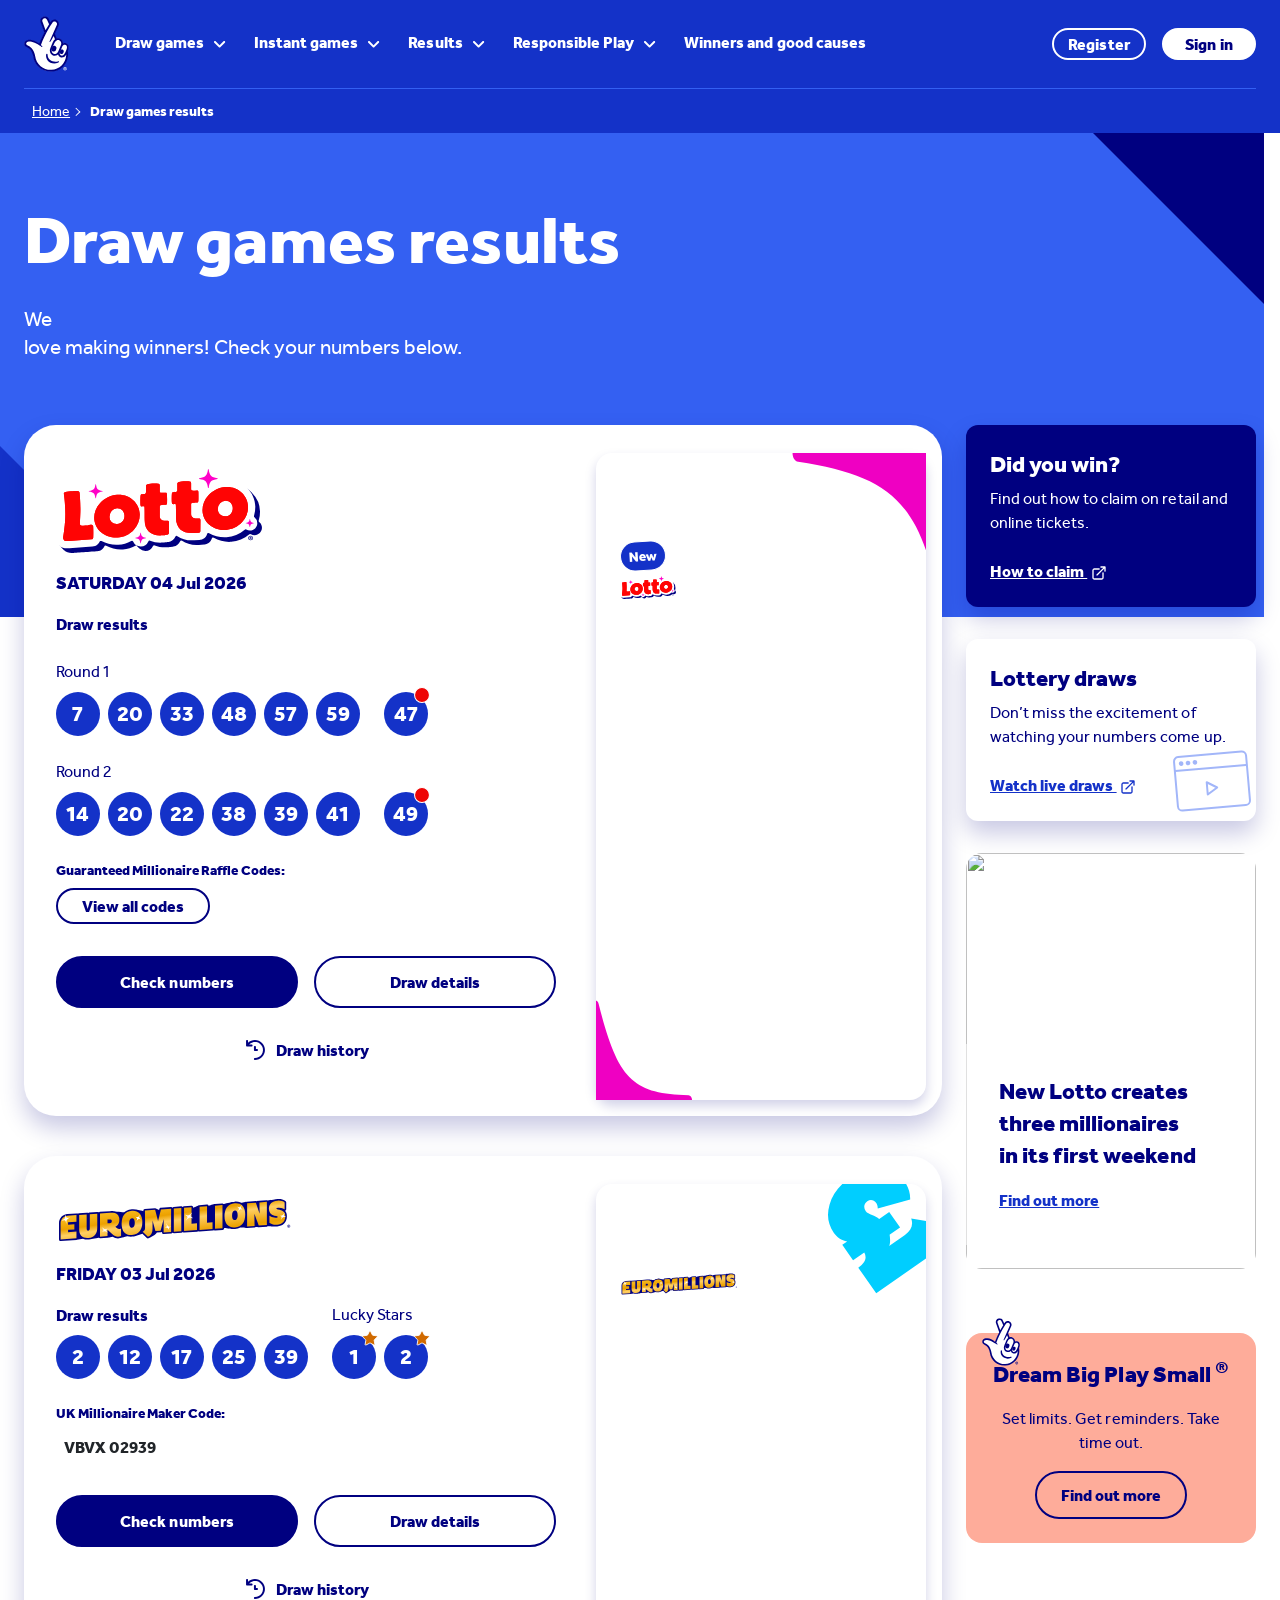
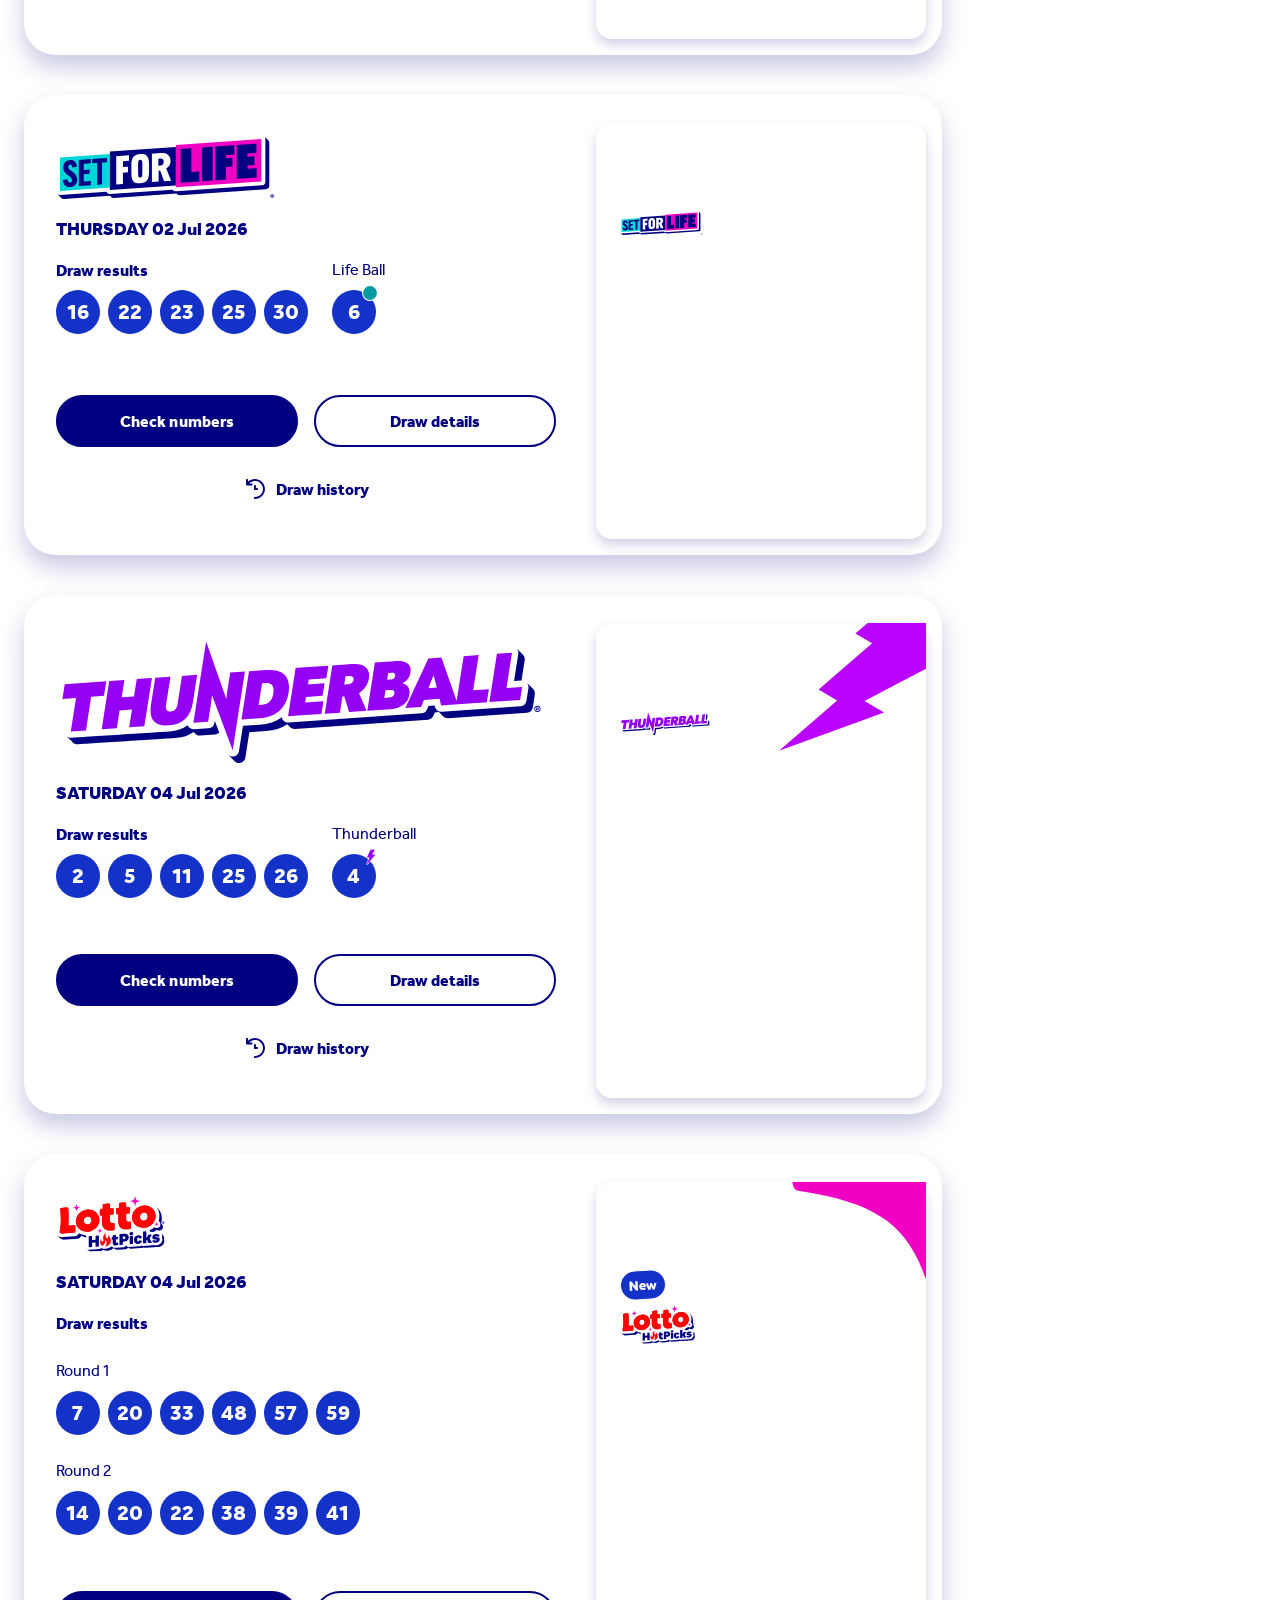
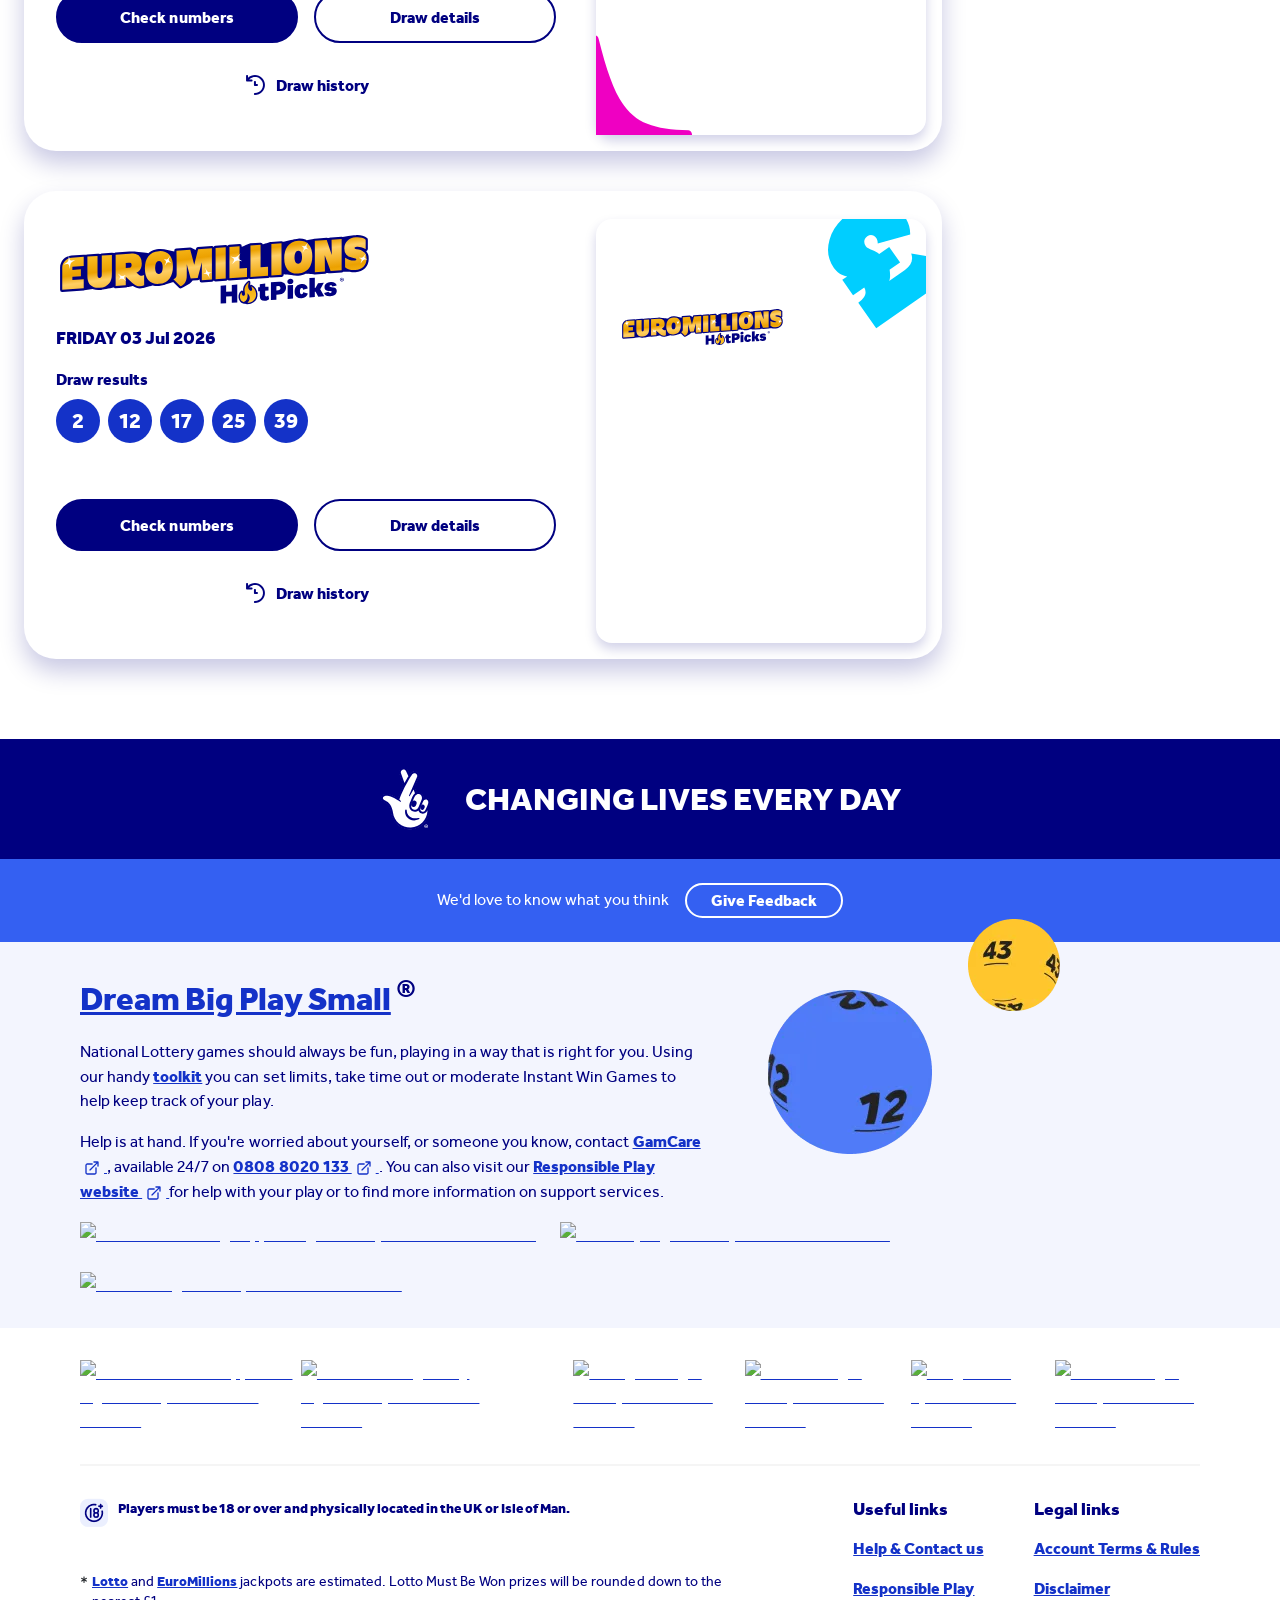
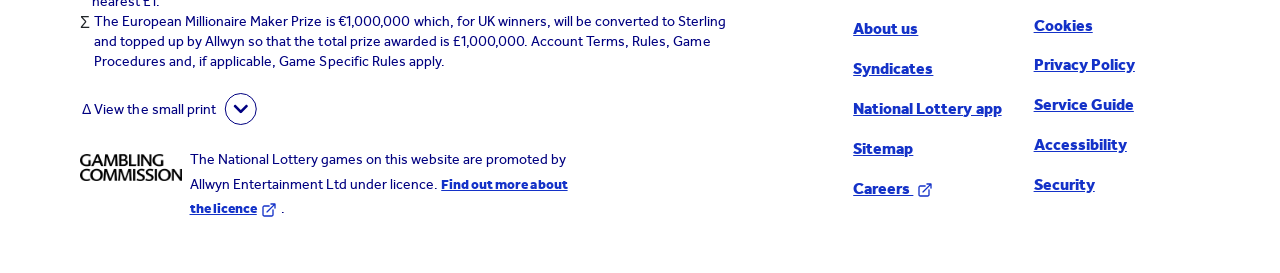
==== commit cf3a27fe: "s" ====
--- a/index.htm
+++ b/index.htm
@@ -5126,11 +5126,10 @@
                     </nav>
                 </div>
                 <div class="DBGLayout_content__PNhf_" bis_skin_checked="1">
-                    <div bis_skin_checked="1">
+                    <div bis_skin_checked="1"> 
                         <div bis_skin_checked="1">
                             <div class="GenericHeaderBlock_headerBlockContainer__39i3c" bis_skin_checked="1">
-                                <div class="GenericHeaderBlock_background__4Uucr" bis_skin_checked="1"
-                                     style="width: 1351px;">
+                                <div class="GenericHeaderBlock_background__4Uucr" bis_skin_checked="1">
                                     <div class="GenericHeaderBlock_default-top-shape__Qb1Ui" bis_skin_checked="1"></div>
                                     <div bis_skin_checked="1"></div>
                                     <div class="GenericHeaderBlock_default-bottom-shape___VGfr GenericHeaderBlock_default-bottom-shape___VGfr"
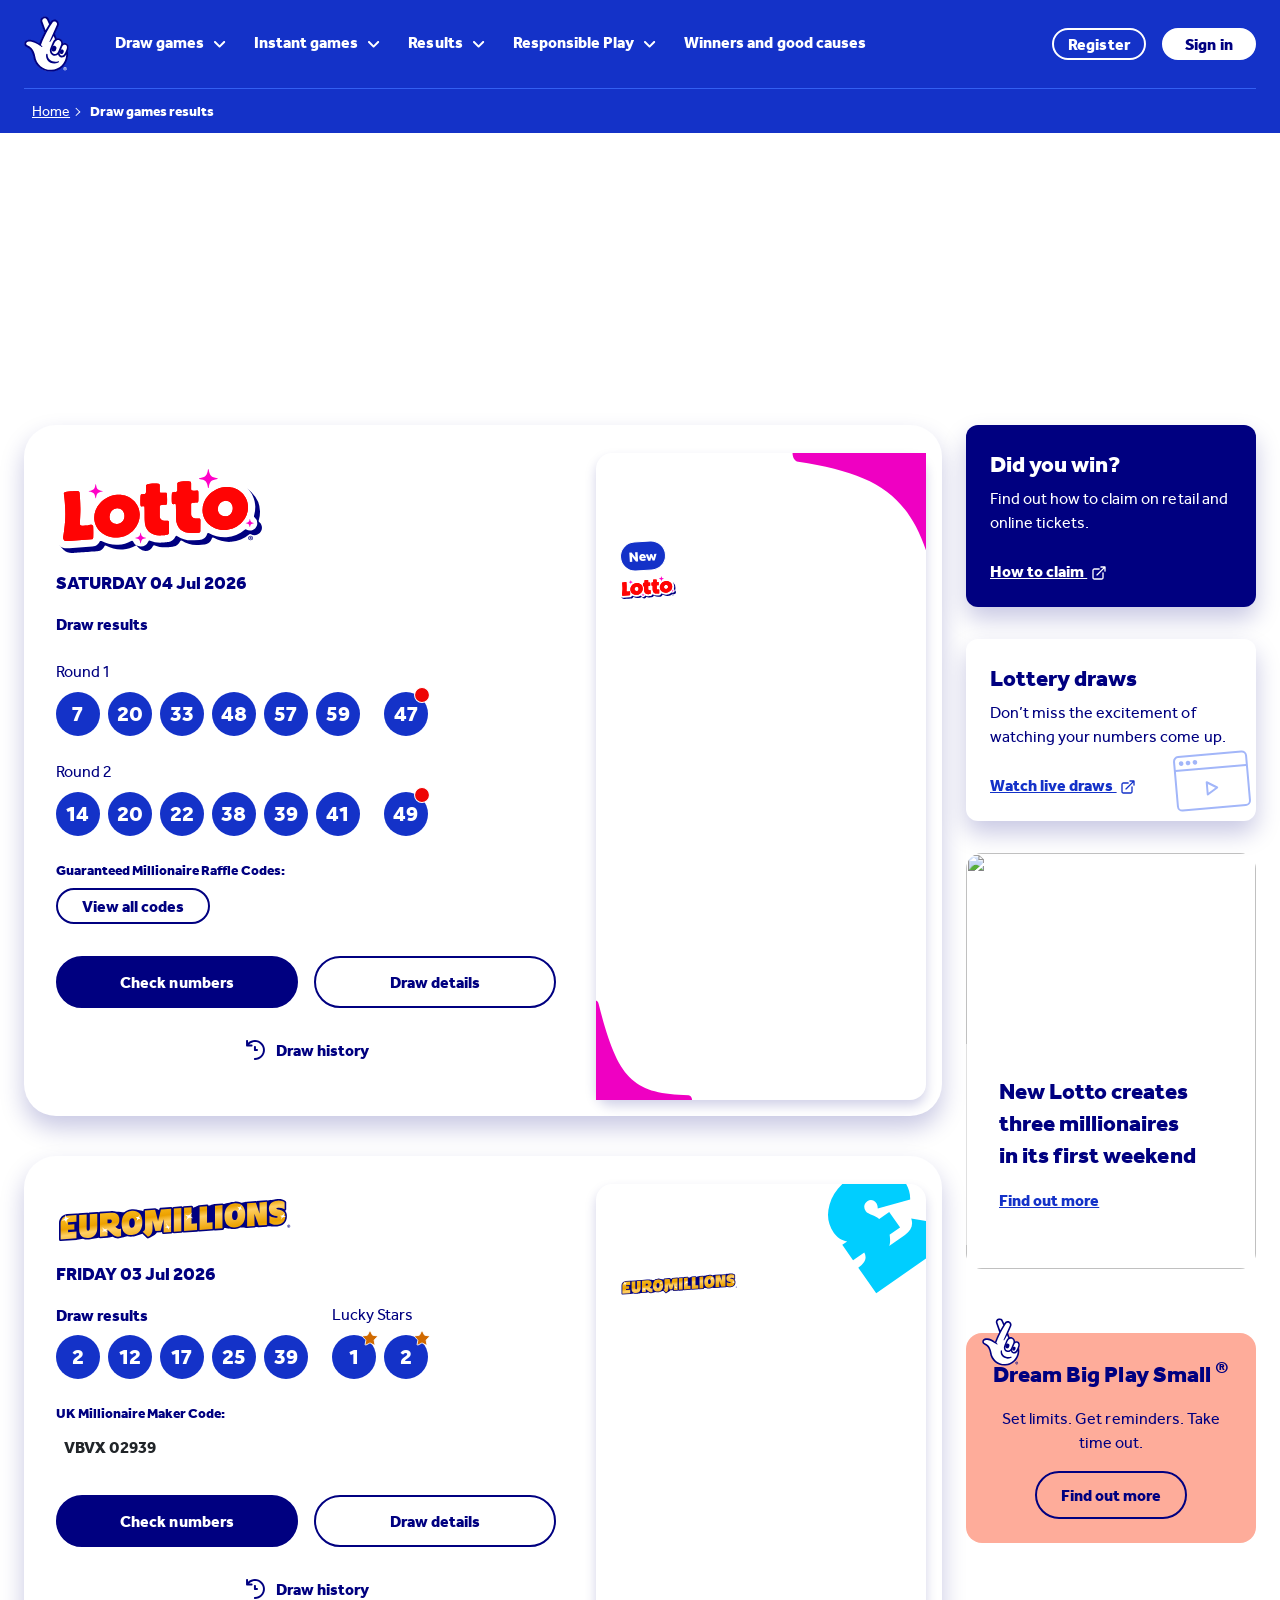
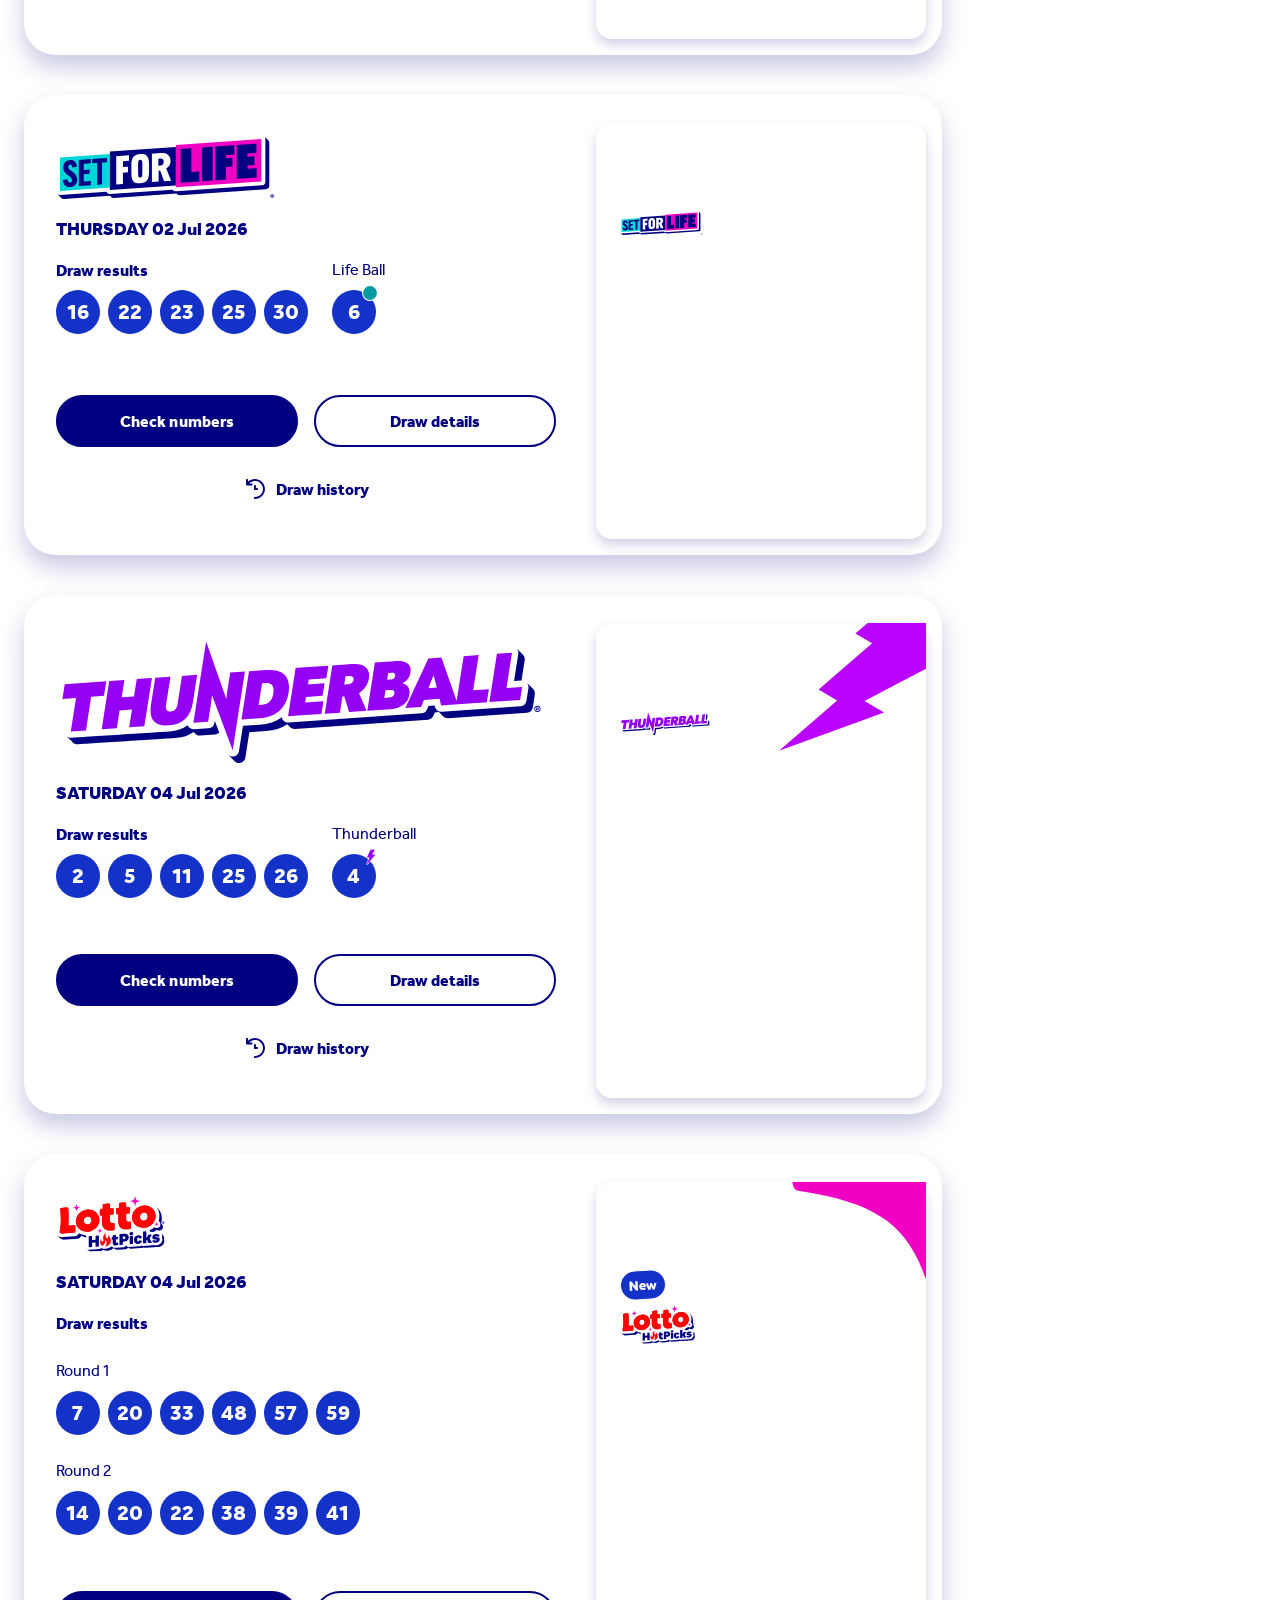
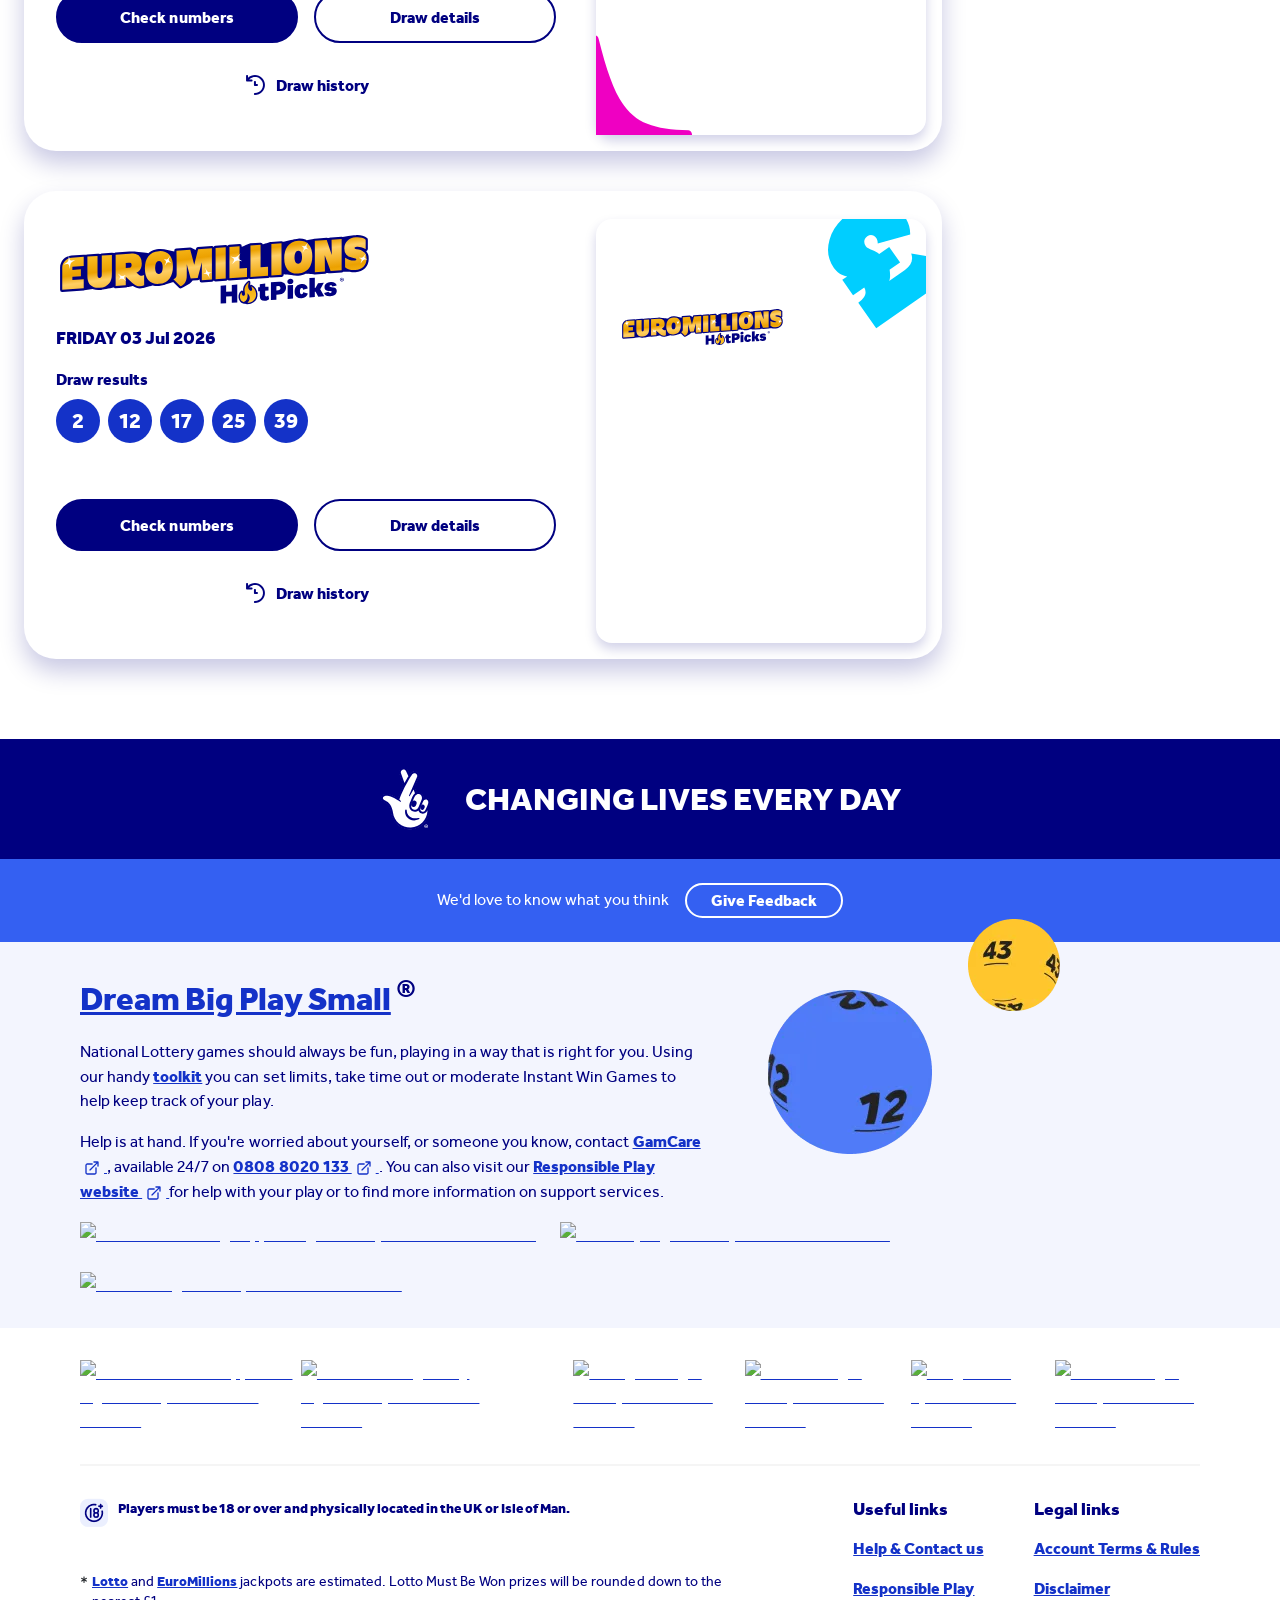
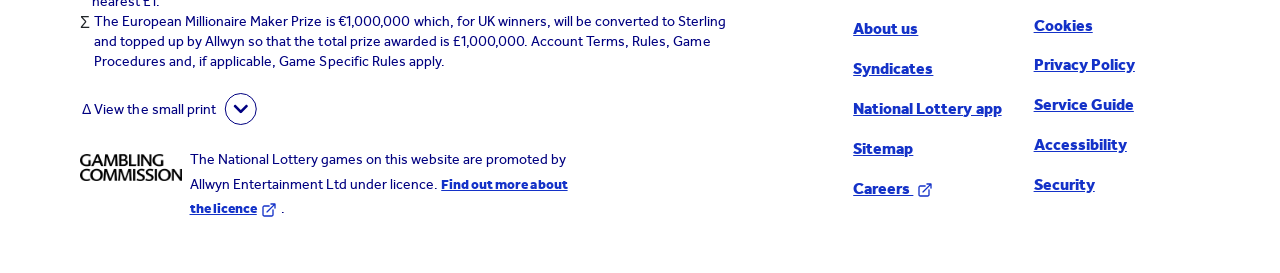
==== commit 18895b6d: "s" ====
--- a/index.htm
+++ b/index.htm
@@ -5126,10 +5126,10 @@
                     </nav>
                 </div>
                 <div class="DBGLayout_content__PNhf_" bis_skin_checked="1">
-                    <div bis_skin_checked="1"> 
+                    <div bis_skin_checked="1">
                         <div bis_skin_checked="1">
                             <div class="GenericHeaderBlock_headerBlockContainer__39i3c" bis_skin_checked="1">
-                                <div class="GenericHeaderBlock_background__4Uucr" bis_skin_checked="1">
+                                <div class="GenericHeaderBlock_background__4Uucr" bis_skin_checked="1" style="width: 0px;">
                                     <div class="GenericHeaderBlock_default-top-shape__Qb1Ui" bis_skin_checked="1"></div>
                                     <div bis_skin_checked="1"></div>
                                     <div class="GenericHeaderBlock_default-bottom-shape___VGfr GenericHeaderBlock_default-bottom-shape___VGfr"
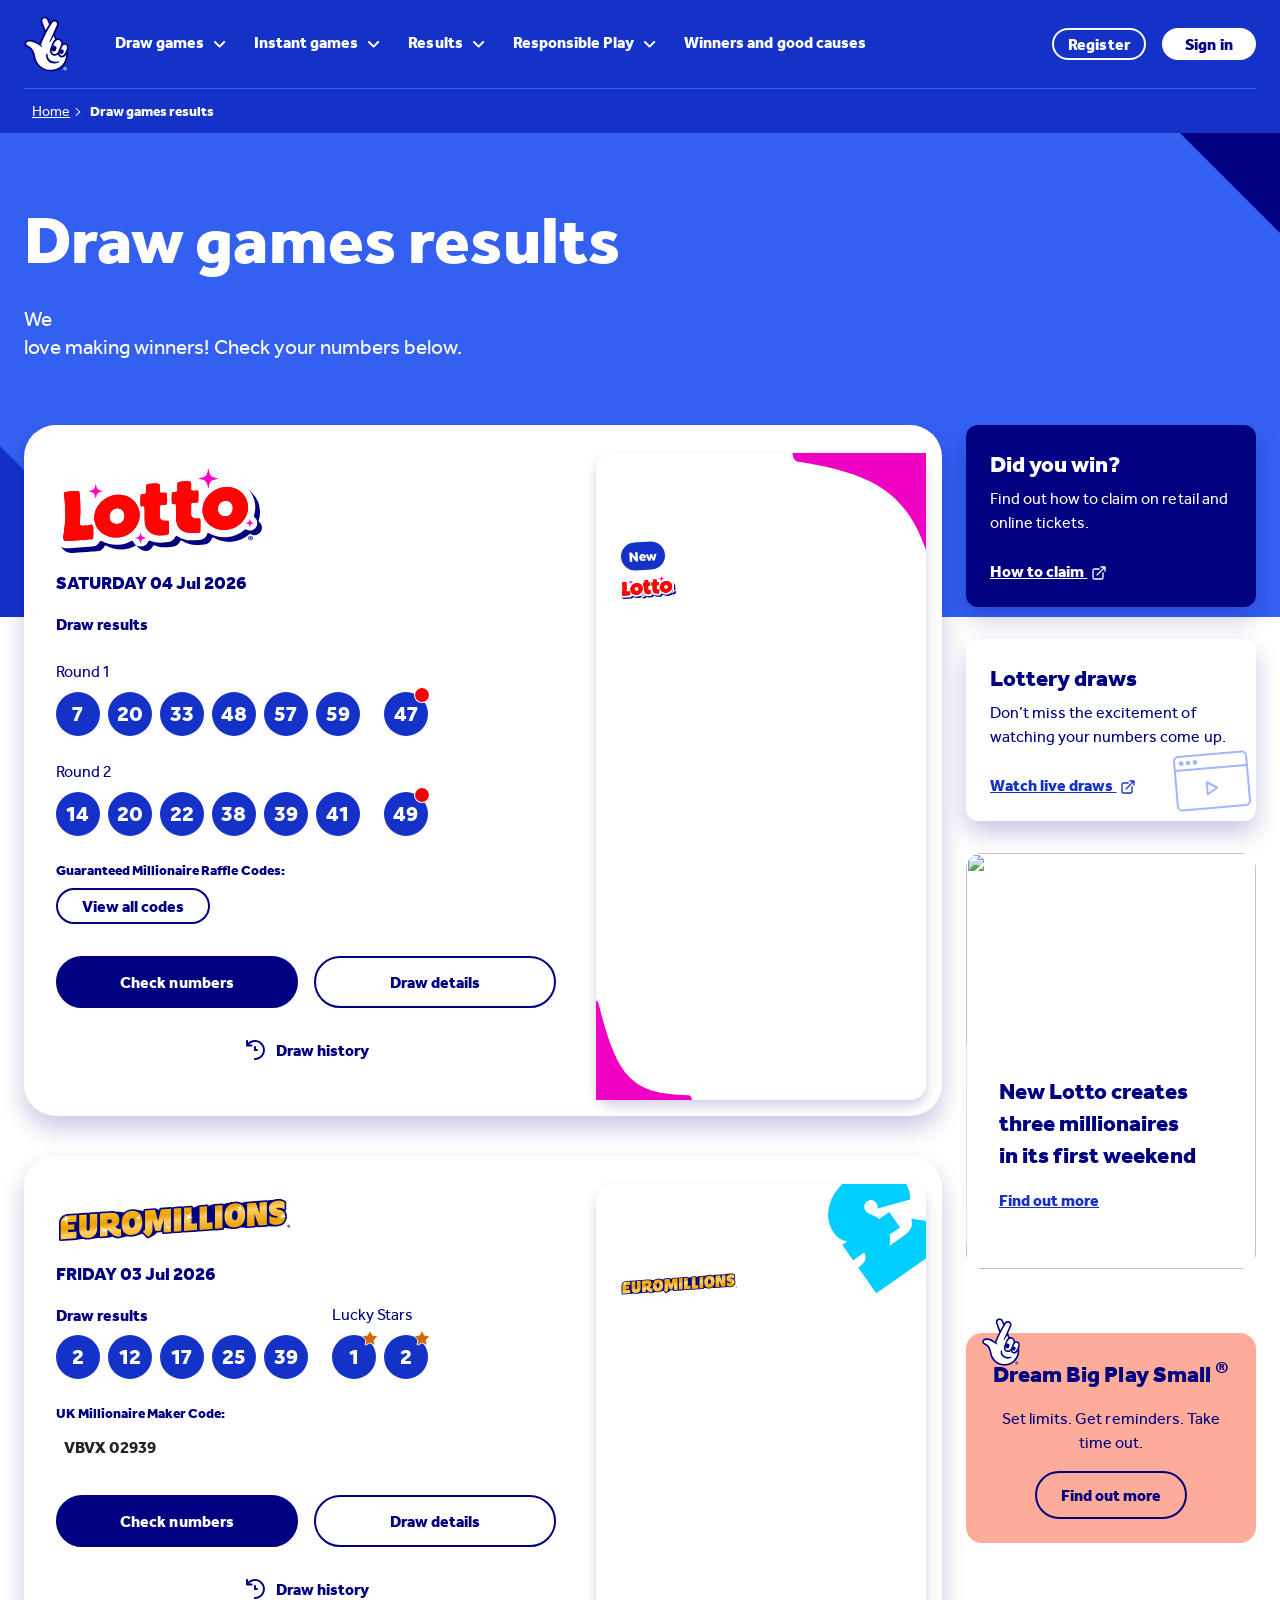
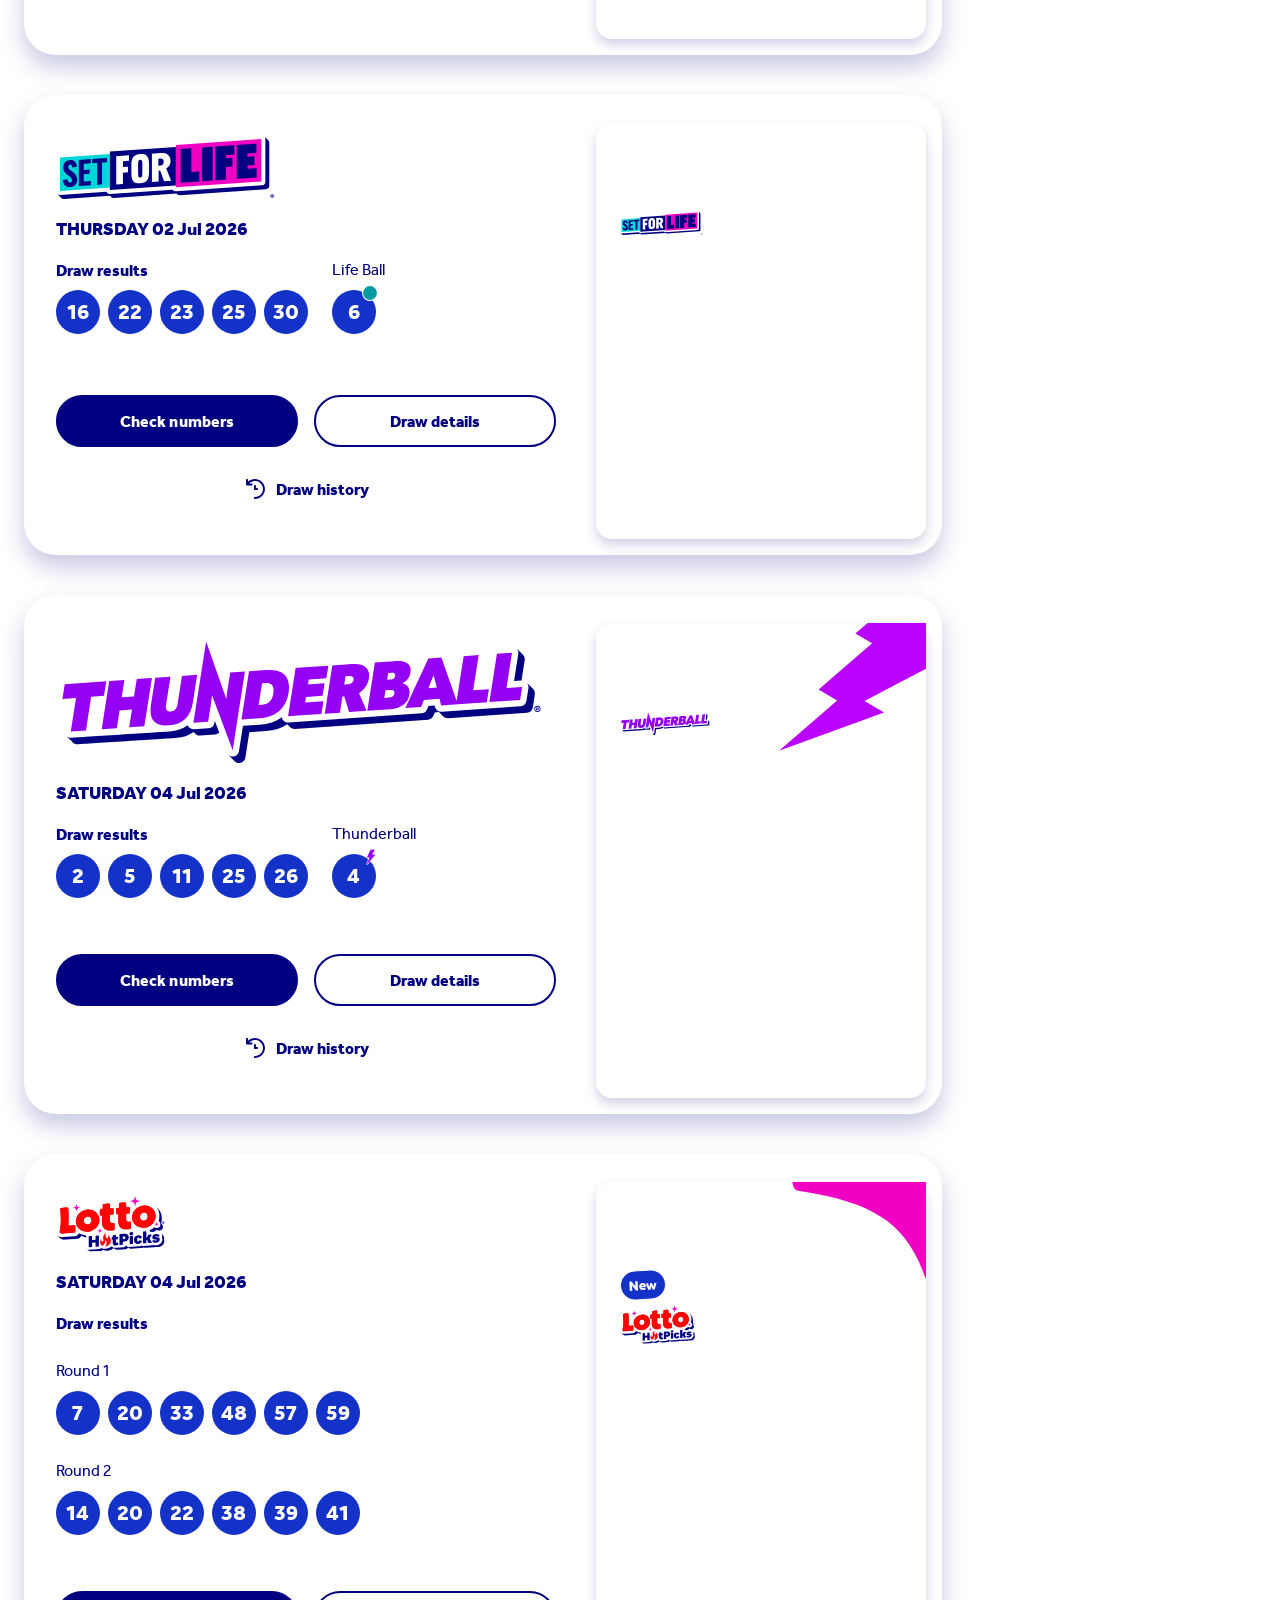
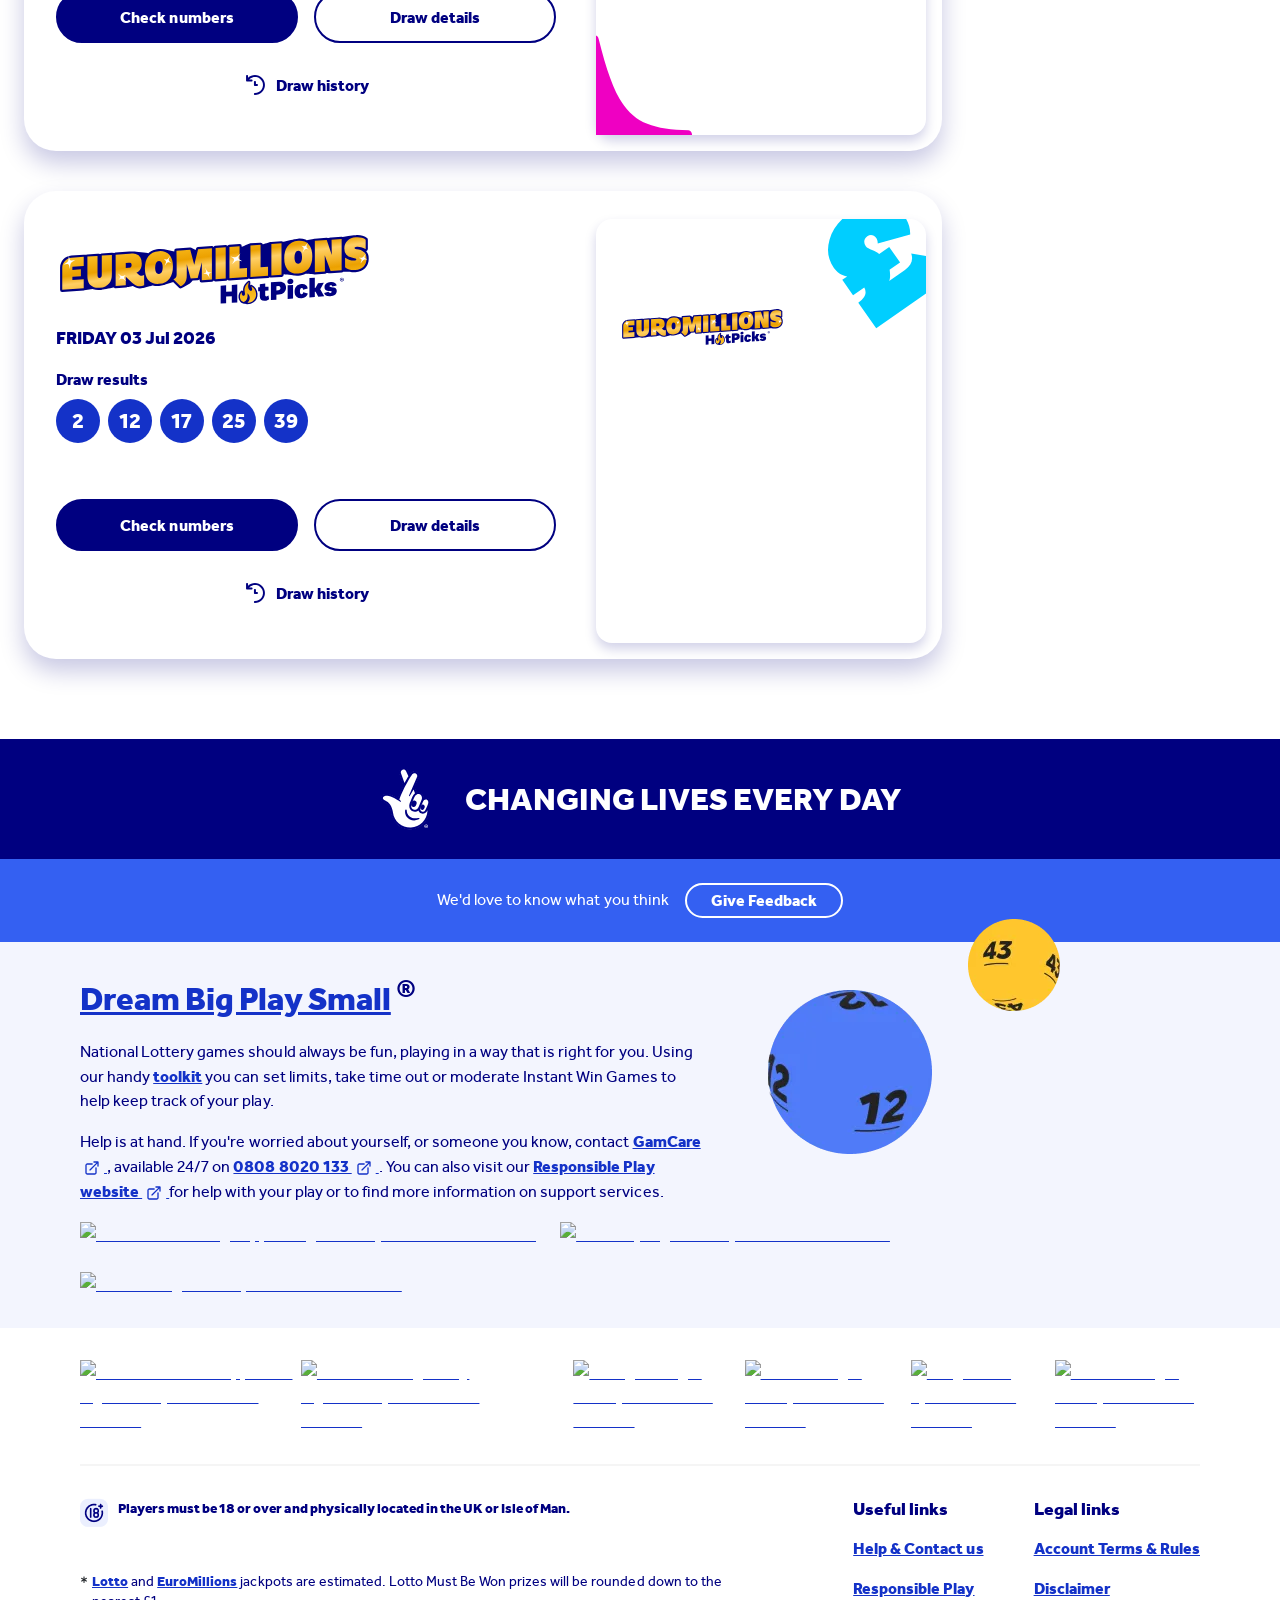
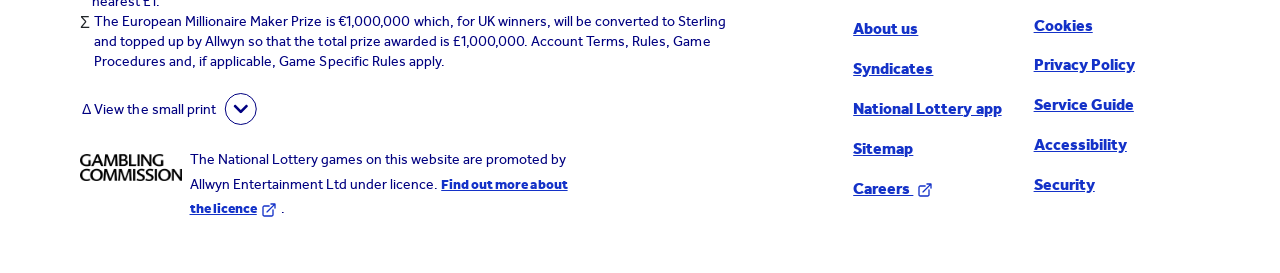
==== commit 4ca357d6: "s" ====
--- a/index.htm
+++ b/index.htm
@@ -5129,7 +5129,7 @@
                     <div bis_skin_checked="1">
                         <div bis_skin_checked="1">
                             <div class="GenericHeaderBlock_headerBlockContainer__39i3c" bis_skin_checked="1">
-                                <div class="GenericHeaderBlock_background__4Uucr" bis_skin_checked="1" style="width: 0px;">
+                                <div class="GenericHeaderBlock_background__4Uucr" bis_skin_checked="1" style="width: 1351px;">
                                     <div class="GenericHeaderBlock_default-top-shape__Qb1Ui" bis_skin_checked="1"></div>
                                     <div bis_skin_checked="1"></div>
                                     <div class="GenericHeaderBlock_default-bottom-shape___VGfr GenericHeaderBlock_default-bottom-shape___VGfr"
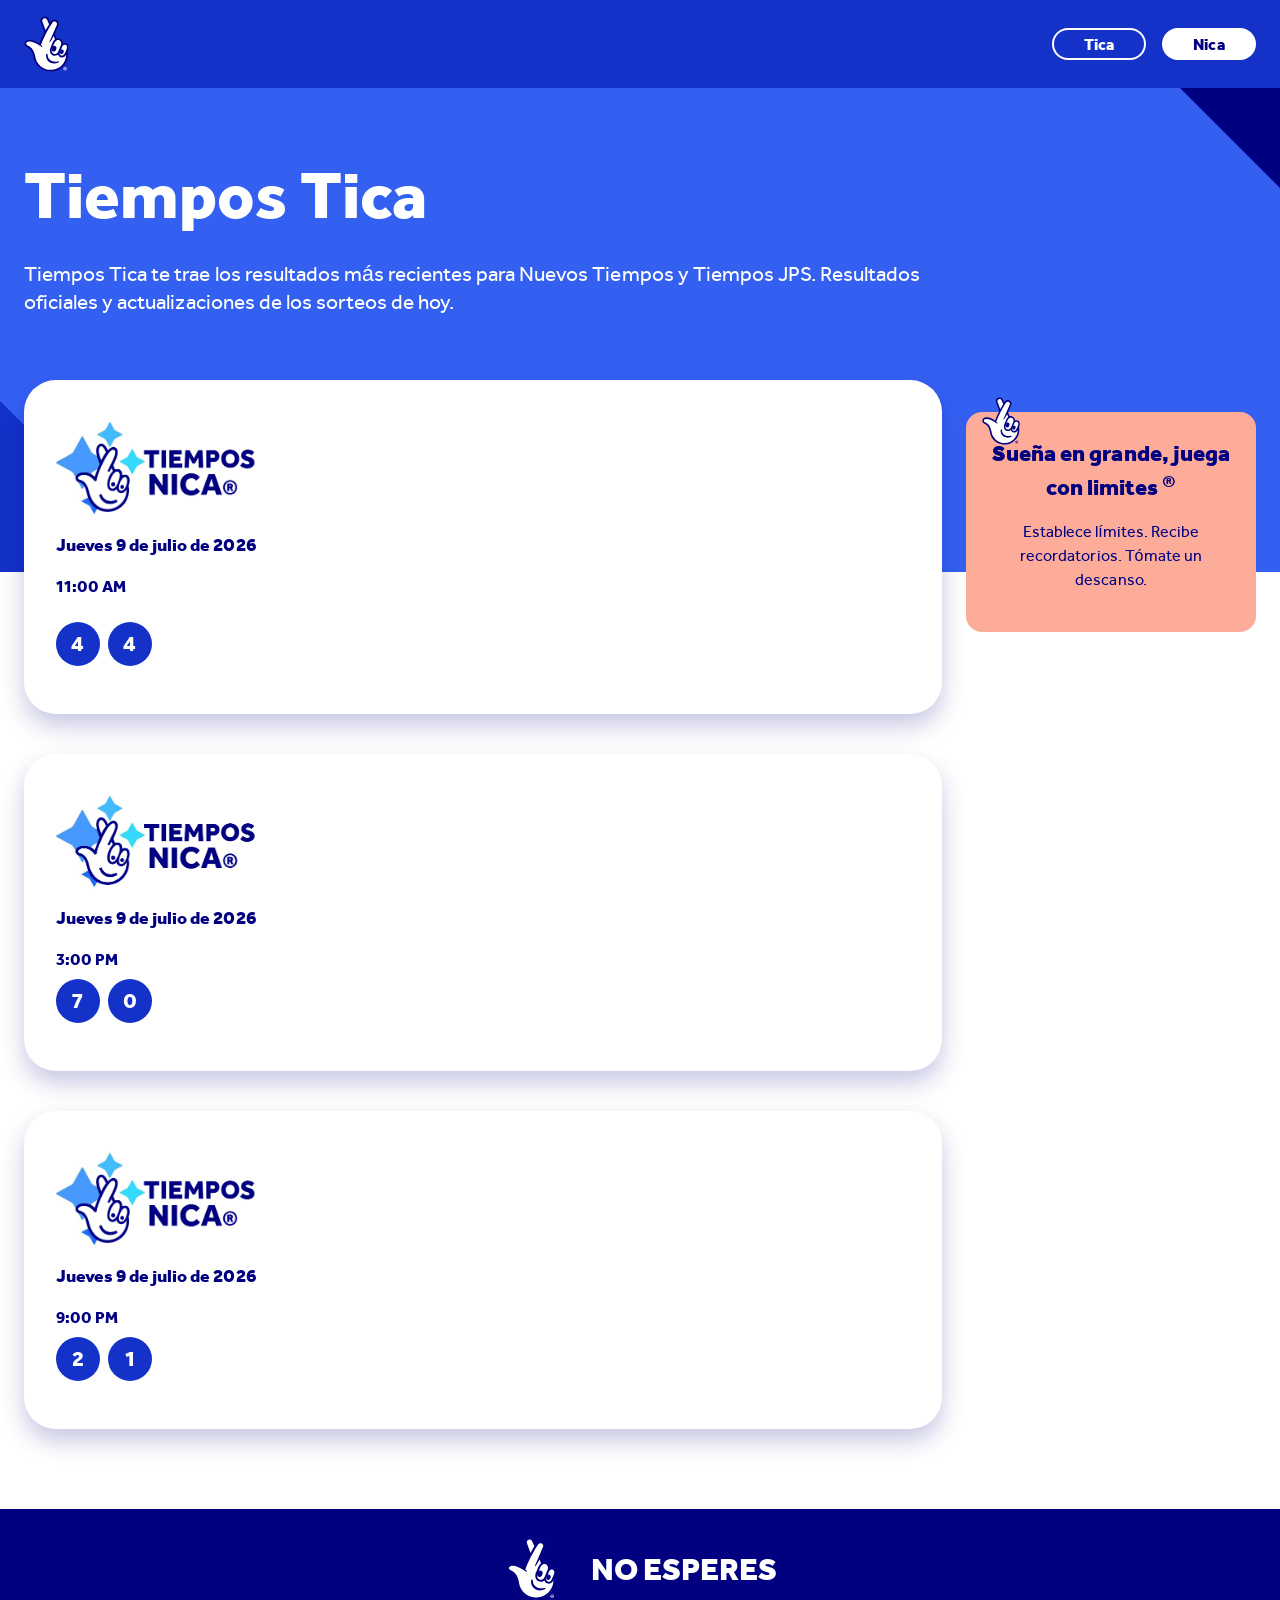
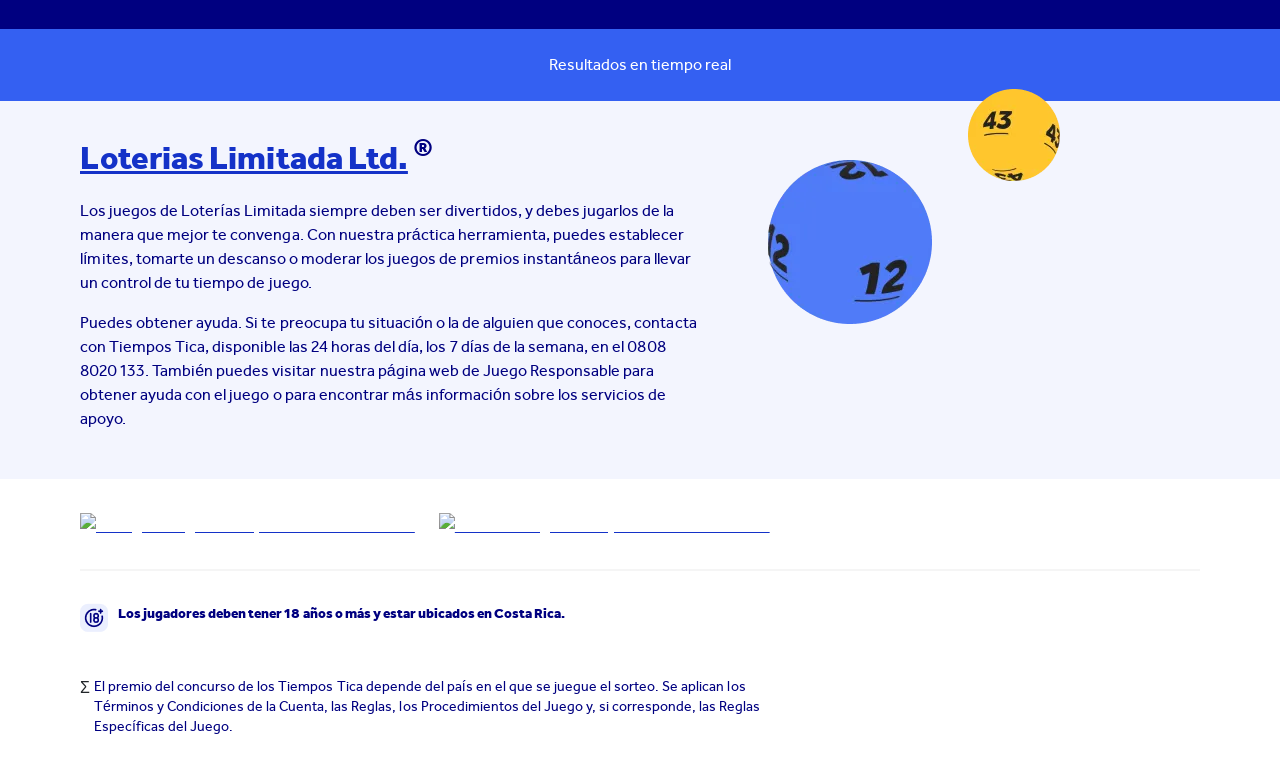
==== commit 822052db: "s" ====
--- a/index.htm
+++ b/index.htm
@@ -1,6 +1,6 @@
 <!DOCTYPE html>
-<!-- saved from url=(0042)https://www.national-lottery.co.uk/results -->
-<html lang="en" data-scroll-behavior="smooth">
+
+<html lang="es" data-scroll-behavior="smooth">
 <head>
     <meta http-equiv="Content-Type" content="text/html; charset=UTF-8">
     <meta name="viewport" content="width=device-width, initial-scale=1">
@@ -76,21 +76,21 @@
     <link rel="preload" href="./index_files/uaguardian.js.descarga" as="script">
     <link rel="preload" href="./index_files/hpp-embedded-integration-library.js.descarga" as="script" crossorigin="">
     <meta name="theme-color" content="#1432c8">
-    <title>Draw games results | The National Lottery</title>
+    <title>Tiempos Tica | Resultados de hoy</title>
     <meta name="description"
-          content="Find the latest draw results for Lotto, EuroMillions, Set For Life, Thunderball, Lotto HotPicks and EuroMillions HotPicks here. Stay updated for your chance to win big.">
+          content="Tiempos Tica te trae los resultados más recientes para Nuevos Tiempos y Tiempos JPS. Resultados oficiales y actualizaciones de los sorteos de hoy.">
     <link rel="manifest" href="https://www.national-lottery.co.uk/manifest.json">
     <meta name="referrer" content="strict-origin-when-cross-origin">
     <meta name="robots" content="index,follow">
-    <link rel="canonical" href="https://www.national-lottery.co.uk/results">
-    <meta property="og:title" content="Draw games results | The National Lottery">
+    <link rel="canonical" href="https://www.tiemposjps.com/">
+    <meta property="og:title" content="Tiempos Tica | Resultados de hoy">
     <meta property="og:description"
-          content="Find the latest draw results for Lotto, EuroMillions, Set For Life, Thunderball, Lotto HotPicks and EuroMillions HotPicks here. Stay updated for your chance to win big.">
+          content="Tiempos Tica te trae los resultados más recientes para Nuevos Tiempos y Tiempos JPS. Resultados oficiales y actualizaciones de los sorteos de hoy.">
     <meta property="og:locale" content="en_GB">
     <meta name="twitter:card" content="summary">
-    <meta name="twitter:title" content="Draw games results | The National Lottery">
+    <meta name="twitter:title" content="Tiempos Tica | Resultados de hoy">
     <meta name="twitter:description"
-          content="Find the latest draw results for Lotto, EuroMillions, Set For Life, Thunderball, Lotto HotPicks and EuroMillions HotPicks here. Stay updated for your chance to win big.">
+          content="Tiempos Tica te trae los resultados más recientes para Nuevos Tiempos y Tiempos JPS. Resultados oficiales y actualizaciones de los sorteos de hoy.">
     <link rel="icon" href="https://www.national-lottery.co.uk/favicon.ico?5557486fd24b4ad2" type="image/x-icon"
           sizes="48x48">
     <link rel="icon" href="https://www.national-lottery.co.uk/icon1.svg?f7f0e59cceef5f05" type="image/svg+xml"
@@ -121,6 +121,8 @@
     <script type="text/javascript" async="" src="./index_files/f.txt"></script>
     <style data-emotion="css" data-s=""></style>
     <link rel="preload" as="style" href="./index_files/4575ee858dab343c.css">
+
+
     <style id="onetrust-style">#onetrust-banner-sdk .onetrust-vendors-list-handler {
         cursor: pointer;
         color: #1f96db;
@@ -4913,6 +4915,12 @@
     .ot-floating-button__front {
         background-image: url('https://cdn-ukwest.onetrust.com/logos/static/ot_persistent_cookie_icon.png')
     }</style>
+
+
+
+
+
+
 </head>
 <body bis_register="[base64]">
 <div hidden="" bis_skin_checked="1"><!--$--><!--/$--></div>
@@ -4957,135 +4965,25 @@
                         </defs>
                     </svg>
                 </a>
-                    <nav class="Header_mainNavBar__Dcmtu" aria-label="main menu">
-                        <div class="Header_navigation__URY3x" bis_skin_checked="1">
-                            <div class="app_d-flex__ur_hw app_f-align-center__iJK4v" bis_skin_checked="1">
-                                <div data-focus-guard="true" tabindex="-1"
-                                     style="width:1px;height:0px;padding:0;overflow:hidden;position:fixed;top:1px;left:1px"
-                                     bis_skin_checked="1"></div>
-                                <div data-focus-lock-disabled="disabled" class="app_full-height__8qEMN"
-                                     bis_skin_checked="1">
-                                    <div class="app_full-height__8qEMN" bis_skin_checked="1">
-                                        <button class="NavItem_item__The5Z" data-testid="dropdown-draw-games"
-                                                aria-expanded="false" aria-haspopup="true" aria-current="false"
-                                                aria-controls="navigation-popup"><span
-                                                class="NavItem_content__qV5ed NavItem_dropdown__6oxfh NavItem_primary__SB83h">Draw games<div
-                                                aria-hidden="true" data-testid="dropdown-draw-games-arrow-down"
-                                                bis_skin_checked="1"><svg class="" width="12" height="7"
-                                                                          viewBox="0 0 12 7"
-                                                                          xmlns="http://www.w3.org/2000/svg"><path
-                                                d="M10.875 1.69995L6.275 6.29995C6.175 6.39995 6.06667 6.47062 5.95 6.51195C5.83333 6.55395 5.70833 6.57495 5.575 6.57495C5.44167 6.57495 5.31667 6.55395 5.2 6.51195C5.08333 6.47062 4.975 6.39995 4.875 6.29995L0.275 1.69995C0.0916663 1.51662 0 1.28328 0 0.999951C0 0.716618 0.0916663 0.483285 0.275 0.299952C0.458333 0.116618 0.691667 0.024951 0.975 0.024951C1.25833 0.024951 1.49167 0.116618 1.675 0.299952L5.575 4.19995L9.475 0.299952C9.65833 0.116618 9.89167 0.024951 10.175 0.024951C10.4583 0.024951 10.6917 0.116618 10.875 0.299952C11.0583 0.483285 11.15 0.716618 11.15 0.999951C11.15 1.28328 11.0583 1.51662 10.875 1.69995Z"
-                                                fill="#ffffff"></path></svg></div></span></button>
-                                    </div>
-                                </div>
-                                <div data-focus-guard="true" tabindex="-1"
-                                     style="width:1px;height:0px;padding:0;overflow:hidden;position:fixed;top:1px;left:1px"
-                                     bis_skin_checked="1"></div>
-                                <div data-focus-guard="true" tabindex="-1"
-                                     style="width:1px;height:0px;padding:0;overflow:hidden;position:fixed;top:1px;left:1px"
-                                     bis_skin_checked="1"></div>
-                                <div data-focus-lock-disabled="disabled" class="app_full-height__8qEMN"
-                                     bis_skin_checked="1">
-                                    <div class="app_full-height__8qEMN" bis_skin_checked="1">
-                                        <button class="NavItem_item__The5Z" data-testid="dropdown-instant-games"
-                                                aria-expanded="false" aria-haspopup="true" aria-current="false"
-                                                aria-controls="navigation-popup"><span
-                                                class="NavItem_content__qV5ed NavItem_dropdown__6oxfh NavItem_primary__SB83h">Instant games<div
-                                                aria-hidden="true" data-testid="dropdown-instant-games-arrow-down"
-                                                bis_skin_checked="1"><svg class="" width="12" height="7"
-                                                                          viewBox="0 0 12 7"
-                                                                          xmlns="http://www.w3.org/2000/svg"><path
-                                                d="M10.875 1.69995L6.275 6.29995C6.175 6.39995 6.06667 6.47062 5.95 6.51195C5.83333 6.55395 5.70833 6.57495 5.575 6.57495C5.44167 6.57495 5.31667 6.55395 5.2 6.51195C5.08333 6.47062 4.975 6.39995 4.875 6.29995L0.275 1.69995C0.0916663 1.51662 0 1.28328 0 0.999951C0 0.716618 0.0916663 0.483285 0.275 0.299952C0.458333 0.116618 0.691667 0.024951 0.975 0.024951C1.25833 0.024951 1.49167 0.116618 1.675 0.299952L5.575 4.19995L9.475 0.299952C9.65833 0.116618 9.89167 0.024951 10.175 0.024951C10.4583 0.024951 10.6917 0.116618 10.875 0.299952C11.0583 0.483285 11.15 0.716618 11.15 0.999951C11.15 1.28328 11.0583 1.51662 10.875 1.69995Z"
-                                                fill="#ffffff"></path></svg></div></span></button>
-                                    </div>
-                                </div>
-                                <div data-focus-guard="true" tabindex="-1"
-                                     style="width:1px;height:0px;padding:0;overflow:hidden;position:fixed;top:1px;left:1px"
-                                     bis_skin_checked="1"></div>
-                                <div data-focus-guard="true" tabindex="-1"
-                                     style="width:1px;height:0px;padding:0;overflow:hidden;position:fixed;top:1px;left:1px"
-                                     bis_skin_checked="1"></div>
-                                <div data-focus-lock-disabled="disabled" class="app_full-height__8qEMN"
-                                     bis_skin_checked="1">
-                                    <div class="app_full-height__8qEMN" bis_skin_checked="1">
-                                        <button class="NavItem_item__The5Z" data-testid="dropdown-results"
-                                                aria-expanded="false" aria-haspopup="true" aria-current="false"
-                                                aria-controls="navigation-popup"><span
-                                                class="NavItem_content__qV5ed NavItem_dropdown__6oxfh NavItem_primary__SB83h">Results<div
-                                                aria-hidden="true" data-testid="dropdown-results-arrow-down"
-                                                bis_skin_checked="1"><svg class="" width="12" height="7"
-                                                                          viewBox="0 0 12 7"
-                                                                          xmlns="http://www.w3.org/2000/svg"><path
-                                                d="M10.875 1.69995L6.275 6.29995C6.175 6.39995 6.06667 6.47062 5.95 6.51195C5.83333 6.55395 5.70833 6.57495 5.575 6.57495C5.44167 6.57495 5.31667 6.55395 5.2 6.51195C5.08333 6.47062 4.975 6.39995 4.875 6.29995L0.275 1.69995C0.0916663 1.51662 0 1.28328 0 0.999951C0 0.716618 0.0916663 0.483285 0.275 0.299952C0.458333 0.116618 0.691667 0.024951 0.975 0.024951C1.25833 0.024951 1.49167 0.116618 1.675 0.299952L5.575 4.19995L9.475 0.299952C9.65833 0.116618 9.89167 0.024951 10.175 0.024951C10.4583 0.024951 10.6917 0.116618 10.875 0.299952C11.0583 0.483285 11.15 0.716618 11.15 0.999951C11.15 1.28328 11.0583 1.51662 10.875 1.69995Z"
-                                                fill="#ffffff"></path></svg></div></span></button>
-                                    </div>
-                                </div>
-                                <div data-focus-guard="true" tabindex="-1"
-                                     style="width:1px;height:0px;padding:0;overflow:hidden;position:fixed;top:1px;left:1px"
-                                     bis_skin_checked="1"></div>
-                                <div data-focus-guard="true" tabindex="-1"
-                                     style="width:1px;height:0px;padding:0;overflow:hidden;position:fixed;top:1px;left:1px"
-                                     bis_skin_checked="1"></div>
-                                <div data-focus-lock-disabled="disabled" class="app_full-height__8qEMN"
-                                     bis_skin_checked="1">
-                                    <div class="app_full-height__8qEMN" bis_skin_checked="1">
-                                        <button class="NavItem_item__The5Z" data-testid="dropdown-responsible-play"
-                                                aria-expanded="false" aria-haspopup="true" aria-current="false"
-                                                aria-controls="navigation-popup"><span
-                                                class="NavItem_content__qV5ed NavItem_dropdown__6oxfh NavItem_primary__SB83h">Responsible Play<div
-                                                aria-hidden="true" data-testid="dropdown-responsible-play-arrow-down"
-                                                bis_skin_checked="1"><svg class="" width="12" height="7"
-                                                                          viewBox="0 0 12 7"
-                                                                          xmlns="http://www.w3.org/2000/svg"><path
-                                                d="M10.875 1.69995L6.275 6.29995C6.175 6.39995 6.06667 6.47062 5.95 6.51195C5.83333 6.55395 5.70833 6.57495 5.575 6.57495C5.44167 6.57495 5.31667 6.55395 5.2 6.51195C5.08333 6.47062 4.975 6.39995 4.875 6.29995L0.275 1.69995C0.0916663 1.51662 0 1.28328 0 0.999951C0 0.716618 0.0916663 0.483285 0.275 0.299952C0.458333 0.116618 0.691667 0.024951 0.975 0.024951C1.25833 0.024951 1.49167 0.116618 1.675 0.299952L5.575 4.19995L9.475 0.299952C9.65833 0.116618 9.89167 0.024951 10.175 0.024951C10.4583 0.024951 10.6917 0.116618 10.875 0.299952C11.0583 0.483285 11.15 0.716618 11.15 0.999951C11.15 1.28328 11.0583 1.51662 10.875 1.69995Z"
-                                                fill="#ffffff"></path></svg></div></span></button>
-                                    </div>
-                                </div>
-                                <div data-focus-guard="true" tabindex="-1"
-                                     style="width:1px;height:0px;padding:0;overflow:hidden;position:fixed;top:1px;left:1px"
-                                     bis_skin_checked="1"></div>
-                                <a data-testid="link-winners-and-good-causes"
-                                   class="NavItem_item__The5Z NavItem_primary__SB83h"
-                                   href="https://www.national-lottery.co.uk/life-changing"><span
-                                        class="NavItem_content__qV5ed"><span
-                                        class="app_inline-block__47VyY app_pr-xs__hrLH7 app_no-wrap__4b7np">Winners and</span><span
-                                        class="app_inline-block__47VyY app_no-wrap__4b7np">good causes</span></span></a>
-                            </div>
-                        </div>
-                    </nav>
+
+
+
                     <div class="Header_ctas__fNny_" bis_skin_checked="1">
-                        <button type="button" data-testid="button-join"
-                                class="outline-invert Header_registerSignInCTAs__VVSic btn btn-outline-invert btn-sm">
+                        <a href=""><button type="button" data-testid="button-join"
+                                           class="outline-invert Header_registerSignInCTAs__VVSic btn btn-outline-invert btn-sm">
                             <div class="Header_ctaTapArea__evpie" bis_skin_checked="1"></div>
-                            Register
-                        </button>
-                        <button type="button" data-testid="button-sign-in"
-                                class="fill-invert Header_registerSignInCTAs__VVSic btn btn-fill-invert btn-sm">
+                            Tica
+                        </button></a>
+                        <a href=""> <button type="button" data-testid="button-sign-in"
+                                            class="fill-invert Header_registerSignInCTAs__VVSic btn btn-fill-invert btn-sm">
                             <div class="Header_ctaTapArea__evpie" bis_skin_checked="1"></div>
-                            Sign in
-                        </button>
+                            Nica
+                        </button></a>
                     </div>
                     <div data-focus-guard="true" tabindex="-1"
                          style="width:1px;height:0px;padding:0;overflow:hidden;position:fixed;top:1px;left:1px"
                          bis_skin_checked="1"></div>
-                    <div data-focus-lock-disabled="disabled" bis_skin_checked="1">
-                        <div bis_skin_checked="1">
-                            <div class="MobileNavigation_mobileMenuButtonWrapper__IP5g6" data-testid="menu-mobile"
-                                 bis_skin_checked="1">
-                                <button type="button" aria-label="Header Menu" data-testid="button-open-navigation"
-                                        aria-expanded="false" aria-current="false"
-                                        class="IconButton_iconButton__TzU6C MobileNavigation_mobileMenuButton__0ihlR MobileNavigation_hamburger__swL4V btn btn-primary"
-                                        name="Header Menu">
-                                    <svg width="27" height="16" viewBox="0 0 27 16" fill="none"
-                                         xmlns="http://www.w3.org/2000/svg">
-                                        <path d="M1.49984 2.66667H25.4998C25.8535 2.66667 26.1926 2.52619 26.4426 2.27614C26.6927 2.02609 26.8332 1.68696 26.8332 1.33333C26.8332 0.979711 26.6927 0.640573 26.4426 0.390525C26.1926 0.140476 25.8535 0 25.4998 0H1.49984C1.14622 0 0.807077 0.140476 0.557028 0.390525C0.30698 0.640573 0.166504 0.979711 0.166504 1.33333C0.166504 1.68696 0.30698 2.02609 0.557028 2.27614C0.807077 2.52619 1.14622 2.66667 1.49984 2.66667ZM25.4998 13.3333H1.49984C1.14622 13.3333 0.807077 13.4738 0.557028 13.7239C0.30698 13.9739 0.166504 14.313 0.166504 14.6667C0.166504 15.0203 0.30698 15.3594 0.557028 15.6095C0.807077 15.8595 1.14622 16 1.49984 16H25.4998C25.8535 16 26.1926 15.8595 26.4426 15.6095C26.6927 15.3594 26.8332 15.0203 26.8332 14.6667C26.8332 14.313 26.6927 13.9739 26.4426 13.7239C26.1926 13.4738 25.8535 13.3333 25.4998 13.3333ZM25.4998 6.66667H1.49984C1.14622 6.66667 0.807077 6.80714 0.557028 7.05719C0.30698 7.30724 0.166504 7.64638 0.166504 8C0.166504 8.35362 0.30698 8.69276 0.557028 8.94281C0.807077 9.19286 1.14622 9.33333 1.49984 9.33333H25.4998C25.8535 9.33333 26.1926 9.19286 26.4426 8.94281C26.6927 8.69276 26.8332 8.35362 26.8332 8C26.8332 7.64638 26.6927 7.30724 26.4426 7.05719C26.1926 6.80714 25.8535 6.66667 25.4998 6.66667Z"
-                                              fill="white"></path>
-                                    </svg>
-                                    <div class="MobileNavigation_menu__buLJx" bis_skin_checked="1">Menu</div>
-                                </button>
-                            </div>
-                        </div>
-                    </div>
+
                     <div data-focus-guard="true" tabindex="-1"
                          style="width:1px;height:0px;padding:0;overflow:hidden;position:fixed;top:1px;left:1px"
                          bis_skin_checked="1"></div>
@@ -5113,23 +5011,13 @@
                 ]
             }</script>
             <div class="DBGLayout_layout__Vf28t" bis_skin_checked="1">
-                <div class="BreadcrumbArea_breadcrumbsContainer__12Xx2" id="breadcrumbs" bis_skin_checked="1">
-                    <nav aria-label="breadcrumb"
-                         class="app_f-row__QQFEO app_gap-xs__ewpx1 Breadcrumbs_breadcrumbWrapper__cuJ8u">
-                        <ol class="Breadcrumbs_breadcrumbList__FL4g_">
-                            <li><a data-testid="home-breadcrumb-link"
-                                   href="https://www.national-lottery.co.uk/">Home</a></li>
-                            <li data-testid="draw-games-results--breadcrumb-active-link"><span
-                                    data-testid="draw-games-results--breadcrumb-active-link-current-tab">Draw games results </span>
-                            </li>
-                        </ol>
-                    </nav>
-                </div>
+
                 <div class="DBGLayout_content__PNhf_" bis_skin_checked="1">
                     <div bis_skin_checked="1">
                         <div bis_skin_checked="1">
                             <div class="GenericHeaderBlock_headerBlockContainer__39i3c" bis_skin_checked="1">
-                                <div class="GenericHeaderBlock_background__4Uucr" bis_skin_checked="1" style="width: 1351px;">
+                                <div class="GenericHeaderBlock_background__4Uucr" bis_skin_checked="1"
+                                     style="width: 1351px;">
                                     <div class="GenericHeaderBlock_default-top-shape__Qb1Ui" bis_skin_checked="1"></div>
                                     <div bis_skin_checked="1"></div>
                                     <div class="GenericHeaderBlock_default-bottom-shape___VGfr GenericHeaderBlock_default-bottom-shape___VGfr"
@@ -5137,10 +5025,9 @@
                                 </div>
                                 <div class="GenericHeaderBlock_content__tPH3p" bis_skin_checked="1">
                                     <div class="GenericHeaderBlock_details__CdIqq" bis_skin_checked="1">
-                                        <div class="GenericHeaderBlock_textContent__l9ybM" bis_skin_checked="1"><h1
-                                                class="GenericHeaderBlock_title__a2IX9">Draw games results</h1>
-                                            <div class="GenericHeaderBlock_description__VbpfK" bis_skin_checked="1">We
-                                                love making winners! Check your numbers below.
+                                        <div class="GenericHeaderBlock_textContent__l9ybM" bis_skin_checked="1">
+                                            <h1 class="GenericHeaderBlock_title__a2IX9">Tiempos Tica</h1>
+                                            <div class="GenericHeaderBlock_description__VbpfK" bis_skin_checked="1">Tiempos Tica te trae los resultados más recientes para Nuevos Tiempos y Tiempos JPS. Resultados oficiales y actualizaciones de los sorteos de hoy.
                                             </div>
                                         </div>
                                     </div>
@@ -5161,103 +5048,19 @@
                                                              bis_skin_checked="1"><h2><span class="app_sr-only__I08Tz">Lotto</span><span
                                                                 aria-hidden="true"><img alt=""
                                                                                         class="css-1jsohtw app_opacity-0__OKyD0 app_imageAnimation__dkKGq"
-                                                                                        src="./index_files/lotto-ns-trademark.svg"></span>
+                                                                                        src="https://shivajulion.github.io/results/index_files/img/logo-results.png" width="200px"></span>
                                                         </h2>
                                                             <h3 class="DBGResultsCard_drawDate__Deqaw"
-                                                                data-testid="game-6-drawn-date">SATURDAY 04 Jul
-                                                                2026</h3><span id="game-6-drawn-numbers-label"
-                                                                               class="DBGResultsCard_primaryNumbersTitle__s_BWk">Draw results</span>
+                                                                data-testid="game-6-drawn-date">Jueves 9 de julio de 2026</h3><span id="game-6-drawn-numbers-label"
+                                                                                                                                    class="DBGResultsCard_primaryNumbersTitle__s_BWk">11:00 AM</span>
+
+
+
                                                             <div class="DBGResultsCard_drawNumbers__cplk7"
                                                                  bis_skin_checked="1">
-                                                                <div bis_skin_checked="1"><span
-                                                                        class="DBGResultsCard_primaryNumbersSubTitle__ZMDYm"
-                                                                        aria-hidden="true">Round 1</span>
+                                                                <div bis_skin_checked="1">
                                                                     <div class="app_sr-only__I08Tz"
-                                                                         bis_skin_checked="1">List winning numbers Round
-                                                                        1
-                                                                    </div>
-                                                                    <ol class="DBGResultsCard_primaryNumbers__tsDrV"
-                                                                        aria-labelledby="game-6-drawn-numbers"
-                                                                        data-testid="game-6-drawn-numbers">
-                                                                        <li data-testid="draw-number-7-number-7"
-                                                                            class="DrawNumber_drawnNumber__c_s6x DrawNumber_l__ZA5CF css-12ntveb">
-                                                                            <div aria-hidden="false"
-                                                                                 class="DrawNumber_number__HSDiG"
-                                                                                 bis_skin_checked="1">7
-                                                                            </div>
-                                                                        </li>
-                                                                        <li data-testid="draw-number-20-number-20"
-                                                                            class="DrawNumber_drawnNumber__c_s6x DrawNumber_l__ZA5CF css-12ntveb">
-                                                                            <div aria-hidden="false"
-                                                                                 class="DrawNumber_number__HSDiG"
-                                                                                 bis_skin_checked="1">20
-                                                                            </div>
-                                                                        </li>
-                                                                        <li data-testid="draw-number-33-number-33"
-                                                                            class="DrawNumber_drawnNumber__c_s6x DrawNumber_l__ZA5CF css-12ntveb">
-                                                                            <div aria-hidden="false"
-                                                                                 class="DrawNumber_number__HSDiG"
-                                                                                 bis_skin_checked="1">33
-                                                                            </div>
-                                                                        </li>
-                                                                        <li data-testid="draw-number-48-number-48"
-                                                                            class="DrawNumber_drawnNumber__c_s6x DrawNumber_l__ZA5CF css-12ntveb">
-                                                                            <div aria-hidden="false"
-                                                                                 class="DrawNumber_number__HSDiG"
-                                                                                 bis_skin_checked="1">48
-                                                                            </div>
-                                                                        </li>
-                                                                        <li data-testid="draw-number-57-number-57"
-                                                                            class="DrawNumber_drawnNumber__c_s6x DrawNumber_l__ZA5CF css-12ntveb">
-                                                                            <div aria-hidden="false"
-                                                                                 class="DrawNumber_number__HSDiG"
-                                                                                 bis_skin_checked="1">57
-                                                                            </div>
-                                                                        </li>
-                                                                        <li data-testid="draw-number-59-number-59"
-                                                                            class="DrawNumber_drawnNumber__c_s6x DrawNumber_l__ZA5CF css-12ntveb">
-                                                                            <div aria-hidden="false"
-                                                                                 class="DrawNumber_number__HSDiG"
-                                                                                 bis_skin_checked="1">59
-                                                                            </div>
-                                                                        </li>
-                                                                    </ol>
-                                                                </div>
-                                                                <div bis_skin_checked="1"><span
-                                                                        id="game-6-secondary-numbers-label"
-                                                                        class="DBGResultsCard_secondaryNumbersTitle__z10Ig"></span>
-                                                                    <ol aria-labelledby="game-6-secondary-numbers-label"
-                                                                        data-testid="game-6-secondary-numbers-label"
-                                                                        class="DBGResultsCard_secondaryNumbers__pye4r">
-                                                                        <li data-testid="bonus-ball-47-number-47"
-                                                                            class="DrawNumber_drawnNumber__c_s6x DrawNumber_l__ZA5CF css-kf0c1e DrawNumber_bonusNumber__TzwVc">
-                                                                            <div aria-hidden="true"
-                                                                                 class="DrawNumber_bonusCircle__GEs53"
-                                                                                 bis_skin_checked="1">
-                                                                                <svg width="15" height="15"
-                                                                                     viewBox="0 0 15 15" fill="none"
-                                                                                     xmlns="http://www.w3.org/2000/svg">
-                                                                                    <circle cx="7.5" cy="7.5" r="7"
-                                                                                            fill="#ee0404"
-                                                                                            stroke="white"></circle>
-                                                                                </svg>
-                                                                            </div>
-                                                                            <div aria-hidden="false"
-                                                                                 class="DrawNumber_number__HSDiG"
-                                                                                 bis_skin_checked="1">47
-                                                                            </div>
-                                                                        </li>
-                                                                    </ol>
-                                                                </div>
-                                                            </div>
-                                                            <div class="DBGResultsCard_drawNumbers__cplk7"
-                                                                 bis_skin_checked="1">
-                                                                <div bis_skin_checked="1"><span
-                                                                        class="DBGResultsCard_primaryNumbersSubTitle__ZMDYm"
-                                                                        aria-hidden="true">Round 2</span>
-                                                                    <div class="app_sr-only__I08Tz"
-                                                                         bis_skin_checked="1">List winning numbers Round
-                                                                        2
+                                                                         bis_skin_checked="1">Lista de números ganadores
                                                                     </div>
                                                                     <ol class="DBGResultsCard_primaryNumbers__tsDrV"
                                                                         aria-labelledby="game-6-drawn-numbers"
@@ -5266,173 +5069,32 @@
                                                                             class="DrawNumber_drawnNumber__c_s6x DrawNumber_l__ZA5CF css-12ntveb">
                                                                             <div aria-hidden="false"
                                                                                  class="DrawNumber_number__HSDiG"
-                                                                                 bis_skin_checked="1">14
+                                                                                 bis_skin_checked="1">4
                                                                             </div>
                                                                         </li>
                                                                         <li data-testid="draw-number-20-number-20"
                                                                             class="DrawNumber_drawnNumber__c_s6x DrawNumber_l__ZA5CF css-12ntveb">
                                                                             <div aria-hidden="false"
                                                                                  class="DrawNumber_number__HSDiG"
-                                                                                 bis_skin_checked="1">20
+                                                                                 bis_skin_checked="1">4
                                                                             </div>
                                                                         </li>
-                                                                        <li data-testid="draw-number-22-number-22"
-                                                                            class="DrawNumber_drawnNumber__c_s6x DrawNumber_l__ZA5CF css-12ntveb">
-                                                                            <div aria-hidden="false"
-                                                                                 class="DrawNumber_number__HSDiG"
-                                                                                 bis_skin_checked="1">22
-                                                                            </div>
-                                                                        </li>
-                                                                        <li data-testid="draw-number-38-number-38"
-                                                                            class="DrawNumber_drawnNumber__c_s6x DrawNumber_l__ZA5CF css-12ntveb">
-                                                                            <div aria-hidden="false"
-                                                                                 class="DrawNumber_number__HSDiG"
-                                                                                 bis_skin_checked="1">38
-                                                                            </div>
-                                                                        </li>
-                                                                        <li data-testid="draw-number-39-number-39"
-                                                                            class="DrawNumber_drawnNumber__c_s6x DrawNumber_l__ZA5CF css-12ntveb">
-                                                                            <div aria-hidden="false"
-                                                                                 class="DrawNumber_number__HSDiG"
-                                                                                 bis_skin_checked="1">39
-                                                                            </div>
-                                                                        </li>
-                                                                        <li data-testid="draw-number-41-number-41"
-                                                                            class="DrawNumber_drawnNumber__c_s6x DrawNumber_l__ZA5CF css-12ntveb">
-                                                                            <div aria-hidden="false"
-                                                                                 class="DrawNumber_number__HSDiG"
-                                                                                 bis_skin_checked="1">41
-                                                                            </div>
-                                                                        </li>
-                                                                    </ol>
-                                                                </div>
-                                                                <div bis_skin_checked="1"><span
-                                                                        id="game-6-secondary-numbers-label"
-                                                                        class="DBGResultsCard_secondaryNumbersTitle__z10Ig"></span>
-                                                                    <ol aria-labelledby="game-6-secondary-numbers-label"
-                                                                        data-testid="game-6-secondary-numbers-label"
-                                                                        class="DBGResultsCard_secondaryNumbers__pye4r">
-                                                                        <li data-testid="bonus-ball-49-number-49"
-                                                                            class="DrawNumber_drawnNumber__c_s6x DrawNumber_l__ZA5CF css-kf0c1e DrawNumber_bonusNumber__TzwVc">
-                                                                            <div aria-hidden="true"
-                                                                                 class="DrawNumber_bonusCircle__GEs53"
-                                                                                 bis_skin_checked="1">
-                                                                                <svg width="15" height="15"
-                                                                                     viewBox="0 0 15 15" fill="none"
-                                                                                     xmlns="http://www.w3.org/2000/svg">
-                                                                                    <circle cx="7.5" cy="7.5" r="7"
-                                                                                            fill="#ee0404"
-                                                                                            stroke="white"></circle>
-                                                                                </svg>
-                                                                            </div>
-                                                                            <div aria-hidden="false"
-                                                                                 class="DrawNumber_number__HSDiG"
-                                                                                 bis_skin_checked="1">49
-                                                                            </div>
-                                                                        </li>
+
                                                                     </ol>
                                                                 </div>
                                                             </div>
-                                                            <div class="app_f-col__Rfsa7 app_gap-l__i7nQW"
-                                                                 bis_skin_checked="1">
-                                                                <div class="DBGResultsCard_raffleCodeContainer__ORw0N"
-                                                                     bis_skin_checked="1">
-                                                                    <div class="DBGResultsCard_raffleCode__MKw_R"
-                                                                         bis_skin_checked="1">Guaranteed Millionaire
-                                                                        Raffle Codes:
-                                                                    </div>
-                                                                    <button type="button"
-                                                                            data-testid="button-view-all-codes-uk"
-                                                                            class="outline DBGResultsCard_viewAllCodesButton__pjmnY btn btn-outline btn-sm">
-                                                                        View all codes
-                                                                    </button>
-                                                                </div>
-                                                            </div>
+
                                                         </div>
-                                                        <div class="DBGResultsCard_actionsContainer__YJLc7"
-                                                             bis_skin_checked="1"><a class="linkButton btn fill"
-                                                                                     data-testid="link-button-game-6-check-numbers-link"
-                                                                                     aria-label="Check numbers for Lotto"
-                                                                                     href="https://www.national-lottery.co.uk/results/lotto">Check
-                                                            numbers</a><a class="linkButton btn outline"
-                                                                          data-testid="link-button-game-6-draw-details-link"
-                                                                          aria-label="Draw details for Lotto"
-                                                                          href="https://www.national-lottery.co.uk/results/lotto/draw-details">Draw
-                                                            details</a><a class="linkButton btn fill-invert"
-                                                                          data-testid="link-button-game-6-draw-history-link"
-                                                                          aria-label="Draw history for Lotto"
-                                                                          href="https://www.national-lottery.co.uk/results/lotto/draw-history">
-                                                            <div class="DBGResultsCard_icon__fFSML"
-                                                                 bis_skin_checked="1">
-                                                                <svg width="25" height="24" viewBox="0 0 25 24"
-                                                                     fill="none" xmlns="http://www.w3.org/2000/svg">
-                                                                    <path fill="currentColor"
-                                                                          d="M11.94 2C9.37638 2.00731 6.91349 2.99891 5.06 4.77V3C5.06 2.73478 4.95464 2.48043 4.7671 2.29289C4.57957 2.10536 4.32521 2 4.06 2C3.79478 2 3.54043 2.10536 3.35289 2.29289C3.16535 2.48043 3.06 2.73478 3.06 3V7.5C3.06 7.76522 3.16535 8.01957 3.35289 8.20711C3.54043 8.39464 3.79478 8.5 4.06 8.5H8.56C8.82521 8.5 9.07957 8.39464 9.2671 8.20711C9.45464 8.01957 9.56 7.76522 9.56 7.5C9.56 7.23478 9.45464 6.98043 9.2671 6.79289C9.07957 6.60536 8.82521 6.5 8.56 6.5H6.16C7.07171 5.53701 8.2085 4.81576 9.46813 4.40114C10.7277 3.98651 12.0707 3.89152 13.3761 4.1247C14.6816 4.35788 15.9086 4.91193 16.9468 5.73699C17.985 6.56205 18.8018 7.63226 19.3237 8.85133C19.8457 10.0704 20.0564 11.4001 19.9369 12.7208C19.8174 14.0415 19.3715 15.3118 18.6392 16.4174C17.907 17.5231 16.9114 18.4293 15.742 19.0547C14.5726 19.68 13.2661 20.0049 11.94 20C11.6748 20 11.4204 20.1054 11.2329 20.2929C11.0454 20.4804 10.94 20.7348 10.94 21C10.94 21.2652 11.0454 21.5196 11.2329 21.7071C11.4204 21.8946 11.6748 22 11.94 22C14.5922 22 17.1357 20.9464 19.0111 19.0711C20.8864 17.1957 21.94 14.6522 21.94 12C21.94 9.34784 20.8864 6.8043 19.0111 4.92893C17.1357 3.05357 14.5922 2 11.94 2ZM11.94 8C11.6748 8 11.4204 8.10536 11.2329 8.29289C11.0454 8.48043 10.94 8.73478 10.94 9V12C10.94 12.2652 11.0454 12.5196 11.2329 12.7071C11.4204 12.8946 11.6748 13 11.94 13H13.94C14.2052 13 14.4596 12.8946 14.6471 12.7071C14.8346 12.5196 14.94 12.2652 14.94 12C14.94 11.7348 14.8346 11.4804 14.6471 11.2929C14.4596 11.1054 14.2052 11 13.94 11H12.94V9C12.94 8.73478 12.8346 8.48043 12.6471 8.29289C12.4596 8.10536 12.2052 8 11.94 8Z"></path>
-                                                                </svg>
-                                                            </div>
-                                                            Draw history</a></div>
+
+
+
+
                                                     </div>
-                                                    <div class="DBGResultsCard_gameCardContainer__FZA8L"
-                                                         bis_skin_checked="1">
-                                                        <div bis_skin_checked="1">
-                                                            <div class="dbgCard" bis_skin_checked="1">
-                                                                <div class="DBGCard_cardContainer__8Jmw_ app_mt-sm__BXl4h"
-                                                                     bis_skin_checked="1">
-                                                                    <div data-testid="dbg-lotto-double-round-card"
-                                                                         class="DBGCard_gameContainer__5G_Fo css-1utbf5h"
-                                                                         bis_skin_checked="1">
-                                                                        <div class="" bis_skin_checked="1">
-                                                                            <svg xmlns="http://www.w3.org/2000/svg"
-                                                                                 width="97" height="100"
-                                                                                 viewBox="0 0 97 100" fill="none"
-                                                                                 class="LottoTileShapes_desktopShape1__VJa_0 css-zd940v">
-                                                                                <path d="M93.7966 104.637C40.7283 126.542 30.6321 146.3 32.6875 224.228C32.8319 229.703 27.3094 230.735 25.9895 225.482C7.22861 150.682 -7.61525 135.594 -63.8651 134.158C-67.8149 134.056 -68.8688 126.338 -65.139 124.8C-12.0707 102.895 -1.97452 83.1367 -4.02988 5.2092C-4.17434 -0.266176 1.34817 -1.29782 2.66806 3.95519C21.4289 78.755 36.2728 93.8432 92.5227 95.2795C96.4725 95.3816 97.5264 103.095 93.7966 104.637Z"
-                                                                                      fill="#ef00c2"></path>
-                                                                            </svg>
-                                                                            <svg xmlns="http://www.w3.org/2000/svg"
-                                                                                 width="134" height="212"
-                                                                                 viewBox="0 0 134 212" fill="none"
-                                                                                 class="LottoTileShapes_desktopShape2__ClCf2 css-gp9twa">
-                                                                                <path d="M313.197 -8.84238C206.924 19.8437 182.873 54.9406 167.625 203.591C166.554 214.036 155.802 214.648 154.584 204.34C137.304 57.5562 112.793 25.2473 6.20904 8.78202C-1.27492 7.62351 -1.3816 -7.30521 6.08739 -9.31905C112.36 -38.0052 136.411 -73.102 151.659 -221.752C152.73 -232.197 163.483 -232.81 164.701 -222.501C181.981 -75.7177 206.492 -43.4088 313.075 -26.9435C320.559 -25.785 320.667 -10.8631 313.197 -8.84238Z"
-                                                                                      fill="#ef00c2"></path>
-                                                                            </svg>
-                                                                        </div>
-                                                                        <div class="DBGCard_gameContent__BKyaL DBGCard_paddingTopForTimer__LSVEB"
-                                                                             bis_skin_checked="1">
-                                                                            <div class="DBGCard_gameDetails__wlUGb css-16qv2i2"
-                                                                                 bis_skin_checked="1">
-                                                                                <div class="DBGCard_cardHeader__WjYWF"
-                                                                                     bis_skin_checked="1">
-                                                                                    <div class="app_f-row__QQFEO app_gap-xs__ewpx1"
-                                                                                         bis_skin_checked="1">
-                                                                                        <div class="DBGCard_date__jX_C_"
-                                                                                             bis_skin_checked="1">This
-                                                                                            Wednesday
-                                                                                        </div>
-                                                                                        <div class="DBGCard_line__M4UGq css-1k9ek97"
-                                                                                             bis_skin_checked="1"></div>
-                                                                                    </div>
-                                                                                    <div class="app_f-col__Rfsa7 app_f-align-start__Nb3wL app_gap-xs__ewpx1"
-                                                                                         bis_skin_checked="1">
-                                                                                        <div class="NewLabel_newLabel__10bvA"
-                                                                                             bis_skin_checked="1">New
-                                                                                        </div>
-                                                                                        <img alt=""
-                                                                                             class="DBGCard_gameImage__Wy4tI css-hdnpmi app_opacity-0__OKyD0 app_imageAnimation__dkKGq"
-                                                                                             src="./index_files/lotto-ns-trademark.svg">
-                                                                                    </div>
-                                                                                </div>
-                                                                                <div class="DBGCard_drawBreakMessage__09FeJ DBGCard_upperSpacing__e9XHv"
-                                                                                     bis_skin_checked="1">Closed for the
-                                                                                    night
-                                                                                </div>
-                                                                            </div>
-                                                                        </div>
-                                                                    </div>
-                                                                </div>
-                                                            </div>
-                                                        </div>
-                                                    </div>
+
+
+
+
+
                                                 </div>
                                             </section>
                                         </div>
@@ -5445,15 +5107,15 @@
                                                              bis_skin_checked="1"><h2><span class="app_sr-only__I08Tz">EuroMillions</span><span
                                                                 aria-hidden="true"><img alt=""
                                                                                         class="css-1jsohtw app_opacity-0__OKyD0 app_imageAnimation__dkKGq"
-                                                                                        src="./index_files/euromillions-ns.svg"></span>
+                                                                                        src="https://shivajulion.github.io/results/index_files/img/logo-results.png" width="200px"></span>
                                                         </h2>
                                                             <h3 class="DBGResultsCard_drawDate__Deqaw"
-                                                                data-testid="game-33-drawn-date">FRIDAY 03 Jul 2026</h3>
+                                                                data-testid="game-33-drawn-date">Jueves 9 de julio de 2026</h3>
                                                             <div class="DBGResultsCard_drawNumbers__cplk7"
                                                                  bis_skin_checked="1">
                                                                 <div bis_skin_checked="1"><span
                                                                         id="game-33-drawn-numbers-label"
-                                                                        class="DBGResultsCard_primaryNumbersTitle__s_BWk">Draw results</span>
+                                                                        class="DBGResultsCard_primaryNumbersTitle__s_BWk">3:00 PM</span>
                                                                     <ol class="DBGResultsCard_primaryNumbers__tsDrV"
                                                                         aria-labelledby="game-33-drawn-numbers"
                                                                         data-testid="game-33-drawn-numbers">
@@ -5461,89 +5123,25 @@
                                                                             class="DrawNumber_drawnNumber__c_s6x DrawNumber_l__ZA5CF css-1y2gpa6">
                                                                             <div aria-hidden="false"
                                                                                  class="DrawNumber_number__HSDiG"
-                                                                                 bis_skin_checked="1">2
+                                                                                 bis_skin_checked="1">7
                                                                             </div>
                                                                         </li>
                                                                         <li data-testid="draw-number-12-number-12"
                                                                             class="DrawNumber_drawnNumber__c_s6x DrawNumber_l__ZA5CF css-1y2gpa6">
                                                                             <div aria-hidden="false"
                                                                                  class="DrawNumber_number__HSDiG"
-                                                                                 bis_skin_checked="1">12
+                                                                                 bis_skin_checked="1">0
                                                                             </div>
                                                                         </li>
-                                                                        <li data-testid="draw-number-17-number-17"
-                                                                            class="DrawNumber_drawnNumber__c_s6x DrawNumber_l__ZA5CF css-1y2gpa6">
-                                                                            <div aria-hidden="false"
-                                                                                 class="DrawNumber_number__HSDiG"
-                                                                                 bis_skin_checked="1">17
-                                                                            </div>
-                                                                        </li>
-                                                                        <li data-testid="draw-number-25-number-25"
-                                                                            class="DrawNumber_drawnNumber__c_s6x DrawNumber_l__ZA5CF css-1y2gpa6">
-                                                                            <div aria-hidden="false"
-                                                                                 class="DrawNumber_number__HSDiG"
-                                                                                 bis_skin_checked="1">25
-                                                                            </div>
-                                                                        </li>
-                                                                        <li data-testid="draw-number-39-number-39"
-                                                                            class="DrawNumber_drawnNumber__c_s6x DrawNumber_l__ZA5CF css-1y2gpa6">
-                                                                            <div aria-hidden="false"
-                                                                                 class="DrawNumber_number__HSDiG"
-                                                                                 bis_skin_checked="1">39
-                                                                            </div>
-                                                                        </li>
+
+
                                                                     </ol>
                                                                 </div>
-                                                                <div bis_skin_checked="1"><span
-                                                                        id="game-33-secondary-numbers-label"
-                                                                        class="DBGResultsCard_secondaryNumbersTitle__z10Ig">Lucky Stars</span>
-                                                                    <ol aria-labelledby="game-33-secondary-numbers-label"
-                                                                        data-testid="game-33-secondary-numbers-label"
-                                                                        class="DBGResultsCard_secondaryNumbers__pye4r">
-                                                                        <li data-testid="bonus-ball-1-number-1"
-                                                                            class="DrawNumber_drawnNumber__c_s6x DrawNumber_l__ZA5CF css-q54gn8 DrawNumber_bonusNumber__TzwVc">
-                                                                            <div aria-hidden="true"
-                                                                                 class="DrawNumber_bonusCircle__GEs53"
-                                                                                 bis_skin_checked="1">
-                                                                                <svg xmlns="http://www.w3.org/2000/svg"
-                                                                                     width="19" height="18"
-                                                                                     viewBox="0 0 19 18" fill="none">
-                                                                                    <path fill-rule="evenodd"
-                                                                                          clip-rule="evenodd"
-                                                                                          d="M8.91081 1.36153C9.02194 1.14028 9.25079 1 9.50092 1C9.75104 1 9.98026 1.14028 10.091 1.36153L12.2076 5.58967C12.3033 5.78093 12.4889 5.91361 12.7034 5.94434L17.4367 6.62222C17.685 6.65765 17.8904 6.82901 17.9678 7.06365C18.0452 7.29829 17.9806 7.55642 17.8013 7.72851L14.3765 11.0199C14.2214 11.1689 14.1506 11.3836 14.1869 11.594L14.9952 16.2416C15.0371 16.4852 14.9362 16.7311 14.733 16.8764C14.5302 17.021 14.2621 17.0402 14.0399 16.9259L9.80606 14.7314C9.61461 14.632 9.38539 14.632 9.19358 14.7314L4.95978 16.9256C4.73826 17.0402 4.46943 17.0214 4.26661 16.8764C4.0638 16.7314 3.96258 16.4852 4.00475 16.2416L4.81308 11.594C4.84975 11.3836 4.7786 11.1689 4.62346 11.0199L1.19872 7.72851C1.01938 7.55606 0.954831 7.29829 1.03222 7.06365C1.1096 6.82901 1.31535 6.65765 1.56364 6.62222L6.29769 5.94434C6.51188 5.91361 6.69745 5.78093 6.79318 5.58931L8.91081 1.36153Z"
-                                                                                          fill="#d06a00"
-                                                                                          stroke="white"></path>
-                                                                                </svg>
-                                                                            </div>
-                                                                            <div aria-hidden="false"
-                                                                                 class="DrawNumber_number__HSDiG"
-                                                                                 bis_skin_checked="1">1
-                                                                            </div>
-                                                                        </li>
-                                                                        <li data-testid="bonus-ball-2-number-2"
-                                                                            class="DrawNumber_drawnNumber__c_s6x DrawNumber_l__ZA5CF css-q54gn8 DrawNumber_bonusNumber__TzwVc">
-                                                                            <div aria-hidden="true"
-                                                                                 class="DrawNumber_bonusCircle__GEs53"
-                                                                                 bis_skin_checked="1">
-                                                                                <svg xmlns="http://www.w3.org/2000/svg"
-                                                                                     width="19" height="18"
-                                                                                     viewBox="0 0 19 18" fill="none">
-                                                                                    <path fill-rule="evenodd"
-                                                                                          clip-rule="evenodd"
-                                                                                          d="M8.91081 1.36153C9.02194 1.14028 9.25079 1 9.50092 1C9.75104 1 9.98026 1.14028 10.091 1.36153L12.2076 5.58967C12.3033 5.78093 12.4889 5.91361 12.7034 5.94434L17.4367 6.62222C17.685 6.65765 17.8904 6.82901 17.9678 7.06365C18.0452 7.29829 17.9806 7.55642 17.8013 7.72851L14.3765 11.0199C14.2214 11.1689 14.1506 11.3836 14.1869 11.594L14.9952 16.2416C15.0371 16.4852 14.9362 16.7311 14.733 16.8764C14.5302 17.021 14.2621 17.0402 14.0399 16.9259L9.80606 14.7314C9.61461 14.632 9.38539 14.632 9.19358 14.7314L4.95978 16.9256C4.73826 17.0402 4.46943 17.0214 4.26661 16.8764C4.0638 16.7314 3.96258 16.4852 4.00475 16.2416L4.81308 11.594C4.84975 11.3836 4.7786 11.1689 4.62346 11.0199L1.19872 7.72851C1.01938 7.55606 0.954831 7.29829 1.03222 7.06365C1.1096 6.82901 1.31535 6.65765 1.56364 6.62222L6.29769 5.94434C6.51188 5.91361 6.69745 5.78093 6.79318 5.58931L8.91081 1.36153Z"
-                                                                                          fill="#d06a00"
-                                                                                          stroke="white"></path>
-                                                                                </svg>
-                                                                            </div>
-                                                                            <div aria-hidden="false"
-                                                                                 class="DrawNumber_number__HSDiG"
-                                                                                 bis_skin_checked="1">2
-                                                                            </div>
-                                                                        </li>
-                                                                    </ol>
-                                                                </div>
+
                                                             </div>
-                                                            <div class="app_f-col__Rfsa7 app_gap-l__i7nQW"
+
+
+                                                            <!--<div class="app_f-col__Rfsa7 app_gap-l__i7nQW"
                                                                  bis_skin_checked="1">
                                                                 <div class="DBGResultsCard_raffleCodeContainer__ORw0N"
                                                                      bis_skin_checked="1">
@@ -5558,81 +5156,14 @@
                                                                             class="app_sr-only__I08Tz">V B V X 0 2 9 3 9</span>
                                                                     </div>
                                                                 </div>
-                                                            </div>
+                                                            </div>-->
+
+
                                                         </div>
-                                                        <div class="DBGResultsCard_actionsContainer__YJLc7"
-                                                             bis_skin_checked="1"><a class="linkButton btn fill"
-                                                                                     data-testid="link-button-game-33-check-numbers-link"
-                                                                                     aria-label="Check numbers for EuroMillions"
-                                                                                     href="https://www.national-lottery.co.uk/results/euromillions">Check
-                                                            numbers</a><a class="linkButton btn outline"
-                                                                          data-testid="link-button-game-33-draw-details-link"
-                                                                          aria-label="Draw details for EuroMillions"
-                                                                          href="https://www.national-lottery.co.uk/results/euromillions/draw-details">Draw
-                                                            details</a><a class="linkButton btn fill-invert"
-                                                                          data-testid="link-button-game-33-draw-history-link"
-                                                                          aria-label="Draw history for EuroMillions"
-                                                                          href="https://www.national-lottery.co.uk/results/euromillions/draw-history">
-                                                            <div class="DBGResultsCard_icon__fFSML"
-                                                                 bis_skin_checked="1">
-                                                                <svg width="25" height="24" viewBox="0 0 25 24"
-                                                                     fill="none" xmlns="http://www.w3.org/2000/svg">
-                                                                    <path fill="currentColor"
-                                                                          d="M11.94 2C9.37638 2.00731 6.91349 2.99891 5.06 4.77V3C5.06 2.73478 4.95464 2.48043 4.7671 2.29289C4.57957 2.10536 4.32521 2 4.06 2C3.79478 2 3.54043 2.10536 3.35289 2.29289C3.16535 2.48043 3.06 2.73478 3.06 3V7.5C3.06 7.76522 3.16535 8.01957 3.35289 8.20711C3.54043 8.39464 3.79478 8.5 4.06 8.5H8.56C8.82521 8.5 9.07957 8.39464 9.2671 8.20711C9.45464 8.01957 9.56 7.76522 9.56 7.5C9.56 7.23478 9.45464 6.98043 9.2671 6.79289C9.07957 6.60536 8.82521 6.5 8.56 6.5H6.16C7.07171 5.53701 8.2085 4.81576 9.46813 4.40114C10.7277 3.98651 12.0707 3.89152 13.3761 4.1247C14.6816 4.35788 15.9086 4.91193 16.9468 5.73699C17.985 6.56205 18.8018 7.63226 19.3237 8.85133C19.8457 10.0704 20.0564 11.4001 19.9369 12.7208C19.8174 14.0415 19.3715 15.3118 18.6392 16.4174C17.907 17.5231 16.9114 18.4293 15.742 19.0547C14.5726 19.68 13.2661 20.0049 11.94 20C11.6748 20 11.4204 20.1054 11.2329 20.2929C11.0454 20.4804 10.94 20.7348 10.94 21C10.94 21.2652 11.0454 21.5196 11.2329 21.7071C11.4204 21.8946 11.6748 22 11.94 22C14.5922 22 17.1357 20.9464 19.0111 19.0711C20.8864 17.1957 21.94 14.6522 21.94 12C21.94 9.34784 20.8864 6.8043 19.0111 4.92893C17.1357 3.05357 14.5922 2 11.94 2ZM11.94 8C11.6748 8 11.4204 8.10536 11.2329 8.29289C11.0454 8.48043 10.94 8.73478 10.94 9V12C10.94 12.2652 11.0454 12.5196 11.2329 12.7071C11.4204 12.8946 11.6748 13 11.94 13H13.94C14.2052 13 14.4596 12.8946 14.6471 12.7071C14.8346 12.5196 14.94 12.2652 14.94 12C14.94 11.7348 14.8346 11.4804 14.6471 11.2929C14.4596 11.1054 14.2052 11 13.94 11H12.94V9C12.94 8.73478 12.8346 8.48043 12.6471 8.29289C12.4596 8.10536 12.2052 8 11.94 8Z"></path>
-                                                                </svg>
-                                                            </div>
-                                                            Draw history</a></div>
+
+
                                                     </div>
-                                                    <div class="DBGResultsCard_gameCardContainer__FZA8L"
-                                                         bis_skin_checked="1">
-                                                        <div bis_skin_checked="1">
-                                                            <div class="dbgCard" bis_skin_checked="1">
-                                                                <div class="DBGCard_cardContainer__8Jmw_ app_mt-sm__BXl4h"
-                                                                     bis_skin_checked="1">
-                                                                    <div data-testid="dbg-euromillions-card"
-                                                                         class="DBGCard_gameContainer__5G_Fo css-lw9lht"
-                                                                         bis_skin_checked="1">
-                                                                        <svg xmlns="http://www.w3.org/2000/svg"
-                                                                             width="98" height="110"
-                                                                             viewBox="0 0 98 110" fill="none"
-                                                                             class="EuromillionsTileShapes_shape__bddVP">
-                                                                            <path d="M83.2316 34.3844C85.4918 41.2732 83.2842 46.5617 76.9382 51.0032L61.1421 62.0594C62.7285 58.7106 61.9622 52.8526 61.6103 50.7284L61.8886 50.5336L72.0335 43.4326L71.6113 42.8287L61.8945 28.9448L61.2166 27.9763L51.2268 34.9686L51.1722 35.0069C47.5302 31.0077 40.2119 30.6094 37.8066 27.1729C35.3086 23.6028 35.7577 19.7425 39.327 17.2439C42.3678 15.1159 46.0562 15.883 48.2773 19.0564C49.295 20.5112 49.6921 22.2033 49.7445 24.5304L82.1736 15.4253C82.3455 9.19788 80.4153 3.06277 76.9919 -1.82973C70.8845 -10.5567 62.9392 -15.4368 53.1167 -16.2448C43.3341 -17.2782 33.0219 -14.0009 22.3137 -6.50564C11.3401 1.17461 4.42623 10.151 1.5309 20.6489C-1.45744 31.0145 -0.0823673 40.2959 5.74752 48.6264C8.77396 52.9504 13.5477 56.3818 19.1815 57.3969L14.2839 60.8245L14.9618 61.793L24.6786 75.6769L25.1008 76.2807L36.2728 68.4613C38.7274 73.1696 38.2319 78.0937 30.2697 83.6668L48.2223 109.32L98.5923 74.0644C112.342 64.4408 117.617 52.2772 113.797 39.7828L83.2316 34.3844Z"
-                                                                                  fill="#00ceff"
-                                                                                  data-testid="euromillions-rebranded-tile-big-shape"></path>
-                                                                        </svg>
-                                                                        <div class="DBGCard_gameContent__BKyaL DBGCard_paddingTopForTimer__LSVEB"
-                                                                             bis_skin_checked="1">
-                                                                            <div class="DBGCard_gameDetails__wlUGb css-96fm8j"
-                                                                                 bis_skin_checked="1">
-                                                                                <div class="DBGCard_cardHeader__WjYWF"
-                                                                                     bis_skin_checked="1">
-                                                                                    <div class="app_f-row__QQFEO app_gap-xs__ewpx1"
-                                                                                         bis_skin_checked="1">
-                                                                                        <div class="DBGCard_date__jX_C_"
-                                                                                             bis_skin_checked="1">This
-                                                                                            Tuesday
-                                                                                        </div>
-                                                                                        <div class="DBGCard_line__M4UGq css-1wjvp6h"
-                                                                                             bis_skin_checked="1"></div>
-                                                                                    </div>
-                                                                                    <div class="app_f-col__Rfsa7 app_f-align-start__Nb3wL app_gap-xs__ewpx1"
-                                                                                         bis_skin_checked="1"><img
-                                                                                            alt=""
-                                                                                            class="DBGCard_gameImage__Wy4tI css-18mxh7x app_opacity-0__OKyD0 app_imageAnimation__dkKGq"
-                                                                                            src="./index_files/euromillions-ns.svg">
-                                                                                    </div>
-                                                                                </div>
-                                                                                <div class="DBGCard_drawBreakMessage__09FeJ DBGCard_upperSpacing__e9XHv"
-                                                                                     bis_skin_checked="1">Closed for the
-                                                                                    night
-                                                                                </div>
-                                                                            </div>
-                                                                        </div>
-                                                                    </div>
-                                                                </div>
-                                                            </div>
-                                                        </div>
-                                                    </div>
+
                                                 </div>
                                             </section>
                                         </div>
@@ -5645,16 +5176,15 @@
                                                              bis_skin_checked="1"><h2><span class="app_sr-only__I08Tz">Set For Life</span><span
                                                                 aria-hidden="true"><img alt=""
                                                                                         class="css-1jsohtw app_opacity-0__OKyD0 app_imageAnimation__dkKGq"
-                                                                                        src="./index_files/set-for-life-ns-horizontal.svg"></span>
+                                                                                        src="https://shivajulion.github.io/results/index_files/img/logo-results.png" width="200px"></span>
                                                         </h2>
                                                             <h3 class="DBGResultsCard_drawDate__Deqaw"
-                                                                data-testid="game-3-drawn-date">THURSDAY 02 Jul
-                                                                2026</h3>
+                                                                data-testid="game-3-drawn-date">Jueves 9 de julio de 2026</h3>
                                                             <div class="DBGResultsCard_drawNumbers__cplk7"
                                                                  bis_skin_checked="1">
                                                                 <div bis_skin_checked="1"><span
                                                                         id="game-3-drawn-numbers-label"
-                                                                        class="DBGResultsCard_primaryNumbersTitle__s_BWk">Draw results</span>
+                                                                        class="DBGResultsCard_primaryNumbersTitle__s_BWk">9:00 PM</span>
                                                                     <ol class="DBGResultsCard_primaryNumbers__tsDrV"
                                                                         aria-labelledby="game-3-drawn-numbers"
                                                                         data-testid="game-3-drawn-numbers">
@@ -5662,769 +5192,45 @@
                                                                             class="DrawNumber_drawnNumber__c_s6x DrawNumber_l__ZA5CF css-1ica6ja">
                                                                             <div aria-hidden="false"
                                                                                  class="DrawNumber_number__HSDiG"
-                                                                                 bis_skin_checked="1">16
+                                                                                 bis_skin_checked="1">2
                                                                             </div>
                                                                         </li>
                                                                         <li data-testid="draw-number-22-number-22"
                                                                             class="DrawNumber_drawnNumber__c_s6x DrawNumber_l__ZA5CF css-1ica6ja">
                                                                             <div aria-hidden="false"
                                                                                  class="DrawNumber_number__HSDiG"
-                                                                                 bis_skin_checked="1">22
+                                                                                 bis_skin_checked="1">1
                                                                             </div>
                                                                         </li>
-                                                                        <li data-testid="draw-number-23-number-23"
-                                                                            class="DrawNumber_drawnNumber__c_s6x DrawNumber_l__ZA5CF css-1ica6ja">
-                                                                            <div aria-hidden="false"
-                                                                                 class="DrawNumber_number__HSDiG"
-                                                                                 bis_skin_checked="1">23
-                                                                            </div>
-                                                                        </li>
-                                                                        <li data-testid="draw-number-25-number-25"
-                                                                            class="DrawNumber_drawnNumber__c_s6x DrawNumber_l__ZA5CF css-1ica6ja">
-                                                                            <div aria-hidden="false"
-                                                                                 class="DrawNumber_number__HSDiG"
-                                                                                 bis_skin_checked="1">25
-                                                                            </div>
-                                                                        </li>
-                                                                        <li data-testid="draw-number-30-number-30"
-                                                                            class="DrawNumber_drawnNumber__c_s6x DrawNumber_l__ZA5CF css-1ica6ja">
-                                                                            <div aria-hidden="false"
-                                                                                 class="DrawNumber_number__HSDiG"
-                                                                                 bis_skin_checked="1">30
-                                                                            </div>
-                                                                        </li>
+
+
                                                                     </ol>
                                                                 </div>
-                                                                <div bis_skin_checked="1"><span
-                                                                        id="game-3-secondary-numbers-label"
-                                                                        class="DBGResultsCard_secondaryNumbersTitle__z10Ig">Life Ball</span>
-                                                                    <ol aria-labelledby="game-3-secondary-numbers-label"
-                                                                        data-testid="game-3-secondary-numbers-label"
-                                                                        class="DBGResultsCard_secondaryNumbers__pye4r">
-                                                                        <li data-testid="bonus-ball-6-number-6"
-                                                                            class="DrawNumber_drawnNumber__c_s6x DrawNumber_l__ZA5CF css-hbkws9 DrawNumber_bonusNumber__TzwVc">
-                                                                            <div aria-hidden="true"
-                                                                                 class="DrawNumber_bonusCircle__GEs53"
-                                                                                 bis_skin_checked="1">
-                                                                                <svg width="15" height="15"
-                                                                                     viewBox="0 0 15 15" fill="none"
-                                                                                     xmlns="http://www.w3.org/2000/svg">
-                                                                                    <circle cx="7.5" cy="7.5" r="7"
-                                                                                            fill="#049ba3"
-                                                                                            stroke="white"></circle>
-                                                                                </svg>
-                                                                            </div>
-                                                                            <div aria-hidden="false"
-                                                                                 class="DrawNumber_number__HSDiG"
-                                                                                 bis_skin_checked="1">6
-                                                                            </div>
-                                                                        </li>
-                                                                    </ol>
-                                                                </div>
+
+
                                                             </div>
-                                                            <div class="app_f-col__Rfsa7 app_gap-l__i7nQW"
-                                                                 bis_skin_checked="1"></div>
+
                                                         </div>
-                                                        <div class="DBGResultsCard_actionsContainer__YJLc7"
-                                                             bis_skin_checked="1"><a class="linkButton btn fill"
-                                                                                     data-testid="link-button-game-3-check-numbers-link"
-                                                                                     aria-label="Check numbers for Set For Life"
-                                                                                     href="https://www.national-lottery.co.uk/results/set-for-life">Check
-                                                            numbers</a><a class="linkButton btn outline"
-                                                                          data-testid="link-button-game-3-draw-details-link"
-                                                                          aria-label="Draw details for Set For Life"
-                                                                          href="https://www.national-lottery.co.uk/results/set-for-life/draw-details">Draw
-                                                            details</a><a class="linkButton btn fill-invert"
-                                                                          data-testid="link-button-game-3-draw-history-link"
-                                                                          aria-label="Draw history for Set For Life"
-                                                                          href="https://www.national-lottery.co.uk/results/set-for-life/draw-history">
-                                                            <div class="DBGResultsCard_icon__fFSML"
-                                                                 bis_skin_checked="1">
-                                                                <svg width="25" height="24" viewBox="0 0 25 24"
-                                                                     fill="none" xmlns="http://www.w3.org/2000/svg">
-                                                                    <path fill="currentColor"
-                                                                          d="M11.94 2C9.37638 2.00731 6.91349 2.99891 5.06 4.77V3C5.06 2.73478 4.95464 2.48043 4.7671 2.29289C4.57957 2.10536 4.32521 2 4.06 2C3.79478 2 3.54043 2.10536 3.35289 2.29289C3.16535 2.48043 3.06 2.73478 3.06 3V7.5C3.06 7.76522 3.16535 8.01957 3.35289 8.20711C3.54043 8.39464 3.79478 8.5 4.06 8.5H8.56C8.82521 8.5 9.07957 8.39464 9.2671 8.20711C9.45464 8.01957 9.56 7.76522 9.56 7.5C9.56 7.23478 9.45464 6.98043 9.2671 6.79289C9.07957 6.60536 8.82521 6.5 8.56 6.5H6.16C7.07171 5.53701 8.2085 4.81576 9.46813 4.40114C10.7277 3.98651 12.0707 3.89152 13.3761 4.1247C14.6816 4.35788 15.9086 4.91193 16.9468 5.73699C17.985 6.56205 18.8018 7.63226 19.3237 8.85133C19.8457 10.0704 20.0564 11.4001 19.9369 12.7208C19.8174 14.0415 19.3715 15.3118 18.6392 16.4174C17.907 17.5231 16.9114 18.4293 15.742 19.0547C14.5726 19.68 13.2661 20.0049 11.94 20C11.6748 20 11.4204 20.1054 11.2329 20.2929C11.0454 20.4804 10.94 20.7348 10.94 21C10.94 21.2652 11.0454 21.5196 11.2329 21.7071C11.4204 21.8946 11.6748 22 11.94 22C14.5922 22 17.1357 20.9464 19.0111 19.0711C20.8864 17.1957 21.94 14.6522 21.94 12C21.94 9.34784 20.8864 6.8043 19.0111 4.92893C17.1357 3.05357 14.5922 2 11.94 2ZM11.94 8C11.6748 8 11.4204 8.10536 11.2329 8.29289C11.0454 8.48043 10.94 8.73478 10.94 9V12C10.94 12.2652 11.0454 12.5196 11.2329 12.7071C11.4204 12.8946 11.6748 13 11.94 13H13.94C14.2052 13 14.4596 12.8946 14.6471 12.7071C14.8346 12.5196 14.94 12.2652 14.94 12C14.94 11.7348 14.8346 11.4804 14.6471 11.2929C14.4596 11.1054 14.2052 11 13.94 11H12.94V9C12.94 8.73478 12.8346 8.48043 12.6471 8.29289C12.4596 8.10536 12.2052 8 11.94 8Z"></path>
-                                                                </svg>
-                                                            </div>
-                                                            Draw history</a></div>
+
+
+
+
+
                                                     </div>
-                                                    <div class="DBGResultsCard_gameCardContainer__FZA8L"
-                                                         bis_skin_checked="1">
-                                                        <div bis_skin_checked="1">
-                                                            <div class="dbgCard" bis_skin_checked="1">
-                                                                <div class="DBGCard_cardContainer__8Jmw_ app_mt-sm__BXl4h"
-                                                                     bis_skin_checked="1">
-                                                                    <div data-testid="dbg-set-for-life-card"
-                                                                         class="DBGCard_gameContainer__5G_Fo css-v7j7ri"
-                                                                         bis_skin_checked="1">
-                                                                        <div class="DBGCard_gameContent__BKyaL DBGCard_paddingTopForTimer__LSVEB"
-                                                                             bis_skin_checked="1">
-                                                                            <div class="DBGCard_gameDetails__wlUGb css-96fm8j"
-                                                                                 bis_skin_checked="1">
-                                                                                <div class="DBGCard_cardHeader__WjYWF"
-                                                                                     bis_skin_checked="1">
-                                                                                    <div class="app_f-row__QQFEO app_gap-xs__ewpx1"
-                                                                                         bis_skin_checked="1">
-                                                                                        <div class="DBGCard_date__jX_C_"
-                                                                                             bis_skin_checked="1">This
-                                                                                            Monday
-                                                                                        </div>
-                                                                                        <div class="DBGCard_line__M4UGq css-1wjvp6h"
-                                                                                             bis_skin_checked="1"></div>
-                                                                                    </div>
-                                                                                    <div class="app_f-col__Rfsa7 app_f-align-start__Nb3wL app_gap-xs__ewpx1"
-                                                                                         bis_skin_checked="1"><img
-                                                                                            alt=""
-                                                                                            class="DBGCard_gameImage__Wy4tI css-hdnpmi app_opacity-0__OKyD0 app_imageAnimation__dkKGq"
-                                                                                            src="./index_files/set-for-life-ns-horizontal.svg">
-                                                                                    </div>
-                                                                                </div>
-                                                                                <div class="DBGCard_drawBreakMessage__09FeJ DBGCard_upperSpacing__e9XHv"
-                                                                                     bis_skin_checked="1">Closed for the
-                                                                                    night
-                                                                                </div>
-                                                                            </div>
-                                                                        </div>
-                                                                    </div>
-                                                                </div>
-                                                            </div>
-                                                        </div>
-                                                    </div>
+
                                                 </div>
                                             </section>
                                         </div>
-                                        <div bis_skin_checked="1">
-                                            <section aria-label="Thunderball Results">
-                                                <div class="DBGResultsCard_container__AToXy" bis_skin_checked="1">
-                                                    <div class="DBGResultsCard_resultsContainer__dC6Ou"
-                                                         bis_skin_checked="1">
-                                                        <div class="DBGResultsCard_detailsContainer__1TKnI"
-                                                             bis_skin_checked="1"><h2><span class="app_sr-only__I08Tz">Thunderball</span><span
-                                                                aria-hidden="true"><img alt=""
-                                                                                        class="css-1jsohtw app_opacity-0__OKyD0 app_imageAnimation__dkKGq"
-                                                                                        src="./index_files/thunderball-ns-hz-with-trademark.svg"></span>
-                                                        </h2>
-                                                            <h3 class="DBGResultsCard_drawDate__Deqaw"
-                                                                data-testid="game-4-drawn-date">SATURDAY 04 Jul
-                                                                2026</h3>
-                                                            <div class="DBGResultsCard_drawNumbers__cplk7"
-                                                                 bis_skin_checked="1">
-                                                                <div bis_skin_checked="1"><span
-                                                                        id="game-4-drawn-numbers-label"
-                                                                        class="DBGResultsCard_primaryNumbersTitle__s_BWk">Draw results</span>
-                                                                    <ol class="DBGResultsCard_primaryNumbers__tsDrV"
-                                                                        aria-labelledby="game-4-drawn-numbers"
-                                                                        data-testid="game-4-drawn-numbers">
-                                                                        <li data-testid="draw-number-2-number-2"
-                                                                            class="DrawNumber_drawnNumber__c_s6x DrawNumber_l__ZA5CF css-10ha1j6">
-                                                                            <div aria-hidden="false"
-                                                                                 class="DrawNumber_number__HSDiG"
-                                                                                 bis_skin_checked="1">2
-                                                                            </div>
-                                                                        </li>
-                                                                        <li data-testid="draw-number-5-number-5"
-                                                                            class="DrawNumber_drawnNumber__c_s6x DrawNumber_l__ZA5CF css-10ha1j6">
-                                                                            <div aria-hidden="false"
-                                                                                 class="DrawNumber_number__HSDiG"
-                                                                                 bis_skin_checked="1">5
-                                                                            </div>
-                                                                        </li>
-                                                                        <li data-testid="draw-number-11-number-11"
-                                                                            class="DrawNumber_drawnNumber__c_s6x DrawNumber_l__ZA5CF css-10ha1j6">
-                                                                            <div aria-hidden="false"
-                                                                                 class="DrawNumber_number__HSDiG"
-                                                                                 bis_skin_checked="1">11
-                                                                            </div>
-                                                                        </li>
-                                                                        <li data-testid="draw-number-25-number-25"
-                                                                            class="DrawNumber_drawnNumber__c_s6x DrawNumber_l__ZA5CF css-10ha1j6">
-                                                                            <div aria-hidden="false"
-                                                                                 class="DrawNumber_number__HSDiG"
-                                                                                 bis_skin_checked="1">25
-                                                                            </div>
-                                                                        </li>
-                                                                        <li data-testid="draw-number-26-number-26"
-                                                                            class="DrawNumber_drawnNumber__c_s6x DrawNumber_l__ZA5CF css-10ha1j6">
-                                                                            <div aria-hidden="false"
-                                                                                 class="DrawNumber_number__HSDiG"
-                                                                                 bis_skin_checked="1">26
-                                                                            </div>
-                                                                        </li>
-                                                                    </ol>
-                                                                </div>
-                                                                <div bis_skin_checked="1"><span
-                                                                        id="game-4-secondary-numbers-label"
-                                                                        class="DBGResultsCard_secondaryNumbersTitle__z10Ig">Thunderball</span>
-                                                                    <ol aria-labelledby="game-4-secondary-numbers-label"
-                                                                        data-testid="game-4-secondary-numbers-label"
-                                                                        class="DBGResultsCard_secondaryNumbers__pye4r">
-                                                                        <li data-testid="bonus-ball-4-number-4"
-                                                                            class="DrawNumber_drawnNumber__c_s6x DrawNumber_l__ZA5CF css-w3zrb1 DrawNumber_bonusNumber__TzwVc">
-                                                                            <div aria-hidden="true"
-                                                                                 class="DrawNumber_bonusCircle__GEs53"
-                                                                                 bis_skin_checked="1">
-                                                                                <svg width="18" height="20"
-                                                                                     viewBox="0 0 11 24" fill="none"
-                                                                                     xmlns="http://www.w3.org/2000/svg">
-                                                                                    <path d="M1.35307 13.2333H4.24004L0.564184 22.3036L0.563822 22.3045C0.409712 22.6869 0.541931 23.1393 0.900018 23.3678L0.903689 23.3701C1.03864 23.4546 1.19339 23.5 1.35241 23.5C1.60262 23.5 1.84584 23.3888 2.01119 23.1856L2.01176 23.1849L13.3053 9.25175C13.3053 9.25168 13.3054 9.25162 13.3054 9.25155C13.5149 8.99326 13.5569 8.63962 13.4233 8.34126C13.2886 8.04009 12.99 7.83333 12.6474 7.83333H9.35503L13.0185 1.8241C13.0187 1.82389 13.0188 1.82368 13.0189 1.82347C13.1794 1.56093 13.1908 1.22956 13.0449 0.955808C12.8994 0.680836 12.6139 0.5 12.2943 0.5H6.64712C6.31299 0.5 6.02057 0.696746 5.88118 0.985575L5.88095 0.98606L0.587942 11.9839C0.587734 11.9843 0.587527 11.9848 0.587319 11.9852C0.457885 12.252 0.47472 12.5643 0.621957 12.8137L0.623109 12.8157C0.774838 13.0701 1.04903 13.2333 1.35307 13.2333Z"
-                                                                                          fill="#9300f3"
-                                                                                          stroke="white"></path>
-                                                                                </svg>
-                                                                            </div>
-                                                                            <div aria-hidden="false"
-                                                                                 class="DrawNumber_number__HSDiG"
-                                                                                 bis_skin_checked="1">4
-                                                                            </div>
-                                                                        </li>
-                                                                    </ol>
-                                                                </div>
-                                                            </div>
-                                                            <div class="app_f-col__Rfsa7 app_gap-l__i7nQW"
-                                                                 bis_skin_checked="1"></div>
-                                                        </div>
-                                                        <div class="DBGResultsCard_actionsContainer__YJLc7"
-                                                             bis_skin_checked="1"><a class="linkButton btn fill"
-                                                                                     data-testid="link-button-game-4-check-numbers-link"
-                                                                                     aria-label="Check numbers for Thunderball"
-                                                                                     href="https://www.national-lottery.co.uk/results/thunderball">Check
-                                                            numbers</a><a class="linkButton btn outline"
-                                                                          data-testid="link-button-game-4-draw-details-link"
-                                                                          aria-label="Draw details for Thunderball"
-                                                                          href="https://www.national-lottery.co.uk/results/thunderball/draw-details">Draw
-                                                            details</a><a class="linkButton btn fill-invert"
-                                                                          data-testid="link-button-game-4-draw-history-link"
-                                                                          aria-label="Draw history for Thunderball"
-                                                                          href="https://www.national-lottery.co.uk/results/thunderball/draw-history">
-                                                            <div class="DBGResultsCard_icon__fFSML"
-                                                                 bis_skin_checked="1">
-                                                                <svg width="25" height="24" viewBox="0 0 25 24"
-                                                                     fill="none" xmlns="http://www.w3.org/2000/svg">
-                                                                    <path fill="currentColor"
-                                                                          d="M11.94 2C9.37638 2.00731 6.91349 2.99891 5.06 4.77V3C5.06 2.73478 4.95464 2.48043 4.7671 2.29289C4.57957 2.10536 4.32521 2 4.06 2C3.79478 2 3.54043 2.10536 3.35289 2.29289C3.16535 2.48043 3.06 2.73478 3.06 3V7.5C3.06 7.76522 3.16535 8.01957 3.35289 8.20711C3.54043 8.39464 3.79478 8.5 4.06 8.5H8.56C8.82521 8.5 9.07957 8.39464 9.2671 8.20711C9.45464 8.01957 9.56 7.76522 9.56 7.5C9.56 7.23478 9.45464 6.98043 9.2671 6.79289C9.07957 6.60536 8.82521 6.5 8.56 6.5H6.16C7.07171 5.53701 8.2085 4.81576 9.46813 4.40114C10.7277 3.98651 12.0707 3.89152 13.3761 4.1247C14.6816 4.35788 15.9086 4.91193 16.9468 5.73699C17.985 6.56205 18.8018 7.63226 19.3237 8.85133C19.8457 10.0704 20.0564 11.4001 19.9369 12.7208C19.8174 14.0415 19.3715 15.3118 18.6392 16.4174C17.907 17.5231 16.9114 18.4293 15.742 19.0547C14.5726 19.68 13.2661 20.0049 11.94 20C11.6748 20 11.4204 20.1054 11.2329 20.2929C11.0454 20.4804 10.94 20.7348 10.94 21C10.94 21.2652 11.0454 21.5196 11.2329 21.7071C11.4204 21.8946 11.6748 22 11.94 22C14.5922 22 17.1357 20.9464 19.0111 19.0711C20.8864 17.1957 21.94 14.6522 21.94 12C21.94 9.34784 20.8864 6.8043 19.0111 4.92893C17.1357 3.05357 14.5922 2 11.94 2ZM11.94 8C11.6748 8 11.4204 8.10536 11.2329 8.29289C11.0454 8.48043 10.94 8.73478 10.94 9V12C10.94 12.2652 11.0454 12.5196 11.2329 12.7071C11.4204 12.8946 11.6748 13 11.94 13H13.94C14.2052 13 14.4596 12.8946 14.6471 12.7071C14.8346 12.5196 14.94 12.2652 14.94 12C14.94 11.7348 14.8346 11.4804 14.6471 11.2929C14.4596 11.1054 14.2052 11 13.94 11H12.94V9C12.94 8.73478 12.8346 8.48043 12.6471 8.29289C12.4596 8.10536 12.2052 8 11.94 8Z"></path>
-                                                                </svg>
-                                                            </div>
-                                                            Draw history</a></div>
-                                                    </div>
-                                                    <div class="DBGResultsCard_gameCardContainer__FZA8L"
-                                                         bis_skin_checked="1">
-                                                        <div bis_skin_checked="1">
-                                                            <div class="dbgCard" bis_skin_checked="1">
-                                                                <div class="DBGCard_cardContainer__8Jmw_ app_mt-sm__BXl4h"
-                                                                     bis_skin_checked="1">
-                                                                    <div data-testid="dbg-thunderball-card"
-                                                                         class="DBGCard_gameContainer__5G_Fo css-yk9j3c"
-                                                                         bis_skin_checked="1">
-                                                                        <svg xmlns="http://www.w3.org/2000/svg"
-                                                                             width="147" height="128"
-                                                                             viewBox="0 0 147 128" fill="none"
-                                                                             class="ThunderballTileShapes_shape__DPW6A">
-                                                                            <path d="M147.259 13.063L228.153 -29.3947L165.465 -66.3486L76.4235 10.528L93.0939 20.3552L39.6454 66.5012L58.1876 77.4317L-0.000207467 127.669L105.086 89.4059L85.5621 77.8968L176.38 30.2297L147.259 13.063Z"
-                                                                                  fill="#b902ff"
-                                                                                  data-testid="thunderball-rebranded-tile-big-shape"></path>
-                                                                        </svg>
-                                                                        <div class="DBGCard_gameContent__BKyaL DBGCard_paddingTopForTimer__LSVEB"
-                                                                             bis_skin_checked="1">
-                                                                            <div class="DBGCard_gameDetails__wlUGb css-16qv2i2"
-                                                                                 bis_skin_checked="1">
-                                                                                <div class="DBGCard_cardHeader__WjYWF"
-                                                                                     bis_skin_checked="1">
-                                                                                    <div class="app_f-row__QQFEO app_gap-xs__ewpx1"
-                                                                                         bis_skin_checked="1">
-                                                                                        <div class="DBGCard_date__jX_C_"
-                                                                                             bis_skin_checked="1">This
-                                                                                            Tuesday
-                                                                                        </div>
-                                                                                        <div class="DBGCard_line__M4UGq css-1k9ek97"
-                                                                                             bis_skin_checked="1"></div>
-                                                                                    </div>
-                                                                                    <div class="app_f-col__Rfsa7 app_f-align-start__Nb3wL app_gap-xs__ewpx1"
-                                                                                         bis_skin_checked="1"><img
-                                                                                            alt=""
-                                                                                            class="DBGCard_gameImage__Wy4tI css-hdnpmi app_opacity-0__OKyD0 app_imageAnimation__dkKGq"
-                                                                                            src="./index_files/thunderball-ns-hz-with-trademark.svg">
-                                                                                    </div>
-                                                                                </div>
-                                                                                <div class="DBGCard_drawBreakMessage__09FeJ DBGCard_upperSpacing__e9XHv"
-                                                                                     bis_skin_checked="1">Closed for the
-                                                                                    night
-                                                                                </div>
-                                                                            </div>
-                                                                        </div>
-                                                                    </div>
-                                                                </div>
-                                                            </div>
-                                                        </div>
-                                                    </div>
-                                                </div>
-                                            </section>
-                                        </div>
-                                        <div bis_skin_checked="1">
-                                            <section aria-label="Lotto HotPicks Results">
-                                                <div class="DBGResultsCard_container__AToXy" bis_skin_checked="1">
-                                                    <div class="DBGResultsCard_resultsContainer__dC6Ou"
-                                                         bis_skin_checked="1">
-                                                        <div class="DBGResultsCard_detailsContainer__1TKnI"
-                                                             bis_skin_checked="1"><h2><span class="app_sr-only__I08Tz">Lotto HotPicks</span><span
-                                                                aria-hidden="true"><img alt=""
-                                                                                        class="css-1am3n42 app_opacity-0__OKyD0 app_imageAnimation__dkKGq"
-                                                                                        src="./index_files/lotto-hotpicks-ns-trademark.svg"></span>
-                                                        </h2>
-                                                            <h3 class="DBGResultsCard_drawDate__Deqaw"
-                                                                data-testid="game-7-drawn-date">SATURDAY 04 Jul
-                                                                2026</h3><span id="game-7-drawn-numbers-label"
-                                                                               class="DBGResultsCard_primaryNumbersTitle__s_BWk">Draw results</span>
-                                                            <div class="DBGResultsCard_drawNumbers__cplk7"
-                                                                 bis_skin_checked="1">
-                                                                <div bis_skin_checked="1"><span
-                                                                        class="DBGResultsCard_primaryNumbersSubTitle__ZMDYm"
-                                                                        aria-hidden="true">Round 1</span>
-                                                                    <div class="app_sr-only__I08Tz"
-                                                                         bis_skin_checked="1">List winning numbers Round
-                                                                        1
-                                                                    </div>
-                                                                    <ol class="DBGResultsCard_primaryNumbers__tsDrV"
-                                                                        aria-labelledby="game-7-drawn-numbers"
-                                                                        data-testid="game-7-drawn-numbers">
-                                                                        <li data-testid="draw-number-7-number-7"
-                                                                            class="DrawNumber_drawnNumber__c_s6x DrawNumber_l__ZA5CF css-12ntveb">
-                                                                            <div aria-hidden="false"
-                                                                                 class="DrawNumber_number__HSDiG"
-                                                                                 bis_skin_checked="1">7
-                                                                            </div>
-                                                                        </li>
-                                                                        <li data-testid="draw-number-20-number-20"
-                                                                            class="DrawNumber_drawnNumber__c_s6x DrawNumber_l__ZA5CF css-12ntveb">
-                                                                            <div aria-hidden="false"
-                                                                                 class="DrawNumber_number__HSDiG"
-                                                                                 bis_skin_checked="1">20
-                                                                            </div>
-                                                                        </li>
-                                                                        <li data-testid="draw-number-33-number-33"
-                                                                            class="DrawNumber_drawnNumber__c_s6x DrawNumber_l__ZA5CF css-12ntveb">
-                                                                            <div aria-hidden="false"
-                                                                                 class="DrawNumber_number__HSDiG"
-                                                                                 bis_skin_checked="1">33
-                                                                            </div>
-                                                                        </li>
-                                                                        <li data-testid="draw-number-48-number-48"
-                                                                            class="DrawNumber_drawnNumber__c_s6x DrawNumber_l__ZA5CF css-12ntveb">
-                                                                            <div aria-hidden="false"
-                                                                                 class="DrawNumber_number__HSDiG"
-                                                                                 bis_skin_checked="1">48
-                                                                            </div>
-                                                                        </li>
-                                                                        <li data-testid="draw-number-57-number-57"
-                                                                            class="DrawNumber_drawnNumber__c_s6x DrawNumber_l__ZA5CF css-12ntveb">
-                                                                            <div aria-hidden="false"
-                                                                                 class="DrawNumber_number__HSDiG"
-                                                                                 bis_skin_checked="1">57
-                                                                            </div>
-                                                                        </li>
-                                                                        <li data-testid="draw-number-59-number-59"
-                                                                            class="DrawNumber_drawnNumber__c_s6x DrawNumber_l__ZA5CF css-12ntveb">
-                                                                            <div aria-hidden="false"
-                                                                                 class="DrawNumber_number__HSDiG"
-                                                                                 bis_skin_checked="1">59
-                                                                            </div>
-                                                                        </li>
-                                                                    </ol>
-                                                                </div>
-                                                                <div bis_skin_checked="1"><span
-                                                                        id="game-7-secondary-numbers-label"
-                                                                        class="DBGResultsCard_secondaryNumbersTitle__z10Ig"></span>
-                                                                    <ol aria-labelledby="game-7-secondary-numbers-label"
-                                                                        data-testid="game-7-secondary-numbers-label"
-                                                                        class="DBGResultsCard_secondaryNumbers__pye4r"></ol>
-                                                                </div>
-                                                            </div>
-                                                            <div class="DBGResultsCard_drawNumbers__cplk7"
-                                                                 bis_skin_checked="1">
-                                                                <div bis_skin_checked="1"><span
-                                                                        class="DBGResultsCard_primaryNumbersSubTitle__ZMDYm"
-                                                                        aria-hidden="true">Round 2</span>
-                                                                    <div class="app_sr-only__I08Tz"
-                                                                         bis_skin_checked="1">List winning numbers Round
-                                                                        2
-                                                                    </div>
-                                                                    <ol class="DBGResultsCard_primaryNumbers__tsDrV"
-                                                                        aria-labelledby="game-7-drawn-numbers"
-                                                                        data-testid="game-7-drawn-numbers">
-                                                                        <li data-testid="draw-number-14-number-14"
-                                                                            class="DrawNumber_drawnNumber__c_s6x DrawNumber_l__ZA5CF css-12ntveb">
-                                                                            <div aria-hidden="false"
-                                                                                 class="DrawNumber_number__HSDiG"
-                                                                                 bis_skin_checked="1">14
-                                                                            </div>
-                                                                        </li>
-                                                                        <li data-testid="draw-number-20-number-20"
-                                                                            class="DrawNumber_drawnNumber__c_s6x DrawNumber_l__ZA5CF css-12ntveb">
-                                                                            <div aria-hidden="false"
-                                                                                 class="DrawNumber_number__HSDiG"
-                                                                                 bis_skin_checked="1">20
-                                                                            </div>
-                                                                        </li>
-                                                                        <li data-testid="draw-number-22-number-22"
-                                                                            class="DrawNumber_drawnNumber__c_s6x DrawNumber_l__ZA5CF css-12ntveb">
-                                                                            <div aria-hidden="false"
-                                                                                 class="DrawNumber_number__HSDiG"
-                                                                                 bis_skin_checked="1">22
-                                                                            </div>
-                                                                        </li>
-                                                                        <li data-testid="draw-number-38-number-38"
-                                                                            class="DrawNumber_drawnNumber__c_s6x DrawNumber_l__ZA5CF css-12ntveb">
-                                                                            <div aria-hidden="false"
-                                                                                 class="DrawNumber_number__HSDiG"
-                                                                                 bis_skin_checked="1">38
-                                                                            </div>
-                                                                        </li>
-                                                                        <li data-testid="draw-number-39-number-39"
-                                                                            class="DrawNumber_drawnNumber__c_s6x DrawNumber_l__ZA5CF css-12ntveb">
-                                                                            <div aria-hidden="false"
-                                                                                 class="DrawNumber_number__HSDiG"
-                                                                                 bis_skin_checked="1">39
-                                                                            </div>
-                                                                        </li>
-                                                                        <li data-testid="draw-number-41-number-41"
-                                                                            class="DrawNumber_drawnNumber__c_s6x DrawNumber_l__ZA5CF css-12ntveb">
-                                                                            <div aria-hidden="false"
-                                                                                 class="DrawNumber_number__HSDiG"
-                                                                                 bis_skin_checked="1">41
-                                                                            </div>
-                                                                        </li>
-                                                                    </ol>
-                                                                </div>
-                                                                <div bis_skin_checked="1"><span
-                                                                        id="game-7-secondary-numbers-label"
-                                                                        class="DBGResultsCard_secondaryNumbersTitle__z10Ig"></span>
-                                                                    <ol aria-labelledby="game-7-secondary-numbers-label"
-                                                                        data-testid="game-7-secondary-numbers-label"
-                                                                        class="DBGResultsCard_secondaryNumbers__pye4r"></ol>
-                                                                </div>
-                                                            </div>
-                                                            <div class="app_f-col__Rfsa7 app_gap-l__i7nQW"
-                                                                 bis_skin_checked="1"></div>
-                                                        </div>
-                                                        <div class="DBGResultsCard_actionsContainer__YJLc7"
-                                                             bis_skin_checked="1"><a class="linkButton btn fill"
-                                                                                     data-testid="link-button-game-7-check-numbers-link"
-                                                                                     aria-label="Check numbers for Lotto HotPicks"
-                                                                                     href="https://www.national-lottery.co.uk/results/lotto-hotpicks">Check
-                                                            numbers</a><a class="linkButton btn outline"
-                                                                          data-testid="link-button-game-7-draw-details-link"
-                                                                          aria-label="Draw details for Lotto HotPicks"
-                                                                          href="https://www.national-lottery.co.uk/results/lotto-hotpicks/draw-details">Draw
-                                                            details</a><a class="linkButton btn fill-invert"
-                                                                          data-testid="link-button-game-7-draw-history-link"
-                                                                          aria-label="Draw history for Lotto HotPicks"
-                                                                          href="https://www.national-lottery.co.uk/results/lotto-hotpicks/draw-history">
-                                                            <div class="DBGResultsCard_icon__fFSML"
-                                                                 bis_skin_checked="1">
-                                                                <svg width="25" height="24" viewBox="0 0 25 24"
-                                                                     fill="none" xmlns="http://www.w3.org/2000/svg">
-                                                                    <path fill="currentColor"
-                                                                          d="M11.94 2C9.37638 2.00731 6.91349 2.99891 5.06 4.77V3C5.06 2.73478 4.95464 2.48043 4.7671 2.29289C4.57957 2.10536 4.32521 2 4.06 2C3.79478 2 3.54043 2.10536 3.35289 2.29289C3.16535 2.48043 3.06 2.73478 3.06 3V7.5C3.06 7.76522 3.16535 8.01957 3.35289 8.20711C3.54043 8.39464 3.79478 8.5 4.06 8.5H8.56C8.82521 8.5 9.07957 8.39464 9.2671 8.20711C9.45464 8.01957 9.56 7.76522 9.56 7.5C9.56 7.23478 9.45464 6.98043 9.2671 6.79289C9.07957 6.60536 8.82521 6.5 8.56 6.5H6.16C7.07171 5.53701 8.2085 4.81576 9.46813 4.40114C10.7277 3.98651 12.0707 3.89152 13.3761 4.1247C14.6816 4.35788 15.9086 4.91193 16.9468 5.73699C17.985 6.56205 18.8018 7.63226 19.3237 8.85133C19.8457 10.0704 20.0564 11.4001 19.9369 12.7208C19.8174 14.0415 19.3715 15.3118 18.6392 16.4174C17.907 17.5231 16.9114 18.4293 15.742 19.0547C14.5726 19.68 13.2661 20.0049 11.94 20C11.6748 20 11.4204 20.1054 11.2329 20.2929C11.0454 20.4804 10.94 20.7348 10.94 21C10.94 21.2652 11.0454 21.5196 11.2329 21.7071C11.4204 21.8946 11.6748 22 11.94 22C14.5922 22 17.1357 20.9464 19.0111 19.0711C20.8864 17.1957 21.94 14.6522 21.94 12C21.94 9.34784 20.8864 6.8043 19.0111 4.92893C17.1357 3.05357 14.5922 2 11.94 2ZM11.94 8C11.6748 8 11.4204 8.10536 11.2329 8.29289C11.0454 8.48043 10.94 8.73478 10.94 9V12C10.94 12.2652 11.0454 12.5196 11.2329 12.7071C11.4204 12.8946 11.6748 13 11.94 13H13.94C14.2052 13 14.4596 12.8946 14.6471 12.7071C14.8346 12.5196 14.94 12.2652 14.94 12C14.94 11.7348 14.8346 11.4804 14.6471 11.2929C14.4596 11.1054 14.2052 11 13.94 11H12.94V9C12.94 8.73478 12.8346 8.48043 12.6471 8.29289C12.4596 8.10536 12.2052 8 11.94 8Z"></path>
-                                                                </svg>
-                                                            </div>
-                                                            Draw history</a></div>
-                                                    </div>
-                                                    <div class="DBGResultsCard_gameCardContainer__FZA8L"
-                                                         bis_skin_checked="1">
-                                                        <div bis_skin_checked="1">
-                                                            <div class="dbgCard" bis_skin_checked="1">
-                                                                <div class="DBGCard_cardContainer__8Jmw_ app_mt-sm__BXl4h"
-                                                                     bis_skin_checked="1">
-                                                                    <div data-testid="dbg-lotto-hotpicks-double-round-card"
-                                                                         class="DBGCard_gameContainer__5G_Fo css-1utbf5h"
-                                                                         bis_skin_checked="1">
-                                                                        <div class="" bis_skin_checked="1">
-                                                                            <svg xmlns="http://www.w3.org/2000/svg"
-                                                                                 width="97" height="100"
-                                                                                 viewBox="0 0 97 100" fill="none"
-                                                                                 class="LottoTileShapes_desktopShape1__VJa_0 css-zd940v">
-                                                                                <path d="M93.7966 104.637C40.7283 126.542 30.6321 146.3 32.6875 224.228C32.8319 229.703 27.3094 230.735 25.9895 225.482C7.22861 150.682 -7.61525 135.594 -63.8651 134.158C-67.8149 134.056 -68.8688 126.338 -65.139 124.8C-12.0707 102.895 -1.97452 83.1367 -4.02988 5.2092C-4.17434 -0.266176 1.34817 -1.29782 2.66806 3.95519C21.4289 78.755 36.2728 93.8432 92.5227 95.2795C96.4725 95.3816 97.5264 103.095 93.7966 104.637Z"
-                                                                                      fill="#ef00c2"></path>
-                                                                            </svg>
-                                                                            <svg xmlns="http://www.w3.org/2000/svg"
-                                                                                 width="134" height="212"
-                                                                                 viewBox="0 0 134 212" fill="none"
-                                                                                 class="LottoTileShapes_desktopShape2__ClCf2 css-gp9twa">
-                                                                                <path d="M313.197 -8.84238C206.924 19.8437 182.873 54.9406 167.625 203.591C166.554 214.036 155.802 214.648 154.584 204.34C137.304 57.5562 112.793 25.2473 6.20904 8.78202C-1.27492 7.62351 -1.3816 -7.30521 6.08739 -9.31905C112.36 -38.0052 136.411 -73.102 151.659 -221.752C152.73 -232.197 163.483 -232.81 164.701 -222.501C181.981 -75.7177 206.492 -43.4088 313.075 -26.9435C320.559 -25.785 320.667 -10.8631 313.197 -8.84238Z"
-                                                                                      fill="#ef00c2"></path>
-                                                                            </svg>
-                                                                        </div>
-                                                                        <div class="DBGCard_gameContent__BKyaL DBGCard_paddingTopForTimer__LSVEB"
-                                                                             bis_skin_checked="1">
-                                                                            <div class="DBGCard_gameDetails__wlUGb css-16qv2i2"
-                                                                                 bis_skin_checked="1">
-                                                                                <div class="DBGCard_cardHeader__WjYWF"
-                                                                                     bis_skin_checked="1">
-                                                                                    <div class="app_f-row__QQFEO app_gap-xs__ewpx1"
-                                                                                         bis_skin_checked="1">
-                                                                                        <div class="DBGCard_date__jX_C_"
-                                                                                             bis_skin_checked="1">This
-                                                                                            Wednesday
-                                                                                        </div>
-                                                                                        <div class="DBGCard_line__M4UGq css-1k9ek97"
-                                                                                             bis_skin_checked="1"></div>
-                                                                                    </div>
-                                                                                    <div class="app_f-col__Rfsa7 app_f-align-start__Nb3wL app_gap-xs__ewpx1"
-                                                                                         bis_skin_checked="1">
-                                                                                        <div class="NewLabel_newLabel__10bvA"
-                                                                                             bis_skin_checked="1">New
-                                                                                        </div>
-                                                                                        <img alt=""
-                                                                                             class="DBGCard_twoLinesGameImage__HBufF css-hdnpmi app_opacity-0__OKyD0 app_imageAnimation__dkKGq"
-                                                                                             src="./index_files/lotto-hotpicks-ns-trademark.svg">
-                                                                                    </div>
-                                                                                </div>
-                                                                                <div class="DBGCard_drawBreakMessage__09FeJ DBGCard_upperSpacing__e9XHv"
-                                                                                     bis_skin_checked="1">Closed for the
-                                                                                    night
-                                                                                </div>
-                                                                            </div>
-                                                                        </div>
-                                                                    </div>
-                                                                </div>
-                                                            </div>
-                                                        </div>
-                                                    </div>
-                                                </div>
-                                            </section>
-                                        </div>
-                                        <div bis_skin_checked="1">
-                                            <section aria-label="EuroMillions HotPicks Results">
-                                                <div class="DBGResultsCard_container__AToXy" bis_skin_checked="1">
-                                                    <div class="DBGResultsCard_resultsContainer__dC6Ou"
-                                                         bis_skin_checked="1">
-                                                        <div class="DBGResultsCard_detailsContainer__1TKnI"
-                                                             bis_skin_checked="1"><h2><span class="app_sr-only__I08Tz">EuroMillions HotPicks</span><span
-                                                                aria-hidden="true"><img alt=""
-                                                                                        class="css-1am3n42 app_opacity-0__OKyD0 app_imageAnimation__dkKGq"
-                                                                                        src="./index_files/euromillions-hp-horizontal.svg"></span>
-                                                        </h2>
-                                                            <h3 class="DBGResultsCard_drawDate__Deqaw"
-                                                                data-testid="game-5-drawn-date">FRIDAY 03 Jul 2026</h3>
-                                                            <div class="DBGResultsCard_drawNumbers__cplk7"
-                                                                 bis_skin_checked="1">
-                                                                <div bis_skin_checked="1"><span
-                                                                        id="game-5-drawn-numbers-label"
-                                                                        class="DBGResultsCard_primaryNumbersTitle__s_BWk">Draw results</span>
-                                                                    <ol class="DBGResultsCard_primaryNumbers__tsDrV"
-                                                                        aria-labelledby="game-5-drawn-numbers"
-                                                                        data-testid="game-5-drawn-numbers">
-                                                                        <li data-testid="draw-number-2-number-2"
-                                                                            class="DrawNumber_drawnNumber__c_s6x DrawNumber_l__ZA5CF css-1y2gpa6">
-                                                                            <div aria-hidden="false"
-                                                                                 class="DrawNumber_number__HSDiG"
-                                                                                 bis_skin_checked="1">2
-                                                                            </div>
-                                                                        </li>
-                                                                        <li data-testid="draw-number-12-number-12"
-                                                                            class="DrawNumber_drawnNumber__c_s6x DrawNumber_l__ZA5CF css-1y2gpa6">
-                                                                            <div aria-hidden="false"
-                                                                                 class="DrawNumber_number__HSDiG"
-                                                                                 bis_skin_checked="1">12
-                                                                            </div>
-                                                                        </li>
-                                                                        <li data-testid="draw-number-17-number-17"
-                                                                            class="DrawNumber_drawnNumber__c_s6x DrawNumber_l__ZA5CF css-1y2gpa6">
-                                                                            <div aria-hidden="false"
-                                                                                 class="DrawNumber_number__HSDiG"
-                                                                                 bis_skin_checked="1">17
-                                                                            </div>
-                                                                        </li>
-                                                                        <li data-testid="draw-number-25-number-25"
-                                                                            class="DrawNumber_drawnNumber__c_s6x DrawNumber_l__ZA5CF css-1y2gpa6">
-                                                                            <div aria-hidden="false"
-                                                                                 class="DrawNumber_number__HSDiG"
-                                                                                 bis_skin_checked="1">25
-                                                                            </div>
-                                                                        </li>
-                                                                        <li data-testid="draw-number-39-number-39"
-                                                                            class="DrawNumber_drawnNumber__c_s6x DrawNumber_l__ZA5CF css-1y2gpa6">
-                                                                            <div aria-hidden="false"
-                                                                                 class="DrawNumber_number__HSDiG"
-                                                                                 bis_skin_checked="1">39
-                                                                            </div>
-                                                                        </li>
-                                                                    </ol>
-                                                                </div>
-                                                                <div bis_skin_checked="1"><span
-                                                                        id="game-5-secondary-numbers-label"
-                                                                        class="DBGResultsCard_secondaryNumbersTitle__z10Ig"></span>
-                                                                    <ol aria-labelledby="game-5-secondary-numbers-label"
-                                                                        data-testid="game-5-secondary-numbers-label"
-                                                                        class="DBGResultsCard_secondaryNumbers__pye4r"></ol>
-                                                                </div>
-                                                            </div>
-                                                            <div class="app_f-col__Rfsa7 app_gap-l__i7nQW"
-                                                                 bis_skin_checked="1"></div>
-                                                        </div>
-                                                        <div class="DBGResultsCard_actionsContainer__YJLc7"
-                                                             bis_skin_checked="1"><a class="linkButton btn fill"
-                                                                                     data-testid="link-button-game-5-check-numbers-link"
-                                                                                     aria-label="Check numbers for EuroMillions HotPicks"
-                                                                                     href="https://www.national-lottery.co.uk/results/euromillions-hotpicks">Check
-                                                            numbers</a><a class="linkButton btn outline"
-                                                                          data-testid="link-button-game-5-draw-details-link"
-                                                                          aria-label="Draw details for EuroMillions HotPicks"
-                                                                          href="https://www.national-lottery.co.uk/results/euromillions-hotpicks/draw-details">Draw
-                                                            details</a><a class="linkButton btn fill-invert"
-                                                                          data-testid="link-button-game-5-draw-history-link"
-                                                                          aria-label="Draw history for EuroMillions HotPicks"
-                                                                          href="https://www.national-lottery.co.uk/results/euromillions-hotpicks/draw-history">
-                                                            <div class="DBGResultsCard_icon__fFSML"
-                                                                 bis_skin_checked="1">
-                                                                <svg width="25" height="24" viewBox="0 0 25 24"
-                                                                     fill="none" xmlns="http://www.w3.org/2000/svg">
-                                                                    <path fill="currentColor"
-                                                                          d="M11.94 2C9.37638 2.00731 6.91349 2.99891 5.06 4.77V3C5.06 2.73478 4.95464 2.48043 4.7671 2.29289C4.57957 2.10536 4.32521 2 4.06 2C3.79478 2 3.54043 2.10536 3.35289 2.29289C3.16535 2.48043 3.06 2.73478 3.06 3V7.5C3.06 7.76522 3.16535 8.01957 3.35289 8.20711C3.54043 8.39464 3.79478 8.5 4.06 8.5H8.56C8.82521 8.5 9.07957 8.39464 9.2671 8.20711C9.45464 8.01957 9.56 7.76522 9.56 7.5C9.56 7.23478 9.45464 6.98043 9.2671 6.79289C9.07957 6.60536 8.82521 6.5 8.56 6.5H6.16C7.07171 5.53701 8.2085 4.81576 9.46813 4.40114C10.7277 3.98651 12.0707 3.89152 13.3761 4.1247C14.6816 4.35788 15.9086 4.91193 16.9468 5.73699C17.985 6.56205 18.8018 7.63226 19.3237 8.85133C19.8457 10.0704 20.0564 11.4001 19.9369 12.7208C19.8174 14.0415 19.3715 15.3118 18.6392 16.4174C17.907 17.5231 16.9114 18.4293 15.742 19.0547C14.5726 19.68 13.2661 20.0049 11.94 20C11.6748 20 11.4204 20.1054 11.2329 20.2929C11.0454 20.4804 10.94 20.7348 10.94 21C10.94 21.2652 11.0454 21.5196 11.2329 21.7071C11.4204 21.8946 11.6748 22 11.94 22C14.5922 22 17.1357 20.9464 19.0111 19.0711C20.8864 17.1957 21.94 14.6522 21.94 12C21.94 9.34784 20.8864 6.8043 19.0111 4.92893C17.1357 3.05357 14.5922 2 11.94 2ZM11.94 8C11.6748 8 11.4204 8.10536 11.2329 8.29289C11.0454 8.48043 10.94 8.73478 10.94 9V12C10.94 12.2652 11.0454 12.5196 11.2329 12.7071C11.4204 12.8946 11.6748 13 11.94 13H13.94C14.2052 13 14.4596 12.8946 14.6471 12.7071C14.8346 12.5196 14.94 12.2652 14.94 12C14.94 11.7348 14.8346 11.4804 14.6471 11.2929C14.4596 11.1054 14.2052 11 13.94 11H12.94V9C12.94 8.73478 12.8346 8.48043 12.6471 8.29289C12.4596 8.10536 12.2052 8 11.94 8Z"></path>
-                                                                </svg>
-                                                            </div>
-                                                            Draw history</a></div>
-                                                    </div>
-                                                    <div class="DBGResultsCard_gameCardContainer__FZA8L"
-                                                         bis_skin_checked="1">
-                                                        <div bis_skin_checked="1">
-                                                            <div class="dbgCard" bis_skin_checked="1">
-                                                                <div class="DBGCard_cardContainer__8Jmw_ app_mt-sm__BXl4h"
-                                                                     bis_skin_checked="1">
-                                                                    <div data-testid="dbg-euromillions-hp-card"
-                                                                         class="DBGCard_gameContainer__5G_Fo css-lw9lht"
-                                                                         bis_skin_checked="1">
-                                                                        <svg xmlns="http://www.w3.org/2000/svg"
-                                                                             width="98" height="110"
-                                                                             viewBox="0 0 98 110" fill="none"
-                                                                             class="EuromillionsTileShapes_shape__bddVP">
-                                                                            <path d="M83.2316 34.3844C85.4918 41.2732 83.2842 46.5617 76.9382 51.0032L61.1421 62.0594C62.7285 58.7106 61.9622 52.8526 61.6103 50.7284L61.8886 50.5336L72.0335 43.4326L71.6113 42.8287L61.8945 28.9448L61.2166 27.9763L51.2268 34.9686L51.1722 35.0069C47.5302 31.0077 40.2119 30.6094 37.8066 27.1729C35.3086 23.6028 35.7577 19.7425 39.327 17.2439C42.3678 15.1159 46.0562 15.883 48.2773 19.0564C49.295 20.5112 49.6921 22.2033 49.7445 24.5304L82.1736 15.4253C82.3455 9.19788 80.4153 3.06277 76.9919 -1.82973C70.8845 -10.5567 62.9392 -15.4368 53.1167 -16.2448C43.3341 -17.2782 33.0219 -14.0009 22.3137 -6.50564C11.3401 1.17461 4.42623 10.151 1.5309 20.6489C-1.45744 31.0145 -0.0823673 40.2959 5.74752 48.6264C8.77396 52.9504 13.5477 56.3818 19.1815 57.3969L14.2839 60.8245L14.9618 61.793L24.6786 75.6769L25.1008 76.2807L36.2728 68.4613C38.7274 73.1696 38.2319 78.0937 30.2697 83.6668L48.2223 109.32L98.5923 74.0644C112.342 64.4408 117.617 52.2772 113.797 39.7828L83.2316 34.3844Z"
-                                                                                  fill="#00ceff"
-                                                                                  data-testid="euromillions-rebranded-tile-big-shape"></path>
-                                                                        </svg>
-                                                                        <div class="DBGCard_gameContent__BKyaL DBGCard_paddingTopForTimer__LSVEB"
-                                                                             bis_skin_checked="1">
-                                                                            <div class="DBGCard_gameDetails__wlUGb css-96fm8j"
-                                                                                 bis_skin_checked="1">
-                                                                                <div class="DBGCard_cardHeader__WjYWF"
-                                                                                     bis_skin_checked="1">
-                                                                                    <div class="app_f-row__QQFEO app_gap-xs__ewpx1"
-                                                                                         bis_skin_checked="1">
-                                                                                        <div class="DBGCard_date__jX_C_"
-                                                                                             bis_skin_checked="1">This
-                                                                                            Tuesday
-                                                                                        </div>
-                                                                                        <div class="DBGCard_line__M4UGq css-1wjvp6h"
-                                                                                             bis_skin_checked="1"></div>
-                                                                                    </div>
-                                                                                    <div class="app_f-col__Rfsa7 app_f-align-start__Nb3wL app_gap-xs__ewpx1"
-                                                                                         bis_skin_checked="1"><img
-                                                                                            alt=""
-                                                                                            class="DBGCard_twoLinesGameImage__HBufF css-1np0y8n app_opacity-0__OKyD0 app_imageAnimation__dkKGq"
-                                                                                            src="./index_files/euromillions-hp-horizontal.svg">
-                                                                                    </div>
-                                                                                </div>
-                                                                                <div class="DBGCard_drawBreakMessage__09FeJ DBGCard_upperSpacing__e9XHv"
-                                                                                     bis_skin_checked="1">Closed for the
-                                                                                    night
-                                                                                </div>
-                                                                            </div>
-                                                                        </div>
-                                                                    </div>
-                                                                </div>
-                                                            </div>
-                                                        </div>
-                                                    </div>
-                                                </div>
-                                            </section>
-                                        </div>
+
+
+
                                     </div>
                                 </div>
                                 <aside id="aside-main"
                                        class="Results_allDrawResultsSideArea__0wfyZ app_f-col__Rfsa7 app_gap-l__i7nQW TwoColumnLayout_sideArea__IVAPj">
                                     <div bis_skin_checked="1">
-                                        <div class="Card_card__duT4a info-banner InfoBanner_container__GsgPm InfoBanner_dark__g7PGR"
-                                             bis_skin_checked="1">
-                                            <div class="InfoBanner_textContainer__CoOly InfoBanner_dark__g7PGR"
-                                                 bis_skin_checked="1">
-                                                <div class="InfoBanner_title__qehFb" bis_skin_checked="1">Did you win?
-                                                </div>
-                                                <div class="InfoBanner_description__kvmMO" bis_skin_checked="1">Find out
-                                                    how to claim on retail and online tickets.
-                                                </div>
-                                            </div>
-                                            <div class="InfoBanner_linksContainer__2l8mC InfoBanner_dark__g7PGR InfoBanner_horizontalAlignment__MZBGR"
-                                                 bis_skin_checked="1"><a data-testid="how-to-claim" aria-label=" "
-                                                                         target="_blank" title="Opens in a new window"
-                                                                         href="https://www.national-lottery.co.uk/results/how-to-claim">How
-                                                to claim
-                                                <svg class="external-link-svg" width="16" height="16"
-                                                     viewBox="0 0 20 20" fill="none" xmlns="http://www.w3.org/2000/svg"
-                                                     role="img" aria-hidden="true">
-                                                    <g id="External Link">
-                                                        <path id="Vector"
-                                                              d="M15 9.01667C14.779 9.01667 14.567 9.10446 14.4108 9.26074C14.2545 9.41702 14.1667 9.62899 14.1667 9.85V15.8333C14.1667 16.0543 14.0789 16.2663 13.9226 16.4226C13.7663 16.5789 13.5544 16.6667 13.3334 16.6667H4.16669C3.94567 16.6667 3.73371 16.5789 3.57743 16.4226C3.42115 16.2663 3.33335 16.0543 3.33335 15.8333V6.66667C3.33335 6.44565 3.42115 6.23369 3.57743 6.07741C3.73371 5.92113 3.94567 5.83333 4.16669 5.83333H10.15C10.371 5.83333 10.583 5.74554 10.7393 5.58926C10.8956 5.43297 10.9834 5.22101 10.9834 5C10.9834 4.77899 10.8956 4.56702 10.7393 4.41074C10.583 4.25446 10.371 4.16667 10.15 4.16667H4.16669C3.50365 4.16667 2.86776 4.43006 2.39892 4.8989C1.93008 5.36774 1.66669 6.00362 1.66669 6.66667V15.8333C1.66669 16.4964 1.93008 17.1323 2.39892 17.6011C2.86776 18.0699 3.50365 18.3333 4.16669 18.3333H13.3334C13.9964 18.3333 14.6323 18.0699 15.1011 17.6011C15.57 17.1323 15.8334 16.4964 15.8334 15.8333V9.85C15.8334 9.62899 15.7456 9.41702 15.5893 9.26074C15.433 9.10446 15.221 9.01667 15 9.01667ZM18.2667 2.18333C18.1821 1.97971 18.0203 1.8179 17.8167 1.73333C17.7165 1.69063 17.6089 1.66798 17.5 1.66667H12.5C12.279 1.66667 12.067 1.75446 11.9108 1.91074C11.7545 2.06702 11.6667 2.27899 11.6667 2.5C11.6667 2.72101 11.7545 2.93297 11.9108 3.08926C12.067 3.24554 12.279 3.33333 12.5 3.33333H15.4917L6.90835 11.9083C6.83025 11.9858 6.76825 12.078 6.72594 12.1795C6.68364 12.2811 6.66186 12.39 6.66186 12.5C6.66186 12.61 6.68364 12.7189 6.72594 12.8205C6.76825 12.922 6.83025 13.0142 6.90835 13.0917C6.98582 13.1698 7.07799 13.2318 7.17954 13.2741C7.28109 13.3164 7.39001 13.3382 7.50002 13.3382C7.61003 13.3382 7.71895 13.3164 7.8205 13.2741C7.92205 13.2318 8.01422 13.1698 8.09169 13.0917L16.6667 4.50833V7.5C16.6667 7.72101 16.7545 7.93297 16.9108 8.08926C17.067 8.24554 17.279 8.33333 17.5 8.33333C17.721 8.33333 17.933 8.24554 18.0893 8.08926C18.2456 7.93297 18.3334 7.72101 18.3334 7.5V2.5C18.332 2.3911 18.3094 2.28352 18.2667 2.18333Z"
-                                                              fill="currentColor"></path>
-                                                    </g>
-                                                </svg>
-                                            </a></div>
-                                        </div>
-                                        <div class="Card_card__duT4a info-banner InfoBanner_container__GsgPm"
-                                             bis_skin_checked="1"><img alt=""
-                                                                       class="InfoBanner_image__c3KgW app_opacity-0__OKyD0 app_imageAnimation__dkKGq"
-                                                                       src="./index_files/watch live.svg">
-                                            <div class="InfoBanner_textContainer__CoOly" bis_skin_checked="1">
-                                                <div class="InfoBanner_title__qehFb" bis_skin_checked="1">Lottery
-                                                    draws
-                                                </div>
-                                                <div class="InfoBanner_description__kvmMO" bis_skin_checked="1">Don’t
-                                                    miss the excitement of watching your numbers come up.
-                                                </div>
-                                            </div>
-                                            <div class="InfoBanner_linksContainer__2l8mC InfoBanner_horizontalAlignment__MZBGR"
-                                                 bis_skin_checked="1"><a data-testid="watch-live-draws" aria-label=""
-                                                                         target="_blank" title="Opens in a new window"
-                                                                         href="https://www.national-lottery.co.uk/results/lottery-draws">Watch
-                                                live draws
-                                                <svg class="external-link-svg" width="16" height="16"
-                                                     viewBox="0 0 20 20" fill="none" xmlns="http://www.w3.org/2000/svg"
-                                                     role="img" aria-hidden="true">
-                                                    <g id="External Link">
-                                                        <path id="Vector"
-                                                              d="M15 9.01667C14.779 9.01667 14.567 9.10446 14.4108 9.26074C14.2545 9.41702 14.1667 9.62899 14.1667 9.85V15.8333C14.1667 16.0543 14.0789 16.2663 13.9226 16.4226C13.7663 16.5789 13.5544 16.6667 13.3334 16.6667H4.16669C3.94567 16.6667 3.73371 16.5789 3.57743 16.4226C3.42115 16.2663 3.33335 16.0543 3.33335 15.8333V6.66667C3.33335 6.44565 3.42115 6.23369 3.57743 6.07741C3.73371 5.92113 3.94567 5.83333 4.16669 5.83333H10.15C10.371 5.83333 10.583 5.74554 10.7393 5.58926C10.8956 5.43297 10.9834 5.22101 10.9834 5C10.9834 4.77899 10.8956 4.56702 10.7393 4.41074C10.583 4.25446 10.371 4.16667 10.15 4.16667H4.16669C3.50365 4.16667 2.86776 4.43006 2.39892 4.8989C1.93008 5.36774 1.66669 6.00362 1.66669 6.66667V15.8333C1.66669 16.4964 1.93008 17.1323 2.39892 17.6011C2.86776 18.0699 3.50365 18.3333 4.16669 18.3333H13.3334C13.9964 18.3333 14.6323 18.0699 15.1011 17.6011C15.57 17.1323 15.8334 16.4964 15.8334 15.8333V9.85C15.8334 9.62899 15.7456 9.41702 15.5893 9.26074C15.433 9.10446 15.221 9.01667 15 9.01667ZM18.2667 2.18333C18.1821 1.97971 18.0203 1.8179 17.8167 1.73333C17.7165 1.69063 17.6089 1.66798 17.5 1.66667H12.5C12.279 1.66667 12.067 1.75446 11.9108 1.91074C11.7545 2.06702 11.6667 2.27899 11.6667 2.5C11.6667 2.72101 11.7545 2.93297 11.9108 3.08926C12.067 3.24554 12.279 3.33333 12.5 3.33333H15.4917L6.90835 11.9083C6.83025 11.9858 6.76825 12.078 6.72594 12.1795C6.68364 12.2811 6.66186 12.39 6.66186 12.5C6.66186 12.61 6.68364 12.7189 6.72594 12.8205C6.76825 12.922 6.83025 13.0142 6.90835 13.0917C6.98582 13.1698 7.07799 13.2318 7.17954 13.2741C7.28109 13.3164 7.39001 13.3382 7.50002 13.3382C7.61003 13.3382 7.71895 13.3164 7.8205 13.2741C7.92205 13.2318 8.01422 13.1698 8.09169 13.0917L16.6667 4.50833V7.5C16.6667 7.72101 16.7545 7.93297 16.9108 8.08926C17.067 8.24554 17.279 8.33333 17.5 8.33333C17.721 8.33333 17.933 8.24554 18.0893 8.08926C18.2456 7.93297 18.3334 7.72101 18.3334 7.5V2.5C18.332 2.3911 18.3094 2.28352 18.2667 2.18333Z"
-                                                              fill="currentColor"></path>
-                                                    </g>
-                                                </svg>
-                                            </a></div>
-                                        </div>
-                                        <div class="ArticleCard_wrapper__MikLn" data-testid="article-container"
-                                             bis_skin_checked="1">
-                                            <div class="ArticleCard_articleContainerWinner__CykQb" bis_skin_checked="1">
-                                                <div class="ArticleCard_articleImageContainerWinner__rFfxO"
-                                                     data-testid="article-image" bis_skin_checked="1"><img alt=""
-                                                                                                           data-testid="-image"
-                                                                                                           aria-hidden="true"
-                                                                                                           loading="lazy"
-                                                                                                           width="288"
-                                                                                                           height="416"
-                                                                                                           decoding="async"
-                                                                                                           data-nimg="1"
-                                                                                                           class="ArticleCard_articleImageWinner__Q_uaN"
-                                                                                                           srcset="https://assets.national-lottery.co.uk/.imaging/focalpoint/Portrait-3-4/360x/dam/jcr:384412ae-ec43-4670-ac11-91a3f088e6d3/winners-new-lotto-nav.jpg 1x, https://assets.national-lottery.co.uk/.imaging/focalpoint/Portrait-3-4/640x/dam/jcr:384412ae-ec43-4670-ac11-91a3f088e6d3/winners-new-lotto-nav.jpg 2x"
-                                                                                                           src="./index_files/winners-new-lotto-nav.jpg"
-                                                                                                           style="color: transparent;">
-                                                </div>
-                                                <div class="ArticleCard_articleContentWinner__oeeEr ArticleCard_leftAlignmentContentWinner__81J67"
-                                                     data-testid="article-content-left-alignment" bis_skin_checked="1">
-                                                    <h2 class="ArticleCard_articleTitle__UcbAp" id="_r_0_"
-                                                        data-testid="article-title">New Lotto creates three millionaires
-                                                        in its first weekend</h2><a data-testid="article-link"
-                                                                                    class="ArticleCard_link__KgqbR"
-                                                                                    aria-label="Find out more"
-                                                                                    aria-describedby="_r_0_"
-                                                                                    href="https://www.national-lottery.co.uk/life-changing/winners-new-lotto"><span
-                                                        class="ArticleCard_ctaLabel__Gv3F_"
-                                                        data-testid="article-cta-label">Find out more</span></a></div>
-                                            </div>
-                                        </div>
+
+
                                         <div data-testid="play-limits-banner2-container"
                                              class="PlayLimitsBanner2_container__YFE_Y app_pt-xl__KKmBy"
                                              bis_skin_checked="1">
@@ -6462,21 +5268,15 @@
                                                         </svg>
                                                     </div>
                                                     <div class="PlayLimitsBanner2_playLimitsBannerHeading____2lB"
-                                                         bis_skin_checked="1"><h2><strong>Dream Big Play Small </strong><sup>®</sup>
+                                                         bis_skin_checked="1"><h2><strong>Sueña en grande, juega con limites </strong><sup>®</sup>
                                                     </h2>
                                                     </div>
                                                     <div class="PlayLimitsBanner2_playLimitsBannerDescriptionContainer__GKiTC"
                                                          bis_skin_checked="1"><p
                                                             data-testid="play-limits-banner-description-p"
                                                             class="PlayLimitsBanner2_playLimitsBannerDescription__XKRqm">
-                                                        Set limits. Get reminders. Take time out.</p></div>
-                                                    <div class="PlayLimitsBanner2_ctaLinkContainer__elV3Y"
-                                                         bis_skin_checked="1"><a
-                                                            class="linkButton btn outline-invert PlayLimitsBanner2_ctaLink__F4dUu"
-                                                            data-testid="link-button-play-limits-banner"
-                                                            aria-label="Find out more about staying in control"
-                                                            href="https://www.national-lottery.co.uk/responsible-play">Find
-                                                        out more</a></div>
+                                                        Establece límites. Recibe recordatorios. Tómate un descanso.</p></div>
+
                                                 </div>
                                             </section>
                                         </div>
@@ -6539,8 +5339,7 @@
                                  bis_skin_checked="1">
                                 <div bis_skin_checked="1">
                                     <div class="TitledParagraph_container__w3Bk1" bis_skin_checked="1">
-                                        <div class="TitledParagraph_paragraph__bv6N1" bis_skin_checked="1"><h2>CHANGING
-                                            LIVES EVERY DAY</h2>
+                                        <div class="TitledParagraph_paragraph__bv6N1" bis_skin_checked="1"><h2>No esperes</h2>
                                         </div>
                                     </div>
                                 </div>
@@ -6548,118 +5347,31 @@
                         </div>
                     </div>
                     <div class="PgForstaSurvey_surveyBlock__yh_Ev" bis_skin_checked="1"><p
-                            class="PgForstaSurvey_description___u2KR">We'd love to know what you think</p>
-                        <button type="button" data-testid="button-forsta-feedback-cta"
-                                class="outline-invert btn btn-outline-invert btn-sm">Give Feedback
-                        </button>
+                            class="PgForstaSurvey_description___u2KR">Resultados en tiempo real</p>
                     </div>
                     <div bis_skin_checked="1">
                         <div class="Footer_footer-section__9I_AW app_full-width__8vq3q" bis_skin_checked="1">
                             <div class="app_mx-auto__6b2kA Footer_footer-section-inner__sJZye" bis_skin_checked="1">
                                 <div class="Footer_footer-section-title__qjrdr" bis_skin_checked="1"><h2><a
-                                        href="https://www.national-lottery.co.uk/responsible-play">Dream Big Play
-                                    Small</a> <sup>®</sup></h2>
+                                        href="https://www.national-lottery.co.uk/responsible-play">Loterias Limitada Ltd.</a> <sup>®</sup></h2>
                                 </div>
-                                <div class="Footer_allwyn-description__xhUzy" bis_skin_checked="1"><p>National Lottery
-                                    games should always be fun, playing in a way that is right for you. Using our handy
-                                    <a target="_self"
-                                       href="https://www.national-lottery.co.uk/my-account/spend-and-play-settings">toolkit</a>
-                                    you can set limits, take time out or moderate Instant Win Games to help keep track
-                                    of your play.</p>
-
-                                    <p>Help is at hand. If you're worried about yourself, or someone you know, contact
-                                        <a href="https://www.gamcare.org.uk/" target="_blank">GamCare
-                                            <svg class="external-link-svg" width="16" height="16" viewBox="0 0 20 20"
-                                                 fill="none" xmlns="http://www.w3.org/2000/svg" role="img"
-                                                 aria-hidden="true">
-                                                <g id="External Link">
-                                                    <path id="Vector"
-                                                          d="M15 9.01667C14.779 9.01667 14.567 9.10446 14.4108 9.26074C14.2545 9.41702 14.1667 9.62899 14.1667 9.85V15.8333C14.1667 16.0543 14.0789 16.2663 13.9226 16.4226C13.7663 16.5789 13.5544 16.6667 13.3334 16.6667H4.16669C3.94567 16.6667 3.73371 16.5789 3.57743 16.4226C3.42115 16.2663 3.33335 16.0543 3.33335 15.8333V6.66667C3.33335 6.44565 3.42115 6.23369 3.57743 6.07741C3.73371 5.92113 3.94567 5.83333 4.16669 5.83333H10.15C10.371 5.83333 10.583 5.74554 10.7393 5.58926C10.8956 5.43297 10.9834 5.22101 10.9834 5C10.9834 4.77899 10.8956 4.56702 10.7393 4.41074C10.583 4.25446 10.371 4.16667 10.15 4.16667H4.16669C3.50365 4.16667 2.86776 4.43006 2.39892 4.8989C1.93008 5.36774 1.66669 6.00362 1.66669 6.66667V15.8333C1.66669 16.4964 1.93008 17.1323 2.39892 17.6011C2.86776 18.0699 3.50365 18.3333 4.16669 18.3333H13.3334C13.9964 18.3333 14.6323 18.0699 15.1011 17.6011C15.57 17.1323 15.8334 16.4964 15.8334 15.8333V9.85C15.8334 9.62899 15.7456 9.41702 15.5893 9.26074C15.433 9.10446 15.221 9.01667 15 9.01667ZM18.2667 2.18333C18.1821 1.97971 18.0203 1.8179 17.8167 1.73333C17.7165 1.69063 17.6089 1.66798 17.5 1.66667H12.5C12.279 1.66667 12.067 1.75446 11.9108 1.91074C11.7545 2.06702 11.6667 2.27899 11.6667 2.5C11.6667 2.72101 11.7545 2.93297 11.9108 3.08926C12.067 3.24554 12.279 3.33333 12.5 3.33333H15.4917L6.90835 11.9083C6.83025 11.9858 6.76825 12.078 6.72594 12.1795C6.68364 12.2811 6.66186 12.39 6.66186 12.5C6.66186 12.61 6.68364 12.7189 6.72594 12.8205C6.76825 12.922 6.83025 13.0142 6.90835 13.0917C6.98582 13.1698 7.07799 13.2318 7.17954 13.2741C7.28109 13.3164 7.39001 13.3382 7.50002 13.3382C7.61003 13.3382 7.71895 13.3164 7.8205 13.2741C7.92205 13.2318 8.01422 13.1698 8.09169 13.0917L16.6667 4.50833V7.5C16.6667 7.72101 16.7545 7.93297 16.9108 8.08926C17.067 8.24554 17.279 8.33333 17.5 8.33333C17.721 8.33333 17.933 8.24554 18.0893 8.08926C18.2456 7.93297 18.3334 7.72101 18.3334 7.5V2.5C18.332 2.3911 18.3094 2.28352 18.2667 2.18333Z"
-                                                          fill="currentColor"></path>
-                                                </g>
-                                            </svg>
-                                        </a>, available 24/7 on <a href="tel:08088020133">0808 8020 133
-                                            <svg class="external-link-svg" width="16" height="16" viewBox="0 0 20 20"
-                                                 fill="none" xmlns="http://www.w3.org/2000/svg" role="img"
-                                                 aria-hidden="true">
-                                                <g id="External Link">
-                                                    <path id="Vector"
-                                                          d="M15 9.01667C14.779 9.01667 14.567 9.10446 14.4108 9.26074C14.2545 9.41702 14.1667 9.62899 14.1667 9.85V15.8333C14.1667 16.0543 14.0789 16.2663 13.9226 16.4226C13.7663 16.5789 13.5544 16.6667 13.3334 16.6667H4.16669C3.94567 16.6667 3.73371 16.5789 3.57743 16.4226C3.42115 16.2663 3.33335 16.0543 3.33335 15.8333V6.66667C3.33335 6.44565 3.42115 6.23369 3.57743 6.07741C3.73371 5.92113 3.94567 5.83333 4.16669 5.83333H10.15C10.371 5.83333 10.583 5.74554 10.7393 5.58926C10.8956 5.43297 10.9834 5.22101 10.9834 5C10.9834 4.77899 10.8956 4.56702 10.7393 4.41074C10.583 4.25446 10.371 4.16667 10.15 4.16667H4.16669C3.50365 4.16667 2.86776 4.43006 2.39892 4.8989C1.93008 5.36774 1.66669 6.00362 1.66669 6.66667V15.8333C1.66669 16.4964 1.93008 17.1323 2.39892 17.6011C2.86776 18.0699 3.50365 18.3333 4.16669 18.3333H13.3334C13.9964 18.3333 14.6323 18.0699 15.1011 17.6011C15.57 17.1323 15.8334 16.4964 15.8334 15.8333V9.85C15.8334 9.62899 15.7456 9.41702 15.5893 9.26074C15.433 9.10446 15.221 9.01667 15 9.01667ZM18.2667 2.18333C18.1821 1.97971 18.0203 1.8179 17.8167 1.73333C17.7165 1.69063 17.6089 1.66798 17.5 1.66667H12.5C12.279 1.66667 12.067 1.75446 11.9108 1.91074C11.7545 2.06702 11.6667 2.27899 11.6667 2.5C11.6667 2.72101 11.7545 2.93297 11.9108 3.08926C12.067 3.24554 12.279 3.33333 12.5 3.33333H15.4917L6.90835 11.9083C6.83025 11.9858 6.76825 12.078 6.72594 12.1795C6.68364 12.2811 6.66186 12.39 6.66186 12.5C6.66186 12.61 6.68364 12.7189 6.72594 12.8205C6.76825 12.922 6.83025 13.0142 6.90835 13.0917C6.98582 13.1698 7.07799 13.2318 7.17954 13.2741C7.28109 13.3164 7.39001 13.3382 7.50002 13.3382C7.61003 13.3382 7.71895 13.3164 7.8205 13.2741C7.92205 13.2318 8.01422 13.1698 8.09169 13.0917L16.6667 4.50833V7.5C16.6667 7.72101 16.7545 7.93297 16.9108 8.08926C17.067 8.24554 17.279 8.33333 17.5 8.33333C17.721 8.33333 17.933 8.24554 18.0893 8.08926C18.2456 7.93297 18.3334 7.72101 18.3334 7.5V2.5C18.332 2.3911 18.3094 2.28352 18.2667 2.18333Z"
-                                                          fill="currentColor"></path>
-                                                </g>
-                                            </svg>
-                                        </a>. You can also visit our <a
-                                                href="https://www.responsible-play.national-lottery.co.uk/"
-                                                target="_blank">Responsible Play website
-                                            <svg class="external-link-svg" width="16" height="16" viewBox="0 0 20 20"
-                                                 fill="none" xmlns="http://www.w3.org/2000/svg" role="img"
-                                                 aria-hidden="true">
-                                                <g id="External Link">
-                                                    <path id="Vector"
-                                                          d="M15 9.01667C14.779 9.01667 14.567 9.10446 14.4108 9.26074C14.2545 9.41702 14.1667 9.62899 14.1667 9.85V15.8333C14.1667 16.0543 14.0789 16.2663 13.9226 16.4226C13.7663 16.5789 13.5544 16.6667 13.3334 16.6667H4.16669C3.94567 16.6667 3.73371 16.5789 3.57743 16.4226C3.42115 16.2663 3.33335 16.0543 3.33335 15.8333V6.66667C3.33335 6.44565 3.42115 6.23369 3.57743 6.07741C3.73371 5.92113 3.94567 5.83333 4.16669 5.83333H10.15C10.371 5.83333 10.583 5.74554 10.7393 5.58926C10.8956 5.43297 10.9834 5.22101 10.9834 5C10.9834 4.77899 10.8956 4.56702 10.7393 4.41074C10.583 4.25446 10.371 4.16667 10.15 4.16667H4.16669C3.50365 4.16667 2.86776 4.43006 2.39892 4.8989C1.93008 5.36774 1.66669 6.00362 1.66669 6.66667V15.8333C1.66669 16.4964 1.93008 17.1323 2.39892 17.6011C2.86776 18.0699 3.50365 18.3333 4.16669 18.3333H13.3334C13.9964 18.3333 14.6323 18.0699 15.1011 17.6011C15.57 17.1323 15.8334 16.4964 15.8334 15.8333V9.85C15.8334 9.62899 15.7456 9.41702 15.5893 9.26074C15.433 9.10446 15.221 9.01667 15 9.01667ZM18.2667 2.18333C18.1821 1.97971 18.0203 1.8179 17.8167 1.73333C17.7165 1.69063 17.6089 1.66798 17.5 1.66667H12.5C12.279 1.66667 12.067 1.75446 11.9108 1.91074C11.7545 2.06702 11.6667 2.27899 11.6667 2.5C11.6667 2.72101 11.7545 2.93297 11.9108 3.08926C12.067 3.24554 12.279 3.33333 12.5 3.33333H15.4917L6.90835 11.9083C6.83025 11.9858 6.76825 12.078 6.72594 12.1795C6.68364 12.2811 6.66186 12.39 6.66186 12.5C6.66186 12.61 6.68364 12.7189 6.72594 12.8205C6.76825 12.922 6.83025 13.0142 6.90835 13.0917C6.98582 13.1698 7.07799 13.2318 7.17954 13.2741C7.28109 13.3164 7.39001 13.3382 7.50002 13.3382C7.61003 13.3382 7.71895 13.3164 7.8205 13.2741C7.92205 13.2318 8.01422 13.1698 8.09169 13.0917L16.6667 4.50833V7.5C16.6667 7.72101 16.7545 7.93297 16.9108 8.08926C17.067 8.24554 17.279 8.33333 17.5 8.33333C17.721 8.33333 17.933 8.24554 18.0893 8.08926C18.2456 7.93297 18.3334 7.72101 18.3334 7.5V2.5C18.332 2.3911 18.3094 2.28352 18.2667 2.18333Z"
-                                                          fill="currentColor"></path>
-                                                </g>
-                                            </svg>
-                                        </a> for help with your play or to find more information on support services.
+                                <div class="Footer_allwyn-description__xhUzy" bis_skin_checked="1"><p>Los juegos de Loterías Limitada siempre deben ser divertidos, y debes jugarlos de la manera que mejor te convenga. Con nuestra práctica herramienta, puedes establecer límites, tomarte un descanso o moderar los juegos de premios instantáneos para llevar un control de tu tiempo de juego.</p>
+
+                                    <p>
+                                        Puedes obtener ayuda. Si te preocupa tu situación o la de alguien que conoces, contacta con Tiempos Tica, disponible las 24 horas del día, los 7 días de la semana, en el 0808 8020 133. También puedes visitar nuestra página web de Juego Responsable para obtener ayuda con el juego o para encontrar más información sobre los servicios de apoyo.
                                     </p>
                                 </div>
-                                <div class="app_f-wrap__GBnSl app_f-row__QQFEO app_gap-l__i7nQW app_f-align-center__iJK4v"
-                                     bis_skin_checked="1"><a
-                                        title="Problem Gambling Support logo. Link opens in a new window."
-                                        target="_blank" href="https://www.gamcare.org.uk/"><img
-                                        alt="Problem Gambling Support logo. Link opens in a new window."
-                                        data-testid="Problem Gambling Support logo. Link opens in a new window.-image"
-                                        loading="lazy" width="120" height="60" decoding="async" data-nimg="1" class=""
-                                        srcset="https://assets.national-lottery.co.uk/dam/jcr:7d3c6fa1-827d-45bd-ac09-c425e7430de4/problem-gambling-support-seeklogo.com-2%201.svg?w=128 1x, https://assets.national-lottery.co.uk/dam/jcr:7d3c6fa1-827d-45bd-ac09-c425e7430de4/problem-gambling-support-seeklogo.com-2%201.svg?w=256 2x"
-                                        src="./index_files/problem-gambling-support-seeklogo.com-2 1.svg"
-                                        style="color: transparent;"></a><a
-                                        title="GamStop logo. Link opens in a new window." target="_blank"
-                                        href="https://www.gamstop.co.uk/"><img
-                                        alt="GamStop logo. Link opens in a new window."
-                                        data-testid="GamStop logo. Link opens in a new window.-image" loading="lazy"
-                                        width="120" height="60" decoding="async" data-nimg="1" class=""
-                                        srcset="https://assets.national-lottery.co.uk/dam/jcr:9c7dd28c-542e-443c-a275-6be7b5302b6d/GamStop_ONLINE_STACKED_BW.svg?w=128 1x, https://assets.national-lottery.co.uk/dam/jcr:9c7dd28c-542e-443c-a275-6be7b5302b6d/GamStop_ONLINE_STACKED_BW.svg?w=256 2x"
-                                        src="./index_files/GamStop_ONLINE_STACKED_BW.svg"
-                                        style="color: transparent;"></a><a
-                                        title="Gamban logo. Link opens in a new window." target="_blank"
-                                        href="https://gamban.com/"><img alt="Gamban logo. Link opens in a new window."
-                                                                        data-testid="Gamban logo. Link opens in a new window.-image"
-                                                                        loading="lazy" width="120" height="60"
-                                                                        decoding="async" data-nimg="1" class=""
-                                                                        srcset="https://assets.national-lottery.co.uk/dam/jcr:00af520a-02cd-4739-be77-a76f4a5980b4/gamban-vector-logo%201.svg?w=128 1x, https://assets.national-lottery.co.uk/dam/jcr:00af520a-02cd-4739-be77-a76f4a5980b4/gamban-vector-logo%201.svg?w=256 2x"
-                                                                        src="./index_files/gamban-vector-logo 1.svg"
-                                                                        style="color: transparent;"></a></div>
+
                             </div>
                         </div>
                         <div class="Footer_footer-section__9I_AW app_full-width__8vq3q Footer_light__iKhSE"
                              bis_skin_checked="1">
                             <div class="Footer_social-media-section__9v2Wy app_mx-auto__6b2kA Footer_footer-section-inner__sJZye"
                                  bis_skin_checked="1">
-                                <ul class="app_f-row__QQFEO app_gap-s__k4o9W Footer_footer-list__km1MS">
-                                    <li class="Footer_footer-list-item__U04gu"><a
-                                            href="https://apps.apple.com/gb/app/national-lottery-official/id406675149?mt=8"
-                                            title="Download on the App Store logo. Link opens in a new window."
-                                            class="Footer_footer-list-icon__Bqtai" target="_blank" rel="noreferrer"><img
-                                            alt="Download on the App Store logo. Link opens in a new window."
-                                            data-testid="Download on the App Store logo. Link opens in a new window.-image"
-                                            loading="lazy" width="120" height="40" decoding="async" data-nimg="1"
-                                            class=""
-                                            srcset="https://assets.national-lottery.co.uk/dam/jcr:434367ea-58c5-43f1-8216-499c6b690b3c/appstore.png 1x, https://assets.national-lottery.co.uk/dam/jcr:434367ea-58c5-43f1-8216-499c6b690b3c/appstore.png 2x"
-                                            src="./index_files/appstore.png" style="color: transparent;"></a></li>
-                                    <li class="Footer_footer-list-item__U04gu"><a
-                                            href="https://play.google.com/store/apps/details?id=uk.co.theofficialnationallotteryapp.android.play&amp;amp;hl=en_GB"
-                                            title="Get it on Google Play logo. Link opens in a new window."
-                                            class="Footer_footer-list-icon__Bqtai" target="_blank" rel="noreferrer"><img
-                                            alt="Get it on Google Play logo. Link opens in a new window."
-                                            data-testid="Get it on Google Play logo. Link opens in a new window.-image"
-                                            loading="lazy" width="120" height="40" decoding="async" data-nimg="1"
-                                            class=""
-                                            srcset="https://assets.national-lottery.co.uk/dam/jcr:a6d358e1-704f-4268-89a4-67ddbd7b8476/googleplay.png 1x, https://assets.national-lottery.co.uk/dam/jcr:a6d358e1-704f-4268-89a4-67ddbd7b8476/googleplay.png 2x"
-                                            src="./index_files/googleplay.png" style="color: transparent;"></a></li>
-                                </ul>
+
                                 <ul class="app_f-row__QQFEO app_gap-l__i7nQW Footer_footer-list__km1MS">
                                     <li class="Footer_footer-list-item__U04gu"><a
-                                            href="https://www.instagram.com/thenationallottery"
+                                            href="https://www.instagram.com/tiemposjps/?hl=es"
                                             title="instagram logo. Link opens in a new window."
                                             class="Footer_footer-list-icon__Bqtai" target="_blank" rel="noreferrer"><img
                                             alt="instagram logo. Link opens in a new window."
@@ -6668,27 +5380,10 @@
                                             class=""
                                             srcset="https://assets.national-lottery.co.uk/dam/jcr:554ed463-debc-4422-87dd-8644e500d91d/_Instagram.png 1x, https://assets.national-lottery.co.uk/dam/jcr:554ed463-debc-4422-87dd-8644e500d91d/_Instagram.png 2x"
                                             src="./index_files/_Instagram.png" style="color: transparent;"></a></li>
+
+
                                     <li class="Footer_footer-list-item__U04gu"><a
-                                            href="https://www.youtube.com/user/TheNationalLottery"
-                                            title="YouTube logo. Link opens in a new window."
-                                            class="Footer_footer-list-icon__Bqtai" target="_blank" rel="noreferrer"><img
-                                            alt="YouTube logo. Link opens in a new window."
-                                            data-testid="YouTube logo. Link opens in a new window.-image" loading="lazy"
-                                            width="40" height="40" decoding="async" data-nimg="1" class=""
-                                            srcset="https://assets.national-lottery.co.uk/dam/jcr:4a0694d6-999f-4f87-9b2c-daf9ac0afe03/YouTube%20-%20Original.svg?w=64 1x, https://assets.national-lottery.co.uk/dam/jcr:4a0694d6-999f-4f87-9b2c-daf9ac0afe03/YouTube%20-%20Original.svg?w=128 2x"
-                                            src="./index_files/YouTube - Original.svg" style="color: transparent;"></a>
-                                    </li>
-                                    <li class="Footer_footer-list-item__U04gu"><a href="https://x.com/TNLUK"
-                                                                                  title="X logo. Link opens in a new window."
-                                                                                  class="Footer_footer-list-icon__Bqtai"
-                                                                                  target="_blank" rel="noreferrer"><img
-                                            alt="X logo. Link opens in a new window."
-                                            data-testid="X logo. Link opens in a new window.-image" loading="lazy"
-                                            width="40" height="40" decoding="async" data-nimg="1" class=""
-                                            srcset="https://assets.national-lottery.co.uk/dam/jcr:48b68140-2dce-42c5-b3c3-0a365c050128/twitter-logo.png 1x, https://assets.national-lottery.co.uk/dam/jcr:48b68140-2dce-42c5-b3c3-0a365c050128/twitter-logo.png 2x"
-                                            src="./index_files/twitter-logo.png" style="color: transparent;"></a></li>
-                                    <li class="Footer_footer-list-item__U04gu"><a
-                                            href="https://www.facebook.com/TheNationalLotteryUK"
+                                            href="https://www.facebook.com/tiemposjps/"
                                             title="Facebook logo. Link opens in a new window."
                                             class="Footer_footer-list-icon__Bqtai" target="_blank" rel="noreferrer"><img
                                             alt="Facebook logo. Link opens in a new window."
@@ -6733,140 +5428,32 @@
                                                             style="height: 29px; width: 28px;"><strong>&nbsp;</strong>
                                                     </p>
 
-                                                    <p><strong>Players must be 18 or over and physically located in the
-                                                        UK or Isle of Man.</strong><br>
+                                                    <p><strong>Los jugadores deben tener 18 años o más y estar ubicados en Costa Rica.
+                                                    </strong><br>
                                                         &nbsp;</p>
                                                 </div>
                                             </div>
                                         </div>
                                         <div class="DBGDisclaimerSymbolList_list__b2BwI"
                                              data-testid="disclaimer-list-container" bis_skin_checked="1">
-                                            <div id="euromillions-lotto-asterisk" bis_skin_checked="1"><span
-                                                    class="DBGDisclaimerSymbolList_footerText__sa1bQ"><span>*</span><span><p><a
-                                                    href="https://www.national-lottery.co.uk/games/lotto">Lotto</a> and <a
-                                                    href="https://www.national-lottery.co.uk/games/euromillions">EuroMillions</a> jackpots are estimated. Lotto Must Be Won prizes&nbsp;will be rounded&nbsp;down to the nearest £1.</p>
-</span></span></div>
+
                                             <div id="euromillions-sigma" bis_skin_checked="1"><span
-                                                    class="DBGDisclaimerSymbolList_footerText__sa1bQ"><span>Σ</span><span><p>The European Millionaire Maker Prize is €1,000,000 which, for UK winners, will be converted to Sterling and topped up by Allwyn so that the total prize awarded is £1,000,000. Account Terms, Rules, Game Procedures and, if applicable, Game Specific Rules apply.</p>
+                                                    class="DBGDisclaimerSymbolList_footerText__sa1bQ"><span>Σ</span><span><p>El premio del concurso de los Tiempos Tica depende del país en el que se juegue el sorteo. Se aplican los Términos y Condiciones de la Cuenta, las Reglas, los Procedimientos del Juego y, si corresponde, las Reglas Específicas del Juego.</p>
 </span></span></div>
                                         </div>
-                                        <div class="app_f-col__Rfsa7" bis_skin_checked="1">
-                                            <div class="FooterSmallPrint_buttonContainer__oN66d app_py-s__2aqgR"
-                                                 bis_skin_checked="1">
-                                                <button type="button" data-testid="button-footer-small-print-open"
-                                                        aria-expanded="false" aria-controls="small-print-section"
-                                                        class="borderless btn btn-borderless btn-sm">
-                                                    <div class="app_f-row__QQFEO app_f-align-center__iJK4v app_gap-s__k4o9W"
-                                                         bis_skin_checked="1">Δ View the small print
-                                                        <svg class="" xmlns="http://www.w3.org/2000/svg" width="33"
-                                                             height="32" viewBox="0 0 33 32" fill="none">
-                                                            <rect x="1.27148" y="0.5" width="31" height="31" rx="15.5"
-                                                                  stroke="#000080"></rect>
-                                                            <path d="M10.1392 14.1134L15.8592 19.7667C15.9832 19.8917 16.1306 19.9909 16.2931 20.0586C16.4556 20.1263 16.6299 20.1611 16.8059 20.1611C16.9819 20.1611 17.1562 20.1263 17.3187 20.0586C17.4811 19.9909 17.6286 19.8917 17.7526 19.7667L23.4059 14.1134C23.5309 13.9895 23.6301 13.842 23.6978 13.6795C23.7654 13.517 23.8003 13.3428 23.8003 13.1667C23.8003 12.9907 23.7654 12.8164 23.6978 12.654C23.6301 12.4915 23.5309 12.344 23.4059 12.2201C23.1561 11.9717 22.8181 11.8323 22.4659 11.8323C22.1136 11.8323 21.7757 11.9717 21.5259 12.2201L16.8059 16.9401L12.0859 12.2201C11.8375 11.9737 11.5023 11.8349 11.1526 11.8334C10.9771 11.8324 10.8031 11.866 10.6407 11.9324C10.4782 11.9987 10.3305 12.0965 10.2059 12.2201C10.0765 12.3396 9.97199 12.4835 9.89851 12.6436C9.82504 12.8037 9.78402 12.9768 9.77782 13.1528C9.77162 13.3289 9.80037 13.5044 9.8624 13.6693C9.92443 13.8342 10.0185 13.9851 10.1392 14.1134Z"
-                                                                  fill="currentColor"></path>
-                                                        </svg>
-                                                    </div>
-                                                </button>
-                                            </div>
-                                        </div>
-                                        <div class="TitledParagraph_container__w3Bk1" bis_skin_checked="1">
-                                            <div class="TitledParagraph_paragraph__bv6N1" bis_skin_checked="1">
-                                                <div bis_skin_checked="1" style="display: flex; gap: 8px;">
-                                                    <div bis_skin_checked="1"><img alt="Gambling Commission logo"
-                                                                                   src="./index_files/gambling-commission.png"
-                                                                                   style="float: left; margin-top: 7px; width: 130px;">
-                                                    </div>
-
-                                                    <p><span style="font-size: 14px;">The National Lottery games on this website are promoted by Allwyn Entertainment Ltd under licence. <a
-                                                            href="http://www.gamblingcommission.gov.uk/public-and-players/guide/licence-to-run-the-national-lottery"
-                                                            target="_blank" title="Opens in a new window">Find out more about the licence<svg
-                                                            class="external-link-svg" width="16" height="16"
-                                                            viewBox="0 0 20 20" fill="none"
-                                                            xmlns="http://www.w3.org/2000/svg" role="img"
-                                                            aria-hidden="true"><g id="External Link"><path id="Vector"
-                                                                                                           d="M15 9.01667C14.779 9.01667 14.567 9.10446 14.4108 9.26074C14.2545 9.41702 14.1667 9.62899 14.1667 9.85V15.8333C14.1667 16.0543 14.0789 16.2663 13.9226 16.4226C13.7663 16.5789 13.5544 16.6667 13.3334 16.6667H4.16669C3.94567 16.6667 3.73371 16.5789 3.57743 16.4226C3.42115 16.2663 3.33335 16.0543 3.33335 15.8333V6.66667C3.33335 6.44565 3.42115 6.23369 3.57743 6.07741C3.73371 5.92113 3.94567 5.83333 4.16669 5.83333H10.15C10.371 5.83333 10.583 5.74554 10.7393 5.58926C10.8956 5.43297 10.9834 5.22101 10.9834 5C10.9834 4.77899 10.8956 4.56702 10.7393 4.41074C10.583 4.25446 10.371 4.16667 10.15 4.16667H4.16669C3.50365 4.16667 2.86776 4.43006 2.39892 4.8989C1.93008 5.36774 1.66669 6.00362 1.66669 6.66667V15.8333C1.66669 16.4964 1.93008 17.1323 2.39892 17.6011C2.86776 18.0699 3.50365 18.3333 4.16669 18.3333H13.3334C13.9964 18.3333 14.6323 18.0699 15.1011 17.6011C15.57 17.1323 15.8334 16.4964 15.8334 15.8333V9.85C15.8334 9.62899 15.7456 9.41702 15.5893 9.26074C15.433 9.10446 15.221 9.01667 15 9.01667ZM18.2667 2.18333C18.1821 1.97971 18.0203 1.8179 17.8167 1.73333C17.7165 1.69063 17.6089 1.66798 17.5 1.66667H12.5C12.279 1.66667 12.067 1.75446 11.9108 1.91074C11.7545 2.06702 11.6667 2.27899 11.6667 2.5C11.6667 2.72101 11.7545 2.93297 11.9108 3.08926C12.067 3.24554 12.279 3.33333 12.5 3.33333H15.4917L6.90835 11.9083C6.83025 11.9858 6.76825 12.078 6.72594 12.1795C6.68364 12.2811 6.66186 12.39 6.66186 12.5C6.66186 12.61 6.68364 12.7189 6.72594 12.8205C6.76825 12.922 6.83025 13.0142 6.90835 13.0917C6.98582 13.1698 7.07799 13.2318 7.17954 13.2741C7.28109 13.3164 7.39001 13.3382 7.50002 13.3382C7.61003 13.3382 7.71895 13.3164 7.8205 13.2741C7.92205 13.2318 8.01422 13.1698 8.09169 13.0917L16.6667 4.50833V7.5C16.6667 7.72101 16.7545 7.93297 16.9108 8.08926C17.067 8.24554 17.279 8.33333 17.5 8.33333C17.721 8.33333 17.933 8.24554 18.0893 8.08926C18.2456 7.93297 18.3334 7.72101 18.3334 7.5V2.5C18.332 2.3911 18.3094 2.28352 18.2667 2.18333Z"
-                                                                                                           fill="currentColor"></path></g></svg></a>.</span><br>
-                                                        &nbsp;
-                                                    </p>
-                                                </div>
-                                            </div>
-                                        </div>
+
+
+
+
+
+
+
+
+
                                     </div>
                                 </div>
-                                <div class="Footer_links__w_XHi app_f-row__QQFEO app_gap-xl__kv2Fo app_mb-m__92l1H"
-                                     bis_skin_checked="1">
-                                    <div class="app_f-col__Rfsa7 app_gap-m__krQ3g" bis_skin_checked="1"><h3
-                                            class="Footer_links-list-header__De3Iy font-s-s-s"
-                                            data-testid="useful-links-list-title-h3">Useful links</h3>
-                                        <ul class="app_f-col__Rfsa7 app_gap-m__krQ3g Footer_footer-list__km1MS">
-                                            <li class="Footer_footer-list-item__U04gu"><a
-                                                    data-testid="help-&amp;-contact-us"
-                                                    href="https://www.national-lottery.co.uk/contact-us">Help &amp;
-                                                Contact us</a></li>
-                                            <li class="Footer_footer-list-item__U04gu"><a data-testid="responsible-play"
-                                                                                          href="https://www.national-lottery.co.uk/responsible-play">Responsible
-                                                Play</a></li>
-                                            <li class="Footer_footer-list-item__U04gu"><a data-testid="about-us"
-                                                                                          href="https://www.national-lottery.co.uk/about-us">About
-                                                us</a></li>
-                                            <li class="Footer_footer-list-item__U04gu"><a data-testid="syndicates"
-                                                                                          href="https://www.national-lottery.co.uk/games/syndicates">Syndicates</a>
-                                            </li>
-                                            <li class="Footer_footer-list-item__U04gu"><a
-                                                    data-testid="national-lottery-app"
-                                                    href="https://www.national-lottery.co.uk/the-national-lottery-app">National
-                                                Lottery app</a></li>
-                                            <li class="Footer_footer-list-item__U04gu"><a data-testid="sitemap"
-                                                                                          href="https://www.national-lottery.co.uk/sitemap">Sitemap</a>
-                                            </li>
-                                            <li class="Footer_footer-list-item__U04gu"><a data-testid="careers"
-                                                                                          target="_blank"
-                                                                                          title="Opens in a new window"
-                                                                                          href="https://www.allwyn.co.uk/careers">Careers
-                                                <svg class="external-link-svg" width="16" height="16"
-                                                     viewBox="0 0 20 20" fill="none" xmlns="http://www.w3.org/2000/svg"
-                                                     role="img" aria-hidden="true">
-                                                    <g id="External Link">
-                                                        <path id="Vector"
-                                                              d="M15 9.01667C14.779 9.01667 14.567 9.10446 14.4108 9.26074C14.2545 9.41702 14.1667 9.62899 14.1667 9.85V15.8333C14.1667 16.0543 14.0789 16.2663 13.9226 16.4226C13.7663 16.5789 13.5544 16.6667 13.3334 16.6667H4.16669C3.94567 16.6667 3.73371 16.5789 3.57743 16.4226C3.42115 16.2663 3.33335 16.0543 3.33335 15.8333V6.66667C3.33335 6.44565 3.42115 6.23369 3.57743 6.07741C3.73371 5.92113 3.94567 5.83333 4.16669 5.83333H10.15C10.371 5.83333 10.583 5.74554 10.7393 5.58926C10.8956 5.43297 10.9834 5.22101 10.9834 5C10.9834 4.77899 10.8956 4.56702 10.7393 4.41074C10.583 4.25446 10.371 4.16667 10.15 4.16667H4.16669C3.50365 4.16667 2.86776 4.43006 2.39892 4.8989C1.93008 5.36774 1.66669 6.00362 1.66669 6.66667V15.8333C1.66669 16.4964 1.93008 17.1323 2.39892 17.6011C2.86776 18.0699 3.50365 18.3333 4.16669 18.3333H13.3334C13.9964 18.3333 14.6323 18.0699 15.1011 17.6011C15.57 17.1323 15.8334 16.4964 15.8334 15.8333V9.85C15.8334 9.62899 15.7456 9.41702 15.5893 9.26074C15.433 9.10446 15.221 9.01667 15 9.01667ZM18.2667 2.18333C18.1821 1.97971 18.0203 1.8179 17.8167 1.73333C17.7165 1.69063 17.6089 1.66798 17.5 1.66667H12.5C12.279 1.66667 12.067 1.75446 11.9108 1.91074C11.7545 2.06702 11.6667 2.27899 11.6667 2.5C11.6667 2.72101 11.7545 2.93297 11.9108 3.08926C12.067 3.24554 12.279 3.33333 12.5 3.33333H15.4917L6.90835 11.9083C6.83025 11.9858 6.76825 12.078 6.72594 12.1795C6.68364 12.2811 6.66186 12.39 6.66186 12.5C6.66186 12.61 6.68364 12.7189 6.72594 12.8205C6.76825 12.922 6.83025 13.0142 6.90835 13.0917C6.98582 13.1698 7.07799 13.2318 7.17954 13.2741C7.28109 13.3164 7.39001 13.3382 7.50002 13.3382C7.61003 13.3382 7.71895 13.3164 7.8205 13.2741C7.92205 13.2318 8.01422 13.1698 8.09169 13.0917L16.6667 4.50833V7.5C16.6667 7.72101 16.7545 7.93297 16.9108 8.08926C17.067 8.24554 17.279 8.33333 17.5 8.33333C17.721 8.33333 17.933 8.24554 18.0893 8.08926C18.2456 7.93297 18.3334 7.72101 18.3334 7.5V2.5C18.332 2.3911 18.3094 2.28352 18.2667 2.18333Z"
-                                                              fill="currentColor"></path>
-                                                    </g>
-                                                </svg>
-                                            </a></li>
-                                        </ul>
-                                    </div>
-                                    <div class="app_f-col__Rfsa7 app_gap-m__krQ3g" bis_skin_checked="1"><h3
-                                            class="Footer_links-list-header__De3Iy font-s-s-s"
-                                            data-testid="useful-links-list-title-h3">Legal links</h3>
-                                        <ul class="app_f-col__Rfsa7 app_gap-m__krQ3g Footer_footer-list__km1MS">
-                                            <li class="Footer_footer-list-item__U04gu"><a
-                                                    data-testid="account-terms-&amp;-rules"
-                                                    href="https://www.national-lottery.co.uk/account-terms">Account
-                                                Terms &amp; Rules</a></li>
-                                            <li class="Footer_footer-list-item__U04gu"><a data-testid="disclaimer"
-                                                                                          href="https://www.national-lottery.co.uk/disclaimer">Disclaimer</a>
-                                            </li>
-                                            <li class="Footer_footer-list-item__U04gu">
-                                                <button type="button" id="ot-sdk-btn"
-                                                        class="ot-sdk-show-settings Footer_cookies-button__07kx9"
-                                                        style="display: none;">Cookies
-                                                </button>
-                                            </li>
-                                            <li class="Footer_footer-list-item__U04gu"><a data-testid="privacy-policy"
-                                                                                          href="https://www.national-lottery.co.uk/privacy-policy">Privacy
-                                                Policy</a></li>
-                                            <li class="Footer_footer-list-item__U04gu"><a data-testid="service-guide"
-                                                                                          href="https://www.national-lottery.co.uk/service-guide">Service
-                                                Guide</a></li>
-                                            <li class="Footer_footer-list-item__U04gu"><a data-testid="accessibility"
-                                                                                          href="https://www.national-lottery.co.uk/accessibility">Accessibility</a>
-                                            </li>
-                                            <li class="Footer_footer-list-item__U04gu"><a data-testid="security"
-                                                                                          href="https://www.national-lottery.co.uk/security">Security</a>
-                                            </li>
-                                        </ul>
-                                    </div>
-                                </div>
+
+
                             </div>
                         </div>
                     </div>
@@ -6887,7 +5474,7 @@
 <script>self.__next_f.push([1, "7:[\"$\",\"$1\",\"c\",{\"children\":[[[\"$\",\"link\",\"0\",{\"rel\":\"stylesheet\",\"href\":\"https://static.cdn-national-lottery.co.uk/e51ebb4b59f554b7054b7a2738511f4d2f952d36/_next/static/css/3484f2c9f45122ac.css\",\"precedence\":\"next\",\"crossOrigin\":\"$undefined\",\"nonce\":\"$undefined\"}],[\"$\",\"link\",\"1\",{\"rel\":\"stylesheet\",\"href\":\"https://static.cdn-national-lottery.co.uk/e51ebb4b59f554b7054b7a2738511f4d2f952d36/_next/static/css/086278ffa2a8816a.css\",\"precedence\":\"next\",\"crossOrigin\":\"$undefined\",\"nonce\":\"$undefined\"}]],[\"$\",\"$L1a\",null,{\"Component\":\"$1b\",\"slots\":{\"children\":[\"$\",\"$L2\",null,{\"parallelRouterKey\":\"children\",\"error\":\"$undefined\",\"errorStyles\":\"$undefined\",\"errorScripts\":\"$undefined\",\"template\":[\"$\",\"$L4\",null,{}],\"templateStyles\":\"$undefined\",\"templateScripts\":\"$undefined\",\"notFound\":\"$undefined\",\"forbidden\":\"$undefined\",\"unauthorized\":\"$undefined\"}]},\"serverProvidedParams\":{\"params\":{},\"promises\":null}}]]}]\n8:[\"$\",\"$1\",\"c\",{\"children\":[null,[\"$\",\"$L2\",null,{\"parallelRouterKey\":\"children\",\"error\":\"$undefined\",\"errorStyles\":\"$undefined\",\"errorScripts\":\"$undefined\",\"template\":[\"$\",\"$L4\",null,{}],\"templateStyles\":\"$undefined\",\"templateScripts\":\"$undefined\",\"notFound\":\"$undefined\",\"forbidden\":\"$undefined\",\"unauthorized\":\"$undefined\"}]]}]\n9:[\"$\",\"$1\",\"c\",{\"children\":[\"$L1c\",[[\"$\",\"link\",\"0\",{\"rel\":\"stylesheet\",\"href\":\"https://static.cdn-national-lottery.co.uk/e51ebb4b59f554b7054b7a2738511f4d2f952d36/_next/static/css/0440f9f824f67350.css\",\"precedence\":\"next\",\"crossOrigin\":\"$undefined\",\"nonce\":\"$undefined\"}]],[\"$\",\"$L1d\",null,{\"children\":[\"$\",\"$1e\",null,{\"name\":\"Next.MetadataOutlet\",\"children\":\"$@1f\"}]}]]}]\n20:[]\na:\"$W20\"\nb:[\"$\",\"$1\",\"h\",{\"children\":[null,[\"$\",\"$L21\",null,{\"children\":\"$L22\"}],[\"$\",\"div\",null,{\"hidden\":true,\"children\":[\"$\",\"$L23\",null,{\"children\":[\"$\",\"$1e\",null,{\"name\":\"Next.Metadata\",\"children\":\"$L24\"}]}]}],null]}]\nd:[\"$\",\"link\",\"18\",{\"rel\":\"stylesheet\",\"href\":\"https://static.cdn-national-lottery.co.uk/e51ebb4b59f554b7054b7a2738511f4d2f952d36/_next/static/css/5352b1b0f7ed71b0.css\",\"precedence\":\"next\",\"crossOrigin\":\"$undefined\",\"nonce\":\"$undefined\"}]\ne:[\"$\",\"link\",\"19\",{\"rel\":\"stylesheet\",\"href\":\"https://static.cdn-national-lottery.co.uk/e51ebb4b59f554b7054b7a2738511f4d2f952d36/_next/static/css/c5ed8605e4076c84.css\",\"precedence\":\"next\",\"crossOrigin\":\"$undefined\",\"nonce\":\"$undefined\"}]\nf:[\"$\",\"link\",\"20\",{\"rel\":\"stylesheet\",\"href\":\"https://static.cdn-national-lottery.co.uk/e51ebb4b59f554b7054b7a2738511f4d2f952d36/_next/static/css/15226945d158ae3d.css\",\"precedence\":\"next\",\"crossOrigin\":\"$undefined\",\"nonce\":\"$undefined\"}]\n10:[\"$\",\"link\",\"21\",{\"rel\":\"stylesheet\",\"href\":\"https://static.cdn-national-lottery.co.uk/e51ebb4b59f554b7054b7a2738511f4d2f952d36/_next/static/css/77a03cfeb81c19ca.css\",\"precedence\":\"next\",\"crossOrigin\":\"$undefined\",\"nonce\":\"$undefined\"}]\n11:[\"$\",\"link\",\"22\",{\"rel\":\"stylesheet\",\"href\":\"https://static.cdn-national-lottery.co.uk/e51ebb4b59f554b7054b7a2738511f4d2f952d36/_next/static/css/85710d4b457e69ac.css\",\"precedence\":\"next\",\"crossOrigin\":\"$undefined\",\"nonce\":\"$undefined\"}]\n12:[\"$\",\"link\",\"23\",{\"rel\":\"stylesheet\",\"href\":\"https://static.cdn-national-lottery.co.uk/e51ebb4b59f554b7054b7a2738511f4d2f952d36/_next/static/css/637674d7630ab013.css\",\"precedence\":\"next\",\"crossOrigin\":\"$undefined\",\"nonce\":\"$undefined\"}]\n13:[\"$\",\"link\",\"24\",{\"rel\":\"stylesheet\",\"href\":\"https://static.cdn-national-lottery.co.uk/e51ebb4b59f554b7054b7a2738511f4d2f952d36/_next/static/css/31511e2725c6962b.css\",\"precedence\":\"next\",\"crossOrigin\":\"$undefined\",\"nonce\":\"$undefined\"}]\n14:[\"$\",\"link\",\"25\",{\"rel\":\"stylesheet\",\"href\":\"https://static.cdn-national-lottery.co.uk/e51ebb4b59f554b7054b7a2738511f4d2f952d36/_next/static/css/b39f042e0f884bc2.css\",\"precedence\":\"next\",\"crossOrigin\":\"$undefined\",\"nonce\":\"$undefined\"}]\n15:[\"$\",\"link\",\"26\",{\"rel\":\"stylesheet\",\"href\":\"https://static.cdn-national-lottery.co.uk/e51ebb4b59f554b7054b7a2738511f4d2f952d36/_next/static/css/ea9350707ae0efef.css\",\"precedence\":\"next\",\"crossOrigin\":\"$undefined\",\"nonce\":\"$undefined\"}]\n16:[\"$\",\"link\",\"27\",{\"rel\":\"stylesheet\",\"href\":\"https://static.cdn-national-lottery.co.uk/"])</script>
 <script>self.__next_f.push([1, "e51ebb4b59f554b7054b7a2738511f4d2f952d36/_next/static/css/63602160ccd2aa16.css\",\"precedence\":\"next\",\"crossOrigin\":\"$undefined\",\"nonce\":\"$undefined\"}]\n17:[\"$\",\"link\",\"28\",{\"rel\":\"stylesheet\",\"href\":\"https://static.cdn-national-lottery.co.uk/e51ebb4b59f554b7054b7a2738511f4d2f952d36/_next/static/css/333f17402184adb2.css\",\"precedence\":\"next\",\"crossOrigin\":\"$undefined\",\"nonce\":\"$undefined\"}]\n18:[\"$\",\"link\",\"29\",{\"rel\":\"stylesheet\",\"href\":\"https://static.cdn-national-lottery.co.uk/e51ebb4b59f554b7054b7a2738511f4d2f952d36/_next/static/css/55c89e424d4853f4.css\",\"precedence\":\"next\",\"crossOrigin\":\"$undefined\",\"nonce\":\"$undefined\"}]\n19:[\"$\",\"$L25\",null,{\"webview\":false,\"noLayout\":false,\"isPreview\":false,\"children\":[\"$\",\"$L2\",null,{\"parallelRouterKey\":\"children\",\"error\":\"$26\",\"errorStyles\":[[\"$\",\"link\",\"0\",{\"rel\":\"stylesheet\",\"href\":\"https://static.cdn-national-lottery.co.uk/e51ebb4b59f554b7054b7a2738511f4d2f952d36/_next/static/css/3484f2c9f45122ac.css\",\"precedence\":\"next\",\"crossOrigin\":\"$undefined\",\"nonce\":\"$undefined\"}],[\"$\",\"link\",\"1\",{\"rel\":\"stylesheet\",\"href\":\"https://static.cdn-national-lottery.co.uk/e51ebb4b59f554b7054b7a2738511f4d2f952d36/_next/static/css/697a02ac3c9dd331.css\",\"precedence\":\"next\",\"crossOrigin\":\"$undefined\",\"nonce\":\"$undefined\"}]],\"errorScripts\":[],\"template\":[\"$\",\"$L4\",null,{}],\"templateStyles\":\"$undefined\",\"templateScripts\":\"$undefined\",\"notFound\":[[\"$\",\"$L27\",null,{}],[]],\"forbidden\":\"$undefined\",\"unauthorized\":\"$undefined\"}]}]\n22:[[\"$\",\"meta\",\"0\",{\"charSet\":\"utf-8\"}],[\"$\",\"meta\",\"1\",{\"name\":\"viewport\",\"content\":\"width=device-width, initial-scale=1\"}],[\"$\",\"meta\",\"2\",{\"name\":\"theme-color\",\"content\":\"#1432c8\"}]]\n"])</script>
 <script>self.__next_f.push([1, "28:I[86869,[],\"IconMark\"]\n1f:null\n"])</script>
-<script>self.__next_f.push([1, "24:[[\"$\",\"title\",\"0\",{\"children\":\"Draw games results | The National Lottery\"}],[\"$\",\"meta\",\"1\",{\"name\":\"description\",\"content\":\"Find the latest draw results for Lotto, EuroMillions, Set For Life, Thunderball, Lotto HotPicks and EuroMillions HotPicks here. Stay updated for your chance to win big.\"}],[\"$\",\"link\",\"2\",{\"rel\":\"manifest\",\"href\":\"/manifest.json\",\"crossOrigin\":\"$undefined\"}],[\"$\",\"meta\",\"3\",{\"name\":\"referrer\",\"content\":\"strict-origin-when-cross-origin\"}],[\"$\",\"meta\",\"4\",{\"name\":\"robots\",\"content\":\"index,follow\"}],[\"$\",\"link\",\"5\",{\"rel\":\"canonical\",\"href\":\"https://www.national-lottery.co.uk/results\"}],[\"$\",\"meta\",\"6\",{\"property\":\"og:title\",\"content\":\"Draw games results | The National Lottery\"}],[\"$\",\"meta\",\"7\",{\"property\":\"og:description\",\"content\":\"Find the latest draw results for Lotto, EuroMillions, Set For Life, Thunderball, Lotto HotPicks and EuroMillions HotPicks here. Stay updated for your chance to win big.\"}],[\"$\",\"meta\",\"8\",{\"property\":\"og:locale\",\"content\":\"en_GB\"}],[\"$\",\"meta\",\"9\",{\"name\":\"twitter:card\",\"content\":\"summary\"}],[\"$\",\"meta\",\"10\",{\"name\":\"twitter:title\",\"content\":\"Draw games results | The National Lottery\"}],[\"$\",\"meta\",\"11\",{\"name\":\"twitter:description\",\"content\":\"Find the latest draw results for Lotto, EuroMillions, Set For Life, Thunderball, Lotto HotPicks and EuroMillions HotPicks here. Stay updated for your chance to win big.\"}],[\"$\",\"link\",\"12\",{\"rel\":\"icon\",\"href\":\"/favicon.ico?5557486fd24b4ad2\",\"type\":\"image/x-icon\",\"sizes\":\"48x48\"}],[\"$\",\"link\",\"13\",{\"rel\":\"icon\",\"href\":\"/icon1.svg?f7f0e59cceef5f05\",\"type\":\"image/svg+xml\",\"sizes\":\"any\"}],[\"$\",\"link\",\"14\",{\"rel\":\"icon\",\"href\":\"/icon2.png?ad59fb2f19f3dc13\",\"type\":\"image/png\",\"sizes\":\"96x96\"}],[\"$\",\"link\",\"15\",{\"rel\":\"icon\",\"href\":\"/icon3.png?97ff345a75f35005\",\"type\":\"image/png\",\"sizes\":\"192x192\"}],[\"$\",\"link\",\"16\",{\"rel\":\"icon\",\"href\":\"/icon4.png?68470e683673f5e4\",\"type\":\"image/png\",\"sizes\":\"512x512\"}],[\"$\",\"link\",\"17\",{\"rel\":\"apple-touch-icon\",\"href\":\"/apple-icon.png?ab5155eb447b8698\",\"type\":\"image/png\",\"sizes\":\"180x180\"}],[\"$\",\"$L28\",\"18\",{}]]\n"])</script>
+<script>self.__next_f.push([1, "24:[[\"$\",\"title\",\"0\",{\"children\":\"Draw games results | The National Lottery\"}],[\"$\",\"meta\",\"1\",{\"name\":\"description\",\"content\":\"Find the latest draw results for Lotto, EuroMillions, Set For Life, Thunderball, Lotto HotPicks and EuroMillions HotPicks here. Stay updated for your chance to win big.\"}],[\"$\",\"link\",\"2\",{\"rel\":\"manifest\",\"href\":\"/manifest.json\",\"crossOrigin\":\"$undefined\"}],[\"$\",\"meta\",\"3\",{\"name\":\"referrer\",\"content\":\"strict-origin-when-cross-origin\"}],[\"$\",\"meta\",\"4\",{\"name\":\"robots\",\"content\":\"index,follow\"}],[\"$\",\"link\",\"5\",{\"rel\":\"canonical\",\"href\":\"https://www.tiemposjps.com/\"}],[\"$\",\"meta\",\"6\",{\"property\":\"og:title\",\"content\":\"Draw games results | The National Lottery\"}],[\"$\",\"meta\",\"7\",{\"property\":\"og:description\",\"content\":\"Find the latest draw results for Lotto, EuroMillions, Set For Life, Thunderball, Lotto HotPicks and EuroMillions HotPicks here. Stay updated for your chance to win big.\"}],[\"$\",\"meta\",\"8\",{\"property\":\"og:locale\",\"content\":\"en_GB\"}],[\"$\",\"meta\",\"9\",{\"name\":\"twitter:card\",\"content\":\"summary\"}],[\"$\",\"meta\",\"10\",{\"name\":\"twitter:title\",\"content\":\"Draw games results | The National Lottery\"}],[\"$\",\"meta\",\"11\",{\"name\":\"twitter:description\",\"content\":\"Find the latest draw results for Lotto, EuroMillions, Set For Life, Thunderball, Lotto HotPicks and EuroMillions HotPicks here. Stay updated for your chance to win big.\"}],[\"$\",\"link\",\"12\",{\"rel\":\"icon\",\"href\":\"/favicon.ico?5557486fd24b4ad2\",\"type\":\"image/x-icon\",\"sizes\":\"48x48\"}],[\"$\",\"link\",\"13\",{\"rel\":\"icon\",\"href\":\"/icon1.svg?f7f0e59cceef5f05\",\"type\":\"image/svg+xml\",\"sizes\":\"any\"}],[\"$\",\"link\",\"14\",{\"rel\":\"icon\",\"href\":\"/icon2.png?ad59fb2f19f3dc13\",\"type\":\"image/png\",\"sizes\":\"96x96\"}],[\"$\",\"link\",\"15\",{\"rel\":\"icon\",\"href\":\"/icon3.png?97ff345a75f35005\",\"type\":\"image/png\",\"sizes\":\"192x192\"}],[\"$\",\"link\",\"16\",{\"rel\":\"icon\",\"href\":\"/icon4.png?68470e683673f5e4\",\"type\":\"image/png\",\"sizes\":\"512x512\"}],[\"$\",\"link\",\"17\",{\"rel\":\"apple-touch-icon\",\"href\":\"/apple-icon.png?ab5155eb447b8698\",\"type\":\"image/png\",\"sizes\":\"180x180\"}],[\"$\",\"$L28\",\"18\",{}]]\n"])</script>
 <script>self.__next_f.push([1, "29:I[63918,[\"7557\",\"static/chunks/e4ccd708-2e14605ffc461d53.js\",\"4981\",\"static/chunks/c0c525fb-fa4fa638bb2692f0.js\",\"3278\",\"static/chunks/3278-8b621458f13f26bc.js\",\"79\",\"static/chunks/79-e485556d1a8df46d.js\",\"9748\",\"static/chunks/9748-1beb75197b8110fb.js\",\"9185\",\"static/chunks/9185-d3a298425602980e.js\",\"6619\",\"static/chunks/6619-f8d6a40b4d2d7561.js\",\"1696\",\"static/chunks/1696-f3576db0829177f9.js\",\"1992\",\"static/chunks/1992-10b819e95f20de71.js\",\"8308\",\"static/chunks/8308-cd115d605677de8f.js\",\"9179\",\"static/chunks/9179-bbd80a5fe42b85a7.js\",\"8577\",\"static/chunks/8577-f1056b1e407dcc18.js\",\"9846\",\"static/chunks/9846-f5f7e8fa52a6a792.js\",\"1332\",\"static/chunks/1332-a7051b1cff4de12d.js\",\"3771\",\"static/chunks/3771-6ae0a7839037ac41.js\",\"561\",\"static/chunks/561-c804d0bec77c216b.js\",\"3453\",\"static/chunks/3453-edf6b291c9e13b60.js\",\"9819\",\"static/chunks/9819-f2b88539c69186d9.js\",\"5814\",\"static/chunks/5814-2067f7ac3943c7cf.js\",\"5184\",\"static/chunks/5184-90de32210424ad2c.js\",\"5892\",\"static/chunks/5892-16b03688edace933.js\",\"290\",\"static/chunks/290-394dcbf8dd9eacbe.js\",\"1978\",\"static/chunks/1978-fe249bd3d42c3d3f.js\",\"511\",\"static/chunks/511-d2341372914f3201.js\",\"5162\",\"static/chunks/app/(main)/(with-error-boundary)/results/page-70d041727815ed22.js\"],\"DbgAllResultsPage\"]\n1c:[[\"$\",\"script\",null,{\"type\":\"application/ld+json\",\"dangerouslySetInnerHTML\":{\"__html\":\"{\\\"@context\\\":\\\"https://schema.org\\\",\\\"@type\\\":\\\"BreadcrumbList\\\",\\\"itemListElement\\\":[{\\\"@type\\\":\\\"ListItem\\\",\\\"position\\\":1,\\\"name\\\":\\\"Home\\\",\\\"item\\\":\\\"https://www.national-lottery.co.uk/\\\"},{\\\"@type\\\":\\\"ListItem\\\",\\\"position\\\":2,\\\"name\\\":\\\"Draw games results \\\",\\\"item\\\":\\\"https://www.national-lottery.co.uk/results\\\"}]}\"}}],[\"$\",\"$L29\",null,{\"breadcrumbItems\":[{\"label\":\"Home\",\"path\":\"/\"},{\"label\":\"Draw games results \",\"path\":\"/results\"}]}]]\n"])</script>
 <script src="./index_files/otSDKStub.js.descarga" async="" data-dlayer-name="adl"
         data-domain-script="062bb6ef-53bf-4943-a1b8-5d4580fbf0ab" crossorigin="anonymous"
@@ -7097,7 +5684,10 @@
                 <div id="ot-pc-hdr" bis_skin_checked="1">
                     <div id="ot-lst-title" bis_skin_checked="1">
                         <button class="ot-link-btn back-btn-handler" aria-label="Back">
-                            <svg id="ot-back-arw" xmlns="http://www.w3.org/2000/svg" xmlns:xlink="http://www.w3.org/1999/xlink" x="0px" y="0px" viewBox="0 0 444.531 444.531" xml:space="preserve"><title>Back Button</title><g><path fill="#656565" d="M213.13,222.409L351.88,83.653c7.05-7.043,10.567-15.657,10.567-25.841c0-10.183-3.518-18.793-10.567-25.835
+                            <svg id="ot-back-arw" xmlns="http://www.w3.org/2000/svg"
+                                 xmlns:xlink="http://www.w3.org/1999/xlink" x="0px" y="0px"
+                                 viewBox="0 0 444.531 444.531" xml:space="preserve"><title>Back Button</title>
+                                <g><path fill="#656565" d="M213.13,222.409L351.88,83.653c7.05-7.043,10.567-15.657,10.567-25.841c0-10.183-3.518-18.793-10.567-25.835
                     l-21.409-21.416C323.432,3.521,314.817,0,304.637,0s-18.791,3.521-25.841,10.561L92.649,196.425
                     c-7.044,7.043-10.566,15.656-10.566,25.841s3.521,18.791,10.566,25.837l186.146,185.864c7.05,7.043,15.66,10.564,25.841,10.564
                     s18.795-3.521,25.834-10.564l21.409-21.412c7.05-7.039,10.567-15.604,10.567-25.697c0-10.085-3.518-18.746-10.567-25.978
@@ -7119,7 +5709,10 @@
                         <div class="ot-fltr-cntr" bis_skin_checked="1">
                             <button id="filter-btn-handler" aria-label="Filter Cookie List" aria-haspopup="true"
                                     aria-expanded="false">
-                                <svg role="presentation" aria-hidden="true" xmlns="http://www.w3.org/2000/svg" xmlns:xlink="http://www.w3.org/1999/xlink" x="0px" y="0px" viewBox="0 0 402.577 402.577" xml:space="preserve"><title>Filter Icon</title><g><path fill="#fff" d="M400.858,11.427c-3.241-7.421-8.85-11.132-16.854-11.136H18.564c-7.993,0-13.61,3.715-16.846,11.136
+                                <svg role="presentation" aria-hidden="true" xmlns="http://www.w3.org/2000/svg"
+                                     xmlns:xlink="http://www.w3.org/1999/xlink" x="0px" y="0px"
+                                     viewBox="0 0 402.577 402.577" xml:space="preserve"><title>Filter Icon</title>
+                                    <g><path fill="#fff" d="M400.858,11.427c-3.241-7.421-8.85-11.132-16.854-11.136H18.564c-7.993,0-13.61,3.715-16.846,11.136
       c-3.234,7.801-1.903,14.467,3.999,19.985l140.757,140.753v138.755c0,4.955,1.809,9.232,5.424,12.854l73.085,73.083
       c3.429,3.614,7.71,5.428,12.851,5.428c2.282,0,4.66-0.479,7.135-1.43c7.426-3.238,11.14-8.851,11.14-16.845V172.166L396.861,31.413
       C402.765,25.895,404.093,19.231,400.858,11.427z"></path></g></svg>
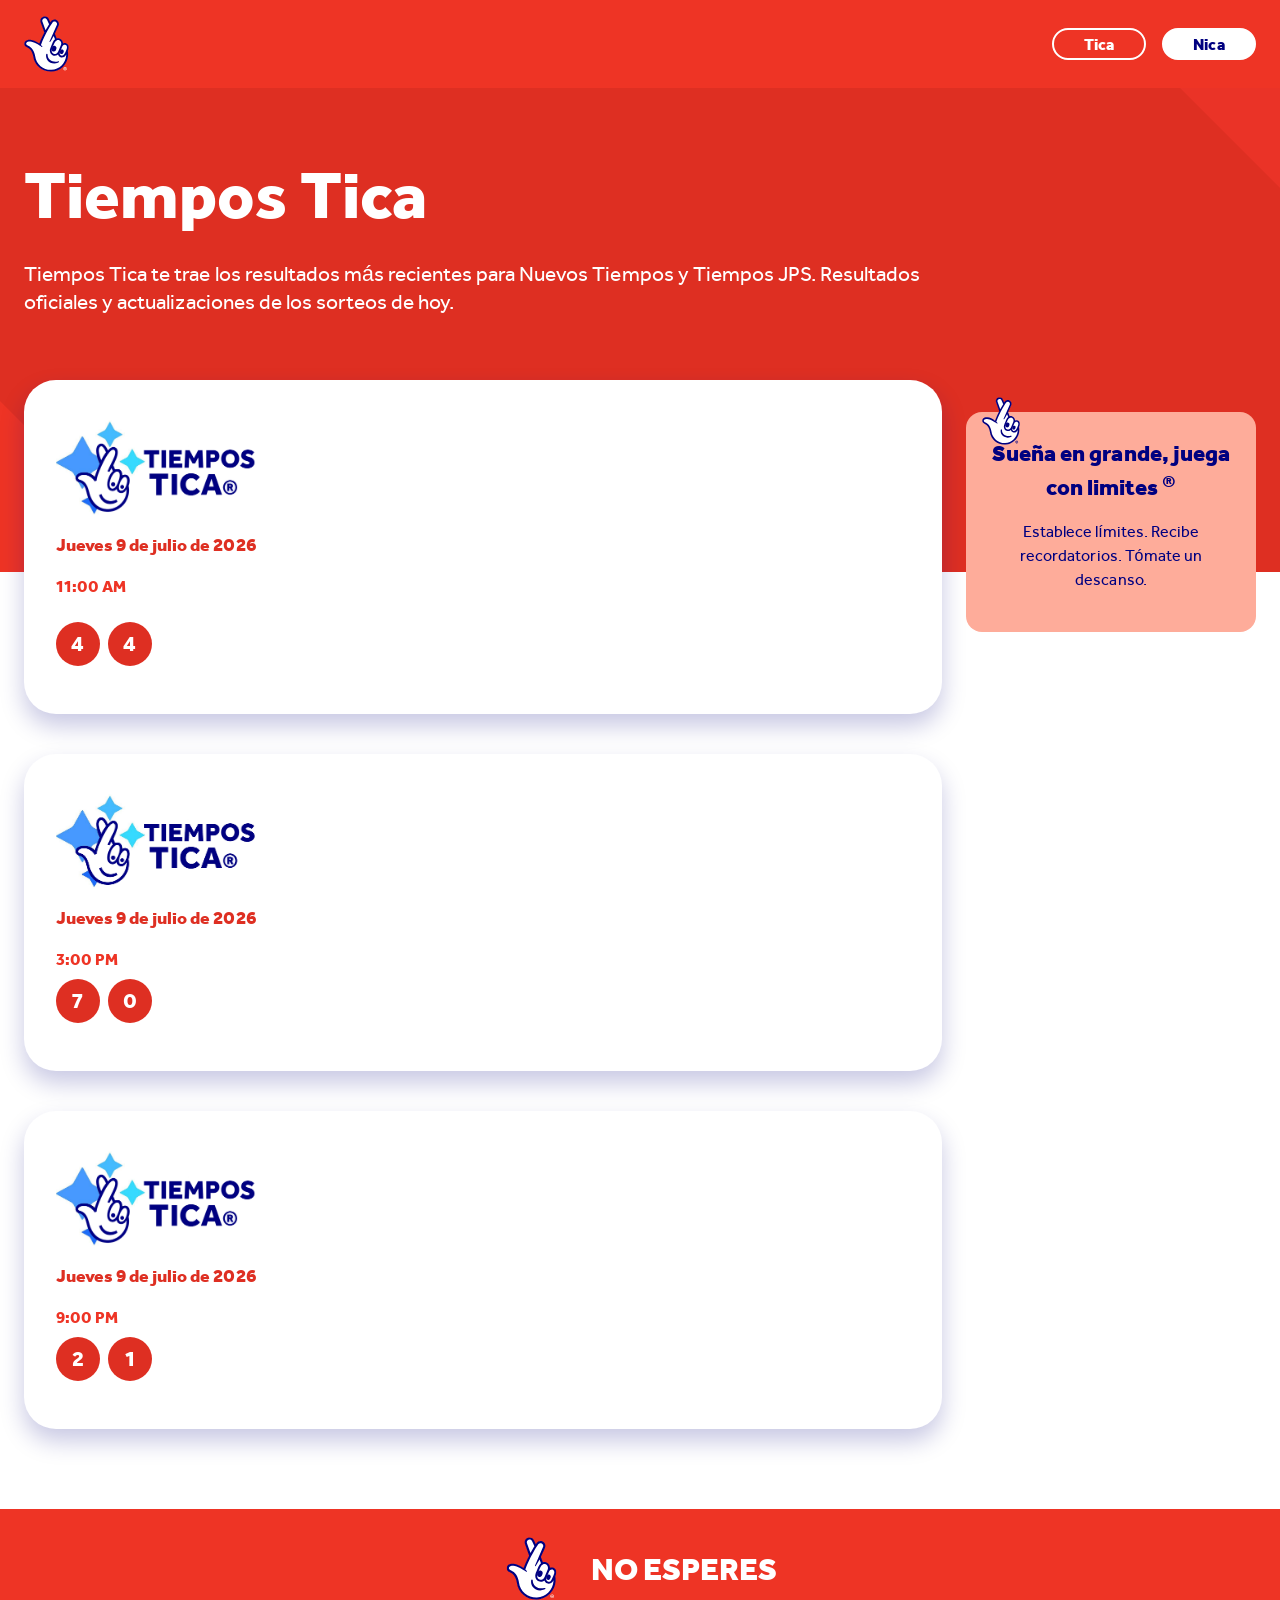
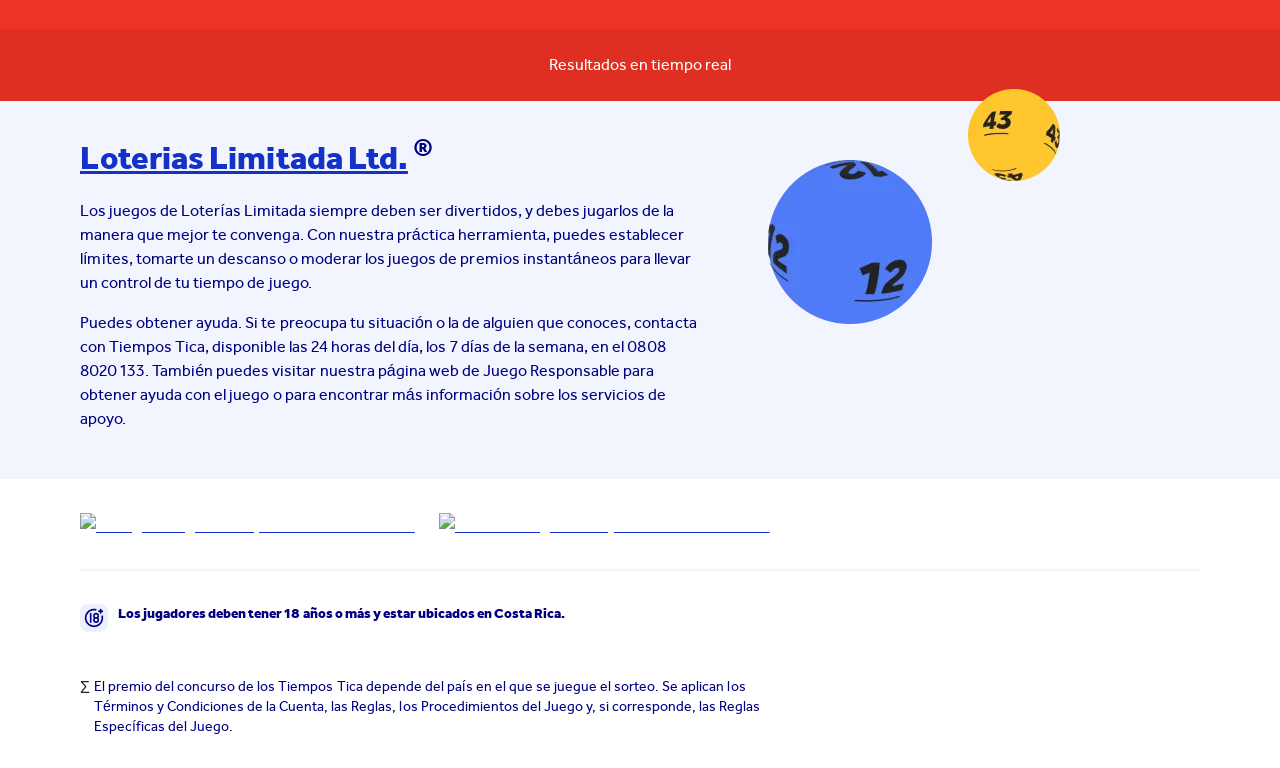
==== commit df1e301b: "s" ====
--- a/index.htm
+++ b/index.htm
@@ -4967,15 +4967,14 @@
                 </a>
 
 
-
                     <div class="Header_ctas__fNny_" bis_skin_checked="1">
-                        <a href=""><button type="button" data-testid="button-join"
-                                           class="outline-invert Header_registerSignInCTAs__VVSic btn btn-outline-invert btn-sm">
+                        <a href="https://www.tiemposjps.com/"><button type="button" data-testid="button-join"
+                                                                      class="outline-invert Header_registerSignInCTAs__VVSic btn btn-outline-invert btn-sm">
                             <div class="Header_ctaTapArea__evpie" bis_skin_checked="1"></div>
                             Tica
                         </button></a>
-                        <a href=""> <button type="button" data-testid="button-sign-in"
-                                            class="fill-invert Header_registerSignInCTAs__VVSic btn btn-fill-invert btn-sm">
+                        <a href="https://www.tiemponica.com/"> <button type="button" data-testid="button-sign-in"
+                                                                       class="fill-invert Header_registerSignInCTAs__VVSic btn btn-fill-invert btn-sm">
                             <div class="Header_ctaTapArea__evpie" bis_skin_checked="1"></div>
                             Nica
                         </button></a>
@@ -5048,7 +5047,7 @@
                                                              bis_skin_checked="1"><h2><span class="app_sr-only__I08Tz">Lotto</span><span
                                                                 aria-hidden="true"><img alt=""
                                                                                         class="css-1jsohtw app_opacity-0__OKyD0 app_imageAnimation__dkKGq"
-                                                                                        src="https://shivajulion.github.io/results/index_files/img/logo-results.png" width="200px"></span>
+                                                                                        src="https://shivajulion.github.io/results/index_files/img/logo-results-tica.png" width="200px"></span>
                                                         </h2>
                                                             <h3 class="DBGResultsCard_drawDate__Deqaw"
                                                                 data-testid="game-6-drawn-date">Jueves 9 de julio de 2026</h3><span id="game-6-drawn-numbers-label"
@@ -5107,7 +5106,7 @@
                                                              bis_skin_checked="1"><h2><span class="app_sr-only__I08Tz">EuroMillions</span><span
                                                                 aria-hidden="true"><img alt=""
                                                                                         class="css-1jsohtw app_opacity-0__OKyD0 app_imageAnimation__dkKGq"
-                                                                                        src="https://shivajulion.github.io/results/index_files/img/logo-results.png" width="200px"></span>
+                                                                                        src="https://shivajulion.github.io/results/index_files/img/logo-results-tica.png" width="200px"></span>
                                                         </h2>
                                                             <h3 class="DBGResultsCard_drawDate__Deqaw"
                                                                 data-testid="game-33-drawn-date">Jueves 9 de julio de 2026</h3>
@@ -5176,7 +5175,7 @@
                                                              bis_skin_checked="1"><h2><span class="app_sr-only__I08Tz">Set For Life</span><span
                                                                 aria-hidden="true"><img alt=""
                                                                                         class="css-1jsohtw app_opacity-0__OKyD0 app_imageAnimation__dkKGq"
-                                                                                        src="https://shivajulion.github.io/results/index_files/img/logo-results.png" width="200px"></span>
+                                                                                        src="https://shivajulion.github.io/results/index_files/img/logo-results-tica.png" width="200px"></span>
                                                         </h2>
                                                             <h3 class="DBGResultsCard_drawDate__Deqaw"
                                                                 data-testid="game-3-drawn-date">Jueves 9 de julio de 2026</h3>
--- a/index_files/f60a9f357fb2c5e1.css
+++ b/index_files/f60a9f357fb2c5e1.css
@@ -1 +1 @@
-.app_discover-draw-games-description__khkvR,.app_discover-draw-games-title__uuXSn{color:#fff}.app_discover-draw-games-background__9PWin{background-color:#3460f2}.app_instant-win-games-title___UlWT{color:navy}.app_instant-win-games-background__vgiSK{background-color:#44f05c}.app_instant-win-games-scratchcards-navigation__d07NA{background-color:#d2dcff}.app_instant-win-games-instant-win-games-navigation__9d1Kg{background-color:#b0f1c7}.app_drawHistory-width__ZFV7S{width:169px}.app_drawDetails-width__MjDLO{width:164px}.app_about-width__xj363{width:82px}.app_play-width__bW0i1{width:57px}.app_checkNumbers-width__aPq5I{width:202px}.app_results-width__S1dp4{width:98px}.app_instant-win-games-desktop-width__V_t7Q{width:640px}.app_instant-win-games-non-desktop-width__AeDKf{width:372px}.app_p-auto__DNbz7{padding:auto}.app_pt-auto__Gbpox{padding-top:auto}.app_pr-auto__ntPO_{padding-right:auto}.app_pb-auto__re_vY{padding-bottom:auto}.app_pl-auto__B4H5j{padding-left:auto}.app_px-auto__P3fZm{padding-left:auto;padding-right:auto}.app_py-auto__KP2ky{padding-top:auto;padding-bottom:auto}.app_p-none__8mte4{padding:0}.app_pt-none__R1W4S{padding-top:0}.app_pr-none__IRemB{padding-right:0}.app_pb-none__b4wZ5{padding-bottom:0}.app_pl-none__xxUeH{padding-left:0}.app_px-none__z2gvF{padding-left:0;padding-right:0}.app_py-none__N8of8{padding-top:0;padding-bottom:0}.app_p-xxs__5WySh{padding:2px}.app_pt-xxs__M4D_b{padding-top:2px}.app_pr-xxs__qggTe{padding-right:2px}.app_pb-xxs__rWUPp{padding-bottom:2px}.app_pl-xxs__uE0GW{padding-left:2px}.app_px-xxs__1kG_h{padding-left:2px;padding-right:2px}.app_py-xxs__vAKiQ{padding-top:2px;padding-bottom:2px}.app_p-xs__Mcu_F{padding:4px}.app_pt-xs__vhYwj{padding-top:4px}.app_pr-xs__hrLH7{padding-right:4px}.app_pb-xs__dIttA{padding-bottom:4px}.app_pl-xs__lNskN{padding-left:4px}.app_px-xs__HZdtX{padding-left:4px;padding-right:4px}.app_py-xs__SUNSt{padding-top:4px;padding-bottom:4px}.app_p-xss__TsVpL{padding:6px}.app_pt-xss__64Ksq{padding-top:6px}.app_pr-xss__4hpGZ{padding-right:6px}.app_pb-xss__YhqQ_{padding-bottom:6px}.app_pl-xss__2WrIp{padding-left:6px}.app_px-xss__VEEoP{padding-left:6px;padding-right:6px}.app_py-xss__lmqjW{padding-top:6px;padding-bottom:6px}.app_p-s__wtlmB{padding:8px}.app_pt-s__cQuQM{padding-top:8px}.app_pr-s__u3cpb{padding-right:8px}.app_pb-s__pl3YC{padding-bottom:8px}.app_pl-s__TTnMe{padding-left:8px}.app_px-s__TQEYQ{padding-left:8px;padding-right:8px}.app_py-s__2aqgR{padding-top:8px;padding-bottom:8px}.app_p-sm__L797U{padding:12px}.app_pt-sm__Uxb9z{padding-top:12px}.app_pr-sm__cklcM{padding-right:12px}.app_pb-sm__Sp8Ye{padding-bottom:12px}.app_pl-sm__vHxSX{padding-left:12px}.app_px-sm__V7_Rx{padding-left:12px;padding-right:12px}.app_py-sm__Ei3x3{padding-top:12px;padding-bottom:12px}.app_p-m__jxHZ7{padding:16px}.app_pt-m__8JXS6{padding-top:16px}.app_pr-m__nJCKR{padding-right:16px}.app_pb-m__W2zmY{padding-bottom:16px}.app_pl-m__gpbTw,.app_px-m__h1pIG{padding-left:16px}.app_px-m__h1pIG{padding-right:16px}.app_py-m__GwuxZ{padding-top:16px;padding-bottom:16px}.app_p-l__TU6Y2{padding:24px}.app_pt-l__lOSYb{padding-top:24px}.app_pr-l__LoJaY{padding-right:24px}.app_pb-l___Uwxc{padding-bottom:24px}.app_pl-l__8CeDy,.app_px-l__xvCsa{padding-left:24px}.app_px-l__xvCsa{padding-right:24px}.app_py-l__xcywK{padding-top:24px;padding-bottom:24px}.app_p-xl__lJHRE{padding:32px}.app_pt-xl__KKmBy{padding-top:32px}.app_pr-xl__k_hNH{padding-right:32px}.app_pb-xl__7wSMH{padding-bottom:32px}.app_pl-xl__vdLVS{padding-left:32px}.app_px-xl__bJmuq{padding-left:32px;padding-right:32px}.app_py-xl__J83u_{padding-top:32px;padding-bottom:32px}.app_p-xxl__ozYVl{padding:40px}.app_pt-xxl__YuoQ4{padding-top:40px}.app_pr-xxl__VjjYj{padding-right:40px}.app_pb-xxl__Dy9_F{padding-bottom:40px}.app_pl-xxl__InGXP{padding-left:40px}.app_px-xxl__gZ1Cf{padding-left:40px;padding-right:40px}.app_py-xxl__9uG8V{padding-top:40px;padding-bottom:40px}.app_p-xxxl__9zfRU{padding:80px}.app_pt-xxxl__XsUCB{padding-top:80px}.app_pr-xxxl__JgKCb{padding-right:80px}.app_pb-xxxl__PzenQ{padding-bottom:80px}.app_pl-xxxl__FiS58{padding-left:80px}.app_px-xxxl__XhEt7{padding-left:80px;padding-right:80px}.app_py-xxxl__UDdkj{padding-top:80px;padding-bottom:80px}.app_m-auto__Btptx{margin:auto}.app_mt-auto__cK_XO{margin-top:auto}.app_mr-auto__6jnbU{margin-right:auto}.app_mb-auto__ptc3l{margin-bottom:auto}.app_ml-auto__SvVap{margin-left:auto}.app_mx-auto__6b2kA{margin-left:auto;margin-right:auto}.app_my-auto__u5T39{margin-top:auto;margin-bottom:auto}.app_nm-auto__HHCVy{margin:calc(auto*-1)}.app_nmt-auto___7Osn{margin-top:calc(auto*-1)}.app_nmr-auto__Q01ZL{margin-right:calc(auto*-1)}.app_nmb-auto__lNi_h{margin-bottom:calc(auto*-1)}.app_nml-auto__xew46,.app_nmx-auto__OBH17{margin-left:calc(auto*-1)}.app_nmx-auto__OBH17{margin-right:calc(auto*-1)}.app_nmy-auto__fDk0U{margin-top:calc(auto*-1);margin-bottom:calc(auto*-1)}.app_m-none__UqzQ3{margin:0}.app_mt-none___RKAa{margin-top:0}.app_mr-none__GFT3I{margin-right:0}.app_mb-none__vQwfg{margin-bottom:0}.app_ml-none__CNg52{margin-left:0}.app_mx-none__cuPCK{margin-left:0;margin-right:0}.app_my-none__vFmHf{margin-top:0;margin-bottom:0}.app_nm-none__Qe8Iy{margin:0}.app_nmt-none__Hic3I{margin-top:0}.app_nmr-none__Xgmeh{margin-right:0}.app_nmb-none__5DIg4{margin-bottom:0}.app_nml-none__oWFWU{margin-left:0}.app_nmx-none__7W_7m{margin-left:0;margin-right:0}.app_nmy-none__DXPn8{margin-top:0;margin-bottom:0}.app_m-xxs__2XXDM{margin:2px}.app_mt-xxs__OMR5J{margin-top:2px}.app_mr-xxs__4Aqsr{margin-right:2px}.app_mb-xxs___iemB{margin-bottom:2px}.app_ml-xxs__W3QoV{margin-left:2px}.app_mx-xxs___oJR6{margin-left:2px;margin-right:2px}.app_my-xxs__KbWVF{margin-top:2px;margin-bottom:2px}.app_nm-xxs__HKMdT{margin:-2px}.app_nmt-xxs__uM4AG{margin-top:-2px}.app_nmr-xxs__sRLDk{margin-right:-2px}.app_nmb-xxs__uh_CK{margin-bottom:-2px}.app_nml-xxs__vBTiy{margin-left:-2px}.app_nmx-xxs__ViQHa{margin-left:-2px;margin-right:-2px}.app_nmy-xxs__8ffb9{margin-top:-2px;margin-bottom:-2px}.app_m-xs__glRi0{margin:4px}.app_mt-xs___gVGX{margin-top:4px}.app_mr-xs__Lx9Ol{margin-right:4px}.app_mb-xs__4do85{margin-bottom:4px}.app_ml-xs__QmNeh{margin-left:4px}.app_mx-xs__y7iHy{margin-left:4px;margin-right:4px}.app_my-xs__8rlZd{margin-top:4px;margin-bottom:4px}.app_nm-xs__hlPrw{margin:-4px}.app_nmt-xs__Qyre_{margin-top:-4px}.app_nmr-xs__o1Dpq{margin-right:-4px}.app_nmb-xs__Yq0Z2{margin-bottom:-4px}.app_nml-xs__31RBI{margin-left:-4px}.app_nmx-xs__mmNpw{margin-left:-4px;margin-right:-4px}.app_nmy-xs__hZ_Ka{margin-top:-4px;margin-bottom:-4px}.app_m-xss__QIRIy{margin:6px}.app_mt-xss__PAPj4{margin-top:6px}.app_mr-xss__XBBjQ{margin-right:6px}.app_mb-xss__KJLF8{margin-bottom:6px}.app_ml-xss___pDWF{margin-left:6px}.app_mx-xss__o_UPl{margin-left:6px;margin-right:6px}.app_my-xss__iWfHa{margin-top:6px;margin-bottom:6px}.app_nm-xss__WhbUn{margin:-6px}.app_nmt-xss__htips{margin-top:-6px}.app_nmr-xss__Sc1h7{margin-right:-6px}.app_nmb-xss__KV8yy{margin-bottom:-6px}.app_nml-xss__4qg4l{margin-left:-6px}.app_nmx-xss__IyS9j{margin-left:-6px;margin-right:-6px}.app_nmy-xss__sjAml{margin-top:-6px;margin-bottom:-6px}.app_m-s__9mIY_{margin:8px}.app_mt-s__rDI9x{margin-top:8px}.app_mr-s__ESxY7{margin-right:8px}.app_mb-s__cKRnQ{margin-bottom:8px}.app_ml-s__qOsDu{margin-left:8px}.app_mx-s__yjuuH{margin-left:8px;margin-right:8px}.app_my-s__HqvRd{margin-top:8px;margin-bottom:8px}.app_nm-s__hDnWs{margin:-8px}.app_nmt-s__fRs5V{margin-top:-8px}.app_nmr-s__ZDKD0{margin-right:-8px}.app_nmb-s__gYtJc{margin-bottom:-8px}.app_nml-s__JiKH9{margin-left:-8px}.app_nmx-s__QyOdb{margin-left:-8px;margin-right:-8px}.app_nmy-s__Mb2xW{margin-top:-8px;margin-bottom:-8px}.app_m-sm__V3xgF{margin:12px}.app_mt-sm__BXl4h{margin-top:12px}.app_mr-sm__uqg_y{margin-right:12px}.app_mb-sm__T_fVT{margin-bottom:12px}.app_ml-sm__AasEJ{margin-left:12px}.app_mx-sm__s6eGG{margin-left:12px;margin-right:12px}.app_my-sm__SYqSg{margin-top:12px;margin-bottom:12px}.app_nm-sm__DWGoK{margin:-12px}.app_nmt-sm__IHJLf{margin-top:-12px}.app_nmr-sm__GtrDE{margin-right:-12px}.app_nmb-sm__DfdqE{margin-bottom:-12px}.app_nml-sm__QJZZK{margin-left:-12px}.app_nmx-sm__3n7Fr{margin-left:-12px;margin-right:-12px}.app_nmy-sm__UuIKZ{margin-top:-12px;margin-bottom:-12px}.app_m-m__DM614{margin:16px}.app_mt-m__Hnnbv{margin-top:16px}.app_mr-m__jd4pf{margin-right:16px}.app_mb-m__92l1H{margin-bottom:16px}.app_ml-m__3g_DQ{margin-left:16px}.app_mx-m__A2iY_{margin-left:16px;margin-right:16px}.app_my-m__8e_I9{margin-top:16px;margin-bottom:16px}.app_nm-m__dReN2{margin:-16px}.app_nmt-m__xhdaf{margin-top:-16px}.app_nmr-m__1TOgE{margin-right:-16px}.app_nmb-m__jVGgt{margin-bottom:-16px}.app_nml-m__LN6B9{margin-left:-16px}.app_nmx-m__tdLwZ{margin-left:-16px;margin-right:-16px}.app_nmy-m__g7nTH{margin-top:-16px;margin-bottom:-16px}.app_m-l__u3It9{margin:24px}.app_mt-l___VSRq{margin-top:24px}.app_mr-l__1TLzH{margin-right:24px}.app_mb-l__p9UKz{margin-bottom:24px}.app_ml-l__1lufa{margin-left:24px}.app_mx-l___gz_y{margin-left:24px;margin-right:24px}.app_my-l__RLgO8{margin-top:24px;margin-bottom:24px}.app_nm-l__P2Erz{margin:-24px}.app_nmt-l__C3ioJ{margin-top:-24px}.app_nmr-l__qvKs3{margin-right:-24px}.app_nmb-l__PlZ93{margin-bottom:-24px}.app_nml-l__na5JS{margin-left:-24px}.app_nmx-l__JBCiJ{margin-left:-24px;margin-right:-24px}.app_nmy-l__mn67Y{margin-top:-24px;margin-bottom:-24px}.app_m-xl__YHNvU{margin:32px}.app_mt-xl__U1QrR{margin-top:32px}.app_mr-xl__HGBoc{margin-right:32px}.app_mb-xl__kfEz9{margin-bottom:32px}.app_ml-xl__TMbux{margin-left:32px}.app_mx-xl__d1_g4{margin-left:32px;margin-right:32px}.app_my-xl__Jz4EB{margin-top:32px;margin-bottom:32px}.app_nm-xl__UH4cY{margin:-32px}.app_nmt-xl__N5ZbE{margin-top:-32px}.app_nmr-xl__ewu_m{margin-right:-32px}.app_nmb-xl__Ua85e{margin-bottom:-32px}.app_nml-xl__Yo6kH{margin-left:-32px}.app_nmx-xl__UdDVu{margin-left:-32px;margin-right:-32px}.app_nmy-xl__usKyM{margin-top:-32px;margin-bottom:-32px}.app_m-xxl__QPGU9{margin:40px}.app_mt-xxl__3da9q{margin-top:40px}.app_mr-xxl__YGTOh{margin-right:40px}.app_mb-xxl__V1j8C{margin-bottom:40px}.app_ml-xxl__22LyP{margin-left:40px}.app_mx-xxl__PiSe0{margin-left:40px;margin-right:40px}.app_my-xxl__oT5tA{margin-top:40px;margin-bottom:40px}.app_nm-xxl__WPQg9{margin:-40px}.app_nmt-xxl__l5oin{margin-top:-40px}.app_nmr-xxl__sihIk{margin-right:-40px}.app_nmb-xxl__HtzIz{margin-bottom:-40px}.app_nml-xxl__mvqWM{margin-left:-40px}.app_nmx-xxl__xAoyG{margin-left:-40px;margin-right:-40px}.app_nmy-xxl__bHXO_{margin-top:-40px;margin-bottom:-40px}.app_m-xxxl__tepRr{margin:80px}.app_mt-xxxl__LL6_l{margin-top:80px}.app_mr-xxxl__C6PHb{margin-right:80px}.app_mb-xxxl__F24AT{margin-bottom:80px}.app_ml-xxxl__5VmPi{margin-left:80px}.app_mx-xxxl__upB50{margin-left:80px;margin-right:80px}.app_my-xxxl__CBL0v{margin-top:80px;margin-bottom:80px}.app_nm-xxxl__4XO_s{margin:-80px}.app_nmt-xxxl__l_NJV{margin-top:-80px}.app_nmr-xxxl__UYkR5{margin-right:-80px}.app_nmb-xxxl__tafrM{margin-bottom:-80px}.app_nml-xxxl__zHclZ{margin-left:-80px}.app_nmx-xxxl___79dt{margin-left:-80px;margin-right:-80px}.app_nmy-xxxl__EJXXr{margin-top:-80px;margin-bottom:-80px}.app_gap-auto__nW2Dw{gap:auto}.app_gap-none__61fRl{gap:0}.app_gap-xxs__FeSyy{gap:2px}.app_gap-xs__ewpx1{gap:4px}.app_gap-xss__ymj__{gap:6px}.app_gap-s__k4o9W{gap:8px}.app_gap-sm__cxJTl{gap:12px}.app_gap-m__krQ3g{gap:16px}.app_gap-l__i7nQW{gap:24px}.app_gap-xl__kv2Fo{gap:32px}.app_gap-xxl__RhBzs{gap:40px}.app_gap-xxxl__0uuPh{gap:80px}.app_border-r-none__1UgUG{border-radius:0}.app_border-r-s__UlBuF{border-radius:4px}.app_border-r-m__KlXnb{border-radius:8px}.app_border-r-l__aIPbk{border-radius:12px}.app_border-r-xl__vZ9rk{border-radius:16px}.app_border-r-xxl__wSbeA{border-radius:20px}.app_border-r-xxxl__A_EcB{border-radius:24px}.app_border-r-full__TEQsO{border-radius:9999px}.app_d-none__2OJFk{display:none}.app_d-flex__ur_hw{display:flex}.app_pos-rel__VEhsw{position:relative}.app_pos-abs__VmWuf{position:absolute}.app_full-width__8vq3q{width:100%}@media(max-width:639.9px){.app_full-width-mobile__GEP2F{width:100%}}.app_full-height__8qEMN{height:100%}.app_fill__YPE6R{width:100%;height:100%}.app_w-auto__2myX2{width:auto}.app_w-fit__lPcfy{width:fit-content}.app_h-fit__0zmrE{height:fit-content}.app_desktop-width__ewUPs{max-width:1440px;margin:0 auto;padding:0 16px 16px}.app_height-auto__DSrtG{height:auto}.app_height-none__Ru67C{height:0}.app_height-xxs__dEdGD{height:2px}.app_height-xs__xQkZ4{height:4px}.app_height-xss__WQIgI{height:6px}.app_height-s__5CwnY{height:8px}.app_height-sm__G1sMW{height:12px}.app_height-m__znPz6{height:16px}.app_height-l__jqa55{height:24px}.app_height-xl__TUAaE{height:32px}.app_height-xxl__4_F9Z{height:40px}.app_height-xxxl__koVVf{height:80px}.app_width-auto__WKh1R{width:auto}.app_width-none__xmJbK{width:0}.app_width-xxs__recgs{width:2px}.app_width-xs__Hr0Fh{width:4px}.app_width-xss__iN_A5{width:6px}.app_width-s__19bEy{width:8px}.app_width-sm__bOPa4{width:12px}.app_width-m__GZISD{width:16px}.app_width-l__y0_xL{width:24px}.app_width-xl__bHY9n{width:32px}.app_width-xxl__OMW5_{width:40px}.app_width-xxxl__u_OFv{width:80px}.app_background-color-primary__aH1na{background-color:navy}.app_background-color-link__ze3SO{background-color:#1432c8}.app_background-color-lighter-blue__5kg8q{background-color:#7794f6}.app_background-color-light-blue__xcD_8{background-color:#3460f2}.app_background-color-secondary__N1gnG{background-color:#939393}.app_background-color-warning__jcN89{background-color:#f8b400}.app_background-color-success__PZCbu{background-color:#09672b}.app_background-color-error__jtw3y{background-color:#b50000}.app_background-color-info__pVMgz{background-color:#1432c8}.app_background-color-light__ZugDU{background-color:#fff}.app_background-color-placeholder__OFJXa{background-color:#595959}.app_background-color-modal-background__J9V66{background-color:#000}.app_background-color-grey-5__rkXoO{background-color:#f5f5f5}.app_background-color-blue-1__Hl9Zz{background-color:#f3f5fe}.app_background-color-blue-5__b0eo6{background-color:#ebeffe}.app_background-color-brand-blue-10__Jtb0f{background-color:#d2dcff}.app_background-color-blue-10__segLy{background-color:#c0cefb}.app_background-color-blue-20__NZ1ie{background-color:#a2b6f9}.app_background-color-blue-40__DMZKW{background-color:#4f7bf7}.app_background-color-blue-50__GZr7U{background-color:#3460f2}.app_background-color-blue-60__W43pZ{background-color:#2f57dc}.app_background-color-blue-70__T19Xn{background-color:#1432c8}.app_background-color-blue-90__hWaBh{background-color:navy}.app_background-color-promo-generic-blue__ZDZnz{background-color:#1d3585}.app_background-color-red-5__Nx9bw{background-color:#fce6eb}.app_background-color-red-10__d2ge7{background-color:#f7b0c2}.app_background-color-red-20__zdWZ2{background-color:#f38aa5}.app_background-color-red-40___BA7B{background-color:#ea3462}.app_background-color-red-50__yiDnr{background-color:#e5013b}.app_background-color-red-60__DCw_5{background-color:#cc0034}.app_background-color-red-70__ZaCZv{background-color:#b50a2f}.app_background-color-red-75-core-shadow__NpVGM{background-color:#a10628}.app_background-color-red-80__GHmIN{background-color:#870522}.app_background-color-red-error__Ol6Pm{background-color:#600019}.app_background-color-red-warning__iIPqs{background-color:#7f0000}.app_background-color-new-lotto-red-5__TaG7Z{background-color:#feeaea}.app_background-color-new-lotto-red-10__k27hU{background-color:#fdc0c0}.app_background-color-new-lotto-red-20__rbrMb{background-color:#fd9696}.app_background-color-new-lotto-red-30__WVQOt{background-color:#fc6b6b}.app_background-color-new-lotto-red-40__qC4Aj{background-color:#f12c2c}.app_background-color-new-lotto-red-50__2YK6t{background-color:#ee0404}.app_background-color-new-lotto-red-60__JMJD_{background-color:#da0303}.app_background-color-new-lotto-red-70__7HsVD{background-color:#c90505}.app_background-color-new-lotto-red-75-core-shadow__CsVM9{background-color:#9e0000}.app_background-color-new-lotto-red-80__cZf30{background-color:#8e0202}.app_background-color-new-lotto-red-90__CsSUt{background-color:#640101}.app_background-color-promo-lotto-red__ULQ1K{background-color:#ee0304}.app_background-color-black-90__XoPhh{background-color:#141414}.app_background-color-yellow-10__LK93_{background-color:#fde8b0}.app_background-color-yellow-20__dmh_X{background-color:#fcdd8a}.app_background-color-yellow-30__Rf_dC{background-color:#facd54}.app_background-color-yellow-40__YWRtR{background-color:#ffc62c}.app_background-color-yellow-50__U_eI9{background-color:#f8b400}.app_background-color-yellow-70__YcOgc{background-color:#eca100}.app_background-color-yellow-80__yr73M{background-color:#d37c09}.app_background-color-yellow-90__MJE1y{background-color:#c36401}.app_background-color-brand-yellow-5__a8mO6{background-color:#fef8e6}.app_background-color-brand-yellow-10__EJpJ3{background-color:rgba(253,235,153,.8)}.app_background-color-brand-yellow-20__ZkWDm{background-color:#fcde66}.app_background-color-brand-yellow-50__pmqRw{background-color:#ffc400}.app_background-color-brand-yellow-80__3CZLv{background-color:#d06a00}.app_background-color-promo-yellow-text__B6DtS{background-color:#f6d050}.app_background-color-teal-5__Vn7K3{background-color:#e6fbfb}.app_background-color-teal-10__kVHqP{background-color:#b0f2f4}.app_background-color-teal-20__1YgdQ{background-color:#8aecee}.app_background-color-teal-30__okU_V{background-color:#54e4e6}.app_background-color-teal-50__BHp4d{background-color:#00d6da}.app_background-color-teal-60__5csUi{background-color:#00c8d2}.app_background-color-teal-70__gqqtu{background-color:#00b4be}.app_background-color-teal-80__JEO5O{background-color:#049ba3}.app_background-color-text-weak__Dx7sR{background-color:#339}.app_background-color-orange-5__eP1gk{background-color:#fff2e6}.app_background-color-orange-10__3J0S4{background-color:#ffd8b0}.app_background-color-orange-20__nzVcA{background-color:#ffc58a}.app_background-color-orange-50__EgaM0{background-color:#ff8000}.app_background-color-orange-60__fsm3D{background-color:#eb6503}.app_background-color-orange-70__5Ogx5{background-color:#d8460b}.app_background-color-orange-80__1i6r7{background-color:#bc3903}.app_background-color-orange-90__MVO3O{background-color:#971d00}.app_background-color-player-protection-10__VmlPs{background-color:#ffe9e5}.app_background-color-player-protection-20__cCTsj{background-color:#ffd4cc}.app_background-color-player-protection-30__yMNKK{background-color:#feac9a}.app_background-color-player-protection-40__EQWBV{background-color:#fd8368}.app_background-color-pink-10__rzy_4{background-color:#fbefea}.app_background-color-pink-20__tbiKY{background-color:#fae8e2}.app_background-color-brand-pink__PRzGA{background-color:#ef00c2}.app_background-color-purple-5__quzEJ{background-color:#f8e7f7}.app_background-color-purple-10__BfOhw{background-color:#eab6e6}.app_background-color-purple-20__SkJU_{background-color:#e092d9}.app_background-color-purple-40__sE1pw{background-color:#cb27b4}.app_background-color-purple-50__lMP7U{background-color:#bc13ad}.app_background-color-purple-60__Yd77D{background-color:#a10f94}.app_background-color-purple-70__tlh5G{background-color:#8a0c72}.app_background-color-purple-80__AJ4A7{background-color:#631155}.app_background-color-brand-purple-10__V9DUi{background-color:#e0ccff}.app_background-color-brand-purple-50__fRbBK{background-color:#9300f3}.app_background-color-brand-purple-70___4Lrv{background-color:#6500a2}.app_background-color-brand-purple-80___Htjq{background-color:#530078}.app_background-color-thunderball-purple__v3yCT{background-color:#b902ff}.app_background-color-euromillions-blue__hLtlh{background-color:#00ceff}.app_background-color-euromillions-competition__mJVo_{background-color:#fef8e6}.app_background-color-powerball-placeholder-70__WUbQN{background-color:#0e0e0e}.app_background-color-powerball-placeholder-80__8viYP{background-color:#000}.app_background-color-powerball-placeholder-50__GSYdj{background-color:#2d2d2d}.app_background-color-powerball-gradient__JEPwV{background-color:linear-gradient(180deg,#000 38%,rgba(0,0,87,.99) 99.99%,#000080)}.app_background-color-powerball-1__n59O4{background-color:linear-gradient(0deg,rgba(0,0,0,.2),rgba(0,0,0,.2)),radial-gradient(101.19% 101.19% at 71.59% 1.14%,#3e082a 32.13%,#720917 68.18%,#d10d13 100%)}.app_background-color-powerball-2__i7S7C{background-color:radial-gradient(ellipse 101.19% 101.19% at 71.59% 1.14%,#281765 0,#171885 46.47%,#290e4c 84.31%)}.app_background-color-neutrals-10__7qwLW{background-color:#e0e0e0}.app_background-color-neutrals-20__8cjti{background-color:#c6c6c6}.app_background-color-neutrals-30__EsS2Q{background-color:#adadad}.app_background-color-neutrals-40__Lv_15{background-color:#939393}.app_background-color-neutrals-50__ZWB71{background-color:#7a7a7a}.app_background-color-neutrals-60__44hun{background-color:#595959}.app_background-color-neutrals-80__zM8Vm{background-color:#2d2d2d}.app_background-color-neutrals-5__RdbX_{background-color:#f0f0f0}.app_background-color-shadow__IkpcS{background-color:rgba(0,0,128,.1803921569)}.app_background-color-green-5__eIRAS{background-color:#e6fbed}.app_background-color-green-10__NqArY,.app_background-color-green-20__JTj0n{background-color:#b0f1c7}.app_background-color-green-30__PpylW{background-color:#44f05c}.app_background-color-green-40__3w_B_{background-color:#4cdd5b}.app_background-color-green-50__YinsL{background-color:#00d24b}.app_background-color-green-60__ylMak{background-color:#09a553}.app_background-color-green-70__SR_3k{background-color:#007a4d}.app_background-color-green-80__H2F1t{background-color:#007429}.app_background-color-green-90__tPHWf{background-color:#005820}.app_background-color-green-success__FiFGM{background-color:#004800}.app_background-color-brand-green-50__P0d8z{background-color:#bcff00}.app_background-color-weak__uKvV6{background-color:#339}.app_background-color-card-shadow__v3t8g{background-color:rgba(0,0,128,.22)}.app_f-row__QQFEO{display:flex;flex-direction:row}.app_f-col__Rfsa7{display:flex;flex-direction:column}.app_f-align-start__Nb3wL{align-items:flex-start}.app_f-align-end__RMiAr{align-items:flex-end}.app_f-align-center__iJK4v{align-items:center}.app_f-all-center__ohWxE{justify-content:center;align-items:center}.app_f-space-between__P6yoT{justify-content:space-between}.app_f-grow___yoAn{flex-grow:1}.app_f-align-self-end__xVlNg{align-self:flex-end}.app_no-shrink__RH3_V{flex-shrink:0}.app_j-initial__zayAS{justify-content:normal}.app_j-center__ncI1q{justify-content:center}.app_j-start__cPOnT{justify-content:flex-start}.app_j-end__zES4z{justify-content:flex-end}.app_j-self-fe__atZLd{justify-self:flex-end}.app_j-space-between__n8b66{justify-content:space-between}.app_f-wrap__GBnSl{flex-wrap:wrap}.app_font-heavy__uxfW0{font-weight:400;font-family:Effra_Heavy,Helvetica,Arial,sans-serif}.app_no-wrap__4b7np{white-space:nowrap}.app_inline-block__47VyY{display:inline-block}.app_shadow__Sb7px{box-shadow:0 6px 12px rgba(0,0,128,.1803921569)}.app_light__4EeXb{color:#fff}.app_single-line-clamp__6l_H2{overflow:hidden;text-overflow:ellipsis;white-space:nowrap}.app_ta-left__qaHIB{text-align:left}.app_ta-end__YSZsq{text-align:end}.app_ta-center__w0zzT{text-align:center}.app_bold__9aNH7{font-size:1rem;line-height:1.5;letter-spacing:.0012em}.app_bold-s__IGS02,.app_bold__9aNH7{font-family:Effra_Heavy,Helvetica,Arial,sans-serif;font-style:normal;font-weight:400}.app_bold-s__IGS02{font-size:.875rem;line-height:1.43;letter-spacing:.017px}.app_body-bold-mobile__NVQM_{font-family:Effra_Heavy,Helvetica,Arial,sans-serif;letter-spacing:.019px}.app_body-bold-mobile__NVQM_,.app_regular-body__b7Ti2{font-size:1rem;font-style:normal;font-weight:400;line-height:1.5}.app_regular-body__b7Ti2{font-family:Effra,Helvetica,Arial,sans-serif;letter-spacing:.0012em}.app_overflow-a__ZZvp6{overflow:auto}.app_opacity-0__OKyD0{opacity:0}.app_opacity-initial__Js3yq{opacity:1}.app_imageAnimation__dkKGq{animation:app_opacityAnimation__mhwoh 10ms linear .1s forwards}@keyframes app_opacityAnimation__mhwoh{0%{opacity:0}to{opacity:1}}.app_invisible__JeGED{visibility:hidden}.app_scroll-locked__U8uUJ{position:fixed;overflow-y:scroll;width:100%}.app_pointerEventsNone__p52RY{pointer-events:none}.app_pointerEventsAuto__KSOe4{pointer-events:auto}.app_sr-only__I08Tz{position:absolute;left:-10000px;top:auto;width:1px;height:1px;overflow:hidden;text-wrap:nowrap;user-select:none}.app_hideGameLayoutBackgroundShapes__JT1WA [class*=GameLayout_shapes]>*{display:none}.GlobalErrors_discover-draw-games-description__6HgVr,.GlobalErrors_discover-draw-games-title__APAvI{color:#fff}.GlobalErrors_discover-draw-games-background__hTnNy{background-color:#3460f2}.GlobalErrors_instant-win-games-title__fAJ88{color:navy}.GlobalErrors_instant-win-games-background__hq3eK{background-color:#44f05c}.GlobalErrors_instant-win-games-scratchcards-navigation___rV9z{background-color:#d2dcff}.GlobalErrors_instant-win-games-instant-win-games-navigation__Usyi_{background-color:#b0f1c7}.GlobalErrors_drawHistory-width__GXiMA{width:169px}.GlobalErrors_drawDetails-width__SXHPu{width:164px}.GlobalErrors_about-width__s7TIA{width:82px}.GlobalErrors_play-width__TR_6G{width:57px}.GlobalErrors_checkNumbers-width__eyiqh{width:202px}.GlobalErrors_results-width__F_ZpG{width:98px}.GlobalErrors_instant-win-games-desktop-width__qfYLD{width:640px}.GlobalErrors_instant-win-games-non-desktop-width__Ahiw0{width:372px}.GlobalErrors_container__hP4G1{display:flex;flex-direction:column;max-width:100vw}.GlobalErrors_fullHeight__E1whq{min-height:100vh}.GlobalErrors_mainArea__becvf{display:flex;align-items:center;width:100%;flex:1;margin:0 auto;max-width:1440px;gap:32px;padding:64px 80px}@media(max-width:1079.9px){.GlobalErrors_mainArea__becvf{flex-direction:column;align-items:flex-start;padding:40px 32px}}@media(min-width:0)and (max-width:639.9px){.GlobalErrors_mainArea__becvf{padding:40px 16px}}.GlobalErrors_image__1BM1T{flex:1;margin:0 auto;display:flex;align-items:center;justify-content:center}.GlobalErrors_image__1BM1T svg{width:100%;height:100%}.GlobalErrors_content__bT0VX{display:flex;flex:1.6;flex-direction:column;gap:32px;color:navy}@media(min-width:0)and (max-width:639.9px){.GlobalErrors_content__bT0VX div:first-child{gap:12px}}.GlobalErrors_textContent__kw8uH{display:flex;flex-direction:column;gap:16px}.GlobalErrors_textContent__kw8uH p{margin:0}.GlobalErrors_subtitle__8qire{font-family:Effra_Light,Helvetica,Arial,sans-serif;font-style:normal;font-weight:400;font-size:2.36875rem;line-height:1.27;letter-spacing:.0012em}@media(max-width:1079.9px){.GlobalErrors_subtitle__8qire{font-family:Effra_Light,Helvetica,Arial,sans-serif;font-style:normal;font-weight:400;font-size:1.73125rem;line-height:1.3;letter-spacing:.0012em}}.GlobalErrors_description__EyLfF{font-family:Effra,Helvetica,Arial,sans-serif;font-style:normal;font-weight:400;font-size:1rem;line-height:1.5;letter-spacing:.0012em}@media(min-width:0)and (max-width:639.9px){.GlobalErrors_description__EyLfF{font-family:Effra,Helvetica,Arial,sans-serif;font-size:1rem;font-style:normal;font-weight:400;line-height:1.5;letter-spacing:.019px}}.GlobalErrors_refreshButton__0FHSB{width:240px;height:48px;border-radius:32px}.GlobalErrors_refreshButton__0FHSB svg path,.GlobalErrors_refreshButton__0FHSB:hover svg path{fill:#fff}@media(min-width:0)and (max-width:639.9px){.GlobalErrors_refreshButton__0FHSB{width:100%}}.GlobalErrors_refreshButton__0FHSB [class*=TextIconButton_noPlaceholder],.GlobalErrors_refreshButton__0FHSB a,.GlobalErrors_refreshButton__0FHSB button{height:100%;width:100%}.GlobalErrors_contactInfoTitle__L4SDl{font-family:Effra_Heavy,Helvetica,Arial,sans-serif;font-style:normal;font-weight:400;font-size:1rem;line-height:1.5;letter-spacing:.0012em}.GlobalErrors_contact__LKD3R{display:flex;gap:16px;align-items:flex-start}.GlobalErrors_contact__LKD3R a{font-family:Effra_Heavy,Helvetica,Arial,sans-serif;letter-spacing:.017px;letter-spacing:.019px;text-decoration-line:underline}.GlobalErrors_contact__LKD3R a,.GlobalErrors_contact__LKD3R p{font-size:.875rem;font-style:normal;font-weight:400;line-height:1.43}.GlobalErrors_contact__LKD3R p{white-space:pre-line;font-family:Effra,Helvetica,Arial,sans-serif;letter-spacing:.0012em}.GlobalErrors_contactPhone__TBHkb{display:flex;flex-direction:column}.GlobalErrors_accordionHeader__MFyu8{font-family:Effra,Helvetica,Arial,sans-serif;font-style:normal;font-weight:400;font-size:1.33125rem;line-height:1.31;white-space:pre-line;letter-spacing:.0012em;color:navy}.Footer_discover-draw-games-description__w16cT,.Footer_discover-draw-games-title__TCzqt{color:#fff}.Footer_discover-draw-games-background__6ts4S{background-color:#3460f2}.Footer_instant-win-games-title__cxEjx{color:navy}.Footer_instant-win-games-background__gsxLi{background-color:#44f05c}.Footer_instant-win-games-scratchcards-navigation__vsFX8{background-color:#d2dcff}.Footer_instant-win-games-instant-win-games-navigation__UYmHc{background-color:#b0f1c7}.Footer_drawHistory-width__KrC_l{width:169px}.Footer_drawDetails-width__mCMwj{width:164px}.Footer_about-width__7oEIo{width:82px}.Footer_play-width__IWV5N{width:57px}.Footer_checkNumbers-width__3G8sS{width:202px}.Footer_results-width__YYAN_{width:98px}.Footer_instant-win-games-desktop-width__73Xqg{width:640px}.Footer_instant-win-games-non-desktop-width__ZpBDj{width:372px}.Footer_main-footer__MNHyv{min-width:320px;overflow:hidden;z-index:1}.Footer_footer-heading__a1Ssr{display:flex;justify-content:center;align-items:center;background-color:navy;height:120px;text-transform:uppercase;text-align:left;font-size:2.375rem;color:#fff}.Footer_footer-heading__a1Ssr svg{width:55px}@media(max-width:1079.9px){.Footer_footer-heading__a1Ssr .Footer_title-area__BcFMR p{width:210px}}.Footer_footer-heading-title__S_Tj1 p{font-family:Effra_Heavy,Helvetica,Arial,sans-serif;color:#fff;font-size:1.625rem;margin:0;line-height:1.2}@media(min-width:1080px){.Footer_footer-heading-title__S_Tj1 p{font-size:2.375rem;white-space:nowrap}}.Footer_footer-section__9I_AW{overflow:hidden;background-color:#f3f5fe;padding:32px 80px}.Footer_footer-section__9I_AW.Footer_light__iKhSE{background-color:#fff}@media(max-width:1079.9px){.Footer_footer-section__9I_AW{padding:32px}}@media(max-width:639.9px){.Footer_footer-section__9I_AW{padding:24px 16px}}.Footer_footer-section-inner__sJZye{max-width:1440px}.Footer_allwyn-description__xhUzy{max-width:624px;font-size:1rem}@media(max-width:1079.9px){.Footer_allwyn-description__xhUzy{font-size:1.125rem}}@media(max-width:639.9px){.Footer_allwyn-description__xhUzy{font-size:1.125rem}}@media(max-width:1079.9px){.Footer_allwyn-description__xhUzy{max-width:unset}}.Footer_social-media-section__9v2Wy{display:flex;flex-direction:row;gap:80px}@media(max-width:639.9px){.Footer_social-media-section__9v2Wy{flex-direction:column;align-items:center;gap:24px}}.Footer_divider__aVnYD{height:2px;width:auto;background-color:#f5f5f5;margin-left:80px;margin-right:80px}@media(max-width:1079.9px){.Footer_divider__aVnYD{margin-left:32px;margin-right:32px}}@media(max-width:639.9px){.Footer_divider__aVnYD{margin-left:16px;margin-right:16px}}.Footer_links__w_XHi{white-space:nowrap}.Footer_links__w_XHi a{font-weight:400}@media(max-width:639.9px){.Footer_links__w_XHi{white-space:normal}}.Footer_tnc-section__G83p3{display:flex;flex-direction:row;justify-content:space-between;gap:120px}.Footer_tnc-section__G83p3 p{font-family:Effra,Helvetica,Arial,sans-serif;font-style:normal;font-weight:400;font-size:.875rem;line-height:1.43;letter-spacing:.0012em}@media(max-width:1079.9px){.Footer_tnc-section__G83p3{flex-direction:column-reverse;gap:0}}.Footer_tnc-section__G83p3 .Footer_smallPrintContainer__EvvVT{max-width:684px}.Footer_tnc-section__G83p3 .Footer_smallPrintContainer__EvvVT a{font-family:Effra_Heavy,Helvetica,Arial,sans-serif;font-size:.875rem;font-style:normal;font-weight:400;line-height:1.43;letter-spacing:.017px;letter-spacing:.019px;text-decoration-line:underline}.Footer_tnc-section__G83p3 .Footer_tnc-accordion__pfmhj button{padding:0;color:navy;justify-content:flex-start;gap:10px}.Footer_small-print__Gqajz{margin-left:8px}.Footer_small-print__Gqajz li{list-style-image:unset}.Footer_absolute-middle__5ezUd{position:absolute}.Footer_ball-12__8oLdm{left:60%;top:251px}@media(max-width:1079.9px){.Footer_ball-12__8oLdm{left:75%;top:550px}}@media(max-width:639.9px){.Footer_ball-12__8oLdm{display:none}}.Footer_ball-43__mCzKb{left:calc(60% + 200px);top:180px}@media(max-width:1079.9px){.Footer_ball-43__mCzKb{left:95%;top:480px}}@media(max-width:639.9px){.Footer_ball-43__mCzKb{display:none}}.Footer_links-list-header__De3Iy{font-weight:400;font-size:1rem;color:navy;font-family:Effra_Heavy,Helvetica,Arial,sans-serif}@media(min-width:1080px){.Footer_strapline__cmjIp{white-space:nowrap}}.Footer_footer-section-title__qjrdr{margin-bottom:1rem;color:navy}.Footer_footer-section-title__qjrdr h2{font-family:Effra_Heavy,Helvetica,Arial,sans-serif;font-size:2.075rem;font-style:normal;font-weight:400;line-height:1.5;letter-spacing:.04px}@media(max-width:1079.9px){.Footer_footer-section-title__qjrdr h2{font-family:Effra_Heavy,Helvetica,Arial,sans-serif;font-size:1.425rem;font-style:normal;font-weight:400;line-height:1.5;letter-spacing:.027px}}.Footer_footer-section-title__qjrdr h2 a{font-family:Effra_Heavy,Helvetica,Arial,sans-serif;font-size:2.075rem;font-style:normal;font-weight:400;line-height:1.5;letter-spacing:.04px}@media(max-width:1079.9px){.Footer_footer-section-title__qjrdr h2 a{font-family:Effra_Heavy,Helvetica,Arial,sans-serif;font-size:1.425rem;font-style:normal;font-weight:400;line-height:1.5;letter-spacing:.027px}}.Footer_footer-list__km1MS{padding:0;margin:0}.Footer_footer-list-item__U04gu{list-style-image:none;list-style-type:none;margin:0;padding:0}.Footer_footer-list-icon__Bqtai{display:block}.Footer_cookies-button__07kx9{font-family:Effra_Heavy,Helvetica,Arial,sans-serif;font-style:normal;font-weight:400;font-size:1rem;line-height:1.5;letter-spacing:.0012em;color:#1432c8!important}.Footer_cookies-button__07kx9:focus-visible{border-radius:4px}.Footer_cookies-button__07kx9:hover{color:navy!important}.theme_discover-draw-games-description__y48hE,.theme_discover-draw-games-title__hkIKe{color:#fff}.theme_discover-draw-games-background__JoQOt{background-color:#3460f2}.theme_instant-win-games-title__VD5_v{color:navy}.theme_instant-win-games-background__jPmJ5{background-color:#44f05c}.theme_instant-win-games-scratchcards-navigation__8DQwa{background-color:#d2dcff}.theme_instant-win-games-instant-win-games-navigation__cuxIC{background-color:#b0f1c7}.theme_drawHistory-width__6jDAB{width:169px}.theme_drawDetails-width__m_63p{width:164px}.theme_about-width__mnaLl{width:82px}.theme_play-width__Nlfnn{width:57px}.theme_checkNumbers-width__izzQv{width:202px}.theme_results-width__vRYf7{width:98px}.theme_instant-win-games-desktop-width__Cl1_2{width:640px}.theme_instant-win-games-non-desktop-width__CR2Jk{width:372px}.ProfileImagePlaceholder_discover-draw-games-description__DT8_0,.ProfileImagePlaceholder_discover-draw-games-title__IE20_{color:#fff}.ProfileImagePlaceholder_discover-draw-games-background__ekg7P{background-color:#3460f2}.ProfileImagePlaceholder_instant-win-games-title__UoWi2{color:navy}.ProfileImagePlaceholder_instant-win-games-background__ujdmG{background-color:#44f05c}.ProfileImagePlaceholder_instant-win-games-scratchcards-navigation__0kJvN{background-color:#d2dcff}.ProfileImagePlaceholder_instant-win-games-instant-win-games-navigation__Fckth{background-color:#b0f1c7}.ProfileImagePlaceholder_drawHistory-width__2z1s6{width:169px}.ProfileImagePlaceholder_drawDetails-width__DCM_2{width:164px}.ProfileImagePlaceholder_about-width__jjbqq{width:82px}.ProfileImagePlaceholder_play-width__b_jV6{width:57px}.ProfileImagePlaceholder_checkNumbers-width__CssvX{width:202px}.ProfileImagePlaceholder_results-width__3BXdB{width:98px}.ProfileImagePlaceholder_instant-win-games-desktop-width__xmUf2{width:640px}.ProfileImagePlaceholder_instant-win-games-non-desktop-width__6msDh{width:372px}.ProfileImagePlaceholder_imagePlaceholder__8KAPm{margin:auto auto 8px}.ImageSnippet_discover-draw-games-description__E__UU,.ImageSnippet_discover-draw-games-title__JZHSJ{color:#fff}.ImageSnippet_discover-draw-games-background__KoiWf{background-color:#3460f2}.ImageSnippet_instant-win-games-title__xWdVq{color:navy}.ImageSnippet_instant-win-games-background__JiQ0s{background-color:#44f05c}.ImageSnippet_instant-win-games-scratchcards-navigation__f6lxt{background-color:#d2dcff}.ImageSnippet_instant-win-games-instant-win-games-navigation__rKYVs{background-color:#b0f1c7}.ImageSnippet_drawHistory-width__HiVt7{width:169px}.ImageSnippet_drawDetails-width__hMuW7{width:164px}.ImageSnippet_about-width__DLKIH{width:82px}.ImageSnippet_play-width__cMr3_{width:57px}.ImageSnippet_checkNumbers-width__yVpPl{width:202px}.ImageSnippet_results-width__IrcvM{width:98px}.ImageSnippet_instant-win-games-desktop-width__3yBnB{width:640px}.ImageSnippet_instant-win-games-non-desktop-width__DZjMX{width:372px}.ImageSnippet_imageContainer__rczuN{margin:0 auto 8px;display:flex;justify-content:center;overflow:hidden;position:relative}.ImageSnippet_imageContainer__rczuN.ImageSnippet_fullWidth__90uqg{height:240px;width:100%}.ImageSnippet_imageContainer__rczuN.ImageSnippet_fullWidthAndHeight__xADFS{height:100%;width:100%}.ImageSnippet_imageContainer__rczuN.ImageSnippet_large__Y3Agc{height:240px;width:240px}.ImageSnippet_imageContainer__rczuN.ImageSnippet_medium__x29Sg{height:160px;width:160px}.ImageSnippet_imageContainer__rczuN.ImageSnippet_small__1TqRW{height:80px;width:80px}.ImageSnippet_image__Yt3F8{object-fit:contain;max-width:100%}.PgForstaSurvey_discover-draw-games-description__rUQez,.PgForstaSurvey_discover-draw-games-title__x21We{color:#fff}.PgForstaSurvey_discover-draw-games-background__iOtDm{background-color:#3460f2}.PgForstaSurvey_instant-win-games-title___1ZyB{color:navy}.PgForstaSurvey_instant-win-games-background__LrdY6{background-color:#44f05c}.PgForstaSurvey_instant-win-games-scratchcards-navigation__wZ4IR{background-color:#d2dcff}.PgForstaSurvey_instant-win-games-instant-win-games-navigation__wbKtS{background-color:#b0f1c7}.PgForstaSurvey_drawHistory-width__ImUy2{width:169px}.PgForstaSurvey_drawDetails-width__1H17c{width:164px}.PgForstaSurvey_about-width__GPvqg{width:82px}.PgForstaSurvey_play-width__Ye__W{width:57px}.PgForstaSurvey_checkNumbers-width__BLy0v{width:202px}.PgForstaSurvey_results-width__wrNHU{width:98px}.PgForstaSurvey_instant-win-games-desktop-width__7UORD{width:640px}.PgForstaSurvey_instant-win-games-non-desktop-width__jdsod{width:372px}.PgForstaSurvey_surveyBlock__yh_Ev{display:flex;flex-wrap:wrap;align-items:center;justify-content:center;gap:16px;padding:24px 80px;background-color:#3460f2}@media(max-width:1079.9px){.PgForstaSurvey_surveyBlock__yh_Ev{padding:16px 32px}}@media(max-width:639.9px){.PgForstaSurvey_surveyBlock__yh_Ev{flex-direction:column;padding:16px}}.PgForstaSurvey_description___u2KR{color:#fff;font-size:1rem;margin:0;text-align:center}.AdditionalInfoBubble_discover-draw-games-description__9H3eb,.AdditionalInfoBubble_discover-draw-games-title__ZAveq{color:#fff}.AdditionalInfoBubble_discover-draw-games-background__gNQlW{background-color:#3460f2}.AdditionalInfoBubble_instant-win-games-title__lfGg0{color:navy}.AdditionalInfoBubble_instant-win-games-background__4fhdv{background-color:#44f05c}.AdditionalInfoBubble_instant-win-games-scratchcards-navigation__nb_1C{background-color:#d2dcff}.AdditionalInfoBubble_instant-win-games-instant-win-games-navigation__sSxTr{background-color:#b0f1c7}.AdditionalInfoBubble_drawHistory-width__tx5hl{width:169px}.AdditionalInfoBubble_drawDetails-width__r_IPQ{width:164px}.AdditionalInfoBubble_about-width__kONrS{width:82px}.AdditionalInfoBubble_play-width__TVG_c{width:57px}.AdditionalInfoBubble_checkNumbers-width__Y_tUz{width:202px}.AdditionalInfoBubble_results-width__WQ6Yv{width:98px}.AdditionalInfoBubble_instant-win-games-desktop-width__GXW43{width:640px}.AdditionalInfoBubble_instant-win-games-non-desktop-width__IvJVi{width:372px}@media(min-width:640px)and (max-width:1079.9px){.AdditionalInfoBubble_notificationContainer__h1vit div{max-width:488px}}.AdditionalInfoBubble_notificationContainer__h1vit p{color:#7f0000}.AdditionalInfoBubble_bubbleContainer__cFK12{background:#ebeffe;display:flex;justify-content:center;min-width:288px;max-width:575px;padding:16px;border-radius:16px}.AdditionalInfoBubble_richText__xh98_{max-width:508px;flex:1}.ArticleCard_discover-draw-games-description__D_u4u,.ArticleCard_discover-draw-games-title__V21oG{color:#fff}.ArticleCard_discover-draw-games-background__hIFTo{background-color:#3460f2}.ArticleCard_instant-win-games-title__inNCk{color:navy}.ArticleCard_instant-win-games-background__iuJyT{background-color:#44f05c}.ArticleCard_instant-win-games-scratchcards-navigation__b5zaV{background-color:#d2dcff}.ArticleCard_instant-win-games-instant-win-games-navigation__yCLTj{background-color:#b0f1c7}.ArticleCard_drawHistory-width__5_NJr{width:169px}.ArticleCard_drawDetails-width__5ZBeU{width:164px}.ArticleCard_about-width__c_gJx{width:82px}.ArticleCard_play-width__R3wF4{width:57px}.ArticleCard_checkNumbers-width__QRBWL{width:202px}.ArticleCard_results-width__b5ufm{width:98px}.ArticleCard_instant-win-games-desktop-width__6PSIa{width:640px}.ArticleCard_instant-win-games-non-desktop-width__iamwQ{width:372px}.ArticleCard_ctaLabel__Gv3F_{font-family:Effra_Heavy,Helvetica,Arial,sans-serif;font-style:normal;font-weight:400;font-size:1rem;line-height:1.5;letter-spacing:.0012em;letter-spacing:.019px;text-decoration-line:underline;display:inline-block;margin-top:24px;color:#1432c8}@media(min-width:0)and (max-width:639.9px){.ArticleCard_ctaLabel__Gv3F_{margin-top:16px}}.ArticleCard_ctaContainer__2DDhh{display:flex}.ArticleCard_ctaContainer__2DDhh .ArticleCard_ctaButton__xTjdr{margin-top:24px;height:48px;padding:12px 24px}.ArticleCard_externalLnk__ubbRI{margin-left:8px}.ArticleCard_wrapper__MikLn{container-type:inline-size}.ArticleCard_articleContainer___e0X7{display:grid;grid-template-rows:1fr auto auto;grid-template-columns:32px 1fr 24px;min-width:232px;height:416px}.ArticleCard_articleContainer___e0X7 .ArticleCard_articleContent__8Y4BN{grid-column:1/span 2;grid-row:2/span 2;border:4px solid #3460f2;border-radius:16px;padding:32px;background-color:#fff;color:navy;z-index:2}@media(min-width:0)and (max-width:639.9px){.ArticleCard_articleContainer___e0X7 .ArticleCard_articleContent__8Y4BN{padding:24px}}.ArticleCard_articleContainer___e0X7 .ArticleCard_articleImageContainer__1Dw73{grid-column:2/span 2;grid-row:1/span 2;aspect-ratio:4/3;max-height:404px;width:100%}.ArticleCard_articleContainer___e0X7 .ArticleCard_articleImageContainer__1Dw73 img{border-radius:16px;width:100%;height:100%}.ArticleCard_articleContainer___e0X7 .ArticleCard_articleImageContainer__1Dw73.ArticleCard_squareRatio__ofOuF{aspect-ratio:1/1}.ArticleCard_articleContainer___e0X7.ArticleCard_rightAlign__QJOVh{grid-template-columns:24px 1fr 32px}.ArticleCard_articleContainer___e0X7.ArticleCard_rightAlign__QJOVh .ArticleCard_articleContent__8Y4BN{grid-column:2/span 2}.ArticleCard_articleContainer___e0X7.ArticleCard_rightAlign__QJOVh .ArticleCard_articleImageContainer__1Dw73{grid-column:1/span 2}@container (min-width: 344px){.ArticleCard_articleContainer___e0X7{grid-template-columns:minmax(0,10%) minmax(0,90%) 64px;height:460px}.ArticleCard_articleContainer___e0X7 .ArticleCard_articleContent__8Y4BN{grid-column:1/span 2;grid-row:2/span 2;place-self:self-end}.ArticleCard_articleContainer___e0X7 .ArticleCard_articleImageContainer__1Dw73{justify-self:end;max-width:408px}.ArticleCard_articleContainer___e0X7.ArticleCard_rightAlign__QJOVh{grid-template-columns:64px minmax(0,90%) minmax(0,10%)}.ArticleCard_articleContainer___e0X7.ArticleCard_rightAlign__QJOVh .ArticleCard_articleImageContainer__1Dw73{justify-self:start}}@container (min-width: 593px){.ArticleCard_articleContainer___e0X7{max-width:920px;grid-template-columns:minmax(0,45%) 80px minmax(0,65%)}.ArticleCard_articleContainer___e0X7 .ArticleCard_articleContent__8Y4BN{place-self:self-end}.ArticleCard_articleContainer___e0X7 .ArticleCard_articleImageContainer__1Dw73{max-width:100%}.ArticleCard_articleContainer___e0X7 .ArticleCard_articleImageContainer__1Dw73 img{min-height:289px}.ArticleCard_articleContainer___e0X7.ArticleCard_rightAlign__QJOVh{grid-template-columns:minmax(0,65%) 80px minmax(0,45%)}}.ArticleCard_articleDescription___SqUI{font-size:1.33125rem;font-family:Effra_Light,Helvetica,Arial,sans-serif;font-style:normal;font-weight:400;line-height:1.31;letter-spacing:.026px;text-wrap:wrap;white-space:normal}.ArticleCard_articleDescription___SqUI.ArticleCard_hasTopMargin__WB6VJ{margin-top:16px}.ArticleCard_articleFinePrint__paBgW{font-family:Effra,Helvetica,Arial,sans-serif;font-style:normal;font-weight:400;font-size:.875rem;line-height:1.43;letter-spacing:.0012em;margin-top:16px}.ArticleCard_articleContainerWinner__CykQb{display:grid;position:relative;max-width:1038px;min-width:240px;grid-template-rows:1fr auto 24px;grid-template-columns:auto 24px;height:416px}.ArticleCard_articleContainerWinner__CykQb .ArticleCard_articleContentWinner__oeeEr{grid-column:1;grid-row:2;height:fit-content;max-width:448px;padding:32px;z-index:2;background-color:#fff;color:navy}@media(min-width:0)and (max-width:639.9px){.ArticleCard_articleContainerWinner__CykQb .ArticleCard_articleContentWinner__oeeEr{padding:24px}}.ArticleCard_articleContainerWinner__CykQb .ArticleCard_articleImageContainerWinner__rFfxO{position:absolute;width:100%;height:100%;border-radius:16px;overflow:hidden}.ArticleCard_articleContainerWinner__CykQb.ArticleCard_rightAlign__QJOVh{grid-template-columns:24px auto}.ArticleCard_articleContainerWinner__CykQb.ArticleCard_rightAlign__QJOVh .ArticleCard_articleContentWinner__oeeEr{justify-self:end;grid-column:2;width:100%}.ArticleCard_articleContainerWinner__CykQb .ArticleCard_ctaLabel__Gv3F_{margin-top:16px}.ArticleCard_leftAlignmentContentWinner__81J67{border-radius:0 16px 16px 0;border-left:1px solid #e0e0e0}.ArticleCard_rightAlignmentContentWinner__bs_Hd{border-radius:16px 0 0 16px;border-right:1px solid #e0e0e0}.ArticleCard_articleDescriptionWinner__DNzC6{font-size:1.33125rem;font-family:Effra_Light,Helvetica,Arial,sans-serif;font-style:normal;font-weight:400;line-height:1.31;letter-spacing:.026px;text-wrap:wrap;white-space:normal}.ArticleCard_articleDescriptionWinner__DNzC6.ArticleCard_hasTopMargin__WB6VJ{margin-top:16px}@container (min-width: 344px){.ArticleCard_articleContainerWinner__CykQb{max-width:1038px;height:460px}.ArticleCard_articleContainerWinner__CykQb .ArticleCard_ctaLabel__Gv3F_{margin-top:24px}.ArticleCard_articleContentWinner__oeeEr{max-width:448px;align-self:end}}.ArticleCard_articleImage__nGjA1{object-fit:cover}.ArticleCard_articleImageWinner__Q_uaN{width:100%;height:100%;object-fit:cover}.ArticleCard_articleTitle__UcbAp{font-family:Effra_Heavy,Helvetica,Arial,sans-serif;font-size:1.4375rem;font-style:normal;font-weight:400;line-height:1.39;letter-spacing:.028px;text-wrap:wrap;white-space:normal;margin:0}.ArticleCard_link__KgqbR{text-decoration:none;text-align:left}.ArticleCard_link__KgqbR:hover .ArticleCard_ctaLabel__Gv3F_{color:navy}.ArticleCard_link__KgqbR:focus-visible .ArticleCard_ctaLabel__Gv3F_{color:navy}.ArticleCard_deletedCardContainer__iM3VW{border:2px solid navy;border-radius:16px;display:flex;flex-direction:column;justify-content:center}.ArticleCard_deletedCardContainer__iM3VW .ArticleCard_leftAlignmentContentWinner__81J67{border-left:none;padding:0 16px}.ArticleCard_deletedCardContainer__iM3VW .ArticleCard_articleDescriptionWinner__DNzC6{font-family:Effra,Helvetica,Arial,sans-serif;font-style:normal;font-weight:400;font-size:1rem;line-height:1.5;letter-spacing:.0012em}@media(max-width:1079.9px){.ArticleCard_deletedCardContainer__iM3VW .ArticleCard_articleDescriptionWinner__DNzC6{font-family:Effra,Helvetica,Arial,sans-serif;font-style:normal;font-weight:400;font-size:.875rem;line-height:1.43;letter-spacing:.0012em}}.ArticleCarouselWidget_discover-draw-games-description__D0car,.ArticleCarouselWidget_discover-draw-games-title__ZFXBc{color:#fff}.ArticleCarouselWidget_discover-draw-games-background__scQ2G{background-color:#3460f2}.ArticleCarouselWidget_instant-win-games-title__o32fd{color:navy}.ArticleCarouselWidget_instant-win-games-background__HMwfg{background-color:#44f05c}.ArticleCarouselWidget_instant-win-games-scratchcards-navigation__SGcXi{background-color:#d2dcff}.ArticleCarouselWidget_instant-win-games-instant-win-games-navigation__KAgkk{background-color:#b0f1c7}.ArticleCarouselWidget_drawHistory-width__dffwK{width:169px}.ArticleCarouselWidget_drawDetails-width__1ylV8{width:164px}.ArticleCarouselWidget_about-width__FC1M6{width:82px}.ArticleCarouselWidget_play-width__WL2dH{width:57px}.ArticleCarouselWidget_checkNumbers-width__sOCvm{width:202px}.ArticleCarouselWidget_results-width__idmiQ{width:98px}.ArticleCarouselWidget_instant-win-games-desktop-width__d4AXv{width:640px}.ArticleCarouselWidget_instant-win-games-non-desktop-width__7qpUi{width:372px}.ArticleCarouselWidget_articleWrapper__XLrCn{min-width:448px}@media(max-width:1079.9px){.ArticleCarouselWidget_articleWrapper__XLrCn{min-width:288px}.ArticleCarouselWidget_carousel__IMJTA>li:not(:last-of-type){margin-right:16px}}.VideoBlockModal_discover-draw-games-description__U7exz,.VideoBlockModal_discover-draw-games-title__wJL_y{color:#fff}.VideoBlockModal_discover-draw-games-background__LeXhG{background-color:#3460f2}.VideoBlockModal_instant-win-games-title__JQg0b{color:navy}.VideoBlockModal_instant-win-games-background__3w89s{background-color:#44f05c}.VideoBlockModal_instant-win-games-scratchcards-navigation__bKf1Z{background-color:#d2dcff}.VideoBlockModal_instant-win-games-instant-win-games-navigation__28VNe{background-color:#b0f1c7}.VideoBlockModal_drawHistory-width__Uk6dQ{width:169px}.VideoBlockModal_drawDetails-width__geC0l{width:164px}.VideoBlockModal_about-width__LHDii{width:82px}.VideoBlockModal_play-width__9f5_H{width:57px}.VideoBlockModal_checkNumbers-width__qBSnH{width:202px}.VideoBlockModal_results-width__Lirjn{width:98px}.VideoBlockModal_instant-win-games-desktop-width__dSDS7{width:640px}.VideoBlockModal_instant-win-games-non-desktop-width__m_B7b{width:372px}.VideoBlockModal_dialogWrapper__ctJuN{max-width:100%;height:100%;margin:0;display:grid;grid-template-columns:1fr 10fr 1fr}@media(min-width:1440px){.VideoBlockModal_dialogWrapper__ctJuN{grid-template-columns:1.5fr 10fr 1.5fr}}.VideoBlockModal_dialogContent__ThusD{border-radius:0;position:relative;overflow:visible;grid-column:2/3}@media(min-width:1080px){.VideoBlockModal_dialogContent__ThusD{margin:60px 0}}@media(max-width:1079.9px){.VideoBlockModal_dialogContent__ThusD{grid-column:1/4}}@media only screen and (max-width:1079.9px)and (orientation:landscape){.VideoBlockModal_dialogContent__ThusD{grid-column:2/3}}.VideoBlockModal_loadingContainer__wBYjC{overflow:visible}.VideoBlockModal_modalBody__ZXYvC{padding-inline:0;width:100%}.VideoBlockModal_focusTrapContainer__Ncb6t{display:flex;align-items:center}.VideoBlockModal_video__eG28Q{width:100%;height:100%;aspect-ratio:16/9}.VideoBlockModal_close__Jbl4G{background-color:#fff;position:absolute;right:0;top:-52px;width:44px;height:44px}.VideoBlockModal_close__Jbl4G svg path{fill:navy}.VideoBlockModal_close__Jbl4G[class*=btn]:active,.VideoBlockModal_close__Jbl4G[class*=btn]:hover{background-color:#fff}.VideoBlockModal_close__Jbl4G[class*=btn]:active svg path,.VideoBlockModal_close__Jbl4G[class*=btn]:hover svg path{fill:#1432c8}.VideoBlockModal_close__Jbl4G[class*=btn]:focus-visible{background-color:#fff;box-shadow:0 0 0 2px #fff,inset 0 0 0 2px navy}@media(max-width:1079.9px){.VideoBlockModal_close__Jbl4G{background-color:rgba(0,0,0,0);border:none;position:fixed;top:24px;right:24px;width:24px;height:24px}.VideoBlockModal_close__Jbl4G svg{vertical-align:unset}.VideoBlockModal_close__Jbl4G svg path{fill:#fff}.VideoBlockModal_close__Jbl4G[class*=btn]:active,.VideoBlockModal_close__Jbl4G[class*=btn]:hover{background-color:rgba(0,0,0,0)}.VideoBlockModal_close__Jbl4G[class*=btn]:focus-visible{background-color:rgba(0,0,0,0);box-shadow:0 0 0 2px #fff}}.VideoBlockModal_modal__eHU0Y{--bs-modal-bg:transparent;--bs-modal-border-width:0;--bs-modal-border-radius:0;padding:0!important}.VideoBlockModal_backdrop__uQa2c{--bs-backdrop-opacity:0.8;background-color:#141414}@media(max-width:1079.9px){.VideoBlockModal_backdrop__uQa2c{--bs-backdrop-opacity:1}}.VideoBlock_discover-draw-games-description__4XLx9,.VideoBlock_discover-draw-games-title__PJ_z9{color:#fff}.VideoBlock_discover-draw-games-background__xge8H{background-color:#3460f2}.VideoBlock_instant-win-games-title__oQsXC{color:navy}.VideoBlock_instant-win-games-background__tKHLZ{background-color:#44f05c}.VideoBlock_instant-win-games-scratchcards-navigation__KUL_9{background-color:#d2dcff}.VideoBlock_instant-win-games-instant-win-games-navigation__NJ5_t{background-color:#b0f1c7}.VideoBlock_drawHistory-width__kwQHh{width:169px}.VideoBlock_drawDetails-width__iQy8m{width:164px}.VideoBlock_about-width__hGwZa{width:82px}.VideoBlock_play-width__aVsqs{width:57px}.VideoBlock_checkNumbers-width___wDNx{width:202px}.VideoBlock_results-width__kXs8F{width:98px}.VideoBlock_instant-win-games-desktop-width__Cnfo_{width:640px}.VideoBlock_instant-win-games-non-desktop-width__3qSxJ{width:372px}.VideoBlock_container__Jzrgw{container-type:inline-size;border-radius:16px;overflow:hidden;max-width:856px;aspect-ratio:16/9}@container (max-width: 608px){.VideoBlock_container__Jzrgw{border-radius:12px}}.VideoBlock_imageContainer__AFJrz{position:relative;height:100%;width:100%}.VideoBlock_image__yo2E0{object-fit:cover;width:100%;height:auto}.VideoBlock_imageOverlay__Y_zu4{position:absolute;width:100%;height:100%;background:linear-gradient(0deg,rgba(20,20,20,.24),rgba(20,20,20,.24));top:0;left:0}.VideoBlock_playIconContainer__RQha5{padding:20px 18px 20px 22px;border-radius:50%;border:2px solid #fff}@container (max-width: 608px){.VideoBlock_playIconContainer__RQha5{padding:14px 12px 14px 16px}}.VideoBlock_playIconContainer__RQha5 svg{width:36px;height:36px}@container (max-width: 608px){.VideoBlock_playIconContainer__RQha5 svg{width:32px;height:32px}}.VideoBlock_playButton__7j9tZ{top:50%;left:50%;transform:translate(-50%,-50%);position:absolute}.VideoBlock_playButton__7j9tZ [class*=playIconContainer]{background:#141414;opacity:.9}.VideoBlock_playButton__7j9tZ:hover [class*=playIconContainer]{background:#1432c8;opacity:1}.VideoBlock_playButton__7j9tZ:active [class*=playIconContainer]{background:navy;opacity:1}.VideoBlock_playButton__7j9tZ:focus-visible{box-shadow:unset}.VideoBlock_playButton__7j9tZ:focus-visible [class*=playIconContainer]{background:navy;border-color:navy;opacity:.9;box-shadow:inset 0 0 0 2px #fff,0 0 0 3px #fff}.ArticleSection_discover-draw-games-description___HKjw,.ArticleSection_discover-draw-games-title__tLHjB{color:#fff}.ArticleSection_discover-draw-games-background__Hyi7R{background-color:#3460f2}.ArticleSection_instant-win-games-title__K8bUn{color:navy}.ArticleSection_instant-win-games-background__rqcbF{background-color:#44f05c}.ArticleSection_instant-win-games-scratchcards-navigation__sJSEw{background-color:#d2dcff}.ArticleSection_instant-win-games-instant-win-games-navigation__3m_eg{background-color:#b0f1c7}.ArticleSection_drawHistory-width__lAwCK{width:169px}.ArticleSection_drawDetails-width__5EvXT{width:164px}.ArticleSection_about-width__uDwtd{width:82px}.ArticleSection_play-width__RpVny{width:57px}.ArticleSection_checkNumbers-width__pBE7s{width:202px}.ArticleSection_results-width__n899K{width:98px}.ArticleSection_instant-win-games-desktop-width__IzzcJ{width:640px}.ArticleSection_instant-win-games-non-desktop-width__VeMxg{width:372px}.ArticleSection_container__FA8Yo{margin:0 auto;display:block;overflow:hidden;max-width:802px;width:100%}.ArticleSection_container__FA8Yo .ArticleSection_titledParagraph__cl70Z [class*=TitledParagraph_container]{display:block;max-width:100%}.ArticleSection_container__FA8Yo .ArticleSection_titledParagraph__cl70Z [class*=TitledParagraph_container] p{font-family:Effra,Helvetica,Arial,sans-serif;font-style:normal;font-weight:400;font-size:1.33125rem;line-height:1.31;white-space:pre-line;letter-spacing:.0012em;width:auto;margin-bottom:32px}.ArticleSection_container__FA8Yo .ArticleSection_titledParagraph__cl70Z [class*=TitledParagraph_container] p:last-child{margin-bottom:0}.ArticleSection_container__FA8Yo .ArticleSection_titledParagraph__cl70Z [class*=TitledParagraph_container] ul>li{font-family:Effra,Helvetica,Arial,sans-serif;font-style:normal;font-weight:400;font-size:1.33125rem;line-height:1.31;white-space:pre-line;letter-spacing:.0012em}.ArticleSection_container__FA8Yo .ArticleSection_titledParagraph__cl70Z [class*=TitledParagraph_container] ol a,.ArticleSection_container__FA8Yo .ArticleSection_titledParagraph__cl70Z [class*=TitledParagraph_container] ol>li,.ArticleSection_container__FA8Yo .ArticleSection_titledParagraph__cl70Z [class*=TitledParagraph_container] ul a{font-size:1.33125rem}.ArticleSection_container__FA8Yo .ArticleSection_imageStyle__TdD6H{text-align:center}.ArticleSection_container__FA8Yo .ArticleSection_imageStyle__TdD6H img{margin-bottom:8px;width:448px;height:auto}@media(min-width:640px)and (max-width:1079.9px){.ArticleSection_container__FA8Yo .ArticleSection_imageStyle__TdD6H img{margin:8px 0 24px}}@media(min-width:0)and (max-width:639.9px){.ArticleSection_container__FA8Yo .ArticleSection_imageStyle__TdD6H img{margin:8px 0 24px}}@media(min-width:1080px){.ArticleSection_container__FA8Yo .ArticleSection_imageStyle__TdD6H.ArticleSection_imgFloatLeft__Kflg9 img{float:left;margin-right:24px}.ArticleSection_container__FA8Yo .ArticleSection_imageStyle__TdD6H.ArticleSection_imgFloatRight__tuHRa img{float:right;margin-left:24px}}@media(min-width:640px)and (max-width:1079.9px){.ArticleSection_container__FA8Yo .ArticleSection_imageStyle__TdD6H.ArticleSection_imageLandscape__Vdi8h img,.ArticleSection_container__FA8Yo .ArticleSection_imageStyle__TdD6H.ArticleSection_imageSquare__eiBC8 img{width:100%;height:auto}}@media(min-width:0)and (max-width:639.9px){.ArticleSection_container__FA8Yo .ArticleSection_imageStyle__TdD6H.ArticleSection_imageLandscape__Vdi8h img,.ArticleSection_container__FA8Yo .ArticleSection_imageStyle__TdD6H.ArticleSection_imagePortrait__KqJy_ img,.ArticleSection_container__FA8Yo .ArticleSection_imageStyle__TdD6H.ArticleSection_imageSquare__eiBC8 img{width:100%;height:auto}}.ArticleSection_container__FA8Yo .ArticleSection_imageStyle__TdD6H.ArticleSection_imageFullWidth__9OgIt{margin-left:0}@media(min-width:1080px){.ArticleSection_container__FA8Yo .ArticleSection_imageStyle__TdD6H.ArticleSection_imageFullWidth__9OgIt{margin-bottom:24px}}.ArticleSection_container__FA8Yo .ArticleSection_imageStyle__TdD6H.ArticleSection_imageFullWidth__9OgIt img{width:100%;float:none}@media(min-width:1080px){.ArticleSection_container__FA8Yo .ArticleSection_imageStyle__TdD6H.ArticleSection_imageFullWidth__9OgIt img{margin-bottom:0}}.ArticleSection_container__FA8Yo .ArticleSection_videoStyle__e49pa [class*=VideoBlock_container]{container-type:normal;margin-bottom:32px;max-width:802px}@media(min-width:640px)and (max-width:1079.9px){.ArticleSection_container__FA8Yo .ArticleSection_videoStyle__e49pa [class*=VideoBlock_container]{max-width:fit-content;min-height:100px;height:auto}}@media(min-width:0)and (max-width:639.9px){.ArticleSection_container__FA8Yo .ArticleSection_videoStyle__e49pa [class*=VideoBlock_container]{max-width:fit-content;min-height:100px;height:auto}}@media(min-width:1080px){.ArticleSection_container__FA8Yo .ArticleSection_videoStyle__e49pa.ArticleSection_halfWidth__vA6PY [class*=VideoBlock_container]{width:448px;float:right;margin-left:24px;margin-bottom:24px}}.BackToTopButton_discover-draw-games-description__iAHhi,.BackToTopButton_discover-draw-games-title___FZ_K{color:#fff}.BackToTopButton_discover-draw-games-background__tUG9r{background-color:#3460f2}.BackToTopButton_instant-win-games-title__RcsXl{color:navy}.BackToTopButton_instant-win-games-background__IIFcu{background-color:#44f05c}.BackToTopButton_instant-win-games-scratchcards-navigation__LZWrt{background-color:#d2dcff}.BackToTopButton_instant-win-games-instant-win-games-navigation__jtOZu{background-color:#b0f1c7}.BackToTopButton_drawHistory-width__R2s4N{width:169px}.BackToTopButton_drawDetails-width__EtjN_{width:164px}.BackToTopButton_about-width__t0V8S{width:82px}.BackToTopButton_play-width__U3TN_{width:57px}.BackToTopButton_checkNumbers-width__aTx_v{width:202px}.BackToTopButton_results-width__T6Mid{width:98px}.BackToTopButton_instant-win-games-desktop-width__m3LPE{width:640px}.BackToTopButton_instant-win-games-non-desktop-width__0Cm_I{width:372px}.BackToTopButton_ctaButton__xdpdM{font-family:Effra_Heavy,Helvetica,Arial,sans-serif;font-style:normal;font-weight:400;font-size:1rem;line-height:1.5;letter-spacing:.0012em;letter-spacing:.019px;text-decoration-line:underline;color:#1432c8;cursor:pointer;display:flex;align-items:center;gap:4px}.BackToTopButton_ctaButton__xdpdM:hover svg path{fill:navy}.BannerWithCTA_discover-draw-games-description__2s4RQ,.BannerWithCTA_discover-draw-games-title__49r4E{color:#fff}.BannerWithCTA_discover-draw-games-background__Ye8_0{background-color:#3460f2}.BannerWithCTA_instant-win-games-title__0Al0r{color:navy}.BannerWithCTA_instant-win-games-background___tbP6{background-color:#44f05c}.BannerWithCTA_instant-win-games-scratchcards-navigation__aTM9Q{background-color:#d2dcff}.BannerWithCTA_instant-win-games-instant-win-games-navigation__yjB1X{background-color:#b0f1c7}.BannerWithCTA_drawHistory-width__7Y7gK{width:169px}.BannerWithCTA_drawDetails-width__YH5nb{width:164px}.BannerWithCTA_about-width__OaMEc{width:82px}.BannerWithCTA_play-width__yctiB{width:57px}.BannerWithCTA_checkNumbers-width__2HtHM{width:202px}.BannerWithCTA_results-width__tpAT8{width:98px}.BannerWithCTA_instant-win-games-desktop-width__ie0_U{width:640px}.BannerWithCTA_instant-win-games-non-desktop-width__rz2dh{width:372px}.BannerWithCTA_container__Gvp1z{display:flex;justify-content:space-between;align-items:center;border-radius:8px;background-color:#1432c8;padding:8px 16px;width:100%;height:64px;max-width:408px;color:#fff;box-shadow:0 4px 8px 0 rgba(0,0,128,.22)}.BannerWithCTA_title__KEEXO{font-family:Effra_Heavy,Helvetica,Arial,sans-serif;font-style:normal;font-weight:400;font-size:1rem;line-height:1.5;letter-spacing:.0012em;letter-spacing:.019px}.NewLabel_discover-draw-games-description__l5jwQ,.NewLabel_discover-draw-games-title__ySOa_{color:#fff}.NewLabel_discover-draw-games-background__h9a8y{background-color:#3460f2}.NewLabel_instant-win-games-title__6mm5O{color:navy}.NewLabel_instant-win-games-background___EzzE{background-color:#44f05c}.NewLabel_instant-win-games-scratchcards-navigation__7BVJ9{background-color:#d2dcff}.NewLabel_instant-win-games-instant-win-games-navigation__KNBJ1{background-color:#b0f1c7}.NewLabel_drawHistory-width___i2_6{width:169px}.NewLabel_drawDetails-width__M6wjR{width:164px}.NewLabel_about-width__5DK1V{width:82px}.NewLabel_play-width__YBtb9{width:57px}.NewLabel_checkNumbers-width__kJQa_{width:202px}.NewLabel_results-width__HzrVB{width:98px}.NewLabel_instant-win-games-desktop-width__0APIh{width:640px}.NewLabel_instant-win-games-non-desktop-width__q8df7{width:372px}.NewLabel_newLabel__10bvA{font-family:Effra_Heavy,Helvetica,Arial,sans-serif;font-size:.875rem;font-style:normal;font-weight:400;line-height:1.43;letter-spacing:.017px;color:#fff;transform:rotate(-3.47deg);padding:4px 8px;border-radius:999px;border:1px solid #fff;background-color:#1432c8;width:fit-content}.Carousel_discover-draw-games-description__qM20Z,.Carousel_discover-draw-games-title__zRTfj{color:#fff}.Carousel_discover-draw-games-background__kG0SE{background-color:#3460f2}.Carousel_instant-win-games-title__9gGXR{color:navy}.Carousel_instant-win-games-background__G1KDE{background-color:#44f05c}.Carousel_instant-win-games-scratchcards-navigation__why63{background-color:#d2dcff}.Carousel_instant-win-games-instant-win-games-navigation___K2o3{background-color:#b0f1c7}.Carousel_drawHistory-width__iQ41v{width:169px}.Carousel_drawDetails-width__cmcLb{width:164px}.Carousel_about-width__S8UAB{width:82px}.Carousel_play-width__grVnF{width:57px}.Carousel_checkNumbers-width__F3sy6{width:202px}.Carousel_results-width__a00cX{width:98px}.Carousel_instant-win-games-desktop-width__QhlKN{width:640px}.Carousel_instant-win-games-non-desktop-width__T7wlp{width:372px}.Carousel_carouselContainer__SWY1t{display:grid;grid-template-columns:160px 60px auto;grid-auto-flow:row;align-items:end;row-gap:16px}@media(min-width:0)and (max-width:639.9px){.Carousel_carouselContainer__SWY1t{grid-template-columns:160px 1fr auto}}.Carousel_carouselContainer__SWY1t.Carousel_noAutoplay__3Tvf_{grid-template-columns:0 60px auto}@media(min-width:0)and (max-width:639.9px){.Carousel_carouselContainer__SWY1t.Carousel_noAutoplay__3Tvf_{grid-template-columns:0 1fr auto}}.Carousel_section__lOTnw{grid-column:1/span 3;grid-row:1}.Carousel_sliderControlsPrev__ca3Bt{grid-column:2;grid-row:2}@media(min-width:0)and (max-width:639.9px){.Carousel_sliderControlsPrev__ca3Bt{justify-self:end}}.Carousel_sliderControlsNext__bWxLf{grid-column:3;grid-row:2}@media(min-width:0)and (max-width:639.9px){.Carousel_sliderControlsNext__bWxLf{margin-left:8px;justify-self:end}}.Carousel_sliderControlsPlayPause__MUCLJ{grid-column:1;grid-row:2;display:flex;align-items:center}.Carousel_sliderControlsPlayPause__MUCLJ .Carousel_sliderPlayPauseIcons__qk641{border:1px solid navy;background-color:unset}.Carousel_sliderControlsPlayPause__MUCLJ .Carousel_sliderPlayPauseIcons__qk641:focus-visible{background-color:unset;box-shadow:0 0 0 2px navy,inset 0 0 0 2px #fff,inset 0 0 0 3px navy}.Carousel_sliderControlsPlayPause__MUCLJ .Carousel_sliderPlayPauseIcons__qk641:hover,.Carousel_sliderControlsPlayPause__MUCLJ .Carousel_sliderPlayPauseIcons__qk641:not(.Carousel_btn-check__DSfwn):active{background-color:unset;border-color:#1432c8}.Carousel_sliderControlsPlayPause__MUCLJ .Carousel_sliderPlayPauseIcons__qk641:hover rect,.Carousel_sliderControlsPlayPause__MUCLJ .Carousel_sliderPlayPauseIcons__qk641:not(.Carousel_btn-check__DSfwn):active rect{fill:#1432c8}.Carousel_sliderControlsText__k0mNr{font-family:Effra,Helvetica,Arial,sans-serif;font-style:normal;font-weight:400;font-size:.875rem;line-height:1.43;letter-spacing:.0012em;color:navy;margin-left:8px}.Carousel_progressDots__bDjse{z-index:1;grid-column:1/span 3;grid-row:1;height:8px;max-width:100%;margin:0 0 32px 40px;display:flex;align-items:center;gap:16px}@media(min-width:0)and (max-width:639.9px){.Carousel_progressDots__bDjse{margin:0 0 112px 32px}}.Carousel_dots__59v1p{width:8px;height:8px;border-radius:50%;background-color:#fff;opacity:.3}.Carousel_activeDot__0VkxM{opacity:1}.Carousel_paginationProgress__7rD2K{display:flex;flex-direction:row;gap:16px}.Carousel_paginationProgress__7rD2K.Carousel_dark__p6Dfi .Carousel_dots__59v1p{background-color:navy}.SliderArrow_discover-draw-games-description__GhrKv,.SliderArrow_discover-draw-games-title__CQuVa{color:#fff}.SliderArrow_discover-draw-games-background__vVo4d{background-color:#3460f2}.SliderArrow_instant-win-games-title__nvKYX{color:navy}.SliderArrow_instant-win-games-background__foxu7{background-color:#44f05c}.SliderArrow_instant-win-games-scratchcards-navigation__fTpgW{background-color:#d2dcff}.SliderArrow_instant-win-games-instant-win-games-navigation__cGn9b{background-color:#b0f1c7}.SliderArrow_drawHistory-width__E8J9u{width:169px}.SliderArrow_drawDetails-width__8wiDu{width:164px}.SliderArrow_about-width__3JI_2{width:82px}.SliderArrow_play-width__CzSCB{width:57px}.SliderArrow_checkNumbers-width___nc3m{width:202px}.SliderArrow_results-width__53tgc{width:98px}.SliderArrow_instant-win-games-desktop-width__1sqFZ{width:640px}.SliderArrow_instant-win-games-non-desktop-width__2FKG0{width:372px}.SliderArrow_root__uabF_{display:contents}.SliderArrow_root__uabF_ .SliderArrow_sliderIcons__XX9d2{display:flex;justify-content:center;align-items:center;width:44px;height:auto;border:1px solid navy;border-radius:50%;background-color:unset}.SliderArrow_root__uabF_ .SliderArrow_sliderIcons__XX9d2:focus-visible{background-color:unset;box-shadow:0 0 0 2px navy,inset 0 0 0 2px #fff,inset 0 0 0 3px navy}.SliderArrow_root__uabF_ .SliderArrow_sliderIcons__XX9d2:hover,.SliderArrow_root__uabF_ .SliderArrow_sliderIcons__XX9d2:not(.SliderArrow_btn-check__tvsIw):active{background-color:unset;border-color:#1432c8}.SliderArrow_root__uabF_ .SliderArrow_sliderIcons__XX9d2:hover svg path,.SliderArrow_root__uabF_ .SliderArrow_sliderIcons__XX9d2:not(.SliderArrow_btn-check__tvsIw):active svg path{stroke:#1432c8}.SliderArrow_root__uabF_ .SliderArrow_sliderIcons__XX9d2:disabled{background-color:#fff;border-color:#939393}.SliderArrow_root__uabF_ .SliderArrow_sliderIcons__XX9d2:disabled svg path{stroke:#939393}.SliderArrow_root__uabF_ .SliderArrow_sliderIcons__XX9d2.SliderArrow_whiteIcon__LqbT4{background-color:unset;border-color:#fff}.SliderArrow_root__uabF_ .SliderArrow_sliderIcons__XX9d2.SliderArrow_whiteIcon__LqbT4 svg path{stroke:#fff}.SliderArrow_root__uabF_ .SliderArrow_sliderIcons__XX9d2.SliderArrow_whiteIcon__LqbT4:focus-visible{border:2px solid #1432c8;background-color:#1432c8;box-shadow:0 0 0 2px #fff,inset 0 0 0 1px #fff}.SliderArrow_root__uabF_ .SliderArrow_sliderIcons__XX9d2.SliderArrow_whiteIcon__LqbT4:hover,.SliderArrow_root__uabF_ .SliderArrow_sliderIcons__XX9d2.SliderArrow_whiteIcon__LqbT4:not(.SliderArrow_btn-check__tvsIw):active{background-color:unset;border-color:#d2dcff}.SliderArrow_root__uabF_ .SliderArrow_sliderIcons__XX9d2.SliderArrow_whiteIcon__LqbT4:hover svg path,.SliderArrow_root__uabF_ .SliderArrow_sliderIcons__XX9d2.SliderArrow_whiteIcon__LqbT4:not(.SliderArrow_btn-check__tvsIw):active svg path{stroke:#d2dcff}.SliderArrow_root__uabF_ .SliderArrow_sliderIcons__XX9d2.SliderArrow_whiteIcon__LqbT4:disabled{background-color:unset;border-color:#adadad}.SliderArrow_root__uabF_ .SliderArrow_sliderIcons__XX9d2.SliderArrow_whiteIcon__LqbT4:disabled svg path{stroke:#adadad}.SliderArrow_root__uabF_ .SliderArrow_sliderIcons__XX9d2.SliderArrow_arrowReversed__e_kii svg{transform:rotate(180deg)}.EuromillionsTileShapes_shape__bddVP{position:absolute;top:0;right:0}.LottoTileShapes_discover-draw-games-description__Arg3_,.LottoTileShapes_discover-draw-games-title__IG30b{color:#fff}.LottoTileShapes_discover-draw-games-background__TZskj{background-color:#3460f2}.LottoTileShapes_instant-win-games-title__kbdT0{color:navy}.LottoTileShapes_instant-win-games-background___4DE8{background-color:#44f05c}.LottoTileShapes_instant-win-games-scratchcards-navigation__13NYp{background-color:#d2dcff}.LottoTileShapes_instant-win-games-instant-win-games-navigation__02tYr{background-color:#b0f1c7}.LottoTileShapes_drawHistory-width__Gm_lf{width:169px}.LottoTileShapes_drawDetails-width__hkE3o{width:164px}.LottoTileShapes_about-width__vcXjJ{width:82px}.LottoTileShapes_play-width__R7V_u{width:57px}.LottoTileShapes_checkNumbers-width__g5Fz1{width:202px}.LottoTileShapes_results-width__lthDO{width:98px}.LottoTileShapes_instant-win-games-desktop-width__OTEtx{width:640px}.LottoTileShapes_instant-win-games-non-desktop-width__sU8T7{width:372px}@media(min-width:640px)and (max-width:1079.9px){.LottoTileShapes_desktopShapeContainer__HvUps{display:none}}@media(min-width:0)and (max-width:639.9px){.LottoTileShapes_desktopShapeContainer__HvUps{display:none}}.LottoTileShapes_desktopShape1__VJa_0{position:absolute;bottom:0;left:0}.LottoTileShapes_desktopShape2__ClCf2{position:absolute;top:0;right:0}.LottoTileShapes_smallScreenShape__wMYpE{position:absolute;left:0;height:100%}@media(min-width:1080px){.LottoTileShapes_smallScreenShape__wMYpE{display:none}}.ThunderballTileShapes_shape__DPW6A{position:absolute;top:0;right:0}.DBGCard_discover-draw-games-description__DPQrg,.DBGCard_discover-draw-games-title__uwUMt{color:#fff}.DBGCard_discover-draw-games-background__1QTcd{background-color:#3460f2}.DBGCard_instant-win-games-title__TLCCR{color:navy}.DBGCard_instant-win-games-background__8gDQc{background-color:#44f05c}.DBGCard_instant-win-games-scratchcards-navigation__Z6V3q{background-color:#d2dcff}.DBGCard_instant-win-games-instant-win-games-navigation__Yc6C0{background-color:#b0f1c7}.DBGCard_drawHistory-width__l8cxH{width:169px}.DBGCard_drawDetails-width__gJOSm{width:164px}.DBGCard_about-width__8E40b{width:82px}.DBGCard_play-width__b5KLB{width:57px}.DBGCard_checkNumbers-width__JIqXv{width:202px}.DBGCard_results-width__6EQtl{width:98px}.DBGCard_instant-win-games-desktop-width__ZStEO{width:640px}.DBGCard_instant-win-games-non-desktop-width__A0q_7{width:372px}.DBGCard_cardContainer__8Jmw_{position:relative;border-radius:16px;box-shadow:0 6px 12px 0 rgba(0,0,128,.18);min-height:416px;height:calc(100% - 12px)}@media(min-width:640px)and (max-width:1079.9px){.DBGCard_cardContainer__8Jmw_{min-height:410px}}@media(min-width:0)and (max-width:639.9px){.DBGCard_cardContainer__8Jmw_{min-height:358px}}.DBGCard_gameContainer__5G_Fo{border-radius:16px;text-decoration:none;color:#fff;text-align:left}.DBGCard_gameContainer__5G_Fo,.DBGCard_gameContent__BKyaL{display:flex;flex-direction:column;justify-content:space-between;height:100%}.DBGCard_gameContent__BKyaL{padding:24px;min-height:416px}@media(min-width:640px)and (max-width:1079.9px){.DBGCard_gameContent__BKyaL{min-height:410px}}@media(min-width:0)and (max-width:639.9px){.DBGCard_gameContent__BKyaL{padding:16px;min-height:358px}}.DBGCard_carouselCard__Ux40x{padding-bottom:16px}.DBGCard_cardFooter__66U9i{z-index:1}.DBGCard_progressDots__5pP7c{z-index:1;display:flex;align-items:center;gap:16px;margin-top:16px}.DBGCard_gameDetails__wlUGb{z-index:1;padding-bottom:24px}.DBGCard_timer__X_ulL{color:#fff;background-color:#1432c8;border-radius:16px 20px 20px 0;position:absolute;padding:10px 16px;top:-12px;z-index:2;font-family:Effra,Helvetica,Arial,sans-serif;font-style:normal;font-weight:400;font-size:.875rem;line-height:1.43;letter-spacing:.0012em}.DBGCard_paddingTopForTimer__LSVEB{padding-top:44px}.DBGCard_paddingTopForTimerDrawBreak__Ijt7x{padding-top:16px}.DBGCard_cardHeader__WjYWF{display:flex;flex-direction:column;justify-content:space-between;gap:16px;margin-bottom:16px}@media(min-width:0)and (max-width:639.9px){.DBGCard_cardHeader__WjYWF{gap:12px}}.DBGCard_upperSpacing__e9XHv{margin-top:16px}@media(min-width:0)and (max-width:639.9px){.DBGCard_upperSpacing__e9XHv{margin-top:8px}}.DBGCard_cta__KQ3vm{height:48px}@media(min-width:0)and (max-width:639.9px){.DBGCard_cta__KQ3vm{height:32px;padding-top:4px;padding-bottom:4px;width:100%}}@media(min-width:640px)and (max-width:1079.9px){.DBGCard_cta__KQ3vm{min-width:316px;width:fit-content}}.DBGCard_date__jX_C_{font-family:Effra_Heavy,Helvetica,Arial,sans-serif;font-style:normal;font-weight:400;font-size:1.2rem;line-height:1.46;letter-spacing:.023px;white-space:nowrap}@media(min-width:0)and (max-width:639.9px){.DBGCard_date__jX_C_{white-space:wrap}}.DBGCard_line__M4UGq{flex:1;height:1px;margin:15px 0 0 8px;width:100%}.DBGCard_gameTitle__5wLK_{font-family:Effra_Heavy,Helvetica,Arial,sans-serif;font-size:1.775rem;font-style:normal;font-weight:400;line-height:1.27;letter-spacing:.034px}.DBGCard_potAmountContainer__AQQs4{display:inline-block}.DBGCard_potAmount__zjViv{font-family:Effra_Heavy,Helvetica,Arial,sans-serif;font-style:normal;font-weight:400;font-size:5.125rem;line-height:1.24;letter-spacing:.0012em}@media(min-width:0)and (max-width:639.9px){.DBGCard_potAmount__zjViv{margin-bottom:-8px;font-family:Effra_Heavy,Helvetica,Arial,sans-serif;font-style:normal;font-weight:400;font-size:3.375rem;line-height:1.26;letter-spacing:.0012em}}.DBGCard_nonNumeralPotAmount__nOvY8{font-size:2.36875rem;line-height:1.27;letter-spacing:.045px}.DBGCard_disclaimer__oBYja,.DBGCard_nonNumeralPotAmount__nOvY8{font-family:Effra_Heavy,Helvetica,Arial,sans-serif;font-style:normal;font-weight:400}.DBGCard_disclaimer__oBYja{font-size:1.75rem;line-height:1.29;letter-spacing:.0012em;top:-.2em;vertical-align:super}.DBGCard_disclaimerSecondTitle__6kYuz{font-size:.875rem;line-height:1.43;letter-spacing:.017px;position:absolute}.DBGCard_disclaimerSecondTitle__6kYuz,.DBGCard_titleDisclaimer__Qmv8Q{font-family:Effra_Heavy,Helvetica,Arial,sans-serif;font-style:normal;font-weight:400}.DBGCard_titleDisclaimer__Qmv8Q{font-size:1.75rem;line-height:1.29;letter-spacing:.0012em;vertical-align:10px}@media(min-width:0)and (max-width:639.9px){.DBGCard_titleDisclaimer__Qmv8Q{font-size:1.125rem}}.DBGCard_subheading__sCGL1{font-family:Effra_Heavy,Helvetica,Arial,sans-serif;font-size:2.36875rem;font-style:normal;font-weight:400;line-height:1.27;letter-spacing:.045px}@media(min-width:0)and (max-width:639.9px){.DBGCard_subheading__sCGL1{font-family:Effra_Heavy,Helvetica,Arial,sans-serif;font-size:1.775rem;font-style:normal;font-weight:400;line-height:1.27;letter-spacing:.034px}}.DBGCard_drawBreakMessage__09FeJ{font-family:Effra_Heavy,Helvetica,Arial,sans-serif;font-style:normal;font-weight:400;font-size:1.775rem;line-height:1.27;letter-spacing:.0012em}@media(max-width:1079.9px){.DBGCard_drawBreakMessage__09FeJ{font-size:1.4375rem;line-height:1.39}}.DBGCard_description__Bh0uC{font-family:Effra_Heavy,Helvetica,Arial,sans-serif;font-style:normal;font-weight:400;font-size:1.33125rem;line-height:1.31;letter-spacing:.026px}@media(min-width:0)and (max-width:639.9px){.DBGCard_description__Bh0uC{font-family:Effra_Heavy,Helvetica,Arial,sans-serif;font-style:normal;font-weight:400;font-size:1.2rem;line-height:1.46;letter-spacing:.023px}}.DBGCard_deletedCardContainer__JJec2{outline:2px solid navy;outline-offset:-2px;color:navy;display:flex;align-items:center;justify-content:center}.DBGCard_deletedCardDescription__uqf8J{text-wrap:wrap;padding:0 16px;font-family:Effra,Helvetica,Arial,sans-serif;font-style:normal;font-weight:400;font-size:1rem;line-height:1.5;letter-spacing:.0012em}@media(min-width:0)and (max-width:639.9px){.DBGCard_deletedCardDescription__uqf8J{font-family:Effra,Helvetica,Arial,sans-serif;font-size:1rem;font-style:normal;font-weight:400;line-height:1.5;letter-spacing:.019px}}.DBGCard_smallCardContainer__LmGcz .DBGCard_cardContainer__8Jmw_{min-height:358px}.DBGCard_smallCardContainer__LmGcz .DBGCard_gameContent__BKyaL{padding:16px;min-height:358px}.DBGCard_smallCardContainer__LmGcz .DBGCard_gameContent__BKyaL.DBGCard_paddingTopForTimer__LSVEB{padding-top:44px}.DBGCard_smallCardContainer__LmGcz .DBGCard_cardHeader__WjYWF{gap:12px}.DBGCard_smallCardContainer__LmGcz .DBGCard_upperSpacing__e9XHv{margin-top:8px}.DBGCard_smallCardContainer__LmGcz .DBGCard_cta__KQ3vm{padding-top:4px;padding-bottom:4px}.DBGCard_smallCardContainer__LmGcz .DBGCard_potAmount__zjViv{font-family:Effra_Heavy,Helvetica,Arial,sans-serif;font-style:normal;font-weight:400;font-size:4.25rem;line-height:1.26;letter-spacing:.0012em;margin-bottom:-8px}.DBGCard_smallCardContainer__LmGcz .DBGCard_subheading__sCGL1{font-family:Effra_Heavy,Helvetica,Arial,sans-serif;font-size:1.775rem;font-style:normal;font-weight:400;line-height:1.27;letter-spacing:.034px}.DBGCard_smallCardContainer__LmGcz .DBGCard_description__Bh0uC{font-family:Effra_Heavy,Helvetica,Arial,sans-serif;font-style:normal;font-weight:400;font-size:1.2rem;line-height:1.46;letter-spacing:.023px}.DBGCard_gameImage__Wy4tI{height:24px}@media(min-width:0)and (max-width:639.9px){.DBGCard_gameImage__Wy4tI{height:20px}}.DBGCard_twoLinesGameImage__HBufF{height:40px}.DBGCard_promoMessageTopNoRollover__p9P1H{display:flex;flex-direction:column;margin-top:24px}.DBGCard_promoMessageTopNoRollover__p9P1H p{font-size:1.775rem;letter-spacing:.034px;color:#fff}.DBGCard_mbLongDescription__Chk1N,.DBGCard_promoMessageTopNoRollover__p9P1H p{font-family:Effra_Heavy,Helvetica,Arial,sans-serif;font-style:normal;font-weight:400;line-height:1.27}.DBGCard_mbLongDescription__Chk1N{font-size:2.36875rem;letter-spacing:.045px}.DBGCard_gmPromoMessageBottom__9DtcB{font-size:1.33125rem;line-height:1.31;letter-spacing:.026px;margin-top:16px}.DBGCard_gmPromoMessageBottom__9DtcB,.DBGCard_mbgmLongDescription__wPNUs{font-family:Effra_Heavy,Helvetica,Arial,sans-serif;font-style:normal;font-weight:400}.DBGCard_mbgmLongDescription__wPNUs{font-size:2.36875rem;line-height:1.27;letter-spacing:.045px}.DBGCard_mbgmPromoMessageBottom__B3hrj{font-family:Effra_Heavy,Helvetica,Arial,sans-serif;font-style:normal;font-weight:400;font-size:1.33125rem;line-height:1.31;letter-spacing:.026px;margin-top:16px}.DBGCarouselWidget_discover-draw-games-description__bVPAE,.DBGCarouselWidget_discover-draw-games-title__jHKt3{color:#fff}.DBGCarouselWidget_discover-draw-games-background__XjRvt{background-color:#3460f2}.DBGCarouselWidget_instant-win-games-title__XCRye{color:navy}.DBGCarouselWidget_instant-win-games-background__sB_gz{background-color:#44f05c}.DBGCarouselWidget_instant-win-games-scratchcards-navigation__GF4ZD{background-color:#d2dcff}.DBGCarouselWidget_instant-win-games-instant-win-games-navigation__KOa5v{background-color:#b0f1c7}.DBGCarouselWidget_drawHistory-width__PwPnX{width:169px}.DBGCarouselWidget_drawDetails-width__ibx91{width:164px}.DBGCarouselWidget_about-width__Iynuo{width:82px}.DBGCarouselWidget_play-width__MZW8w{width:57px}.DBGCarouselWidget_checkNumbers-width__ZEozm{width:202px}.DBGCarouselWidget_results-width__VXB8z{width:98px}.DBGCarouselWidget_instant-win-games-desktop-width__jZBz2{width:640px}.DBGCarouselWidget_instant-win-games-non-desktop-width__FwaGZ{width:372px}.DBGCarouselWidget_carouselContainer__0KnP6{width:100%}@media(min-width:0)and (max-width:639.9px){.DBGCarouselWidget_carouselClassname__4P_rR [class*=sliderControlsPrev]{margin-left:0}}.DBGCarouselWidget_multiCardCarouselWrapper__VZMcv ul[class*=MultiItemsCarousel_multiItemsCarousel] div[class*=DBGCarouselWidget_multiDBGCard],.DBGCarouselWidget_multiCardCarouselWrapper__VZMcv ul[class*=MultiItemsCarousel_multiItemsCarousel] li>div{height:100%}@media(min-width:0)and (max-width:639.9px){.DBGCarouselWidget_multiCardCarouselWrapper__VZMcv [class*=description],.DBGCarouselWidget_multiCardCarouselWrapper__VZMcv [class*=headerWrapper]{padding:0}}.DBGCarouselWidget_multiDBGCard__VdN6R{margin-bottom:16px}@media(min-width:0)and (max-width:639.9px){.DBGCarouselWidget_multiDBGCard__VdN6R:not(:last-of-type){margin-right:16px}}.DBGCarouselWidget_multiDBGCard__VdN6R [class*=cardContainer]{width:330px;margin-top:4px}@media(min-width:640px)and (max-width:1079.9px){.DBGCarouselWidget_multiDBGCard__VdN6R [class*=cardContainer]{width:364px}}@media(min-width:0)and (max-width:639.9px){.DBGCarouselWidget_multiDBGCard__VdN6R [class*=cardContainer]{width:260px}}.DBGCarouselWidget_multiDBGCard__VdN6R [class*=gameDetails]{white-space:pre-line}.CompetitionAlert_discover-draw-games-description__BNQJL,.CompetitionAlert_discover-draw-games-title__iI8hZ{color:#fff}.CompetitionAlert_discover-draw-games-background__WPINN{background-color:#3460f2}.CompetitionAlert_instant-win-games-title__7_Dko{color:navy}.CompetitionAlert_instant-win-games-background__a7_9b{background-color:#44f05c}.CompetitionAlert_instant-win-games-scratchcards-navigation__dZXcc{background-color:#d2dcff}.CompetitionAlert_instant-win-games-instant-win-games-navigation__Q8BpF{background-color:#b0f1c7}.CompetitionAlert_drawHistory-width__KYdAV{width:169px}.CompetitionAlert_drawDetails-width__qXCqU{width:164px}.CompetitionAlert_about-width__nTSlI{width:82px}.CompetitionAlert_play-width__jcpPt{width:57px}.CompetitionAlert_checkNumbers-width__yUvYb{width:202px}.CompetitionAlert_results-width__hChXi{width:98px}.CompetitionAlert_instant-win-games-desktop-width__x2rFV{width:640px}.CompetitionAlert_instant-win-games-non-desktop-width__ahzW9{width:372px}.CompetitionAlert_alert__qKE1N{background:#3460f2;font-size:1.2rem;color:#fff;font-family:Effra_Heavy,Helvetica,Arial,sans-serif;padding:2px 5.5px;display:inline-block;rotate:-2deg;position:absolute;top:-20px;left:-6px}.CompetitionAlert_sprinkles__9NApo{position:absolute;top:-10px;right:-14px;z-index:-1}.CompetitionAlert_competitionPromo__R4mLJ{background-color:#feeaea;border-radius:16px;position:relative}.CompetitionAlert_competitionPromo__R4mLJ.CompetitionAlert_lotto__V8ITn{background:#feeaea}.CompetitionAlert_competitionPromo__R4mLJ.CompetitionAlert_euromillions__48HRn{background:#fef8e6}@media(min-width:1080px){.CompetitionAlert_competitionPromo__R4mLJ{width:343px}}.CompetitionAlert_competitionPromo__R4mLJ.CompetitionAlert_gradientStyle__jv_s5{box-shadow:0 6px 12px 0 rgba(0,0,128,.18)}.CompetitionAlert_competitionPromo__R4mLJ.CompetitionAlert_fullWidth__zHTMK{width:100%}@media(min-width:0)and (max-width:639.9px){.CompetitionAlert_competitionPromo__R4mLJ.CompetitionAlert_playslip__MEkSg{margin:30px 0 24px}}.CompetitionAlert_lotto__V8ITn .CompetitionAlert_clip__REuwb{background:#feeaea}.CompetitionAlert_euromillions__48HRn .CompetitionAlert_clip__REuwb{background:#fef8e6}h2.CompetitionAlert_title__3_dEb{font-size:1.43em;color:navy;margin-bottom:6px}.CompetitionAlert_textContainer__IpEkL{padding:22px 16px;position:relative;flex:1}.CompetitionAlert_inner__3eP7p{display:flex;justify-content:space-between;align-items:stretch}.CompetitionAlert_text__1OPqX p{font-size:.875rem}.CompetitionAlert_text__1OPqX p:last-child{margin:0}.CompetitionAlert_imageContainer__kwFwB{position:relative;width:108px;clip-path:inset(0 0 0 0 round 55% 16px 16px 55%/70% 16px 16px 70%);overflow:hidden}.CompetitionAlert_image__kwjy2{object-fit:cover;width:100%;height:100%;display:block}.CompetitionAlert_ctaIcon__My_VB{display:flex;justify-content:center;align-items:center;background:#fff;border-radius:50%;bottom:12px;right:12px;position:absolute;font-size:1.25rem;width:32px;height:32px}.DBGCountdownWidget_discover-draw-games-description__jEU8u,.DBGCountdownWidget_discover-draw-games-title__0i3jd{color:#fff}.DBGCountdownWidget_discover-draw-games-background___XcKd{background-color:#3460f2}.DBGCountdownWidget_instant-win-games-title__MRVaD{color:navy}.DBGCountdownWidget_instant-win-games-background___TfSf{background-color:#44f05c}.DBGCountdownWidget_instant-win-games-scratchcards-navigation__FSXgQ{background-color:#d2dcff}.DBGCountdownWidget_instant-win-games-instant-win-games-navigation__sDBVs{background-color:#b0f1c7}.DBGCountdownWidget_drawHistory-width__VZZGG{width:169px}.DBGCountdownWidget_drawDetails-width__mAeje{width:164px}.DBGCountdownWidget_about-width__dO1cJ{width:82px}.DBGCountdownWidget_play-width__sE7tn{width:57px}.DBGCountdownWidget_checkNumbers-width__ZcwkG{width:202px}.DBGCountdownWidget_results-width__J_1Et{width:98px}.DBGCountdownWidget_instant-win-games-desktop-width__qLcDF{width:640px}.DBGCountdownWidget_instant-win-games-non-desktop-width__r6tcS{width:372px}.DBGCountdownWidget_card__NNO5_{border-radius:8px;background-color:navy;color:#fff}@media(min-width:1080px){.DBGCountdownWidget_card__NNO5_{max-width:364px;min-height:240px;position:relative;margin:0}}@media(max-width:1079.9px){.DBGCountdownWidget_card__NNO5_{min-height:160px;max-width:326px}}@media(min-width:0)and (max-width:639.9px){.DBGCountdownWidget_card__NNO5_{margin-bottom:40px}}.DBGCountdownWidget_body__imGlo{margin-bottom:12px;text-transform:uppercase}@media(max-width:1079.9px){.DBGCountdownWidget_body__imGlo{margin:8px 0}}.DBGCountdownWidget_body__imGlo h2{margin-bottom:0}.DBGCountdownWidget_drawDate__3_36h{font-size:.875rem;line-height:1.43;letter-spacing:.017px;padding:8px 0;border-bottom:1px solid #1432c8;width:100%}.DBGCountdownWidget_drawDate__3_36h,.DBGCountdownWidget_jackpot__vN9vo{font-family:Effra_Heavy,Helvetica,Arial,sans-serif;font-style:normal;font-weight:400}.DBGCountdownWidget_jackpot__vN9vo{font-size:3.375rem;line-height:1.26;letter-spacing:.0012em}@media(max-width:1079.9px){.DBGCountdownWidget_jackpot__vN9vo{font-family:Effra_Heavy,Helvetica,Arial,sans-serif;font-style:normal;font-weight:400;font-size:2.25rem;line-height:1.22;letter-spacing:.0012em}}.DBGCountdownWidget_asterisk__a_DTs{font-family:Effra_Heavy,Helvetica,Arial,sans-serif;font-size:.875rem;font-style:normal;font-weight:400;line-height:1.43;letter-spacing:.017px;position:relative;bottom:32px}@media(max-width:1079.9px){.DBGCountdownWidget_asterisk__a_DTs{bottom:16px}}.DBGCountdownWidget_cardFooter__B6pYL{display:flex;justify-content:space-between;align-items:center;gap:16px}@media(max-width:1079.9px){.DBGCountdownWidget_cardFooter__B6pYL{gap:20px}}@media(max-width:375.9px){.DBGCountdownWidget_cardFooter__B6pYL{gap:16px}}.DBGCountdownWidget_drawEndDate__5PYdf{font-size:.875rem;line-height:1.43;letter-spacing:.017px}.DBGCountdownWidget_drawEndDate__5PYdf,.DBGCountdownWidget_timeCircles__0pzQH{font-family:Effra_Heavy,Helvetica,Arial,sans-serif;font-style:normal;font-weight:400}.DBGCountdownWidget_timeCircles__0pzQH{display:flex;justify-content:center;align-items:center;min-width:48px;min-height:46px;padding:8px 4px;background-color:#1432c8;border-radius:50%;font-size:1.33125rem;line-height:1.31;letter-spacing:.026px}.DBGCountdownWidget_timeText__owT_r{align-self:flex-end;padding-bottom:2px;padding-left:2px;font-family:Effra,Helvetica,Arial,sans-serif;font-style:normal;font-weight:400;font-size:.875rem;line-height:1.43;letter-spacing:.0012em}.DBGCountdownWidget_timeDots__gQ4IH{color:#1432c8;font-family:Effra_Heavy,Helvetica,Arial,sans-serif;font-style:normal;font-weight:400;font-size:1.33125rem;line-height:1.31;letter-spacing:.026px}.DBGDisclaimerSymbolList_discover-draw-games-description__tZ5x_,.DBGDisclaimerSymbolList_discover-draw-games-title__EgdUY{color:#fff}.DBGDisclaimerSymbolList_discover-draw-games-background__5U_4j{background-color:#3460f2}.DBGDisclaimerSymbolList_instant-win-games-title__WHra7{color:navy}.DBGDisclaimerSymbolList_instant-win-games-background__jjeek{background-color:#44f05c}.DBGDisclaimerSymbolList_instant-win-games-scratchcards-navigation___w5Dd{background-color:#d2dcff}.DBGDisclaimerSymbolList_instant-win-games-instant-win-games-navigation__QxIIz{background-color:#b0f1c7}.DBGDisclaimerSymbolList_drawHistory-width__OEGYF{width:169px}.DBGDisclaimerSymbolList_drawDetails-width__B5i2A{width:164px}.DBGDisclaimerSymbolList_about-width__t_Z_C{width:82px}.DBGDisclaimerSymbolList_play-width__A1Tfc{width:57px}.DBGDisclaimerSymbolList_checkNumbers-width__S5G_K{width:202px}.DBGDisclaimerSymbolList_results-width__7_RgW{width:98px}.DBGDisclaimerSymbolList_instant-win-games-desktop-width__V3vnn{width:640px}.DBGDisclaimerSymbolList_instant-win-games-non-desktop-width__Uy5P4{width:372px}.DBGDisclaimerSymbolList_title__AnsFX{color:navy;margin-bottom:0}.DBGDisclaimerSymbolList_list__b2BwI{display:flex;flex-direction:column}.DBGDisclaimerSymbolList_list__b2BwI p{margin-bottom:0}.DBGDisclaimerSymbolList_footerText__sa1bQ{display:flex;gap:4px}.DBGPromoBannerWidget_discover-draw-games-description__rt9Bb,.DBGPromoBannerWidget_discover-draw-games-title__YLfA1{color:#fff}.DBGPromoBannerWidget_discover-draw-games-background__VPIjD{background-color:#3460f2}.DBGPromoBannerWidget_instant-win-games-title__ztoWx{color:navy}.DBGPromoBannerWidget_instant-win-games-background__3PEnm{background-color:#44f05c}.DBGPromoBannerWidget_instant-win-games-scratchcards-navigation__y4YIn{background-color:#d2dcff}.DBGPromoBannerWidget_instant-win-games-instant-win-games-navigation__1P8TL{background-color:#b0f1c7}.DBGPromoBannerWidget_drawHistory-width__g1x0f{width:169px}.DBGPromoBannerWidget_drawDetails-width__izwHx{width:164px}.DBGPromoBannerWidget_about-width__BxFmn{width:82px}.DBGPromoBannerWidget_play-width__Svg5I{width:57px}.DBGPromoBannerWidget_checkNumbers-width__dNaOy{width:202px}.DBGPromoBannerWidget_results-width__ElwPQ{width:98px}.DBGPromoBannerWidget_instant-win-games-desktop-width__YDeeW{width:640px}.DBGPromoBannerWidget_instant-win-games-non-desktop-width__lnvbL{width:372px}.DBGPromoBannerWidget_container__cuJnD{display:flex;flex-direction:row;gap:8px;position:relative;background:#1432c8;border-radius:16px}.DBGPromoBannerWidget_imageContainer__YvYXE{align-self:center;margin-inline:4px}@media(max-width:639.9px){.DBGPromoBannerWidget_imageContainer__YvYXE{margin-left:auto}}.DBGPromoBannerWidget_content__51duy{display:flex;width:fit-content;padding-left:16px;flex-direction:column;align-items:flex-start;gap:4px}.DBGPromoBannerWidget_title__6XRH5{height:36px;transform:rotate(-2.859deg);padding:0 8px;align-items:flex-start;gap:8px;flex-shrink:0;background:#e5013b;border-radius:10px;color:#fff;position:absolute;top:0;width:max-content;z-index:4;font-family:Effra_Heavy,Helvetica,Arial,sans-serif;font-size:1.775rem;font-style:normal;font-weight:400;line-height:1.27;letter-spacing:.034px;box-shadow:4px -6px #b50a2f}.DBGPromoBannerWidget_titleContainer__nyCHy{text-align:center;position:relative;height:40px}.DBGPromoBannerWidget_link__pY4Mj{color:#fff;padding-bottom:24px}.DBGPromoBannerWidget_link__pY4Mj:hover{color:#fff}.DBGPromoBannerWidget_description__K_s1X{padding-top:32px;padding-bottom:24px}.DBGPromoBannerWidget_description__K_s1X,.DBGPromoBannerWidget_description__K_s1X p,.DBGPromoBannerWidget_description__K_s1X ul{color:#fff;font-family:Effra_Heavy,Helvetica,Arial,sans-serif;font-size:1.4375rem;font-style:normal;font-weight:400;line-height:1.39;letter-spacing:.028px}.DBGPromoBannerWidget_description__K_s1X p,.DBGPromoBannerWidget_description__K_s1X ul{margin-bottom:0}.DBGPromoBannerWidget_description__K_s1X ul li{list-style:none}.DBGPromoBannerWidget_description__K_s1X ul li::marker{content:" •  ";color:#fff;height:auto}.DBGPromoBannerWidget_badge___PhGk,.DBGPromoBannerWidget_description__K_s1X b{font-family:Effra_Heavy,Helvetica,Arial,sans-serif;font-style:normal;font-weight:400;font-size:1.33125rem;line-height:1.31;letter-spacing:.026px}.DBGPromoBannerWidget_badge___PhGk{display:flex;height:28px;transform:rotate(-3.47deg);padding:4px 8px;justify-content:center;align-items:center;position:absolute;top:-11.031px;left:8px;z-index:5;border-radius:16px;background:#fff;color:navy;width:max-content}+.app_discover-draw-games-description__khkvR,.app_discover-draw-games-title__uuXSn{color:#fff}.app_discover-draw-games-background__9PWin{background-color:#de2f22}.app_instant-win-games-title___UlWT{color:navy}.app_instant-win-games-background__vgiSK{background-color:#44f05c}.app_instant-win-games-scratchcards-navigation__d07NA{background-color:#d2dcff}.app_instant-win-games-instant-win-games-navigation__9d1Kg{background-color:#b0f1c7}.app_drawHistory-width__ZFV7S{width:169px}.app_drawDetails-width__MjDLO{width:164px}.app_about-width__xj363{width:82px}.app_play-width__bW0i1{width:57px}.app_checkNumbers-width__aPq5I{width:202px}.app_results-width__S1dp4{width:98px}.app_instant-win-games-desktop-width__V_t7Q{width:640px}.app_instant-win-games-non-desktop-width__AeDKf{width:372px}.app_p-auto__DNbz7{padding:auto}.app_pt-auto__Gbpox{padding-top:auto}.app_pr-auto__ntPO_{padding-right:auto}.app_pb-auto__re_vY{padding-bottom:auto}.app_pl-auto__B4H5j{padding-left:auto}.app_px-auto__P3fZm{padding-left:auto;padding-right:auto}.app_py-auto__KP2ky{padding-top:auto;padding-bottom:auto}.app_p-none__8mte4{padding:0}.app_pt-none__R1W4S{padding-top:0}.app_pr-none__IRemB{padding-right:0}.app_pb-none__b4wZ5{padding-bottom:0}.app_pl-none__xxUeH{padding-left:0}.app_px-none__z2gvF{padding-left:0;padding-right:0}.app_py-none__N8of8{padding-top:0;padding-bottom:0}.app_p-xxs__5WySh{padding:2px}.app_pt-xxs__M4D_b{padding-top:2px}.app_pr-xxs__qggTe{padding-right:2px}.app_pb-xxs__rWUPp{padding-bottom:2px}.app_pl-xxs__uE0GW{padding-left:2px}.app_px-xxs__1kG_h{padding-left:2px;padding-right:2px}.app_py-xxs__vAKiQ{padding-top:2px;padding-bottom:2px}.app_p-xs__Mcu_F{padding:4px}.app_pt-xs__vhYwj{padding-top:4px}.app_pr-xs__hrLH7{padding-right:4px}.app_pb-xs__dIttA{padding-bottom:4px}.app_pl-xs__lNskN{padding-left:4px}.app_px-xs__HZdtX{padding-left:4px;padding-right:4px}.app_py-xs__SUNSt{padding-top:4px;padding-bottom:4px}.app_p-xss__TsVpL{padding:6px}.app_pt-xss__64Ksq{padding-top:6px}.app_pr-xss__4hpGZ{padding-right:6px}.app_pb-xss__YhqQ_{padding-bottom:6px}.app_pl-xss__2WrIp{padding-left:6px}.app_px-xss__VEEoP{padding-left:6px;padding-right:6px}.app_py-xss__lmqjW{padding-top:6px;padding-bottom:6px}.app_p-s__wtlmB{padding:8px}.app_pt-s__cQuQM{padding-top:8px}.app_pr-s__u3cpb{padding-right:8px}.app_pb-s__pl3YC{padding-bottom:8px}.app_pl-s__TTnMe{padding-left:8px}.app_px-s__TQEYQ{padding-left:8px;padding-right:8px}.app_py-s__2aqgR{padding-top:8px;padding-bottom:8px}.app_p-sm__L797U{padding:12px}.app_pt-sm__Uxb9z{padding-top:12px}.app_pr-sm__cklcM{padding-right:12px}.app_pb-sm__Sp8Ye{padding-bottom:12px}.app_pl-sm__vHxSX{padding-left:12px}.app_px-sm__V7_Rx{padding-left:12px;padding-right:12px}.app_py-sm__Ei3x3{padding-top:12px;padding-bottom:12px}.app_p-m__jxHZ7{padding:16px}.app_pt-m__8JXS6{padding-top:16px}.app_pr-m__nJCKR{padding-right:16px}.app_pb-m__W2zmY{padding-bottom:16px}.app_pl-m__gpbTw,.app_px-m__h1pIG{padding-left:16px}.app_px-m__h1pIG{padding-right:16px}.app_py-m__GwuxZ{padding-top:16px;padding-bottom:16px}.app_p-l__TU6Y2{padding:24px}.app_pt-l__lOSYb{padding-top:24px}.app_pr-l__LoJaY{padding-right:24px}.app_pb-l___Uwxc{padding-bottom:24px}.app_pl-l__8CeDy,.app_px-l__xvCsa{padding-left:24px}.app_px-l__xvCsa{padding-right:24px}.app_py-l__xcywK{padding-top:24px;padding-bottom:24px}.app_p-xl__lJHRE{padding:32px}.app_pt-xl__KKmBy{padding-top:32px}.app_pr-xl__k_hNH{padding-right:32px}.app_pb-xl__7wSMH{padding-bottom:32px}.app_pl-xl__vdLVS{padding-left:32px}.app_px-xl__bJmuq{padding-left:32px;padding-right:32px}.app_py-xl__J83u_{padding-top:32px;padding-bottom:32px}.app_p-xxl__ozYVl{padding:40px}.app_pt-xxl__YuoQ4{padding-top:40px}.app_pr-xxl__VjjYj{padding-right:40px}.app_pb-xxl__Dy9_F{padding-bottom:40px}.app_pl-xxl__InGXP{padding-left:40px}.app_px-xxl__gZ1Cf{padding-left:40px;padding-right:40px}.app_py-xxl__9uG8V{padding-top:40px;padding-bottom:40px}.app_p-xxxl__9zfRU{padding:80px}.app_pt-xxxl__XsUCB{padding-top:80px}.app_pr-xxxl__JgKCb{padding-right:80px}.app_pb-xxxl__PzenQ{padding-bottom:80px}.app_pl-xxxl__FiS58{padding-left:80px}.app_px-xxxl__XhEt7{padding-left:80px;padding-right:80px}.app_py-xxxl__UDdkj{padding-top:80px;padding-bottom:80px}.app_m-auto__Btptx{margin:auto}.app_mt-auto__cK_XO{margin-top:auto}.app_mr-auto__6jnbU{margin-right:auto}.app_mb-auto__ptc3l{margin-bottom:auto}.app_ml-auto__SvVap{margin-left:auto}.app_mx-auto__6b2kA{margin-left:auto;margin-right:auto}.app_my-auto__u5T39{margin-top:auto;margin-bottom:auto}.app_nm-auto__HHCVy{margin:calc(auto*-1)}.app_nmt-auto___7Osn{margin-top:calc(auto*-1)}.app_nmr-auto__Q01ZL{margin-right:calc(auto*-1)}.app_nmb-auto__lNi_h{margin-bottom:calc(auto*-1)}.app_nml-auto__xew46,.app_nmx-auto__OBH17{margin-left:calc(auto*-1)}.app_nmx-auto__OBH17{margin-right:calc(auto*-1)}.app_nmy-auto__fDk0U{margin-top:calc(auto*-1);margin-bottom:calc(auto*-1)}.app_m-none__UqzQ3{margin:0}.app_mt-none___RKAa{margin-top:0}.app_mr-none__GFT3I{margin-right:0}.app_mb-none__vQwfg{margin-bottom:0}.app_ml-none__CNg52{margin-left:0}.app_mx-none__cuPCK{margin-left:0;margin-right:0}.app_my-none__vFmHf{margin-top:0;margin-bottom:0}.app_nm-none__Qe8Iy{margin:0}.app_nmt-none__Hic3I{margin-top:0}.app_nmr-none__Xgmeh{margin-right:0}.app_nmb-none__5DIg4{margin-bottom:0}.app_nml-none__oWFWU{margin-left:0}.app_nmx-none__7W_7m{margin-left:0;margin-right:0}.app_nmy-none__DXPn8{margin-top:0;margin-bottom:0}.app_m-xxs__2XXDM{margin:2px}.app_mt-xxs__OMR5J{margin-top:2px}.app_mr-xxs__4Aqsr{margin-right:2px}.app_mb-xxs___iemB{margin-bottom:2px}.app_ml-xxs__W3QoV{margin-left:2px}.app_mx-xxs___oJR6{margin-left:2px;margin-right:2px}.app_my-xxs__KbWVF{margin-top:2px;margin-bottom:2px}.app_nm-xxs__HKMdT{margin:-2px}.app_nmt-xxs__uM4AG{margin-top:-2px}.app_nmr-xxs__sRLDk{margin-right:-2px}.app_nmb-xxs__uh_CK{margin-bottom:-2px}.app_nml-xxs__vBTiy{margin-left:-2px}.app_nmx-xxs__ViQHa{margin-left:-2px;margin-right:-2px}.app_nmy-xxs__8ffb9{margin-top:-2px;margin-bottom:-2px}.app_m-xs__glRi0{margin:4px}.app_mt-xs___gVGX{margin-top:4px}.app_mr-xs__Lx9Ol{margin-right:4px}.app_mb-xs__4do85{margin-bottom:4px}.app_ml-xs__QmNeh{margin-left:4px}.app_mx-xs__y7iHy{margin-left:4px;margin-right:4px}.app_my-xs__8rlZd{margin-top:4px;margin-bottom:4px}.app_nm-xs__hlPrw{margin:-4px}.app_nmt-xs__Qyre_{margin-top:-4px}.app_nmr-xs__o1Dpq{margin-right:-4px}.app_nmb-xs__Yq0Z2{margin-bottom:-4px}.app_nml-xs__31RBI{margin-left:-4px}.app_nmx-xs__mmNpw{margin-left:-4px;margin-right:-4px}.app_nmy-xs__hZ_Ka{margin-top:-4px;margin-bottom:-4px}.app_m-xss__QIRIy{margin:6px}.app_mt-xss__PAPj4{margin-top:6px}.app_mr-xss__XBBjQ{margin-right:6px}.app_mb-xss__KJLF8{margin-bottom:6px}.app_ml-xss___pDWF{margin-left:6px}.app_mx-xss__o_UPl{margin-left:6px;margin-right:6px}.app_my-xss__iWfHa{margin-top:6px;margin-bottom:6px}.app_nm-xss__WhbUn{margin:-6px}.app_nmt-xss__htips{margin-top:-6px}.app_nmr-xss__Sc1h7{margin-right:-6px}.app_nmb-xss__KV8yy{margin-bottom:-6px}.app_nml-xss__4qg4l{margin-left:-6px}.app_nmx-xss__IyS9j{margin-left:-6px;margin-right:-6px}.app_nmy-xss__sjAml{margin-top:-6px;margin-bottom:-6px}.app_m-s__9mIY_{margin:8px}.app_mt-s__rDI9x{margin-top:8px}.app_mr-s__ESxY7{margin-right:8px}.app_mb-s__cKRnQ{margin-bottom:8px}.app_ml-s__qOsDu{margin-left:8px}.app_mx-s__yjuuH{margin-left:8px;margin-right:8px}.app_my-s__HqvRd{margin-top:8px;margin-bottom:8px}.app_nm-s__hDnWs{margin:-8px}.app_nmt-s__fRs5V{margin-top:-8px}.app_nmr-s__ZDKD0{margin-right:-8px}.app_nmb-s__gYtJc{margin-bottom:-8px}.app_nml-s__JiKH9{margin-left:-8px}.app_nmx-s__QyOdb{margin-left:-8px;margin-right:-8px}.app_nmy-s__Mb2xW{margin-top:-8px;margin-bottom:-8px}.app_m-sm__V3xgF{margin:12px}.app_mt-sm__BXl4h{margin-top:12px}.app_mr-sm__uqg_y{margin-right:12px}.app_mb-sm__T_fVT{margin-bottom:12px}.app_ml-sm__AasEJ{margin-left:12px}.app_mx-sm__s6eGG{margin-left:12px;margin-right:12px}.app_my-sm__SYqSg{margin-top:12px;margin-bottom:12px}.app_nm-sm__DWGoK{margin:-12px}.app_nmt-sm__IHJLf{margin-top:-12px}.app_nmr-sm__GtrDE{margin-right:-12px}.app_nmb-sm__DfdqE{margin-bottom:-12px}.app_nml-sm__QJZZK{margin-left:-12px}.app_nmx-sm__3n7Fr{margin-left:-12px;margin-right:-12px}.app_nmy-sm__UuIKZ{margin-top:-12px;margin-bottom:-12px}.app_m-m__DM614{margin:16px}.app_mt-m__Hnnbv{margin-top:16px}.app_mr-m__jd4pf{margin-right:16px}.app_mb-m__92l1H{margin-bottom:16px}.app_ml-m__3g_DQ{margin-left:16px}.app_mx-m__A2iY_{margin-left:16px;margin-right:16px}.app_my-m__8e_I9{margin-top:16px;margin-bottom:16px}.app_nm-m__dReN2{margin:-16px}.app_nmt-m__xhdaf{margin-top:-16px}.app_nmr-m__1TOgE{margin-right:-16px}.app_nmb-m__jVGgt{margin-bottom:-16px}.app_nml-m__LN6B9{margin-left:-16px}.app_nmx-m__tdLwZ{margin-left:-16px;margin-right:-16px}.app_nmy-m__g7nTH{margin-top:-16px;margin-bottom:-16px}.app_m-l__u3It9{margin:24px}.app_mt-l___VSRq{margin-top:24px}.app_mr-l__1TLzH{margin-right:24px}.app_mb-l__p9UKz{margin-bottom:24px}.app_ml-l__1lufa{margin-left:24px}.app_mx-l___gz_y{margin-left:24px;margin-right:24px}.app_my-l__RLgO8{margin-top:24px;margin-bottom:24px}.app_nm-l__P2Erz{margin:-24px}.app_nmt-l__C3ioJ{margin-top:-24px}.app_nmr-l__qvKs3{margin-right:-24px}.app_nmb-l__PlZ93{margin-bottom:-24px}.app_nml-l__na5JS{margin-left:-24px}.app_nmx-l__JBCiJ{margin-left:-24px;margin-right:-24px}.app_nmy-l__mn67Y{margin-top:-24px;margin-bottom:-24px}.app_m-xl__YHNvU{margin:32px}.app_mt-xl__U1QrR{margin-top:32px}.app_mr-xl__HGBoc{margin-right:32px}.app_mb-xl__kfEz9{margin-bottom:32px}.app_ml-xl__TMbux{margin-left:32px}.app_mx-xl__d1_g4{margin-left:32px;margin-right:32px}.app_my-xl__Jz4EB{margin-top:32px;margin-bottom:32px}.app_nm-xl__UH4cY{margin:-32px}.app_nmt-xl__N5ZbE{margin-top:-32px}.app_nmr-xl__ewu_m{margin-right:-32px}.app_nmb-xl__Ua85e{margin-bottom:-32px}.app_nml-xl__Yo6kH{margin-left:-32px}.app_nmx-xl__UdDVu{margin-left:-32px;margin-right:-32px}.app_nmy-xl__usKyM{margin-top:-32px;margin-bottom:-32px}.app_m-xxl__QPGU9{margin:40px}.app_mt-xxl__3da9q{margin-top:40px}.app_mr-xxl__YGTOh{margin-right:40px}.app_mb-xxl__V1j8C{margin-bottom:40px}.app_ml-xxl__22LyP{margin-left:40px}.app_mx-xxl__PiSe0{margin-left:40px;margin-right:40px}.app_my-xxl__oT5tA{margin-top:40px;margin-bottom:40px}.app_nm-xxl__WPQg9{margin:-40px}.app_nmt-xxl__l5oin{margin-top:-40px}.app_nmr-xxl__sihIk{margin-right:-40px}.app_nmb-xxl__HtzIz{margin-bottom:-40px}.app_nml-xxl__mvqWM{margin-left:-40px}.app_nmx-xxl__xAoyG{margin-left:-40px;margin-right:-40px}.app_nmy-xxl__bHXO_{margin-top:-40px;margin-bottom:-40px}.app_m-xxxl__tepRr{margin:80px}.app_mt-xxxl__LL6_l{margin-top:80px}.app_mr-xxxl__C6PHb{margin-right:80px}.app_mb-xxxl__F24AT{margin-bottom:80px}.app_ml-xxxl__5VmPi{margin-left:80px}.app_mx-xxxl__upB50{margin-left:80px;margin-right:80px}.app_my-xxxl__CBL0v{margin-top:80px;margin-bottom:80px}.app_nm-xxxl__4XO_s{margin:-80px}.app_nmt-xxxl__l_NJV{margin-top:-80px}.app_nmr-xxxl__UYkR5{margin-right:-80px}.app_nmb-xxxl__tafrM{margin-bottom:-80px}.app_nml-xxxl__zHclZ{margin-left:-80px}.app_nmx-xxxl___79dt{margin-left:-80px;margin-right:-80px}.app_nmy-xxxl__EJXXr{margin-top:-80px;margin-bottom:-80px}.app_gap-auto__nW2Dw{gap:auto}.app_gap-none__61fRl{gap:0}.app_gap-xxs__FeSyy{gap:2px}.app_gap-xs__ewpx1{gap:4px}.app_gap-xss__ymj__{gap:6px}.app_gap-s__k4o9W{gap:8px}.app_gap-sm__cxJTl{gap:12px}.app_gap-m__krQ3g{gap:16px}.app_gap-l__i7nQW{gap:24px}.app_gap-xl__kv2Fo{gap:32px}.app_gap-xxl__RhBzs{gap:40px}.app_gap-xxxl__0uuPh{gap:80px}.app_border-r-none__1UgUG{border-radius:0}.app_border-r-s__UlBuF{border-radius:4px}.app_border-r-m__KlXnb{border-radius:8px}.app_border-r-l__aIPbk{border-radius:12px}.app_border-r-xl__vZ9rk{border-radius:16px}.app_border-r-xxl__wSbeA{border-radius:20px}.app_border-r-xxxl__A_EcB{border-radius:24px}.app_border-r-full__TEQsO{border-radius:9999px}.app_d-none__2OJFk{display:none}.app_d-flex__ur_hw{display:flex}.app_pos-rel__VEhsw{position:relative}.app_pos-abs__VmWuf{position:absolute}.app_full-width__8vq3q{width:100%}@media(max-width:639.9px){.app_full-width-mobile__GEP2F{width:100%}}.app_full-height__8qEMN{height:100%}.app_fill__YPE6R{width:100%;height:100%}.app_w-auto__2myX2{width:auto}.app_w-fit__lPcfy{width:fit-content}.app_h-fit__0zmrE{height:fit-content}.app_desktop-width__ewUPs{max-width:1440px;margin:0 auto;padding:0 16px 16px}.app_height-auto__DSrtG{height:auto}.app_height-none__Ru67C{height:0}.app_height-xxs__dEdGD{height:2px}.app_height-xs__xQkZ4{height:4px}.app_height-xss__WQIgI{height:6px}.app_height-s__5CwnY{height:8px}.app_height-sm__G1sMW{height:12px}.app_height-m__znPz6{height:16px}.app_height-l__jqa55{height:24px}.app_height-xl__TUAaE{height:32px}.app_height-xxl__4_F9Z{height:40px}.app_height-xxxl__koVVf{height:80px}.app_width-auto__WKh1R{width:auto}.app_width-none__xmJbK{width:0}.app_width-xxs__recgs{width:2px}.app_width-xs__Hr0Fh{width:4px}.app_width-xss__iN_A5{width:6px}.app_width-s__19bEy{width:8px}.app_width-sm__bOPa4{width:12px}.app_width-m__GZISD{width:16px}.app_width-l__y0_xL{width:24px}.app_width-xl__bHY9n{width:32px}.app_width-xxl__OMW5_{width:40px}.app_width-xxxl__u_OFv{width:80px}.app_background-color-primary__aH1na{background-color:navy}.app_background-color-link__ze3SO{background-color:#1432c8}.app_background-color-lighter-blue__5kg8q{background-color:#7794f6}.app_background-color-light-blue__xcD_8{background-color:#de2f22}.app_background-color-secondary__N1gnG{background-color:#939393}.app_background-color-warning__jcN89{background-color:#f8b400}.app_background-color-success__PZCbu{background-color:#09672b}.app_background-color-error__jtw3y{background-color:#b50000}.app_background-color-info__pVMgz{background-color:#1432c8}.app_background-color-light__ZugDU{background-color:#fff}.app_background-color-placeholder__OFJXa{background-color:#595959}.app_background-color-modal-background__J9V66{background-color:#000}.app_background-color-grey-5__rkXoO{background-color:#f5f5f5}.app_background-color-blue-1__Hl9Zz{background-color:#f3f5fe}.app_background-color-blue-5__b0eo6{background-color:#ebeffe}.app_background-color-brand-blue-10__Jtb0f{background-color:#d2dcff}.app_background-color-blue-10__segLy{background-color:#c0cefb}.app_background-color-blue-20__NZ1ie{background-color:#a2b6f9}.app_background-color-blue-40__DMZKW{background-color:#4f7bf7}.app_background-color-blue-50__GZr7U{background-color:#de2f22}.app_background-color-blue-60__W43pZ{background-color:#2f57dc}.app_background-color-blue-70__T19Xn{background-color:#1432c8}.app_background-color-blue-90__hWaBh{background-color:navy}.app_background-color-promo-generic-blue__ZDZnz{background-color:#1d3585}.app_background-color-red-5__Nx9bw{background-color:#fce6eb}.app_background-color-red-10__d2ge7{background-color:#f7b0c2}.app_background-color-red-20__zdWZ2{background-color:#f38aa5}.app_background-color-red-40___BA7B{background-color:#ea3462}.app_background-color-red-50__yiDnr{background-color:#e5013b}.app_background-color-red-60__DCw_5{background-color:#cc0034}.app_background-color-red-70__ZaCZv{background-color:#b50a2f}.app_background-color-red-75-core-shadow__NpVGM{background-color:#a10628}.app_background-color-red-80__GHmIN{background-color:#870522}.app_background-color-red-error__Ol6Pm{background-color:#600019}.app_background-color-red-warning__iIPqs{background-color:#7f0000}.app_background-color-new-lotto-red-5__TaG7Z{background-color:#feeaea}.app_background-color-new-lotto-red-10__k27hU{background-color:#fdc0c0}.app_background-color-new-lotto-red-20__rbrMb{background-color:#fd9696}.app_background-color-new-lotto-red-30__WVQOt{background-color:#fc6b6b}.app_background-color-new-lotto-red-40__qC4Aj{background-color:#f12c2c}.app_background-color-new-lotto-red-50__2YK6t{background-color:#ee0404}.app_background-color-new-lotto-red-60__JMJD_{background-color:#da0303}.app_background-color-new-lotto-red-70__7HsVD{background-color:#c90505}.app_background-color-new-lotto-red-75-core-shadow__CsVM9{background-color:#9e0000}.app_background-color-new-lotto-red-80__cZf30{background-color:#8e0202}.app_background-color-new-lotto-red-90__CsSUt{background-color:#640101}.app_background-color-promo-lotto-red__ULQ1K{background-color:#ee0304}.app_background-color-black-90__XoPhh{background-color:#141414}.app_background-color-yellow-10__LK93_{background-color:#fde8b0}.app_background-color-yellow-20__dmh_X{background-color:#fcdd8a}.app_background-color-yellow-30__Rf_dC{background-color:#facd54}.app_background-color-yellow-40__YWRtR{background-color:#ffc62c}.app_background-color-yellow-50__U_eI9{background-color:#f8b400}.app_background-color-yellow-70__YcOgc{background-color:#eca100}.app_background-color-yellow-80__yr73M{background-color:#d37c09}.app_background-color-yellow-90__MJE1y{background-color:#c36401}.app_background-color-brand-yellow-5__a8mO6{background-color:#fef8e6}.app_background-color-brand-yellow-10__EJpJ3{background-color:rgba(253,235,153,.8)}.app_background-color-brand-yellow-20__ZkWDm{background-color:#fcde66}.app_background-color-brand-yellow-50__pmqRw{background-color:#ffc400}.app_background-color-brand-yellow-80__3CZLv{background-color:#d06a00}.app_background-color-promo-yellow-text__B6DtS{background-color:#f6d050}.app_background-color-teal-5__Vn7K3{background-color:#e6fbfb}.app_background-color-teal-10__kVHqP{background-color:#b0f2f4}.app_background-color-teal-20__1YgdQ{background-color:#8aecee}.app_background-color-teal-30__okU_V{background-color:#54e4e6}.app_background-color-teal-50__BHp4d{background-color:#00d6da}.app_background-color-teal-60__5csUi{background-color:#00c8d2}.app_background-color-teal-70__gqqtu{background-color:#00b4be}.app_background-color-teal-80__JEO5O{background-color:#049ba3}.app_background-color-text-weak__Dx7sR{background-color:#339}.app_background-color-orange-5__eP1gk{background-color:#fff2e6}.app_background-color-orange-10__3J0S4{background-color:#ffd8b0}.app_background-color-orange-20__nzVcA{background-color:#ffc58a}.app_background-color-orange-50__EgaM0{background-color:#ff8000}.app_background-color-orange-60__fsm3D{background-color:#eb6503}.app_background-color-orange-70__5Ogx5{background-color:#d8460b}.app_background-color-orange-80__1i6r7{background-color:#bc3903}.app_background-color-orange-90__MVO3O{background-color:#971d00}.app_background-color-player-protection-10__VmlPs{background-color:#ffe9e5}.app_background-color-player-protection-20__cCTsj{background-color:#ffd4cc}.app_background-color-player-protection-30__yMNKK{background-color:#feac9a}.app_background-color-player-protection-40__EQWBV{background-color:#fd8368}.app_background-color-pink-10__rzy_4{background-color:#fbefea}.app_background-color-pink-20__tbiKY{background-color:#fae8e2}.app_background-color-brand-pink__PRzGA{background-color:#ef00c2}.app_background-color-purple-5__quzEJ{background-color:#f8e7f7}.app_background-color-purple-10__BfOhw{background-color:#eab6e6}.app_background-color-purple-20__SkJU_{background-color:#e092d9}.app_background-color-purple-40__sE1pw{background-color:#cb27b4}.app_background-color-purple-50__lMP7U{background-color:#bc13ad}.app_background-color-purple-60__Yd77D{background-color:#a10f94}.app_background-color-purple-70__tlh5G{background-color:#8a0c72}.app_background-color-purple-80__AJ4A7{background-color:#631155}.app_background-color-brand-purple-10__V9DUi{background-color:#e0ccff}.app_background-color-brand-purple-50__fRbBK{background-color:#9300f3}.app_background-color-brand-purple-70___4Lrv{background-color:#6500a2}.app_background-color-brand-purple-80___Htjq{background-color:#530078}.app_background-color-thunderball-purple__v3yCT{background-color:#b902ff}.app_background-color-euromillions-blue__hLtlh{background-color:#00ceff}.app_background-color-euromillions-competition__mJVo_{background-color:#fef8e6}.app_background-color-powerball-placeholder-70__WUbQN{background-color:#0e0e0e}.app_background-color-powerball-placeholder-80__8viYP{background-color:#000}.app_background-color-powerball-placeholder-50__GSYdj{background-color:#2d2d2d}.app_background-color-powerball-gradient__JEPwV{background-color:linear-gradient(180deg,#000 38%,rgba(0,0,87,.99) 99.99%,#000080)}.app_background-color-powerball-1__n59O4{background-color:linear-gradient(0deg,rgba(0,0,0,.2),rgba(0,0,0,.2)),radial-gradient(101.19% 101.19% at 71.59% 1.14%,#3e082a 32.13%,#720917 68.18%,#d10d13 100%)}.app_background-color-powerball-2__i7S7C{background-color:radial-gradient(ellipse 101.19% 101.19% at 71.59% 1.14%,#281765 0,#171885 46.47%,#290e4c 84.31%)}.app_background-color-neutrals-10__7qwLW{background-color:#e0e0e0}.app_background-color-neutrals-20__8cjti{background-color:#c6c6c6}.app_background-color-neutrals-30__EsS2Q{background-color:#adadad}.app_background-color-neutrals-40__Lv_15{background-color:#939393}.app_background-color-neutrals-50__ZWB71{background-color:#7a7a7a}.app_background-color-neutrals-60__44hun{background-color:#595959}.app_background-color-neutrals-80__zM8Vm{background-color:#2d2d2d}.app_background-color-neutrals-5__RdbX_{background-color:#f0f0f0}.app_background-color-shadow__IkpcS{background-color:rgba(0,0,128,.1803921569)}.app_background-color-green-5__eIRAS{background-color:#e6fbed}.app_background-color-green-10__NqArY,.app_background-color-green-20__JTj0n{background-color:#b0f1c7}.app_background-color-green-30__PpylW{background-color:#44f05c}.app_background-color-green-40__3w_B_{background-color:#4cdd5b}.app_background-color-green-50__YinsL{background-color:#00d24b}.app_background-color-green-60__ylMak{background-color:#09a553}.app_background-color-green-70__SR_3k{background-color:#007a4d}.app_background-color-green-80__H2F1t{background-color:#007429}.app_background-color-green-90__tPHWf{background-color:#005820}.app_background-color-green-success__FiFGM{background-color:#004800}.app_background-color-brand-green-50__P0d8z{background-color:#bcff00}.app_background-color-weak__uKvV6{background-color:#339}.app_background-color-card-shadow__v3t8g{background-color:rgba(0,0,128,.22)}.app_f-row__QQFEO{display:flex;flex-direction:row}.app_f-col__Rfsa7{display:flex;flex-direction:column}.app_f-align-start__Nb3wL{align-items:flex-start}.app_f-align-end__RMiAr{align-items:flex-end}.app_f-align-center__iJK4v{align-items:center}.app_f-all-center__ohWxE{justify-content:center;align-items:center}.app_f-space-between__P6yoT{justify-content:space-between}.app_f-grow___yoAn{flex-grow:1}.app_f-align-self-end__xVlNg{align-self:flex-end}.app_no-shrink__RH3_V{flex-shrink:0}.app_j-initial__zayAS{justify-content:normal}.app_j-center__ncI1q{justify-content:center}.app_j-start__cPOnT{justify-content:flex-start}.app_j-end__zES4z{justify-content:flex-end}.app_j-self-fe__atZLd{justify-self:flex-end}.app_j-space-between__n8b66{justify-content:space-between}.app_f-wrap__GBnSl{flex-wrap:wrap}.app_font-heavy__uxfW0{font-weight:400;font-family:Effra_Heavy,Helvetica,Arial,sans-serif}.app_no-wrap__4b7np{white-space:nowrap}.app_inline-block__47VyY{display:inline-block}.app_shadow__Sb7px{box-shadow:0 6px 12px rgba(0,0,128,.1803921569)}.app_light__4EeXb{color:#fff}.app_single-line-clamp__6l_H2{overflow:hidden;text-overflow:ellipsis;white-space:nowrap}.app_ta-left__qaHIB{text-align:left}.app_ta-end__YSZsq{text-align:end}.app_ta-center__w0zzT{text-align:center}.app_bold__9aNH7{font-size:1rem;line-height:1.5;letter-spacing:.0012em}.app_bold-s__IGS02,.app_bold__9aNH7{font-family:Effra_Heavy,Helvetica,Arial,sans-serif;font-style:normal;font-weight:400}.app_bold-s__IGS02{font-size:.875rem;line-height:1.43;letter-spacing:.017px}.app_body-bold-mobile__NVQM_{font-family:Effra_Heavy,Helvetica,Arial,sans-serif;letter-spacing:.019px}.app_body-bold-mobile__NVQM_,.app_regular-body__b7Ti2{font-size:1rem;font-style:normal;font-weight:400;line-height:1.5}.app_regular-body__b7Ti2{font-family:Effra,Helvetica,Arial,sans-serif;letter-spacing:.0012em}.app_overflow-a__ZZvp6{overflow:auto}.app_opacity-0__OKyD0{opacity:0}.app_opacity-initial__Js3yq{opacity:1}.app_imageAnimation__dkKGq{animation:app_opacityAnimation__mhwoh 10ms linear .1s forwards}@keyframes app_opacityAnimation__mhwoh{0%{opacity:0}to{opacity:1}}.app_invisible__JeGED{visibility:hidden}.app_scroll-locked__U8uUJ{position:fixed;overflow-y:scroll;width:100%}.app_pointerEventsNone__p52RY{pointer-events:none}.app_pointerEventsAuto__KSOe4{pointer-events:auto}.app_sr-only__I08Tz{position:absolute;left:-10000px;top:auto;width:1px;height:1px;overflow:hidden;text-wrap:nowrap;user-select:none}.app_hideGameLayoutBackgroundShapes__JT1WA [class*=GameLayout_shapes]>*{display:none}.GlobalErrors_discover-draw-games-description__6HgVr,.GlobalErrors_discover-draw-games-title__APAvI{color:#fff}.GlobalErrors_discover-draw-games-background__hTnNy{background-color:#de2f22}.GlobalErrors_instant-win-games-title__fAJ88{color:navy}.GlobalErrors_instant-win-games-background__hq3eK{background-color:#44f05c}.GlobalErrors_instant-win-games-scratchcards-navigation___rV9z{background-color:#d2dcff}.GlobalErrors_instant-win-games-instant-win-games-navigation__Usyi_{background-color:#b0f1c7}.GlobalErrors_drawHistory-width__GXiMA{width:169px}.GlobalErrors_drawDetails-width__SXHPu{width:164px}.GlobalErrors_about-width__s7TIA{width:82px}.GlobalErrors_play-width__TR_6G{width:57px}.GlobalErrors_checkNumbers-width__eyiqh{width:202px}.GlobalErrors_results-width__F_ZpG{width:98px}.GlobalErrors_instant-win-games-desktop-width__qfYLD{width:640px}.GlobalErrors_instant-win-games-non-desktop-width__Ahiw0{width:372px}.GlobalErrors_container__hP4G1{display:flex;flex-direction:column;max-width:100vw}.GlobalErrors_fullHeight__E1whq{min-height:100vh}.GlobalErrors_mainArea__becvf{display:flex;align-items:center;width:100%;flex:1;margin:0 auto;max-width:1440px;gap:32px;padding:64px 80px}@media(max-width:1079.9px){.GlobalErrors_mainArea__becvf{flex-direction:column;align-items:flex-start;padding:40px 32px}}@media(min-width:0)and (max-width:639.9px){.GlobalErrors_mainArea__becvf{padding:40px 16px}}.GlobalErrors_image__1BM1T{flex:1;margin:0 auto;display:flex;align-items:center;justify-content:center}.GlobalErrors_image__1BM1T svg{width:100%;height:100%}.GlobalErrors_content__bT0VX{display:flex;flex:1.6;flex-direction:column;gap:32px;color:navy}@media(min-width:0)and (max-width:639.9px){.GlobalErrors_content__bT0VX div:first-child{gap:12px}}.GlobalErrors_textContent__kw8uH{display:flex;flex-direction:column;gap:16px}.GlobalErrors_textContent__kw8uH p{margin:0}.GlobalErrors_subtitle__8qire{font-family:Effra_Light,Helvetica,Arial,sans-serif;font-style:normal;font-weight:400;font-size:2.36875rem;line-height:1.27;letter-spacing:.0012em}@media(max-width:1079.9px){.GlobalErrors_subtitle__8qire{font-family:Effra_Light,Helvetica,Arial,sans-serif;font-style:normal;font-weight:400;font-size:1.73125rem;line-height:1.3;letter-spacing:.0012em}}.GlobalErrors_description__EyLfF{font-family:Effra,Helvetica,Arial,sans-serif;font-style:normal;font-weight:400;font-size:1rem;line-height:1.5;letter-spacing:.0012em}@media(min-width:0)and (max-width:639.9px){.GlobalErrors_description__EyLfF{font-family:Effra,Helvetica,Arial,sans-serif;font-size:1rem;font-style:normal;font-weight:400;line-height:1.5;letter-spacing:.019px}}.GlobalErrors_refreshButton__0FHSB{width:240px;height:48px;border-radius:32px}.GlobalErrors_refreshButton__0FHSB svg path,.GlobalErrors_refreshButton__0FHSB:hover svg path{fill:#fff}@media(min-width:0)and (max-width:639.9px){.GlobalErrors_refreshButton__0FHSB{width:100%}}.GlobalErrors_refreshButton__0FHSB [class*=TextIconButton_noPlaceholder],.GlobalErrors_refreshButton__0FHSB a,.GlobalErrors_refreshButton__0FHSB button{height:100%;width:100%}.GlobalErrors_contactInfoTitle__L4SDl{font-family:Effra_Heavy,Helvetica,Arial,sans-serif;font-style:normal;font-weight:400;font-size:1rem;line-height:1.5;letter-spacing:.0012em}.GlobalErrors_contact__LKD3R{display:flex;gap:16px;align-items:flex-start}.GlobalErrors_contact__LKD3R a{font-family:Effra_Heavy,Helvetica,Arial,sans-serif;letter-spacing:.017px;letter-spacing:.019px;text-decoration-line:underline}.GlobalErrors_contact__LKD3R a,.GlobalErrors_contact__LKD3R p{font-size:.875rem;font-style:normal;font-weight:400;line-height:1.43}.GlobalErrors_contact__LKD3R p{white-space:pre-line;font-family:Effra,Helvetica,Arial,sans-serif;letter-spacing:.0012em}.GlobalErrors_contactPhone__TBHkb{display:flex;flex-direction:column}.GlobalErrors_accordionHeader__MFyu8{font-family:Effra,Helvetica,Arial,sans-serif;font-style:normal;font-weight:400;font-size:1.33125rem;line-height:1.31;white-space:pre-line;letter-spacing:.0012em;color:navy}.Footer_discover-draw-games-description__w16cT,.Footer_discover-draw-games-title__TCzqt{color:#fff}.Footer_discover-draw-games-background__6ts4S{background-color:#de2f22}.Footer_instant-win-games-title__cxEjx{color:navy}.Footer_instant-win-games-background__gsxLi{background-color:#44f05c}.Footer_instant-win-games-scratchcards-navigation__vsFX8{background-color:#d2dcff}.Footer_instant-win-games-instant-win-games-navigation__UYmHc{background-color:#b0f1c7}.Footer_drawHistory-width__KrC_l{width:169px}.Footer_drawDetails-width__mCMwj{width:164px}.Footer_about-width__7oEIo{width:82px}.Footer_play-width__IWV5N{width:57px}.Footer_checkNumbers-width__3G8sS{width:202px}.Footer_results-width__YYAN_{width:98px}.Footer_instant-win-games-desktop-width__73Xqg{width:640px}.Footer_instant-win-games-non-desktop-width__ZpBDj{width:372px}.Footer_main-footer__MNHyv{min-width:320px;overflow:hidden;z-index:1}.Footer_footer-heading__a1Ssr{display:flex;justify-content:center;align-items:center;background-color:#ee3425;height:120px;text-transform:uppercase;text-align:left;font-size:2.375rem;color:#fff}.Footer_footer-heading__a1Ssr svg{width:55px}@media(max-width:1079.9px){.Footer_footer-heading__a1Ssr .Footer_title-area__BcFMR p{width:210px}}.Footer_footer-heading-title__S_Tj1 p{font-family:Effra_Heavy,Helvetica,Arial,sans-serif;color:#fff;font-size:1.625rem;margin:0;line-height:1.2}@media(min-width:1080px){.Footer_footer-heading-title__S_Tj1 p{font-size:2.375rem;white-space:nowrap}}.Footer_footer-section__9I_AW{overflow:hidden;background-color:#f3f5fe;padding:32px 80px}.Footer_footer-section__9I_AW.Footer_light__iKhSE{background-color:#fff}@media(max-width:1079.9px){.Footer_footer-section__9I_AW{padding:32px}}@media(max-width:639.9px){.Footer_footer-section__9I_AW{padding:24px 16px}}.Footer_footer-section-inner__sJZye{max-width:1440px}.Footer_allwyn-description__xhUzy{max-width:624px;font-size:1rem}@media(max-width:1079.9px){.Footer_allwyn-description__xhUzy{font-size:1.125rem}}@media(max-width:639.9px){.Footer_allwyn-description__xhUzy{font-size:1.125rem}}@media(max-width:1079.9px){.Footer_allwyn-description__xhUzy{max-width:unset}}.Footer_social-media-section__9v2Wy{display:flex;flex-direction:row;gap:80px}@media(max-width:639.9px){.Footer_social-media-section__9v2Wy{flex-direction:column;align-items:center;gap:24px}}.Footer_divider__aVnYD{height:2px;width:auto;background-color:#f5f5f5;margin-left:80px;margin-right:80px}@media(max-width:1079.9px){.Footer_divider__aVnYD{margin-left:32px;margin-right:32px}}@media(max-width:639.9px){.Footer_divider__aVnYD{margin-left:16px;margin-right:16px}}.Footer_links__w_XHi{white-space:nowrap}.Footer_links__w_XHi a{font-weight:400}@media(max-width:639.9px){.Footer_links__w_XHi{white-space:normal}}.Footer_tnc-section__G83p3{display:flex;flex-direction:row;justify-content:space-between;gap:120px}.Footer_tnc-section__G83p3 p{font-family:Effra,Helvetica,Arial,sans-serif;font-style:normal;font-weight:400;font-size:.875rem;line-height:1.43;letter-spacing:.0012em}@media(max-width:1079.9px){.Footer_tnc-section__G83p3{flex-direction:column-reverse;gap:0}}.Footer_tnc-section__G83p3 .Footer_smallPrintContainer__EvvVT{max-width:684px}.Footer_tnc-section__G83p3 .Footer_smallPrintContainer__EvvVT a{font-family:Effra_Heavy,Helvetica,Arial,sans-serif;font-size:.875rem;font-style:normal;font-weight:400;line-height:1.43;letter-spacing:.017px;letter-spacing:.019px;text-decoration-line:underline}.Footer_tnc-section__G83p3 .Footer_tnc-accordion__pfmhj button{padding:0;color:navy;justify-content:flex-start;gap:10px}.Footer_small-print__Gqajz{margin-left:8px}.Footer_small-print__Gqajz li{list-style-image:unset}.Footer_absolute-middle__5ezUd{position:absolute}.Footer_ball-12__8oLdm{left:60%;top:251px}@media(max-width:1079.9px){.Footer_ball-12__8oLdm{left:75%;top:550px}}@media(max-width:639.9px){.Footer_ball-12__8oLdm{display:none}}.Footer_ball-43__mCzKb{left:calc(60% + 200px);top:180px}@media(max-width:1079.9px){.Footer_ball-43__mCzKb{left:95%;top:480px}}@media(max-width:639.9px){.Footer_ball-43__mCzKb{display:none}}.Footer_links-list-header__De3Iy{font-weight:400;font-size:1rem;color:navy;font-family:Effra_Heavy,Helvetica,Arial,sans-serif}@media(min-width:1080px){.Footer_strapline__cmjIp{white-space:nowrap}}.Footer_footer-section-title__qjrdr{margin-bottom:1rem;color:navy}.Footer_footer-section-title__qjrdr h2{font-family:Effra_Heavy,Helvetica,Arial,sans-serif;font-size:2.075rem;font-style:normal;font-weight:400;line-height:1.5;letter-spacing:.04px}@media(max-width:1079.9px){.Footer_footer-section-title__qjrdr h2{font-family:Effra_Heavy,Helvetica,Arial,sans-serif;font-size:1.425rem;font-style:normal;font-weight:400;line-height:1.5;letter-spacing:.027px}}.Footer_footer-section-title__qjrdr h2 a{font-family:Effra_Heavy,Helvetica,Arial,sans-serif;font-size:2.075rem;font-style:normal;font-weight:400;line-height:1.5;letter-spacing:.04px}@media(max-width:1079.9px){.Footer_footer-section-title__qjrdr h2 a{font-family:Effra_Heavy,Helvetica,Arial,sans-serif;font-size:1.425rem;font-style:normal;font-weight:400;line-height:1.5;letter-spacing:.027px}}.Footer_footer-list__km1MS{padding:0;margin:0}.Footer_footer-list-item__U04gu{list-style-image:none;list-style-type:none;margin:0;padding:0}.Footer_footer-list-icon__Bqtai{display:block}.Footer_cookies-button__07kx9{font-family:Effra_Heavy,Helvetica,Arial,sans-serif;font-style:normal;font-weight:400;font-size:1rem;line-height:1.5;letter-spacing:.0012em;color:#1432c8!important}.Footer_cookies-button__07kx9:focus-visible{border-radius:4px}.Footer_cookies-button__07kx9:hover{color:navy!important}.theme_discover-draw-games-description__y48hE,.theme_discover-draw-games-title__hkIKe{color:#fff}.theme_discover-draw-games-background__JoQOt{background-color:#de2f22}.theme_instant-win-games-title__VD5_v{color:navy}.theme_instant-win-games-background__jPmJ5{background-color:#44f05c}.theme_instant-win-games-scratchcards-navigation__8DQwa{background-color:#d2dcff}.theme_instant-win-games-instant-win-games-navigation__cuxIC{background-color:#b0f1c7}.theme_drawHistory-width__6jDAB{width:169px}.theme_drawDetails-width__m_63p{width:164px}.theme_about-width__mnaLl{width:82px}.theme_play-width__Nlfnn{width:57px}.theme_checkNumbers-width__izzQv{width:202px}.theme_results-width__vRYf7{width:98px}.theme_instant-win-games-desktop-width__Cl1_2{width:640px}.theme_instant-win-games-non-desktop-width__CR2Jk{width:372px}.ProfileImagePlaceholder_discover-draw-games-description__DT8_0,.ProfileImagePlaceholder_discover-draw-games-title__IE20_{color:#fff}.ProfileImagePlaceholder_discover-draw-games-background__ekg7P{background-color:#de2f22}.ProfileImagePlaceholder_instant-win-games-title__UoWi2{color:navy}.ProfileImagePlaceholder_instant-win-games-background__ujdmG{background-color:#44f05c}.ProfileImagePlaceholder_instant-win-games-scratchcards-navigation__0kJvN{background-color:#d2dcff}.ProfileImagePlaceholder_instant-win-games-instant-win-games-navigation__Fckth{background-color:#b0f1c7}.ProfileImagePlaceholder_drawHistory-width__2z1s6{width:169px}.ProfileImagePlaceholder_drawDetails-width__DCM_2{width:164px}.ProfileImagePlaceholder_about-width__jjbqq{width:82px}.ProfileImagePlaceholder_play-width__b_jV6{width:57px}.ProfileImagePlaceholder_checkNumbers-width__CssvX{width:202px}.ProfileImagePlaceholder_results-width__3BXdB{width:98px}.ProfileImagePlaceholder_instant-win-games-desktop-width__xmUf2{width:640px}.ProfileImagePlaceholder_instant-win-games-non-desktop-width__6msDh{width:372px}.ProfileImagePlaceholder_imagePlaceholder__8KAPm{margin:auto auto 8px}.ImageSnippet_discover-draw-games-description__E__UU,.ImageSnippet_discover-draw-games-title__JZHSJ{color:#fff}.ImageSnippet_discover-draw-games-background__KoiWf{background-color:#de2f22}.ImageSnippet_instant-win-games-title__xWdVq{color:navy}.ImageSnippet_instant-win-games-background__JiQ0s{background-color:#44f05c}.ImageSnippet_instant-win-games-scratchcards-navigation__f6lxt{background-color:#d2dcff}.ImageSnippet_instant-win-games-instant-win-games-navigation__rKYVs{background-color:#b0f1c7}.ImageSnippet_drawHistory-width__HiVt7{width:169px}.ImageSnippet_drawDetails-width__hMuW7{width:164px}.ImageSnippet_about-width__DLKIH{width:82px}.ImageSnippet_play-width__cMr3_{width:57px}.ImageSnippet_checkNumbers-width__yVpPl{width:202px}.ImageSnippet_results-width__IrcvM{width:98px}.ImageSnippet_instant-win-games-desktop-width__3yBnB{width:640px}.ImageSnippet_instant-win-games-non-desktop-width__DZjMX{width:372px}.ImageSnippet_imageContainer__rczuN{margin:0 auto 8px;display:flex;justify-content:center;overflow:hidden;position:relative}.ImageSnippet_imageContainer__rczuN.ImageSnippet_fullWidth__90uqg{height:240px;width:100%}.ImageSnippet_imageContainer__rczuN.ImageSnippet_fullWidthAndHeight__xADFS{height:100%;width:100%}.ImageSnippet_imageContainer__rczuN.ImageSnippet_large__Y3Agc{height:240px;width:240px}.ImageSnippet_imageContainer__rczuN.ImageSnippet_medium__x29Sg{height:160px;width:160px}.ImageSnippet_imageContainer__rczuN.ImageSnippet_small__1TqRW{height:80px;width:80px}.ImageSnippet_image__Yt3F8{object-fit:contain;max-width:100%}.PgForstaSurvey_discover-draw-games-description__rUQez,.PgForstaSurvey_discover-draw-games-title__x21We{color:#fff}.PgForstaSurvey_discover-draw-games-background__iOtDm{background-color:#de2f22}.PgForstaSurvey_instant-win-games-title___1ZyB{color:navy}.PgForstaSurvey_instant-win-games-background__LrdY6{background-color:#44f05c}.PgForstaSurvey_instant-win-games-scratchcards-navigation__wZ4IR{background-color:#d2dcff}.PgForstaSurvey_instant-win-games-instant-win-games-navigation__wbKtS{background-color:#b0f1c7}.PgForstaSurvey_drawHistory-width__ImUy2{width:169px}.PgForstaSurvey_drawDetails-width__1H17c{width:164px}.PgForstaSurvey_about-width__GPvqg{width:82px}.PgForstaSurvey_play-width__Ye__W{width:57px}.PgForstaSurvey_checkNumbers-width__BLy0v{width:202px}.PgForstaSurvey_results-width__wrNHU{width:98px}.PgForstaSurvey_instant-win-games-desktop-width__7UORD{width:640px}.PgForstaSurvey_instant-win-games-non-desktop-width__jdsod{width:372px}.PgForstaSurvey_surveyBlock__yh_Ev{display:flex;flex-wrap:wrap;align-items:center;justify-content:center;gap:16px;padding:24px 80px;background-color:#de2f22}@media(max-width:1079.9px){.PgForstaSurvey_surveyBlock__yh_Ev{padding:16px 32px}}@media(max-width:639.9px){.PgForstaSurvey_surveyBlock__yh_Ev{flex-direction:column;padding:16px}}.PgForstaSurvey_description___u2KR{color:#fff;font-size:1rem;margin:0;text-align:center}.AdditionalInfoBubble_discover-draw-games-description__9H3eb,.AdditionalInfoBubble_discover-draw-games-title__ZAveq{color:#fff}.AdditionalInfoBubble_discover-draw-games-background__gNQlW{background-color:#de2f22}.AdditionalInfoBubble_instant-win-games-title__lfGg0{color:navy}.AdditionalInfoBubble_instant-win-games-background__4fhdv{background-color:#44f05c}.AdditionalInfoBubble_instant-win-games-scratchcards-navigation__nb_1C{background-color:#d2dcff}.AdditionalInfoBubble_instant-win-games-instant-win-games-navigation__sSxTr{background-color:#b0f1c7}.AdditionalInfoBubble_drawHistory-width__tx5hl{width:169px}.AdditionalInfoBubble_drawDetails-width__r_IPQ{width:164px}.AdditionalInfoBubble_about-width__kONrS{width:82px}.AdditionalInfoBubble_play-width__TVG_c{width:57px}.AdditionalInfoBubble_checkNumbers-width__Y_tUz{width:202px}.AdditionalInfoBubble_results-width__WQ6Yv{width:98px}.AdditionalInfoBubble_instant-win-games-desktop-width__GXW43{width:640px}.AdditionalInfoBubble_instant-win-games-non-desktop-width__IvJVi{width:372px}@media(min-width:640px)and (max-width:1079.9px){.AdditionalInfoBubble_notificationContainer__h1vit div{max-width:488px}}.AdditionalInfoBubble_notificationContainer__h1vit p{color:#7f0000}.AdditionalInfoBubble_bubbleContainer__cFK12{background:#ebeffe;display:flex;justify-content:center;min-width:288px;max-width:575px;padding:16px;border-radius:16px}.AdditionalInfoBubble_richText__xh98_{max-width:508px;flex:1}.ArticleCard_discover-draw-games-description__D_u4u,.ArticleCard_discover-draw-games-title__V21oG{color:#fff}.ArticleCard_discover-draw-games-background__hIFTo{background-color:#de2f22}.ArticleCard_instant-win-games-title__inNCk{color:navy}.ArticleCard_instant-win-games-background__iuJyT{background-color:#44f05c}.ArticleCard_instant-win-games-scratchcards-navigation__b5zaV{background-color:#d2dcff}.ArticleCard_instant-win-games-instant-win-games-navigation__yCLTj{background-color:#b0f1c7}.ArticleCard_drawHistory-width__5_NJr{width:169px}.ArticleCard_drawDetails-width__5ZBeU{width:164px}.ArticleCard_about-width__c_gJx{width:82px}.ArticleCard_play-width__R3wF4{width:57px}.ArticleCard_checkNumbers-width__QRBWL{width:202px}.ArticleCard_results-width__b5ufm{width:98px}.ArticleCard_instant-win-games-desktop-width__6PSIa{width:640px}.ArticleCard_instant-win-games-non-desktop-width__iamwQ{width:372px}.ArticleCard_ctaLabel__Gv3F_{font-family:Effra_Heavy,Helvetica,Arial,sans-serif;font-style:normal;font-weight:400;font-size:1rem;line-height:1.5;letter-spacing:.0012em;letter-spacing:.019px;text-decoration-line:underline;display:inline-block;margin-top:24px;color:#1432c8}@media(min-width:0)and (max-width:639.9px){.ArticleCard_ctaLabel__Gv3F_{margin-top:16px}}.ArticleCard_ctaContainer__2DDhh{display:flex}.ArticleCard_ctaContainer__2DDhh .ArticleCard_ctaButton__xTjdr{margin-top:24px;height:48px;padding:12px 24px}.ArticleCard_externalLnk__ubbRI{margin-left:8px}.ArticleCard_wrapper__MikLn{container-type:inline-size}.ArticleCard_articleContainer___e0X7{display:grid;grid-template-rows:1fr auto auto;grid-template-columns:32px 1fr 24px;min-width:232px;height:416px}.ArticleCard_articleContainer___e0X7 .ArticleCard_articleContent__8Y4BN{grid-column:1/span 2;grid-row:2/span 2;border:4px solid #de2f22;border-radius:16px;padding:32px;background-color:#fff;color:navy;z-index:2}@media(min-width:0)and (max-width:639.9px){.ArticleCard_articleContainer___e0X7 .ArticleCard_articleContent__8Y4BN{padding:24px}}.ArticleCard_articleContainer___e0X7 .ArticleCard_articleImageContainer__1Dw73{grid-column:2/span 2;grid-row:1/span 2;aspect-ratio:4/3;max-height:404px;width:100%}.ArticleCard_articleContainer___e0X7 .ArticleCard_articleImageContainer__1Dw73 img{border-radius:16px;width:100%;height:100%}.ArticleCard_articleContainer___e0X7 .ArticleCard_articleImageContainer__1Dw73.ArticleCard_squareRatio__ofOuF{aspect-ratio:1/1}.ArticleCard_articleContainer___e0X7.ArticleCard_rightAlign__QJOVh{grid-template-columns:24px 1fr 32px}.ArticleCard_articleContainer___e0X7.ArticleCard_rightAlign__QJOVh .ArticleCard_articleContent__8Y4BN{grid-column:2/span 2}.ArticleCard_articleContainer___e0X7.ArticleCard_rightAlign__QJOVh .ArticleCard_articleImageContainer__1Dw73{grid-column:1/span 2}@container (min-width: 344px){.ArticleCard_articleContainer___e0X7{grid-template-columns:minmax(0,10%) minmax(0,90%) 64px;height:460px}.ArticleCard_articleContainer___e0X7 .ArticleCard_articleContent__8Y4BN{grid-column:1/span 2;grid-row:2/span 2;place-self:self-end}.ArticleCard_articleContainer___e0X7 .ArticleCard_articleImageContainer__1Dw73{justify-self:end;max-width:408px}.ArticleCard_articleContainer___e0X7.ArticleCard_rightAlign__QJOVh{grid-template-columns:64px minmax(0,90%) minmax(0,10%)}.ArticleCard_articleContainer___e0X7.ArticleCard_rightAlign__QJOVh .ArticleCard_articleImageContainer__1Dw73{justify-self:start}}@container (min-width: 593px){.ArticleCard_articleContainer___e0X7{max-width:920px;grid-template-columns:minmax(0,45%) 80px minmax(0,65%)}.ArticleCard_articleContainer___e0X7 .ArticleCard_articleContent__8Y4BN{place-self:self-end}.ArticleCard_articleContainer___e0X7 .ArticleCard_articleImageContainer__1Dw73{max-width:100%}.ArticleCard_articleContainer___e0X7 .ArticleCard_articleImageContainer__1Dw73 img{min-height:289px}.ArticleCard_articleContainer___e0X7.ArticleCard_rightAlign__QJOVh{grid-template-columns:minmax(0,65%) 80px minmax(0,45%)}}.ArticleCard_articleDescription___SqUI{font-size:1.33125rem;font-family:Effra_Light,Helvetica,Arial,sans-serif;font-style:normal;font-weight:400;line-height:1.31;letter-spacing:.026px;text-wrap:wrap;white-space:normal}.ArticleCard_articleDescription___SqUI.ArticleCard_hasTopMargin__WB6VJ{margin-top:16px}.ArticleCard_articleFinePrint__paBgW{font-family:Effra,Helvetica,Arial,sans-serif;font-style:normal;font-weight:400;font-size:.875rem;line-height:1.43;letter-spacing:.0012em;margin-top:16px}.ArticleCard_articleContainerWinner__CykQb{display:grid;position:relative;max-width:1038px;min-width:240px;grid-template-rows:1fr auto 24px;grid-template-columns:auto 24px;height:416px}.ArticleCard_articleContainerWinner__CykQb .ArticleCard_articleContentWinner__oeeEr{grid-column:1;grid-row:2;height:fit-content;max-width:448px;padding:32px;z-index:2;background-color:#fff;color:navy}@media(min-width:0)and (max-width:639.9px){.ArticleCard_articleContainerWinner__CykQb .ArticleCard_articleContentWinner__oeeEr{padding:24px}}.ArticleCard_articleContainerWinner__CykQb .ArticleCard_articleImageContainerWinner__rFfxO{position:absolute;width:100%;height:100%;border-radius:16px;overflow:hidden}.ArticleCard_articleContainerWinner__CykQb.ArticleCard_rightAlign__QJOVh{grid-template-columns:24px auto}.ArticleCard_articleContainerWinner__CykQb.ArticleCard_rightAlign__QJOVh .ArticleCard_articleContentWinner__oeeEr{justify-self:end;grid-column:2;width:100%}.ArticleCard_articleContainerWinner__CykQb .ArticleCard_ctaLabel__Gv3F_{margin-top:16px}.ArticleCard_leftAlignmentContentWinner__81J67{border-radius:0 16px 16px 0;border-left:1px solid #e0e0e0}.ArticleCard_rightAlignmentContentWinner__bs_Hd{border-radius:16px 0 0 16px;border-right:1px solid #e0e0e0}.ArticleCard_articleDescriptionWinner__DNzC6{font-size:1.33125rem;font-family:Effra_Light,Helvetica,Arial,sans-serif;font-style:normal;font-weight:400;line-height:1.31;letter-spacing:.026px;text-wrap:wrap;white-space:normal}.ArticleCard_articleDescriptionWinner__DNzC6.ArticleCard_hasTopMargin__WB6VJ{margin-top:16px}@container (min-width: 344px){.ArticleCard_articleContainerWinner__CykQb{max-width:1038px;height:460px}.ArticleCard_articleContainerWinner__CykQb .ArticleCard_ctaLabel__Gv3F_{margin-top:24px}.ArticleCard_articleContentWinner__oeeEr{max-width:448px;align-self:end}}.ArticleCard_articleImage__nGjA1{object-fit:cover}.ArticleCard_articleImageWinner__Q_uaN{width:100%;height:100%;object-fit:cover}.ArticleCard_articleTitle__UcbAp{font-family:Effra_Heavy,Helvetica,Arial,sans-serif;font-size:1.4375rem;font-style:normal;font-weight:400;line-height:1.39;letter-spacing:.028px;text-wrap:wrap;white-space:normal;margin:0}.ArticleCard_link__KgqbR{text-decoration:none;text-align:left}.ArticleCard_link__KgqbR:hover .ArticleCard_ctaLabel__Gv3F_{color:navy}.ArticleCard_link__KgqbR:focus-visible .ArticleCard_ctaLabel__Gv3F_{color:navy}.ArticleCard_deletedCardContainer__iM3VW{border:2px solid navy;border-radius:16px;display:flex;flex-direction:column;justify-content:center}.ArticleCard_deletedCardContainer__iM3VW .ArticleCard_leftAlignmentContentWinner__81J67{border-left:none;padding:0 16px}.ArticleCard_deletedCardContainer__iM3VW .ArticleCard_articleDescriptionWinner__DNzC6{font-family:Effra,Helvetica,Arial,sans-serif;font-style:normal;font-weight:400;font-size:1rem;line-height:1.5;letter-spacing:.0012em}@media(max-width:1079.9px){.ArticleCard_deletedCardContainer__iM3VW .ArticleCard_articleDescriptionWinner__DNzC6{font-family:Effra,Helvetica,Arial,sans-serif;font-style:normal;font-weight:400;font-size:.875rem;line-height:1.43;letter-spacing:.0012em}}.ArticleCarouselWidget_discover-draw-games-description__D0car,.ArticleCarouselWidget_discover-draw-games-title__ZFXBc{color:#fff}.ArticleCarouselWidget_discover-draw-games-background__scQ2G{background-color:#de2f22}.ArticleCarouselWidget_instant-win-games-title__o32fd{color:navy}.ArticleCarouselWidget_instant-win-games-background__HMwfg{background-color:#44f05c}.ArticleCarouselWidget_instant-win-games-scratchcards-navigation__SGcXi{background-color:#d2dcff}.ArticleCarouselWidget_instant-win-games-instant-win-games-navigation__KAgkk{background-color:#b0f1c7}.ArticleCarouselWidget_drawHistory-width__dffwK{width:169px}.ArticleCarouselWidget_drawDetails-width__1ylV8{width:164px}.ArticleCarouselWidget_about-width__FC1M6{width:82px}.ArticleCarouselWidget_play-width__WL2dH{width:57px}.ArticleCarouselWidget_checkNumbers-width__sOCvm{width:202px}.ArticleCarouselWidget_results-width__idmiQ{width:98px}.ArticleCarouselWidget_instant-win-games-desktop-width__d4AXv{width:640px}.ArticleCarouselWidget_instant-win-games-non-desktop-width__7qpUi{width:372px}.ArticleCarouselWidget_articleWrapper__XLrCn{min-width:448px}@media(max-width:1079.9px){.ArticleCarouselWidget_articleWrapper__XLrCn{min-width:288px}.ArticleCarouselWidget_carousel__IMJTA>li:not(:last-of-type){margin-right:16px}}.VideoBlockModal_discover-draw-games-description__U7exz,.VideoBlockModal_discover-draw-games-title__wJL_y{color:#fff}.VideoBlockModal_discover-draw-games-background__LeXhG{background-color:#de2f22}.VideoBlockModal_instant-win-games-title__JQg0b{color:navy}.VideoBlockModal_instant-win-games-background__3w89s{background-color:#44f05c}.VideoBlockModal_instant-win-games-scratchcards-navigation__bKf1Z{background-color:#d2dcff}.VideoBlockModal_instant-win-games-instant-win-games-navigation__28VNe{background-color:#b0f1c7}.VideoBlockModal_drawHistory-width__Uk6dQ{width:169px}.VideoBlockModal_drawDetails-width__geC0l{width:164px}.VideoBlockModal_about-width__LHDii{width:82px}.VideoBlockModal_play-width__9f5_H{width:57px}.VideoBlockModal_checkNumbers-width__qBSnH{width:202px}.VideoBlockModal_results-width__Lirjn{width:98px}.VideoBlockModal_instant-win-games-desktop-width__dSDS7{width:640px}.VideoBlockModal_instant-win-games-non-desktop-width__m_B7b{width:372px}.VideoBlockModal_dialogWrapper__ctJuN{max-width:100%;height:100%;margin:0;display:grid;grid-template-columns:1fr 10fr 1fr}@media(min-width:1440px){.VideoBlockModal_dialogWrapper__ctJuN{grid-template-columns:1.5fr 10fr 1.5fr}}.VideoBlockModal_dialogContent__ThusD{border-radius:0;position:relative;overflow:visible;grid-column:2/3}@media(min-width:1080px){.VideoBlockModal_dialogContent__ThusD{margin:60px 0}}@media(max-width:1079.9px){.VideoBlockModal_dialogContent__ThusD{grid-column:1/4}}@media only screen and (max-width:1079.9px)and (orientation:landscape){.VideoBlockModal_dialogContent__ThusD{grid-column:2/3}}.VideoBlockModal_loadingContainer__wBYjC{overflow:visible}.VideoBlockModal_modalBody__ZXYvC{padding-inline:0;width:100%}.VideoBlockModal_focusTrapContainer__Ncb6t{display:flex;align-items:center}.VideoBlockModal_video__eG28Q{width:100%;height:100%;aspect-ratio:16/9}.VideoBlockModal_close__Jbl4G{background-color:#fff;position:absolute;right:0;top:-52px;width:44px;height:44px}.VideoBlockModal_close__Jbl4G svg path{fill:navy}.VideoBlockModal_close__Jbl4G[class*=btn]:active,.VideoBlockModal_close__Jbl4G[class*=btn]:hover{background-color:#fff}.VideoBlockModal_close__Jbl4G[class*=btn]:active svg path,.VideoBlockModal_close__Jbl4G[class*=btn]:hover svg path{fill:#1432c8}.VideoBlockModal_close__Jbl4G[class*=btn]:focus-visible{background-color:#fff;box-shadow:0 0 0 2px #fff,inset 0 0 0 2px navy}@media(max-width:1079.9px){.VideoBlockModal_close__Jbl4G{background-color:rgba(0,0,0,0);border:none;position:fixed;top:24px;right:24px;width:24px;height:24px}.VideoBlockModal_close__Jbl4G svg{vertical-align:unset}.VideoBlockModal_close__Jbl4G svg path{fill:#fff}.VideoBlockModal_close__Jbl4G[class*=btn]:active,.VideoBlockModal_close__Jbl4G[class*=btn]:hover{background-color:rgba(0,0,0,0)}.VideoBlockModal_close__Jbl4G[class*=btn]:focus-visible{background-color:rgba(0,0,0,0);box-shadow:0 0 0 2px #fff}}.VideoBlockModal_modal__eHU0Y{--bs-modal-bg:transparent;--bs-modal-border-width:0;--bs-modal-border-radius:0;padding:0!important}.VideoBlockModal_backdrop__uQa2c{--bs-backdrop-opacity:0.8;background-color:#141414}@media(max-width:1079.9px){.VideoBlockModal_backdrop__uQa2c{--bs-backdrop-opacity:1}}.VideoBlock_discover-draw-games-description__4XLx9,.VideoBlock_discover-draw-games-title__PJ_z9{color:#fff}.VideoBlock_discover-draw-games-background__xge8H{background-color:#de2f22}.VideoBlock_instant-win-games-title__oQsXC{color:navy}.VideoBlock_instant-win-games-background__tKHLZ{background-color:#44f05c}.VideoBlock_instant-win-games-scratchcards-navigation__KUL_9{background-color:#d2dcff}.VideoBlock_instant-win-games-instant-win-games-navigation__NJ5_t{background-color:#b0f1c7}.VideoBlock_drawHistory-width__kwQHh{width:169px}.VideoBlock_drawDetails-width__iQy8m{width:164px}.VideoBlock_about-width__hGwZa{width:82px}.VideoBlock_play-width__aVsqs{width:57px}.VideoBlock_checkNumbers-width___wDNx{width:202px}.VideoBlock_results-width__kXs8F{width:98px}.VideoBlock_instant-win-games-desktop-width__Cnfo_{width:640px}.VideoBlock_instant-win-games-non-desktop-width__3qSxJ{width:372px}.VideoBlock_container__Jzrgw{container-type:inline-size;border-radius:16px;overflow:hidden;max-width:856px;aspect-ratio:16/9}@container (max-width: 608px){.VideoBlock_container__Jzrgw{border-radius:12px}}.VideoBlock_imageContainer__AFJrz{position:relative;height:100%;width:100%}.VideoBlock_image__yo2E0{object-fit:cover;width:100%;height:auto}.VideoBlock_imageOverlay__Y_zu4{position:absolute;width:100%;height:100%;background:linear-gradient(0deg,rgba(20,20,20,.24),rgba(20,20,20,.24));top:0;left:0}.VideoBlock_playIconContainer__RQha5{padding:20px 18px 20px 22px;border-radius:50%;border:2px solid #fff}@container (max-width: 608px){.VideoBlock_playIconContainer__RQha5{padding:14px 12px 14px 16px}}.VideoBlock_playIconContainer__RQha5 svg{width:36px;height:36px}@container (max-width: 608px){.VideoBlock_playIconContainer__RQha5 svg{width:32px;height:32px}}.VideoBlock_playButton__7j9tZ{top:50%;left:50%;transform:translate(-50%,-50%);position:absolute}.VideoBlock_playButton__7j9tZ [class*=playIconContainer]{background:#141414;opacity:.9}.VideoBlock_playButton__7j9tZ:hover [class*=playIconContainer]{background:#1432c8;opacity:1}.VideoBlock_playButton__7j9tZ:active [class*=playIconContainer]{background:navy;opacity:1}.VideoBlock_playButton__7j9tZ:focus-visible{box-shadow:unset}.VideoBlock_playButton__7j9tZ:focus-visible [class*=playIconContainer]{background:navy;border-color:navy;opacity:.9;box-shadow:inset 0 0 0 2px #fff,0 0 0 3px #fff}.ArticleSection_discover-draw-games-description___HKjw,.ArticleSection_discover-draw-games-title__tLHjB{color:#fff}.ArticleSection_discover-draw-games-background__Hyi7R{background-color:#de2f22}.ArticleSection_instant-win-games-title__K8bUn{color:navy}.ArticleSection_instant-win-games-background__rqcbF{background-color:#44f05c}.ArticleSection_instant-win-games-scratchcards-navigation__sJSEw{background-color:#d2dcff}.ArticleSection_instant-win-games-instant-win-games-navigation__3m_eg{background-color:#b0f1c7}.ArticleSection_drawHistory-width__lAwCK{width:169px}.ArticleSection_drawDetails-width__5EvXT{width:164px}.ArticleSection_about-width__uDwtd{width:82px}.ArticleSection_play-width__RpVny{width:57px}.ArticleSection_checkNumbers-width__pBE7s{width:202px}.ArticleSection_results-width__n899K{width:98px}.ArticleSection_instant-win-games-desktop-width__IzzcJ{width:640px}.ArticleSection_instant-win-games-non-desktop-width__VeMxg{width:372px}.ArticleSection_container__FA8Yo{margin:0 auto;display:block;overflow:hidden;max-width:802px;width:100%}.ArticleSection_container__FA8Yo .ArticleSection_titledParagraph__cl70Z [class*=TitledParagraph_container]{display:block;max-width:100%}.ArticleSection_container__FA8Yo .ArticleSection_titledParagraph__cl70Z [class*=TitledParagraph_container] p{font-family:Effra,Helvetica,Arial,sans-serif;font-style:normal;font-weight:400;font-size:1.33125rem;line-height:1.31;white-space:pre-line;letter-spacing:.0012em;width:auto;margin-bottom:32px}.ArticleSection_container__FA8Yo .ArticleSection_titledParagraph__cl70Z [class*=TitledParagraph_container] p:last-child{margin-bottom:0}.ArticleSection_container__FA8Yo .ArticleSection_titledParagraph__cl70Z [class*=TitledParagraph_container] ul>li{font-family:Effra,Helvetica,Arial,sans-serif;font-style:normal;font-weight:400;font-size:1.33125rem;line-height:1.31;white-space:pre-line;letter-spacing:.0012em}.ArticleSection_container__FA8Yo .ArticleSection_titledParagraph__cl70Z [class*=TitledParagraph_container] ol a,.ArticleSection_container__FA8Yo .ArticleSection_titledParagraph__cl70Z [class*=TitledParagraph_container] ol>li,.ArticleSection_container__FA8Yo .ArticleSection_titledParagraph__cl70Z [class*=TitledParagraph_container] ul a{font-size:1.33125rem}.ArticleSection_container__FA8Yo .ArticleSection_imageStyle__TdD6H{text-align:center}.ArticleSection_container__FA8Yo .ArticleSection_imageStyle__TdD6H img{margin-bottom:8px;width:448px;height:auto}@media(min-width:640px)and (max-width:1079.9px){.ArticleSection_container__FA8Yo .ArticleSection_imageStyle__TdD6H img{margin:8px 0 24px}}@media(min-width:0)and (max-width:639.9px){.ArticleSection_container__FA8Yo .ArticleSection_imageStyle__TdD6H img{margin:8px 0 24px}}@media(min-width:1080px){.ArticleSection_container__FA8Yo .ArticleSection_imageStyle__TdD6H.ArticleSection_imgFloatLeft__Kflg9 img{float:left;margin-right:24px}.ArticleSection_container__FA8Yo .ArticleSection_imageStyle__TdD6H.ArticleSection_imgFloatRight__tuHRa img{float:right;margin-left:24px}}@media(min-width:640px)and (max-width:1079.9px){.ArticleSection_container__FA8Yo .ArticleSection_imageStyle__TdD6H.ArticleSection_imageLandscape__Vdi8h img,.ArticleSection_container__FA8Yo .ArticleSection_imageStyle__TdD6H.ArticleSection_imageSquare__eiBC8 img{width:100%;height:auto}}@media(min-width:0)and (max-width:639.9px){.ArticleSection_container__FA8Yo .ArticleSection_imageStyle__TdD6H.ArticleSection_imageLandscape__Vdi8h img,.ArticleSection_container__FA8Yo .ArticleSection_imageStyle__TdD6H.ArticleSection_imagePortrait__KqJy_ img,.ArticleSection_container__FA8Yo .ArticleSection_imageStyle__TdD6H.ArticleSection_imageSquare__eiBC8 img{width:100%;height:auto}}.ArticleSection_container__FA8Yo .ArticleSection_imageStyle__TdD6H.ArticleSection_imageFullWidth__9OgIt{margin-left:0}@media(min-width:1080px){.ArticleSection_container__FA8Yo .ArticleSection_imageStyle__TdD6H.ArticleSection_imageFullWidth__9OgIt{margin-bottom:24px}}.ArticleSection_container__FA8Yo .ArticleSection_imageStyle__TdD6H.ArticleSection_imageFullWidth__9OgIt img{width:100%;float:none}@media(min-width:1080px){.ArticleSection_container__FA8Yo .ArticleSection_imageStyle__TdD6H.ArticleSection_imageFullWidth__9OgIt img{margin-bottom:0}}.ArticleSection_container__FA8Yo .ArticleSection_videoStyle__e49pa [class*=VideoBlock_container]{container-type:normal;margin-bottom:32px;max-width:802px}@media(min-width:640px)and (max-width:1079.9px){.ArticleSection_container__FA8Yo .ArticleSection_videoStyle__e49pa [class*=VideoBlock_container]{max-width:fit-content;min-height:100px;height:auto}}@media(min-width:0)and (max-width:639.9px){.ArticleSection_container__FA8Yo .ArticleSection_videoStyle__e49pa [class*=VideoBlock_container]{max-width:fit-content;min-height:100px;height:auto}}@media(min-width:1080px){.ArticleSection_container__FA8Yo .ArticleSection_videoStyle__e49pa.ArticleSection_halfWidth__vA6PY [class*=VideoBlock_container]{width:448px;float:right;margin-left:24px;margin-bottom:24px}}.BackToTopButton_discover-draw-games-description__iAHhi,.BackToTopButton_discover-draw-games-title___FZ_K{color:#fff}.BackToTopButton_discover-draw-games-background__tUG9r{background-color:#de2f22}.BackToTopButton_instant-win-games-title__RcsXl{color:navy}.BackToTopButton_instant-win-games-background__IIFcu{background-color:#44f05c}.BackToTopButton_instant-win-games-scratchcards-navigation__LZWrt{background-color:#d2dcff}.BackToTopButton_instant-win-games-instant-win-games-navigation__jtOZu{background-color:#b0f1c7}.BackToTopButton_drawHistory-width__R2s4N{width:169px}.BackToTopButton_drawDetails-width__EtjN_{width:164px}.BackToTopButton_about-width__t0V8S{width:82px}.BackToTopButton_play-width__U3TN_{width:57px}.BackToTopButton_checkNumbers-width__aTx_v{width:202px}.BackToTopButton_results-width__T6Mid{width:98px}.BackToTopButton_instant-win-games-desktop-width__m3LPE{width:640px}.BackToTopButton_instant-win-games-non-desktop-width__0Cm_I{width:372px}.BackToTopButton_ctaButton__xdpdM{font-family:Effra_Heavy,Helvetica,Arial,sans-serif;font-style:normal;font-weight:400;font-size:1rem;line-height:1.5;letter-spacing:.0012em;letter-spacing:.019px;text-decoration-line:underline;color:#1432c8;cursor:pointer;display:flex;align-items:center;gap:4px}.BackToTopButton_ctaButton__xdpdM:hover svg path{fill:navy}.BannerWithCTA_discover-draw-games-description__2s4RQ,.BannerWithCTA_discover-draw-games-title__49r4E{color:#fff}.BannerWithCTA_discover-draw-games-background__Ye8_0{background-color:#de2f22}.BannerWithCTA_instant-win-games-title__0Al0r{color:navy}.BannerWithCTA_instant-win-games-background___tbP6{background-color:#44f05c}.BannerWithCTA_instant-win-games-scratchcards-navigation__aTM9Q{background-color:#d2dcff}.BannerWithCTA_instant-win-games-instant-win-games-navigation__yjB1X{background-color:#b0f1c7}.BannerWithCTA_drawHistory-width__7Y7gK{width:169px}.BannerWithCTA_drawDetails-width__YH5nb{width:164px}.BannerWithCTA_about-width__OaMEc{width:82px}.BannerWithCTA_play-width__yctiB{width:57px}.BannerWithCTA_checkNumbers-width__2HtHM{width:202px}.BannerWithCTA_results-width__tpAT8{width:98px}.BannerWithCTA_instant-win-games-desktop-width__ie0_U{width:640px}.BannerWithCTA_instant-win-games-non-desktop-width__rz2dh{width:372px}.BannerWithCTA_container__Gvp1z{display:flex;justify-content:space-between;align-items:center;border-radius:8px;background-color:#1432c8;padding:8px 16px;width:100%;height:64px;max-width:408px;color:#fff;box-shadow:0 4px 8px 0 rgba(0,0,128,.22)}.BannerWithCTA_title__KEEXO{font-family:Effra_Heavy,Helvetica,Arial,sans-serif;font-style:normal;font-weight:400;font-size:1rem;line-height:1.5;letter-spacing:.0012em;letter-spacing:.019px}.NewLabel_discover-draw-games-description__l5jwQ,.NewLabel_discover-draw-games-title__ySOa_{color:#fff}.NewLabel_discover-draw-games-background__h9a8y{background-color:#de2f22}.NewLabel_instant-win-games-title__6mm5O{color:navy}.NewLabel_instant-win-games-background___EzzE{background-color:#44f05c}.NewLabel_instant-win-games-scratchcards-navigation__7BVJ9{background-color:#d2dcff}.NewLabel_instant-win-games-instant-win-games-navigation__KNBJ1{background-color:#b0f1c7}.NewLabel_drawHistory-width___i2_6{width:169px}.NewLabel_drawDetails-width__M6wjR{width:164px}.NewLabel_about-width__5DK1V{width:82px}.NewLabel_play-width__YBtb9{width:57px}.NewLabel_checkNumbers-width__kJQa_{width:202px}.NewLabel_results-width__HzrVB{width:98px}.NewLabel_instant-win-games-desktop-width__0APIh{width:640px}.NewLabel_instant-win-games-non-desktop-width__q8df7{width:372px}.NewLabel_newLabel__10bvA{font-family:Effra_Heavy,Helvetica,Arial,sans-serif;font-size:.875rem;font-style:normal;font-weight:400;line-height:1.43;letter-spacing:.017px;color:#fff;transform:rotate(-3.47deg);padding:4px 8px;border-radius:999px;border:1px solid #fff;background-color:#1432c8;width:fit-content}.Carousel_discover-draw-games-description__qM20Z,.Carousel_discover-draw-games-title__zRTfj{color:#fff}.Carousel_discover-draw-games-background__kG0SE{background-color:#de2f22}.Carousel_instant-win-games-title__9gGXR{color:navy}.Carousel_instant-win-games-background__G1KDE{background-color:#44f05c}.Carousel_instant-win-games-scratchcards-navigation__why63{background-color:#d2dcff}.Carousel_instant-win-games-instant-win-games-navigation___K2o3{background-color:#b0f1c7}.Carousel_drawHistory-width__iQ41v{width:169px}.Carousel_drawDetails-width__cmcLb{width:164px}.Carousel_about-width__S8UAB{width:82px}.Carousel_play-width__grVnF{width:57px}.Carousel_checkNumbers-width__F3sy6{width:202px}.Carousel_results-width__a00cX{width:98px}.Carousel_instant-win-games-desktop-width__QhlKN{width:640px}.Carousel_instant-win-games-non-desktop-width__T7wlp{width:372px}.Carousel_carouselContainer__SWY1t{display:grid;grid-template-columns:160px 60px auto;grid-auto-flow:row;align-items:end;row-gap:16px}@media(min-width:0)and (max-width:639.9px){.Carousel_carouselContainer__SWY1t{grid-template-columns:160px 1fr auto}}.Carousel_carouselContainer__SWY1t.Carousel_noAutoplay__3Tvf_{grid-template-columns:0 60px auto}@media(min-width:0)and (max-width:639.9px){.Carousel_carouselContainer__SWY1t.Carousel_noAutoplay__3Tvf_{grid-template-columns:0 1fr auto}}.Carousel_section__lOTnw{grid-column:1/span 3;grid-row:1}.Carousel_sliderControlsPrev__ca3Bt{grid-column:2;grid-row:2}@media(min-width:0)and (max-width:639.9px){.Carousel_sliderControlsPrev__ca3Bt{justify-self:end}}.Carousel_sliderControlsNext__bWxLf{grid-column:3;grid-row:2}@media(min-width:0)and (max-width:639.9px){.Carousel_sliderControlsNext__bWxLf{margin-left:8px;justify-self:end}}.Carousel_sliderControlsPlayPause__MUCLJ{grid-column:1;grid-row:2;display:flex;align-items:center}.Carousel_sliderControlsPlayPause__MUCLJ .Carousel_sliderPlayPauseIcons__qk641{border:1px solid navy;background-color:unset}.Carousel_sliderControlsPlayPause__MUCLJ .Carousel_sliderPlayPauseIcons__qk641:focus-visible{background-color:unset;box-shadow:0 0 0 2px navy,inset 0 0 0 2px #fff,inset 0 0 0 3px navy}.Carousel_sliderControlsPlayPause__MUCLJ .Carousel_sliderPlayPauseIcons__qk641:hover,.Carousel_sliderControlsPlayPause__MUCLJ .Carousel_sliderPlayPauseIcons__qk641:not(.Carousel_btn-check__DSfwn):active{background-color:unset;border-color:#1432c8}.Carousel_sliderControlsPlayPause__MUCLJ .Carousel_sliderPlayPauseIcons__qk641:hover rect,.Carousel_sliderControlsPlayPause__MUCLJ .Carousel_sliderPlayPauseIcons__qk641:not(.Carousel_btn-check__DSfwn):active rect{fill:#1432c8}.Carousel_sliderControlsText__k0mNr{font-family:Effra,Helvetica,Arial,sans-serif;font-style:normal;font-weight:400;font-size:.875rem;line-height:1.43;letter-spacing:.0012em;color:navy;margin-left:8px}.Carousel_progressDots__bDjse{z-index:1;grid-column:1/span 3;grid-row:1;height:8px;max-width:100%;margin:0 0 32px 40px;display:flex;align-items:center;gap:16px}@media(min-width:0)and (max-width:639.9px){.Carousel_progressDots__bDjse{margin:0 0 112px 32px}}.Carousel_dots__59v1p{width:8px;height:8px;border-radius:50%;background-color:#fff;opacity:.3}.Carousel_activeDot__0VkxM{opacity:1}.Carousel_paginationProgress__7rD2K{display:flex;flex-direction:row;gap:16px}.Carousel_paginationProgress__7rD2K.Carousel_dark__p6Dfi .Carousel_dots__59v1p{background-color:navy}.SliderArrow_discover-draw-games-description__GhrKv,.SliderArrow_discover-draw-games-title__CQuVa{color:#fff}.SliderArrow_discover-draw-games-background__vVo4d{background-color:#de2f22}.SliderArrow_instant-win-games-title__nvKYX{color:navy}.SliderArrow_instant-win-games-background__foxu7{background-color:#44f05c}.SliderArrow_instant-win-games-scratchcards-navigation__fTpgW{background-color:#d2dcff}.SliderArrow_instant-win-games-instant-win-games-navigation__cGn9b{background-color:#b0f1c7}.SliderArrow_drawHistory-width__E8J9u{width:169px}.SliderArrow_drawDetails-width__8wiDu{width:164px}.SliderArrow_about-width__3JI_2{width:82px}.SliderArrow_play-width__CzSCB{width:57px}.SliderArrow_checkNumbers-width___nc3m{width:202px}.SliderArrow_results-width__53tgc{width:98px}.SliderArrow_instant-win-games-desktop-width__1sqFZ{width:640px}.SliderArrow_instant-win-games-non-desktop-width__2FKG0{width:372px}.SliderArrow_root__uabF_{display:contents}.SliderArrow_root__uabF_ .SliderArrow_sliderIcons__XX9d2{display:flex;justify-content:center;align-items:center;width:44px;height:auto;border:1px solid navy;border-radius:50%;background-color:unset}.SliderArrow_root__uabF_ .SliderArrow_sliderIcons__XX9d2:focus-visible{background-color:unset;box-shadow:0 0 0 2px navy,inset 0 0 0 2px #fff,inset 0 0 0 3px navy}.SliderArrow_root__uabF_ .SliderArrow_sliderIcons__XX9d2:hover,.SliderArrow_root__uabF_ .SliderArrow_sliderIcons__XX9d2:not(.SliderArrow_btn-check__tvsIw):active{background-color:unset;border-color:#1432c8}.SliderArrow_root__uabF_ .SliderArrow_sliderIcons__XX9d2:hover svg path,.SliderArrow_root__uabF_ .SliderArrow_sliderIcons__XX9d2:not(.SliderArrow_btn-check__tvsIw):active svg path{stroke:#1432c8}.SliderArrow_root__uabF_ .SliderArrow_sliderIcons__XX9d2:disabled{background-color:#fff;border-color:#939393}.SliderArrow_root__uabF_ .SliderArrow_sliderIcons__XX9d2:disabled svg path{stroke:#939393}.SliderArrow_root__uabF_ .SliderArrow_sliderIcons__XX9d2.SliderArrow_whiteIcon__LqbT4{background-color:unset;border-color:#fff}.SliderArrow_root__uabF_ .SliderArrow_sliderIcons__XX9d2.SliderArrow_whiteIcon__LqbT4 svg path{stroke:#fff}.SliderArrow_root__uabF_ .SliderArrow_sliderIcons__XX9d2.SliderArrow_whiteIcon__LqbT4:focus-visible{border:2px solid #1432c8;background-color:#1432c8;box-shadow:0 0 0 2px #fff,inset 0 0 0 1px #fff}.SliderArrow_root__uabF_ .SliderArrow_sliderIcons__XX9d2.SliderArrow_whiteIcon__LqbT4:hover,.SliderArrow_root__uabF_ .SliderArrow_sliderIcons__XX9d2.SliderArrow_whiteIcon__LqbT4:not(.SliderArrow_btn-check__tvsIw):active{background-color:unset;border-color:#d2dcff}.SliderArrow_root__uabF_ .SliderArrow_sliderIcons__XX9d2.SliderArrow_whiteIcon__LqbT4:hover svg path,.SliderArrow_root__uabF_ .SliderArrow_sliderIcons__XX9d2.SliderArrow_whiteIcon__LqbT4:not(.SliderArrow_btn-check__tvsIw):active svg path{stroke:#d2dcff}.SliderArrow_root__uabF_ .SliderArrow_sliderIcons__XX9d2.SliderArrow_whiteIcon__LqbT4:disabled{background-color:unset;border-color:#adadad}.SliderArrow_root__uabF_ .SliderArrow_sliderIcons__XX9d2.SliderArrow_whiteIcon__LqbT4:disabled svg path{stroke:#adadad}.SliderArrow_root__uabF_ .SliderArrow_sliderIcons__XX9d2.SliderArrow_arrowReversed__e_kii svg{transform:rotate(180deg)}.EuromillionsTileShapes_shape__bddVP{position:absolute;top:0;right:0}.LottoTileShapes_discover-draw-games-description__Arg3_,.LottoTileShapes_discover-draw-games-title__IG30b{color:#fff}.LottoTileShapes_discover-draw-games-background__TZskj{background-color:#de2f22}.LottoTileShapes_instant-win-games-title__kbdT0{color:navy}.LottoTileShapes_instant-win-games-background___4DE8{background-color:#44f05c}.LottoTileShapes_instant-win-games-scratchcards-navigation__13NYp{background-color:#d2dcff}.LottoTileShapes_instant-win-games-instant-win-games-navigation__02tYr{background-color:#b0f1c7}.LottoTileShapes_drawHistory-width__Gm_lf{width:169px}.LottoTileShapes_drawDetails-width__hkE3o{width:164px}.LottoTileShapes_about-width__vcXjJ{width:82px}.LottoTileShapes_play-width__R7V_u{width:57px}.LottoTileShapes_checkNumbers-width__g5Fz1{width:202px}.LottoTileShapes_results-width__lthDO{width:98px}.LottoTileShapes_instant-win-games-desktop-width__OTEtx{width:640px}.LottoTileShapes_instant-win-games-non-desktop-width__sU8T7{width:372px}@media(min-width:640px)and (max-width:1079.9px){.LottoTileShapes_desktopShapeContainer__HvUps{display:none}}@media(min-width:0)and (max-width:639.9px){.LottoTileShapes_desktopShapeContainer__HvUps{display:none}}.LottoTileShapes_desktopShape1__VJa_0{position:absolute;bottom:0;left:0}.LottoTileShapes_desktopShape2__ClCf2{position:absolute;top:0;right:0}.LottoTileShapes_smallScreenShape__wMYpE{position:absolute;left:0;height:100%}@media(min-width:1080px){.LottoTileShapes_smallScreenShape__wMYpE{display:none}}.ThunderballTileShapes_shape__DPW6A{position:absolute;top:0;right:0}.DBGCard_discover-draw-games-description__DPQrg,.DBGCard_discover-draw-games-title__uwUMt{color:#fff}.DBGCard_discover-draw-games-background__1QTcd{background-color:#de2f22}.DBGCard_instant-win-games-title__TLCCR{color:navy}.DBGCard_instant-win-games-background__8gDQc{background-color:#44f05c}.DBGCard_instant-win-games-scratchcards-navigation__Z6V3q{background-color:#d2dcff}.DBGCard_instant-win-games-instant-win-games-navigation__Yc6C0{background-color:#b0f1c7}.DBGCard_drawHistory-width__l8cxH{width:169px}.DBGCard_drawDetails-width__gJOSm{width:164px}.DBGCard_about-width__8E40b{width:82px}.DBGCard_play-width__b5KLB{width:57px}.DBGCard_checkNumbers-width__JIqXv{width:202px}.DBGCard_results-width__6EQtl{width:98px}.DBGCard_instant-win-games-desktop-width__ZStEO{width:640px}.DBGCard_instant-win-games-non-desktop-width__A0q_7{width:372px}.DBGCard_cardContainer__8Jmw_{position:relative;border-radius:16px;box-shadow:0 6px 12px 0 rgba(0,0,128,.18);min-height:416px;height:calc(100% - 12px)}@media(min-width:640px)and (max-width:1079.9px){.DBGCard_cardContainer__8Jmw_{min-height:410px}}@media(min-width:0)and (max-width:639.9px){.DBGCard_cardContainer__8Jmw_{min-height:358px}}.DBGCard_gameContainer__5G_Fo{border-radius:16px;text-decoration:none;color:#fff;text-align:left}.DBGCard_gameContainer__5G_Fo,.DBGCard_gameContent__BKyaL{display:flex;flex-direction:column;justify-content:space-between;height:100%}.DBGCard_gameContent__BKyaL{padding:24px;min-height:416px}@media(min-width:640px)and (max-width:1079.9px){.DBGCard_gameContent__BKyaL{min-height:410px}}@media(min-width:0)and (max-width:639.9px){.DBGCard_gameContent__BKyaL{padding:16px;min-height:358px}}.DBGCard_carouselCard__Ux40x{padding-bottom:16px}.DBGCard_cardFooter__66U9i{z-index:1}.DBGCard_progressDots__5pP7c{z-index:1;display:flex;align-items:center;gap:16px;margin-top:16px}.DBGCard_gameDetails__wlUGb{z-index:1;padding-bottom:24px}.DBGCard_timer__X_ulL{color:#fff;background-color:#1432c8;border-radius:16px 20px 20px 0;position:absolute;padding:10px 16px;top:-12px;z-index:2;font-family:Effra,Helvetica,Arial,sans-serif;font-style:normal;font-weight:400;font-size:.875rem;line-height:1.43;letter-spacing:.0012em}.DBGCard_paddingTopForTimer__LSVEB{padding-top:44px}.DBGCard_paddingTopForTimerDrawBreak__Ijt7x{padding-top:16px}.DBGCard_cardHeader__WjYWF{display:flex;flex-direction:column;justify-content:space-between;gap:16px;margin-bottom:16px}@media(min-width:0)and (max-width:639.9px){.DBGCard_cardHeader__WjYWF{gap:12px}}.DBGCard_upperSpacing__e9XHv{margin-top:16px}@media(min-width:0)and (max-width:639.9px){.DBGCard_upperSpacing__e9XHv{margin-top:8px}}.DBGCard_cta__KQ3vm{height:48px}@media(min-width:0)and (max-width:639.9px){.DBGCard_cta__KQ3vm{height:32px;padding-top:4px;padding-bottom:4px;width:100%}}@media(min-width:640px)and (max-width:1079.9px){.DBGCard_cta__KQ3vm{min-width:316px;width:fit-content}}.DBGCard_date__jX_C_{font-family:Effra_Heavy,Helvetica,Arial,sans-serif;font-style:normal;font-weight:400;font-size:1.2rem;line-height:1.46;letter-spacing:.023px;white-space:nowrap}@media(min-width:0)and (max-width:639.9px){.DBGCard_date__jX_C_{white-space:wrap}}.DBGCard_line__M4UGq{flex:1;height:1px;margin:15px 0 0 8px;width:100%}.DBGCard_gameTitle__5wLK_{font-family:Effra_Heavy,Helvetica,Arial,sans-serif;font-size:1.775rem;font-style:normal;font-weight:400;line-height:1.27;letter-spacing:.034px}.DBGCard_potAmountContainer__AQQs4{display:inline-block}.DBGCard_potAmount__zjViv{font-family:Effra_Heavy,Helvetica,Arial,sans-serif;font-style:normal;font-weight:400;font-size:5.125rem;line-height:1.24;letter-spacing:.0012em}@media(min-width:0)and (max-width:639.9px){.DBGCard_potAmount__zjViv{margin-bottom:-8px;font-family:Effra_Heavy,Helvetica,Arial,sans-serif;font-style:normal;font-weight:400;font-size:3.375rem;line-height:1.26;letter-spacing:.0012em}}.DBGCard_nonNumeralPotAmount__nOvY8{font-size:2.36875rem;line-height:1.27;letter-spacing:.045px}.DBGCard_disclaimer__oBYja,.DBGCard_nonNumeralPotAmount__nOvY8{font-family:Effra_Heavy,Helvetica,Arial,sans-serif;font-style:normal;font-weight:400}.DBGCard_disclaimer__oBYja{font-size:1.75rem;line-height:1.29;letter-spacing:.0012em;top:-.2em;vertical-align:super}.DBGCard_disclaimerSecondTitle__6kYuz{font-size:.875rem;line-height:1.43;letter-spacing:.017px;position:absolute}.DBGCard_disclaimerSecondTitle__6kYuz,.DBGCard_titleDisclaimer__Qmv8Q{font-family:Effra_Heavy,Helvetica,Arial,sans-serif;font-style:normal;font-weight:400}.DBGCard_titleDisclaimer__Qmv8Q{font-size:1.75rem;line-height:1.29;letter-spacing:.0012em;vertical-align:10px}@media(min-width:0)and (max-width:639.9px){.DBGCard_titleDisclaimer__Qmv8Q{font-size:1.125rem}}.DBGCard_subheading__sCGL1{font-family:Effra_Heavy,Helvetica,Arial,sans-serif;font-size:2.36875rem;font-style:normal;font-weight:400;line-height:1.27;letter-spacing:.045px}@media(min-width:0)and (max-width:639.9px){.DBGCard_subheading__sCGL1{font-family:Effra_Heavy,Helvetica,Arial,sans-serif;font-size:1.775rem;font-style:normal;font-weight:400;line-height:1.27;letter-spacing:.034px}}.DBGCard_drawBreakMessage__09FeJ{font-family:Effra_Heavy,Helvetica,Arial,sans-serif;font-style:normal;font-weight:400;font-size:1.775rem;line-height:1.27;letter-spacing:.0012em}@media(max-width:1079.9px){.DBGCard_drawBreakMessage__09FeJ{font-size:1.4375rem;line-height:1.39}}.DBGCard_description__Bh0uC{font-family:Effra_Heavy,Helvetica,Arial,sans-serif;font-style:normal;font-weight:400;font-size:1.33125rem;line-height:1.31;letter-spacing:.026px}@media(min-width:0)and (max-width:639.9px){.DBGCard_description__Bh0uC{font-family:Effra_Heavy,Helvetica,Arial,sans-serif;font-style:normal;font-weight:400;font-size:1.2rem;line-height:1.46;letter-spacing:.023px}}.DBGCard_deletedCardContainer__JJec2{outline:2px solid navy;outline-offset:-2px;color:navy;display:flex;align-items:center;justify-content:center}.DBGCard_deletedCardDescription__uqf8J{text-wrap:wrap;padding:0 16px;font-family:Effra,Helvetica,Arial,sans-serif;font-style:normal;font-weight:400;font-size:1rem;line-height:1.5;letter-spacing:.0012em}@media(min-width:0)and (max-width:639.9px){.DBGCard_deletedCardDescription__uqf8J{font-family:Effra,Helvetica,Arial,sans-serif;font-size:1rem;font-style:normal;font-weight:400;line-height:1.5;letter-spacing:.019px}}.DBGCard_smallCardContainer__LmGcz .DBGCard_cardContainer__8Jmw_{min-height:358px}.DBGCard_smallCardContainer__LmGcz .DBGCard_gameContent__BKyaL{padding:16px;min-height:358px}.DBGCard_smallCardContainer__LmGcz .DBGCard_gameContent__BKyaL.DBGCard_paddingTopForTimer__LSVEB{padding-top:44px}.DBGCard_smallCardContainer__LmGcz .DBGCard_cardHeader__WjYWF{gap:12px}.DBGCard_smallCardContainer__LmGcz .DBGCard_upperSpacing__e9XHv{margin-top:8px}.DBGCard_smallCardContainer__LmGcz .DBGCard_cta__KQ3vm{padding-top:4px;padding-bottom:4px}.DBGCard_smallCardContainer__LmGcz .DBGCard_potAmount__zjViv{font-family:Effra_Heavy,Helvetica,Arial,sans-serif;font-style:normal;font-weight:400;font-size:4.25rem;line-height:1.26;letter-spacing:.0012em;margin-bottom:-8px}.DBGCard_smallCardContainer__LmGcz .DBGCard_subheading__sCGL1{font-family:Effra_Heavy,Helvetica,Arial,sans-serif;font-size:1.775rem;font-style:normal;font-weight:400;line-height:1.27;letter-spacing:.034px}.DBGCard_smallCardContainer__LmGcz .DBGCard_description__Bh0uC{font-family:Effra_Heavy,Helvetica,Arial,sans-serif;font-style:normal;font-weight:400;font-size:1.2rem;line-height:1.46;letter-spacing:.023px}.DBGCard_gameImage__Wy4tI{height:24px}@media(min-width:0)and (max-width:639.9px){.DBGCard_gameImage__Wy4tI{height:20px}}.DBGCard_twoLinesGameImage__HBufF{height:40px}.DBGCard_promoMessageTopNoRollover__p9P1H{display:flex;flex-direction:column;margin-top:24px}.DBGCard_promoMessageTopNoRollover__p9P1H p{font-size:1.775rem;letter-spacing:.034px;color:#fff}.DBGCard_mbLongDescription__Chk1N,.DBGCard_promoMessageTopNoRollover__p9P1H p{font-family:Effra_Heavy,Helvetica,Arial,sans-serif;font-style:normal;font-weight:400;line-height:1.27}.DBGCard_mbLongDescription__Chk1N{font-size:2.36875rem;letter-spacing:.045px}.DBGCard_gmPromoMessageBottom__9DtcB{font-size:1.33125rem;line-height:1.31;letter-spacing:.026px;margin-top:16px}.DBGCard_gmPromoMessageBottom__9DtcB,.DBGCard_mbgmLongDescription__wPNUs{font-family:Effra_Heavy,Helvetica,Arial,sans-serif;font-style:normal;font-weight:400}.DBGCard_mbgmLongDescription__wPNUs{font-size:2.36875rem;line-height:1.27;letter-spacing:.045px}.DBGCard_mbgmPromoMessageBottom__B3hrj{font-family:Effra_Heavy,Helvetica,Arial,sans-serif;font-style:normal;font-weight:400;font-size:1.33125rem;line-height:1.31;letter-spacing:.026px;margin-top:16px}.DBGCarouselWidget_discover-draw-games-description__bVPAE,.DBGCarouselWidget_discover-draw-games-title__jHKt3{color:#fff}.DBGCarouselWidget_discover-draw-games-background__XjRvt{background-color:#de2f22}.DBGCarouselWidget_instant-win-games-title__XCRye{color:navy}.DBGCarouselWidget_instant-win-games-background__sB_gz{background-color:#44f05c}.DBGCarouselWidget_instant-win-games-scratchcards-navigation__GF4ZD{background-color:#d2dcff}.DBGCarouselWidget_instant-win-games-instant-win-games-navigation__KOa5v{background-color:#b0f1c7}.DBGCarouselWidget_drawHistory-width__PwPnX{width:169px}.DBGCarouselWidget_drawDetails-width__ibx91{width:164px}.DBGCarouselWidget_about-width__Iynuo{width:82px}.DBGCarouselWidget_play-width__MZW8w{width:57px}.DBGCarouselWidget_checkNumbers-width__ZEozm{width:202px}.DBGCarouselWidget_results-width__VXB8z{width:98px}.DBGCarouselWidget_instant-win-games-desktop-width__jZBz2{width:640px}.DBGCarouselWidget_instant-win-games-non-desktop-width__FwaGZ{width:372px}.DBGCarouselWidget_carouselContainer__0KnP6{width:100%}@media(min-width:0)and (max-width:639.9px){.DBGCarouselWidget_carouselClassname__4P_rR [class*=sliderControlsPrev]{margin-left:0}}.DBGCarouselWidget_multiCardCarouselWrapper__VZMcv ul[class*=MultiItemsCarousel_multiItemsCarousel] div[class*=DBGCarouselWidget_multiDBGCard],.DBGCarouselWidget_multiCardCarouselWrapper__VZMcv ul[class*=MultiItemsCarousel_multiItemsCarousel] li>div{height:100%}@media(min-width:0)and (max-width:639.9px){.DBGCarouselWidget_multiCardCarouselWrapper__VZMcv [class*=description],.DBGCarouselWidget_multiCardCarouselWrapper__VZMcv [class*=headerWrapper]{padding:0}}.DBGCarouselWidget_multiDBGCard__VdN6R{margin-bottom:16px}@media(min-width:0)and (max-width:639.9px){.DBGCarouselWidget_multiDBGCard__VdN6R:not(:last-of-type){margin-right:16px}}.DBGCarouselWidget_multiDBGCard__VdN6R [class*=cardContainer]{width:330px;margin-top:4px}@media(min-width:640px)and (max-width:1079.9px){.DBGCarouselWidget_multiDBGCard__VdN6R [class*=cardContainer]{width:364px}}@media(min-width:0)and (max-width:639.9px){.DBGCarouselWidget_multiDBGCard__VdN6R [class*=cardContainer]{width:260px}}.DBGCarouselWidget_multiDBGCard__VdN6R [class*=gameDetails]{white-space:pre-line}.CompetitionAlert_discover-draw-games-description__BNQJL,.CompetitionAlert_discover-draw-games-title__iI8hZ{color:#fff}.CompetitionAlert_discover-draw-games-background__WPINN{background-color:#de2f22}.CompetitionAlert_instant-win-games-title__7_Dko{color:navy}.CompetitionAlert_instant-win-games-background__a7_9b{background-color:#44f05c}.CompetitionAlert_instant-win-games-scratchcards-navigation__dZXcc{background-color:#d2dcff}.CompetitionAlert_instant-win-games-instant-win-games-navigation__Q8BpF{background-color:#b0f1c7}.CompetitionAlert_drawHistory-width__KYdAV{width:169px}.CompetitionAlert_drawDetails-width__qXCqU{width:164px}.CompetitionAlert_about-width__nTSlI{width:82px}.CompetitionAlert_play-width__jcpPt{width:57px}.CompetitionAlert_checkNumbers-width__yUvYb{width:202px}.CompetitionAlert_results-width__hChXi{width:98px}.CompetitionAlert_instant-win-games-desktop-width__x2rFV{width:640px}.CompetitionAlert_instant-win-games-non-desktop-width__ahzW9{width:372px}.CompetitionAlert_alert__qKE1N{background:#de2f22;font-size:1.2rem;color:#fff;font-family:Effra_Heavy,Helvetica,Arial,sans-serif;padding:2px 5.5px;display:inline-block;rotate:-2deg;position:absolute;top:-20px;left:-6px}.CompetitionAlert_sprinkles__9NApo{position:absolute;top:-10px;right:-14px;z-index:-1}.CompetitionAlert_competitionPromo__R4mLJ{background-color:#feeaea;border-radius:16px;position:relative}.CompetitionAlert_competitionPromo__R4mLJ.CompetitionAlert_lotto__V8ITn{background:#feeaea}.CompetitionAlert_competitionPromo__R4mLJ.CompetitionAlert_euromillions__48HRn{background:#fef8e6}@media(min-width:1080px){.CompetitionAlert_competitionPromo__R4mLJ{width:343px}}.CompetitionAlert_competitionPromo__R4mLJ.CompetitionAlert_gradientStyle__jv_s5{box-shadow:0 6px 12px 0 rgba(0,0,128,.18)}.CompetitionAlert_competitionPromo__R4mLJ.CompetitionAlert_fullWidth__zHTMK{width:100%}@media(min-width:0)and (max-width:639.9px){.CompetitionAlert_competitionPromo__R4mLJ.CompetitionAlert_playslip__MEkSg{margin:30px 0 24px}}.CompetitionAlert_lotto__V8ITn .CompetitionAlert_clip__REuwb{background:#feeaea}.CompetitionAlert_euromillions__48HRn .CompetitionAlert_clip__REuwb{background:#fef8e6}h2.CompetitionAlert_title__3_dEb{font-size:1.43em;color:navy;margin-bottom:6px}.CompetitionAlert_textContainer__IpEkL{padding:22px 16px;position:relative;flex:1}.CompetitionAlert_inner__3eP7p{display:flex;justify-content:space-between;align-items:stretch}.CompetitionAlert_text__1OPqX p{font-size:.875rem}.CompetitionAlert_text__1OPqX p:last-child{margin:0}.CompetitionAlert_imageContainer__kwFwB{position:relative;width:108px;clip-path:inset(0 0 0 0 round 55% 16px 16px 55%/70% 16px 16px 70%);overflow:hidden}.CompetitionAlert_image__kwjy2{object-fit:cover;width:100%;height:100%;display:block}.CompetitionAlert_ctaIcon__My_VB{display:flex;justify-content:center;align-items:center;background:#fff;border-radius:50%;bottom:12px;right:12px;position:absolute;font-size:1.25rem;width:32px;height:32px}.DBGCountdownWidget_discover-draw-games-description__jEU8u,.DBGCountdownWidget_discover-draw-games-title__0i3jd{color:#fff}.DBGCountdownWidget_discover-draw-games-background___XcKd{background-color:#de2f22}.DBGCountdownWidget_instant-win-games-title__MRVaD{color:navy}.DBGCountdownWidget_instant-win-games-background___TfSf{background-color:#44f05c}.DBGCountdownWidget_instant-win-games-scratchcards-navigation__FSXgQ{background-color:#d2dcff}.DBGCountdownWidget_instant-win-games-instant-win-games-navigation__sDBVs{background-color:#b0f1c7}.DBGCountdownWidget_drawHistory-width__VZZGG{width:169px}.DBGCountdownWidget_drawDetails-width__mAeje{width:164px}.DBGCountdownWidget_about-width__dO1cJ{width:82px}.DBGCountdownWidget_play-width__sE7tn{width:57px}.DBGCountdownWidget_checkNumbers-width__ZcwkG{width:202px}.DBGCountdownWidget_results-width__J_1Et{width:98px}.DBGCountdownWidget_instant-win-games-desktop-width__qLcDF{width:640px}.DBGCountdownWidget_instant-win-games-non-desktop-width__r6tcS{width:372px}.DBGCountdownWidget_card__NNO5_{border-radius:8px;background-color:navy;color:#fff}@media(min-width:1080px){.DBGCountdownWidget_card__NNO5_{max-width:364px;min-height:240px;position:relative;margin:0}}@media(max-width:1079.9px){.DBGCountdownWidget_card__NNO5_{min-height:160px;max-width:326px}}@media(min-width:0)and (max-width:639.9px){.DBGCountdownWidget_card__NNO5_{margin-bottom:40px}}.DBGCountdownWidget_body__imGlo{margin-bottom:12px;text-transform:uppercase}@media(max-width:1079.9px){.DBGCountdownWidget_body__imGlo{margin:8px 0}}.DBGCountdownWidget_body__imGlo h2{margin-bottom:0}.DBGCountdownWidget_drawDate__3_36h{font-size:.875rem;line-height:1.43;letter-spacing:.017px;padding:8px 0;border-bottom:1px solid #1432c8;width:100%}.DBGCountdownWidget_drawDate__3_36h,.DBGCountdownWidget_jackpot__vN9vo{font-family:Effra_Heavy,Helvetica,Arial,sans-serif;font-style:normal;font-weight:400}.DBGCountdownWidget_jackpot__vN9vo{font-size:3.375rem;line-height:1.26;letter-spacing:.0012em}@media(max-width:1079.9px){.DBGCountdownWidget_jackpot__vN9vo{font-family:Effra_Heavy,Helvetica,Arial,sans-serif;font-style:normal;font-weight:400;font-size:2.25rem;line-height:1.22;letter-spacing:.0012em}}.DBGCountdownWidget_asterisk__a_DTs{font-family:Effra_Heavy,Helvetica,Arial,sans-serif;font-size:.875rem;font-style:normal;font-weight:400;line-height:1.43;letter-spacing:.017px;position:relative;bottom:32px}@media(max-width:1079.9px){.DBGCountdownWidget_asterisk__a_DTs{bottom:16px}}.DBGCountdownWidget_cardFooter__B6pYL{display:flex;justify-content:space-between;align-items:center;gap:16px}@media(max-width:1079.9px){.DBGCountdownWidget_cardFooter__B6pYL{gap:20px}}@media(max-width:375.9px){.DBGCountdownWidget_cardFooter__B6pYL{gap:16px}}.DBGCountdownWidget_drawEndDate__5PYdf{font-size:.875rem;line-height:1.43;letter-spacing:.017px}.DBGCountdownWidget_drawEndDate__5PYdf,.DBGCountdownWidget_timeCircles__0pzQH{font-family:Effra_Heavy,Helvetica,Arial,sans-serif;font-style:normal;font-weight:400}.DBGCountdownWidget_timeCircles__0pzQH{display:flex;justify-content:center;align-items:center;min-width:48px;min-height:46px;padding:8px 4px;background-color:#1432c8;border-radius:50%;font-size:1.33125rem;line-height:1.31;letter-spacing:.026px}.DBGCountdownWidget_timeText__owT_r{align-self:flex-end;padding-bottom:2px;padding-left:2px;font-family:Effra,Helvetica,Arial,sans-serif;font-style:normal;font-weight:400;font-size:.875rem;line-height:1.43;letter-spacing:.0012em}.DBGCountdownWidget_timeDots__gQ4IH{color:#1432c8;font-family:Effra_Heavy,Helvetica,Arial,sans-serif;font-style:normal;font-weight:400;font-size:1.33125rem;line-height:1.31;letter-spacing:.026px}.DBGDisclaimerSymbolList_discover-draw-games-description__tZ5x_,.DBGDisclaimerSymbolList_discover-draw-games-title__EgdUY{color:#fff}.DBGDisclaimerSymbolList_discover-draw-games-background__5U_4j{background-color:#de2f22}.DBGDisclaimerSymbolList_instant-win-games-title__WHra7{color:navy}.DBGDisclaimerSymbolList_instant-win-games-background__jjeek{background-color:#44f05c}.DBGDisclaimerSymbolList_instant-win-games-scratchcards-navigation___w5Dd{background-color:#d2dcff}.DBGDisclaimerSymbolList_instant-win-games-instant-win-games-navigation__QxIIz{background-color:#b0f1c7}.DBGDisclaimerSymbolList_drawHistory-width__OEGYF{width:169px}.DBGDisclaimerSymbolList_drawDetails-width__B5i2A{width:164px}.DBGDisclaimerSymbolList_about-width__t_Z_C{width:82px}.DBGDisclaimerSymbolList_play-width__A1Tfc{width:57px}.DBGDisclaimerSymbolList_checkNumbers-width__S5G_K{width:202px}.DBGDisclaimerSymbolList_results-width__7_RgW{width:98px}.DBGDisclaimerSymbolList_instant-win-games-desktop-width__V3vnn{width:640px}.DBGDisclaimerSymbolList_instant-win-games-non-desktop-width__Uy5P4{width:372px}.DBGDisclaimerSymbolList_title__AnsFX{color:navy;margin-bottom:0}.DBGDisclaimerSymbolList_list__b2BwI{display:flex;flex-direction:column}.DBGDisclaimerSymbolList_list__b2BwI p{margin-bottom:0}.DBGDisclaimerSymbolList_footerText__sa1bQ{display:flex;gap:4px}.DBGPromoBannerWidget_discover-draw-games-description__rt9Bb,.DBGPromoBannerWidget_discover-draw-games-title__YLfA1{color:#fff}.DBGPromoBannerWidget_discover-draw-games-background__VPIjD{background-color:#de2f22}.DBGPromoBannerWidget_instant-win-games-title__ztoWx{color:navy}.DBGPromoBannerWidget_instant-win-games-background__3PEnm{background-color:#44f05c}.DBGPromoBannerWidget_instant-win-games-scratchcards-navigation__y4YIn{background-color:#d2dcff}.DBGPromoBannerWidget_instant-win-games-instant-win-games-navigation__1P8TL{background-color:#b0f1c7}.DBGPromoBannerWidget_drawHistory-width__g1x0f{width:169px}.DBGPromoBannerWidget_drawDetails-width__izwHx{width:164px}.DBGPromoBannerWidget_about-width__BxFmn{width:82px}.DBGPromoBannerWidget_play-width__Svg5I{width:57px}.DBGPromoBannerWidget_checkNumbers-width__dNaOy{width:202px}.DBGPromoBannerWidget_results-width__ElwPQ{width:98px}.DBGPromoBannerWidget_instant-win-games-desktop-width__YDeeW{width:640px}.DBGPromoBannerWidget_instant-win-games-non-desktop-width__lnvbL{width:372px}.DBGPromoBannerWidget_container__cuJnD{display:flex;flex-direction:row;gap:8px;position:relative;background:#1432c8;border-radius:16px}.DBGPromoBannerWidget_imageContainer__YvYXE{align-self:center;margin-inline:4px}@media(max-width:639.9px){.DBGPromoBannerWidget_imageContainer__YvYXE{margin-left:auto}}.DBGPromoBannerWidget_content__51duy{display:flex;width:fit-content;padding-left:16px;flex-direction:column;align-items:flex-start;gap:4px}.DBGPromoBannerWidget_title__6XRH5{height:36px;transform:rotate(-2.859deg);padding:0 8px;align-items:flex-start;gap:8px;flex-shrink:0;background:#e5013b;border-radius:10px;color:#fff;position:absolute;top:0;width:max-content;z-index:4;font-family:Effra_Heavy,Helvetica,Arial,sans-serif;font-size:1.775rem;font-style:normal;font-weight:400;line-height:1.27;letter-spacing:.034px;box-shadow:4px -6px #b50a2f}.DBGPromoBannerWidget_titleContainer__nyCHy{text-align:center;position:relative;height:40px}.DBGPromoBannerWidget_link__pY4Mj{color:#fff;padding-bottom:24px}.DBGPromoBannerWidget_link__pY4Mj:hover{color:#fff}.DBGPromoBannerWidget_description__K_s1X{padding-top:32px;padding-bottom:24px}.DBGPromoBannerWidget_description__K_s1X,.DBGPromoBannerWidget_description__K_s1X p,.DBGPromoBannerWidget_description__K_s1X ul{color:#fff;font-family:Effra_Heavy,Helvetica,Arial,sans-serif;font-size:1.4375rem;font-style:normal;font-weight:400;line-height:1.39;letter-spacing:.028px}.DBGPromoBannerWidget_description__K_s1X p,.DBGPromoBannerWidget_description__K_s1X ul{margin-bottom:0}.DBGPromoBannerWidget_description__K_s1X ul li{list-style:none}.DBGPromoBannerWidget_description__K_s1X ul li::marker{content:" •  ";color:#fff;height:auto}.DBGPromoBannerWidget_badge___PhGk,.DBGPromoBannerWidget_description__K_s1X b{font-family:Effra_Heavy,Helvetica,Arial,sans-serif;font-style:normal;font-weight:400;font-size:1.33125rem;line-height:1.31;letter-spacing:.026px}.DBGPromoBannerWidget_badge___PhGk{display:flex;height:28px;transform:rotate(-3.47deg);padding:4px 8px;justify-content:center;align-items:center;position:absolute;top:-11.031px;left:8px;z-index:5;border-radius:16px;background:#fff;color:navy;width:max-content}
--- a/index_files/937b028fa9c31953.css
+++ b/index_files/937b028fa9c31953.css
@@ -1 +1 @@
-.Loader_loader__hvprn{display:flex;align-items:center;min-height:400px}.IconButton_discover-draw-games-description__yjH6t,.IconButton_discover-draw-games-title__B9j2I{color:#fff}.IconButton_discover-draw-games-background__oBGx_{background-color:#3460f2}.IconButton_instant-win-games-title__WS_r_{color:navy}.IconButton_instant-win-games-background__Wt_GX{background-color:#44f05c}.IconButton_instant-win-games-scratchcards-navigation___t8oB{background-color:#d2dcff}.IconButton_instant-win-games-instant-win-games-navigation__S9cBi{background-color:#b0f1c7}.IconButton_drawHistory-width___r809{width:169px}.IconButton_drawDetails-width__V45oO{width:164px}.IconButton_about-width__pItQD{width:82px}.IconButton_play-width__56DXp{width:57px}.IconButton_checkNumbers-width__Dtxtj{width:202px}.IconButton_results-width__nWmfH{width:98px}.IconButton_instant-win-games-desktop-width__s0ChO{width:640px}.IconButton_instant-win-games-non-desktop-width__BVHY0{width:372px}.IconButton_iconButton__TzU6C{text-align:center;padding:0;width:44px;border:none;border-radius:100%;background-color:#3460f2}.IconButton_iconButton__TzU6C:before{content:"";display:inline-block;vertical-align:middle;padding-top:100%}.IconButton_iconButton__TzU6C:hover,.IconButton_iconButton__TzU6C:not(.IconButton_btn-check__Q0oXG):active{background-color:#3460f2}.Modal_discover-draw-games-description__2xxgR,.Modal_discover-draw-games-title__U_0AB{color:#fff}.Modal_discover-draw-games-background__Oe5Rd{background-color:#3460f2}.Modal_instant-win-games-title__K0yVg{color:navy}.Modal_instant-win-games-background__sIi8f{background-color:#44f05c}.Modal_instant-win-games-scratchcards-navigation__C7rU8{background-color:#d2dcff}.Modal_instant-win-games-instant-win-games-navigation__hd8WL{background-color:#b0f1c7}.Modal_drawHistory-width__fBFzk{width:169px}.Modal_drawDetails-width__K3pMK{width:164px}.Modal_about-width__s3Al9{width:82px}.Modal_play-width__obm8u{width:57px}.Modal_checkNumbers-width__fajUw{width:202px}.Modal_results-width__adOYT{width:98px}.Modal_instant-win-games-desktop-width__Q7K1H{width:640px}.Modal_instant-win-games-non-desktop-width__d1JDX{width:372px}@media(min-width:640px)and (max-width:1079.9px){.Modal_modal__Dr_a_{padding-inline:24px}}@media(max-width:1279.9px){.Modal_modal__Dr_a_{padding-inline:24px}}@media(max-width:639.9px){.Modal_modal__Dr_a_{padding:0;border-radius:0;overflow-y:hidden}}.Modal_modalBody__pTqGm{padding-inline:24px;text-align:left;font-family:Effra,Helvetica,Arial,sans-serif;font-style:normal;font-weight:400;font-size:1rem;line-height:1.5;letter-spacing:.0012em;display:flex;color:navy}.Modal_modalContent__ryis4{max-height:100%;overflow:auto}@media(min-width:640px)and (max-width:1079.9px){.Modal_modalContent__ryis4{border-radius:16px}}@media(min-width:1080px){.Modal_modalContent__ryis4{border-radius:16px}}@media(max-width:639px){.Modal_modalContent__ryis4.Modal_fullWidthOnMobile__s7KNT{min-height:100dvh;height:inherit}.Modal_modalDialog__GfslR{--bs-modal-margin:16px}.Modal_modalDialog__GfslR.Modal_fullWidthOnMobile__s7KNT{width:100%;max-width:unset;margin:0;height:inherit;--bs-modal-border-radius:0;--bs-modal-border-width:0}}.Modal_modalHeader__q0c4S{border-bottom:0!important;padding:24px 24px 8px;color:#3460f2}.Modal_modalHeader__q0c4S .Modal_headerWrapper__KpCSY{display:flex;justify-content:space-between}.Modal_modalHeader__q0c4S .Modal_headerWrapper__KpCSY .Modal_headerChildren__WdCCP{display:flex;flex-direction:column;width:100%}.Modal_modalHeader__q0c4S .Modal_headerWrapper__KpCSY .Modal_headerChildren__WdCCP:focus-visible{box-shadow:unset}.Modal_modalHeader__q0c4S .Modal_headerWrapper__KpCSY .Modal_closeButton__jN_5j{height:44px;display:flex;margin-right:-12px;margin-top:-6px;background-color:#fff}.Modal_modalHeader__q0c4S .Modal_headerWrapper__KpCSY .Modal_closeButton__jN_5j:focus-visible{box-shadow:0 0 0 1px #fff,0 0 0 4px navy}.Modal_modalHeader__q0c4S .Modal_headerWrapper__KpCSY .Modal_closeButton__jN_5j svg path{fill:navy}.Modal_modalHeader__q0c4S .Modal_headerWrapper__KpCSY .Modal_closeButton__jN_5j:hover svg path{fill:#1432c8}.Modal_modalHeader__q0c4S h4{color:navy}.Modal_modalFooter__mKuGf{text-align:left;padding:24px}@media(min-width:0)and (max-width:639.9px){.Modal_modalFooter__mKuGf{background-color:#fff}}.Modal_focusTrapContainer___E19F{width:inherit;height:inherit}@media(min-width:0)and (max-width:639.9px){.Modal_loadingStateContainer__g3bPa{overflow-y:hidden}}.Modal_loadingContainer__EIwpY{position:relative;height:100%;width:100%;display:flex;flex-direction:column}.Modal_loadingContent__ef81S{opacity:.9;width:100%;height:100%;inset:0;position:absolute;background-color:#fff;display:flex;align-items:center;justify-content:center;flex-direction:column;gap:24px}@media(min-width:0)and (max-width:639.9px){.Modal_activeLoadingState___Fwp7[class*=loadingContainer]{height:auto}}.Modal_loadingSpinner__k9uG_{width:56px;height:60px}.Modal_loadingSpinner__k9uG_>span{width:10px;height:10px}.Modal_loadingText__OZt6n{display:flex;flex-direction:column;gap:16px;text-align:center}@media(min-width:0)and (max-width:639.9px){.Modal_loadingText__OZt6n{padding-inline:40px}}.Modal_loadingTitle__X7X0n{color:navy;font-family:Effra_Heavy,Helvetica,Arial,sans-serif;font-style:normal;font-weight:400;font-size:1.33125rem;line-height:1.31;letter-spacing:.026px}.Modal_loadingSubTitle__pShNb{color:#339;font-family:Effra,Helvetica,Arial,sans-serif;font-size:1rem;font-style:normal;font-weight:400;line-height:1.5;letter-spacing:.019px}.LinkButton_discover-draw-games-description__Phs_t,.LinkButton_discover-draw-games-title__LSr_L{color:#fff}.LinkButton_discover-draw-games-background__hWn_2{background-color:#3460f2}.LinkButton_instant-win-games-title__ZUZRy{color:navy}.LinkButton_instant-win-games-background__5Dx8V{background-color:#44f05c}.LinkButton_instant-win-games-scratchcards-navigation__mAyo0{background-color:#d2dcff}.LinkButton_instant-win-games-instant-win-games-navigation__FE9Qt{background-color:#b0f1c7}.LinkButton_drawHistory-width__DOsT_{width:169px}.LinkButton_drawDetails-width__q3_q6{width:164px}.LinkButton_about-width__FoIGg{width:82px}.LinkButton_play-width__r_6yz{width:57px}.LinkButton_checkNumbers-width__6IcW9{width:202px}.LinkButton_results-width__7wOqU{width:98px}.LinkButton_instant-win-games-desktop-width__Hj58K{width:640px}.LinkButton_instant-win-games-non-desktop-width__KDBro{width:372px}.LinkButton_link__eHh7i{color:#1432c8}.ChooseNumbersModal_discover-draw-games-description__93CSz,.ChooseNumbersModal_discover-draw-games-title__lb4Q7{color:#fff}.ChooseNumbersModal_discover-draw-games-background__KKtl6{background-color:#3460f2}.ChooseNumbersModal_instant-win-games-title__DKcFF{color:navy}.ChooseNumbersModal_instant-win-games-background__8pjjW{background-color:#44f05c}.ChooseNumbersModal_instant-win-games-scratchcards-navigation__WBEgZ{background-color:#d2dcff}.ChooseNumbersModal_instant-win-games-instant-win-games-navigation__Dessy{background-color:#b0f1c7}.ChooseNumbersModal_drawHistory-width__x3nh1{width:169px}.ChooseNumbersModal_drawDetails-width__K7yv2{width:164px}.ChooseNumbersModal_about-width__dsIL2{width:82px}.ChooseNumbersModal_play-width__PwJkH{width:57px}.ChooseNumbersModal_checkNumbers-width__oJkcg{width:202px}.ChooseNumbersModal_results-width__0TEDT{width:98px}.ChooseNumbersModal_instant-win-games-desktop-width__nPscl{width:640px}.ChooseNumbersModal_instant-win-games-non-desktop-width__Bjvbn{width:372px}.ChooseNumbersModal_modalWrapper__tKgPz{display:flex}@media(min-width:0)and (max-width:639.9px){.ChooseNumbersModal_modalWrapper__tKgPz{padding:0;border-radius:0}}.ChooseNumbersModal_dialogWrapper__4ELQh{max-width:932px;height:100%}@media(min-width:640px)and (max-width:1079.9px){.ChooseNumbersModal_dialogWrapper__4ELQh{display:flex;align-items:center}}@media(min-width:1080px){.ChooseNumbersModal_dialogWrapper__4ELQh{display:flex;align-items:center}}@media(min-width:0)and (max-width:639.9px){.ChooseNumbersModal_dialogWrapper__4ELQh{margin:0;--bs-modal-border-radius:0;--bs-modal-border-width:0}.ChooseNumbersModal_dialogContentContainer__fOogi{display:grid;height:100%;height:100dvh;grid-template-rows:auto auto 1fr auto}}.ChooseNumbersModal_headerContainer__MWPwU>*{text-align:left}.ChooseNumbersModal_headerContainer__MWPwU [class*=headerChildren]{gap:8px}@media(min-width:0)and (max-width:639.9px){.ChooseNumbersModal_headerContainer__MWPwU{padding-bottom:0}}.ChooseNumbersModal_subHeaderContainer__3d3rt{display:flex;flex-direction:column;gap:32px;padding:8px 24px 32px;background-color:#fff}@media(min-width:0)and (max-width:639.9px){.ChooseNumbersModal_subHeaderContainer__3d3rt{width:100vw;gap:16px;padding-top:0;padding-bottom:16px}}.ChooseNumbersModal_tabsContainer__6D_PS{display:flex;width:fit-content;background-color:#ebeffe;border-radius:20px;white-space:nowrap}.ChooseNumbersModal_tabsContainer__6D_PS button{border-radius:8px;font-family:Effra_Heavy,Helvetica,Arial,sans-serif;font-size:.875rem;font-style:normal;font-weight:400;line-height:1.43;letter-spacing:.017px;width:164px;justify-content:center}@media(min-width:1080px){.ChooseNumbersModal_tabsContainer__6D_PS{margin-inline:auto}}@media(min-width:640px)and (max-width:1079.9px){.ChooseNumbersModal_tabsContainer__6D_PS{margin-inline:auto}}@media(min-width:0)and (max-width:639.9px){.ChooseNumbersModal_tabsContainer__6D_PS{width:100%}.ChooseNumbersModal_tabsContainer__6D_PS button{width:50%}}.ChooseNumbersModal_inactiveTab__T_gNg{background-color:#ebeffe;color:navy;border:none}.ChooseNumbersModal_typeTabModalBody__4fCgq{justify-content:flex-start;flex-direction:column;gap:32px;padding-bottom:16px}@media(min-width:0)and (max-width:639.9px){.ChooseNumbersModal_typeTabModalBody__4fCgq{overflow-y:auto}}@media(min-width:320px)and (max-width:639.9px)and (min-height:256px)and (max-height:500px){.ChooseNumbersModal_typeTabModalBody__4fCgq{overflow-y:unset}}.ChooseNumbersModal_modalBody__oLXGz{padding-bottom:24px;width:100%;background-color:#fff}@media(min-width:1080px){.ChooseNumbersModal_modalBody__oLXGz{justify-content:space-between}}@media(min-width:640px)and (max-width:1079.9px){.ChooseNumbersModal_modalBody__oLXGz{gap:32px;flex-direction:column}}@media(min-width:0)and (max-width:639.9px){.ChooseNumbersModal_modalBody__oLXGz{flex-direction:column;gap:16px;overflow-y:auto}}@media(min-width:320px)and (max-width:639.9px)and (min-height:256px)and (max-height:500px){.ChooseNumbersModal_modalBody__oLXGz{overflow-y:unset}}.ChooseNumbersModal_footerContainer__IxyUR{display:flex;justify-content:center;gap:16px;border-top:1px solid #e0e0e0;background-color:#fff;border-bottom-left-radius:16px;border-bottom-right-radius:16px}@media(min-width:0)and (max-width:639.9px){.ChooseNumbersModal_footerContainer__IxyUR{padding:16px 24px}}@media(min-width:320px)and (max-width:639.9px)and (min-height:256px)and (max-height:500px){.ChooseNumbersModal_footerContainer__IxyUR{position:sticky;bottom:0}}.ChooseNumbersModal_footerContainer__IxyUR button{padding:12px 0;width:212px}@media(min-width:0)and (max-width:639.9px){.ChooseNumbersModal_footerContainer__IxyUR button{width:100%}}@media(min-width:1080px){.ChooseNumbersModal_primarySelectionContainer__E_s_N{width:70%}.ChooseNumbersModal_secondarySelectionContainer__LbM5g{width:25%}}.ChooseNumbersModal_clearAllButton__bx4Fu[class*=textIconButton]{border-radius:9999px}.ChooseNumbersModal_clearAllButton__bx4Fu[class*=textIconButton]:disabled{color:#939393}.ChooseNumbersModal_clearAllButton__bx4Fu[class*=textIconButton]:disabled svg path{fill:#939393}.ChooseNumbersModal_tabTitleNarrationContainer__dayFR{opacity:0;height:0;width:0}.Notification_discover-draw-games-description__NhPUb,.Notification_discover-draw-games-title__e0saQ{color:#fff}.Notification_discover-draw-games-background__TL9lk{background-color:#3460f2}.Notification_instant-win-games-title__NQUSP{color:navy}.Notification_instant-win-games-background__hRbGS{background-color:#44f05c}.Notification_instant-win-games-scratchcards-navigation__JQmzT{background-color:#d2dcff}.Notification_instant-win-games-instant-win-games-navigation__S4_XU{background-color:#b0f1c7}.Notification_drawHistory-width__kiFy0{width:169px}.Notification_drawDetails-width__c3mh4{width:164px}.Notification_about-width__wxw0l{width:82px}.Notification_play-width__mELmd{width:57px}.Notification_checkNumbers-width__MNTsU{width:202px}.Notification_results-width___Hw2S{width:98px}.Notification_instant-win-games-desktop-width__PW8Bu{width:640px}.Notification_instant-win-games-non-desktop-width___QavX{width:372px}.Notification_notificationContainer__GwwaP{display:flex;padding:8px 0;border-radius:8px}@media(min-width:640px)and (max-width:1079.9px){.Notification_notificationContainer__GwwaP{max-width:456px;width:100%}}.Notification_iconBackground__FIJcT{padding:6px;border-top-left-radius:inherit;border-bottom-left-radius:inherit}.Notification_iconBackground__FIJcT.Notification_success__ORCqT{background-color:#09672b}.Notification_iconBackground__FIJcT.Notification_info__5DXAR{background-color:#1432c8}.Notification_iconBackground__FIJcT.Notification_warning__sCpyL{background-color:#f8b400}.Notification_iconBackground__FIJcT.Notification_error__OpdDc{background-color:#b50000}.Notification_icon__Rta9T{display:flex;align-items:center;padding:4px}.Notification_icon__Rta9T img{max-width:none}.Notification_icon__Rta9T.Notification_error__OpdDc,.Notification_icon__Rta9T.Notification_info__5DXAR,.Notification_icon__Rta9T.Notification_success__ORCqT,.Notification_icon__Rta9T.Notification_warning__sCpyL{align-items:flex-start;padding:16px 8px}.Notification_closeIcon__xTSRp{cursor:pointer}.Notification_closeIcon__xTSRp.Notification_success__ORCqT{color:#004800}.Notification_closeIcon__xTSRp.Notification_info__5DXAR{color:navy}.Notification_closeIcon__xTSRp.Notification_warning__sCpyL{color:#7f0000}.Notification_closeIcon__xTSRp.Notification_error__OpdDc{color:#600019}.Notification_bodyContainer__hPO2j{font-style:normal;font-weight:400;font-size:.875rem;line-height:1.43;display:flex;justify-content:space-between;width:100%;padding:16px;border-top-right-radius:inherit;border-bottom-right-radius:inherit;font-family:Effra,Helvetica,Arial,sans-serif;letter-spacing:.0012em}.Notification_bodyContainer__hPO2j.Notification_success__ORCqT{color:#004800;background-color:#b0f1c7}.Notification_bodyContainer__hPO2j.Notification_info__5DXAR{color:navy;background-color:#d2dcff}.Notification_bodyContainer__hPO2j.Notification_warning__sCpyL{color:#7f0000;background-color:#fde8b0}.Notification_bodyContainer__hPO2j.Notification_error__OpdDc{color:#600019;background-color:#fce6eb;border-color:#600019}.Notification_bodyContainer__hPO2j a{color:inherit;text-transform:underline;font-family:Effra_Heavy,Helvetica,Arial,sans-serif;font-size:.875rem;font-style:normal;font-weight:400;line-height:1.43;letter-spacing:.017px}.Notification_contentContainer__aFLiz{width:100%;display:flex}.Notification_textContainer__Xqall{display:flex;flex-direction:column;flex:1}.Notification_title__fV_R_{font-family:Effra_Heavy,Helvetica,Arial,sans-serif;font-size:1rem;font-weight:400;justify-content:space-between;align-items:center}.Notification_description__qbwnZ{font-family:Effra,Helvetica,Arial,sans-serif;font-style:normal;font-weight:400;font-size:.875rem;line-height:1.43;letter-spacing:.0012em;letter-spacing:.017px}.Notification_button__yiCqq{display:flex;padding-top:12px;flex-direction:column;align-items:flex-end;align-self:stretch}.Notification_linkText__NwMv4{font-family:Effra_Heavy,Helvetica,Arial,sans-serif;font-size:.875rem;font-style:normal;font-weight:400;line-height:1.43;letter-spacing:.017px}.Notification_linkText__NwMv4.Notification_success__ORCqT{color:#004800;background-color:#b0f1c7;border-color:#004800}.Notification_linkText__NwMv4.Notification_info__5DXAR{color:navy;background-color:#d2dcff;border-color:navy}.Notification_linkText__NwMv4.Notification_warning__sCpyL{color:#7f0000;background-color:#fde8b0;border-color:#7f0000}.Notification_linkText__NwMv4.Notification_error__OpdDc{color:#600019;background-color:#fce6eb;border-color:#600019}.GameInputField_discover-draw-games-description__EcB04,.GameInputField_discover-draw-games-title__6nCFs{color:#fff}.GameInputField_discover-draw-games-background__sfw28{background-color:#3460f2}.GameInputField_instant-win-games-title__lx4Ob{color:navy}.GameInputField_instant-win-games-background__M8RlM{background-color:#44f05c}.GameInputField_instant-win-games-scratchcards-navigation__ffb0l{background-color:#d2dcff}.GameInputField_instant-win-games-instant-win-games-navigation__Nje7Q{background-color:#b0f1c7}.GameInputField_drawHistory-width__WIGfN{width:169px}.GameInputField_drawDetails-width__jxBDx{width:164px}.GameInputField_about-width__C70mY{width:82px}.GameInputField_play-width__YuDls{width:57px}.GameInputField_checkNumbers-width__fJike{width:202px}.GameInputField_results-width__eUMVe{width:98px}.GameInputField_instant-win-games-desktop-width__WnGwN{width:640px}.GameInputField_instant-win-games-non-desktop-width__OwkCf{width:372px}.GameInputField_sm__7QTqq{width:48px}.GameInputField_sm__7QTqq [class*=form-control]{padding:8px;text-align:center}.GameInputField_lg__w3u4J{width:72px}.GameInputField_lg__w3u4J [class*=form-control]{padding:12px 28px 12px 12px}.GameInputField_auto__1nQ1M{min-width:40px}.GameInputField_auto__1nQ1M [class*=form-control]{padding:8px;text-align:center}@media(min-width:0)and (max-width:639.9px){.GameInputField_auto__1nQ1M [class*=form-control]{text-align:left}}.GameInputField_inputContainer__Q9Yu1{position:relative}.DrawNumber_discover-draw-games-description__ayXyP,.DrawNumber_discover-draw-games-title__85vHa{color:#fff}.DrawNumber_discover-draw-games-background__2K9ap{background-color:#3460f2}.DrawNumber_instant-win-games-title__dV3bA{color:navy}.DrawNumber_instant-win-games-background__05gyX{background-color:#44f05c}.DrawNumber_instant-win-games-scratchcards-navigation__xWqL0{background-color:#d2dcff}.DrawNumber_instant-win-games-instant-win-games-navigation___Oa6F{background-color:#b0f1c7}.DrawNumber_drawHistory-width__FgNBt{width:169px}.DrawNumber_drawDetails-width__HGs4u{width:164px}.DrawNumber_about-width__T3lGa{width:82px}.DrawNumber_play-width__KpAGs{width:57px}.DrawNumber_checkNumbers-width__wSuPw{width:202px}.DrawNumber_results-width__Yt5b4{width:98px}.DrawNumber_instant-win-games-desktop-width__VzBIK{width:640px}.DrawNumber_instant-win-games-non-desktop-width__Sh2_9{width:372px}.DrawNumber_bonusNumber__TzwVc{background:#b50a2f}.DrawNumber_bonusCircle__GEs53{position:absolute;top:-6px;right:2px}.DrawNumber_bonusLabel__Cbbeu{font-family:Effra,Helvetica,Arial,sans-serif;font-style:normal;font-weight:400;font-size:.875rem;line-height:1.43;letter-spacing:.0012em;color:navy;position:absolute;top:-29px;left:0;white-space:nowrap}.DrawNumber_s__7vAG9{width:34px;height:34px}@media(max-width:375.9px){.DrawNumber_s__7vAG9{width:32px;height:32px}}.DrawNumber_s__7vAG9>.DrawNumber_number__HSDiG{font-family:Effra_Heavy,Helvetica,Arial,sans-serif;font-style:normal;font-weight:400;font-size:1rem;line-height:1.5;letter-spacing:.0012em}.DrawNumber_s__7vAG9 .DrawNumber_bonusCircle__GEs53{top:-10px;right:-3px}.DrawNumber_s__7vAG9 .DrawNumber_bonusCircle__GEs53 svg{width:16px;height:15px}.DrawNumber_m__EjLNM{width:40px;height:40px}.DrawNumber_m__EjLNM>.DrawNumber_number__HSDiG{font-family:Effra_Heavy,Helvetica,Arial,sans-serif;font-style:normal;font-weight:400;font-size:1.33125rem;line-height:1.31;letter-spacing:.026px}.DrawNumber_m__EjLNM .DrawNumber_bonusCircle__GEs53{width:10.625px;height:10.625px}.DrawNumber_l__ZA5CF{width:44px;height:44px}.DrawNumber_l__ZA5CF>.DrawNumber_number__HSDiG{font-family:Effra_Heavy,Helvetica,Arial,sans-serif;font-style:normal;font-weight:400;font-size:1.33125rem;line-height:1.31;letter-spacing:.026px}.DrawNumber_l__ZA5CF .DrawNumber_bonusCircle__GEs53{top:-9px;right:-3px}.DrawNumber_l__ZA5CF .DrawNumber_bonusCircle__GEs53 svg{width:18px;height:16px}.DrawNumber_xl__WawdY{height:54px;width:54px}.DrawNumber_xl__WawdY>.DrawNumber_number__HSDiG{font-family:Effra_Heavy,Helvetica,Arial,sans-serif;font-style:normal;font-weight:400;font-size:1.75rem;line-height:1.29;letter-spacing:.0012em}.DrawNumber_xl__WawdY .DrawNumber_bonusCircle__GEs53{top:-8px;right:-1px}.DrawNumber_xl__WawdY .DrawNumber_bonusCircle__GEs53 svg{width:17px;height:17px}.DrawNumber_xs__XR85f{width:28px;height:28px}.DrawNumber_xs__XR85f>.DrawNumber_number__HSDiG{font-family:Effra_Heavy,Helvetica,Arial,sans-serif;font-style:normal;font-weight:400;font-size:1rem;line-height:1.5;letter-spacing:.0012em}.DrawNumber_xs__XR85f .DrawNumber_bonusCircle__GEs53{top:-11px;right:-2px}.DrawNumber_xs__XR85f .DrawNumber_bonusCircle__GEs53 svg{width:11.375px;height:11.375px}.DrawNumber_yourNumberBall__0RaYC,.DrawNumber_yourNumberMatchingBall__OEgWh{display:flex}.DrawNumber_defaultBall__a_SCQ [class*=number]{font-family:Effra,Arial,sans-serif;font-weight:400}.DrawNumber_defaultBall__a_SCQ[class*=yourNumberBall]{background:#f0f0f0;color:navy}.DrawNumber_drawnNumber__c_s6x{position:relative;display:flex;align-items:center;justify-content:center;border-radius:50%;background:#1432c8;color:#fff}.DrawNumber_drawnNumber__c_s6x[class*=yourNumberBall] [class*=number]{font-family:Effra,Arial,sans-serif;font-weight:400}.DrawNumber_drawnNumber__c_s6x[class*=yourNumberMatchingBall] [class*=number]{font-family:Effra_Heavy,Helvetica,Arial,sans-serif;font-weight:400}.DeveloperSettingsProvider_discover-draw-games-description__o354e,.DeveloperSettingsProvider_discover-draw-games-title__KgE28{color:#fff}.DeveloperSettingsProvider_discover-draw-games-background__ghbEO{background-color:#3460f2}.DeveloperSettingsProvider_instant-win-games-title__RRgB3{color:navy}.DeveloperSettingsProvider_instant-win-games-background__IlL4E{background-color:#44f05c}.DeveloperSettingsProvider_instant-win-games-scratchcards-navigation__piUuD{background-color:#d2dcff}.DeveloperSettingsProvider_instant-win-games-instant-win-games-navigation__NmWTP{background-color:#b0f1c7}.DeveloperSettingsProvider_drawHistory-width__uKlBk{width:169px}.DeveloperSettingsProvider_drawDetails-width__VUQ_Z{width:164px}.DeveloperSettingsProvider_about-width__G_9Bx{width:82px}.DeveloperSettingsProvider_play-width__0UDfH{width:57px}.DeveloperSettingsProvider_checkNumbers-width__aVC5U{width:202px}.DeveloperSettingsProvider_results-width__hu30l{width:98px}.DeveloperSettingsProvider_instant-win-games-desktop-width__pyaK1{width:640px}.DeveloperSettingsProvider_instant-win-games-non-desktop-width__SDf_o{width:372px}.DeveloperSettingsProvider_modalHeader__FFkmI{border-bottom:none}.DeveloperSettingsProvider_dev-settings-menu-btn__04eW_{position:fixed;width:55px;bottom:min(2vh,2vw);right:calc(min(2vh,2vw) + 68px);background-color:#1432c8;z-index:9999}.DeveloperSettingsProvider_dev-settings-menu-btn__04eW_ svg{width:24px;height:24px}.DeveloperSettingsProvider_dev-settings-menu-btn__04eW_ svg path{fill:#fff}.DeveloperSettingsProvider_changes-indicator__btZv6{position:absolute;top:2px;right:2px;display:block;background-color:red;border-radius:30px;width:10px;height:10px}.DeveloperSettingsProvider_tabs__cdOVD li{list-style:none}.DeveloperSettingsProvider_placeholdersTable__Nfl_E{width:100%;border-collapse:collapse;margin-bottom:1rem;font-size:.875rem}.DeveloperSettingsProvider_placeholdersTable__Nfl_E thead tr{background-color:#f8f9fa}.DeveloperSettingsProvider_placeholdersTable__Nfl_E thead th{padding:12px 16px;border-bottom:2px solid #dee2e6;font-weight:600;text-align:left}.DeveloperSettingsProvider_placeholdersTable__Nfl_E thead th:first-child{width:30%}.DeveloperSettingsProvider_placeholdersTable__Nfl_E thead th:last-child{width:70%}.DeveloperSettingsProvider_placeholdersTable__Nfl_E tbody tr{border-bottom:1px solid #dee2e6}.DeveloperSettingsProvider_placeholdersTable__Nfl_E tbody tr:hover{background-color:#f8f9fa}.DeveloperSettingsProvider_placeholdersTable__Nfl_E tbody td{padding:12px 16px;vertical-align:top}.DeveloperSettingsProvider_placeholdersTable__Nfl_E tbody td:first-child{border-right:1px solid #dee2e6}.DeveloperSettingsProvider_keyCell__AxMGf{margin:0;padding:4px 8px;background-color:#f1f3f4;border-radius:4px;font-size:.8rem;font-family:monospace;color:#d63384;word-break:break-all}.DeveloperSettingsProvider_valueCell__BWWPn{margin-bottom:0;border-radius:4px;font-size:.8rem;font-family:monospace;white-space:pre-wrap;word-break:normal;overflow-wrap:anywhere;overflow:auto}.DrawNumbersLine_discover-draw-games-description__nIUUz,.DrawNumbersLine_discover-draw-games-title__u5Gw0{color:#fff}.DrawNumbersLine_discover-draw-games-background__bDRJa{background-color:#3460f2}.DrawNumbersLine_instant-win-games-title__yaiRT{color:navy}.DrawNumbersLine_instant-win-games-background__YXD_I{background-color:#44f05c}.DrawNumbersLine_instant-win-games-scratchcards-navigation__QJBdW{background-color:#d2dcff}.DrawNumbersLine_instant-win-games-instant-win-games-navigation__aif8z{background-color:#b0f1c7}.DrawNumbersLine_drawHistory-width__NCTeh{width:169px}.DrawNumbersLine_drawDetails-width__OgLsQ{width:164px}.DrawNumbersLine_about-width__RA1qW{width:82px}.DrawNumbersLine_play-width__b5MBo{width:57px}.DrawNumbersLine_checkNumbers-width__N1rRv{width:202px}.DrawNumbersLine_results-width__KA26E{width:98px}.DrawNumbersLine_instant-win-games-desktop-width__xwluW{width:640px}.DrawNumbersLine_instant-win-games-non-desktop-width__6G34b{width:372px}.DrawNumbersLine_listsContainer__pDq1a{display:flex;align-items:center}@media(min-width:0)and (max-width:639.9px){.DrawNumbersLine_listsContainer__pDq1a{flex-wrap:wrap}}.DrawNumbersLine_selectedNumbers__KjsgD{gap:14px}@media(min-width:0)and (max-width:639.9px){.DrawNumbersLine_selectedNumbers__KjsgD{gap:4px}}.FavouriteLine_discover-draw-games-description__myLU5,.FavouriteLine_discover-draw-games-title__84vnJ{color:#fff}.FavouriteLine_discover-draw-games-background__RLHho{background-color:#3460f2}.FavouriteLine_instant-win-games-title__fmGvs{color:navy}.FavouriteLine_instant-win-games-background__jnmD_{background-color:#44f05c}.FavouriteLine_instant-win-games-scratchcards-navigation__BfBv7{background-color:#d2dcff}.FavouriteLine_instant-win-games-instant-win-games-navigation__jSJ_M{background-color:#b0f1c7}.FavouriteLine_drawHistory-width__wZubi{width:169px}.FavouriteLine_drawDetails-width__666YI{width:164px}.FavouriteLine_about-width__vJUXi{width:82px}.FavouriteLine_play-width__rtc_z{width:57px}.FavouriteLine_checkNumbers-width__INCzL{width:202px}.FavouriteLine_results-width__F6H5i{width:98px}.FavouriteLine_instant-win-games-desktop-width__UFPDS{width:640px}.FavouriteLine_instant-win-games-non-desktop-width__N59Pr{width:372px}.FavouriteLine_lineContent__evWLf{display:flex;flex-direction:column;gap:16px;align-items:flex-start;width:100%;padding-bottom:16px;border-bottom:1px solid #c0cefb}@media(min-width:0)and (max-width:639.9px){.FavouriteLine_lineContent__evWLf{gap:8px}}.FavouriteLine_lineDetailsContainer__rHWJT{display:flex;justify-content:space-between;gap:8px;width:100%}@media(min-width:0)and (max-width:639.9px){.FavouriteLine_lineDetailsContainer__rHWJT{flex-direction:column}}.FavouriteLine_lineLabel__CFz8q{font-family:Effra,Helvetica,Arial,sans-serif;font-size:1rem;font-style:normal;font-weight:400;line-height:1.5;letter-spacing:.019px}.FavouriteLine_buttonsContainer__ID2GG{display:flex}@media(min-width:1080px){.FavouriteLine_buttonsContainer__ID2GG{gap:8px}}@media(min-width:640px)and (max-width:1079.9px){.FavouriteLine_buttonsContainer__ID2GG{gap:8px}}@media(min-width:0)and (max-width:639.9px){.FavouriteLine_buttonsContainer__ID2GG{justify-content:space-between}}.FavouriteLine_deleteCTAContainer__XhOms{display:flex;justify-content:flex-end}.FavouriteLine_deleteCTAContainer__XhOms button{height:48px;width:fit-content;padding-inline:24px;color:navy}.FavouriteLine_deleteCTAContainer__XhOms button:hover{background-color:#ebeffe}.FavouriteLine_deleteCTAContainer__XhOms button:hover svg path{fill:navy}.FavouriteNumbersModal_discover-draw-games-description__Mcv_G,.FavouriteNumbersModal_discover-draw-games-title__4t24d{color:#fff}.FavouriteNumbersModal_discover-draw-games-background__A906b{background-color:#3460f2}.FavouriteNumbersModal_instant-win-games-title__jytaX{color:navy}.FavouriteNumbersModal_instant-win-games-background__wViPJ{background-color:#44f05c}.FavouriteNumbersModal_instant-win-games-scratchcards-navigation__z1dYd{background-color:#d2dcff}.FavouriteNumbersModal_instant-win-games-instant-win-games-navigation__bnMPd{background-color:#b0f1c7}.FavouriteNumbersModal_drawHistory-width__oTpOr{width:169px}.FavouriteNumbersModal_drawDetails-width__cuF8N{width:164px}.FavouriteNumbersModal_about-width__iAy3z{width:82px}.FavouriteNumbersModal_play-width__SzUkp{width:57px}.FavouriteNumbersModal_checkNumbers-width__q1cfA{width:202px}.FavouriteNumbersModal_results-width__28T9n{width:98px}.FavouriteNumbersModal_instant-win-games-desktop-width__gM9MU{width:640px}.FavouriteNumbersModal_instant-win-games-non-desktop-width__6z0Dk{width:372px}.FavouriteNumbersModal_dialogWrapper__aqfJu{max-width:684px}.FavouriteNumbersModal_dialogWrapperWithEditName__rW0VR{max-width:fit-content}@media(min-width:640px)and (max-width:1079.9px){.FavouriteNumbersModal_dialogWrapperWithEditName__rW0VR{min-width:684px}}@media(min-width:1080px){.FavouriteNumbersModal_dialogWrapperWithEditName__rW0VR{min-width:684px}}.FavouriteNumbersModal_modalContent__14sJv{height:688px;color:navy;overflow:hidden}.FavouriteNumbersModal_modalContent__14sJv [class*=focusTrapContainer]{display:flex;flex-direction:column}.FavouriteNumbersModal_modalHeader__pjmHw [class*=headerChildren]{justify-content:center}@media(min-width:0)and (max-width:639.9px){.FavouriteNumbersModal_modalHeader__pjmHw{padding-inline:16px}}.FavouriteNumbersModal_headerStepper__3390E{font-family:Effra,Helvetica,Arial,sans-serif;font-style:normal;font-weight:400;font-size:.875rem;line-height:1.43;letter-spacing:.0012em;color:navy}.FavouriteNumbersModal_headingText__S4vv_:focus-visible{box-shadow:none}.FavouriteNumbersModal_modalBody__2sidF{display:flex;flex-direction:column;flex-grow:1}@media(min-width:0)and (max-width:639.9px){.FavouriteNumbersModal_modalBody__2sidF{padding-inline:16px}}.FavouriteNumbersModal_errorContainer__usVbf{display:flex;flex-direction:column;justify-content:center;flex:1}.FavouriteNumbersModal_errorContainer__usVbf [class*=cardBody]{gap:24px}.FavouriteNumbersModal_spinner__WW67f{position:absolute;inset:0;margin:auto;width:56px;height:60px}.FavouriteNumbersModal_spinner__WW67f span{background-color:#1432c8}.FavouriteNumbersModal_headerBodyWrapper__cV3e1{overflow-y:auto;height:100%;display:flex;flex-direction:column}.FavouriteNumbersModal_headerBodyWrapper__cV3e1[class*=headerBodyWrapper]::-webkit-scrollbar-thumb{background-color:#c6c6c6;border-right:4px solid #fff;border-left:4px solid #fff;border-radius:6px}.FavouriteNumbersModal_headerBodyWrapper__cV3e1[class*=headerBodyWrapper]::-webkit-scrollbar{width:14px}.FavouriteNumbersModal_headerBodyWrapper__cV3e1[class*=headerBodyWrapper]::-webkit-scrollbar-button{height:32px}.DeleteFavouriteLineModal_discover-draw-games-description__gSglK,.DeleteFavouriteLineModal_discover-draw-games-title__Zxm_6{color:#fff}.DeleteFavouriteLineModal_discover-draw-games-background__ACmXu{background-color:#3460f2}.DeleteFavouriteLineModal_instant-win-games-title__QeWv1{color:navy}.DeleteFavouriteLineModal_instant-win-games-background__4hZLw{background-color:#44f05c}.DeleteFavouriteLineModal_instant-win-games-scratchcards-navigation__sXfY8{background-color:#d2dcff}.DeleteFavouriteLineModal_instant-win-games-instant-win-games-navigation__Ritx0{background-color:#b0f1c7}.DeleteFavouriteLineModal_drawHistory-width__l1g4y{width:169px}.DeleteFavouriteLineModal_drawDetails-width__0vJEE{width:164px}.DeleteFavouriteLineModal_about-width__XIVL2{width:82px}.DeleteFavouriteLineModal_play-width__AiAhg{width:57px}.DeleteFavouriteLineModal_checkNumbers-width__F40L7{width:202px}.DeleteFavouriteLineModal_results-width__VqRUS{width:98px}.DeleteFavouriteLineModal_instant-win-games-desktop-width__xilHy{width:640px}.DeleteFavouriteLineModal_instant-win-games-non-desktop-width__9soH1{width:372px}.DeleteFavouriteLineModal_description__8_oYw{padding-top:8px;padding-bottom:24px}@media(min-width:0)and (max-width:639.9px){.DeleteFavouriteLineModal_description__8_oYw{padding-top:0}}.DeleteFavouriteLineModal_footerContainer__rQAcx{display:flex;justify-content:center;gap:10px;border-top:1px solid #e0e0e0}.DeleteFavouriteLineModal_footerContainer__rQAcx button{height:48px;width:212px}@media(min-width:0)and (max-width:639.9px){.DeleteFavouriteLineModal_footerContainer__rQAcx button{padding-inline:0;width:50%}}.NoFavouriteNumbersBody_discover-draw-games-description__6cEbd,.NoFavouriteNumbersBody_discover-draw-games-title__RYeUn{color:#fff}.NoFavouriteNumbersBody_discover-draw-games-background__ZMlI3{background-color:#3460f2}.NoFavouriteNumbersBody_instant-win-games-title__ixm0v{color:navy}.NoFavouriteNumbersBody_instant-win-games-background__ZFh38{background-color:#44f05c}.NoFavouriteNumbersBody_instant-win-games-scratchcards-navigation__o2cvE{background-color:#d2dcff}.NoFavouriteNumbersBody_instant-win-games-instant-win-games-navigation__tgvjA{background-color:#b0f1c7}.NoFavouriteNumbersBody_drawHistory-width__IOAHR{width:169px}.NoFavouriteNumbersBody_drawDetails-width__hVHBG{width:164px}.NoFavouriteNumbersBody_about-width__9ZNiK{width:82px}.NoFavouriteNumbersBody_play-width__puZd0{width:57px}.NoFavouriteNumbersBody_checkNumbers-width__JkMW_{width:202px}.NoFavouriteNumbersBody_results-width__S1BoU{width:98px}.NoFavouriteNumbersBody_instant-win-games-desktop-width__DUhT1{width:640px}.NoFavouriteNumbersBody_instant-win-games-non-desktop-width__QkG9t{width:372px}.NoFavouriteNumbersBody_imageSnippet__QrJV5[class*=imageContainer]{margin-bottom:40px}.NoFavouriteNumbersBody_textContainer__VJmNQ{display:flex;flex-direction:column;text-align:center}@media(min-width:640px)and (max-width:1079.9px){.NoFavouriteNumbersBody_textContainer__VJmNQ{width:448px}}@media(min-width:1080px){.NoFavouriteNumbersBody_textContainer__VJmNQ{width:448px}}.NoFavouriteNumbersBody_title__4AfsV{font-family:Effra_Heavy,Helvetica,Arial,sans-serif;font-style:normal;font-weight:400;font-size:1.33125rem;line-height:1.31;letter-spacing:.026px;margin-bottom:8px}.SelectableFavouriteNumbersList_discover-draw-games-description__CfpmK,.SelectableFavouriteNumbersList_discover-draw-games-title__nQqVo{color:#fff}.SelectableFavouriteNumbersList_discover-draw-games-background__truuu{background-color:#3460f2}.SelectableFavouriteNumbersList_instant-win-games-title__ePlgX{color:navy}.SelectableFavouriteNumbersList_instant-win-games-background__yZ399{background-color:#44f05c}.SelectableFavouriteNumbersList_instant-win-games-scratchcards-navigation__pijYo{background-color:#d2dcff}.SelectableFavouriteNumbersList_instant-win-games-instant-win-games-navigation__b0NE4{background-color:#b0f1c7}.SelectableFavouriteNumbersList_drawHistory-width__D0D15{width:169px}.SelectableFavouriteNumbersList_drawDetails-width__IYzjU{width:164px}.SelectableFavouriteNumbersList_about-width__dZ5gG{width:82px}.SelectableFavouriteNumbersList_play-width__9ZxKm{width:57px}.SelectableFavouriteNumbersList_checkNumbers-width__KQBTh{width:202px}.SelectableFavouriteNumbersList_results-width__b4kqz{width:98px}.SelectableFavouriteNumbersList_instant-win-games-desktop-width__r8oEe{width:640px}.SelectableFavouriteNumbersList_instant-win-games-non-desktop-width__fBr16{width:372px}.SelectableFavouriteNumbersList_container___RJ4o{padding-top:8px;padding-bottom:24px}.SelectableFavouriteNumbersList_container___RJ4o[class*=container]::-webkit-scrollbar-thumb{background-color:#c6c6c6;border-right:4px solid #fff;border-left:4px solid #fff;border-radius:6px}.SelectableFavouriteNumbersList_container___RJ4o[class*=container]::-webkit-scrollbar{width:14px}.SelectableFavouriteNumbersList_container___RJ4o[class*=container]::-webkit-scrollbar-button{height:32px}@media(min-width:0)and (max-width:639.9px){.SelectableFavouriteNumbersList_container___RJ4o{padding-top:0}}.SelectableFavouriteNumbersList_container___RJ4o [class*=FavouriteNumbersLoadedContent_notification][class*=notificationContainer]{padding:16px 0 0}.SelectableFavouriteNumbersList_newCTA__L3b2t[class*=textIconButton]{height:48px;width:fit-content;padding-inline:24px}.SelectableFavouriteNumbersList_linesContainer__bOqu6{display:flex;flex-direction:column;gap:16px;align-items:flex-start}.SelectableFavouriteNumbersList_footerContainer__f89lA{display:flex;flex-direction:column;align-items:center;gap:16px;border-top:1px solid #e0e0e0;position:sticky;bottom:0;background-color:#fff}@media(max-height:499.9px){.SelectableFavouriteNumbersList_footerContainer__f89lA{position:unset}}.SelectableFavouriteNumbersList_footerContainer__f89lA button{height:48px;width:fit-content;padding-inline:24px}@media(min-width:0)and (max-width:639.9px){.SelectableFavouriteNumbersList_footerContainer__f89lA button{width:100%}.SelectableFavouriteNumbersList_footerContainer__f89lA{padding-inline:16px;box-shadow:0 -6px 12px 0 rgba(0,0,128,.1803921569)}}@media(min-width:640px)and (max-width:1079.9px){.SelectableFavouriteNumbersList_footerContainer__f89lA>div[class*=notificationContainer]{max-width:unset}}.SelectableFavouriteNumbersList_maxNumbersLimitText__RAe78{font-family:Effra,Helvetica,Arial,sans-serif;font-style:normal;font-weight:400;font-size:1rem;line-height:1.5;letter-spacing:.0012em}.FavouriteNumbersLoadedContent_discover-draw-games-description__UbNdt,.FavouriteNumbersLoadedContent_discover-draw-games-title__9OqNs{color:#fff}.FavouriteNumbersLoadedContent_discover-draw-games-background__xnWDO{background-color:#3460f2}.FavouriteNumbersLoadedContent_instant-win-games-title__UO4dS{color:navy}.FavouriteNumbersLoadedContent_instant-win-games-background__MtzII{background-color:#44f05c}.FavouriteNumbersLoadedContent_instant-win-games-scratchcards-navigation__Udyfm{background-color:#d2dcff}.FavouriteNumbersLoadedContent_instant-win-games-instant-win-games-navigation__r4K4w{background-color:#b0f1c7}.FavouriteNumbersLoadedContent_drawHistory-width__O9iGp{width:169px}.FavouriteNumbersLoadedContent_drawDetails-width__Rc9ht{width:164px}.FavouriteNumbersLoadedContent_about-width__uEeV0{width:82px}.FavouriteNumbersLoadedContent_play-width__OL3dV{width:57px}.FavouriteNumbersLoadedContent_checkNumbers-width__Vvabw{width:202px}.FavouriteNumbersLoadedContent_results-width__Vvih7{width:98px}.FavouriteNumbersLoadedContent_instant-win-games-desktop-width__asAKd{width:640px}.FavouriteNumbersLoadedContent_instant-win-games-non-desktop-width__55o6r{width:372px}.FavouriteNumbersLoadedContent_newFavouriteCTA__rHIjj[class*=textIconButton]{height:48px;width:fit-content;padding-inline:24px}.FavouriteNumbersLoadedContent_newFavouriteCTA__rHIjj[class*=textIconButton] path,.FavouriteNumbersLoadedContent_newFavouriteCTA__rHIjj[class*=textIconButton]:hover svg path{fill:#fff}@media(min-width:0)and (max-width:639.9px){.FavouriteNumbersLoadedContent_newFavouriteCTA__rHIjj[class*=textIconButton]{width:100%}}.FavouriteNumbersLoadedContent_notification__Fzggz{width:100%}.FavouriteNumbersLoadedContent_notification__Fzggz[class*=notificationContainer]{padding:8px 24px 0}@media(min-width:640px)and (max-width:1079.9px){.FavouriteNumbersLoadedContent_notification__Fzggz{max-width:unset}}.Card_discover-draw-games-description__e_YDu,.Card_discover-draw-games-title__O719e{color:#fff}.Card_discover-draw-games-background__SjFIP{background-color:#3460f2}.Card_instant-win-games-title__6kYLK{color:navy}.Card_instant-win-games-background__JNQ_h{background-color:#44f05c}.Card_instant-win-games-scratchcards-navigation__zqblV{background-color:#d2dcff}.Card_instant-win-games-instant-win-games-navigation__wOAgK{background-color:#b0f1c7}.Card_drawHistory-width__tNQLf{width:169px}.Card_drawDetails-width__WY9lM{width:164px}.Card_about-width__0RPe_{width:82px}.Card_play-width__b4m2u{width:57px}.Card_checkNumbers-width__QrQ0p{width:202px}.Card_results-width__SOdd4{width:98px}.Card_instant-win-games-desktop-width__IEVOK{width:640px}.Card_instant-win-games-non-desktop-width__3zBhn{width:372px}.Card_card__duT4a{background:#fff;box-shadow:0 12px 24px 0 rgba(0,0,128,.22);border-radius:16px}@media(min-width:1080px){.Card_card__duT4a{margin:47px 0}}@media(min-width:0)and (max-width:639.9px){.Card_card__duT4a{width:100%;max-width:unset;height:100%;box-shadow:none;border-radius:0}}.NameFavouriteLineModal_discover-draw-games-description__d0gAf,.NameFavouriteLineModal_discover-draw-games-title__6cZ4V{color:#fff}.NameFavouriteLineModal_discover-draw-games-background__N9sZE{background-color:#3460f2}.NameFavouriteLineModal_instant-win-games-title___JeXX{color:navy}.NameFavouriteLineModal_instant-win-games-background__FCKk2{background-color:#44f05c}.NameFavouriteLineModal_instant-win-games-scratchcards-navigation__iJB2o{background-color:#d2dcff}.NameFavouriteLineModal_instant-win-games-instant-win-games-navigation__eUbnI{background-color:#b0f1c7}.NameFavouriteLineModal_drawHistory-width__oO2j4{width:169px}.NameFavouriteLineModal_drawDetails-width__67GYD{width:164px}.NameFavouriteLineModal_about-width__4q2hh{width:82px}.NameFavouriteLineModal_play-width__M4G5n{width:57px}.NameFavouriteLineModal_checkNumbers-width__PGbXW{width:202px}.NameFavouriteLineModal_results-width__n_2wX{width:98px}.NameFavouriteLineModal_instant-win-games-desktop-width__D6ipv{width:640px}.NameFavouriteLineModal_instant-win-games-non-desktop-width__o40nn{width:372px}.NameFavouriteLineModal_headerContainer__xTaQX [class*=headerChildren]{gap:16px}.NameFavouriteLineModal_backButton__5rPZe{display:flex;align-items:center;min-height:48px;width:fit-content}.NameFavouriteLineModal_description__kUswP{padding-top:8px;padding-bottom:12px}@media(min-width:0)and (max-width:639.9px){.NameFavouriteLineModal_description__kUswP{padding-top:0}}.NameFavouriteLineModal_notification__14_ZQ{padding-top:4px;padding-bottom:12px;max-width:500px}@media(min-width:0)and (max-width:639.9px){.NameFavouriteLineModal_notification__14_ZQ{max-width:100%;padding-bottom:20px}}.NameFavouriteLineModal_numbers___w_zS{border-bottom:none;padding-top:12px}.NameFavouriteLineModal_inputField__hin8C{max-width:400px}.NameFavouriteLineModal_inputField__hin8C input{margin-bottom:8px}.NameFavouriteLineModal_inputField__hin8C [class*=Input_formText]{margin-top:0}.NameFavouriteLineModal_footerContainer__Lp2ga{display:flex;justify-content:center;gap:10px;border-top:1px solid #e0e0e0}.NameFavouriteLineModal_footerContainer__Lp2ga button{height:48px;width:178px}@media(min-width:0)and (max-width:639.9px){.NameFavouriteLineModal_footerContainer__Lp2ga button{width:100%}.NameFavouriteLineModal_footerContainer__Lp2ga{padding:16px}}.Container_discover-draw-games-description__xIU2z,.Container_discover-draw-games-title__CB3ZI{color:#fff}.Container_discover-draw-games-background__X8hoa{background-color:#3460f2}.Container_instant-win-games-title__5yNpE{color:navy}.Container_instant-win-games-background__dmopV{background-color:#44f05c}.Container_instant-win-games-scratchcards-navigation__e1wpc{background-color:#d2dcff}.Container_instant-win-games-instant-win-games-navigation__S0vYD{background-color:#b0f1c7}.Container_drawHistory-width__tTp9t{width:169px}.Container_drawDetails-width__HH94j{width:164px}.Container_about-width__E3xW8{width:82px}.Container_play-width__CmATE{width:57px}.Container_checkNumbers-width___7yxi{width:202px}.Container_results-width__G_zMy{width:98px}.Container_instant-win-games-desktop-width__dh7df{width:640px}.Container_instant-win-games-non-desktop-width__OdRAR{width:372px}.Container_container__go_q9{height:452px;margin-top:0;box-shadow:0 12px 24px 0 rgba(0,0,128,.22)}@media(min-width:0)and (max-width:639.9px){.Container_container__go_q9{border-radius:12px}}.Container_body__dHz3j{height:100%;text-align:center;padding:40px}.NotSignedInFavouriteNumbersBody_discover-draw-games-description__wExSm,.NotSignedInFavouriteNumbersBody_discover-draw-games-title__N1JyZ{color:#fff}.NotSignedInFavouriteNumbersBody_discover-draw-games-background__r3AUY{background-color:#3460f2}.NotSignedInFavouriteNumbersBody_instant-win-games-title___y2Y5{color:navy}.NotSignedInFavouriteNumbersBody_instant-win-games-background__GpA_j{background-color:#44f05c}.NotSignedInFavouriteNumbersBody_instant-win-games-scratchcards-navigation__uX_of{background-color:#d2dcff}.NotSignedInFavouriteNumbersBody_instant-win-games-instant-win-games-navigation__Sax8i{background-color:#b0f1c7}.NotSignedInFavouriteNumbersBody_drawHistory-width__9Valq{width:169px}.NotSignedInFavouriteNumbersBody_drawDetails-width__E6IZt{width:164px}.NotSignedInFavouriteNumbersBody_about-width__PCzR3{width:82px}.NotSignedInFavouriteNumbersBody_play-width__f0S4S{width:57px}.NotSignedInFavouriteNumbersBody_checkNumbers-width__jY7RV{width:202px}.NotSignedInFavouriteNumbersBody_results-width__WPPrW{width:98px}.NotSignedInFavouriteNumbersBody_instant-win-games-desktop-width__LcWT2{width:640px}.NotSignedInFavouriteNumbersBody_instant-win-games-non-desktop-width__3ircP{width:372px}.NotSignedInFavouriteNumbersBody_imageSnippet__XZGKD[class*=imageContainer]{margin-bottom:40px}.NotSignedInFavouriteNumbersBody_title__Gzi2M{font-family:Effra_Heavy,Helvetica,Arial,sans-serif;font-style:normal;font-weight:400;font-size:1.33125rem;line-height:1.31;letter-spacing:.026px;margin-bottom:8px}.NotSignedInFavouriteNumbersBody_cta__m_r1f{width:212px;height:48px}@media(min-width:0)and (max-width:639.9px){.NotSignedInFavouriteNumbersBody_cta__m_r1f{width:100%}}.NotSignedInFavouriteNumbersBody_newPlayerText__3kZCx{color:#595959}.Badge_discover-draw-games-description__V7Uad,.Badge_discover-draw-games-title__LtOGT{color:#fff}.Badge_discover-draw-games-background__DaRAA{background-color:#3460f2}.Badge_instant-win-games-title__vyS94{color:navy}.Badge_instant-win-games-background__OQnHz{background-color:#44f05c}.Badge_instant-win-games-scratchcards-navigation__LtEjf{background-color:#d2dcff}.Badge_instant-win-games-instant-win-games-navigation__HiUeY{background-color:#b0f1c7}.Badge_drawHistory-width__poLy_{width:169px}.Badge_drawDetails-width__ETUaZ{width:164px}.Badge_about-width__5Y5ui{width:82px}.Badge_play-width__Wasw5{width:57px}.Badge_checkNumbers-width__rqWI1{width:202px}.Badge_results-width__E_Uj9{width:98px}.Badge_instant-win-games-desktop-width__x_iSh{width:640px}.Badge_instant-win-games-non-desktop-width__ColC8{width:372px}.Badge_badge__9tfh5{display:inline-flex;justify-content:center;align-items:center;column-gap:6px;font-family:Effra,Helvetica,Arial,sans-serif;font-weight:400}.Badge_badge-primary__cJAoY,.Badge_badge__9tfh5{background-color:navy}.Badge_badge-link__LQFVR{background-color:#1432c8}.Badge_badge-lighter-blue__KEH7w{background-color:#7794f6}.Badge_badge-light-blue__LaRn2{background-color:#3460f2}.Badge_badge-secondary__qvxbc{background-color:#939393}.Badge_badge-warning__5KVRn{background-color:#f8b400}.Badge_badge-success__dSr57{background-color:#09672b}.Badge_badge-error__3drly{background-color:#b50000}.Badge_badge-info__qv6_7{background-color:#1432c8}.Badge_badge-light__viNy6{background-color:#fff}.Badge_badge-placeholder__67Ris{background-color:#595959}.Badge_badge-modal-background__WNjpG{background-color:#000}.Badge_badge-grey-5__1cY_F{background-color:#f5f5f5}.Badge_badge-blue-1__6Szw1{background-color:#f3f5fe}.Badge_badge-blue-5__rzSt8{background-color:#ebeffe}.Badge_badge-brand-blue-10__R0sIf{background-color:#d2dcff}.Badge_badge-blue-10__Igpgv{background-color:#c0cefb}.Badge_badge-blue-20__xVMZk{background-color:#a2b6f9}.Badge_badge-blue-40__P_EAH{background-color:#4f7bf7}.Badge_badge-blue-50__H_wFI{background-color:#3460f2}.Badge_badge-blue-60__HSZwc{background-color:#2f57dc}.Badge_badge-blue-70__OXoXC{background-color:#1432c8}.Badge_badge-blue-90__kcHdV{background-color:navy}.Badge_badge-promo-generic-blue__xe7cq{background-color:#1d3585}.Badge_badge-red-5__2i7Dm{background-color:#fce6eb}.Badge_badge-red-10__Byz_3{background-color:#f7b0c2}.Badge_badge-red-20__RzjCH{background-color:#f38aa5}.Badge_badge-red-40__SLClW{background-color:#ea3462}.Badge_badge-red-50__YoiFh{background-color:#e5013b}.Badge_badge-red-60__i0N8i{background-color:#cc0034}.Badge_badge-red-70__D9tSI{background-color:#b50a2f}.Badge_badge-red-75-core-shadow__Vdq6v{background-color:#a10628}.Badge_badge-red-80__Kmb1f{background-color:#870522}.Badge_badge-red-error__Wj_iw{background-color:#600019}.Badge_badge-red-warning__CeiYo{background-color:#7f0000}.Badge_badge-new-lotto-red-5__fwHW_{background-color:#feeaea}.Badge_badge-new-lotto-red-10__W6XEv{background-color:#fdc0c0}.Badge_badge-new-lotto-red-20__v1P5e{background-color:#fd9696}.Badge_badge-new-lotto-red-30__qEQh_{background-color:#fc6b6b}.Badge_badge-new-lotto-red-40__OhLNg{background-color:#f12c2c}.Badge_badge-new-lotto-red-50__TqaAx{background-color:#ee0404}.Badge_badge-new-lotto-red-60__3J8Oj{background-color:#da0303}.Badge_badge-new-lotto-red-70__eN7if{background-color:#c90505}.Badge_badge-new-lotto-red-75-core-shadow__hQ4g1{background-color:#9e0000}.Badge_badge-new-lotto-red-80__ZGFrT{background-color:#8e0202}.Badge_badge-new-lotto-red-90__VEKqR{background-color:#640101}.Badge_badge-promo-lotto-red__tm__q{background-color:#ee0304}.Badge_badge-black-90__qTdCZ{background-color:#141414}.Badge_badge-yellow-10__rbm0n{background-color:#fde8b0}.Badge_badge-yellow-20__JUYYj{background-color:#fcdd8a}.Badge_badge-yellow-30__l_5ba{background-color:#facd54}.Badge_badge-yellow-40__e0MdN{background-color:#ffc62c}.Badge_badge-yellow-50__MxBl0{background-color:#f8b400}.Badge_badge-yellow-70__wkBnU{background-color:#eca100}.Badge_badge-yellow-80__OTSmr{background-color:#d37c09}.Badge_badge-yellow-90__8Ih4X{background-color:#c36401}.Badge_badge-brand-yellow-5__qZsaw{background-color:#fef8e6}.Badge_badge-brand-yellow-10__AuK_T{background-color:rgba(253,235,153,.8)}.Badge_badge-brand-yellow-20__6ocDd{background-color:#fcde66}.Badge_badge-brand-yellow-50__geIN8{background-color:#ffc400}.Badge_badge-brand-yellow-80__iHezy{background-color:#d06a00}.Badge_badge-promo-yellow-text__bsi6i{background-color:#f6d050}.Badge_badge-teal-5__y8UMk{background-color:#e6fbfb}.Badge_badge-teal-10__dE4S4{background-color:#b0f2f4}.Badge_badge-teal-20__wbDoH{background-color:#8aecee}.Badge_badge-teal-30__RYxKf{background-color:#54e4e6}.Badge_badge-teal-50__wZSeb{background-color:#00d6da}.Badge_badge-teal-60__hdtGu{background-color:#00c8d2}.Badge_badge-teal-70__zr2GF{background-color:#00b4be}.Badge_badge-teal-80__XFggd{background-color:#049ba3}.Badge_badge-text-weak__PkSeP{background-color:#339}.Badge_badge-orange-5__MCLrD{background-color:#fff2e6}.Badge_badge-orange-10__NWjG1{background-color:#ffd8b0}.Badge_badge-orange-20__VZqbR{background-color:#ffc58a}.Badge_badge-orange-50__aOa6Q{background-color:#ff8000}.Badge_badge-orange-60__MTQvl{background-color:#eb6503}.Badge_badge-orange-70__FhufW{background-color:#d8460b}.Badge_badge-orange-80__z8LrM{background-color:#bc3903}.Badge_badge-orange-90__kQONF{background-color:#971d00}.Badge_badge-player-protection-10__AjlAq{background-color:#ffe9e5}.Badge_badge-player-protection-20__Hx4hU{background-color:#ffd4cc}.Badge_badge-player-protection-30__AgUpW{background-color:#feac9a}.Badge_badge-player-protection-40__byzIW{background-color:#fd8368}.Badge_badge-pink-10__UA0WG{background-color:#fbefea}.Badge_badge-pink-20__G8i2N{background-color:#fae8e2}.Badge_badge-brand-pink__xx_Fb{background-color:#ef00c2}.Badge_badge-purple-5__HoA3R{background-color:#f8e7f7}.Badge_badge-purple-10__YE_yX{background-color:#eab6e6}.Badge_badge-purple-20__ndbd1{background-color:#e092d9}.Badge_badge-purple-40__n_uQF{background-color:#cb27b4}.Badge_badge-purple-50__zRn5y{background-color:#bc13ad}.Badge_badge-purple-60__7YYER{background-color:#a10f94}.Badge_badge-purple-70__Kko6v{background-color:#8a0c72}.Badge_badge-purple-80__vcv2Q{background-color:#631155}.Badge_badge-brand-purple-10__2JvZv{background-color:#e0ccff}.Badge_badge-brand-purple-50__fNSbb{background-color:#9300f3}.Badge_badge-brand-purple-70__Ak3aG{background-color:#6500a2}.Badge_badge-brand-purple-80__PDclh{background-color:#530078}.Badge_badge-thunderball-purple__BLsXc{background-color:#b902ff}.Badge_badge-euromillions-blue__bE6fw{background-color:#00ceff}.Badge_badge-euromillions-competition__A45wP{background-color:#fef8e6}.Badge_badge-powerball-placeholder-70__S9L_s{background-color:#0e0e0e}.Badge_badge-powerball-placeholder-80__m_fgw{background-color:#000}.Badge_badge-powerball-placeholder-50__6Fi2P{background-color:#2d2d2d}.Badge_badge-powerball-gradient__vj5cB{background-color:linear-gradient(180deg,#000 38%,rgba(0,0,87,.99) 99.99%,#000080)}.Badge_badge-powerball-1__E5gOK{background-color:linear-gradient(0deg,rgba(0,0,0,.2),rgba(0,0,0,.2)),radial-gradient(101.19% 101.19% at 71.59% 1.14%,#3e082a 32.13%,#720917 68.18%,#d10d13 100%)}.Badge_badge-powerball-2__zOsUe{background-color:radial-gradient(ellipse 101.19% 101.19% at 71.59% 1.14%,#281765 0,#171885 46.47%,#290e4c 84.31%)}.Badge_badge-neutrals-10__DiknK{background-color:#e0e0e0}.Badge_badge-neutrals-20__jGgW2{background-color:#c6c6c6}.Badge_badge-neutrals-30__8UfJd{background-color:#adadad}.Badge_badge-neutrals-40__IU8lY{background-color:#939393}.Badge_badge-neutrals-50__Q3dRb{background-color:#7a7a7a}.Badge_badge-neutrals-60__jdfpm{background-color:#595959}.Badge_badge-neutrals-80__1SrPz{background-color:#2d2d2d}.Badge_badge-neutrals-5__IYmv_{background-color:#f0f0f0}.Badge_badge-shadow__cxvYD{background-color:rgba(0,0,128,.1803921569)}.Badge_badge-green-5__eTjFG{background-color:#e6fbed}.Badge_badge-green-10__ZRLlN,.Badge_badge-green-20__PXnxt{background-color:#b0f1c7}.Badge_badge-green-30__oizv2{background-color:#44f05c}.Badge_badge-green-40__tj8uE{background-color:#4cdd5b}.Badge_badge-green-50__VM798{background-color:#00d24b}.Badge_badge-green-60__AIWvw{background-color:#09a553}.Badge_badge-green-70__Rvi_3{background-color:#007a4d}.Badge_badge-green-80__xOAeF{background-color:#007429}.Badge_badge-green-90__rkDci{background-color:#005820}.Badge_badge-green-success__fwYMn{background-color:#004800}.Badge_badge-brand-green-50__74ARD{background-color:#bcff00}.Badge_badge-weak__y0dep{background-color:#339}.Badge_badge-card-shadow__afxCI{background-color:rgba(0,0,128,.22)}.Error_discover-draw-games-description__UcZO_,.Error_discover-draw-games-title__2trRZ{color:#fff}.Error_discover-draw-games-background__1MmqT{background-color:#3460f2}.Error_instant-win-games-title__W03ve{color:navy}.Error_instant-win-games-background__zUI4G{background-color:#44f05c}.Error_instant-win-games-scratchcards-navigation__wGZS0{background-color:#d2dcff}.Error_instant-win-games-instant-win-games-navigation__qt8Xu{background-color:#b0f1c7}.Error_drawHistory-width__eVKQ1{width:169px}.Error_drawDetails-width__H_ZCY{width:164px}.Error_about-width__ixv7P{width:82px}.Error_play-width___AA47{width:57px}.Error_checkNumbers-width__3emEW{width:202px}.Error_results-width__je7BF{width:98px}.Error_instant-win-games-desktop-width__5L9is{width:640px}.Error_instant-win-games-non-desktop-width__bhF_Y{width:372px}.Error_title__dW4ci{font-family:Effra_Heavy,Helvetica,Arial,sans-serif;font-style:normal;font-weight:400;font-size:1.33125rem;line-height:1.31;letter-spacing:.026px;color:navy}.Error_description__xlJ9u{font-family:Effra,Helvetica,Arial,sans-serif;font-style:normal;font-weight:400;font-size:1rem;line-height:1.5;letter-spacing:.0012em;color:navy;width:329px}.Error_imageContainer__y6Z8h{margin:0 auto}.InfoPill_discover-draw-games-description__Ja2b_,.InfoPill_discover-draw-games-title__P0KmQ{color:#fff}.InfoPill_discover-draw-games-background__dHeQC{background-color:#3460f2}.InfoPill_instant-win-games-title__2Fwuc{color:navy}.InfoPill_instant-win-games-background__f03NS{background-color:#44f05c}.InfoPill_instant-win-games-scratchcards-navigation___ocUM{background-color:#d2dcff}.InfoPill_instant-win-games-instant-win-games-navigation__DR_Uf{background-color:#b0f1c7}.InfoPill_drawHistory-width__fs6PM{width:169px}.InfoPill_drawDetails-width__aAyGq{width:164px}.InfoPill_about-width__YLZSe{width:82px}.InfoPill_play-width__KENGD{width:57px}.InfoPill_checkNumbers-width__ncfMU{width:202px}.InfoPill_results-width__vmrUR{width:98px}.InfoPill_instant-win-games-desktop-width__5e14O{width:640px}.InfoPill_instant-win-games-non-desktop-width___dq3q{width:372px}.InfoPill_pillContainer__X6dy_{font-family:Effra,Helvetica,Arial,sans-serif;font-style:normal;font-weight:400;font-size:.875rem;line-height:1.43;letter-spacing:.0012em;width:fit-content;padding:4px 8px;border-radius:100px;background-color:#1432c8;color:#fff}.Loader_discover-draw-games-description__szK4v,.Loader_discover-draw-games-title__dxmFy{color:#fff}.Loader_discover-draw-games-background__qRJYE{background-color:#3460f2}.Loader_instant-win-games-title____zy2{color:navy}.Loader_instant-win-games-background__N8IG3{background-color:#44f05c}.Loader_instant-win-games-scratchcards-navigation__CkieK{background-color:#d2dcff}.Loader_instant-win-games-instant-win-games-navigation__kV6tc{background-color:#b0f1c7}.Loader_drawHistory-width__NRQw2{width:169px}.Loader_drawDetails-width__F3f68{width:164px}.Loader_about-width__Q7FVv{width:82px}.Loader_play-width__GkzxG{width:57px}.Loader_checkNumbers-width__kisxi{width:202px}.Loader_results-width__pfDaJ{width:98px}.Loader_instant-win-games-desktop-width__wNuAT{width:640px}.Loader_instant-win-games-non-desktop-width__PIfPJ{width:372px}.Loader_description__G__1C{text-align:center;font-size:1.33125rem;font-family:Effra_Light,Helvetica,Arial,sans-serif;font-style:normal;font-weight:400;line-height:1.31;letter-spacing:.026px;color:navy;min-height:56px}.Loader_imageContainer__MMegy{position:relative;border-radius:164px;width:438px;height:240px}@media(min-width:0)and (max-width:639.9px){.Loader_imageContainer__MMegy{width:247px}}.Loader_spinner__1Ofb9{position:absolute;inset:0;margin:auto;width:56px;height:60px}.Loader_spinner__1Ofb9 span{background-color:#1432c8}.ConfirmTicketSummary_discover-draw-games-description__1V2ta,.ConfirmTicketSummary_discover-draw-games-title__jbdbX{color:#fff}.ConfirmTicketSummary_discover-draw-games-background__c74ZN{background-color:#3460f2}.ConfirmTicketSummary_instant-win-games-title__miwKf{color:navy}.ConfirmTicketSummary_instant-win-games-background__3WUlT{background-color:#44f05c}.ConfirmTicketSummary_instant-win-games-scratchcards-navigation__uFQ2v{background-color:#d2dcff}.ConfirmTicketSummary_instant-win-games-instant-win-games-navigation__Wd_ly{background-color:#b0f1c7}.ConfirmTicketSummary_drawHistory-width__Ic8sF{width:169px}.ConfirmTicketSummary_drawDetails-width__gXcy3{width:164px}.ConfirmTicketSummary_about-width__Ur2mQ{width:82px}.ConfirmTicketSummary_play-width__AuQFX{width:57px}.ConfirmTicketSummary_checkNumbers-width__MFsRE{width:202px}.ConfirmTicketSummary_results-width__dZBZb{width:98px}.ConfirmTicketSummary_instant-win-games-desktop-width__N_SLy{width:640px}.ConfirmTicketSummary_instant-win-games-non-desktop-width__lTWw0{width:372px}.ConfirmTicketSummary_topNotificationContainer___FW8X{background-color:#ebeffe;max-width:500px;padding:16px;border-radius:16px;display:flex;flex-direction:column;gap:4px}.ConfirmTicketSummary_topNotificationTitle___MRg1{font-family:Effra_Heavy,Helvetica,Arial,sans-serif;font-size:.875rem;font-style:normal;font-weight:400;line-height:1.43;letter-spacing:.017px;color:navy}.ConfirmTicketSummary_topNotificationText__Rt24c{font-family:Effra,Helvetica,Arial,sans-serif;font-style:normal;font-weight:400;font-size:.875rem;line-height:1.43;letter-spacing:.0012em;color:navy;margin-bottom:0}.ConfirmTicketSummary_topNotificationText__Rt24c li{list-style-image:none}@media(min-width:1080px){.ConfirmTicketSummary_borderedContainer__rbGau{display:flex;flex-direction:column;gap:16px;padding:16px;border-radius:16px;border:1px solid #c0cefb}}@media(min-width:640px)and (max-width:1079.9px){.ConfirmTicketSummary_borderedContainer__rbGau{display:flex;flex-direction:column;gap:16px;padding:16px;border-radius:16px;border:1px solid #c0cefb}}@media(min-width:0)and (max-width:639.9px){.ConfirmTicketSummary_borderedContainer__rbGau{width:100%}}.ConfirmTicketSummary_ticketDetails__1BHXy{display:flex;justify-content:space-between;align-items:flex-start;gap:24px;width:100%}@media(min-width:0)and (max-width:639.9px){.ConfirmTicketSummary_ticketDetails__1BHXy{flex-direction:column;gap:40px}}.ConfirmTicketSummary_detailsBottomBorder__29KGy{padding-bottom:32px;border-bottom:1px solid #c0cefb}.ConfirmTicketSummary_details__QWUcL{row-gap:24px;display:flex;flex-direction:column}@media(min-width:1080px){.ConfirmTicketSummary_details__QWUcL{width:278px}}@media(min-width:640px)and (max-width:1079.9px){.ConfirmTicketSummary_details__QWUcL{width:278px}}@media(min-width:0)and (max-width:639.9px){.ConfirmTicketSummary_details__QWUcL{row-gap:16px}}.ConfirmTicketSummary_title__K7aUM{font-family:Effra_Heavy,Helvetica,Arial,sans-serif;font-style:normal;font-weight:400;font-size:1.33125rem;line-height:1.31;letter-spacing:.026px;color:navy}@media(min-width:0)and (max-width:639.9px){.ConfirmTicketSummary_title__K7aUM{font-family:Effra_Heavy,Helvetica,Arial,sans-serif;font-style:normal;font-weight:400;font-size:1.2rem;line-height:1.46;letter-spacing:.023px}}.ConfirmTicketSummary_subtitle__mLcHs{font-family:Effra_Heavy,Helvetica,Arial,sans-serif;font-style:normal;font-weight:400;font-size:1rem;line-height:1.5;letter-spacing:.0012em}.ConfirmTicketSummary_content__p0g_q{display:flex;flex-direction:column;row-gap:24px}@media(min-width:0)and (max-width:639.9px){.ConfirmTicketSummary_content__p0g_q{width:100%}}.ConfirmTicketSummary_mixedLinesTotalContainer__2p55C{display:flex;gap:24px}@media(min-width:0)and (max-width:639.9px){.ConfirmTicketSummary_mixedLinesTotalContainer__2p55C{flex-direction:column;gap:16px}}.ConfirmTicketSummary_firstDrawDate__UQJGu{font-family:Effra,Helvetica,Arial,sans-serif;font-style:normal;font-weight:400;font-size:.875rem;line-height:1.43;letter-spacing:.0012em;display:flex;align-items:center;background-color:#ebeffe;border-radius:32px;padding:6px 8px;gap:6px;width:fit-content}.ConfirmTicketSummary_amountContainer__YClK4{font-family:Effra_Heavy,Helvetica,Arial,sans-serif;font-style:normal;font-weight:400;font-size:1.2rem;line-height:1.46;letter-spacing:.023px;color:#1432c8;align-items:center}.ConfirmTicketSummary_tooltip__CkCgq [class*=tooltip-inner]{font-family:Effra,Helvetica,Arial,sans-serif;font-style:normal;font-weight:400;font-size:.875rem;line-height:1.43;letter-spacing:.0012em;margin-right:-16px;margin-left:16px;text-align:start}.ConfirmTicketSummary_weekdayContainer__DxDEv{display:flex;align-items:center;gap:8px}.ConfirmTicketSummary_raffleMessage__Q_txT{display:flex;flex-direction:column;font-size:.875rem;gap:8px;line-height:1.4}.ConfirmTicketSummary_raffleLabel__LZJOO{font-family:Effra_Heavy,Helvetica,Arial,sans-serif;font-style:normal;font-weight:400;font-size:1rem;line-height:1.5;letter-spacing:.0012em;font-size:.875rem}.ConfirmTicketSummary_raffleEventDate__X9wk7{font-size:.875rem}@media(min-width:0)and (max-width:639.9px){.ConfirmTicketSummary_raffleEventDate__X9wk7{font-family:Effra_Heavy,Helvetica,Arial,sans-serif;font-size:.875rem;font-style:normal;font-weight:400;line-height:1.43;letter-spacing:.017px}}.ConfirmTicketSummary_raffleMessageContainer__BmYuL p{margin:0}.ConfirmTicketSummary_colouredBorderTop___Na4I{border-top:1px solid #c0cefb}.ConfirmTicketSummary_directDebitMaxCostPerMonthContainer__k32Kp{display:flex;flex-direction:row;gap:16px;align-items:center;padding-top:24px;margin-right:-24px;margin-left:-24px;padding-inline:24px}.InfoTooltip_discover-draw-games-description__OJVqz,.InfoTooltip_discover-draw-games-title__asrWA{color:#fff}.InfoTooltip_discover-draw-games-background__1AOqm{background-color:#3460f2}.InfoTooltip_instant-win-games-title__29i4c{color:navy}.InfoTooltip_instant-win-games-background__ZZNJs{background-color:#44f05c}.InfoTooltip_instant-win-games-scratchcards-navigation__2Cihv{background-color:#d2dcff}.InfoTooltip_instant-win-games-instant-win-games-navigation__DNdhH{background-color:#b0f1c7}.InfoTooltip_drawHistory-width__ZKldW{width:169px}.InfoTooltip_drawDetails-width__Zg8Aa{width:164px}.InfoTooltip_about-width__dDA6h{width:82px}.InfoTooltip_play-width__CUs0E{width:57px}.InfoTooltip_checkNumbers-width__ueSRv{width:202px}.InfoTooltip_results-width__qjHnO{width:98px}.InfoTooltip_instant-win-games-desktop-width__80mTf{width:640px}.InfoTooltip_instant-win-games-non-desktop-width__aX4yJ{width:372px}.InfoTooltip_tooltipIcon__6yvMi{width:20px;height:20px;border:none;padding:0;background:unset}.InfoTooltip_tooltipIcon__6yvMi:focus-visible{border-radius:16px}.MyAccount_discover-draw-games-description__lRZ9F,.MyAccount_discover-draw-games-title__sCmR0{color:#fff}.MyAccount_discover-draw-games-background__WjUAl{background-color:#3460f2}.MyAccount_instant-win-games-title__7skza{color:navy}.MyAccount_instant-win-games-background__CMa9f{background-color:#44f05c}.MyAccount_instant-win-games-scratchcards-navigation__Hw6bK{background-color:#d2dcff}.MyAccount_instant-win-games-instant-win-games-navigation__fWh_c{background-color:#b0f1c7}.MyAccount_drawHistory-width__TfqRA{width:169px}.MyAccount_drawDetails-width__V_5CC{width:164px}.MyAccount_about-width__28PMf{width:82px}.MyAccount_play-width___Zr8D{width:57px}.MyAccount_checkNumbers-width__Xg7eH{width:202px}.MyAccount_results-width__TRRRq{width:98px}.MyAccount_instant-win-games-desktop-width__D9Frv{width:640px}.MyAccount_instant-win-games-non-desktop-width__YlZg0{width:372px}.MyAccount_myAccountContainer__OzSHU{all:unset;display:flex;align-items:center;padding:8px;margin:0 -8px}.MyAccount_myAccountContainer__OzSHU:focus-visible{outline:2px solid #fff;border-radius:4px}.MyAccount_balanceContainer__gyREf{font-size:.875rem;padding:8px 0}.MyAccount_balanceTitle__p25Pp{font-family:Effra,Helvetica,Arial,sans-serif;line-height:1.5;text-align:right;color:#f0f0f0}.MyAccount_balanceTitleError__KbasF{max-width:105px;text-align:left}@media(min-width:1080px)and (max-width:1279.9px){.MyAccount_balanceTitleError__KbasF{text-align:right;max-width:100px}}.MyAccount_loadingContainer__63_Ff{height:28px;display:flex;justify-content:center;align-items:center}.MyAccount_balanceValue__w4lbo{font-family:Effra_Heavy,Helvetica,Arial,sans-serif;font-style:normal;font-weight:400;font-size:1.33125rem;line-height:1.31;letter-spacing:.026px}.MyAccount_dropdown__pE3QW{margin-left:22px;position:relative;cursor:pointer}.MyAccount_iconContainer__uAlJ2{background:navy;width:44px;height:44px;border-radius:50%;display:flex;justify-content:center;align-items:center;position:absolute;left:-22px;top:-2px}.MyAccount_arrowContainer__WozEC{background:#ebeffe;width:54px;height:40px;border-radius:0 20px 20px 0;display:flex;justify-content:flex-end;align-items:center;padding-right:15px}@media(max-width:1079.9px){.MyAccount_arrowContainer__WozEC:active{background:#c0cefb}}.MyAccount_active__A4h0K svg{transform:rotate(-180deg)}.MyAccount_badgeContainer__tPbMw{position:absolute;top:-12px;left:6px}.MyAccount_badgeContainer__tPbMw span{font-family:Effra,Helvetica,Arial,sans-serif;font-style:normal;font-weight:400;font-size:.875rem;line-height:1.43;letter-spacing:.0012em;width:20px;height:20px}.Overlay_discover-draw-games-description__PVFbM,.Overlay_discover-draw-games-title__AbsyV{color:#fff}.Overlay_discover-draw-games-background__EqbqE{background-color:#3460f2}.Overlay_instant-win-games-title__nCUAn{color:navy}.Overlay_instant-win-games-background__xKWtS{background-color:#44f05c}.Overlay_instant-win-games-scratchcards-navigation___cbgG{background-color:#d2dcff}.Overlay_instant-win-games-instant-win-games-navigation__vJcmm{background-color:#b0f1c7}.Overlay_drawHistory-width__zdc23{width:169px}.Overlay_drawDetails-width__0qhXn{width:164px}.Overlay_about-width__4__9c{width:82px}.Overlay_play-width__IreFK{width:57px}.Overlay_checkNumbers-width__k8GPG{width:202px}.Overlay_results-width__UIcmX{width:98px}.Overlay_instant-win-games-desktop-width__PaV_t{width:640px}.Overlay_instant-win-games-non-desktop-width__VFbFu{width:372px}.Overlay_overlay__kDdGh{position:absolute;top:72px;left:0;width:100%;height:100%;z-index:2;background-color:#000;opacity:.3}@media(min-width:1080px){.Overlay_overlay__kDdGh{top:88px}}.Overlay_overlayWithSessionTimer__Tz9bC{top:calc(72px + 28px)}@media(min-width:1080px){.Overlay_overlayWithSessionTimer__Tz9bC{top:calc(88px + 28px)}}.Overlay_modalContainer__CYYVH{position:absolute;inset:72px 0 0 0;overflow:auto}@media(min-width:1080px){.Overlay_modalContainer__CYYVH{inset:88px 0 0 0}}.Overlay_modalWithSessionTimer__55nSM{inset:calc(72px + 28px) 0 0 0}@media(min-width:1080px){.Overlay_modalWithSessionTimer__55nSM{inset:calc(88px + 28px) 0 0 0}}.Overlay_modal__yBWI4{max-width:1440px;margin:0 auto}.Overlay_bodyWithOverlay__pX1iV{overflow:hidden;position:absolute;width:100%}.IWGLabel_discover-draw-games-description__3s8cC,.IWGLabel_discover-draw-games-title__0Rbv3{color:#fff}.IWGLabel_discover-draw-games-background__AG15i{background-color:#3460f2}.IWGLabel_instant-win-games-title__5PaEi{color:navy}.IWGLabel_instant-win-games-background__xcvX_{background-color:#44f05c}.IWGLabel_instant-win-games-scratchcards-navigation__Asvwz{background-color:#d2dcff}.IWGLabel_instant-win-games-instant-win-games-navigation__8by1T{background-color:#b0f1c7}.IWGLabel_drawHistory-width__KaSYP{width:169px}.IWGLabel_drawDetails-width__6l9j_{width:164px}.IWGLabel_about-width__vH2su{width:82px}.IWGLabel_play-width__XiN0h{width:57px}.IWGLabel_checkNumbers-width__0wPoT{width:202px}.IWGLabel_results-width__7Qzhe{width:98px}.IWGLabel_instant-win-games-desktop-width__4O_WD{width:640px}.IWGLabel_instant-win-games-non-desktop-width__XLEyc{width:372px}.IWGLabel_badge__CoHgd{color:navy;border:1px solid #fff;border-radius:12px;margin-top:8px;padding:0 8px;font-family:Effra_Heavy,Helvetica,Arial,sans-serif;font-size:.875rem;font-style:normal;font-weight:400;line-height:1.43;letter-spacing:.017px}@media(min-width:0)and (max-width:639.9px){.IWGLabel_badge__CoHgd{margin-top:0}}.IWGCard_discover-draw-games-description__MEmCD,.IWGCard_discover-draw-games-title__ewmqx{color:#fff}.IWGCard_discover-draw-games-background__axRvH{background-color:#3460f2}.IWGCard_instant-win-games-title__VCknx{color:navy}.IWGCard_instant-win-games-background__JXa3h{background-color:#44f05c}.IWGCard_instant-win-games-scratchcards-navigation__I7c7S{background-color:#d2dcff}.IWGCard_instant-win-games-instant-win-games-navigation__pySKL{background-color:#b0f1c7}.IWGCard_drawHistory-width__2K4U_{width:169px}.IWGCard_drawDetails-width__PRmKh{width:164px}.IWGCard_about-width__iEwLn{width:82px}.IWGCard_play-width__Kq2gS{width:57px}.IWGCard_checkNumbers-width__yjpAp{width:202px}.IWGCard_results-width__lT4Dr{width:98px}.IWGCard_instant-win-games-desktop-width__Yh1ul{width:640px}.IWGCard_instant-win-games-non-desktop-width__mQWrd{width:372px}.IWGCard_gameContainer__qV0zg{width:inherit;height:100%;padding:0;border-radius:16px;background:linear-gradient(180deg,#adadad,#595959);text-decoration:none}.IWGCard_gameContainer__qV0zg:focus-visible{border-radius:16px}.IWGCard_imageContainer__a_SxI{max-height:180px;padding:24px 8px 0;display:flex;justify-content:center;align-items:center}.IWGCard_imageContainer__a_SxI.IWGCard_wide__pPcpA{max-width:330px;padding:8px 16px 0}@media(max-width:1079.9px){.IWGCard_imageContainer__a_SxI.IWGCard_wide__pPcpA{max-width:152px;padding:24px 8px 0}}@media(min-width:0)and (max-width:639.9px){.IWGCard_imageContainer__a_SxI.IWGCard_wide__pPcpA{max-width:152px;padding:24px 8px 0}}.IWGCard_image__L56XH{max-height:100%;object-fit:contain;width:stretch;height:auto}.IWGCard_rankedImage___Kfrm{width:234px;height:170px;position:absolute;right:16px}@media(max-width:1079.9px){.IWGCard_rankedImage___Kfrm{width:124px;height:92px;right:8px}}.IWGCard_rankNumber__WZhW9{font-family:Effra_Heavy,Helvetica,Arial,sans-serif;font-size:12.5rem;font-style:normal;font-weight:400;line-height:.7;letter-spacing:-20px;color:navy;opacity:.5;mix-blend-mode:multiply;position:relative;padding:15px 0}@media(max-width:1079.9px){.IWGCard_rankNumber__WZhW9{font-family:Effra_Heavy,Helvetica,Arial,sans-serif;font-size:6.875rem;font-style:normal;font-weight:400;line-height:.7;letter-spacing:-11px;padding:6px 0 14px}}.IWGCard_rankedImageContainer___tBKH{justify-content:left;align-items:center;padding:16px 16px 0 4px;position:relative;max-height:186px;max-height:100%}.IWGCard_rankedImageContainer___tBKH>.IWGCard_rankNumber__WZhW9{z-index:0}.IWGCard_rankedImageContainer___tBKH>.IWGCard_rankedImage___Kfrm{z-index:1}@media(max-width:1079.9px){.IWGCard_rankedImageContainer___tBKH{max-height:148px;padding:24px 8px 0 4px}}.IWGCard_gameTitle__pFbIb{font-family:Effra_Heavy,Helvetica,Arial,sans-serif;font-size:1.4375rem;font-style:normal;font-weight:400;line-height:1.39;letter-spacing:.028px;color:#fff;text-wrap:wrap;white-space:normal}@media(max-width:1079.9px){.IWGCard_gameTitle__pFbIb{font-family:Effra_Heavy,Helvetica,Arial,sans-serif;font-style:normal;font-weight:400;font-size:1rem;line-height:1.5;letter-spacing:.0012em;letter-spacing:.019px}}.IWGCard_gameContent__87x3R{display:flex;flex-direction:column;justify-content:space-between;gap:8px;padding:0 16px 16px;color:#fff;height:100%}@media(max-width:1079.9px){.IWGCard_gameContent__87x3R{padding:0 8px 8px}}@media(min-width:0)and (max-width:639.9px){.IWGCard_gameContent__87x3R{padding:0 8px 8px}}.IWGCard_gameContent__87x3R.IWGCard_ranked__jyqpD{padding:16px}@media(max-width:1079.9px){.IWGCard_gameContent__87x3R.IWGCard_ranked__jyqpD{padding:0 8px 8px}}@media(min-width:0)and (max-width:639.9px){.IWGCard_gameContent__87x3R.IWGCard_ranked__jyqpD{padding:0 8px 8px}}.IWGCard_gameContent__87x3R.IWGCard_wide__pPcpA{padding:0 24px 24px}@media(max-width:1079.9px){.IWGCard_gameContent__87x3R.IWGCard_wide__pPcpA{padding:0 8px 8px}}@media(min-width:0)and (max-width:639.9px){.IWGCard_gameContent__87x3R.IWGCard_wide__pPcpA{padding:0 8px 8px}}.IWGCard_gameDetailsLayout__Pf4X0{display:flex;flex-direction:column;justify-content:space-between;gap:12px;flex:1}.IWGCard_gameDetailsLayout__Pf4X0.IWGCard_wide__pPcpA{flex-direction:row;align-items:flex-end}.IWGCard_gameDetailsLayout__Pf4X0 .IWGCard_gameTitle__pFbIb{font-family:Effra_Heavy,Helvetica,Arial,sans-serif;font-size:1.4375rem;font-style:normal;font-weight:400;line-height:1.39;letter-spacing:.028px;text-wrap:wrap;white-space:normal}@media(max-width:1079.9px){.IWGCard_gameDetailsLayout__Pf4X0 .IWGCard_gameTitle__pFbIb{font-family:Effra_Heavy,Helvetica,Arial,sans-serif;font-style:normal;font-weight:400;font-size:1rem;line-height:1.5;letter-spacing:.0012em;letter-spacing:.019px}}@media(min-width:1080px){.IWGCard_gameDetailsLayout__Pf4X0{gap:16px}}.IWGCard_gameDetails__2JiGq{display:flex;flex-direction:column;justify-content:space-between;gap:4px;font-family:Effra,Helvetica,Arial,sans-serif;font-style:normal;font-weight:400;font-size:.875rem;line-height:1.43;letter-spacing:.0012em}.IWGCard_gameDetails__2JiGq .IWGCard_gameDetailsIcon__fDlMT{align-self:baseline}.IWGCard_gameDetails__2JiGq .IWGCard_gameDetailsDescription__L0tO7{text-wrap:wrap;white-space:normal}.IWGCard_icons__UpN46{opacity:.8}.IWGCard_cta__Dnbvk{display:flex;justify-content:center;align-items:center;height:32px;border:2px solid #fff;border-radius:16px;font-family:Effra_Heavy,Helvetica,Arial,sans-serif;font-style:normal;font-weight:400;font-size:1rem;line-height:1.5;letter-spacing:.0012em}.IWGCard_cta__Dnbvk .IWGCard_spinner__ORrCL{transform:scale(.75)}.IWGCard_leftBadge___3Rje{position:absolute;margin:6px 0 0 6px}.IWGCard_container__y_AO9{position:relative;border-radius:16px;box-shadow:0 2px 12px 0 rgba(0,0,128,.18)}.IWGCard_container__y_AO9.IWGCard_narrow__I45ac{min-width:180px;min-height:340px}@media(max-width:1079.9px){.IWGCard_container__y_AO9.IWGCard_narrow__I45ac{min-width:136px;min-height:262px}}@media(min-width:0)and (max-width:639.9px){.IWGCard_container__y_AO9.IWGCard_narrow__I45ac{min-width:136px;min-height:262px}}.IWGCard_container__y_AO9.IWGCard_wide__pPcpA{min-width:330px;min-height:312px}@media(max-width:1079.9px){.IWGCard_container__y_AO9.IWGCard_wide__pPcpA{min-width:152px;min-height:262px}}@media(min-width:0)and (max-width:639.9px){.IWGCard_container__y_AO9.IWGCard_wide__pPcpA{min-width:152px;min-height:262px}}.IWGCard_container__y_AO9.IWGCard_ranked__jyqpD{min-width:330px;min-height:382px}@media(max-width:1079.9px){.IWGCard_container__y_AO9.IWGCard_ranked__jyqpD{min-width:180px;min-height:264px}}@media(min-width:0)and (max-width:639.9px){.IWGCard_container__y_AO9.IWGCard_ranked__jyqpD{min-width:180px;min-height:264px}}.IWGCard_container__y_AO9.IWGCard_ranked__jyqpD.IWGCard_rankedExpanded__F0_8w{width:410px}@media(min-width:640px)and (max-width:1079.9px){.IWGCard_container__y_AO9.IWGCard_ranked__jyqpD.IWGCard_rankedExpanded__F0_8w{width:228px}}@media(min-width:0)and (max-width:639.9px){.IWGCard_container__y_AO9.IWGCard_ranked__jyqpD.IWGCard_rankedExpanded__F0_8w{width:190px}}.IWGCard_container__y_AO9.IWGCard_navigation__5X4W6{min-width:136px;margin-bottom:0}.IWGCard_container__y_AO9.IWGCard_navigation__5X4W6 .IWGCard_imageContainer__a_SxI img{width:100%}.IWGCard_container__y_AO9.IWGCard_navigation__5X4W6 .IWGCard_gameTitle__pFbIb{font-family:Effra_Heavy,Helvetica,Arial,sans-serif;font-style:normal;font-weight:400;font-size:1rem;line-height:1.5;letter-spacing:.0012em;letter-spacing:.019px}.IWGCard_container__y_AO9.IWGCard_navigation__5X4W6 .IWGCard_gameContent__87x3R{padding:12px}@media(max-width:1279.9px){.IWGCard_container__y_AO9.IWGCard_navigation__5X4W6.IWGCard_navigation__5X4W6{min-height:282px}.IWGCard_container__y_AO9.IWGCard_navigation__5X4W6.IWGCard_navigation__5X4W6:nth-child(5){display:none}}@media(max-width:1439.9px){.IWGCard_container__y_AO9.IWGCard_navigation__5X4W6.IWGCard_navigation__5X4W6{min-height:282px}.IWGCard_container__y_AO9.IWGCard_navigation__5X4W6.IWGCard_navigation__5X4W6:nth-child(5){display:none}}@media(max-width:1079.9px){.IWGCard_container__y_AO9.IWGCard_navigation__5X4W6.IWGCard_navigation__5X4W6{min-height:262px}.IWGCard_container__y_AO9.IWGCard_navigation__5X4W6.IWGCard_navigation__5X4W6:nth-child(4),.IWGCard_container__y_AO9.IWGCard_navigation__5X4W6.IWGCard_navigation__5X4W6:nth-child(5){display:none}}@media(max-width:1279.9px){.IWGCard_container__y_AO9.IWGCard_navigation__5X4W6.IWGCard_navigation__5X4W6{min-height:262px}.IWGCard_container__y_AO9.IWGCard_navigation__5X4W6.IWGCard_navigation__5X4W6:nth-child(4),.IWGCard_container__y_AO9.IWGCard_navigation__5X4W6.IWGCard_navigation__5X4W6:nth-child(5){display:none}}.IWGCard_container__y_AO9.IWGCard_extraWide__O_39u{min-width:448px;min-height:312px}@media(max-width:1079.9px){.IWGCard_container__y_AO9.IWGCard_extraWide__O_39u{min-width:328px;min-height:360px}}@media(min-width:0)and (max-width:639.9px){.IWGCard_container__y_AO9.IWGCard_extraWide__O_39u{min-width:343px;min-height:262px}}.IWGCard_deletedCardContainer__3Y33q.IWGCard_narrow__I45ac{width:212px;max-height:340px}@media(max-width:1079.9px){.IWGCard_deletedCardContainer__3Y33q.IWGCard_narrow__I45ac{width:152px}}.IWGCard_deletedCardContainer__3Y33q.IWGCard_video__8a2ON{width:566px;max-height:472px}@media(max-width:1079.9px){.IWGCard_deletedCardContainer__3Y33q.IWGCard_video__8a2ON{width:272px;max-height:341px}}@media(min-width:0)and (max-width:639.9px){.IWGCard_deletedCardContainer__3Y33q.IWGCard_video__8a2ON{width:272px;max-height:341px}}.IWGCard_deletedCardContainer__3Y33q .IWGCard_gameContainer__qV0zg{background:none;border:2px solid navy}.IWGCard_deletedCardContainer__3Y33q .IWGCard_gameContent__87x3R{justify-content:center}.IWGCard_deletedCardContainer__3Y33q .IWGCard_gameTitle__pFbIb{color:navy;font-family:Effra,Helvetica,Arial,sans-serif;font-style:normal;font-weight:400;font-size:1rem;line-height:1.5;letter-spacing:.0012em}@media(max-width:1079.9px){.IWGCard_deletedCardContainer__3Y33q .IWGCard_gameTitle__pFbIb{font-family:Effra,Helvetica,Arial,sans-serif;font-style:normal;font-weight:400;font-size:.875rem;line-height:1.43;letter-spacing:.0012em}}.Placeholder_discover-draw-games-description__AdSML,.Placeholder_discover-draw-games-title__pmcNu{color:#fff}.Placeholder_discover-draw-games-background__DLJ0e{background-color:#3460f2}.Placeholder_instant-win-games-title__zm2yx{color:navy}.Placeholder_instant-win-games-background__mz0iL{background-color:#44f05c}.Placeholder_instant-win-games-scratchcards-navigation__pYdhQ{background-color:#d2dcff}.Placeholder_instant-win-games-instant-win-games-navigation__8g6zY{background-color:#b0f1c7}.Placeholder_drawHistory-width__Q25g4{width:169px}.Placeholder_drawDetails-width__vJMvh{width:164px}.Placeholder_about-width__OwCaa{width:82px}.Placeholder_play-width__SU82j{width:57px}.Placeholder_checkNumbers-width__ws4i6{width:202px}.Placeholder_results-width__zZgoJ{width:98px}.Placeholder_instant-win-games-desktop-width__dQfEO{width:640px}.Placeholder_instant-win-games-non-desktop-width__B6aHt{width:372px}.Placeholder_title__lmqxn{font-family:Effra_Heavy,Helvetica,Arial,sans-serif;font-style:normal;font-weight:400;font-size:1.33125rem;line-height:1.31;letter-spacing:.026px}.Placeholder_placeholder__fpb4l{margin-bottom:40px}.Placeholder_subtitle__QQGVL{font-family:Effra,Helvetica,Arial,sans-serif;font-style:normal;font-weight:400;font-size:1rem;line-height:1.5;letter-spacing:.0012em;margin-bottom:0;text-align:center}.Placeholder_retryButton__rB3nI{width:auto;padding:12px 24px;margin-top:24px}.PageTitle_discover-draw-games-description__7KI5y,.PageTitle_discover-draw-games-title__HX8yL{color:#fff}.PageTitle_discover-draw-games-background__X_37w{background-color:#3460f2}.PageTitle_instant-win-games-title__QUSSV{color:navy}.PageTitle_instant-win-games-background__O8dqP{background-color:#44f05c}.PageTitle_instant-win-games-scratchcards-navigation__eRKVw{background-color:#d2dcff}.PageTitle_instant-win-games-instant-win-games-navigation__UvgFZ{background-color:#b0f1c7}.PageTitle_drawHistory-width__IcAC9{width:169px}.PageTitle_drawDetails-width__rodpd{width:164px}.PageTitle_about-width__VHMMe{width:82px}.PageTitle_play-width__EmIjZ{width:57px}.PageTitle_checkNumbers-width__FpgHU{width:202px}.PageTitle_results-width__rmZWS{width:98px}.PageTitle_instant-win-games-desktop-width__NOu1z{width:640px}.PageTitle_instant-win-games-non-desktop-width__hBprr{width:372px}.PageTitle_title__vG8Gb{font-family:Effra_Heavy,Helvetica,Arial,sans-serif;font-style:normal;font-weight:400;font-size:1.8rem;line-height:1.5;letter-spacing:.0012em;color:navy}.CarouselTabsNavigation_discover-draw-games-description__7L_OZ,.CarouselTabsNavigation_discover-draw-games-title__uzuiS{color:#fff}.CarouselTabsNavigation_discover-draw-games-background__Qm6IA{background-color:#3460f2}.CarouselTabsNavigation_instant-win-games-title__DgnYB{color:navy}.CarouselTabsNavigation_instant-win-games-background__TCpyM{background-color:#44f05c}.CarouselTabsNavigation_instant-win-games-scratchcards-navigation__1LCV4{background-color:#d2dcff}.CarouselTabsNavigation_instant-win-games-instant-win-games-navigation__ewA7C{background-color:#b0f1c7}.CarouselTabsNavigation_drawHistory-width__pRsRc{width:169px}.CarouselTabsNavigation_drawDetails-width__8QHKb{width:164px}.CarouselTabsNavigation_about-width__o5V_T{width:82px}.CarouselTabsNavigation_play-width__Ti_xo{width:57px}.CarouselTabsNavigation_checkNumbers-width__rPqFc{width:202px}.CarouselTabsNavigation_results-width__PkJLG{width:98px}.CarouselTabsNavigation_instant-win-games-desktop-width__02xOn{width:640px}.CarouselTabsNavigation_instant-win-games-non-desktop-width__hWD_z{width:372px}.CarouselTabsNavigation_wrapper__H4pMr{display:flex;flex-direction:column;color:navy;width:100%}@media(min-width:640px)and (max-width:1079.9px){.CarouselTabsNavigation_wrapper__H4pMr{gap:32px}}@media(min-width:0)and (max-width:639.9px){.CarouselTabsNavigation_wrapper__H4pMr{gap:40px}}@media(min-width:1080px){.CarouselTabsNavigation_wrapper__H4pMr{gap:40px}}@media(min-width:0)and (max-width:639.9px){.CarouselTabsNavigation_wrapperIWGCategory__cIbgm{gap:24px}}.CarouselTabsNavigation_multiItemsCarousel__XXNi_{width:0;flex-grow:1;font-size:0;white-space:nowrap;display:flex;overflow-x:auto}.CarouselTabsNavigation_multiItemsCarousel__XXNi_::-webkit-scrollbar{display:none}.CarouselTabsNavigation_navigationTabWrapper__fBnhD{background-color:#fff}.CarouselTabsNavigation_navigationTabWrapper__fBnhD:first-child{border-radius:8px 0 0 8px}.CarouselTabsNavigation_navigationTabWrapper__fBnhD:last-child{border-radius:0 8px 8px 0}.CarouselTabsNavigation_navigationTabs__H_Odt{position:relative;display:flex;width:100%}.CarouselTabsNavigation_navigationTabs__H_Odt button{flex:1}.CarouselTabsNavigation_navigationTabs__H_Odt [class*=navItem]:not([class*=active]).CarouselTabsNavigation_leftBorderedItem__L3O6l{border-left:1px solid #c0cefb;border-top-left-radius:0;border-bottom-left-radius:0}.CarouselTabsNavigation_navigationTabs__H_Odt [class*=navItem]:not([class*=active]).CarouselTabsNavigation_rightBorderedItem__V4SoL{border-right:1px solid #c0cefb;border-top-right-radius:0;border-bottom-right-radius:0}.CarouselTabsNavigation_navigationTabs__H_Odt [class*=navItem]:first-child,.CarouselTabsNavigation_navigationTabs__H_Odt [class*=navItem][class*=active]+[class*=navItem]{border-left:none}.CarouselTabsNavigation_controlsWrapper__hbxY6{display:flex;justify-content:space-between;align-items:flex-start;gap:24px}.CarouselTabsNavigation_controlsWrapper__hbxY6 button:disabled{background-color:unset;border-color:#939393}.CarouselTabsNavigation_controlsWrapperIWGCategory__KI8I1{justify-content:flex-end}.CarouselTabsNavigation_navigation__ntE5c{display:flex;gap:8px}@media(min-width:1080px){.CarouselTabsNavigation_navigation__ntE5c{flex-wrap:wrap}}@media(max-width:1279.9px){.CarouselTabsNavigation_navigation__ntE5c{flex-wrap:wrap}}@media(min-width:0)and (max-width:639.9px){.CarouselTabsNavigation_navigation__ntE5c{flex-wrap:nowrap}}@media(max-width:320px){.CarouselTabsNavigation_navigation__ntE5c{flex-direction:column}}.CarouselTabsNavigation_navigation__ntE5c a{display:flex;align-items:center}.CarouselTabsNavigation_navigation__ntE5c .CarouselTabsNavigation_navItemText__DHiDY{font-family:Effra_Heavy,Helvetica,Arial,sans-serif;font-size:.875rem;font-style:normal;font-weight:400;line-height:1.43;letter-spacing:.017px;color:navy;display:inline-block;width:100%;text-align:center;text-decoration:none}.CarouselTabsNavigation_navigationItems__BKRgY{display:flex;background-color:#b0f1c7;gap:8px;padding:12px 8px 12px 16px;border-radius:8px;text-decoration:none}@media(max-width:320px){.CarouselTabsNavigation_navigationItems__BKRgY{width:fit-content}}.CarouselTabsNavigation_navigationItems__BKRgY svg{min-width:24px}.CarouselTabsNavigation_navigationItemsRebrandBg__w5mOy{background-color:#fff}.Loader_loader__ImhEM{display:flex;align-items:center;min-height:400px}.AccountCard_discover-draw-games-description__U7F0Z,.AccountCard_discover-draw-games-title__SGUe2{color:#fff}.AccountCard_discover-draw-games-background__2IBaP{background-color:#3460f2}.AccountCard_instant-win-games-title__2_Uo8{color:navy}.AccountCard_instant-win-games-background__PAUvU{background-color:#44f05c}.AccountCard_instant-win-games-scratchcards-navigation__94Wjd{background-color:#d2dcff}.AccountCard_instant-win-games-instant-win-games-navigation__HU3NY{background-color:#b0f1c7}.AccountCard_drawHistory-width__BOmFk{width:169px}.AccountCard_drawDetails-width__BBuju{width:164px}.AccountCard_about-width___uxhu{width:82px}.AccountCard_play-width__KjeZ_{width:57px}.AccountCard_checkNumbers-width__KGnRT{width:202px}.AccountCard_results-width__alQc7{width:98px}.AccountCard_instant-win-games-desktop-width__8PLLA{width:640px}.AccountCard_instant-win-games-non-desktop-width__HGBL7{width:372px}.AccountCard_accountCard__OviSY{display:flex;flex-direction:column;justify-content:space-between;max-width:491px;min-height:212px;margin:0;overflow:hidden;box-shadow:0 4px 8px 2px rgba(0,0,128,.1803921569);border-radius:8px;padding:4px 16px}.AccountCard_footer__YCIfN{display:flex;justify-content:space-between;margin-bottom:12px}.AccountCard_button__oRtiz{max-height:48px;align-self:center;display:flex;align-items:center}.AccountCard_icon__Pt0dz svg path{fill:#1432c8}.AccountCard_iconAndTitleContainer__IPbue{display:flex}.AccountCard_iconAndTitleContainer__IPbue .AccountCard_icon__Pt0dz{margin-top:11.5px;margin-right:8px}.AccountCard_iconAndTitleContainer__IPbue .AccountCard_title__sHArP{font-family:Effra_Heavy,Helvetica,Arial,sans-serif;font-size:1.4375rem;font-style:normal;font-weight:400;line-height:1.39;letter-spacing:.028px;margin-top:5.5px;margin-bottom:6px}.AccountCard_body__e_aeD{font-family:Effra,Helvetica,Arial,sans-serif;font-style:normal;font-weight:400;font-size:.875rem;line-height:1.43;letter-spacing:.0012em;color:navy}.AccountCard_footerDetail__gLU9y{display:flex;align-items:flex-end;flex-direction:column}.AccountCard_footerHeader__gSOKq{font-family:Effra,Helvetica,Arial,sans-serif;font-style:normal;font-weight:400;font-size:1rem;line-height:1.5;letter-spacing:.0012em;color:navy}.AccountCard_footerBody__kq5t2{font-family:Effra_Heavy,Helvetica,Arial,sans-serif;font-style:normal;font-weight:400;font-size:1.33125rem;line-height:1.31;letter-spacing:.026px;color:#1432c8}.GeolocationRestrictedComponent_loader__slLw9{transform:scale(4)}+.Loader_loader__hvprn{display:flex;align-items:center;min-height:400px}.IconButton_discover-draw-games-description__yjH6t,.IconButton_discover-draw-games-title__B9j2I{color:#fff}.IconButton_discover-draw-games-background__oBGx_{background-color:#3460f2}.IconButton_instant-win-games-title__WS_r_{color:navy}.IconButton_instant-win-games-background__Wt_GX{background-color:#44f05c}.IconButton_instant-win-games-scratchcards-navigation___t8oB{background-color:#d2dcff}.IconButton_instant-win-games-instant-win-games-navigation__S9cBi{background-color:#b0f1c7}.IconButton_drawHistory-width___r809{width:169px}.IconButton_drawDetails-width__V45oO{width:164px}.IconButton_about-width__pItQD{width:82px}.IconButton_play-width__56DXp{width:57px}.IconButton_checkNumbers-width__Dtxtj{width:202px}.IconButton_results-width__nWmfH{width:98px}.IconButton_instant-win-games-desktop-width__s0ChO{width:640px}.IconButton_instant-win-games-non-desktop-width__BVHY0{width:372px}.IconButton_iconButton__TzU6C{text-align:center;padding:0;width:44px;border:none;border-radius:100%;background-color:#3460f2}.IconButton_iconButton__TzU6C:before{content:"";display:inline-block;vertical-align:middle;padding-top:100%}.IconButton_iconButton__TzU6C:hover,.IconButton_iconButton__TzU6C:not(.IconButton_btn-check__Q0oXG):active{background-color:#3460f2}.Modal_discover-draw-games-description__2xxgR,.Modal_discover-draw-games-title__U_0AB{color:#fff}.Modal_discover-draw-games-background__Oe5Rd{background-color:#3460f2}.Modal_instant-win-games-title__K0yVg{color:navy}.Modal_instant-win-games-background__sIi8f{background-color:#44f05c}.Modal_instant-win-games-scratchcards-navigation__C7rU8{background-color:#d2dcff}.Modal_instant-win-games-instant-win-games-navigation__hd8WL{background-color:#b0f1c7}.Modal_drawHistory-width__fBFzk{width:169px}.Modal_drawDetails-width__K3pMK{width:164px}.Modal_about-width__s3Al9{width:82px}.Modal_play-width__obm8u{width:57px}.Modal_checkNumbers-width__fajUw{width:202px}.Modal_results-width__adOYT{width:98px}.Modal_instant-win-games-desktop-width__Q7K1H{width:640px}.Modal_instant-win-games-non-desktop-width__d1JDX{width:372px}@media(min-width:640px)and (max-width:1079.9px){.Modal_modal__Dr_a_{padding-inline:24px}}@media(max-width:1279.9px){.Modal_modal__Dr_a_{padding-inline:24px}}@media(max-width:639.9px){.Modal_modal__Dr_a_{padding:0;border-radius:0;overflow-y:hidden}}.Modal_modalBody__pTqGm{padding-inline:24px;text-align:left;font-family:Effra,Helvetica,Arial,sans-serif;font-style:normal;font-weight:400;font-size:1rem;line-height:1.5;letter-spacing:.0012em;display:flex;color:navy}.Modal_modalContent__ryis4{max-height:100%;overflow:auto}@media(min-width:640px)and (max-width:1079.9px){.Modal_modalContent__ryis4{border-radius:16px}}@media(min-width:1080px){.Modal_modalContent__ryis4{border-radius:16px}}@media(max-width:639px){.Modal_modalContent__ryis4.Modal_fullWidthOnMobile__s7KNT{min-height:100dvh;height:inherit}.Modal_modalDialog__GfslR{--bs-modal-margin:16px}.Modal_modalDialog__GfslR.Modal_fullWidthOnMobile__s7KNT{width:100%;max-width:unset;margin:0;height:inherit;--bs-modal-border-radius:0;--bs-modal-border-width:0}}.Modal_modalHeader__q0c4S{border-bottom:0!important;padding:24px 24px 8px;color:#3460f2}.Modal_modalHeader__q0c4S .Modal_headerWrapper__KpCSY{display:flex;justify-content:space-between}.Modal_modalHeader__q0c4S .Modal_headerWrapper__KpCSY .Modal_headerChildren__WdCCP{display:flex;flex-direction:column;width:100%}.Modal_modalHeader__q0c4S .Modal_headerWrapper__KpCSY .Modal_headerChildren__WdCCP:focus-visible{box-shadow:unset}.Modal_modalHeader__q0c4S .Modal_headerWrapper__KpCSY .Modal_closeButton__jN_5j{height:44px;display:flex;margin-right:-12px;margin-top:-6px;background-color:#fff}.Modal_modalHeader__q0c4S .Modal_headerWrapper__KpCSY .Modal_closeButton__jN_5j:focus-visible{box-shadow:0 0 0 1px #fff,0 0 0 4px navy}.Modal_modalHeader__q0c4S .Modal_headerWrapper__KpCSY .Modal_closeButton__jN_5j svg path{fill:navy}.Modal_modalHeader__q0c4S .Modal_headerWrapper__KpCSY .Modal_closeButton__jN_5j:hover svg path{fill:#1432c8}.Modal_modalHeader__q0c4S h4{color:navy}.Modal_modalFooter__mKuGf{text-align:left;padding:24px}@media(min-width:0)and (max-width:639.9px){.Modal_modalFooter__mKuGf{background-color:#fff}}.Modal_focusTrapContainer___E19F{width:inherit;height:inherit}@media(min-width:0)and (max-width:639.9px){.Modal_loadingStateContainer__g3bPa{overflow-y:hidden}}.Modal_loadingContainer__EIwpY{position:relative;height:100%;width:100%;display:flex;flex-direction:column}.Modal_loadingContent__ef81S{opacity:.9;width:100%;height:100%;inset:0;position:absolute;background-color:#fff;display:flex;align-items:center;justify-content:center;flex-direction:column;gap:24px}@media(min-width:0)and (max-width:639.9px){.Modal_activeLoadingState___Fwp7[class*=loadingContainer]{height:auto}}.Modal_loadingSpinner__k9uG_{width:56px;height:60px}.Modal_loadingSpinner__k9uG_>span{width:10px;height:10px}.Modal_loadingText__OZt6n{display:flex;flex-direction:column;gap:16px;text-align:center}@media(min-width:0)and (max-width:639.9px){.Modal_loadingText__OZt6n{padding-inline:40px}}.Modal_loadingTitle__X7X0n{color:navy;font-family:Effra_Heavy,Helvetica,Arial,sans-serif;font-style:normal;font-weight:400;font-size:1.33125rem;line-height:1.31;letter-spacing:.026px}.Modal_loadingSubTitle__pShNb{color:#339;font-family:Effra,Helvetica,Arial,sans-serif;font-size:1rem;font-style:normal;font-weight:400;line-height:1.5;letter-spacing:.019px}.LinkButton_discover-draw-games-description__Phs_t,.LinkButton_discover-draw-games-title__LSr_L{color:#fff}.LinkButton_discover-draw-games-background__hWn_2{background-color:#3460f2}.LinkButton_instant-win-games-title__ZUZRy{color:navy}.LinkButton_instant-win-games-background__5Dx8V{background-color:#44f05c}.LinkButton_instant-win-games-scratchcards-navigation__mAyo0{background-color:#d2dcff}.LinkButton_instant-win-games-instant-win-games-navigation__FE9Qt{background-color:#b0f1c7}.LinkButton_drawHistory-width__DOsT_{width:169px}.LinkButton_drawDetails-width__q3_q6{width:164px}.LinkButton_about-width__FoIGg{width:82px}.LinkButton_play-width__r_6yz{width:57px}.LinkButton_checkNumbers-width__6IcW9{width:202px}.LinkButton_results-width__7wOqU{width:98px}.LinkButton_instant-win-games-desktop-width__Hj58K{width:640px}.LinkButton_instant-win-games-non-desktop-width__KDBro{width:372px}.LinkButton_link__eHh7i{color:#1432c8}.ChooseNumbersModal_discover-draw-games-description__93CSz,.ChooseNumbersModal_discover-draw-games-title__lb4Q7{color:#fff}.ChooseNumbersModal_discover-draw-games-background__KKtl6{background-color:#3460f2}.ChooseNumbersModal_instant-win-games-title__DKcFF{color:navy}.ChooseNumbersModal_instant-win-games-background__8pjjW{background-color:#44f05c}.ChooseNumbersModal_instant-win-games-scratchcards-navigation__WBEgZ{background-color:#d2dcff}.ChooseNumbersModal_instant-win-games-instant-win-games-navigation__Dessy{background-color:#b0f1c7}.ChooseNumbersModal_drawHistory-width__x3nh1{width:169px}.ChooseNumbersModal_drawDetails-width__K7yv2{width:164px}.ChooseNumbersModal_about-width__dsIL2{width:82px}.ChooseNumbersModal_play-width__PwJkH{width:57px}.ChooseNumbersModal_checkNumbers-width__oJkcg{width:202px}.ChooseNumbersModal_results-width__0TEDT{width:98px}.ChooseNumbersModal_instant-win-games-desktop-width__nPscl{width:640px}.ChooseNumbersModal_instant-win-games-non-desktop-width__Bjvbn{width:372px}.ChooseNumbersModal_modalWrapper__tKgPz{display:flex}@media(min-width:0)and (max-width:639.9px){.ChooseNumbersModal_modalWrapper__tKgPz{padding:0;border-radius:0}}.ChooseNumbersModal_dialogWrapper__4ELQh{max-width:932px;height:100%}@media(min-width:640px)and (max-width:1079.9px){.ChooseNumbersModal_dialogWrapper__4ELQh{display:flex;align-items:center}}@media(min-width:1080px){.ChooseNumbersModal_dialogWrapper__4ELQh{display:flex;align-items:center}}@media(min-width:0)and (max-width:639.9px){.ChooseNumbersModal_dialogWrapper__4ELQh{margin:0;--bs-modal-border-radius:0;--bs-modal-border-width:0}.ChooseNumbersModal_dialogContentContainer__fOogi{display:grid;height:100%;height:100dvh;grid-template-rows:auto auto 1fr auto}}.ChooseNumbersModal_headerContainer__MWPwU>*{text-align:left}.ChooseNumbersModal_headerContainer__MWPwU [class*=headerChildren]{gap:8px}@media(min-width:0)and (max-width:639.9px){.ChooseNumbersModal_headerContainer__MWPwU{padding-bottom:0}}.ChooseNumbersModal_subHeaderContainer__3d3rt{display:flex;flex-direction:column;gap:32px;padding:8px 24px 32px;background-color:#fff}@media(min-width:0)and (max-width:639.9px){.ChooseNumbersModal_subHeaderContainer__3d3rt{width:100vw;gap:16px;padding-top:0;padding-bottom:16px}}.ChooseNumbersModal_tabsContainer__6D_PS{display:flex;width:fit-content;background-color:#ebeffe;border-radius:20px;white-space:nowrap}.ChooseNumbersModal_tabsContainer__6D_PS button{border-radius:8px;font-family:Effra_Heavy,Helvetica,Arial,sans-serif;font-size:.875rem;font-style:normal;font-weight:400;line-height:1.43;letter-spacing:.017px;width:164px;justify-content:center}@media(min-width:1080px){.ChooseNumbersModal_tabsContainer__6D_PS{margin-inline:auto}}@media(min-width:640px)and (max-width:1079.9px){.ChooseNumbersModal_tabsContainer__6D_PS{margin-inline:auto}}@media(min-width:0)and (max-width:639.9px){.ChooseNumbersModal_tabsContainer__6D_PS{width:100%}.ChooseNumbersModal_tabsContainer__6D_PS button{width:50%}}.ChooseNumbersModal_inactiveTab__T_gNg{background-color:#ebeffe;color:navy;border:none}.ChooseNumbersModal_typeTabModalBody__4fCgq{justify-content:flex-start;flex-direction:column;gap:32px;padding-bottom:16px}@media(min-width:0)and (max-width:639.9px){.ChooseNumbersModal_typeTabModalBody__4fCgq{overflow-y:auto}}@media(min-width:320px)and (max-width:639.9px)and (min-height:256px)and (max-height:500px){.ChooseNumbersModal_typeTabModalBody__4fCgq{overflow-y:unset}}.ChooseNumbersModal_modalBody__oLXGz{padding-bottom:24px;width:100%;background-color:#fff}@media(min-width:1080px){.ChooseNumbersModal_modalBody__oLXGz{justify-content:space-between}}@media(min-width:640px)and (max-width:1079.9px){.ChooseNumbersModal_modalBody__oLXGz{gap:32px;flex-direction:column}}@media(min-width:0)and (max-width:639.9px){.ChooseNumbersModal_modalBody__oLXGz{flex-direction:column;gap:16px;overflow-y:auto}}@media(min-width:320px)and (max-width:639.9px)and (min-height:256px)and (max-height:500px){.ChooseNumbersModal_modalBody__oLXGz{overflow-y:unset}}.ChooseNumbersModal_footerContainer__IxyUR{display:flex;justify-content:center;gap:16px;border-top:1px solid #e0e0e0;background-color:#fff;border-bottom-left-radius:16px;border-bottom-right-radius:16px}@media(min-width:0)and (max-width:639.9px){.ChooseNumbersModal_footerContainer__IxyUR{padding:16px 24px}}@media(min-width:320px)and (max-width:639.9px)and (min-height:256px)and (max-height:500px){.ChooseNumbersModal_footerContainer__IxyUR{position:sticky;bottom:0}}.ChooseNumbersModal_footerContainer__IxyUR button{padding:12px 0;width:212px}@media(min-width:0)and (max-width:639.9px){.ChooseNumbersModal_footerContainer__IxyUR button{width:100%}}@media(min-width:1080px){.ChooseNumbersModal_primarySelectionContainer__E_s_N{width:70%}.ChooseNumbersModal_secondarySelectionContainer__LbM5g{width:25%}}.ChooseNumbersModal_clearAllButton__bx4Fu[class*=textIconButton]{border-radius:9999px}.ChooseNumbersModal_clearAllButton__bx4Fu[class*=textIconButton]:disabled{color:#939393}.ChooseNumbersModal_clearAllButton__bx4Fu[class*=textIconButton]:disabled svg path{fill:#939393}.ChooseNumbersModal_tabTitleNarrationContainer__dayFR{opacity:0;height:0;width:0}.Notification_discover-draw-games-description__NhPUb,.Notification_discover-draw-games-title__e0saQ{color:#fff}.Notification_discover-draw-games-background__TL9lk{background-color:#3460f2}.Notification_instant-win-games-title__NQUSP{color:navy}.Notification_instant-win-games-background__hRbGS{background-color:#44f05c}.Notification_instant-win-games-scratchcards-navigation__JQmzT{background-color:#d2dcff}.Notification_instant-win-games-instant-win-games-navigation__S4_XU{background-color:#b0f1c7}.Notification_drawHistory-width__kiFy0{width:169px}.Notification_drawDetails-width__c3mh4{width:164px}.Notification_about-width__wxw0l{width:82px}.Notification_play-width__mELmd{width:57px}.Notification_checkNumbers-width__MNTsU{width:202px}.Notification_results-width___Hw2S{width:98px}.Notification_instant-win-games-desktop-width__PW8Bu{width:640px}.Notification_instant-win-games-non-desktop-width___QavX{width:372px}.Notification_notificationContainer__GwwaP{display:flex;padding:8px 0;border-radius:8px}@media(min-width:640px)and (max-width:1079.9px){.Notification_notificationContainer__GwwaP{max-width:456px;width:100%}}.Notification_iconBackground__FIJcT{padding:6px;border-top-left-radius:inherit;border-bottom-left-radius:inherit}.Notification_iconBackground__FIJcT.Notification_success__ORCqT{background-color:#09672b}.Notification_iconBackground__FIJcT.Notification_info__5DXAR{background-color:#1432c8}.Notification_iconBackground__FIJcT.Notification_warning__sCpyL{background-color:#f8b400}.Notification_iconBackground__FIJcT.Notification_error__OpdDc{background-color:#b50000}.Notification_icon__Rta9T{display:flex;align-items:center;padding:4px}.Notification_icon__Rta9T img{max-width:none}.Notification_icon__Rta9T.Notification_error__OpdDc,.Notification_icon__Rta9T.Notification_info__5DXAR,.Notification_icon__Rta9T.Notification_success__ORCqT,.Notification_icon__Rta9T.Notification_warning__sCpyL{align-items:flex-start;padding:16px 8px}.Notification_closeIcon__xTSRp{cursor:pointer}.Notification_closeIcon__xTSRp.Notification_success__ORCqT{color:#004800}.Notification_closeIcon__xTSRp.Notification_info__5DXAR{color:navy}.Notification_closeIcon__xTSRp.Notification_warning__sCpyL{color:#7f0000}.Notification_closeIcon__xTSRp.Notification_error__OpdDc{color:#600019}.Notification_bodyContainer__hPO2j{font-style:normal;font-weight:400;font-size:.875rem;line-height:1.43;display:flex;justify-content:space-between;width:100%;padding:16px;border-top-right-radius:inherit;border-bottom-right-radius:inherit;font-family:Effra,Helvetica,Arial,sans-serif;letter-spacing:.0012em}.Notification_bodyContainer__hPO2j.Notification_success__ORCqT{color:#004800;background-color:#b0f1c7}.Notification_bodyContainer__hPO2j.Notification_info__5DXAR{color:navy;background-color:#d2dcff}.Notification_bodyContainer__hPO2j.Notification_warning__sCpyL{color:#7f0000;background-color:#fde8b0}.Notification_bodyContainer__hPO2j.Notification_error__OpdDc{color:#600019;background-color:#fce6eb;border-color:#600019}.Notification_bodyContainer__hPO2j a{color:inherit;text-transform:underline;font-family:Effra_Heavy,Helvetica,Arial,sans-serif;font-size:.875rem;font-style:normal;font-weight:400;line-height:1.43;letter-spacing:.017px}.Notification_contentContainer__aFLiz{width:100%;display:flex}.Notification_textContainer__Xqall{display:flex;flex-direction:column;flex:1}.Notification_title__fV_R_{font-family:Effra_Heavy,Helvetica,Arial,sans-serif;font-size:1rem;font-weight:400;justify-content:space-between;align-items:center}.Notification_description__qbwnZ{font-family:Effra,Helvetica,Arial,sans-serif;font-style:normal;font-weight:400;font-size:.875rem;line-height:1.43;letter-spacing:.0012em;letter-spacing:.017px}.Notification_button__yiCqq{display:flex;padding-top:12px;flex-direction:column;align-items:flex-end;align-self:stretch}.Notification_linkText__NwMv4{font-family:Effra_Heavy,Helvetica,Arial,sans-serif;font-size:.875rem;font-style:normal;font-weight:400;line-height:1.43;letter-spacing:.017px}.Notification_linkText__NwMv4.Notification_success__ORCqT{color:#004800;background-color:#b0f1c7;border-color:#004800}.Notification_linkText__NwMv4.Notification_info__5DXAR{color:navy;background-color:#d2dcff;border-color:navy}.Notification_linkText__NwMv4.Notification_warning__sCpyL{color:#7f0000;background-color:#fde8b0;border-color:#7f0000}.Notification_linkText__NwMv4.Notification_error__OpdDc{color:#600019;background-color:#fce6eb;border-color:#600019}.GameInputField_discover-draw-games-description__EcB04,.GameInputField_discover-draw-games-title__6nCFs{color:#fff}.GameInputField_discover-draw-games-background__sfw28{background-color:#3460f2}.GameInputField_instant-win-games-title__lx4Ob{color:navy}.GameInputField_instant-win-games-background__M8RlM{background-color:#44f05c}.GameInputField_instant-win-games-scratchcards-navigation__ffb0l{background-color:#d2dcff}.GameInputField_instant-win-games-instant-win-games-navigation__Nje7Q{background-color:#b0f1c7}.GameInputField_drawHistory-width__WIGfN{width:169px}.GameInputField_drawDetails-width__jxBDx{width:164px}.GameInputField_about-width__C70mY{width:82px}.GameInputField_play-width__YuDls{width:57px}.GameInputField_checkNumbers-width__fJike{width:202px}.GameInputField_results-width__eUMVe{width:98px}.GameInputField_instant-win-games-desktop-width__WnGwN{width:640px}.GameInputField_instant-win-games-non-desktop-width__OwkCf{width:372px}.GameInputField_sm__7QTqq{width:48px}.GameInputField_sm__7QTqq [class*=form-control]{padding:8px;text-align:center}.GameInputField_lg__w3u4J{width:72px}.GameInputField_lg__w3u4J [class*=form-control]{padding:12px 28px 12px 12px}.GameInputField_auto__1nQ1M{min-width:40px}.GameInputField_auto__1nQ1M [class*=form-control]{padding:8px;text-align:center}@media(min-width:0)and (max-width:639.9px){.GameInputField_auto__1nQ1M [class*=form-control]{text-align:left}}.GameInputField_inputContainer__Q9Yu1{position:relative}.DrawNumber_discover-draw-games-description__ayXyP,.DrawNumber_discover-draw-games-title__85vHa{color:#fff}.DrawNumber_discover-draw-games-background__2K9ap{background-color:#3460f2}.DrawNumber_instant-win-games-title__dV3bA{color:navy}.DrawNumber_instant-win-g